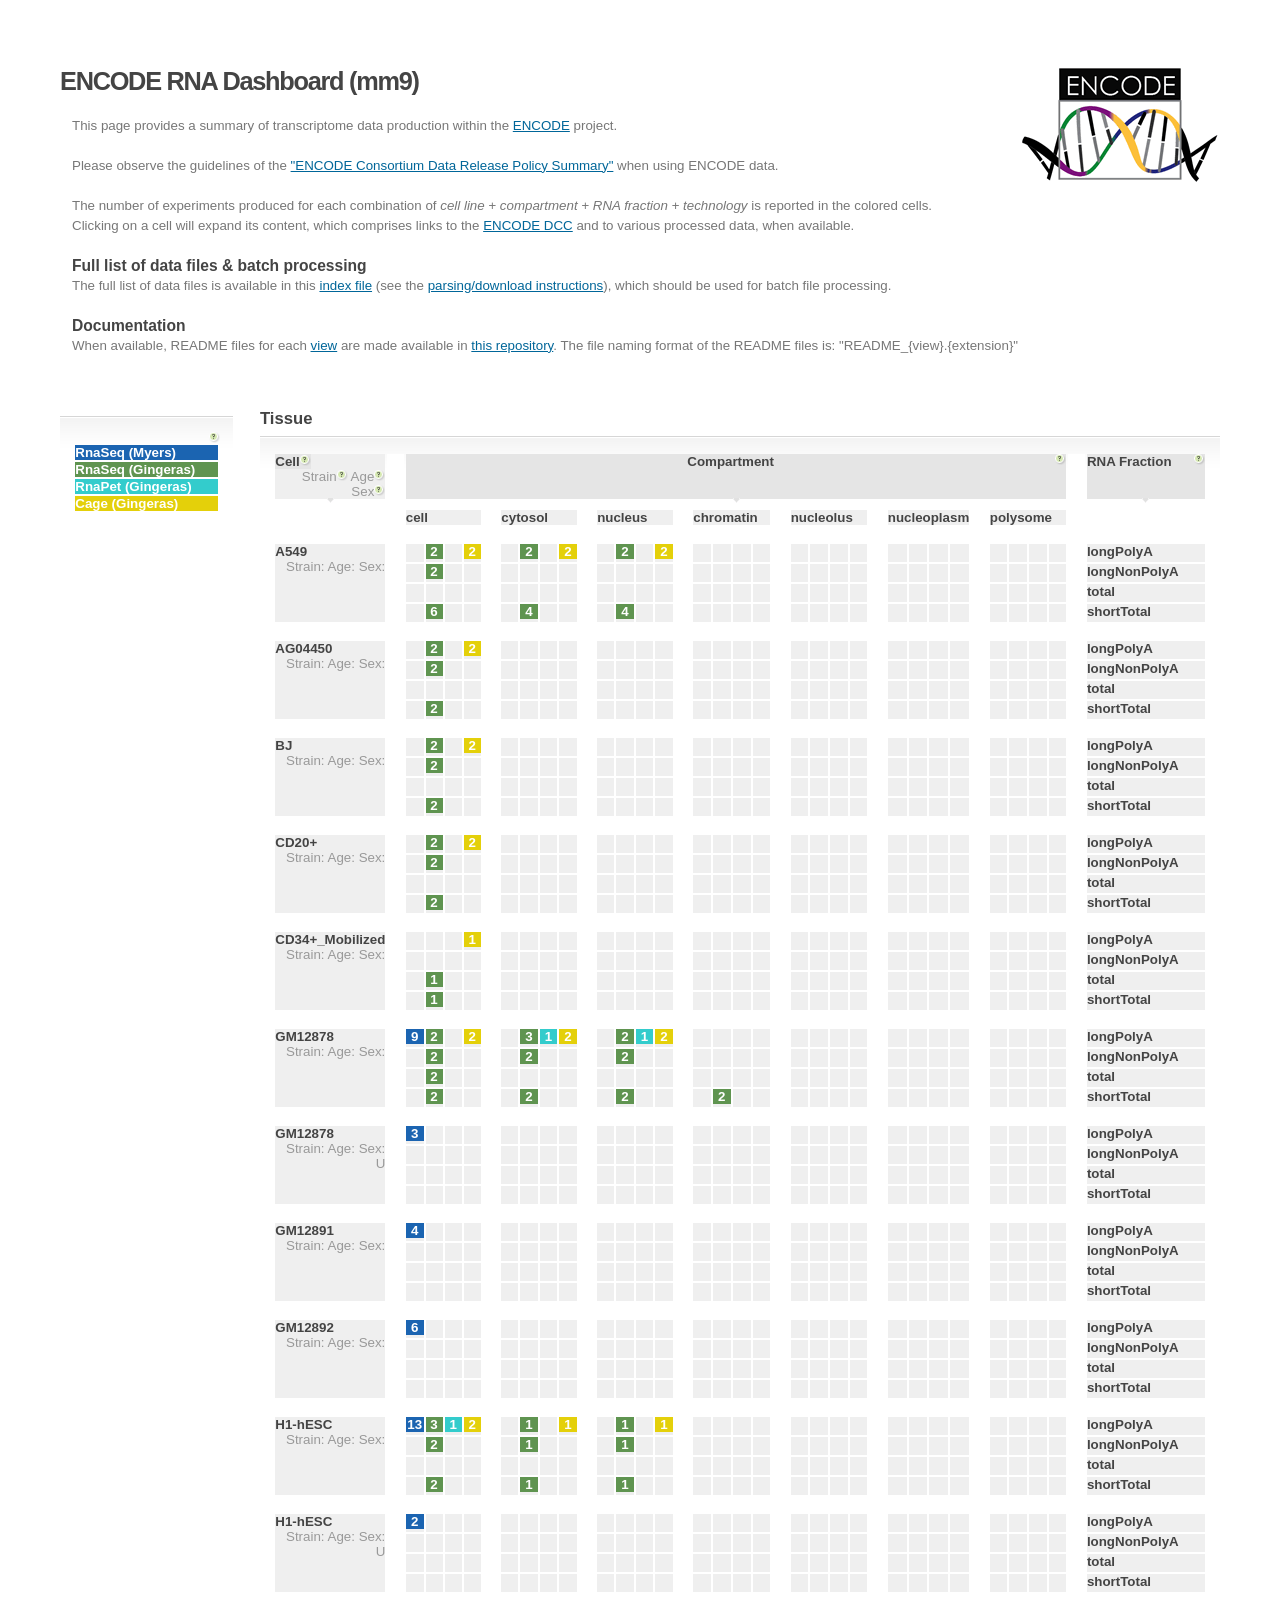
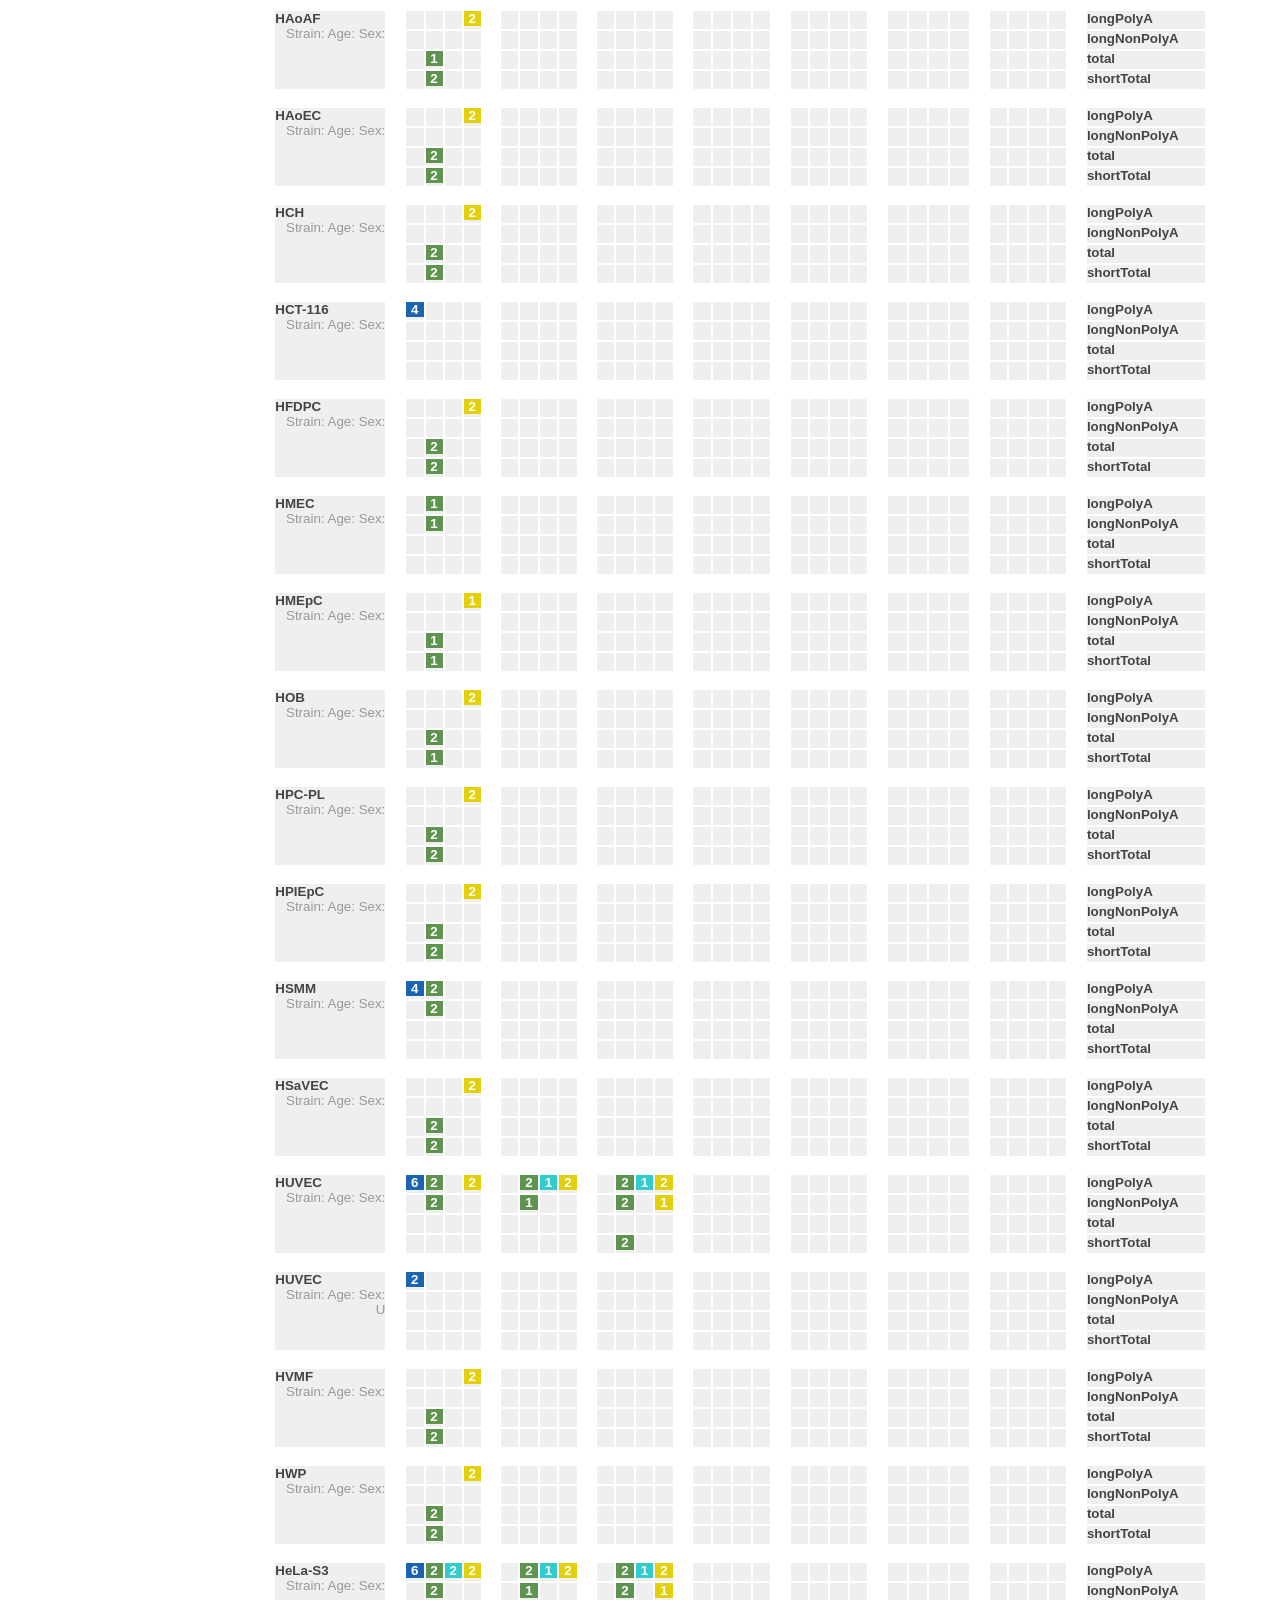
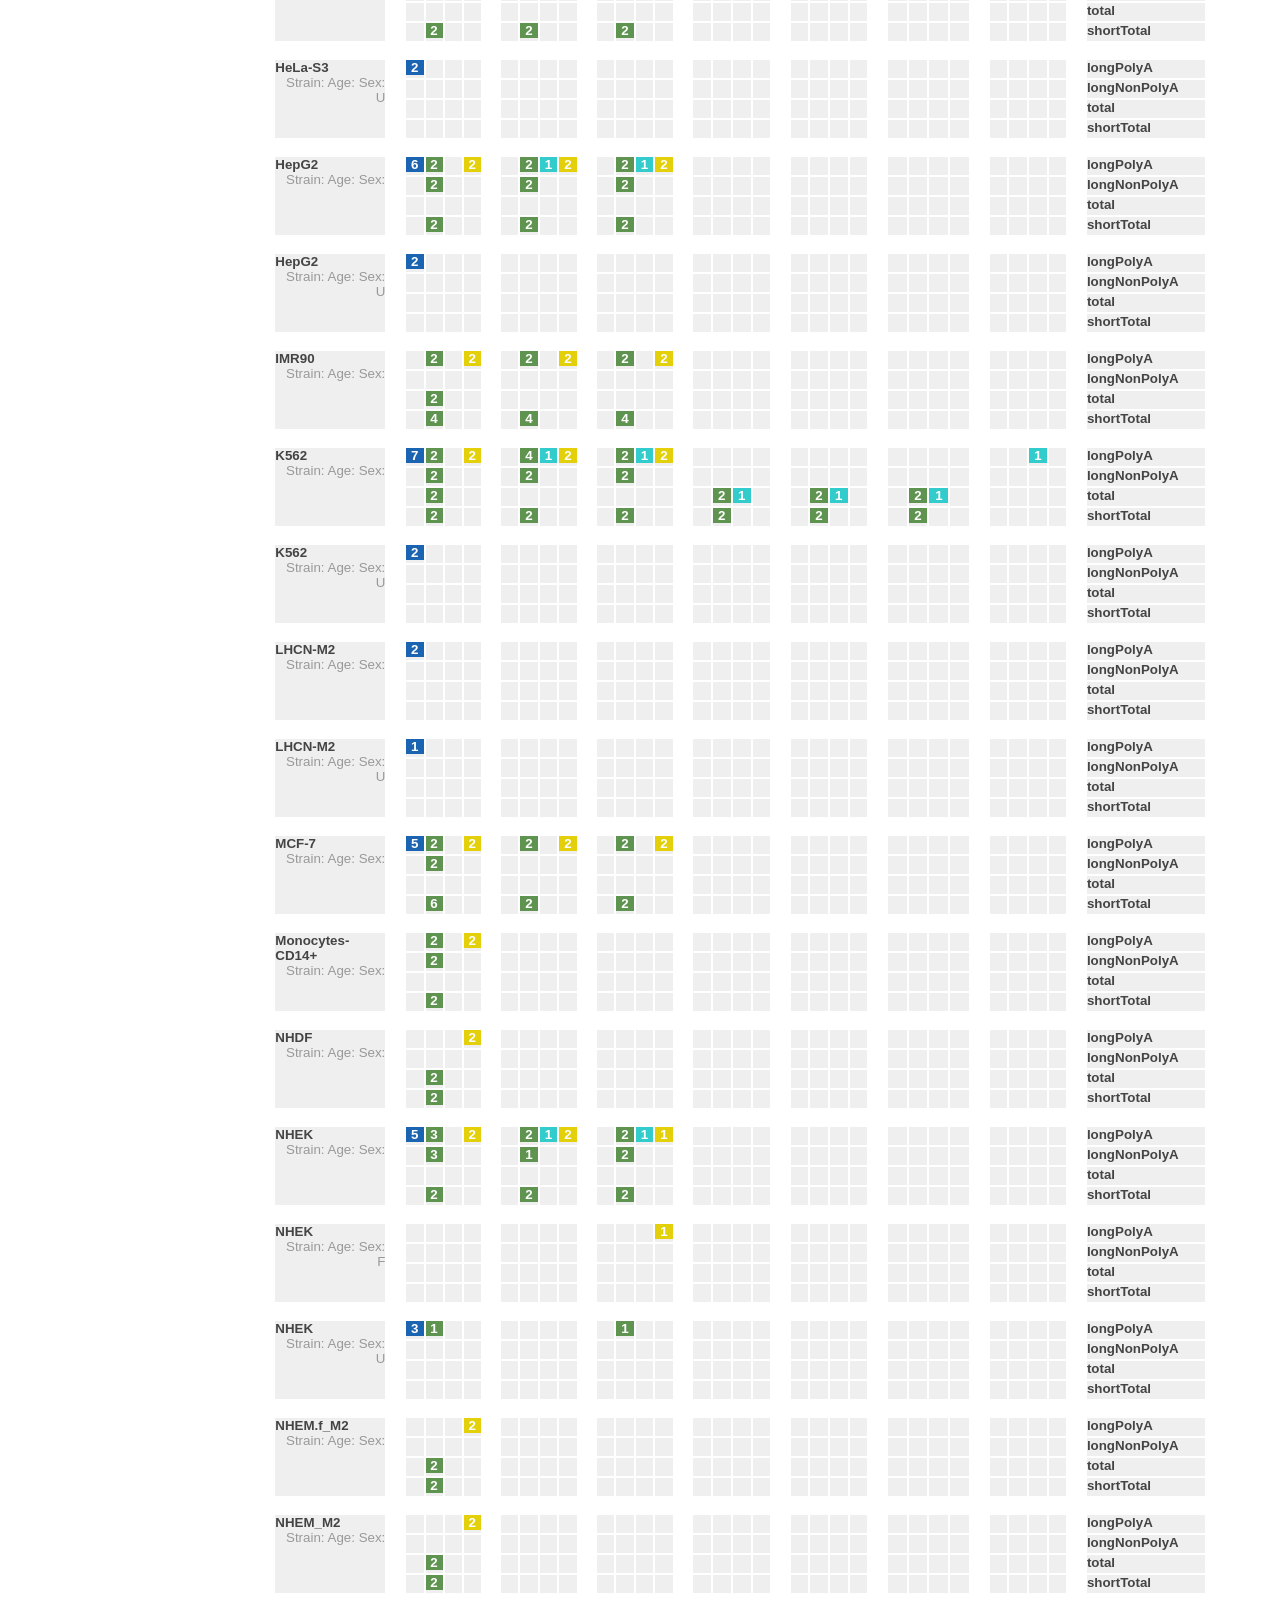
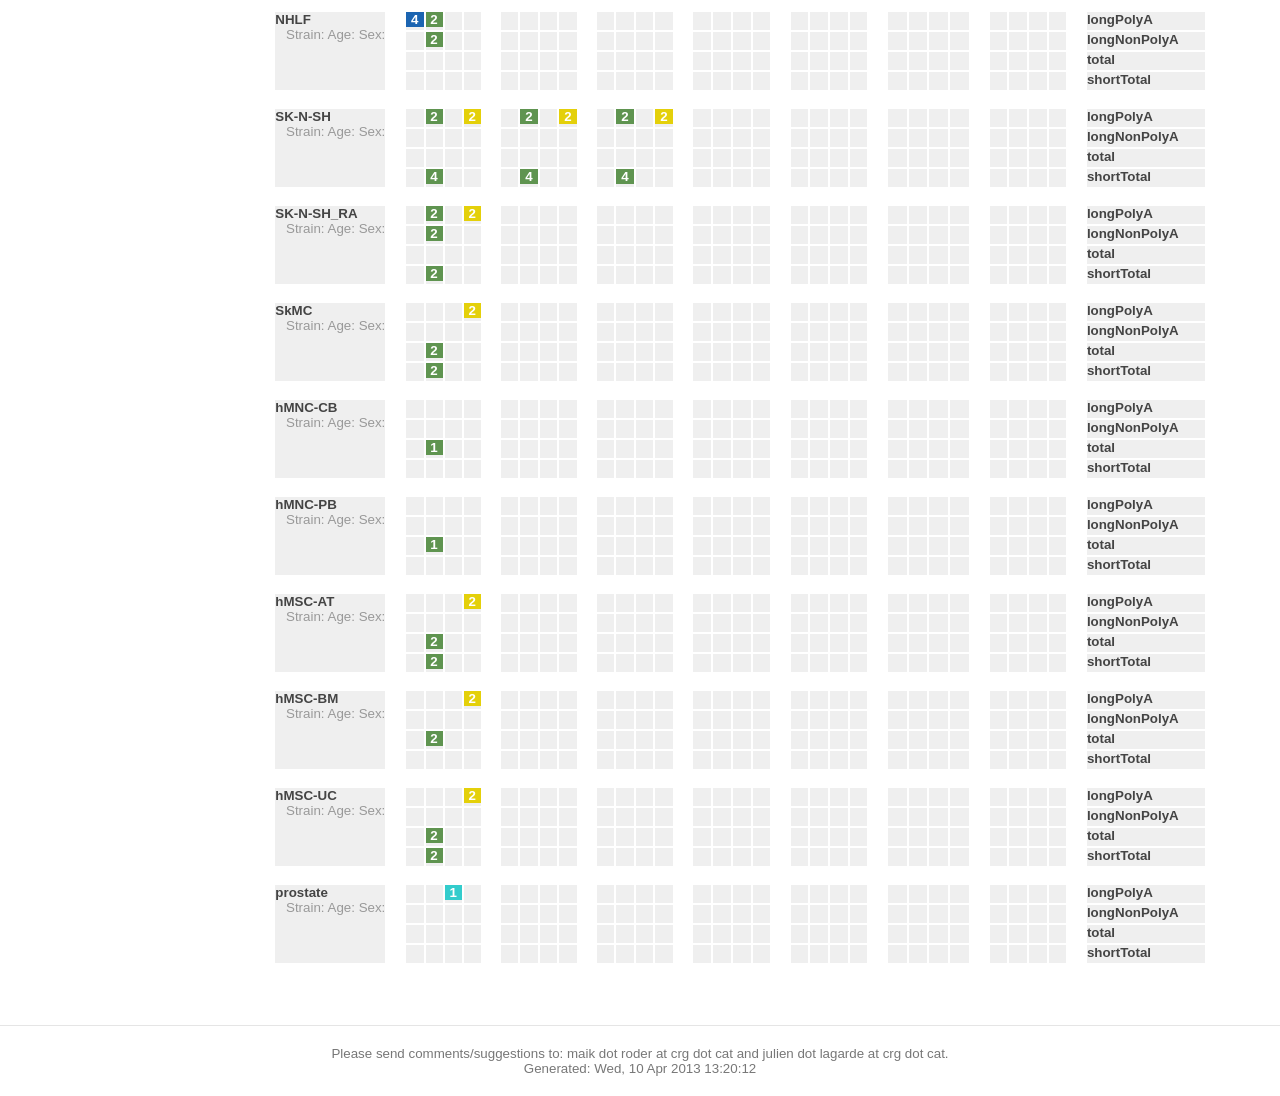
==== encode/human/apache_export/index.html @ 2d613b79 "=add" ====
<!DOCTYPE html PUBLIC "-//W3C//DTD XHTML 1.0 Strict//EN" "http://www.w3.org/TR/xhtml1/DTD/xhtml1-strict.dtd">
<!--
    Design by Free CSS Templates
    http://www.freecsstemplates.org
    Released for free under a Creative Commons Attribution 2.5 License
-->
<html xmlns="http://www.w3.org/1999/xhtml">
	<head>
		<meta http-equiv="content-type" content="text/html; charset=utf-8" />
		<title>ENCODE RNA Dashboard (mm9)</title>
		<meta name="keywords" content="" />
		<meta name="description" content="" />
		<link href="default.css" rel="stylesheet" type="text/css" />
		<link href="standalone.css" rel="stylesheet" type="text/css" />	
		<link href="overlay-basic.css" rel="stylesheet" type="text/css" />
		<script type="text/javascript" src="jquery.tools.min.js"></script>	

<script type="text/javascript">
function expandCollapse(id){
	if(document.getElementById(id).className == 'hide'){
		document.getElementById(id).className='show';
		}
	else{
		document.getElementById(id).className='hide';
		}
	}
</script>

<script type="text/javascript">
$(document).ready(function() {
    $("#about_dimension_0[rel]").overlay();
    $("#about_dimension_1[rel]").overlay();
    $("#about_dimension_2[rel]").overlay();
    $("#about_dimension_3[rel]").overlay();
    $("#about_dimension_4[rel]").overlay();
    $("#about_dimension_5[rel]").overlay();
    $("#about_dimension_6[rel]").overlay();
});
</script>

	</head>
	<body>
		<div id="outer">
		    <div id="header">
    <h1>ENCODE RNA Dashboard (mm9)</h1>
    <h2><a href="http://www.genome.gov/10005107"><img src="images/encode.gif" style="float:right" alt="ENCODE" /></a></h2>
</div>

<div style="line-height:20px; margin-left:72px; margin-top:20px;">

<p>
This page provides a summary of transcriptome data production within the <a href="http://www.genome.gov/10005107">ENCODE</a> project. 
</p>

<p>&nbsp;</p>

<p>
Please observe the guidelines of the <a href="http://genome.ucsc.edu/ENCODE/terms.html">"ENCODE Consortium Data Release Policy Summary"</a> when using ENCODE data.
</p>

<p>&nbsp;</p>

<p>
The number of experiments produced for each combination of <em>cell line + compartment + RNA fraction + technology</em> is reported in the colored cells. 
</p>
<p>
Clicking on a cell will expand its content, which comprises links to the <a href="http://genome.ucsc.edu/ENCODE/index.html">ENCODE DCC</a> and to various processed data, when available.
</p>

<p>&nbsp;</p>

<h3>Full list of data files & batch processing</h3>
<p>
The full list of data files is available in this <a href="mm9_RNA_dashboard_files.txt">index file</a>
(see the <a href="/encode_RNA_dashboard/HOWTO_batch-download.html">parsing/download instructions</a>), 
which should be used for batch file processing.
</p>

<p>&nbsp;</p>

<h3>Documentation</h3>
<p>
When available, README files for each 
<a href="/encode_RNA_dashboard/views.html">view</a> 
are made available in
<a href="/encode_RNA_dashboard/READMEs/">this repository</a>. 
The file naming format of the README files is: "README_{view}.{extension}"    
</p>

<p>&nbsp;</p>
    
</div>
			<div id="content" style="clear: both;">
		        <div id="primaryContentContainer">
	<div id="primaryContent">
    	<div class="box">
			<h2>Tissue</h2>
			<div class="boxContent">
    			<table>

    <tr style="text-align: center; cursor: pointer;" class="rowA">
        <th>
            
                <span style="background-color:#e5e5e5;" id="about_dimension_0" rel="#more_about_dimension_0">
                    Cell<img src="images/help.png" />
                </span>
            
            <span style="display: block; text-align: right; font-weight: normal; color: #999;">
            
                <span id="about_dimension_1" rel="#more_about_dimension_1">
                    Strain<img src="images/help.png" />
                </span>
            
            
                <span id="about_dimension_2" rel="#more_about_dimension_2">
                    Age<img src="images/help.png" />
                </span>
            
            
                <span id="about_dimension_3" rel="#more_about_dimension_3">
                    Sex<img src="images/help.png" />
                </span>
            
            </span>            
        </th>
        <th style="background-color:#fff;"></th>
        <th class="help" style="text-align: center; cursor: pointer;background-color:#e5e5e5;" class="rowA" colspan="34" id="about_dimension_5" rel="#more_about_dimension_5">
		    <img style="float:right;" src="images/help.png" />
		    Compartment
       </th>
        <th style="background-color:#fff;">
        </th>
        <th style="cursor: pointer; background-color:#e5e5e5;" id="about_dimension_4" rel="#more_about_dimension_4">
		    <img style="float:right;" src="images/help.png" />
            RNA Fraction
        </th>
    </tr>

    <tr style="line-height: 5px; ">
        <td style="text-align: center;">
           <img src="images/pointer.gif" style="position:relative; top:-5px;" />
        </td>
        <td>
        </td>
        <td style="text-align: center;" colspan="34">
           <img style="position:relative; top:-5px;" src="images/pointer.gif" />
        </td>
        <td>
        </td>
        <td style="text-align: center;">
           <img style="position:relative; top:-5px;" src="images/pointer.gif" />
        </td>
    </tr>

    <tr>
        <th></th>
        <th></th>
        
            <th colspan="4">
                <div style="background-color: #EFEFEF;" title="cell">
                    cell
                </div>
            </th>
            <th></th>        
        
        
            <th colspan="4">
                <div style="background-color: #EFEFEF;" title="cytosol">
                    cytosol
                </div>
            </th>
            <th></th>        
        
        
            <th colspan="4">
                <div style="background-color: #EFEFEF;" title="nucleus">
                    nucleus
                </div>
            </th>
            <th></th>        
        
        
            <th colspan="4">
                <div style="background-color: #EFEFEF;" title="chromatin">
                    chromatin
                </div>
            </th>
            <th></th>        
        
        
            <th colspan="4">
                <div style="background-color: #EFEFEF;" title="nucleolus">
                    nucleolus
                </div>
            </th>
            <th></th>        
        
        
            <th colspan="4">
                <div style="background-color: #EFEFEF;" title="nucleoplasm">
                    nucleoplasm
                </div>
            </th>
            <th></th>        
        
        
            <th colspan="4">
                <div style="background-color: #EFEFEF;" title="polysome">
                    polysome
                </div>
            </th>
            <th></th>        
        
        <th></th>
    </tr>

    
        <tr>
            <td colspan="38">&nbsp;</td>    
        </tr>
    
        
        <tr class="rowA">
            <th valign="top" rowspan="4">


            
                A549                
            

<span style="display: block; text-align: right; font-weight: normal; color: #999;">

            

             Strain:

             <span></span>

            
            

             Age:

             <span></span>

            
            

             Sex:

             <span></span>

            
</span>





            </th>
            <td width="18" height="18" valign="top" style="background-color:#fff;">
            </td>
            
                
                    <td width="18" height="18" valign="top">


                        


                            

                    </td>
                
                
                    <td width="18" height="18" valign="top">


                        <div style="background-color:#5F9450">
                             <a style="text-decoration: none; display:block; color: white; text-align: center; font-weight: bolder;" href="javascript:expandCollapse('div6049');" title="A549, , , , longPolyA, cell, RnaSeq (Gingeras): 2 experiments">2</a>
                        </div>


                            <div class="hide" id="div6049" style="background-color:#5F9450">
                                <div>


                                    

<div id="analysis-6049" style="background-color:#5F9450">
    <div style="padding:1em;">
        <div class="box">
            <div class="boxContent">
                <table>
                    <tr>
                        <th colspan="9" style="text-align: center;">
                            A549, , , , 
                            technology, 
                            longPolyA, 
                            cell
                        </th>
                    </tr>                    
                </table>                
            <div><table width="100%">
<tbody>

<tr class="rowA" style="display: table-row;">
    <th style="text-align: center;" colspan="6">
        <h3>Experiment</h3>
    </th>
    <th style="background-color: #ffffff;">
    </th>
    <th style="text-align: center;" colspan="7">
        <h3>Data files</h3>
    </th>
</tr>

<tr>
    <th>lab</th>
    <th>biologicalreplicate</th>
    <th>sampleinternalname</th>
    <th>readtype</th>
    <th>insertlength</th>
    <th>treatment</th>
    <th style="background-color: #ffffff;">
    &nbsp;
    </th>
    <th>bai</th>
    <th>bam</th>
    <th>bed</th>
    <th>bigWig</th>
    <th>fastq</th>
    <th>gff</th>
    <th>gtf</th>    
</tr>


    <tr class="rowA">
        
            <td>CSHL</td>
        
        
            <td>1</td>
        
        
            <td>LID8963</td>
        
        
            <td>2x76D</td>
        
        
            <td></td>
        
        
            <td></td>
        
        <td style="background-color: #ffffff;">
        &nbsp;
        </td>
        
            <td valign="top"><ul>
    <li>
        <a href="http://hgdownload-test.cse.ucsc.edu/goldenPath/hg19/encodeDCC/wgEncodeCshlLongRnaSeq/releaseLatest/wgEncodeCshlLongRnaSeqA549CellPapAlnRep1.bam.bai">Alignments</a>
        <br />
        <span style="font-size:8px;"> Unrestricted&nbsp;date:&nbsp;2011-06-29</span>
    </li>
</ul></td>
        
        
            <td valign="top"><ul>
    <li>
        <a href="http://hgdownload-test.cse.ucsc.edu/goldenPath/hg19/encodeDCC/wgEncodeCshlLongRnaSeq/releaseLatest/wgEncodeCshlLongRnaSeqA549CellPapAlnRep1.bam">Alignments</a>
        <br />
        <span style="font-size:8px;"> Unrestricted&nbsp;date:&nbsp;2011-06-29</span>
    </li>
    <li>
        <a href="http://hgdownload-test.cse.ucsc.edu/goldenPath/hg19/encodeDCC/wgEncodeCshlLongRnaSeq/releaseLatest/wgEncodeCshlLongRnaSeqA549CellPapSpikeinsRep1.spikeins.bam.gz">Spikeins</a>
        <br />
        <span style="font-size:8px;"> Unrestricted&nbsp;date:&nbsp;2012-03-08</span>
    </li>
</ul></td>
        
        
            <td valign="top"></td>
        
        
            <td valign="top"><ul>
    <li>
        <a href="http://hgdownload-test.cse.ucsc.edu/goldenPath/hg19/encodeDCC/wgEncodeCshlLongRnaSeq/releaseLatest/wgEncodeCshlLongRnaSeqA549CellPapMinusRawSigRep1.bigWig">MinusSignal</a>
        <br />
        <span style="font-size:8px;"> Unrestricted&nbsp;date:&nbsp;2011-06-29</span>
    </li>
    <li>
        <a href="http://hgdownload-test.cse.ucsc.edu/goldenPath/hg19/encodeDCC/wgEncodeCshlLongRnaSeq/releaseLatest/wgEncodeCshlLongRnaSeqA549CellPapPlusRawSigRep1.bigWig">PlusSignal</a>
        <br />
        <span style="font-size:8px;"> Unrestricted&nbsp;date:&nbsp;2011-06-29</span>
    </li>
</ul></td>
        
        
            <td valign="top"><ul>
    <li>
        <a href="http://hgdownload-test.cse.ucsc.edu/goldenPath/hg19/encodeDCC/wgEncodeCshlLongRnaSeq/releaseLatest/wgEncodeCshlLongRnaSeqA549CellPapFastqRd1Rep1.fastq.gz">FastqRd1</a>
        <br />
        <span style="font-size:8px;"> Unrestricted&nbsp;date:&nbsp;2011-06-29</span>
    </li>
    <li>
        <a href="http://hgdownload-test.cse.ucsc.edu/goldenPath/hg19/encodeDCC/wgEncodeCshlLongRnaSeq/releaseLatest/wgEncodeCshlLongRnaSeqA549CellPapFastqRd2Rep1.fastq.gz">FastqRd2</a>
        <br />
        <span style="font-size:8px;"> Unrestricted&nbsp;date:&nbsp;2011-06-29</span>
    </li>
</ul></td>
        
        
            <td valign="top"></td>
        
        
            <td valign="top"></td>
        
    </tr>


    <tr class="rowB">
        
            <td>CSHL</td>
        
        
            <td>1,2</td>
        
        
            <td>LID8963, LID8964</td>
        
        
            <td>2x76D</td>
        
        
            <td></td>
        
        
            <td></td>
        
        <td style="background-color: #ffffff;">
        &nbsp;
        </td>
        
            <td valign="top"></td>
        
        
            <td valign="top"></td>
        
        
            <td valign="top"></td>
        
        
            <td valign="top"></td>
        
        
            <td valign="top"></td>
        
        
            <td valign="top"><ul>
    <li>
        <a href="http://genome.crg.es/~jlagarde//encode/pre-DCC/wgEncodeCshlLongRnaSeq/20120220_long_quantifications_gencodev10_cufflinks_cshl_NOT_SUBMITTED/LID8963-LID8964_GeneGencV10IAcuff.gff">GeneGencV10IAcuff</a>
        <br />
        
    </li>
    <li>
        <a href="http://genome.crg.es/~jlagarde//encode/pre-DCC/wgEncodeCshlLongRnaSeq/20120220_long_quantifications_gencodev10_cufflinks_cshl_NOT_SUBMITTED/LID8963-LID8964_ExonsGencV10IAcuff.gff">ExonsGencV10IAcuff</a>
        <br />
        
    </li>
    <li>
        <a href="http://genome.crg.es/~jlagarde//encode/pre-DCC/wgEncodeCshlLongRnaSeq/cshl/LID8963-LID8964_GeneDeNovo.gff">GeneDeNovo</a>
        <br />
        
    </li>
    <li>
        <a href="http://genome.crg.es/~jlagarde//encode/pre-DCC/wgEncodeCshlLongRnaSeq/cshl/LID8963-LID8964_ExonsDeNovo.gff">ExonsDeNovo</a>
        <br />
        
    </li>
</ul></td>
        
        
            <td valign="top"><ul>
    <li>
        <a href="http://genome.crg.es/~jlagarde//encode/pre-DCC/wgEncodeCshlLongRnaSeq/20120220_long_quantifications_gencodev10_cufflinks_cshl_NOT_SUBMITTED/LID8963-LID8964_TranscriptGencV10IAcuff.gtf">TranscriptGencV10IAcuff</a>
        <br />
        
    </li>
    <li>
        <a href="http://genome.crg.es/~jlagarde//encode/pre-DCC/wgEncodeCshlLongRnaSeq/cshl/LID8963-LID8964_TranscriptDeNovo.gtf">TranscriptDeNovo</a>
        <br />
        
    </li>
</ul></td>
        
    </tr>


    <tr class="rowA">
        
            <td>CSHL</td>
        
        
            <td>2</td>
        
        
            <td>LID8964</td>
        
        
            <td>2x76D</td>
        
        
            <td></td>
        
        
            <td></td>
        
        <td style="background-color: #ffffff;">
        &nbsp;
        </td>
        
            <td valign="top"><ul>
    <li>
        <a href="http://hgdownload-test.cse.ucsc.edu/goldenPath/hg19/encodeDCC/wgEncodeCshlLongRnaSeq/releaseLatest/wgEncodeCshlLongRnaSeqA549CellPapAlnRep2.bam.bai">Alignments</a>
        <br />
        <span style="font-size:8px;"> Unrestricted&nbsp;date:&nbsp;2011-06-29</span>
    </li>
</ul></td>
        
        
            <td valign="top"><ul>
    <li>
        <a href="http://hgdownload-test.cse.ucsc.edu/goldenPath/hg19/encodeDCC/wgEncodeCshlLongRnaSeq/releaseLatest/wgEncodeCshlLongRnaSeqA549CellPapAlnRep2.bam">Alignments</a>
        <br />
        <span style="font-size:8px;"> Unrestricted&nbsp;date:&nbsp;2011-06-29</span>
    </li>
    <li>
        <a href="http://hgdownload-test.cse.ucsc.edu/goldenPath/hg19/encodeDCC/wgEncodeCshlLongRnaSeq/releaseLatest/wgEncodeCshlLongRnaSeqA549CellPapSpikeinsRep2.spikeins.bam.gz">Spikeins</a>
        <br />
        <span style="font-size:8px;"> Unrestricted&nbsp;date:&nbsp;2012-03-08</span>
    </li>
</ul></td>
        
        
            <td valign="top"></td>
        
        
            <td valign="top"><ul>
    <li>
        <a href="http://hgdownload-test.cse.ucsc.edu/goldenPath/hg19/encodeDCC/wgEncodeCshlLongRnaSeq/releaseLatest/wgEncodeCshlLongRnaSeqA549CellPapMinusRawSigRep2.bigWig">MinusSignal</a>
        <br />
        <span style="font-size:8px;"> Unrestricted&nbsp;date:&nbsp;2011-06-29</span>
    </li>
    <li>
        <a href="http://hgdownload-test.cse.ucsc.edu/goldenPath/hg19/encodeDCC/wgEncodeCshlLongRnaSeq/releaseLatest/wgEncodeCshlLongRnaSeqA549CellPapPlusRawSigRep2.bigWig">PlusSignal</a>
        <br />
        <span style="font-size:8px;"> Unrestricted&nbsp;date:&nbsp;2011-06-29</span>
    </li>
</ul></td>
        
        
            <td valign="top"><ul>
    <li>
        <a href="http://hgdownload-test.cse.ucsc.edu/goldenPath/hg19/encodeDCC/wgEncodeCshlLongRnaSeq/releaseLatest/wgEncodeCshlLongRnaSeqA549CellPapFastqRd1Rep2.fastq.gz">FastqRd1</a>
        <br />
        <span style="font-size:8px;"> Unrestricted&nbsp;date:&nbsp;2011-06-29</span>
    </li>
    <li>
        <a href="http://hgdownload-test.cse.ucsc.edu/goldenPath/hg19/encodeDCC/wgEncodeCshlLongRnaSeq/releaseLatest/wgEncodeCshlLongRnaSeqA549CellPapFastqRd2Rep2.fastq.gz">FastqRd2</a>
        <br />
        <span style="font-size:8px;"> Unrestricted&nbsp;date:&nbsp;2011-06-29</span>
    </li>
</ul></td>
        
        
            <td valign="top"></td>
        
        
            <td valign="top"></td>
        
    </tr>


</tbody>
</table>
</div>
</div>
            </div>
        </div>
    </div>

                                </div>
                            </div>

                    </td>
                
                
                    <td width="18" height="18" valign="top">


                        


                            

                    </td>
                
                
                    <td width="18" height="18" valign="top">


                        <div style="background-color:#E4D00A">
                             <a style="text-decoration: none; display:block; color: white; text-align: center; font-weight: bolder;" href="javascript:expandCollapse('div6051');" title="A549, , , , longPolyA, cell, Cage (Gingeras): 2 experiments">2</a>
                        </div>


                            <div class="hide" id="div6051" style="background-color:#E4D00A">
                                <div>


                                    

<div id="analysis-6051" style="background-color:#E4D00A">
    <div style="padding:1em;">
        <div class="box">
            <div class="boxContent">
                <table>
                    <tr>
                        <th colspan="9" style="text-align: center;">
                            A549, , , , 
                            technology, 
                            longPolyA, 
                            cell
                        </th>
                    </tr>                    
                </table>                
            <div><table width="100%">
<tbody>

<tr class="rowA" style="display: table-row;">
    <th style="text-align: center;" colspan="6">
        <h3>Experiment</h3>
    </th>
    <th style="background-color: #ffffff;">
    </th>
    <th style="text-align: center;" colspan="7">
        <h3>Data files</h3>
    </th>
</tr>

<tr>
    <th>lab</th>
    <th>biologicalreplicate</th>
    <th>sampleinternalname</th>
    <th>readtype</th>
    <th>insertlength</th>
    <th>treatment</th>
    <th style="background-color: #ffffff;">
    &nbsp;
    </th>
    <th>bai</th>
    <th>bam</th>
    <th>bed</th>
    <th>bigWig</th>
    <th>fastq</th>
    <th>gff</th>
    <th>gtf</th>    
</tr>


</tbody>
</table>
</div>
</div>
            </div>
        </div>
    </div>

                                </div>
                            </div>

                    </td>
                
                <td width="18" height="18" valign="top" style="background-color:#fff;"></td>
            
            
                
                    <td width="18" height="18" valign="top">


                        


                            

                    </td>
                
                
                    <td width="18" height="18" valign="top">


                        <div style="background-color:#5F9450">
                             <a style="text-decoration: none; display:block; color: white; text-align: center; font-weight: bolder;" href="javascript:expandCollapse('div6053');" title="A549, , , , longPolyA, cytosol, RnaSeq (Gingeras): 2 experiments">2</a>
                        </div>


                            <div class="hide" id="div6053" style="background-color:#5F9450">
                                <div>


                                    

<div id="analysis-6053" style="background-color:#5F9450">
    <div style="padding:1em;">
        <div class="box">
            <div class="boxContent">
                <table>
                    <tr>
                        <th colspan="9" style="text-align: center;">
                            A549, , , , 
                            technology, 
                            longPolyA, 
                            cytosol
                        </th>
                    </tr>                    
                </table>                
            <div><table width="100%">
<tbody>

<tr class="rowA" style="display: table-row;">
    <th style="text-align: center;" colspan="6">
        <h3>Experiment</h3>
    </th>
    <th style="background-color: #ffffff;">
    </th>
    <th style="text-align: center;" colspan="7">
        <h3>Data files</h3>
    </th>
</tr>

<tr>
    <th>lab</th>
    <th>biologicalreplicate</th>
    <th>sampleinternalname</th>
    <th>readtype</th>
    <th>insertlength</th>
    <th>treatment</th>
    <th style="background-color: #ffffff;">
    &nbsp;
    </th>
    <th>bai</th>
    <th>bam</th>
    <th>bed</th>
    <th>bigWig</th>
    <th>fastq</th>
    <th>gff</th>
    <th>gtf</th>    
</tr>


    <tr class="rowA">
        
            <td>CSHL</td>
        
        
            <td>3</td>
        
        
            <td>LID45897</td>
        
        
            <td>2x101D</td>
        
        
            <td></td>
        
        
            <td></td>
        
        <td style="background-color: #ffffff;">
        &nbsp;
        </td>
        
            <td valign="top"><ul>
    <li>
        <a href="http://hgdownload-test.cse.ucsc.edu/goldenPath/hg19/encodeDCC/wgEncodeCshlLongRnaSeq/releaseLatest/wgEncodeCshlLongRnaSeqA549CytosolPapAlnRep3.bam.bai">Alignments</a>
        <br />
        <span style="font-size:8px;"> Unrestricted&nbsp;date:&nbsp;2012-05-14</span>
    </li>
</ul></td>
        
        
            <td valign="top"><ul>
    <li>
        <a href="http://hgdownload-test.cse.ucsc.edu/goldenPath/hg19/encodeDCC/wgEncodeCshlLongRnaSeq/releaseLatest/wgEncodeCshlLongRnaSeqA549CytosolPapAlnRep3.bam">Alignments</a>
        <br />
        <span style="font-size:8px;"> Unrestricted&nbsp;date:&nbsp;2012-05-14</span>
    </li>
</ul></td>
        
        
            <td valign="top"></td>
        
        
            <td valign="top"><ul>
    <li>
        <a href="http://hgdownload-test.cse.ucsc.edu/goldenPath/hg19/encodeDCC/wgEncodeCshlLongRnaSeq/releaseLatest/wgEncodeCshlLongRnaSeqA549CytosolPapMinusRep3.bigWig">MinusSignal</a>
        <br />
        <span style="font-size:8px;"> Unrestricted&nbsp;date:&nbsp;2012-05-14</span>
    </li>
    <li>
        <a href="http://hgdownload-test.cse.ucsc.edu/goldenPath/hg19/encodeDCC/wgEncodeCshlLongRnaSeq/releaseLatest/wgEncodeCshlLongRnaSeqA549CytosolPapPlusRep3.bigWig">PlusSignal</a>
        <br />
        <span style="font-size:8px;"> Unrestricted&nbsp;date:&nbsp;2012-05-14</span>
    </li>
</ul></td>
        
        
            <td valign="top"><ul>
    <li>
        <a href="http://hgdownload-test.cse.ucsc.edu/goldenPath/hg19/encodeDCC/wgEncodeCshlLongRnaSeq/releaseLatest/wgEncodeCshlLongRnaSeqA549CytosolPapFastqRd1Rep3.fastq.gz">FastqRd1</a>
        <br />
        <span style="font-size:8px;"> Unrestricted&nbsp;date:&nbsp;2012-05-14</span>
    </li>
    <li>
        <a href="http://hgdownload-test.cse.ucsc.edu/goldenPath/hg19/encodeDCC/wgEncodeCshlLongRnaSeq/releaseLatest/wgEncodeCshlLongRnaSeqA549CytosolPapFastqRd2Rep3.fastq.gz">FastqRd2</a>
        <br />
        <span style="font-size:8px;"> Unrestricted&nbsp;date:&nbsp;2012-05-14</span>
    </li>
</ul></td>
        
        
            <td valign="top"></td>
        
        
            <td valign="top"></td>
        
    </tr>


    <tr class="rowB">
        
            <td>CSHL</td>
        
        
            <td>3,4</td>
        
        
            <td>LID45897, LID45898</td>
        
        
            <td>2x101D</td>
        
        
            <td></td>
        
        
            <td></td>
        
        <td style="background-color: #ffffff;">
        &nbsp;
        </td>
        
            <td valign="top"></td>
        
        
            <td valign="top"></td>
        
        
            <td valign="top"></td>
        
        
            <td valign="top"></td>
        
        
            <td valign="top"></td>
        
        
            <td valign="top"><ul>
    <li>
        <a href="http://genome.crg.es/~jlagarde//encode/pre-DCC/wgEncodeCshlLongRnaSeq/cshl/LID45897-LID45898_GeneDeNovo.gff">GeneDeNovo</a>
        <br />
        
    </li>
    <li>
        <a href="http://genome.crg.es/~jlagarde//encode/pre-DCC/wgEncodeCshlLongRnaSeq/cshl/LID45897-LID45898_ExonsDeNovo.gff">ExonsDeNovo</a>
        <br />
        
    </li>
</ul></td>
        
        
            <td valign="top"><ul>
    <li>
        <a href="http://genome.crg.es/~jlagarde//encode/pre-DCC/wgEncodeCshlLongRnaSeq/cshl/LID45897-LID45898_TranscriptDeNovo.gtf">TranscriptDeNovo</a>
        <br />
        
    </li>
</ul></td>
        
    </tr>


    <tr class="rowA">
        
            <td>CSHL</td>
        
        
            <td>4</td>
        
        
            <td>LID45898</td>
        
        
            <td>2x101D</td>
        
        
            <td></td>
        
        
            <td></td>
        
        <td style="background-color: #ffffff;">
        &nbsp;
        </td>
        
            <td valign="top"><ul>
    <li>
        <a href="http://hgdownload-test.cse.ucsc.edu/goldenPath/hg19/encodeDCC/wgEncodeCshlLongRnaSeq/releaseLatest/wgEncodeCshlLongRnaSeqA549CytosolPapAlnRep4.bam.bai">Alignments</a>
        <br />
        <span style="font-size:8px;"> Unrestricted&nbsp;date:&nbsp;2012-05-14</span>
    </li>
</ul></td>
        
        
            <td valign="top"><ul>
    <li>
        <a href="http://hgdownload-test.cse.ucsc.edu/goldenPath/hg19/encodeDCC/wgEncodeCshlLongRnaSeq/releaseLatest/wgEncodeCshlLongRnaSeqA549CytosolPapAlnRep4.bam">Alignments</a>
        <br />
        <span style="font-size:8px;"> Unrestricted&nbsp;date:&nbsp;2012-05-14</span>
    </li>
</ul></td>
        
        
            <td valign="top"></td>
        
        
            <td valign="top"><ul>
    <li>
        <a href="http://hgdownload-test.cse.ucsc.edu/goldenPath/hg19/encodeDCC/wgEncodeCshlLongRnaSeq/releaseLatest/wgEncodeCshlLongRnaSeqA549CytosolPapMinusRep4.bigWig">MinusSignal</a>
        <br />
        <span style="font-size:8px;"> Unrestricted&nbsp;date:&nbsp;2012-05-14</span>
    </li>
    <li>
        <a href="http://hgdownload-test.cse.ucsc.edu/goldenPath/hg19/encodeDCC/wgEncodeCshlLongRnaSeq/releaseLatest/wgEncodeCshlLongRnaSeqA549CytosolPapPlusRep4.bigWig">PlusSignal</a>
        <br />
        <span style="font-size:8px;"> Unrestricted&nbsp;date:&nbsp;2012-05-14</span>
    </li>
</ul></td>
        
        
            <td valign="top"><ul>
    <li>
        <a href="http://hgdownload-test.cse.ucsc.edu/goldenPath/hg19/encodeDCC/wgEncodeCshlLongRnaSeq/releaseLatest/wgEncodeCshlLongRnaSeqA549CytosolPapFastqRd1Rep4.fastq.gz">FastqRd1</a>
        <br />
        <span style="font-size:8px;"> Unrestricted&nbsp;date:&nbsp;2012-05-14</span>
    </li>
    <li>
        <a href="http://hgdownload-test.cse.ucsc.edu/goldenPath/hg19/encodeDCC/wgEncodeCshlLongRnaSeq/releaseLatest/wgEncodeCshlLongRnaSeqA549CytosolPapFastqRd2Rep4.fastq.gz">FastqRd2</a>
        <br />
        <span style="font-size:8px;"> Unrestricted&nbsp;date:&nbsp;2012-05-14</span>
    </li>
</ul></td>
        
        
            <td valign="top"></td>
        
        
            <td valign="top"></td>
        
    </tr>


</tbody>
</table>
</div>
</div>
            </div>
        </div>
    </div>

                                </div>
                            </div>

                    </td>
                
                
                    <td width="18" height="18" valign="top">


                        


                            

                    </td>
                
                
                    <td width="18" height="18" valign="top">


                        <div style="background-color:#E4D00A">
                             <a style="text-decoration: none; display:block; color: white; text-align: center; font-weight: bolder;" href="javascript:expandCollapse('div6055');" title="A549, , , , longPolyA, cytosol, Cage (Gingeras): 2 experiments">2</a>
                        </div>


                            <div class="hide" id="div6055" style="background-color:#E4D00A">
                                <div>


                                    

<div id="analysis-6055" style="background-color:#E4D00A">
    <div style="padding:1em;">
        <div class="box">
            <div class="boxContent">
                <table>
                    <tr>
                        <th colspan="9" style="text-align: center;">
                            A549, , , , 
                            technology, 
                            longPolyA, 
                            cytosol
                        </th>
                    </tr>                    
                </table>                
            <div><table width="100%">
<tbody>

<tr class="rowA" style="display: table-row;">
    <th style="text-align: center;" colspan="6">
        <h3>Experiment</h3>
    </th>
    <th style="background-color: #ffffff;">
    </th>
    <th style="text-align: center;" colspan="7">
        <h3>Data files</h3>
    </th>
</tr>

<tr>
    <th>lab</th>
    <th>biologicalreplicate</th>
    <th>sampleinternalname</th>
    <th>readtype</th>
    <th>insertlength</th>
    <th>treatment</th>
    <th style="background-color: #ffffff;">
    &nbsp;
    </th>
    <th>bai</th>
    <th>bam</th>
    <th>bed</th>
    <th>bigWig</th>
    <th>fastq</th>
    <th>gff</th>
    <th>gtf</th>    
</tr>


    <tr class="rowA">
        
            <td>RIKEN</td>
        
        
            <td>3</td>
        
        
            <td>CThi10049</td>
        
        
            <td>1x50</td>
        
        
            <td></td>
        
        
            <td></td>
        
        <td style="background-color: #ffffff;">
        &nbsp;
        </td>
        
            <td valign="top"><ul>
    <li>
        <a href="http://hgdownload-test.cse.ucsc.edu/goldenPath/hg19/encodeDCC/wgEncodeRikenCage/releaseLatest/wgEncodeRikenCageA549CytosolPapAlnRep3.bam.bai">Alignments</a>
        <br />
        <span style="font-size:8px;"> Unrestricted&nbsp;date:&nbsp;2012-12-30</span>
    </li>
</ul></td>
        
        
            <td valign="top"><ul>
    <li>
        <a href="http://hgdownload-test.cse.ucsc.edu/goldenPath/hg19/encodeDCC/wgEncodeRikenCage/releaseLatest/wgEncodeRikenCageA549CytosolPapAlnRep3.bam">Alignments</a>
        <br />
        <span style="font-size:8px;"> Unrestricted&nbsp;date:&nbsp;2012-12-30</span>
    </li>
</ul></td>
        
        
            <td valign="top"></td>
        
        
            <td valign="top"><ul>
    <li>
        <a href="http://hgdownload-test.cse.ucsc.edu/goldenPath/hg19/encodeDCC/wgEncodeRikenCage/releaseLatest/wgEncodeRikenCageA549CytosolPapMinusRawRep3.bigWig">MinusRawSignal</a>
        <br />
        <span style="font-size:8px;"> Unrestricted&nbsp;date:&nbsp;2012-12-30</span>
    </li>
    <li>
        <a href="http://hgdownload-test.cse.ucsc.edu/goldenPath/hg19/encodeDCC/wgEncodeRikenCage/releaseLatest/wgEncodeRikenCageA549CytosolPapPlusRawRep3.bigWig">PlusRawSignal</a>
        <br />
        <span style="font-size:8px;"> Unrestricted&nbsp;date:&nbsp;2012-12-30</span>
    </li>
</ul></td>
        
        
            <td valign="top"><ul>
    <li>
        <a href="http://hgdownload-test.cse.ucsc.edu/goldenPath/hg19/encodeDCC/wgEncodeRikenCage/releaseLatest/wgEncodeRikenCageA549CytosolPapRawDataRep3.fastq.gz">RawData</a>
        <br />
        <span style="font-size:8px;"> Unrestricted&nbsp;date:&nbsp;2012-12-28</span>
    </li>
</ul></td>
        
        
            <td valign="top"></td>
        
        
            <td valign="top"></td>
        
    </tr>


    <tr class="rowB">
        
            <td>RIKEN</td>
        
        
            <td>4</td>
        
        
            <td>CThi10059</td>
        
        
            <td>1x50</td>
        
        
            <td></td>
        
        
            <td></td>
        
        <td style="background-color: #ffffff;">
        &nbsp;
        </td>
        
            <td valign="top"><ul>
    <li>
        <a href="http://hgdownload-test.cse.ucsc.edu/goldenPath/hg19/encodeDCC/wgEncodeRikenCage/releaseLatest/wgEncodeRikenCageA549CytosolPapAlnRep4.bam.bai">Alignments</a>
        <br />
        <span style="font-size:8px;"> Unrestricted&nbsp;date:&nbsp;2012-12-30</span>
    </li>
</ul></td>
        
        
            <td valign="top"><ul>
    <li>
        <a href="http://hgdownload-test.cse.ucsc.edu/goldenPath/hg19/encodeDCC/wgEncodeRikenCage/releaseLatest/wgEncodeRikenCageA549CytosolPapAlnRep4.bam">Alignments</a>
        <br />
        <span style="font-size:8px;"> Unrestricted&nbsp;date:&nbsp;2012-12-30</span>
    </li>
</ul></td>
        
        
            <td valign="top"></td>
        
        
            <td valign="top"><ul>
    <li>
        <a href="http://hgdownload-test.cse.ucsc.edu/goldenPath/hg19/encodeDCC/wgEncodeRikenCage/releaseLatest/wgEncodeRikenCageA549CytosolPapMinusRawRep4.bigWig">MinusRawSignal</a>
        <br />
        <span style="font-size:8px;"> Unrestricted&nbsp;date:&nbsp;2012-12-30</span>
    </li>
    <li>
        <a href="http://hgdownload-test.cse.ucsc.edu/goldenPath/hg19/encodeDCC/wgEncodeRikenCage/releaseLatest/wgEncodeRikenCageA549CytosolPapPlusRawRep4.bigWig">PlusRawSignal</a>
        <br />
        <span style="font-size:8px;"> Unrestricted&nbsp;date:&nbsp;2012-12-30</span>
    </li>
</ul></td>
        
        
            <td valign="top"><ul>
    <li>
        <a href="http://hgdownload-test.cse.ucsc.edu/goldenPath/hg19/encodeDCC/wgEncodeRikenCage/releaseLatest/wgEncodeRikenCageA549CytosolPapRawDataRep4.fastq.gz">RawData</a>
        <br />
        <span style="font-size:8px;"> Unrestricted&nbsp;date:&nbsp;2012-12-28</span>
    </li>
</ul></td>
        
        
            <td valign="top"></td>
        
        
            <td valign="top"></td>
        
    </tr>


</tbody>
</table>
</div>
</div>
            </div>
        </div>
    </div>

                                </div>
                            </div>

                    </td>
                
                <td width="18" height="18" valign="top" style="background-color:#fff;"></td>
            
            
                
                    <td width="18" height="18" valign="top">


                        


                            

                    </td>
                
                
                    <td width="18" height="18" valign="top">


                        <div style="background-color:#5F9450">
                             <a style="text-decoration: none; display:block; color: white; text-align: center; font-weight: bolder;" href="javascript:expandCollapse('div6057');" title="A549, , , , longPolyA, nucleus, RnaSeq (Gingeras): 2 experiments">2</a>
                        </div>


                            <div class="hide" id="div6057" style="background-color:#5F9450">
                                <div>


                                    

<div id="analysis-6057" style="background-color:#5F9450">
    <div style="padding:1em;">
        <div class="box">
            <div class="boxContent">
                <table>
                    <tr>
                        <th colspan="9" style="text-align: center;">
                            A549, , , , 
                            technology, 
                            longPolyA, 
                            nucleus
                        </th>
                    </tr>                    
                </table>                
            <div><table width="100%">
<tbody>

<tr class="rowA" style="display: table-row;">
    <th style="text-align: center;" colspan="6">
        <h3>Experiment</h3>
    </th>
    <th style="background-color: #ffffff;">
    </th>
    <th style="text-align: center;" colspan="7">
        <h3>Data files</h3>
    </th>
</tr>

<tr>
    <th>lab</th>
    <th>biologicalreplicate</th>
    <th>sampleinternalname</th>
    <th>readtype</th>
    <th>insertlength</th>
    <th>treatment</th>
    <th style="background-color: #ffffff;">
    &nbsp;
    </th>
    <th>bai</th>
    <th>bam</th>
    <th>bed</th>
    <th>bigWig</th>
    <th>fastq</th>
    <th>gff</th>
    <th>gtf</th>    
</tr>


    <tr class="rowA">
        
            <td>CSHL</td>
        
        
            <td>3</td>
        
        
            <td>LID45899</td>
        
        
            <td>2x101D</td>
        
        
            <td></td>
        
        
            <td></td>
        
        <td style="background-color: #ffffff;">
        &nbsp;
        </td>
        
            <td valign="top"><ul>
    <li>
        <a href="http://hgdownload-test.cse.ucsc.edu/goldenPath/hg19/encodeDCC/wgEncodeCshlLongRnaSeq/releaseLatest/wgEncodeCshlLongRnaSeqA549NucleusPapAlnRep3.bam.bai">Alignments</a>
        <br />
        <span style="font-size:8px;"> Unrestricted&nbsp;date:&nbsp;2012-05-14</span>
    </li>
</ul></td>
        
        
            <td valign="top"><ul>
    <li>
        <a href="http://hgdownload-test.cse.ucsc.edu/goldenPath/hg19/encodeDCC/wgEncodeCshlLongRnaSeq/releaseLatest/wgEncodeCshlLongRnaSeqA549NucleusPapAlnRep3.bam">Alignments</a>
        <br />
        <span style="font-size:8px;"> Unrestricted&nbsp;date:&nbsp;2012-05-14</span>
    </li>
</ul></td>
        
        
            <td valign="top"></td>
        
        
            <td valign="top"><ul>
    <li>
        <a href="http://hgdownload-test.cse.ucsc.edu/goldenPath/hg19/encodeDCC/wgEncodeCshlLongRnaSeq/releaseLatest/wgEncodeCshlLongRnaSeqA549NucleusPapMinusRep3.bigWig">MinusSignal</a>
        <br />
        <span style="font-size:8px;"> Unrestricted&nbsp;date:&nbsp;2012-05-14</span>
    </li>
    <li>
        <a href="http://hgdownload-test.cse.ucsc.edu/goldenPath/hg19/encodeDCC/wgEncodeCshlLongRnaSeq/releaseLatest/wgEncodeCshlLongRnaSeqA549NucleusPapPlusRep3.bigWig">PlusSignal</a>
        <br />
        <span style="font-size:8px;"> Unrestricted&nbsp;date:&nbsp;2012-05-14</span>
    </li>
</ul></td>
        
        
            <td valign="top"><ul>
    <li>
        <a href="http://hgdownload-test.cse.ucsc.edu/goldenPath/hg19/encodeDCC/wgEncodeCshlLongRnaSeq/releaseLatest/wgEncodeCshlLongRnaSeqA549NucleusPapFastqRd1Rep3.fastq.gz">FastqRd1</a>
        <br />
        <span style="font-size:8px;"> Unrestricted&nbsp;date:&nbsp;2012-05-14</span>
    </li>
    <li>
        <a href="http://hgdownload-test.cse.ucsc.edu/goldenPath/hg19/encodeDCC/wgEncodeCshlLongRnaSeq/releaseLatest/wgEncodeCshlLongRnaSeqA549NucleusPapFastqRd2Rep3.fastq.gz">FastqRd2</a>
        <br />
        <span style="font-size:8px;"> Unrestricted&nbsp;date:&nbsp;2012-05-14</span>
    </li>
</ul></td>
        
        
            <td valign="top"></td>
        
        
            <td valign="top"></td>
        
    </tr>


    <tr class="rowB">
        
            <td>CSHL</td>
        
        
            <td>4</td>
        
        
            <td>LID45900</td>
        
        
            <td>2x101D</td>
        
        
            <td></td>
        
        
            <td></td>
        
        <td style="background-color: #ffffff;">
        &nbsp;
        </td>
        
            <td valign="top"><ul>
    <li>
        <a href="http://hgdownload-test.cse.ucsc.edu/goldenPath/hg19/encodeDCC/wgEncodeCshlLongRnaSeq/releaseLatest/wgEncodeCshlLongRnaSeqA549NucleusPapAlnRep4.bam.bai">Alignments</a>
        <br />
        <span style="font-size:8px;"> Unrestricted&nbsp;date:&nbsp;2012-05-14</span>
    </li>
</ul></td>
        
        
            <td valign="top"><ul>
    <li>
        <a href="http://hgdownload-test.cse.ucsc.edu/goldenPath/hg19/encodeDCC/wgEncodeCshlLongRnaSeq/releaseLatest/wgEncodeCshlLongRnaSeqA549NucleusPapAlnRep4.bam">Alignments</a>
        <br />
        <span style="font-size:8px;"> Unrestricted&nbsp;date:&nbsp;2012-05-14</span>
    </li>
</ul></td>
        
        
            <td valign="top"></td>
        
        
            <td valign="top"><ul>
    <li>
        <a href="http://hgdownload-test.cse.ucsc.edu/goldenPath/hg19/encodeDCC/wgEncodeCshlLongRnaSeq/releaseLatest/wgEncodeCshlLongRnaSeqA549NucleusPapMinusRep4.bigWig">MinusSignal</a>
        <br />
        <span style="font-size:8px;"> Unrestricted&nbsp;date:&nbsp;2012-05-14</span>
    </li>
    <li>
        <a href="http://hgdownload-test.cse.ucsc.edu/goldenPath/hg19/encodeDCC/wgEncodeCshlLongRnaSeq/releaseLatest/wgEncodeCshlLongRnaSeqA549NucleusPapPlusRep4.bigWig">PlusSignal</a>
        <br />
        <span style="font-size:8px;"> Unrestricted&nbsp;date:&nbsp;2012-05-14</span>
    </li>
</ul></td>
        
        
            <td valign="top"><ul>
    <li>
        <a href="http://hgdownload-test.cse.ucsc.edu/goldenPath/hg19/encodeDCC/wgEncodeCshlLongRnaSeq/releaseLatest/wgEncodeCshlLongRnaSeqA549NucleusPapFastqRd1Rep4.fastq.gz">FastqRd1</a>
        <br />
        <span style="font-size:8px;"> Unrestricted&nbsp;date:&nbsp;2012-05-14</span>
    </li>
    <li>
        <a href="http://hgdownload-test.cse.ucsc.edu/goldenPath/hg19/encodeDCC/wgEncodeCshlLongRnaSeq/releaseLatest/wgEncodeCshlLongRnaSeqA549NucleusPapFastqRd2Rep4.fastq.gz">FastqRd2</a>
        <br />
        <span style="font-size:8px;"> Unrestricted&nbsp;date:&nbsp;2012-05-14</span>
    </li>
</ul></td>
        
        
            <td valign="top"></td>
        
        
            <td valign="top"></td>
        
    </tr>


    <tr class="rowA">
        
            <td>CSHL</td>
        
        
            <td>4,3</td>
        
        
            <td>LID45900, LID45899</td>
        
        
            <td>2x101D</td>
        
        
            <td></td>
        
        
            <td></td>
        
        <td style="background-color: #ffffff;">
        &nbsp;
        </td>
        
            <td valign="top"></td>
        
        
            <td valign="top"></td>
        
        
            <td valign="top"></td>
        
        
            <td valign="top"></td>
        
        
            <td valign="top"></td>
        
        
            <td valign="top"><ul>
    <li>
        <a href="http://genome.crg.es/~jlagarde//encode/pre-DCC/wgEncodeCshlLongRnaSeq/cshl/LID45900-LID45899_GeneDeNovo.gff">GeneDeNovo</a>
        <br />
        
    </li>
    <li>
        <a href="http://genome.crg.es/~jlagarde//encode/pre-DCC/wgEncodeCshlLongRnaSeq/cshl/LID45900-LID45899_ExonsDeNovo.gff">ExonsDeNovo</a>
        <br />
        
    </li>
</ul></td>
        
        
            <td valign="top"><ul>
    <li>
        <a href="http://genome.crg.es/~jlagarde//encode/pre-DCC/wgEncodeCshlLongRnaSeq/cshl/LID45900-LID45899_TranscriptDeNovo.gtf">TranscriptDeNovo</a>
        <br />
        
    </li>
</ul></td>
        
    </tr>


</tbody>
</table>
</div>
</div>
            </div>
        </div>
    </div>

                                </div>
                            </div>

                    </td>
                
                
                    <td width="18" height="18" valign="top">


                        


                            

                    </td>
                
                
                    <td width="18" height="18" valign="top">


                        <div style="background-color:#E4D00A">
                             <a style="text-decoration: none; display:block; color: white; text-align: center; font-weight: bolder;" href="javascript:expandCollapse('div6059');" title="A549, , , , longPolyA, nucleus, Cage (Gingeras): 2 experiments">2</a>
                        </div>


                            <div class="hide" id="div6059" style="background-color:#E4D00A">
                                <div>


                                    

<div id="analysis-6059" style="background-color:#E4D00A">
    <div style="padding:1em;">
        <div class="box">
            <div class="boxContent">
                <table>
                    <tr>
                        <th colspan="9" style="text-align: center;">
                            A549, , , , 
                            technology, 
                            longPolyA, 
                            nucleus
                        </th>
                    </tr>                    
                </table>                
            <div><table width="100%">
<tbody>

<tr class="rowA" style="display: table-row;">
    <th style="text-align: center;" colspan="6">
        <h3>Experiment</h3>
    </th>
    <th style="background-color: #ffffff;">
    </th>
    <th style="text-align: center;" colspan="7">
        <h3>Data files</h3>
    </th>
</tr>

<tr>
    <th>lab</th>
    <th>biologicalreplicate</th>
    <th>sampleinternalname</th>
    <th>readtype</th>
    <th>insertlength</th>
    <th>treatment</th>
    <th style="background-color: #ffffff;">
    &nbsp;
    </th>
    <th>bai</th>
    <th>bam</th>
    <th>bed</th>
    <th>bigWig</th>
    <th>fastq</th>
    <th>gff</th>
    <th>gtf</th>    
</tr>


    <tr class="rowA">
        
            <td>RIKEN</td>
        
        
            <td>3</td>
        
        
            <td>CThi10106</td>
        
        
            <td>1x50</td>
        
        
            <td></td>
        
        
            <td></td>
        
        <td style="background-color: #ffffff;">
        &nbsp;
        </td>
        
            <td valign="top"><ul>
    <li>
        <a href="http://hgdownload-test.cse.ucsc.edu/goldenPath/hg19/encodeDCC/wgEncodeRikenCage/releaseLatest/wgEncodeRikenCageA549NucleusPapAlnRep3.bam.bai">Alignments</a>
        <br />
        <span style="font-size:8px;"> Unrestricted&nbsp;date:&nbsp;2012-12-30</span>
    </li>
</ul></td>
        
        
            <td valign="top"><ul>
    <li>
        <a href="http://hgdownload-test.cse.ucsc.edu/goldenPath/hg19/encodeDCC/wgEncodeRikenCage/releaseLatest/wgEncodeRikenCageA549NucleusPapAlnRep3.bam">Alignments</a>
        <br />
        <span style="font-size:8px;"> Unrestricted&nbsp;date:&nbsp;2012-12-30</span>
    </li>
</ul></td>
        
        
            <td valign="top"></td>
        
        
            <td valign="top"><ul>
    <li>
        <a href="http://hgdownload-test.cse.ucsc.edu/goldenPath/hg19/encodeDCC/wgEncodeRikenCage/releaseLatest/wgEncodeRikenCageA549NucleusPapMinusRawRep3.bigWig">MinusRawSignal</a>
        <br />
        <span style="font-size:8px;"> Unrestricted&nbsp;date:&nbsp;2012-12-30</span>
    </li>
    <li>
        <a href="http://hgdownload-test.cse.ucsc.edu/goldenPath/hg19/encodeDCC/wgEncodeRikenCage/releaseLatest/wgEncodeRikenCageA549NucleusPapPlusRawRep3.bigWig">PlusRawSignal</a>
        <br />
        <span style="font-size:8px;"> Unrestricted&nbsp;date:&nbsp;2012-12-30</span>
    </li>
</ul></td>
        
        
            <td valign="top"><ul>
    <li>
        <a href="http://hgdownload-test.cse.ucsc.edu/goldenPath/hg19/encodeDCC/wgEncodeRikenCage/releaseLatest/wgEncodeRikenCageA549NucleusPapRawDataRep3.fastq.gz">RawData</a>
        <br />
        <span style="font-size:8px;"> Unrestricted&nbsp;date:&nbsp;2012-12-28</span>
    </li>
</ul></td>
        
        
            <td valign="top"></td>
        
        
            <td valign="top"></td>
        
    </tr>


    <tr class="rowB">
        
            <td>RIKEN</td>
        
        
            <td>4</td>
        
        
            <td>CThi10060</td>
        
        
            <td>1x50</td>
        
        
            <td></td>
        
        
            <td></td>
        
        <td style="background-color: #ffffff;">
        &nbsp;
        </td>
        
            <td valign="top"><ul>
    <li>
        <a href="http://hgdownload-test.cse.ucsc.edu/goldenPath/hg19/encodeDCC/wgEncodeRikenCage/releaseLatest/wgEncodeRikenCageA549NucleusPapAlnRep4.bam.bai">Alignments</a>
        <br />
        <span style="font-size:8px;"> Unrestricted&nbsp;date:&nbsp;2012-12-30</span>
    </li>
</ul></td>
        
        
            <td valign="top"><ul>
    <li>
        <a href="http://hgdownload-test.cse.ucsc.edu/goldenPath/hg19/encodeDCC/wgEncodeRikenCage/releaseLatest/wgEncodeRikenCageA549NucleusPapAlnRep4.bam">Alignments</a>
        <br />
        <span style="font-size:8px;"> Unrestricted&nbsp;date:&nbsp;2012-12-30</span>
    </li>
</ul></td>
        
        
            <td valign="top"></td>
        
        
            <td valign="top"><ul>
    <li>
        <a href="http://hgdownload-test.cse.ucsc.edu/goldenPath/hg19/encodeDCC/wgEncodeRikenCage/releaseLatest/wgEncodeRikenCageA549NucleusPapMinusRawRep4.bigWig">MinusRawSignal</a>
        <br />
        <span style="font-size:8px;"> Unrestricted&nbsp;date:&nbsp;2012-12-30</span>
    </li>
    <li>
        <a href="http://hgdownload-test.cse.ucsc.edu/goldenPath/hg19/encodeDCC/wgEncodeRikenCage/releaseLatest/wgEncodeRikenCageA549NucleusPapPlusRawRep4.bigWig">PlusRawSignal</a>
        <br />
        <span style="font-size:8px;"> Unrestricted&nbsp;date:&nbsp;2012-12-30</span>
    </li>
</ul></td>
        
        
            <td valign="top"><ul>
    <li>
        <a href="http://hgdownload-test.cse.ucsc.edu/goldenPath/hg19/encodeDCC/wgEncodeRikenCage/releaseLatest/wgEncodeRikenCageA549NucleusPapRawDataRep4.fastq.gz">RawData</a>
        <br />
        <span style="font-size:8px;"> Unrestricted&nbsp;date:&nbsp;2012-12-28</span>
    </li>
</ul></td>
        
        
            <td valign="top"></td>
        
        
            <td valign="top"></td>
        
    </tr>


</tbody>
</table>
</div>
</div>
            </div>
        </div>
    </div>

                                </div>
                            </div>

                    </td>
                
                <td width="18" height="18" valign="top" style="background-color:#fff;"></td>
            
            
                
                    <td width="18" height="18" valign="top">


                        


                            

                    </td>
                
                
                    <td width="18" height="18" valign="top">


                        


                            

                    </td>
                
                
                    <td width="18" height="18" valign="top">


                        


                            

                    </td>
                
                
                    <td width="18" height="18" valign="top">


                        


                            

                    </td>
                
                <td width="18" height="18" valign="top" style="background-color:#fff;"></td>
            
            
                
                    <td width="18" height="18" valign="top">


                        


                            

                    </td>
                
                
                    <td width="18" height="18" valign="top">


                        


                            

                    </td>
                
                
                    <td width="18" height="18" valign="top">


                        


                            

                    </td>
                
                
                    <td width="18" height="18" valign="top">


                        


                            

                    </td>
                
                <td width="18" height="18" valign="top" style="background-color:#fff;"></td>
            
            
                
                    <td width="18" height="18" valign="top">


                        


                            

                    </td>
                
                
                    <td width="18" height="18" valign="top">


                        


                            

                    </td>
                
                
                    <td width="18" height="18" valign="top">


                        


                            

                    </td>
                
                
                    <td width="18" height="18" valign="top">


                        


                            

                    </td>
                
                <td width="18" height="18" valign="top" style="background-color:#fff;"></td>
            
            
                
                    <td width="18" height="18" valign="top">


                        


                            

                    </td>
                
                
                    <td width="18" height="18" valign="top">


                        


                            

                    </td>
                
                
                    <td width="18" height="18" valign="top">


                        


                            

                    </td>
                
                
                    <td width="18" height="18" valign="top">


                        


                            

                    </td>
                
                <td width="18" height="18" valign="top" style="background-color:#fff;"></td>
            
            <th width="120" valign="top">
                longPolyA
            </th>
        </tr>
        
        
        <tr class="rowA">
            
            <td width="18" height="18" valign="top" style="background-color:#fff;">
            </td>
            
                
                    <td width="18" height="18" valign="top">


                        


                            

                    </td>
                
                
                    <td width="18" height="18" valign="top">


                        <div style="background-color:#5F9450">
                             <a style="text-decoration: none; display:block; color: white; text-align: center; font-weight: bolder;" href="javascript:expandCollapse('div6077');" title="A549, , , , longNonPolyA, cell, RnaSeq (Gingeras): 2 experiments">2</a>
                        </div>


                            <div class="hide" id="div6077" style="background-color:#5F9450">
                                <div>


                                    

<div id="analysis-6077" style="background-color:#5F9450">
    <div style="padding:1em;">
        <div class="box">
            <div class="boxContent">
                <table>
                    <tr>
                        <th colspan="9" style="text-align: center;">
                            A549, , , , 
                            technology, 
                            longNonPolyA, 
                            cell
                        </th>
                    </tr>                    
                </table>                
            <div><table width="100%">
<tbody>

<tr class="rowA" style="display: table-row;">
    <th style="text-align: center;" colspan="6">
        <h3>Experiment</h3>
    </th>
    <th style="background-color: #ffffff;">
    </th>
    <th style="text-align: center;" colspan="7">
        <h3>Data files</h3>
    </th>
</tr>

<tr>
    <th>lab</th>
    <th>biologicalreplicate</th>
    <th>sampleinternalname</th>
    <th>readtype</th>
    <th>insertlength</th>
    <th>treatment</th>
    <th style="background-color: #ffffff;">
    &nbsp;
    </th>
    <th>bai</th>
    <th>bam</th>
    <th>bed</th>
    <th>bigWig</th>
    <th>fastq</th>
    <th>gff</th>
    <th>gtf</th>    
</tr>


    <tr class="rowA">
        
            <td>CSHL</td>
        
        
            <td>1</td>
        
        
            <td>LID9005</td>
        
        
            <td>2x76D</td>
        
        
            <td></td>
        
        
            <td></td>
        
        <td style="background-color: #ffffff;">
        &nbsp;
        </td>
        
            <td valign="top"><ul>
    <li>
        <a href="http://hgdownload-test.cse.ucsc.edu/goldenPath/hg19/encodeDCC/wgEncodeCshlLongRnaSeq/releaseLatest/wgEncodeCshlLongRnaSeqA549CellLongnonpolyaAlnRep1.bam.bai">Alignments</a>
        <br />
        <span style="font-size:8px;"> Unrestricted&nbsp;date:&nbsp;2011-09-23</span>
    </li>
</ul></td>
        
        
            <td valign="top"><ul>
    <li>
        <a href="http://hgdownload-test.cse.ucsc.edu/goldenPath/hg19/encodeDCC/wgEncodeCshlLongRnaSeq/releaseLatest/wgEncodeCshlLongRnaSeqA549CellLongnonpolyaAlnRep1.bam">Alignments</a>
        <br />
        <span style="font-size:8px;"> Unrestricted&nbsp;date:&nbsp;2011-09-23</span>
    </li>
    <li>
        <a href="http://hgdownload-test.cse.ucsc.edu/goldenPath/hg19/encodeDCC/wgEncodeCshlLongRnaSeq/releaseLatest/wgEncodeCshlLongRnaSeqA549CellPamSpikeinsRep1.spikeins.bam.gz">Spikeins</a>
        <br />
        <span style="font-size:8px;"> Unrestricted&nbsp;date:&nbsp;2012-03-08</span>
    </li>
</ul></td>
        
        
            <td valign="top"></td>
        
        
            <td valign="top"><ul>
    <li>
        <a href="http://hgdownload-test.cse.ucsc.edu/goldenPath/hg19/encodeDCC/wgEncodeCshlLongRnaSeq/releaseLatest/wgEncodeCshlLongRnaSeqA549CellLongnonpolyaMinusRawSigRep1.bigWig">MinusSignal</a>
        <br />
        <span style="font-size:8px;"> Unrestricted&nbsp;date:&nbsp;2011-09-23</span>
    </li>
    <li>
        <a href="http://hgdownload-test.cse.ucsc.edu/goldenPath/hg19/encodeDCC/wgEncodeCshlLongRnaSeq/releaseLatest/wgEncodeCshlLongRnaSeqA549CellLongnonpolyaPlusRawSigRep1.bigWig">PlusSignal</a>
        <br />
        <span style="font-size:8px;"> Unrestricted&nbsp;date:&nbsp;2011-09-23</span>
    </li>
</ul></td>
        
        
            <td valign="top"><ul>
    <li>
        <a href="http://hgdownload-test.cse.ucsc.edu/goldenPath/hg19/encodeDCC/wgEncodeCshlLongRnaSeq/releaseLatest/wgEncodeCshlLongRnaSeqA549CellLongnonpolyaFastqRd1Rep1.fastq.gz">FastqRd1</a>
        <br />
        <span style="font-size:8px;"> Unrestricted&nbsp;date:&nbsp;2011-09-23</span>
    </li>
    <li>
        <a href="http://hgdownload-test.cse.ucsc.edu/goldenPath/hg19/encodeDCC/wgEncodeCshlLongRnaSeq/releaseLatest/wgEncodeCshlLongRnaSeqA549CellLongnonpolyaFastqRd2Rep1.fastq.gz">FastqRd2</a>
        <br />
        <span style="font-size:8px;"> Unrestricted&nbsp;date:&nbsp;2011-09-23</span>
    </li>
</ul></td>
        
        
            <td valign="top"></td>
        
        
            <td valign="top"></td>
        
    </tr>


    <tr class="rowB">
        
            <td>CSHL</td>
        
        
            <td>1,2</td>
        
        
            <td>LID9005, LID9006</td>
        
        
            <td>2x76D</td>
        
        
            <td></td>
        
        
            <td></td>
        
        <td style="background-color: #ffffff;">
        &nbsp;
        </td>
        
            <td valign="top"></td>
        
        
            <td valign="top"></td>
        
        
            <td valign="top"></td>
        
        
            <td valign="top"></td>
        
        
            <td valign="top"></td>
        
        
            <td valign="top"><ul>
    <li>
        <a href="http://genome.crg.es/~jlagarde//encode/pre-DCC/wgEncodeCshlLongRnaSeq/20120220_long_quantifications_gencodev10_cufflinks_cshl_NOT_SUBMITTED/LID9005-LID9006_GeneGencV10IAcuff.gff">GeneGencV10IAcuff</a>
        <br />
        
    </li>
    <li>
        <a href="http://genome.crg.es/~jlagarde//encode/pre-DCC/wgEncodeCshlLongRnaSeq/20120220_long_quantifications_gencodev10_cufflinks_cshl_NOT_SUBMITTED/LID9005-LID9006_ExonsGencV10IAcuff.gff">ExonsGencV10IAcuff</a>
        <br />
        
    </li>
    <li>
        <a href="http://genome.crg.es/~jlagarde//encode/pre-DCC/wgEncodeCshlLongRnaSeq/cshl/LID9005-LID9006_GeneDeNovo.gff">GeneDeNovo</a>
        <br />
        
    </li>
    <li>
        <a href="http://genome.crg.es/~jlagarde//encode/pre-DCC/wgEncodeCshlLongRnaSeq/cshl/LID9005-LID9006_ExonsDeNovo.gff">ExonsDeNovo</a>
        <br />
        
    </li>
</ul></td>
        
        
            <td valign="top"><ul>
    <li>
        <a href="http://genome.crg.es/~jlagarde//encode/pre-DCC/wgEncodeCshlLongRnaSeq/20120220_long_quantifications_gencodev10_cufflinks_cshl_NOT_SUBMITTED/LID9005-LID9006_TranscriptGencV10IAcuff.gtf">TranscriptGencV10IAcuff</a>
        <br />
        
    </li>
    <li>
        <a href="http://genome.crg.es/~jlagarde//encode/pre-DCC/wgEncodeCshlLongRnaSeq/cshl/LID9005-LID9006_TranscriptDeNovo.gtf">TranscriptDeNovo</a>
        <br />
        
    </li>
</ul></td>
        
    </tr>


    <tr class="rowA">
        
            <td>CSHL</td>
        
        
            <td>2</td>
        
        
            <td>LID9006</td>
        
        
            <td>2x76D</td>
        
        
            <td></td>
        
        
            <td></td>
        
        <td style="background-color: #ffffff;">
        &nbsp;
        </td>
        
            <td valign="top"><ul>
    <li>
        <a href="http://hgdownload-test.cse.ucsc.edu/goldenPath/hg19/encodeDCC/wgEncodeCshlLongRnaSeq/releaseLatest/wgEncodeCshlLongRnaSeqA549CellLongnonpolyaAlnRep2.bam.bai">Alignments</a>
        <br />
        <span style="font-size:8px;"> Unrestricted&nbsp;date:&nbsp;2011-09-23</span>
    </li>
</ul></td>
        
        
            <td valign="top"><ul>
    <li>
        <a href="http://hgdownload-test.cse.ucsc.edu/goldenPath/hg19/encodeDCC/wgEncodeCshlLongRnaSeq/releaseLatest/wgEncodeCshlLongRnaSeqA549CellLongnonpolyaAlnRep2.bam">Alignments</a>
        <br />
        <span style="font-size:8px;"> Unrestricted&nbsp;date:&nbsp;2011-09-23</span>
    </li>
    <li>
        <a href="http://hgdownload-test.cse.ucsc.edu/goldenPath/hg19/encodeDCC/wgEncodeCshlLongRnaSeq/releaseLatest/wgEncodeCshlLongRnaSeqA549CellPamSpikeinsRep2.spikeins.bam.gz">Spikeins</a>
        <br />
        <span style="font-size:8px;"> Unrestricted&nbsp;date:&nbsp;2012-03-08</span>
    </li>
</ul></td>
        
        
            <td valign="top"></td>
        
        
            <td valign="top"><ul>
    <li>
        <a href="http://hgdownload-test.cse.ucsc.edu/goldenPath/hg19/encodeDCC/wgEncodeCshlLongRnaSeq/releaseLatest/wgEncodeCshlLongRnaSeqA549CellLongnonpolyaMinusRawSigRep2.bigWig">MinusSignal</a>
        <br />
        <span style="font-size:8px;"> Unrestricted&nbsp;date:&nbsp;2011-09-23</span>
    </li>
    <li>
        <a href="http://hgdownload-test.cse.ucsc.edu/goldenPath/hg19/encodeDCC/wgEncodeCshlLongRnaSeq/releaseLatest/wgEncodeCshlLongRnaSeqA549CellLongnonpolyaPlusRawSigRep2.bigWig">PlusSignal</a>
        <br />
        <span style="font-size:8px;"> Unrestricted&nbsp;date:&nbsp;2011-09-23</span>
    </li>
</ul></td>
        
        
            <td valign="top"><ul>
    <li>
        <a href="http://hgdownload-test.cse.ucsc.edu/goldenPath/hg19/encodeDCC/wgEncodeCshlLongRnaSeq/releaseLatest/wgEncodeCshlLongRnaSeqA549CellLongnonpolyaFastqRd1Rep2.fastq.gz">FastqRd1</a>
        <br />
        <span style="font-size:8px;"> Unrestricted&nbsp;date:&nbsp;2011-09-23</span>
    </li>
    <li>
        <a href="http://hgdownload-test.cse.ucsc.edu/goldenPath/hg19/encodeDCC/wgEncodeCshlLongRnaSeq/releaseLatest/wgEncodeCshlLongRnaSeqA549CellLongnonpolyaFastqRd2Rep2.fastq.gz">FastqRd2</a>
        <br />
        <span style="font-size:8px;"> Unrestricted&nbsp;date:&nbsp;2011-09-23</span>
    </li>
</ul></td>
        
        
            <td valign="top"></td>
        
        
            <td valign="top"></td>
        
    </tr>


</tbody>
</table>
</div>
</div>
            </div>
        </div>
    </div>

                                </div>
                            </div>

                    </td>
                
                
                    <td width="18" height="18" valign="top">


                        


                            

                    </td>
                
                
                    <td width="18" height="18" valign="top">


                        


                            

                    </td>
                
                <td width="18" height="18" valign="top" style="background-color:#fff;"></td>
            
            
                
                    <td width="18" height="18" valign="top">


                        


                            

                    </td>
                
                
                    <td width="18" height="18" valign="top">


                        


                            

                    </td>
                
                
                    <td width="18" height="18" valign="top">


                        


                            

                    </td>
                
                
                    <td width="18" height="18" valign="top">


                        


                            

                    </td>
                
                <td width="18" height="18" valign="top" style="background-color:#fff;"></td>
            
            
                
                    <td width="18" height="18" valign="top">


                        


                            

                    </td>
                
                
                    <td width="18" height="18" valign="top">


                        


                            

                    </td>
                
                
                    <td width="18" height="18" valign="top">


                        


                            

                    </td>
                
                
                    <td width="18" height="18" valign="top">


                        


                            

                    </td>
                
                <td width="18" height="18" valign="top" style="background-color:#fff;"></td>
            
            
                
                    <td width="18" height="18" valign="top">


                        


                            

                    </td>
                
                
                    <td width="18" height="18" valign="top">


                        


                            

                    </td>
                
                
                    <td width="18" height="18" valign="top">


                        


                            

                    </td>
                
                
                    <td width="18" height="18" valign="top">


                        


                            

                    </td>
                
                <td width="18" height="18" valign="top" style="background-color:#fff;"></td>
            
            
                
                    <td width="18" height="18" valign="top">


                        


                            

                    </td>
                
                
                    <td width="18" height="18" valign="top">


                        


                            

                    </td>
                
                
                    <td width="18" height="18" valign="top">


                        


                            

                    </td>
                
                
                    <td width="18" height="18" valign="top">


                        


                            

                    </td>
                
                <td width="18" height="18" valign="top" style="background-color:#fff;"></td>
            
            
                
                    <td width="18" height="18" valign="top">


                        


                            

                    </td>
                
                
                    <td width="18" height="18" valign="top">


                        


                            

                    </td>
                
                
                    <td width="18" height="18" valign="top">


                        


                            

                    </td>
                
                
                    <td width="18" height="18" valign="top">


                        


                            

                    </td>
                
                <td width="18" height="18" valign="top" style="background-color:#fff;"></td>
            
            
                
                    <td width="18" height="18" valign="top">


                        


                            

                    </td>
                
                
                    <td width="18" height="18" valign="top">


                        


                            

                    </td>
                
                
                    <td width="18" height="18" valign="top">


                        


                            

                    </td>
                
                
                    <td width="18" height="18" valign="top">


                        


                            

                    </td>
                
                <td width="18" height="18" valign="top" style="background-color:#fff;"></td>
            
            <th width="120" valign="top">
                longNonPolyA
            </th>
        </tr>
        
        
        <tr class="rowA">
            
            <td width="18" height="18" valign="top" style="background-color:#fff;">
            </td>
            
                
                    <td width="18" height="18" valign="top">


                        


                            

                    </td>
                
                
                    <td width="18" height="18" valign="top">


                        


                            

                    </td>
                
                
                    <td width="18" height="18" valign="top">


                        


                            

                    </td>
                
                
                    <td width="18" height="18" valign="top">


                        


                            

                    </td>
                
                <td width="18" height="18" valign="top" style="background-color:#fff;"></td>
            
            
                
                    <td width="18" height="18" valign="top">


                        


                            

                    </td>
                
                
                    <td width="18" height="18" valign="top">


                        


                            

                    </td>
                
                
                    <td width="18" height="18" valign="top">


                        


                            

                    </td>
                
                
                    <td width="18" height="18" valign="top">


                        


                            

                    </td>
                
                <td width="18" height="18" valign="top" style="background-color:#fff;"></td>
            
            
                
                    <td width="18" height="18" valign="top">


                        


                            

                    </td>
                
                
                    <td width="18" height="18" valign="top">


                        


                            

                    </td>
                
                
                    <td width="18" height="18" valign="top">


                        


                            

                    </td>
                
                
                    <td width="18" height="18" valign="top">


                        


                            

                    </td>
                
                <td width="18" height="18" valign="top" style="background-color:#fff;"></td>
            
            
                
                    <td width="18" height="18" valign="top">


                        


                            

                    </td>
                
                
                    <td width="18" height="18" valign="top">


                        


                            

                    </td>
                
                
                    <td width="18" height="18" valign="top">


                        


                            

                    </td>
                
                
                    <td width="18" height="18" valign="top">


                        


                            

                    </td>
                
                <td width="18" height="18" valign="top" style="background-color:#fff;"></td>
            
            
                
                    <td width="18" height="18" valign="top">


                        


                            

                    </td>
                
                
                    <td width="18" height="18" valign="top">


                        


                            

                    </td>
                
                
                    <td width="18" height="18" valign="top">


                        


                            

                    </td>
                
                
                    <td width="18" height="18" valign="top">


                        


                            

                    </td>
                
                <td width="18" height="18" valign="top" style="background-color:#fff;"></td>
            
            
                
                    <td width="18" height="18" valign="top">


                        


                            

                    </td>
                
                
                    <td width="18" height="18" valign="top">


                        


                            

                    </td>
                
                
                    <td width="18" height="18" valign="top">


                        


                            

                    </td>
                
                
                    <td width="18" height="18" valign="top">


                        


                            

                    </td>
                
                <td width="18" height="18" valign="top" style="background-color:#fff;"></td>
            
            
                
                    <td width="18" height="18" valign="top">


                        


                            

                    </td>
                
                
                    <td width="18" height="18" valign="top">


                        


                            

                    </td>
                
                
                    <td width="18" height="18" valign="top">


                        


                            

                    </td>
                
                
                    <td width="18" height="18" valign="top">


                        


                            

                    </td>
                
                <td width="18" height="18" valign="top" style="background-color:#fff;"></td>
            
            <th width="120" valign="top">
                total
            </th>
        </tr>
        
        
        <tr class="rowA">
            
            <td width="18" height="18" valign="top" style="background-color:#fff;">
            </td>
            
                
                    <td width="18" height="18" valign="top">


                        


                            

                    </td>
                
                
                    <td width="18" height="18" valign="top">


                        <div style="background-color:#5F9450">
                             <a style="text-decoration: none; display:block; color: white; text-align: center; font-weight: bolder;" href="javascript:expandCollapse('div6133');" title="A549, , , , shortTotal, cell, RnaSeq (Gingeras): 6 experiments">6</a>
                        </div>


                            <div class="hide" id="div6133" style="background-color:#5F9450">
                                <div>


                                    

<div id="analysis-6133" style="background-color:#5F9450">
    <div style="padding:1em;">
        <div class="box">
            <div class="boxContent">
                <table>
                    <tr>
                        <th colspan="9" style="text-align: center;">
                            A549, , , , 
                            technology, 
                            shortTotal, 
                            cell
                        </th>
                    </tr>                    
                </table>                
            <div><table width="100%">
<tbody>

<tr class="rowA" style="display: table-row;">
    <th style="text-align: center;" colspan="6">
        <h3>Experiment</h3>
    </th>
    <th style="background-color: #ffffff;">
    </th>
    <th style="text-align: center;" colspan="7">
        <h3>Data files</h3>
    </th>
</tr>

<tr>
    <th>lab</th>
    <th>biologicalreplicate</th>
    <th>sampleinternalname</th>
    <th>readtype</th>
    <th>insertlength</th>
    <th>treatment</th>
    <th style="background-color: #ffffff;">
    &nbsp;
    </th>
    <th>bai</th>
    <th>bam</th>
    <th>bed</th>
    <th>bigWig</th>
    <th>fastq</th>
    <th>gff</th>
    <th>gtf</th>    
</tr>


    <tr class="rowA">
        
            <td>CSHL</td>
        
        
            <td>1</td>
        
        
            <td>LID47039</td>
        
        
            <td>1x101</td>
        
        
            <td></td>
        
        
            <td></td>
        
        <td style="background-color: #ffffff;">
        &nbsp;
        </td>
        
            <td valign="top"><ul>
    <li>
        <a href="http://hgdownload-test.cse.ucsc.edu/goldenPath/hg19/encodeDCC/wgEncodeCshlShortRnaSeq/releaseLatest/wgEncodeCshlShortRnaSeqA549CellShorttotalTapAlnRep1V2.bam.bai">Alignments</a>
        <br />
        <span style="font-size:8px;"> Unrestricted&nbsp;date:&nbsp;2012-2-11</span>
    </li>
</ul></td>
        
        
            <td valign="top"><ul>
    <li>
        <a href="http://hgdownload-test.cse.ucsc.edu/goldenPath/hg19/encodeDCC/wgEncodeCshlShortRnaSeq/releaseLatest/wgEncodeCshlShortRnaSeqA549CellShorttotalTapAlnRep1V2.bam">Alignments</a>
        <br />
        <span style="font-size:8px;"> Unrestricted&nbsp;date:&nbsp;2012-2-11</span>
    </li>
</ul></td>
        
        
            <td valign="top"></td>
        
        
            <td valign="top"><ul>
    <li>
        <a href="http://hgdownload-test.cse.ucsc.edu/goldenPath/hg19/encodeDCC/wgEncodeCshlShortRnaSeq/releaseLatest/wgEncodeCshlShortRnaSeqA549CellShorttotalTapMinusRep1V2.bigWig">MinusSignal</a>
        <br />
        <span style="font-size:8px;"> Unrestricted&nbsp;date:&nbsp;2012-2-11</span>
    </li>
    <li>
        <a href="http://hgdownload-test.cse.ucsc.edu/goldenPath/hg19/encodeDCC/wgEncodeCshlShortRnaSeq/releaseLatest/wgEncodeCshlShortRnaSeqA549CellShorttotalTapPlusRep1V2.bigWig">PlusSignal</a>
        <br />
        <span style="font-size:8px;"> Unrestricted&nbsp;date:&nbsp;2012-2-11</span>
    </li>
</ul></td>
        
        
            <td valign="top"><ul>
    <li>
        <a href="http://hgdownload-test.cse.ucsc.edu/goldenPath/hg19/encodeDCC/wgEncodeCshlShortRnaSeq/releaseLatest/wgEncodeCshlShortRnaSeqA549CellShorttotalTapRawDataRep1V2.fastq.gz">RawData</a>
        <br />
        <span style="font-size:8px;"> Unrestricted&nbsp;date:&nbsp;2012-2-11</span>
    </li>
</ul></td>
        
        
            <td valign="top"></td>
        
        
            <td valign="top"></td>
        
    </tr>


    <tr class="rowB">
        
            <td>CSHL</td>
        
        
            <td>2</td>
        
        
            <td>LID47040</td>
        
        
            <td>1x101</td>
        
        
            <td></td>
        
        
            <td></td>
        
        <td style="background-color: #ffffff;">
        &nbsp;
        </td>
        
            <td valign="top"><ul>
    <li>
        <a href="http://hgdownload-test.cse.ucsc.edu/goldenPath/hg19/encodeDCC/wgEncodeCshlShortRnaSeq/releaseLatest/wgEncodeCshlShortRnaSeqA549CellShorttotalTapAlnRep2V2.bam.bai">Alignments</a>
        <br />
        <span style="font-size:8px;"> Unrestricted&nbsp;date:&nbsp;2012-2-11</span>
    </li>
</ul></td>
        
        
            <td valign="top"><ul>
    <li>
        <a href="http://hgdownload-test.cse.ucsc.edu/goldenPath/hg19/encodeDCC/wgEncodeCshlShortRnaSeq/releaseLatest/wgEncodeCshlShortRnaSeqA549CellShorttotalTapAlnRep2V2.bam">Alignments</a>
        <br />
        <span style="font-size:8px;"> Unrestricted&nbsp;date:&nbsp;2012-2-11</span>
    </li>
</ul></td>
        
        
            <td valign="top"></td>
        
        
            <td valign="top"><ul>
    <li>
        <a href="http://hgdownload-test.cse.ucsc.edu/goldenPath/hg19/encodeDCC/wgEncodeCshlShortRnaSeq/releaseLatest/wgEncodeCshlShortRnaSeqA549CellShorttotalTapMinusRep2V2.bigWig">MinusSignal</a>
        <br />
        <span style="font-size:8px;"> Unrestricted&nbsp;date:&nbsp;2012-2-11</span>
    </li>
    <li>
        <a href="http://hgdownload-test.cse.ucsc.edu/goldenPath/hg19/encodeDCC/wgEncodeCshlShortRnaSeq/releaseLatest/wgEncodeCshlShortRnaSeqA549CellShorttotalTapPlusRep2V2.bigWig">PlusSignal</a>
        <br />
        <span style="font-size:8px;"> Unrestricted&nbsp;date:&nbsp;2012-2-11</span>
    </li>
</ul></td>
        
        
            <td valign="top"><ul>
    <li>
        <a href="http://hgdownload-test.cse.ucsc.edu/goldenPath/hg19/encodeDCC/wgEncodeCshlShortRnaSeq/releaseLatest/wgEncodeCshlShortRnaSeqA549CellShorttotalTapRawDataRep2V2.fastq.gz">RawData</a>
        <br />
        <span style="font-size:8px;"> Unrestricted&nbsp;date:&nbsp;2012-2-11</span>
    </li>
</ul></td>
        
        
            <td valign="top"></td>
        
        
            <td valign="top"></td>
        
    </tr>


    <tr class="rowA">
        
            <td>CSHL</td>
        
        
            <td>3</td>
        
        
            <td>LID46058</td>
        
        
            <td>1x101</td>
        
        
            <td></td>
        
        
            <td></td>
        
        <td style="background-color: #ffffff;">
        &nbsp;
        </td>
        
            <td valign="top"><ul>
    <li>
        <a href="http://hgdownload-test.cse.ucsc.edu/goldenPath/hg19/encodeDCC/wgEncodeCshlShortRnaSeq/releaseLatest/wgEncodeCshlShortRnaSeqA549CellShorttotalAlnRep3.bam.bai">Alignments</a>
        <br />
        <span style="font-size:8px;"> Unrestricted&nbsp;date:&nbsp;2012-11-18</span>
    </li>
</ul></td>
        
        
            <td valign="top"><ul>
    <li>
        <a href="http://hgdownload-test.cse.ucsc.edu/goldenPath/hg19/encodeDCC/wgEncodeCshlShortRnaSeq/releaseLatest/wgEncodeCshlShortRnaSeqA549CellShorttotalAlnRep3.bam">Alignments</a>
        <br />
        <span style="font-size:8px;"> Unrestricted&nbsp;date:&nbsp;2012-11-18</span>
    </li>
</ul></td>
        
        
            <td valign="top"></td>
        
        
            <td valign="top"></td>
        
        
            <td valign="top"></td>
        
        
            <td valign="top"></td>
        
        
            <td valign="top"></td>
        
    </tr>


    <tr class="rowB">
        
            <td>CSHL</td>
        
        
            <td>3</td>
        
        
            <td>LID46098</td>
        
        
            <td>1x101</td>
        
        
            <td></td>
        
        
            <td></td>
        
        <td style="background-color: #ffffff;">
        &nbsp;
        </td>
        
            <td valign="top"></td>
        
        
            <td valign="top"></td>
        
        
            <td valign="top"></td>
        
        
            <td valign="top"><ul>
    <li>
        <a href="http://hgdownload-test.cse.ucsc.edu/goldenPath/hg19/encodeDCC/wgEncodeCshlShortRnaSeq/releaseLatest/wgEncodeCshlShortRnaSeqA549CellShorttotalCiptapMinusRep3.bigWig">MinusSignal</a>
        <br />
        <span style="font-size:8px;"> Unrestricted&nbsp;date:&nbsp;2012-11-18</span>
    </li>
    <li>
        <a href="http://hgdownload-test.cse.ucsc.edu/goldenPath/hg19/encodeDCC/wgEncodeCshlShortRnaSeq/releaseLatest/wgEncodeCshlShortRnaSeqA549CellShorttotalCiptapPlusRep3.bigWig">PlusSignal</a>
        <br />
        <span style="font-size:8px;"> Unrestricted&nbsp;date:&nbsp;2012-11-18</span>
    </li>
</ul></td>
        
        
            <td valign="top"><ul>
    <li>
        <a href="http://hgdownload-test.cse.ucsc.edu/goldenPath/hg19/encodeDCC/wgEncodeCshlShortRnaSeq/releaseLatest/wgEncodeCshlShortRnaSeqA549CellShorttotalCiptapRawDataRep3.fastq.gz">RawData</a>
        <br />
        <span style="font-size:8px;"> Unrestricted&nbsp;date:&nbsp;2012-11-18</span>
    </li>
</ul></td>
        
        
            <td valign="top"></td>
        
        
            <td valign="top"></td>
        
    </tr>


    <tr class="rowA">
        
            <td>CSHL</td>
        
        
            <td>4</td>
        
        
            <td>LID46059</td>
        
        
            <td>1x101</td>
        
        
            <td></td>
        
        
            <td></td>
        
        <td style="background-color: #ffffff;">
        &nbsp;
        </td>
        
            <td valign="top"><ul>
    <li>
        <a href="http://hgdownload-test.cse.ucsc.edu/goldenPath/hg19/encodeDCC/wgEncodeCshlShortRnaSeq/releaseLatest/wgEncodeCshlShortRnaSeqA549CellShorttotalAlnRep4.bam.bai">Alignments</a>
        <br />
        <span style="font-size:8px;"> Unrestricted&nbsp;date:&nbsp;2012-11-18</span>
    </li>
</ul></td>
        
        
            <td valign="top"><ul>
    <li>
        <a href="http://hgdownload-test.cse.ucsc.edu/goldenPath/hg19/encodeDCC/wgEncodeCshlShortRnaSeq/releaseLatest/wgEncodeCshlShortRnaSeqA549CellShorttotalAlnRep4.bam">Alignments</a>
        <br />
        <span style="font-size:8px;"> Unrestricted&nbsp;date:&nbsp;2012-11-18</span>
    </li>
</ul></td>
        
        
            <td valign="top"></td>
        
        
            <td valign="top"></td>
        
        
            <td valign="top"></td>
        
        
            <td valign="top"></td>
        
        
            <td valign="top"></td>
        
    </tr>


    <tr class="rowB">
        
            <td>CSHL</td>
        
        
            <td>4</td>
        
        
            <td>LID46099</td>
        
        
            <td>1x101</td>
        
        
            <td></td>
        
        
            <td></td>
        
        <td style="background-color: #ffffff;">
        &nbsp;
        </td>
        
            <td valign="top"></td>
        
        
            <td valign="top"></td>
        
        
            <td valign="top"></td>
        
        
            <td valign="top"><ul>
    <li>
        <a href="http://hgdownload-test.cse.ucsc.edu/goldenPath/hg19/encodeDCC/wgEncodeCshlShortRnaSeq/releaseLatest/wgEncodeCshlShortRnaSeqA549CellShorttotalCiptapMinusRep4.bigWig">MinusSignal</a>
        <br />
        <span style="font-size:8px;"> Unrestricted&nbsp;date:&nbsp;2012-11-18</span>
    </li>
    <li>
        <a href="http://hgdownload-test.cse.ucsc.edu/goldenPath/hg19/encodeDCC/wgEncodeCshlShortRnaSeq/releaseLatest/wgEncodeCshlShortRnaSeqA549CellShorttotalCiptapPlusRep4.bigWig">PlusSignal</a>
        <br />
        <span style="font-size:8px;"> Unrestricted&nbsp;date:&nbsp;2012-11-18</span>
    </li>
</ul></td>
        
        
            <td valign="top"><ul>
    <li>
        <a href="http://hgdownload-test.cse.ucsc.edu/goldenPath/hg19/encodeDCC/wgEncodeCshlShortRnaSeq/releaseLatest/wgEncodeCshlShortRnaSeqA549CellShorttotalCiptapRawDataRep4.fastq.gz">RawData</a>
        <br />
        <span style="font-size:8px;"> Unrestricted&nbsp;date:&nbsp;2012-11-18</span>
    </li>
</ul></td>
        
        
            <td valign="top"></td>
        
        
            <td valign="top"></td>
        
    </tr>


</tbody>
</table>
</div>
</div>
            </div>
        </div>
    </div>

                                </div>
                            </div>

                    </td>
                
                
                    <td width="18" height="18" valign="top">


                        


                            

                    </td>
                
                
                    <td width="18" height="18" valign="top">


                        


                            

                    </td>
                
                <td width="18" height="18" valign="top" style="background-color:#fff;"></td>
            
            
                
                    <td width="18" height="18" valign="top">


                        


                            

                    </td>
                
                
                    <td width="18" height="18" valign="top">


                        <div style="background-color:#5F9450">
                             <a style="text-decoration: none; display:block; color: white; text-align: center; font-weight: bolder;" href="javascript:expandCollapse('div6137');" title="A549, , , , shortTotal, cytosol, RnaSeq (Gingeras): 4 experiments">4</a>
                        </div>


                            <div class="hide" id="div6137" style="background-color:#5F9450">
                                <div>


                                    

<div id="analysis-6137" style="background-color:#5F9450">
    <div style="padding:1em;">
        <div class="box">
            <div class="boxContent">
                <table>
                    <tr>
                        <th colspan="9" style="text-align: center;">
                            A549, , , , 
                            technology, 
                            shortTotal, 
                            cytosol
                        </th>
                    </tr>                    
                </table>                
            <div><table width="100%">
<tbody>

<tr class="rowA" style="display: table-row;">
    <th style="text-align: center;" colspan="6">
        <h3>Experiment</h3>
    </th>
    <th style="background-color: #ffffff;">
    </th>
    <th style="text-align: center;" colspan="7">
        <h3>Data files</h3>
    </th>
</tr>

<tr>
    <th>lab</th>
    <th>biologicalreplicate</th>
    <th>sampleinternalname</th>
    <th>readtype</th>
    <th>insertlength</th>
    <th>treatment</th>
    <th style="background-color: #ffffff;">
    &nbsp;
    </th>
    <th>bai</th>
    <th>bam</th>
    <th>bed</th>
    <th>bigWig</th>
    <th>fastq</th>
    <th>gff</th>
    <th>gtf</th>    
</tr>


    <tr class="rowA">
        
            <td>CSHL</td>
        
        
            <td>3</td>
        
        
            <td>LID46062</td>
        
        
            <td>1x101</td>
        
        
            <td></td>
        
        
            <td></td>
        
        <td style="background-color: #ffffff;">
        &nbsp;
        </td>
        
            <td valign="top"><ul>
    <li>
        <a href="http://hgdownload-test.cse.ucsc.edu/goldenPath/hg19/encodeDCC/wgEncodeCshlShortRnaSeq/releaseLatest/wgEncodeCshlShortRnaSeqA549CytosolShorttotalAlnRep3.bam.bai">Alignments</a>
        <br />
        <span style="font-size:8px;"> Unrestricted&nbsp;date:&nbsp;2012-11-18</span>
    </li>
</ul></td>
        
        
            <td valign="top"><ul>
    <li>
        <a href="http://hgdownload-test.cse.ucsc.edu/goldenPath/hg19/encodeDCC/wgEncodeCshlShortRnaSeq/releaseLatest/wgEncodeCshlShortRnaSeqA549CytosolShorttotalAlnRep3.bam">Alignments</a>
        <br />
        <span style="font-size:8px;"> Unrestricted&nbsp;date:&nbsp;2012-11-18</span>
    </li>
</ul></td>
        
        
            <td valign="top"></td>
        
        
            <td valign="top"></td>
        
        
            <td valign="top"></td>
        
        
            <td valign="top"></td>
        
        
            <td valign="top"></td>
        
    </tr>


    <tr class="rowB">
        
            <td>CSHL</td>
        
        
            <td>3</td>
        
        
            <td>LID46102</td>
        
        
            <td>1x101</td>
        
        
            <td></td>
        
        
            <td></td>
        
        <td style="background-color: #ffffff;">
        &nbsp;
        </td>
        
            <td valign="top"></td>
        
        
            <td valign="top"></td>
        
        
            <td valign="top"></td>
        
        
            <td valign="top"><ul>
    <li>
        <a href="http://hgdownload-test.cse.ucsc.edu/goldenPath/hg19/encodeDCC/wgEncodeCshlShortRnaSeq/releaseLatest/wgEncodeCshlShortRnaSeqA549CytosolShorttotalCiptapMinusRep3.bigWig">MinusSignal</a>
        <br />
        <span style="font-size:8px;"> Unrestricted&nbsp;date:&nbsp;2012-11-18</span>
    </li>
    <li>
        <a href="http://hgdownload-test.cse.ucsc.edu/goldenPath/hg19/encodeDCC/wgEncodeCshlShortRnaSeq/releaseLatest/wgEncodeCshlShortRnaSeqA549CytosolShorttotalCiptapPlusRep3.bigWig">PlusSignal</a>
        <br />
        <span style="font-size:8px;"> Unrestricted&nbsp;date:&nbsp;2012-11-18</span>
    </li>
</ul></td>
        
        
            <td valign="top"><ul>
    <li>
        <a href="http://hgdownload-test.cse.ucsc.edu/goldenPath/hg19/encodeDCC/wgEncodeCshlShortRnaSeq/releaseLatest/wgEncodeCshlShortRnaSeqA549CytosolShorttotalCiptapRawDataRep3.fastq.gz">RawData</a>
        <br />
        <span style="font-size:8px;"> Unrestricted&nbsp;date:&nbsp;2012-11-18</span>
    </li>
</ul></td>
        
        
            <td valign="top"></td>
        
        
            <td valign="top"></td>
        
    </tr>


    <tr class="rowA">
        
            <td>CSHL</td>
        
        
            <td>4</td>
        
        
            <td>LID46063</td>
        
        
            <td>1x101</td>
        
        
            <td></td>
        
        
            <td></td>
        
        <td style="background-color: #ffffff;">
        &nbsp;
        </td>
        
            <td valign="top"><ul>
    <li>
        <a href="http://hgdownload-test.cse.ucsc.edu/goldenPath/hg19/encodeDCC/wgEncodeCshlShortRnaSeq/releaseLatest/wgEncodeCshlShortRnaSeqA549CytosolShorttotalAlnRep4.bam.bai">Alignments</a>
        <br />
        <span style="font-size:8px;"> Unrestricted&nbsp;date:&nbsp;2012-11-18</span>
    </li>
</ul></td>
        
        
            <td valign="top"><ul>
    <li>
        <a href="http://hgdownload-test.cse.ucsc.edu/goldenPath/hg19/encodeDCC/wgEncodeCshlShortRnaSeq/releaseLatest/wgEncodeCshlShortRnaSeqA549CytosolShorttotalAlnRep4.bam">Alignments</a>
        <br />
        <span style="font-size:8px;"> Unrestricted&nbsp;date:&nbsp;2012-11-18</span>
    </li>
</ul></td>
        
        
            <td valign="top"></td>
        
        
            <td valign="top"></td>
        
        
            <td valign="top"></td>
        
        
            <td valign="top"></td>
        
        
            <td valign="top"></td>
        
    </tr>


    <tr class="rowB">
        
            <td>CSHL</td>
        
        
            <td>4</td>
        
        
            <td>LID46103</td>
        
        
            <td>1x101</td>
        
        
            <td></td>
        
        
            <td></td>
        
        <td style="background-color: #ffffff;">
        &nbsp;
        </td>
        
            <td valign="top"></td>
        
        
            <td valign="top"></td>
        
        
            <td valign="top"></td>
        
        
            <td valign="top"><ul>
    <li>
        <a href="http://hgdownload-test.cse.ucsc.edu/goldenPath/hg19/encodeDCC/wgEncodeCshlShortRnaSeq/releaseLatest/wgEncodeCshlShortRnaSeqA549CytosolShorttotalCiptapMinusRep4.bigWig">MinusSignal</a>
        <br />
        <span style="font-size:8px;"> Unrestricted&nbsp;date:&nbsp;2012-11-18</span>
    </li>
    <li>
        <a href="http://hgdownload-test.cse.ucsc.edu/goldenPath/hg19/encodeDCC/wgEncodeCshlShortRnaSeq/releaseLatest/wgEncodeCshlShortRnaSeqA549CytosolShorttotalCiptapPlusRep4.bigWig">PlusSignal</a>
        <br />
        <span style="font-size:8px;"> Unrestricted&nbsp;date:&nbsp;2012-11-18</span>
    </li>
</ul></td>
        
        
            <td valign="top"><ul>
    <li>
        <a href="http://hgdownload-test.cse.ucsc.edu/goldenPath/hg19/encodeDCC/wgEncodeCshlShortRnaSeq/releaseLatest/wgEncodeCshlShortRnaSeqA549CytosolShorttotalCiptapRawDataRep4.fastq.gz">RawData</a>
        <br />
        <span style="font-size:8px;"> Unrestricted&nbsp;date:&nbsp;2012-11-18</span>
    </li>
</ul></td>
        
        
            <td valign="top"></td>
        
        
            <td valign="top"></td>
        
    </tr>


</tbody>
</table>
</div>
</div>
            </div>
        </div>
    </div>

                                </div>
                            </div>

                    </td>
                
                
                    <td width="18" height="18" valign="top">


                        


                            

                    </td>
                
                
                    <td width="18" height="18" valign="top">


                        


                            

                    </td>
                
                <td width="18" height="18" valign="top" style="background-color:#fff;"></td>
            
            
                
                    <td width="18" height="18" valign="top">


                        


                            

                    </td>
                
                
                    <td width="18" height="18" valign="top">


                        <div style="background-color:#5F9450">
                             <a style="text-decoration: none; display:block; color: white; text-align: center; font-weight: bolder;" href="javascript:expandCollapse('div6141');" title="A549, , , , shortTotal, nucleus, RnaSeq (Gingeras): 4 experiments">4</a>
                        </div>


                            <div class="hide" id="div6141" style="background-color:#5F9450">
                                <div>


                                    

<div id="analysis-6141" style="background-color:#5F9450">
    <div style="padding:1em;">
        <div class="box">
            <div class="boxContent">
                <table>
                    <tr>
                        <th colspan="9" style="text-align: center;">
                            A549, , , , 
                            technology, 
                            shortTotal, 
                            nucleus
                        </th>
                    </tr>                    
                </table>                
            <div><table width="100%">
<tbody>

<tr class="rowA" style="display: table-row;">
    <th style="text-align: center;" colspan="6">
        <h3>Experiment</h3>
    </th>
    <th style="background-color: #ffffff;">
    </th>
    <th style="text-align: center;" colspan="7">
        <h3>Data files</h3>
    </th>
</tr>

<tr>
    <th>lab</th>
    <th>biologicalreplicate</th>
    <th>sampleinternalname</th>
    <th>readtype</th>
    <th>insertlength</th>
    <th>treatment</th>
    <th style="background-color: #ffffff;">
    &nbsp;
    </th>
    <th>bai</th>
    <th>bam</th>
    <th>bed</th>
    <th>bigWig</th>
    <th>fastq</th>
    <th>gff</th>
    <th>gtf</th>    
</tr>


    <tr class="rowA">
        
            <td>CSHL</td>
        
        
            <td>3</td>
        
        
            <td>LID46060</td>
        
        
            <td>1x101</td>
        
        
            <td></td>
        
        
            <td></td>
        
        <td style="background-color: #ffffff;">
        &nbsp;
        </td>
        
            <td valign="top"><ul>
    <li>
        <a href="http://hgdownload-test.cse.ucsc.edu/goldenPath/hg19/encodeDCC/wgEncodeCshlShortRnaSeq/releaseLatest/wgEncodeCshlShortRnaSeqA549NucleusShorttotalAlnRep3.bam.bai">Alignments</a>
        <br />
        <span style="font-size:8px;"> Unrestricted&nbsp;date:&nbsp;2012-11-18</span>
    </li>
</ul></td>
        
        
            <td valign="top"><ul>
    <li>
        <a href="http://hgdownload-test.cse.ucsc.edu/goldenPath/hg19/encodeDCC/wgEncodeCshlShortRnaSeq/releaseLatest/wgEncodeCshlShortRnaSeqA549NucleusShorttotalAlnRep3.bam">Alignments</a>
        <br />
        <span style="font-size:8px;"> Unrestricted&nbsp;date:&nbsp;2012-11-18</span>
    </li>
</ul></td>
        
        
            <td valign="top"></td>
        
        
            <td valign="top"></td>
        
        
            <td valign="top"></td>
        
        
            <td valign="top"></td>
        
        
            <td valign="top"></td>
        
    </tr>


    <tr class="rowB">
        
            <td>CSHL</td>
        
        
            <td>3</td>
        
        
            <td>LID46100</td>
        
        
            <td>1x101</td>
        
        
            <td></td>
        
        
            <td></td>
        
        <td style="background-color: #ffffff;">
        &nbsp;
        </td>
        
            <td valign="top"></td>
        
        
            <td valign="top"></td>
        
        
            <td valign="top"></td>
        
        
            <td valign="top"><ul>
    <li>
        <a href="http://hgdownload-test.cse.ucsc.edu/goldenPath/hg19/encodeDCC/wgEncodeCshlShortRnaSeq/releaseLatest/wgEncodeCshlShortRnaSeqA549NucleusShorttotalCiptapMinusRep3.bigWig">MinusSignal</a>
        <br />
        <span style="font-size:8px;"> Unrestricted&nbsp;date:&nbsp;2012-11-18</span>
    </li>
    <li>
        <a href="http://hgdownload-test.cse.ucsc.edu/goldenPath/hg19/encodeDCC/wgEncodeCshlShortRnaSeq/releaseLatest/wgEncodeCshlShortRnaSeqA549NucleusShorttotalCiptapPlusRep3.bigWig">PlusSignal</a>
        <br />
        <span style="font-size:8px;"> Unrestricted&nbsp;date:&nbsp;2012-11-18</span>
    </li>
</ul></td>
        
        
            <td valign="top"><ul>
    <li>
        <a href="http://hgdownload-test.cse.ucsc.edu/goldenPath/hg19/encodeDCC/wgEncodeCshlShortRnaSeq/releaseLatest/wgEncodeCshlShortRnaSeqA549NucleusShorttotalCiptapRawDataRep3.fastq.gz">RawData</a>
        <br />
        <span style="font-size:8px;"> Unrestricted&nbsp;date:&nbsp;2012-11-18</span>
    </li>
</ul></td>
        
        
            <td valign="top"></td>
        
        
            <td valign="top"></td>
        
    </tr>


    <tr class="rowA">
        
            <td>CSHL</td>
        
        
            <td>4</td>
        
        
            <td>LID46061</td>
        
        
            <td>1x101</td>
        
        
            <td></td>
        
        
            <td></td>
        
        <td style="background-color: #ffffff;">
        &nbsp;
        </td>
        
            <td valign="top"><ul>
    <li>
        <a href="http://hgdownload-test.cse.ucsc.edu/goldenPath/hg19/encodeDCC/wgEncodeCshlShortRnaSeq/releaseLatest/wgEncodeCshlShortRnaSeqA549NucleusShorttotalAlnRep4.bam.bai">Alignments</a>
        <br />
        <span style="font-size:8px;"> Unrestricted&nbsp;date:&nbsp;2012-11-17</span>
    </li>
</ul></td>
        
        
            <td valign="top"><ul>
    <li>
        <a href="http://hgdownload-test.cse.ucsc.edu/goldenPath/hg19/encodeDCC/wgEncodeCshlShortRnaSeq/releaseLatest/wgEncodeCshlShortRnaSeqA549NucleusShorttotalAlnRep4.bam">Alignments</a>
        <br />
        <span style="font-size:8px;"> Unrestricted&nbsp;date:&nbsp;2012-11-17</span>
    </li>
</ul></td>
        
        
            <td valign="top"></td>
        
        
            <td valign="top"></td>
        
        
            <td valign="top"></td>
        
        
            <td valign="top"></td>
        
        
            <td valign="top"></td>
        
    </tr>


    <tr class="rowB">
        
            <td>CSHL</td>
        
        
            <td>4</td>
        
        
            <td>LID46101</td>
        
        
            <td>1x101</td>
        
        
            <td></td>
        
        
            <td></td>
        
        <td style="background-color: #ffffff;">
        &nbsp;
        </td>
        
            <td valign="top"></td>
        
        
            <td valign="top"></td>
        
        
            <td valign="top"></td>
        
        
            <td valign="top"><ul>
    <li>
        <a href="http://hgdownload-test.cse.ucsc.edu/goldenPath/hg19/encodeDCC/wgEncodeCshlShortRnaSeq/releaseLatest/wgEncodeCshlShortRnaSeqA549NucleusShorttotalCiptapMinusRep4.bigWig">MinusSignal</a>
        <br />
        <span style="font-size:8px;"> Unrestricted&nbsp;date:&nbsp;2012-11-18</span>
    </li>
    <li>
        <a href="http://hgdownload-test.cse.ucsc.edu/goldenPath/hg19/encodeDCC/wgEncodeCshlShortRnaSeq/releaseLatest/wgEncodeCshlShortRnaSeqA549NucleusShorttotalCiptapPlusRep4.bigWig">PlusSignal</a>
        <br />
        <span style="font-size:8px;"> Unrestricted&nbsp;date:&nbsp;2012-11-18</span>
    </li>
</ul></td>
        
        
            <td valign="top"><ul>
    <li>
        <a href="http://hgdownload-test.cse.ucsc.edu/goldenPath/hg19/encodeDCC/wgEncodeCshlShortRnaSeq/releaseLatest/wgEncodeCshlShortRnaSeqA549NucleusShorttotalCiptapRawDataRep4.fastq.gz">RawData</a>
        <br />
        <span style="font-size:8px;"> Unrestricted&nbsp;date:&nbsp;2012-11-18</span>
    </li>
</ul></td>
        
        
            <td valign="top"></td>
        
        
            <td valign="top"></td>
        
    </tr>


</tbody>
</table>
</div>
</div>
            </div>
        </div>
    </div>

                                </div>
                            </div>

                    </td>
                
                
                    <td width="18" height="18" valign="top">


                        


                            

                    </td>
                
                
                    <td width="18" height="18" valign="top">


                        


                            

                    </td>
                
                <td width="18" height="18" valign="top" style="background-color:#fff;"></td>
            
            
                
                    <td width="18" height="18" valign="top">


                        


                            

                    </td>
                
                
                    <td width="18" height="18" valign="top">


                        


                            

                    </td>
                
                
                    <td width="18" height="18" valign="top">


                        


                            

                    </td>
                
                
                    <td width="18" height="18" valign="top">


                        


                            

                    </td>
                
                <td width="18" height="18" valign="top" style="background-color:#fff;"></td>
            
            
                
                    <td width="18" height="18" valign="top">


                        


                            

                    </td>
                
                
                    <td width="18" height="18" valign="top">


                        


                            

                    </td>
                
                
                    <td width="18" height="18" valign="top">


                        


                            

                    </td>
                
                
                    <td width="18" height="18" valign="top">


                        


                            

                    </td>
                
                <td width="18" height="18" valign="top" style="background-color:#fff;"></td>
            
            
                
                    <td width="18" height="18" valign="top">


                        


                            

                    </td>
                
                
                    <td width="18" height="18" valign="top">


                        


                            

                    </td>
                
                
                    <td width="18" height="18" valign="top">


                        


                            

                    </td>
                
                
                    <td width="18" height="18" valign="top">


                        


                            

                    </td>
                
                <td width="18" height="18" valign="top" style="background-color:#fff;"></td>
            
            
                
                    <td width="18" height="18" valign="top">


                        


                            

                    </td>
                
                
                    <td width="18" height="18" valign="top">


                        


                            

                    </td>
                
                
                    <td width="18" height="18" valign="top">


                        


                            

                    </td>
                
                
                    <td width="18" height="18" valign="top">


                        


                            

                    </td>
                
                <td width="18" height="18" valign="top" style="background-color:#fff;"></td>
            
            <th width="120" valign="top">
                shortTotal
            </th>
        </tr>
        
    
    
        <tr>
            <td colspan="38">&nbsp;</td>    
        </tr>
    
        
        <tr class="rowA">
            <th valign="top" rowspan="4">


            
                AG04450                
            

<span style="display: block; text-align: right; font-weight: normal; color: #999;">

            

             Strain:

             <span></span>

            
            

             Age:

             <span></span>

            
            

             Sex:

             <span></span>

            
</span>





            </th>
            <td width="18" height="18" valign="top" style="background-color:#fff;">
            </td>
            
                
                    <td width="18" height="18" valign="top">


                        


                            

                    </td>
                
                
                    <td width="18" height="18" valign="top">


                        <div style="background-color:#5F9450">
                             <a style="text-decoration: none; display:block; color: white; text-align: center; font-weight: bolder;" href="javascript:expandCollapse('div6161');" title="AG04450, , , , longPolyA, cell, RnaSeq (Gingeras): 2 experiments">2</a>
                        </div>


                            <div class="hide" id="div6161" style="background-color:#5F9450">
                                <div>


                                    

<div id="analysis-6161" style="background-color:#5F9450">
    <div style="padding:1em;">
        <div class="box">
            <div class="boxContent">
                <table>
                    <tr>
                        <th colspan="9" style="text-align: center;">
                            AG04450, , , , 
                            technology, 
                            longPolyA, 
                            cell
                        </th>
                    </tr>                    
                </table>                
            <div><table width="100%">
<tbody>

<tr class="rowA" style="display: table-row;">
    <th style="text-align: center;" colspan="6">
        <h3>Experiment</h3>
    </th>
    <th style="background-color: #ffffff;">
    </th>
    <th style="text-align: center;" colspan="7">
        <h3>Data files</h3>
    </th>
</tr>

<tr>
    <th>lab</th>
    <th>biologicalreplicate</th>
    <th>sampleinternalname</th>
    <th>readtype</th>
    <th>insertlength</th>
    <th>treatment</th>
    <th style="background-color: #ffffff;">
    &nbsp;
    </th>
    <th>bai</th>
    <th>bam</th>
    <th>bed</th>
    <th>bigWig</th>
    <th>fastq</th>
    <th>gff</th>
    <th>gtf</th>    
</tr>


    <tr class="rowA">
        
            <td>CSHL</td>
        
        
            <td>1</td>
        
        
            <td>LID8965</td>
        
        
            <td>2x76D</td>
        
        
            <td></td>
        
        
            <td></td>
        
        <td style="background-color: #ffffff;">
        &nbsp;
        </td>
        
            <td valign="top"><ul>
    <li>
        <a href="http://hgdownload-test.cse.ucsc.edu/goldenPath/hg19/encodeDCC/wgEncodeCshlLongRnaSeq/releaseLatest/wgEncodeCshlLongRnaSeqAg04450CellPapAlnRep1.bam.bai">Alignments</a>
        <br />
        <span style="font-size:8px;"> Unrestricted&nbsp;date:&nbsp;2011-06-29</span>
    </li>
</ul></td>
        
        
            <td valign="top"><ul>
    <li>
        <a href="http://hgdownload-test.cse.ucsc.edu/goldenPath/hg19/encodeDCC/wgEncodeCshlLongRnaSeq/releaseLatest/wgEncodeCshlLongRnaSeqAg04450CellPapAlnRep1.bam">Alignments</a>
        <br />
        <span style="font-size:8px;"> Unrestricted&nbsp;date:&nbsp;2011-06-29</span>
    </li>
    <li>
        <a href="http://hgdownload-test.cse.ucsc.edu/goldenPath/hg19/encodeDCC/wgEncodeCshlLongRnaSeq/releaseLatest/wgEncodeCshlLongRnaSeqAg04450CellPapSpikeinsRep1.spikeins.bam.gz">Spikeins</a>
        <br />
        <span style="font-size:8px;"> Unrestricted&nbsp;date:&nbsp;2012-03-08</span>
    </li>
</ul></td>
        
        
            <td valign="top"></td>
        
        
            <td valign="top"><ul>
    <li>
        <a href="http://hgdownload-test.cse.ucsc.edu/goldenPath/hg19/encodeDCC/wgEncodeCshlLongRnaSeq/releaseLatest/wgEncodeCshlLongRnaSeqAg04450CellPapMinusRawSigRep1.bigWig">MinusSignal</a>
        <br />
        <span style="font-size:8px;"> Unrestricted&nbsp;date:&nbsp;2011-06-29</span>
    </li>
    <li>
        <a href="http://hgdownload-test.cse.ucsc.edu/goldenPath/hg19/encodeDCC/wgEncodeCshlLongRnaSeq/releaseLatest/wgEncodeCshlLongRnaSeqAg04450CellPapPlusRawSigRep1.bigWig">PlusSignal</a>
        <br />
        <span style="font-size:8px;"> Unrestricted&nbsp;date:&nbsp;2011-06-29</span>
    </li>
</ul></td>
        
        
            <td valign="top"><ul>
    <li>
        <a href="http://hgdownload-test.cse.ucsc.edu/goldenPath/hg19/encodeDCC/wgEncodeCshlLongRnaSeq/releaseLatest/wgEncodeCshlLongRnaSeqAg04450CellPapFastqRd1Rep1.fastq.gz">FastqRd1</a>
        <br />
        <span style="font-size:8px;"> Unrestricted&nbsp;date:&nbsp;2011-06-29</span>
    </li>
    <li>
        <a href="http://hgdownload-test.cse.ucsc.edu/goldenPath/hg19/encodeDCC/wgEncodeCshlLongRnaSeq/releaseLatest/wgEncodeCshlLongRnaSeqAg04450CellPapFastqRd2Rep1.fastq.gz">FastqRd2</a>
        <br />
        <span style="font-size:8px;"> Unrestricted&nbsp;date:&nbsp;2011-06-29</span>
    </li>
</ul></td>
        
        
            <td valign="top"></td>
        
        
            <td valign="top"></td>
        
    </tr>


    <tr class="rowB">
        
            <td>CSHL</td>
        
        
            <td>1,2</td>
        
        
            <td>LID8965, LID8966</td>
        
        
            <td>2x76D</td>
        
        
            <td></td>
        
        
            <td></td>
        
        <td style="background-color: #ffffff;">
        &nbsp;
        </td>
        
            <td valign="top"></td>
        
        
            <td valign="top"></td>
        
        
            <td valign="top"></td>
        
        
            <td valign="top"></td>
        
        
            <td valign="top"></td>
        
        
            <td valign="top"><ul>
    <li>
        <a href="http://genome.crg.es/~jlagarde//encode/pre-DCC/wgEncodeCshlLongRnaSeq/20120220_long_quantifications_gencodev10_cufflinks_cshl_NOT_SUBMITTED/LID8965-LID8966_GeneGencV10IAcuff.gff">GeneGencV10IAcuff</a>
        <br />
        
    </li>
    <li>
        <a href="http://genome.crg.es/~jlagarde//encode/pre-DCC/wgEncodeCshlLongRnaSeq/20120220_long_quantifications_gencodev10_cufflinks_cshl_NOT_SUBMITTED/LID8965-LID8966_ExonsGencV10IAcuff.gff">ExonsGencV10IAcuff</a>
        <br />
        
    </li>
    <li>
        <a href="http://genome.crg.es/~jlagarde//encode/pre-DCC/wgEncodeCshlLongRnaSeq/cshl/LID8965-LID8966_GeneDeNovo.gff">GeneDeNovo</a>
        <br />
        
    </li>
    <li>
        <a href="http://genome.crg.es/~jlagarde//encode/pre-DCC/wgEncodeCshlLongRnaSeq/cshl/LID8965-LID8966_ExonsDeNovo.gff">ExonsDeNovo</a>
        <br />
        
    </li>
</ul></td>
        
        
            <td valign="top"><ul>
    <li>
        <a href="http://genome.crg.es/~jlagarde//encode/pre-DCC/wgEncodeCshlLongRnaSeq/20120220_long_quantifications_gencodev10_cufflinks_cshl_NOT_SUBMITTED/LID8965-LID8966_TranscriptGencV10IAcuff.gtf">TranscriptGencV10IAcuff</a>
        <br />
        
    </li>
    <li>
        <a href="http://genome.crg.es/~jlagarde//encode/pre-DCC/wgEncodeCshlLongRnaSeq/cshl/LID8965-LID8966_TranscriptDeNovo.gtf">TranscriptDeNovo</a>
        <br />
        
    </li>
</ul></td>
        
    </tr>


    <tr class="rowA">
        
            <td>CSHL</td>
        
        
            <td>2</td>
        
        
            <td>LID8966</td>
        
        
            <td>2x76D</td>
        
        
            <td></td>
        
        
            <td></td>
        
        <td style="background-color: #ffffff;">
        &nbsp;
        </td>
        
            <td valign="top"><ul>
    <li>
        <a href="http://hgdownload-test.cse.ucsc.edu/goldenPath/hg19/encodeDCC/wgEncodeCshlLongRnaSeq/releaseLatest/wgEncodeCshlLongRnaSeqAg04450CellPapAlnRep2.bam.bai">Alignments</a>
        <br />
        <span style="font-size:8px;"> Unrestricted&nbsp;date:&nbsp;2011-06-29</span>
    </li>
</ul></td>
        
        
            <td valign="top"><ul>
    <li>
        <a href="http://hgdownload-test.cse.ucsc.edu/goldenPath/hg19/encodeDCC/wgEncodeCshlLongRnaSeq/releaseLatest/wgEncodeCshlLongRnaSeqAg04450CellPapAlnRep2.bam">Alignments</a>
        <br />
        <span style="font-size:8px;"> Unrestricted&nbsp;date:&nbsp;2011-06-29</span>
    </li>
    <li>
        <a href="http://hgdownload-test.cse.ucsc.edu/goldenPath/hg19/encodeDCC/wgEncodeCshlLongRnaSeq/releaseLatest/wgEncodeCshlLongRnaSeqAg04450CellPapSpikeinsRep2.spikeins.bam.gz">Spikeins</a>
        <br />
        <span style="font-size:8px;"> Unrestricted&nbsp;date:&nbsp;2012-03-08</span>
    </li>
</ul></td>
        
        
            <td valign="top"></td>
        
        
            <td valign="top"><ul>
    <li>
        <a href="http://hgdownload-test.cse.ucsc.edu/goldenPath/hg19/encodeDCC/wgEncodeCshlLongRnaSeq/releaseLatest/wgEncodeCshlLongRnaSeqAg04450CellPapMinusRawSigRep2.bigWig">MinusSignal</a>
        <br />
        <span style="font-size:8px;"> Unrestricted&nbsp;date:&nbsp;2011-06-29</span>
    </li>
    <li>
        <a href="http://hgdownload-test.cse.ucsc.edu/goldenPath/hg19/encodeDCC/wgEncodeCshlLongRnaSeq/releaseLatest/wgEncodeCshlLongRnaSeqAg04450CellPapPlusRawSigRep2.bigWig">PlusSignal</a>
        <br />
        <span style="font-size:8px;"> Unrestricted&nbsp;date:&nbsp;2011-06-29</span>
    </li>
</ul></td>
        
        
            <td valign="top"><ul>
    <li>
        <a href="http://hgdownload-test.cse.ucsc.edu/goldenPath/hg19/encodeDCC/wgEncodeCshlLongRnaSeq/releaseLatest/wgEncodeCshlLongRnaSeqAg04450CellPapFastqRd1Rep2.fastq.gz">FastqRd1</a>
        <br />
        <span style="font-size:8px;"> Unrestricted&nbsp;date:&nbsp;2011-06-29</span>
    </li>
    <li>
        <a href="http://hgdownload-test.cse.ucsc.edu/goldenPath/hg19/encodeDCC/wgEncodeCshlLongRnaSeq/releaseLatest/wgEncodeCshlLongRnaSeqAg04450CellPapFastqRd2Rep2.fastq.gz">FastqRd2</a>
        <br />
        <span style="font-size:8px;"> Unrestricted&nbsp;date:&nbsp;2011-06-29</span>
    </li>
</ul></td>
        
        
            <td valign="top"></td>
        
        
            <td valign="top"></td>
        
    </tr>


</tbody>
</table>
</div>
</div>
            </div>
        </div>
    </div>

                                </div>
                            </div>

                    </td>
                
                
                    <td width="18" height="18" valign="top">


                        


                            

                    </td>
                
                
                    <td width="18" height="18" valign="top">


                        <div style="background-color:#E4D00A">
                             <a style="text-decoration: none; display:block; color: white; text-align: center; font-weight: bolder;" href="javascript:expandCollapse('div6163');" title="AG04450, , , , longPolyA, cell, Cage (Gingeras): 2 experiments">2</a>
                        </div>


                            <div class="hide" id="div6163" style="background-color:#E4D00A">
                                <div>


                                    

<div id="analysis-6163" style="background-color:#E4D00A">
    <div style="padding:1em;">
        <div class="box">
            <div class="boxContent">
                <table>
                    <tr>
                        <th colspan="9" style="text-align: center;">
                            AG04450, , , , 
                            technology, 
                            longPolyA, 
                            cell
                        </th>
                    </tr>                    
                </table>                
            <div><table width="100%">
<tbody>

<tr class="rowA" style="display: table-row;">
    <th style="text-align: center;" colspan="6">
        <h3>Experiment</h3>
    </th>
    <th style="background-color: #ffffff;">
    </th>
    <th style="text-align: center;" colspan="7">
        <h3>Data files</h3>
    </th>
</tr>

<tr>
    <th>lab</th>
    <th>biologicalreplicate</th>
    <th>sampleinternalname</th>
    <th>readtype</th>
    <th>insertlength</th>
    <th>treatment</th>
    <th style="background-color: #ffffff;">
    &nbsp;
    </th>
    <th>bai</th>
    <th>bam</th>
    <th>bed</th>
    <th>bigWig</th>
    <th>fastq</th>
    <th>gff</th>
    <th>gtf</th>    
</tr>


</tbody>
</table>
</div>
</div>
            </div>
        </div>
    </div>

                                </div>
                            </div>

                    </td>
                
                <td width="18" height="18" valign="top" style="background-color:#fff;"></td>
            
            
                
                    <td width="18" height="18" valign="top">


                        


                            

                    </td>
                
                
                    <td width="18" height="18" valign="top">


                        


                            

                    </td>
                
                
                    <td width="18" height="18" valign="top">


                        


                            

                    </td>
                
                
                    <td width="18" height="18" valign="top">


                        


                            

                    </td>
                
                <td width="18" height="18" valign="top" style="background-color:#fff;"></td>
            
            
                
                    <td width="18" height="18" valign="top">


                        


                            

                    </td>
                
                
                    <td width="18" height="18" valign="top">


                        


                            

                    </td>
                
                
                    <td width="18" height="18" valign="top">


                        


                            

                    </td>
                
                
                    <td width="18" height="18" valign="top">


                        


                            

                    </td>
                
                <td width="18" height="18" valign="top" style="background-color:#fff;"></td>
            
            
                
                    <td width="18" height="18" valign="top">


                        


                            

                    </td>
                
                
                    <td width="18" height="18" valign="top">


                        


                            

                    </td>
                
                
                    <td width="18" height="18" valign="top">


                        


                            

                    </td>
                
                
                    <td width="18" height="18" valign="top">


                        


                            

                    </td>
                
                <td width="18" height="18" valign="top" style="background-color:#fff;"></td>
            
            
                
                    <td width="18" height="18" valign="top">


                        


                            

                    </td>
                
                
                    <td width="18" height="18" valign="top">


                        


                            

                    </td>
                
                
                    <td width="18" height="18" valign="top">


                        


                            

                    </td>
                
                
                    <td width="18" height="18" valign="top">


                        


                            

                    </td>
                
                <td width="18" height="18" valign="top" style="background-color:#fff;"></td>
            
            
                
                    <td width="18" height="18" valign="top">


                        


                            

                    </td>
                
                
                    <td width="18" height="18" valign="top">


                        


                            

                    </td>
                
                
                    <td width="18" height="18" valign="top">


                        


                            

                    </td>
                
                
                    <td width="18" height="18" valign="top">


                        


                            

                    </td>
                
                <td width="18" height="18" valign="top" style="background-color:#fff;"></td>
            
            
                
                    <td width="18" height="18" valign="top">


                        


                            

                    </td>
                
                
                    <td width="18" height="18" valign="top">


                        


                            

                    </td>
                
                
                    <td width="18" height="18" valign="top">


                        


                            

                    </td>
                
                
                    <td width="18" height="18" valign="top">


                        


                            

                    </td>
                
                <td width="18" height="18" valign="top" style="background-color:#fff;"></td>
            
            <th width="120" valign="top">
                longPolyA
            </th>
        </tr>
        
        
        <tr class="rowA">
            
            <td width="18" height="18" valign="top" style="background-color:#fff;">
            </td>
            
                
                    <td width="18" height="18" valign="top">


                        


                            

                    </td>
                
                
                    <td width="18" height="18" valign="top">


                        <div style="background-color:#5F9450">
                             <a style="text-decoration: none; display:block; color: white; text-align: center; font-weight: bolder;" href="javascript:expandCollapse('div6189');" title="AG04450, , , , longNonPolyA, cell, RnaSeq (Gingeras): 2 experiments">2</a>
                        </div>


                            <div class="hide" id="div6189" style="background-color:#5F9450">
                                <div>


                                    

<div id="analysis-6189" style="background-color:#5F9450">
    <div style="padding:1em;">
        <div class="box">
            <div class="boxContent">
                <table>
                    <tr>
                        <th colspan="9" style="text-align: center;">
                            AG04450, , , , 
                            technology, 
                            longNonPolyA, 
                            cell
                        </th>
                    </tr>                    
                </table>                
            <div><table width="100%">
<tbody>

<tr class="rowA" style="display: table-row;">
    <th style="text-align: center;" colspan="6">
        <h3>Experiment</h3>
    </th>
    <th style="background-color: #ffffff;">
    </th>
    <th style="text-align: center;" colspan="7">
        <h3>Data files</h3>
    </th>
</tr>

<tr>
    <th>lab</th>
    <th>biologicalreplicate</th>
    <th>sampleinternalname</th>
    <th>readtype</th>
    <th>insertlength</th>
    <th>treatment</th>
    <th style="background-color: #ffffff;">
    &nbsp;
    </th>
    <th>bai</th>
    <th>bam</th>
    <th>bed</th>
    <th>bigWig</th>
    <th>fastq</th>
    <th>gff</th>
    <th>gtf</th>    
</tr>


    <tr class="rowA">
        
            <td>CSHL</td>
        
        
            <td>1</td>
        
        
            <td>LID9001</td>
        
        
            <td>2x76D</td>
        
        
            <td></td>
        
        
            <td></td>
        
        <td style="background-color: #ffffff;">
        &nbsp;
        </td>
        
            <td valign="top"><ul>
    <li>
        <a href="http://hgdownload-test.cse.ucsc.edu/goldenPath/hg19/encodeDCC/wgEncodeCshlLongRnaSeq/releaseLatest/wgEncodeCshlLongRnaSeqAg04450CellLongnonpolyaAlnRep1.bam.bai">Alignments</a>
        <br />
        <span style="font-size:8px;"> Unrestricted&nbsp;date:&nbsp;2011-07-25</span>
    </li>
</ul></td>
        
        
            <td valign="top"><ul>
    <li>
        <a href="http://hgdownload-test.cse.ucsc.edu/goldenPath/hg19/encodeDCC/wgEncodeCshlLongRnaSeq/releaseLatest/wgEncodeCshlLongRnaSeqAg04450CellLongnonpolyaAlnRep1.bam">Alignments</a>
        <br />
        <span style="font-size:8px;"> Unrestricted&nbsp;date:&nbsp;2011-07-25</span>
    </li>
    <li>
        <a href="http://hgdownload-test.cse.ucsc.edu/goldenPath/hg19/encodeDCC/wgEncodeCshlLongRnaSeq/releaseLatest/wgEncodeCshlLongRnaSeqAg04450CellPamSpikeinsRep1.spikeins.bam.gz">Spikeins</a>
        <br />
        <span style="font-size:8px;"> Unrestricted&nbsp;date:&nbsp;2012-03-08</span>
    </li>
</ul></td>
        
        
            <td valign="top"></td>
        
        
            <td valign="top"><ul>
    <li>
        <a href="http://hgdownload-test.cse.ucsc.edu/goldenPath/hg19/encodeDCC/wgEncodeCshlLongRnaSeq/releaseLatest/wgEncodeCshlLongRnaSeqAg04450CellLongnonpolyaMinusRawSigRep1.bigWig">MinusSignal</a>
        <br />
        <span style="font-size:8px;"> Unrestricted&nbsp;date:&nbsp;2011-07-25</span>
    </li>
    <li>
        <a href="http://hgdownload-test.cse.ucsc.edu/goldenPath/hg19/encodeDCC/wgEncodeCshlLongRnaSeq/releaseLatest/wgEncodeCshlLongRnaSeqAg04450CellLongnonpolyaPlusRawSigRep1.bigWig">PlusSignal</a>
        <br />
        <span style="font-size:8px;"> Unrestricted&nbsp;date:&nbsp;2011-07-25</span>
    </li>
</ul></td>
        
        
            <td valign="top"><ul>
    <li>
        <a href="http://hgdownload-test.cse.ucsc.edu/goldenPath/hg19/encodeDCC/wgEncodeCshlLongRnaSeq/releaseLatest/wgEncodeCshlLongRnaSeqAg04450CellLongnonpolyaFastqRd1Rep1.fastq.gz">FastqRd1</a>
        <br />
        <span style="font-size:8px;"> Unrestricted&nbsp;date:&nbsp;2011-07-25</span>
    </li>
    <li>
        <a href="http://hgdownload-test.cse.ucsc.edu/goldenPath/hg19/encodeDCC/wgEncodeCshlLongRnaSeq/releaseLatest/wgEncodeCshlLongRnaSeqAg04450CellLongnonpolyaFastqRd2Rep1.fastq.gz">FastqRd2</a>
        <br />
        <span style="font-size:8px;"> Unrestricted&nbsp;date:&nbsp;2011-07-25</span>
    </li>
</ul></td>
        
        
            <td valign="top"></td>
        
        
            <td valign="top"></td>
        
    </tr>


    <tr class="rowB">
        
            <td>CSHL</td>
        
        
            <td>1,2</td>
        
        
            <td>LID9001, LID9002</td>
        
        
            <td>2x76D</td>
        
        
            <td></td>
        
        
            <td></td>
        
        <td style="background-color: #ffffff;">
        &nbsp;
        </td>
        
            <td valign="top"></td>
        
        
            <td valign="top"></td>
        
        
            <td valign="top"></td>
        
        
            <td valign="top"></td>
        
        
            <td valign="top"></td>
        
        
            <td valign="top"><ul>
    <li>
        <a href="http://genome.crg.es/~jlagarde//encode/pre-DCC/wgEncodeCshlLongRnaSeq/20120220_long_quantifications_gencodev10_cufflinks_cshl_NOT_SUBMITTED/LID9001-LID9002_GeneGencV10IAcuff.gff">GeneGencV10IAcuff</a>
        <br />
        
    </li>
    <li>
        <a href="http://genome.crg.es/~jlagarde//encode/pre-DCC/wgEncodeCshlLongRnaSeq/20120220_long_quantifications_gencodev10_cufflinks_cshl_NOT_SUBMITTED/LID9001-LID9002_ExonsGencV10IAcuff.gff">ExonsGencV10IAcuff</a>
        <br />
        
    </li>
    <li>
        <a href="http://genome.crg.es/~jlagarde//encode/pre-DCC/wgEncodeCshlLongRnaSeq/cshl/LID9001-LID9002_GeneDeNovo.gff">GeneDeNovo</a>
        <br />
        
    </li>
    <li>
        <a href="http://genome.crg.es/~jlagarde//encode/pre-DCC/wgEncodeCshlLongRnaSeq/cshl/LID9001-LID9002_ExonsDeNovo.gff">ExonsDeNovo</a>
        <br />
        
    </li>
</ul></td>
        
        
            <td valign="top"><ul>
    <li>
        <a href="http://genome.crg.es/~jlagarde//encode/pre-DCC/wgEncodeCshlLongRnaSeq/20120220_long_quantifications_gencodev10_cufflinks_cshl_NOT_SUBMITTED/LID9001-LID9002_TranscriptGencV10IAcuff.gtf">TranscriptGencV10IAcuff</a>
        <br />
        
    </li>
    <li>
        <a href="http://genome.crg.es/~jlagarde//encode/pre-DCC/wgEncodeCshlLongRnaSeq/cshl/LID9001-LID9002_TranscriptDeNovo.gtf">TranscriptDeNovo</a>
        <br />
        
    </li>
</ul></td>
        
    </tr>


    <tr class="rowA">
        
            <td>CSHL</td>
        
        
            <td>2</td>
        
        
            <td>LID9002</td>
        
        
            <td>2x76D</td>
        
        
            <td></td>
        
        
            <td></td>
        
        <td style="background-color: #ffffff;">
        &nbsp;
        </td>
        
            <td valign="top"><ul>
    <li>
        <a href="http://hgdownload-test.cse.ucsc.edu/goldenPath/hg19/encodeDCC/wgEncodeCshlLongRnaSeq/releaseLatest/wgEncodeCshlLongRnaSeqAg04450CellLongnonpolyaAlnRep2.bam.bai">Alignments</a>
        <br />
        <span style="font-size:8px;"> Unrestricted&nbsp;date:&nbsp;2011-09-23</span>
    </li>
</ul></td>
        
        
            <td valign="top"><ul>
    <li>
        <a href="http://hgdownload-test.cse.ucsc.edu/goldenPath/hg19/encodeDCC/wgEncodeCshlLongRnaSeq/releaseLatest/wgEncodeCshlLongRnaSeqAg04450CellLongnonpolyaAlnRep2.bam">Alignments</a>
        <br />
        <span style="font-size:8px;"> Unrestricted&nbsp;date:&nbsp;2011-09-23</span>
    </li>
    <li>
        <a href="http://hgdownload-test.cse.ucsc.edu/goldenPath/hg19/encodeDCC/wgEncodeCshlLongRnaSeq/releaseLatest/wgEncodeCshlLongRnaSeqAg04450CellPamSpikeinsRep2.spikeins.bam.gz">Spikeins</a>
        <br />
        <span style="font-size:8px;"> Unrestricted&nbsp;date:&nbsp;2012-03-08</span>
    </li>
</ul></td>
        
        
            <td valign="top"></td>
        
        
            <td valign="top"><ul>
    <li>
        <a href="http://hgdownload-test.cse.ucsc.edu/goldenPath/hg19/encodeDCC/wgEncodeCshlLongRnaSeq/releaseLatest/wgEncodeCshlLongRnaSeqAg04450CellLongnonpolyaMinusRawSigRep2.bigWig">MinusSignal</a>
        <br />
        <span style="font-size:8px;"> Unrestricted&nbsp;date:&nbsp;2011-09-23</span>
    </li>
    <li>
        <a href="http://hgdownload-test.cse.ucsc.edu/goldenPath/hg19/encodeDCC/wgEncodeCshlLongRnaSeq/releaseLatest/wgEncodeCshlLongRnaSeqAg04450CellLongnonpolyaPlusRawSigRep2.bigWig">PlusSignal</a>
        <br />
        <span style="font-size:8px;"> Unrestricted&nbsp;date:&nbsp;2011-09-23</span>
    </li>
</ul></td>
        
        
            <td valign="top"><ul>
    <li>
        <a href="http://hgdownload-test.cse.ucsc.edu/goldenPath/hg19/encodeDCC/wgEncodeCshlLongRnaSeq/releaseLatest/wgEncodeCshlLongRnaSeqAg04450CellLongnonpolyaFastqRd1Rep2.fastq.gz">FastqRd1</a>
        <br />
        <span style="font-size:8px;"> Unrestricted&nbsp;date:&nbsp;2011-09-23</span>
    </li>
    <li>
        <a href="http://hgdownload-test.cse.ucsc.edu/goldenPath/hg19/encodeDCC/wgEncodeCshlLongRnaSeq/releaseLatest/wgEncodeCshlLongRnaSeqAg04450CellLongnonpolyaFastqRd2Rep2.fastq.gz">FastqRd2</a>
        <br />
        <span style="font-size:8px;"> Unrestricted&nbsp;date:&nbsp;2011-09-23</span>
    </li>
</ul></td>
        
        
            <td valign="top"></td>
        
        
            <td valign="top"></td>
        
    </tr>


</tbody>
</table>
</div>
</div>
            </div>
        </div>
    </div>

                                </div>
                            </div>

                    </td>
                
                
                    <td width="18" height="18" valign="top">


                        


                            

                    </td>
                
                
                    <td width="18" height="18" valign="top">


                        


                            

                    </td>
                
                <td width="18" height="18" valign="top" style="background-color:#fff;"></td>
            
            
                
                    <td width="18" height="18" valign="top">


                        


                            

                    </td>
                
                
                    <td width="18" height="18" valign="top">


                        


                            

                    </td>
                
                
                    <td width="18" height="18" valign="top">


                        


                            

                    </td>
                
                
                    <td width="18" height="18" valign="top">


                        


                            

                    </td>
                
                <td width="18" height="18" valign="top" style="background-color:#fff;"></td>
            
            
                
                    <td width="18" height="18" valign="top">


                        


                            

                    </td>
                
                
                    <td width="18" height="18" valign="top">


                        


                            

                    </td>
                
                
                    <td width="18" height="18" valign="top">


                        


                            

                    </td>
                
                
                    <td width="18" height="18" valign="top">


                        


                            

                    </td>
                
                <td width="18" height="18" valign="top" style="background-color:#fff;"></td>
            
            
                
                    <td width="18" height="18" valign="top">


                        


                            

                    </td>
                
                
                    <td width="18" height="18" valign="top">


                        


                            

                    </td>
                
                
                    <td width="18" height="18" valign="top">


                        


                            

                    </td>
                
                
                    <td width="18" height="18" valign="top">


                        


                            

                    </td>
                
                <td width="18" height="18" valign="top" style="background-color:#fff;"></td>
            
            
                
                    <td width="18" height="18" valign="top">


                        


                            

                    </td>
                
                
                    <td width="18" height="18" valign="top">


                        


                            

                    </td>
                
                
                    <td width="18" height="18" valign="top">


                        


                            

                    </td>
                
                
                    <td width="18" height="18" valign="top">


                        


                            

                    </td>
                
                <td width="18" height="18" valign="top" style="background-color:#fff;"></td>
            
            
                
                    <td width="18" height="18" valign="top">


                        


                            

                    </td>
                
                
                    <td width="18" height="18" valign="top">


                        


                            

                    </td>
                
                
                    <td width="18" height="18" valign="top">


                        


                            

                    </td>
                
                
                    <td width="18" height="18" valign="top">


                        


                            

                    </td>
                
                <td width="18" height="18" valign="top" style="background-color:#fff;"></td>
            
            
                
                    <td width="18" height="18" valign="top">


                        


                            

                    </td>
                
                
                    <td width="18" height="18" valign="top">


                        


                            

                    </td>
                
                
                    <td width="18" height="18" valign="top">


                        


                            

                    </td>
                
                
                    <td width="18" height="18" valign="top">


                        


                            

                    </td>
                
                <td width="18" height="18" valign="top" style="background-color:#fff;"></td>
            
            <th width="120" valign="top">
                longNonPolyA
            </th>
        </tr>
        
        
        <tr class="rowA">
            
            <td width="18" height="18" valign="top" style="background-color:#fff;">
            </td>
            
                
                    <td width="18" height="18" valign="top">


                        


                            

                    </td>
                
                
                    <td width="18" height="18" valign="top">


                        


                            

                    </td>
                
                
                    <td width="18" height="18" valign="top">


                        


                            

                    </td>
                
                
                    <td width="18" height="18" valign="top">


                        


                            

                    </td>
                
                <td width="18" height="18" valign="top" style="background-color:#fff;"></td>
            
            
                
                    <td width="18" height="18" valign="top">


                        


                            

                    </td>
                
                
                    <td width="18" height="18" valign="top">


                        


                            

                    </td>
                
                
                    <td width="18" height="18" valign="top">


                        


                            

                    </td>
                
                
                    <td width="18" height="18" valign="top">


                        


                            

                    </td>
                
                <td width="18" height="18" valign="top" style="background-color:#fff;"></td>
            
            
                
                    <td width="18" height="18" valign="top">


                        


                            

                    </td>
                
                
                    <td width="18" height="18" valign="top">


                        


                            

                    </td>
                
                
                    <td width="18" height="18" valign="top">


                        


                            

                    </td>
                
                
                    <td width="18" height="18" valign="top">


                        


                            

                    </td>
                
                <td width="18" height="18" valign="top" style="background-color:#fff;"></td>
            
            
                
                    <td width="18" height="18" valign="top">


                        


                            

                    </td>
                
                
                    <td width="18" height="18" valign="top">


                        


                            

                    </td>
                
                
                    <td width="18" height="18" valign="top">


                        


                            

                    </td>
                
                
                    <td width="18" height="18" valign="top">


                        


                            

                    </td>
                
                <td width="18" height="18" valign="top" style="background-color:#fff;"></td>
            
            
                
                    <td width="18" height="18" valign="top">


                        


                            

                    </td>
                
                
                    <td width="18" height="18" valign="top">


                        


                            

                    </td>
                
                
                    <td width="18" height="18" valign="top">


                        


                            

                    </td>
                
                
                    <td width="18" height="18" valign="top">


                        


                            

                    </td>
                
                <td width="18" height="18" valign="top" style="background-color:#fff;"></td>
            
            
                
                    <td width="18" height="18" valign="top">


                        


                            

                    </td>
                
                
                    <td width="18" height="18" valign="top">


                        


                            

                    </td>
                
                
                    <td width="18" height="18" valign="top">


                        


                            

                    </td>
                
                
                    <td width="18" height="18" valign="top">


                        


                            

                    </td>
                
                <td width="18" height="18" valign="top" style="background-color:#fff;"></td>
            
            
                
                    <td width="18" height="18" valign="top">


                        


                            

                    </td>
                
                
                    <td width="18" height="18" valign="top">


                        


                            

                    </td>
                
                
                    <td width="18" height="18" valign="top">


                        


                            

                    </td>
                
                
                    <td width="18" height="18" valign="top">


                        


                            

                    </td>
                
                <td width="18" height="18" valign="top" style="background-color:#fff;"></td>
            
            <th width="120" valign="top">
                total
            </th>
        </tr>
        
        
        <tr class="rowA">
            
            <td width="18" height="18" valign="top" style="background-color:#fff;">
            </td>
            
                
                    <td width="18" height="18" valign="top">


                        


                            

                    </td>
                
                
                    <td width="18" height="18" valign="top">


                        <div style="background-color:#5F9450">
                             <a style="text-decoration: none; display:block; color: white; text-align: center; font-weight: bolder;" href="javascript:expandCollapse('div6245');" title="AG04450, , , , shortTotal, cell, RnaSeq (Gingeras): 2 experiments">2</a>
                        </div>


                            <div class="hide" id="div6245" style="background-color:#5F9450">
                                <div>


                                    

<div id="analysis-6245" style="background-color:#5F9450">
    <div style="padding:1em;">
        <div class="box">
            <div class="boxContent">
                <table>
                    <tr>
                        <th colspan="9" style="text-align: center;">
                            AG04450, , , , 
                            technology, 
                            shortTotal, 
                            cell
                        </th>
                    </tr>                    
                </table>                
            <div><table width="100%">
<tbody>

<tr class="rowA" style="display: table-row;">
    <th style="text-align: center;" colspan="6">
        <h3>Experiment</h3>
    </th>
    <th style="background-color: #ffffff;">
    </th>
    <th style="text-align: center;" colspan="7">
        <h3>Data files</h3>
    </th>
</tr>

<tr>
    <th>lab</th>
    <th>biologicalreplicate</th>
    <th>sampleinternalname</th>
    <th>readtype</th>
    <th>insertlength</th>
    <th>treatment</th>
    <th style="background-color: #ffffff;">
    &nbsp;
    </th>
    <th>bai</th>
    <th>bam</th>
    <th>bed</th>
    <th>bigWig</th>
    <th>fastq</th>
    <th>gff</th>
    <th>gtf</th>    
</tr>


    <tr class="rowA">
        
            <td>CSHL</td>
        
        
            <td>1</td>
        
        
            <td>LID20745</td>
        
        
            <td>1x36</td>
        
        
            <td></td>
        
        
            <td></td>
        
        <td style="background-color: #ffffff;">
        &nbsp;
        </td>
        
            <td valign="top"><ul>
    <li>
        <a href="http://hgdownload-test.cse.ucsc.edu/goldenPath/hg19/encodeDCC/wgEncodeCshlShortRnaSeq/releaseLatest/wgEncodeCshlShortRnaSeqAg04450CellShorttotalTapAlnRep1.bam.bai">Alignments</a>
        <br />
        <span style="font-size:8px;"> Unrestricted&nbsp;date:&nbsp;2011-10-19</span>
    </li>
</ul></td>
        
        
            <td valign="top"><ul>
    <li>
        <a href="http://hgdownload-test.cse.ucsc.edu/goldenPath/hg19/encodeDCC/wgEncodeCshlShortRnaSeq/releaseLatest/wgEncodeCshlShortRnaSeqAg04450CellShorttotalTapAlnRep1.bam">Alignments</a>
        <br />
        <span style="font-size:8px;"> Unrestricted&nbsp;date:&nbsp;2011-10-19</span>
    </li>
</ul></td>
        
        
            <td valign="top"></td>
        
        
            <td valign="top"><ul>
    <li>
        <a href="http://hgdownload-test.cse.ucsc.edu/goldenPath/hg19/encodeDCC/wgEncodeCshlShortRnaSeq/releaseLatest/wgEncodeCshlShortRnaSeqAg04450CellShorttotalTapMinusRawRep1.bigWig">MinusSignal</a>
        <br />
        <span style="font-size:8px;"> Unrestricted&nbsp;date:&nbsp;2011-10-19</span>
    </li>
    <li>
        <a href="http://hgdownload-test.cse.ucsc.edu/goldenPath/hg19/encodeDCC/wgEncodeCshlShortRnaSeq/releaseLatest/wgEncodeCshlShortRnaSeqAg04450CellShorttotalTapPlusRawRep1.bigWig">PlusSignal</a>
        <br />
        <span style="font-size:8px;"> Unrestricted&nbsp;date:&nbsp;2011-10-19</span>
    </li>
</ul></td>
        
        
            <td valign="top"><ul>
    <li>
        <a href="http://hgdownload-test.cse.ucsc.edu/goldenPath/hg19/encodeDCC/wgEncodeCshlShortRnaSeq/releaseLatest/wgEncodeCshlShortRnaSeqAg04450CellShorttotalTapRawDataRep1.fastq.gz">RawData</a>
        <br />
        <span style="font-size:8px;"> Unrestricted&nbsp;date:&nbsp;2011-10-19</span>
    </li>
</ul></td>
        
        
            <td valign="top"></td>
        
        
            <td valign="top"></td>
        
    </tr>


    <tr class="rowB">
        
            <td>CSHL</td>
        
        
            <td>2</td>
        
        
            <td>LID20746</td>
        
        
            <td>1x36</td>
        
        
            <td></td>
        
        
            <td></td>
        
        <td style="background-color: #ffffff;">
        &nbsp;
        </td>
        
            <td valign="top"><ul>
    <li>
        <a href="http://hgdownload-test.cse.ucsc.edu/goldenPath/hg19/encodeDCC/wgEncodeCshlShortRnaSeq/releaseLatest/wgEncodeCshlShortRnaSeqAg04450CellShorttotalTapAlnRep2.bam.bai">Alignments</a>
        <br />
        <span style="font-size:8px;"> Unrestricted&nbsp;date:&nbsp;2011-10-19</span>
    </li>
</ul></td>
        
        
            <td valign="top"><ul>
    <li>
        <a href="http://hgdownload-test.cse.ucsc.edu/goldenPath/hg19/encodeDCC/wgEncodeCshlShortRnaSeq/releaseLatest/wgEncodeCshlShortRnaSeqAg04450CellShorttotalTapAlnRep2.bam">Alignments</a>
        <br />
        <span style="font-size:8px;"> Unrestricted&nbsp;date:&nbsp;2011-10-19</span>
    </li>
</ul></td>
        
        
            <td valign="top"></td>
        
        
            <td valign="top"><ul>
    <li>
        <a href="http://hgdownload-test.cse.ucsc.edu/goldenPath/hg19/encodeDCC/wgEncodeCshlShortRnaSeq/releaseLatest/wgEncodeCshlShortRnaSeqAg04450CellShorttotalTapMinusRawRep2.bigWig">MinusSignal</a>
        <br />
        <span style="font-size:8px;"> Unrestricted&nbsp;date:&nbsp;2011-10-19</span>
    </li>
    <li>
        <a href="http://hgdownload-test.cse.ucsc.edu/goldenPath/hg19/encodeDCC/wgEncodeCshlShortRnaSeq/releaseLatest/wgEncodeCshlShortRnaSeqAg04450CellShorttotalTapPlusRawRep2.bigWig">PlusSignal</a>
        <br />
        <span style="font-size:8px;"> Unrestricted&nbsp;date:&nbsp;2011-10-19</span>
    </li>
</ul></td>
        
        
            <td valign="top"><ul>
    <li>
        <a href="http://hgdownload-test.cse.ucsc.edu/goldenPath/hg19/encodeDCC/wgEncodeCshlShortRnaSeq/releaseLatest/wgEncodeCshlShortRnaSeqAg04450CellShorttotalTapRawDataRep2.fastq.gz">RawData</a>
        <br />
        <span style="font-size:8px;"> Unrestricted&nbsp;date:&nbsp;2011-10-19</span>
    </li>
</ul></td>
        
        
            <td valign="top"></td>
        
        
            <td valign="top"></td>
        
    </tr>


</tbody>
</table>
</div>
</div>
            </div>
        </div>
    </div>

                                </div>
                            </div>

                    </td>
                
                
                    <td width="18" height="18" valign="top">


                        


                            

                    </td>
                
                
                    <td width="18" height="18" valign="top">


                        


                            

                    </td>
                
                <td width="18" height="18" valign="top" style="background-color:#fff;"></td>
            
            
                
                    <td width="18" height="18" valign="top">


                        


                            

                    </td>
                
                
                    <td width="18" height="18" valign="top">


                        


                            

                    </td>
                
                
                    <td width="18" height="18" valign="top">


                        


                            

                    </td>
                
                
                    <td width="18" height="18" valign="top">


                        


                            

                    </td>
                
                <td width="18" height="18" valign="top" style="background-color:#fff;"></td>
            
            
                
                    <td width="18" height="18" valign="top">


                        


                            

                    </td>
                
                
                    <td width="18" height="18" valign="top">


                        


                            

                    </td>
                
                
                    <td width="18" height="18" valign="top">


                        


                            

                    </td>
                
                
                    <td width="18" height="18" valign="top">


                        


                            

                    </td>
                
                <td width="18" height="18" valign="top" style="background-color:#fff;"></td>
            
            
                
                    <td width="18" height="18" valign="top">


                        


                            

                    </td>
                
                
                    <td width="18" height="18" valign="top">


                        


                            

                    </td>
                
                
                    <td width="18" height="18" valign="top">


                        


                            

                    </td>
                
                
                    <td width="18" height="18" valign="top">


                        


                            

                    </td>
                
                <td width="18" height="18" valign="top" style="background-color:#fff;"></td>
            
            
                
                    <td width="18" height="18" valign="top">


                        


                            

                    </td>
                
                
                    <td width="18" height="18" valign="top">


                        


                            

                    </td>
                
                
                    <td width="18" height="18" valign="top">


                        


                            

                    </td>
                
                
                    <td width="18" height="18" valign="top">


                        


                            

                    </td>
                
                <td width="18" height="18" valign="top" style="background-color:#fff;"></td>
            
            
                
                    <td width="18" height="18" valign="top">


                        


                            

                    </td>
                
                
                    <td width="18" height="18" valign="top">


                        


                            

                    </td>
                
                
                    <td width="18" height="18" valign="top">


                        


                            

                    </td>
                
                
                    <td width="18" height="18" valign="top">


                        


                            

                    </td>
                
                <td width="18" height="18" valign="top" style="background-color:#fff;"></td>
            
            
                
                    <td width="18" height="18" valign="top">


                        


                            

                    </td>
                
                
                    <td width="18" height="18" valign="top">


                        


                            

                    </td>
                
                
                    <td width="18" height="18" valign="top">


                        


                            

                    </td>
                
                
                    <td width="18" height="18" valign="top">


                        


                            

                    </td>
                
                <td width="18" height="18" valign="top" style="background-color:#fff;"></td>
            
            <th width="120" valign="top">
                shortTotal
            </th>
        </tr>
        
    
    
        <tr>
            <td colspan="38">&nbsp;</td>    
        </tr>
    
        
        <tr class="rowA">
            <th valign="top" rowspan="4">


            
                BJ                
            

<span style="display: block; text-align: right; font-weight: normal; color: #999;">

            

             Strain:

             <span></span>

            
            

             Age:

             <span></span>

            
            

             Sex:

             <span></span>

            
</span>





            </th>
            <td width="18" height="18" valign="top" style="background-color:#fff;">
            </td>
            
                
                    <td width="18" height="18" valign="top">


                        


                            

                    </td>
                
                
                    <td width="18" height="18" valign="top">


                        <div style="background-color:#5F9450">
                             <a style="text-decoration: none; display:block; color: white; text-align: center; font-weight: bolder;" href="javascript:expandCollapse('div6273');" title="BJ, , , , longPolyA, cell, RnaSeq (Gingeras): 2 experiments">2</a>
                        </div>


                            <div class="hide" id="div6273" style="background-color:#5F9450">
                                <div>


                                    

<div id="analysis-6273" style="background-color:#5F9450">
    <div style="padding:1em;">
        <div class="box">
            <div class="boxContent">
                <table>
                    <tr>
                        <th colspan="9" style="text-align: center;">
                            BJ, , , , 
                            technology, 
                            longPolyA, 
                            cell
                        </th>
                    </tr>                    
                </table>                
            <div><table width="100%">
<tbody>

<tr class="rowA" style="display: table-row;">
    <th style="text-align: center;" colspan="6">
        <h3>Experiment</h3>
    </th>
    <th style="background-color: #ffffff;">
    </th>
    <th style="text-align: center;" colspan="7">
        <h3>Data files</h3>
    </th>
</tr>

<tr>
    <th>lab</th>
    <th>biologicalreplicate</th>
    <th>sampleinternalname</th>
    <th>readtype</th>
    <th>insertlength</th>
    <th>treatment</th>
    <th style="background-color: #ffffff;">
    &nbsp;
    </th>
    <th>bai</th>
    <th>bam</th>
    <th>bed</th>
    <th>bigWig</th>
    <th>fastq</th>
    <th>gff</th>
    <th>gtf</th>    
</tr>


    <tr class="rowA">
        
            <td>CSHL</td>
        
        
            <td>1</td>
        
        
            <td>LID8969</td>
        
        
            <td>2x76D</td>
        
        
            <td></td>
        
        
            <td></td>
        
        <td style="background-color: #ffffff;">
        &nbsp;
        </td>
        
            <td valign="top"><ul>
    <li>
        <a href="http://hgdownload-test.cse.ucsc.edu/goldenPath/hg19/encodeDCC/wgEncodeCshlLongRnaSeq/releaseLatest/wgEncodeCshlLongRnaSeqBjCellPapAlnRep1.bam.bai">Alignments</a>
        <br />
        <span style="font-size:8px;"> Unrestricted&nbsp;date:&nbsp;2011-06-29</span>
    </li>
</ul></td>
        
        
            <td valign="top"><ul>
    <li>
        <a href="http://hgdownload-test.cse.ucsc.edu/goldenPath/hg19/encodeDCC/wgEncodeCshlLongRnaSeq/releaseLatest/wgEncodeCshlLongRnaSeqBjCellPapAlnRep1.bam">Alignments</a>
        <br />
        <span style="font-size:8px;"> Unrestricted&nbsp;date:&nbsp;2011-06-29</span>
    </li>
    <li>
        <a href="http://hgdownload-test.cse.ucsc.edu/goldenPath/hg19/encodeDCC/wgEncodeCshlLongRnaSeq/releaseLatest/wgEncodeCshlLongRnaSeqBjCellPapSpikeinsRep1.spikeins.bam.gz">Spikeins</a>
        <br />
        <span style="font-size:8px;"> Unrestricted&nbsp;date:&nbsp;2012-03-08</span>
    </li>
</ul></td>
        
        
            <td valign="top"></td>
        
        
            <td valign="top"><ul>
    <li>
        <a href="http://hgdownload-test.cse.ucsc.edu/goldenPath/hg19/encodeDCC/wgEncodeCshlLongRnaSeq/releaseLatest/wgEncodeCshlLongRnaSeqBjCellPapMinusRawSigRep1.bigWig">MinusSignal</a>
        <br />
        <span style="font-size:8px;"> Unrestricted&nbsp;date:&nbsp;2011-06-29</span>
    </li>
    <li>
        <a href="http://hgdownload-test.cse.ucsc.edu/goldenPath/hg19/encodeDCC/wgEncodeCshlLongRnaSeq/releaseLatest/wgEncodeCshlLongRnaSeqBjCellPapPlusRawSigRep1.bigWig">PlusSignal</a>
        <br />
        <span style="font-size:8px;"> Unrestricted&nbsp;date:&nbsp;2011-06-29</span>
    </li>
</ul></td>
        
        
            <td valign="top"><ul>
    <li>
        <a href="http://hgdownload-test.cse.ucsc.edu/goldenPath/hg19/encodeDCC/wgEncodeCshlLongRnaSeq/releaseLatest/wgEncodeCshlLongRnaSeqBjCellPapFastqRd1Rep1.fastq.gz">FastqRd1</a>
        <br />
        <span style="font-size:8px;"> Unrestricted&nbsp;date:&nbsp;2011-06-29</span>
    </li>
    <li>
        <a href="http://hgdownload-test.cse.ucsc.edu/goldenPath/hg19/encodeDCC/wgEncodeCshlLongRnaSeq/releaseLatest/wgEncodeCshlLongRnaSeqBjCellPapFastqRd2Rep1.fastq.gz">FastqRd2</a>
        <br />
        <span style="font-size:8px;"> Unrestricted&nbsp;date:&nbsp;2011-06-29</span>
    </li>
</ul></td>
        
        
            <td valign="top"></td>
        
        
            <td valign="top"></td>
        
    </tr>


    <tr class="rowB">
        
            <td>CSHL</td>
        
        
            <td>1,2</td>
        
        
            <td>LID8969, LID8970</td>
        
        
            <td>2x76D</td>
        
        
            <td></td>
        
        
            <td></td>
        
        <td style="background-color: #ffffff;">
        &nbsp;
        </td>
        
            <td valign="top"></td>
        
        
            <td valign="top"></td>
        
        
            <td valign="top"></td>
        
        
            <td valign="top"></td>
        
        
            <td valign="top"></td>
        
        
            <td valign="top"><ul>
    <li>
        <a href="http://genome.crg.es/~jlagarde//encode/pre-DCC/wgEncodeCshlLongRnaSeq/20120220_long_quantifications_gencodev10_cufflinks_cshl_NOT_SUBMITTED/LID8969-LID8970_GeneGencV10IAcuff.gff">GeneGencV10IAcuff</a>
        <br />
        
    </li>
    <li>
        <a href="http://genome.crg.es/~jlagarde//encode/pre-DCC/wgEncodeCshlLongRnaSeq/20120220_long_quantifications_gencodev10_cufflinks_cshl_NOT_SUBMITTED/LID8969-LID8970_ExonsGencV10IAcuff.gff">ExonsGencV10IAcuff</a>
        <br />
        
    </li>
    <li>
        <a href="http://genome.crg.es/~jlagarde//encode/pre-DCC/wgEncodeCshlLongRnaSeq/cshl/LID8969-LID8970_GeneDeNovo.gff">GeneDeNovo</a>
        <br />
        
    </li>
    <li>
        <a href="http://genome.crg.es/~jlagarde//encode/pre-DCC/wgEncodeCshlLongRnaSeq/cshl/LID8969-LID8970_ExonsDeNovo.gff">ExonsDeNovo</a>
        <br />
        
    </li>
</ul></td>
        
        
            <td valign="top"><ul>
    <li>
        <a href="http://genome.crg.es/~jlagarde//encode/pre-DCC/wgEncodeCshlLongRnaSeq/20120220_long_quantifications_gencodev10_cufflinks_cshl_NOT_SUBMITTED/LID8969-LID8970_TranscriptGencV10IAcuff.gtf">TranscriptGencV10IAcuff</a>
        <br />
        
    </li>
    <li>
        <a href="http://genome.crg.es/~jlagarde//encode/pre-DCC/wgEncodeCshlLongRnaSeq/cshl/LID8969-LID8970_TranscriptDeNovo.gtf">TranscriptDeNovo</a>
        <br />
        
    </li>
</ul></td>
        
    </tr>


    <tr class="rowA">
        
            <td>CSHL</td>
        
        
            <td>2</td>
        
        
            <td>LID8970</td>
        
        
            <td>2x76D</td>
        
        
            <td></td>
        
        
            <td></td>
        
        <td style="background-color: #ffffff;">
        &nbsp;
        </td>
        
            <td valign="top"><ul>
    <li>
        <a href="http://hgdownload-test.cse.ucsc.edu/goldenPath/hg19/encodeDCC/wgEncodeCshlLongRnaSeq/releaseLatest/wgEncodeCshlLongRnaSeqBjCellPapAlnRep2.bam.bai">Alignments</a>
        <br />
        <span style="font-size:8px;"> Unrestricted&nbsp;date:&nbsp;2011-07-01</span>
    </li>
</ul></td>
        
        
            <td valign="top"><ul>
    <li>
        <a href="http://hgdownload-test.cse.ucsc.edu/goldenPath/hg19/encodeDCC/wgEncodeCshlLongRnaSeq/releaseLatest/wgEncodeCshlLongRnaSeqBjCellPapAlnRep2.bam">Alignments</a>
        <br />
        <span style="font-size:8px;"> Unrestricted&nbsp;date:&nbsp;2011-07-01</span>
    </li>
    <li>
        <a href="http://hgdownload-test.cse.ucsc.edu/goldenPath/hg19/encodeDCC/wgEncodeCshlLongRnaSeq/releaseLatest/wgEncodeCshlLongRnaSeqBjCellPapSpikeinsRep2.spikeins.bam.gz">Spikeins</a>
        <br />
        <span style="font-size:8px;"> Unrestricted&nbsp;date:&nbsp;2012-03-08</span>
    </li>
</ul></td>
        
        
            <td valign="top"></td>
        
        
            <td valign="top"><ul>
    <li>
        <a href="http://hgdownload-test.cse.ucsc.edu/goldenPath/hg19/encodeDCC/wgEncodeCshlLongRnaSeq/releaseLatest/wgEncodeCshlLongRnaSeqBjCellPapMinusRawSigRep2.bigWig">MinusSignal</a>
        <br />
        <span style="font-size:8px;"> Unrestricted&nbsp;date:&nbsp;2011-07-01</span>
    </li>
    <li>
        <a href="http://hgdownload-test.cse.ucsc.edu/goldenPath/hg19/encodeDCC/wgEncodeCshlLongRnaSeq/releaseLatest/wgEncodeCshlLongRnaSeqBjCellPapPlusRawSigRep2.bigWig">PlusSignal</a>
        <br />
        <span style="font-size:8px;"> Unrestricted&nbsp;date:&nbsp;2011-07-01</span>
    </li>
</ul></td>
        
        
            <td valign="top"><ul>
    <li>
        <a href="http://hgdownload-test.cse.ucsc.edu/goldenPath/hg19/encodeDCC/wgEncodeCshlLongRnaSeq/releaseLatest/wgEncodeCshlLongRnaSeqBjCellPapFastqRd1Rep2.fastq.gz">FastqRd1</a>
        <br />
        <span style="font-size:8px;"> Unrestricted&nbsp;date:&nbsp;2011-07-01</span>
    </li>
    <li>
        <a href="http://hgdownload-test.cse.ucsc.edu/goldenPath/hg19/encodeDCC/wgEncodeCshlLongRnaSeq/releaseLatest/wgEncodeCshlLongRnaSeqBjCellPapFastqRd2Rep2.fastq.gz">FastqRd2</a>
        <br />
        <span style="font-size:8px;"> Unrestricted&nbsp;date:&nbsp;2011-07-01</span>
    </li>
</ul></td>
        
        
            <td valign="top"></td>
        
        
            <td valign="top"></td>
        
    </tr>


</tbody>
</table>
</div>
</div>
            </div>
        </div>
    </div>

                                </div>
                            </div>

                    </td>
                
                
                    <td width="18" height="18" valign="top">


                        


                            

                    </td>
                
                
                    <td width="18" height="18" valign="top">


                        <div style="background-color:#E4D00A">
                             <a style="text-decoration: none; display:block; color: white; text-align: center; font-weight: bolder;" href="javascript:expandCollapse('div6275');" title="BJ, , , , longPolyA, cell, Cage (Gingeras): 2 experiments">2</a>
                        </div>


                            <div class="hide" id="div6275" style="background-color:#E4D00A">
                                <div>


                                    

<div id="analysis-6275" style="background-color:#E4D00A">
    <div style="padding:1em;">
        <div class="box">
            <div class="boxContent">
                <table>
                    <tr>
                        <th colspan="9" style="text-align: center;">
                            BJ, , , , 
                            technology, 
                            longPolyA, 
                            cell
                        </th>
                    </tr>                    
                </table>                
            <div><table width="100%">
<tbody>

<tr class="rowA" style="display: table-row;">
    <th style="text-align: center;" colspan="6">
        <h3>Experiment</h3>
    </th>
    <th style="background-color: #ffffff;">
    </th>
    <th style="text-align: center;" colspan="7">
        <h3>Data files</h3>
    </th>
</tr>

<tr>
    <th>lab</th>
    <th>biologicalreplicate</th>
    <th>sampleinternalname</th>
    <th>readtype</th>
    <th>insertlength</th>
    <th>treatment</th>
    <th style="background-color: #ffffff;">
    &nbsp;
    </th>
    <th>bai</th>
    <th>bam</th>
    <th>bed</th>
    <th>bigWig</th>
    <th>fastq</th>
    <th>gff</th>
    <th>gtf</th>    
</tr>


</tbody>
</table>
</div>
</div>
            </div>
        </div>
    </div>

                                </div>
                            </div>

                    </td>
                
                <td width="18" height="18" valign="top" style="background-color:#fff;"></td>
            
            
                
                    <td width="18" height="18" valign="top">


                        


                            

                    </td>
                
                
                    <td width="18" height="18" valign="top">


                        


                            

                    </td>
                
                
                    <td width="18" height="18" valign="top">


                        


                            

                    </td>
                
                
                    <td width="18" height="18" valign="top">


                        


                            

                    </td>
                
                <td width="18" height="18" valign="top" style="background-color:#fff;"></td>
            
            
                
                    <td width="18" height="18" valign="top">


                        


                            

                    </td>
                
                
                    <td width="18" height="18" valign="top">


                        


                            

                    </td>
                
                
                    <td width="18" height="18" valign="top">


                        


                            

                    </td>
                
                
                    <td width="18" height="18" valign="top">


                        


                            

                    </td>
                
                <td width="18" height="18" valign="top" style="background-color:#fff;"></td>
            
            
                
                    <td width="18" height="18" valign="top">


                        


                            

                    </td>
                
                
                    <td width="18" height="18" valign="top">


                        


                            

                    </td>
                
                
                    <td width="18" height="18" valign="top">


                        


                            

                    </td>
                
                
                    <td width="18" height="18" valign="top">


                        


                            

                    </td>
                
                <td width="18" height="18" valign="top" style="background-color:#fff;"></td>
            
            
                
                    <td width="18" height="18" valign="top">


                        


                            

                    </td>
                
                
                    <td width="18" height="18" valign="top">


                        


                            

                    </td>
                
                
                    <td width="18" height="18" valign="top">


                        


                            

                    </td>
                
                
                    <td width="18" height="18" valign="top">


                        


                            

                    </td>
                
                <td width="18" height="18" valign="top" style="background-color:#fff;"></td>
            
            
                
                    <td width="18" height="18" valign="top">


                        


                            

                    </td>
                
                
                    <td width="18" height="18" valign="top">


                        


                            

                    </td>
                
                
                    <td width="18" height="18" valign="top">


                        


                            

                    </td>
                
                
                    <td width="18" height="18" valign="top">


                        


                            

                    </td>
                
                <td width="18" height="18" valign="top" style="background-color:#fff;"></td>
            
            
                
                    <td width="18" height="18" valign="top">


                        


                            

                    </td>
                
                
                    <td width="18" height="18" valign="top">


                        


                            

                    </td>
                
                
                    <td width="18" height="18" valign="top">


                        


                            

                    </td>
                
                
                    <td width="18" height="18" valign="top">


                        


                            

                    </td>
                
                <td width="18" height="18" valign="top" style="background-color:#fff;"></td>
            
            <th width="120" valign="top">
                longPolyA
            </th>
        </tr>
        
        
        <tr class="rowA">
            
            <td width="18" height="18" valign="top" style="background-color:#fff;">
            </td>
            
                
                    <td width="18" height="18" valign="top">


                        


                            

                    </td>
                
                
                    <td width="18" height="18" valign="top">


                        <div style="background-color:#5F9450">
                             <a style="text-decoration: none; display:block; color: white; text-align: center; font-weight: bolder;" href="javascript:expandCollapse('div6301');" title="BJ, , , , longNonPolyA, cell, RnaSeq (Gingeras): 2 experiments">2</a>
                        </div>


                            <div class="hide" id="div6301" style="background-color:#5F9450">
                                <div>


                                    

<div id="analysis-6301" style="background-color:#5F9450">
    <div style="padding:1em;">
        <div class="box">
            <div class="boxContent">
                <table>
                    <tr>
                        <th colspan="9" style="text-align: center;">
                            BJ, , , , 
                            technology, 
                            longNonPolyA, 
                            cell
                        </th>
                    </tr>                    
                </table>                
            <div><table width="100%">
<tbody>

<tr class="rowA" style="display: table-row;">
    <th style="text-align: center;" colspan="6">
        <h3>Experiment</h3>
    </th>
    <th style="background-color: #ffffff;">
    </th>
    <th style="text-align: center;" colspan="7">
        <h3>Data files</h3>
    </th>
</tr>

<tr>
    <th>lab</th>
    <th>biologicalreplicate</th>
    <th>sampleinternalname</th>
    <th>readtype</th>
    <th>insertlength</th>
    <th>treatment</th>
    <th style="background-color: #ffffff;">
    &nbsp;
    </th>
    <th>bai</th>
    <th>bam</th>
    <th>bed</th>
    <th>bigWig</th>
    <th>fastq</th>
    <th>gff</th>
    <th>gtf</th>    
</tr>


    <tr class="rowA">
        
            <td>CSHL</td>
        
        
            <td>1</td>
        
        
            <td>LID9007</td>
        
        
            <td>2x76D</td>
        
        
            <td></td>
        
        
            <td></td>
        
        <td style="background-color: #ffffff;">
        &nbsp;
        </td>
        
            <td valign="top"><ul>
    <li>
        <a href="http://hgdownload-test.cse.ucsc.edu/goldenPath/hg19/encodeDCC/wgEncodeCshlLongRnaSeq/releaseLatest/wgEncodeCshlLongRnaSeqBjCellLongnonpolyaAlnRep1.bam.bai">Alignments</a>
        <br />
        <span style="font-size:8px;"> Unrestricted&nbsp;date:&nbsp;2011-09-23</span>
    </li>
</ul></td>
        
        
            <td valign="top"><ul>
    <li>
        <a href="http://hgdownload-test.cse.ucsc.edu/goldenPath/hg19/encodeDCC/wgEncodeCshlLongRnaSeq/releaseLatest/wgEncodeCshlLongRnaSeqBjCellLongnonpolyaAlnRep1.bam">Alignments</a>
        <br />
        <span style="font-size:8px;"> Unrestricted&nbsp;date:&nbsp;2011-09-23</span>
    </li>
    <li>
        <a href="http://hgdownload-test.cse.ucsc.edu/goldenPath/hg19/encodeDCC/wgEncodeCshlLongRnaSeq/releaseLatest/wgEncodeCshlLongRnaSeqBjCellPamSpikeinsRep1.spikeins.bam.gz">Spikeins</a>
        <br />
        <span style="font-size:8px;"> Unrestricted&nbsp;date:&nbsp;2012-03-08</span>
    </li>
</ul></td>
        
        
            <td valign="top"></td>
        
        
            <td valign="top"><ul>
    <li>
        <a href="http://hgdownload-test.cse.ucsc.edu/goldenPath/hg19/encodeDCC/wgEncodeCshlLongRnaSeq/releaseLatest/wgEncodeCshlLongRnaSeqBjCellLongnonpolyaMinusRawSigRep1.bigWig">MinusSignal</a>
        <br />
        <span style="font-size:8px;"> Unrestricted&nbsp;date:&nbsp;2011-09-23</span>
    </li>
    <li>
        <a href="http://hgdownload-test.cse.ucsc.edu/goldenPath/hg19/encodeDCC/wgEncodeCshlLongRnaSeq/releaseLatest/wgEncodeCshlLongRnaSeqBjCellLongnonpolyaPlusRawSigRep1.bigWig">PlusSignal</a>
        <br />
        <span style="font-size:8px;"> Unrestricted&nbsp;date:&nbsp;2011-09-23</span>
    </li>
</ul></td>
        
        
            <td valign="top"><ul>
    <li>
        <a href="http://hgdownload-test.cse.ucsc.edu/goldenPath/hg19/encodeDCC/wgEncodeCshlLongRnaSeq/releaseLatest/wgEncodeCshlLongRnaSeqBjCellLongnonpolyaFastqRd1Rep1.fastq.gz">FastqRd1</a>
        <br />
        <span style="font-size:8px;"> Unrestricted&nbsp;date:&nbsp;2011-09-23</span>
    </li>
    <li>
        <a href="http://hgdownload-test.cse.ucsc.edu/goldenPath/hg19/encodeDCC/wgEncodeCshlLongRnaSeq/releaseLatest/wgEncodeCshlLongRnaSeqBjCellLongnonpolyaFastqRd2Rep1.fastq.gz">FastqRd2</a>
        <br />
        <span style="font-size:8px;"> Unrestricted&nbsp;date:&nbsp;2011-09-23</span>
    </li>
</ul></td>
        
        
            <td valign="top"></td>
        
        
            <td valign="top"></td>
        
    </tr>


    <tr class="rowB">
        
            <td>CSHL</td>
        
        
            <td>1,2</td>
        
        
            <td>LID9007, LID9008</td>
        
        
            <td>2x76D</td>
        
        
            <td></td>
        
        
            <td></td>
        
        <td style="background-color: #ffffff;">
        &nbsp;
        </td>
        
            <td valign="top"></td>
        
        
            <td valign="top"></td>
        
        
            <td valign="top"></td>
        
        
            <td valign="top"></td>
        
        
            <td valign="top"></td>
        
        
            <td valign="top"><ul>
    <li>
        <a href="http://genome.crg.es/~jlagarde//encode/pre-DCC/wgEncodeCshlLongRnaSeq/20120220_long_quantifications_gencodev10_cufflinks_cshl_NOT_SUBMITTED/LID9007-LID9008_GeneGencV10IAcuff.gff">GeneGencV10IAcuff</a>
        <br />
        
    </li>
    <li>
        <a href="http://genome.crg.es/~jlagarde//encode/pre-DCC/wgEncodeCshlLongRnaSeq/20120220_long_quantifications_gencodev10_cufflinks_cshl_NOT_SUBMITTED/LID9007-LID9008_ExonsGencV10IAcuff.gff">ExonsGencV10IAcuff</a>
        <br />
        
    </li>
    <li>
        <a href="http://genome.crg.es/~jlagarde//encode/pre-DCC/wgEncodeCshlLongRnaSeq/cshl/LID9007-LID9008_GeneDeNovo.gff">GeneDeNovo</a>
        <br />
        
    </li>
    <li>
        <a href="http://genome.crg.es/~jlagarde//encode/pre-DCC/wgEncodeCshlLongRnaSeq/cshl/LID9007-LID9008_ExonsDeNovo.gff">ExonsDeNovo</a>
        <br />
        
    </li>
</ul></td>
        
        
            <td valign="top"><ul>
    <li>
        <a href="http://genome.crg.es/~jlagarde//encode/pre-DCC/wgEncodeCshlLongRnaSeq/20120220_long_quantifications_gencodev10_cufflinks_cshl_NOT_SUBMITTED/LID9007-LID9008_TranscriptGencV10IAcuff.gtf">TranscriptGencV10IAcuff</a>
        <br />
        
    </li>
    <li>
        <a href="http://genome.crg.es/~jlagarde//encode/pre-DCC/wgEncodeCshlLongRnaSeq/cshl/LID9007-LID9008_TranscriptDeNovo.gtf">TranscriptDeNovo</a>
        <br />
        
    </li>
</ul></td>
        
    </tr>


    <tr class="rowA">
        
            <td>CSHL</td>
        
        
            <td>2</td>
        
        
            <td>LID9008</td>
        
        
            <td>2x76D</td>
        
        
            <td></td>
        
        
            <td></td>
        
        <td style="background-color: #ffffff;">
        &nbsp;
        </td>
        
            <td valign="top"><ul>
    <li>
        <a href="http://hgdownload-test.cse.ucsc.edu/goldenPath/hg19/encodeDCC/wgEncodeCshlLongRnaSeq/releaseLatest/wgEncodeCshlLongRnaSeqBjCellLongnonpolyaAlnRep2.bam.bai">Alignments</a>
        <br />
        <span style="font-size:8px;"> Unrestricted&nbsp;date:&nbsp;2011-09-23</span>
    </li>
</ul></td>
        
        
            <td valign="top"><ul>
    <li>
        <a href="http://hgdownload-test.cse.ucsc.edu/goldenPath/hg19/encodeDCC/wgEncodeCshlLongRnaSeq/releaseLatest/wgEncodeCshlLongRnaSeqBjCellLongnonpolyaAlnRep2.bam">Alignments</a>
        <br />
        <span style="font-size:8px;"> Unrestricted&nbsp;date:&nbsp;2011-09-23</span>
    </li>
    <li>
        <a href="http://hgdownload-test.cse.ucsc.edu/goldenPath/hg19/encodeDCC/wgEncodeCshlLongRnaSeq/releaseLatest/wgEncodeCshlLongRnaSeqBjCellPamSpikeinsRep2.spikeins.bam.gz">Spikeins</a>
        <br />
        <span style="font-size:8px;"> Unrestricted&nbsp;date:&nbsp;2012-03-08</span>
    </li>
</ul></td>
        
        
            <td valign="top"></td>
        
        
            <td valign="top"><ul>
    <li>
        <a href="http://hgdownload-test.cse.ucsc.edu/goldenPath/hg19/encodeDCC/wgEncodeCshlLongRnaSeq/releaseLatest/wgEncodeCshlLongRnaSeqBjCellLongnonpolyaMinusRawSigRep2.bigWig">MinusSignal</a>
        <br />
        <span style="font-size:8px;"> Unrestricted&nbsp;date:&nbsp;2011-09-23</span>
    </li>
    <li>
        <a href="http://hgdownload-test.cse.ucsc.edu/goldenPath/hg19/encodeDCC/wgEncodeCshlLongRnaSeq/releaseLatest/wgEncodeCshlLongRnaSeqBjCellLongnonpolyaPlusRawSigRep2.bigWig">PlusSignal</a>
        <br />
        <span style="font-size:8px;"> Unrestricted&nbsp;date:&nbsp;2011-09-23</span>
    </li>
</ul></td>
        
        
            <td valign="top"><ul>
    <li>
        <a href="http://hgdownload-test.cse.ucsc.edu/goldenPath/hg19/encodeDCC/wgEncodeCshlLongRnaSeq/releaseLatest/wgEncodeCshlLongRnaSeqBjCellLongnonpolyaFastqRd1Rep2.fastq.gz">FastqRd1</a>
        <br />
        <span style="font-size:8px;"> Unrestricted&nbsp;date:&nbsp;2011-09-23</span>
    </li>
    <li>
        <a href="http://hgdownload-test.cse.ucsc.edu/goldenPath/hg19/encodeDCC/wgEncodeCshlLongRnaSeq/releaseLatest/wgEncodeCshlLongRnaSeqBjCellLongnonpolyaFastqRd2Rep2.fastq.gz">FastqRd2</a>
        <br />
        <span style="font-size:8px;"> Unrestricted&nbsp;date:&nbsp;2011-09-23</span>
    </li>
</ul></td>
        
        
            <td valign="top"></td>
        
        
            <td valign="top"></td>
        
    </tr>


</tbody>
</table>
</div>
</div>
            </div>
        </div>
    </div>

                                </div>
                            </div>

                    </td>
                
                
                    <td width="18" height="18" valign="top">


                        


                            

                    </td>
                
                
                    <td width="18" height="18" valign="top">


                        


                            

                    </td>
                
                <td width="18" height="18" valign="top" style="background-color:#fff;"></td>
            
            
                
                    <td width="18" height="18" valign="top">


                        


                            

                    </td>
                
                
                    <td width="18" height="18" valign="top">


                        


                            

                    </td>
                
                
                    <td width="18" height="18" valign="top">


                        


                            

                    </td>
                
                
                    <td width="18" height="18" valign="top">


                        


                            

                    </td>
                
                <td width="18" height="18" valign="top" style="background-color:#fff;"></td>
            
            
                
                    <td width="18" height="18" valign="top">


                        


                            

                    </td>
                
                
                    <td width="18" height="18" valign="top">


                        


                            

                    </td>
                
                
                    <td width="18" height="18" valign="top">


                        


                            

                    </td>
                
                
                    <td width="18" height="18" valign="top">


                        


                            

                    </td>
                
                <td width="18" height="18" valign="top" style="background-color:#fff;"></td>
            
            
                
                    <td width="18" height="18" valign="top">


                        


                            

                    </td>
                
                
                    <td width="18" height="18" valign="top">


                        


                            

                    </td>
                
                
                    <td width="18" height="18" valign="top">


                        


                            

                    </td>
                
                
                    <td width="18" height="18" valign="top">


                        


                            

                    </td>
                
                <td width="18" height="18" valign="top" style="background-color:#fff;"></td>
            
            
                
                    <td width="18" height="18" valign="top">


                        


                            

                    </td>
                
                
                    <td width="18" height="18" valign="top">


                        


                            

                    </td>
                
                
                    <td width="18" height="18" valign="top">


                        


                            

                    </td>
                
                
                    <td width="18" height="18" valign="top">


                        


                            

                    </td>
                
                <td width="18" height="18" valign="top" style="background-color:#fff;"></td>
            
            
                
                    <td width="18" height="18" valign="top">


                        


                            

                    </td>
                
                
                    <td width="18" height="18" valign="top">


                        


                            

                    </td>
                
                
                    <td width="18" height="18" valign="top">


                        


                            

                    </td>
                
                
                    <td width="18" height="18" valign="top">


                        


                            

                    </td>
                
                <td width="18" height="18" valign="top" style="background-color:#fff;"></td>
            
            
                
                    <td width="18" height="18" valign="top">


                        


                            

                    </td>
                
                
                    <td width="18" height="18" valign="top">


                        


                            

                    </td>
                
                
                    <td width="18" height="18" valign="top">


                        


                            

                    </td>
                
                
                    <td width="18" height="18" valign="top">


                        


                            

                    </td>
                
                <td width="18" height="18" valign="top" style="background-color:#fff;"></td>
            
            <th width="120" valign="top">
                longNonPolyA
            </th>
        </tr>
        
        
        <tr class="rowA">
            
            <td width="18" height="18" valign="top" style="background-color:#fff;">
            </td>
            
                
                    <td width="18" height="18" valign="top">


                        


                            

                    </td>
                
                
                    <td width="18" height="18" valign="top">


                        


                            

                    </td>
                
                
                    <td width="18" height="18" valign="top">


                        


                            

                    </td>
                
                
                    <td width="18" height="18" valign="top">


                        


                            

                    </td>
                
                <td width="18" height="18" valign="top" style="background-color:#fff;"></td>
            
            
                
                    <td width="18" height="18" valign="top">


                        


                            

                    </td>
                
                
                    <td width="18" height="18" valign="top">


                        


                            

                    </td>
                
                
                    <td width="18" height="18" valign="top">


                        


                            

                    </td>
                
                
                    <td width="18" height="18" valign="top">


                        


                            

                    </td>
                
                <td width="18" height="18" valign="top" style="background-color:#fff;"></td>
            
            
                
                    <td width="18" height="18" valign="top">


                        


                            

                    </td>
                
                
                    <td width="18" height="18" valign="top">


                        


                            

                    </td>
                
                
                    <td width="18" height="18" valign="top">


                        


                            

                    </td>
                
                
                    <td width="18" height="18" valign="top">


                        


                            

                    </td>
                
                <td width="18" height="18" valign="top" style="background-color:#fff;"></td>
            
            
                
                    <td width="18" height="18" valign="top">


                        


                            

                    </td>
                
                
                    <td width="18" height="18" valign="top">


                        


                            

                    </td>
                
                
                    <td width="18" height="18" valign="top">


                        


                            

                    </td>
                
                
                    <td width="18" height="18" valign="top">


                        


                            

                    </td>
                
                <td width="18" height="18" valign="top" style="background-color:#fff;"></td>
            
            
                
                    <td width="18" height="18" valign="top">


                        


                            

                    </td>
                
                
                    <td width="18" height="18" valign="top">


                        


                            

                    </td>
                
                
                    <td width="18" height="18" valign="top">


                        


                            

                    </td>
                
                
                    <td width="18" height="18" valign="top">


                        


                            

                    </td>
                
                <td width="18" height="18" valign="top" style="background-color:#fff;"></td>
            
            
                
                    <td width="18" height="18" valign="top">


                        


                            

                    </td>
                
                
                    <td width="18" height="18" valign="top">


                        


                            

                    </td>
                
                
                    <td width="18" height="18" valign="top">


                        


                            

                    </td>
                
                
                    <td width="18" height="18" valign="top">


                        


                            

                    </td>
                
                <td width="18" height="18" valign="top" style="background-color:#fff;"></td>
            
            
                
                    <td width="18" height="18" valign="top">


                        


                            

                    </td>
                
                
                    <td width="18" height="18" valign="top">


                        


                            

                    </td>
                
                
                    <td width="18" height="18" valign="top">


                        


                            

                    </td>
                
                
                    <td width="18" height="18" valign="top">


                        


                            

                    </td>
                
                <td width="18" height="18" valign="top" style="background-color:#fff;"></td>
            
            <th width="120" valign="top">
                total
            </th>
        </tr>
        
        
        <tr class="rowA">
            
            <td width="18" height="18" valign="top" style="background-color:#fff;">
            </td>
            
                
                    <td width="18" height="18" valign="top">


                        


                            

                    </td>
                
                
                    <td width="18" height="18" valign="top">


                        <div style="background-color:#5F9450">
                             <a style="text-decoration: none; display:block; color: white; text-align: center; font-weight: bolder;" href="javascript:expandCollapse('div6357');" title="BJ, , , , shortTotal, cell, RnaSeq (Gingeras): 2 experiments">2</a>
                        </div>


                            <div class="hide" id="div6357" style="background-color:#5F9450">
                                <div>


                                    

<div id="analysis-6357" style="background-color:#5F9450">
    <div style="padding:1em;">
        <div class="box">
            <div class="boxContent">
                <table>
                    <tr>
                        <th colspan="9" style="text-align: center;">
                            BJ, , , , 
                            technology, 
                            shortTotal, 
                            cell
                        </th>
                    </tr>                    
                </table>                
            <div><table width="100%">
<tbody>

<tr class="rowA" style="display: table-row;">
    <th style="text-align: center;" colspan="6">
        <h3>Experiment</h3>
    </th>
    <th style="background-color: #ffffff;">
    </th>
    <th style="text-align: center;" colspan="7">
        <h3>Data files</h3>
    </th>
</tr>

<tr>
    <th>lab</th>
    <th>biologicalreplicate</th>
    <th>sampleinternalname</th>
    <th>readtype</th>
    <th>insertlength</th>
    <th>treatment</th>
    <th style="background-color: #ffffff;">
    &nbsp;
    </th>
    <th>bai</th>
    <th>bam</th>
    <th>bed</th>
    <th>bigWig</th>
    <th>fastq</th>
    <th>gff</th>
    <th>gtf</th>    
</tr>


    <tr class="rowA">
        
            <td>CSHL</td>
        
        
            <td>1</td>
        
        
            <td>LID20909</td>
        
        
            <td>1x36</td>
        
        
            <td></td>
        
        
            <td></td>
        
        <td style="background-color: #ffffff;">
        &nbsp;
        </td>
        
            <td valign="top"><ul>
    <li>
        <a href="http://hgdownload-test.cse.ucsc.edu/goldenPath/hg19/encodeDCC/wgEncodeCshlShortRnaSeq/releaseLatest/wgEncodeCshlShortRnaSeqBjCellShorttotalTapAlnRep1.bam.bai">Alignments</a>
        <br />
        <span style="font-size:8px;"> Unrestricted&nbsp;date:&nbsp;2011-10-18</span>
    </li>
</ul></td>
        
        
            <td valign="top"><ul>
    <li>
        <a href="http://hgdownload-test.cse.ucsc.edu/goldenPath/hg19/encodeDCC/wgEncodeCshlShortRnaSeq/releaseLatest/wgEncodeCshlShortRnaSeqBjCellShorttotalTapAlnRep1.bam">Alignments</a>
        <br />
        <span style="font-size:8px;"> Unrestricted&nbsp;date:&nbsp;2011-10-18</span>
    </li>
</ul></td>
        
        
            <td valign="top"></td>
        
        
            <td valign="top"><ul>
    <li>
        <a href="http://hgdownload-test.cse.ucsc.edu/goldenPath/hg19/encodeDCC/wgEncodeCshlShortRnaSeq/releaseLatest/wgEncodeCshlShortRnaSeqBjCellShorttotalTapMinusRawRep1.bigWig">MinusSignal</a>
        <br />
        <span style="font-size:8px;"> Unrestricted&nbsp;date:&nbsp;2011-10-18</span>
    </li>
    <li>
        <a href="http://hgdownload-test.cse.ucsc.edu/goldenPath/hg19/encodeDCC/wgEncodeCshlShortRnaSeq/releaseLatest/wgEncodeCshlShortRnaSeqBjCellShorttotalTapPlusRawRep1.bigWig">PlusSignal</a>
        <br />
        <span style="font-size:8px;"> Unrestricted&nbsp;date:&nbsp;2011-10-18</span>
    </li>
</ul></td>
        
        
            <td valign="top"><ul>
    <li>
        <a href="http://hgdownload-test.cse.ucsc.edu/goldenPath/hg19/encodeDCC/wgEncodeCshlShortRnaSeq/releaseLatest/wgEncodeCshlShortRnaSeqBjCellShorttotalTapRawDataRep1.fastq.gz">RawData</a>
        <br />
        <span style="font-size:8px;"> Unrestricted&nbsp;date:&nbsp;2011-10-18</span>
    </li>
</ul></td>
        
        
            <td valign="top"></td>
        
        
            <td valign="top"></td>
        
    </tr>


    <tr class="rowB">
        
            <td>CSHL</td>
        
        
            <td>2</td>
        
        
            <td>LID20910</td>
        
        
            <td>1x36</td>
        
        
            <td></td>
        
        
            <td></td>
        
        <td style="background-color: #ffffff;">
        &nbsp;
        </td>
        
            <td valign="top"><ul>
    <li>
        <a href="http://hgdownload-test.cse.ucsc.edu/goldenPath/hg19/encodeDCC/wgEncodeCshlShortRnaSeq/releaseLatest/wgEncodeCshlShortRnaSeqBjCellShorttotalTapAlnRep2.bam.bai">Alignments</a>
        <br />
        <span style="font-size:8px;"> Unrestricted&nbsp;date:&nbsp;2011-10-18</span>
    </li>
</ul></td>
        
        
            <td valign="top"><ul>
    <li>
        <a href="http://hgdownload-test.cse.ucsc.edu/goldenPath/hg19/encodeDCC/wgEncodeCshlShortRnaSeq/releaseLatest/wgEncodeCshlShortRnaSeqBjCellShorttotalTapAlnRep2.bam">Alignments</a>
        <br />
        <span style="font-size:8px;"> Unrestricted&nbsp;date:&nbsp;2011-10-18</span>
    </li>
</ul></td>
        
        
            <td valign="top"></td>
        
        
            <td valign="top"><ul>
    <li>
        <a href="http://hgdownload-test.cse.ucsc.edu/goldenPath/hg19/encodeDCC/wgEncodeCshlShortRnaSeq/releaseLatest/wgEncodeCshlShortRnaSeqBjCellShorttotalTapMinusRawRep2.bigWig">MinusSignal</a>
        <br />
        <span style="font-size:8px;"> Unrestricted&nbsp;date:&nbsp;2011-10-18</span>
    </li>
    <li>
        <a href="http://hgdownload-test.cse.ucsc.edu/goldenPath/hg19/encodeDCC/wgEncodeCshlShortRnaSeq/releaseLatest/wgEncodeCshlShortRnaSeqBjCellShorttotalTapPlusRawRep2.bigWig">PlusSignal</a>
        <br />
        <span style="font-size:8px;"> Unrestricted&nbsp;date:&nbsp;2011-10-18</span>
    </li>
</ul></td>
        
        
            <td valign="top"><ul>
    <li>
        <a href="http://hgdownload-test.cse.ucsc.edu/goldenPath/hg19/encodeDCC/wgEncodeCshlShortRnaSeq/releaseLatest/wgEncodeCshlShortRnaSeqBjCellShorttotalTapRawDataRep2.fastq.gz">RawData</a>
        <br />
        <span style="font-size:8px;"> Unrestricted&nbsp;date:&nbsp;2011-10-18</span>
    </li>
</ul></td>
        
        
            <td valign="top"></td>
        
        
            <td valign="top"></td>
        
    </tr>


</tbody>
</table>
</div>
</div>
            </div>
        </div>
    </div>

                                </div>
                            </div>

                    </td>
                
                
                    <td width="18" height="18" valign="top">


                        


                            

                    </td>
                
                
                    <td width="18" height="18" valign="top">


                        


                            

                    </td>
                
                <td width="18" height="18" valign="top" style="background-color:#fff;"></td>
            
            
                
                    <td width="18" height="18" valign="top">


                        


                            

                    </td>
                
                
                    <td width="18" height="18" valign="top">


                        


                            

                    </td>
                
                
                    <td width="18" height="18" valign="top">


                        


                            

                    </td>
                
                
                    <td width="18" height="18" valign="top">


                        


                            

                    </td>
                
                <td width="18" height="18" valign="top" style="background-color:#fff;"></td>
            
            
                
                    <td width="18" height="18" valign="top">


                        


                            

                    </td>
                
                
                    <td width="18" height="18" valign="top">


                        


                            

                    </td>
                
                
                    <td width="18" height="18" valign="top">


                        


                            

                    </td>
                
                
                    <td width="18" height="18" valign="top">


                        


                            

                    </td>
                
                <td width="18" height="18" valign="top" style="background-color:#fff;"></td>
            
            
                
                    <td width="18" height="18" valign="top">


                        


                            

                    </td>
                
                
                    <td width="18" height="18" valign="top">


                        


                            

                    </td>
                
                
                    <td width="18" height="18" valign="top">


                        


                            

                    </td>
                
                
                    <td width="18" height="18" valign="top">


                        


                            

                    </td>
                
                <td width="18" height="18" valign="top" style="background-color:#fff;"></td>
            
            
                
                    <td width="18" height="18" valign="top">


                        


                            

                    </td>
                
                
                    <td width="18" height="18" valign="top">


                        


                            

                    </td>
                
                
                    <td width="18" height="18" valign="top">


                        


                            

                    </td>
                
                
                    <td width="18" height="18" valign="top">


                        


                            

                    </td>
                
                <td width="18" height="18" valign="top" style="background-color:#fff;"></td>
            
            
                
                    <td width="18" height="18" valign="top">


                        


                            

                    </td>
                
                
                    <td width="18" height="18" valign="top">


                        


                            

                    </td>
                
                
                    <td width="18" height="18" valign="top">


                        


                            

                    </td>
                
                
                    <td width="18" height="18" valign="top">


                        


                            

                    </td>
                
                <td width="18" height="18" valign="top" style="background-color:#fff;"></td>
            
            
                
                    <td width="18" height="18" valign="top">


                        


                            

                    </td>
                
                
                    <td width="18" height="18" valign="top">


                        


                            

                    </td>
                
                
                    <td width="18" height="18" valign="top">


                        


                            

                    </td>
                
                
                    <td width="18" height="18" valign="top">


                        


                            

                    </td>
                
                <td width="18" height="18" valign="top" style="background-color:#fff;"></td>
            
            <th width="120" valign="top">
                shortTotal
            </th>
        </tr>
        
    
    
        <tr>
            <td colspan="38">&nbsp;</td>    
        </tr>
    
        
        <tr class="rowA">
            <th valign="top" rowspan="4">


            
                CD20+                
            

<span style="display: block; text-align: right; font-weight: normal; color: #999;">

            

             Strain:

             <span></span>

            
            

             Age:

             <span></span>

            
            

             Sex:

             <span></span>

            
</span>





            </th>
            <td width="18" height="18" valign="top" style="background-color:#fff;">
            </td>
            
                
                    <td width="18" height="18" valign="top">


                        


                            

                    </td>
                
                
                    <td width="18" height="18" valign="top">


                        <div style="background-color:#5F9450">
                             <a style="text-decoration: none; display:block; color: white; text-align: center; font-weight: bolder;" href="javascript:expandCollapse('div6385');" title="CD20+, , , , longPolyA, cell, RnaSeq (Gingeras): 2 experiments">2</a>
                        </div>


                            <div class="hide" id="div6385" style="background-color:#5F9450">
                                <div>


                                    

<div id="analysis-6385" style="background-color:#5F9450">
    <div style="padding:1em;">
        <div class="box">
            <div class="boxContent">
                <table>
                    <tr>
                        <th colspan="9" style="text-align: center;">
                            CD20+, , , , 
                            technology, 
                            longPolyA, 
                            cell
                        </th>
                    </tr>                    
                </table>                
            <div><table width="100%">
<tbody>

<tr class="rowA" style="display: table-row;">
    <th style="text-align: center;" colspan="6">
        <h3>Experiment</h3>
    </th>
    <th style="background-color: #ffffff;">
    </th>
    <th style="text-align: center;" colspan="7">
        <h3>Data files</h3>
    </th>
</tr>

<tr>
    <th>lab</th>
    <th>biologicalreplicate</th>
    <th>sampleinternalname</th>
    <th>readtype</th>
    <th>insertlength</th>
    <th>treatment</th>
    <th style="background-color: #ffffff;">
    &nbsp;
    </th>
    <th>bai</th>
    <th>bam</th>
    <th>bed</th>
    <th>bigWig</th>
    <th>fastq</th>
    <th>gff</th>
    <th>gtf</th>    
</tr>


    <tr class="rowA">
        
            <td>CSHL</td>
        
        
            <td>1</td>
        
        
            <td>LID44498</td>
        
        
            <td>2x76D</td>
        
        
            <td></td>
        
        
            <td></td>
        
        <td style="background-color: #ffffff;">
        &nbsp;
        </td>
        
            <td valign="top"><ul>
    <li>
        <a href="http://hgdownload-test.cse.ucsc.edu/goldenPath/hg19/encodeDCC/wgEncodeCshlLongRnaSeq/releaseLatest/wgEncodeCshlLongRnaSeqCd20CellPapAlnRep1.bam.bai">Alignments</a>
        <br />
        <span style="font-size:8px;"> Unrestricted&nbsp;date:&nbsp;2012-05-14</span>
    </li>
</ul></td>
        
        
            <td valign="top"><ul>
    <li>
        <a href="http://hgdownload-test.cse.ucsc.edu/goldenPath/hg19/encodeDCC/wgEncodeCshlLongRnaSeq/releaseLatest/wgEncodeCshlLongRnaSeqCd20CellPapAlnRep1.bam">Alignments</a>
        <br />
        <span style="font-size:8px;"> Unrestricted&nbsp;date:&nbsp;2012-05-14</span>
    </li>
</ul></td>
        
        
            <td valign="top"></td>
        
        
            <td valign="top"><ul>
    <li>
        <a href="http://hgdownload-test.cse.ucsc.edu/goldenPath/hg19/encodeDCC/wgEncodeCshlLongRnaSeq/releaseLatest/wgEncodeCshlLongRnaSeqCd20CellPapMinusRep1.bigWig">MinusSignal</a>
        <br />
        <span style="font-size:8px;"> Unrestricted&nbsp;date:&nbsp;2012-05-14</span>
    </li>
    <li>
        <a href="http://hgdownload-test.cse.ucsc.edu/goldenPath/hg19/encodeDCC/wgEncodeCshlLongRnaSeq/releaseLatest/wgEncodeCshlLongRnaSeqCd20CellPapPlusRep1.bigWig">PlusSignal</a>
        <br />
        <span style="font-size:8px;"> Unrestricted&nbsp;date:&nbsp;2012-05-14</span>
    </li>
</ul></td>
        
        
            <td valign="top"><ul>
    <li>
        <a href="http://hgdownload-test.cse.ucsc.edu/goldenPath/hg19/encodeDCC/wgEncodeCshlLongRnaSeq/releaseLatest/wgEncodeCshlLongRnaSeqCd20CellPapFastqRd1Rep1.fastq.tgz">FastqRd1</a>
        <br />
        <span style="font-size:8px;"> Unrestricted&nbsp;date:&nbsp;2012-05-14</span>
    </li>
    <li>
        <a href="http://hgdownload-test.cse.ucsc.edu/goldenPath/hg19/encodeDCC/wgEncodeCshlLongRnaSeq/releaseLatest/wgEncodeCshlLongRnaSeqCd20CellPapFastqRd2Rep1.fastq.tgz">FastqRd2</a>
        <br />
        <span style="font-size:8px;"> Unrestricted&nbsp;date:&nbsp;2012-05-14</span>
    </li>
</ul></td>
        
        
            <td valign="top"></td>
        
        
            <td valign="top"></td>
        
    </tr>


    <tr class="rowB">
        
            <td>CSHL</td>
        
        
            <td>2</td>
        
        
            <td>LID44499</td>
        
        
            <td>2x76D</td>
        
        
            <td></td>
        
        
            <td></td>
        
        <td style="background-color: #ffffff;">
        &nbsp;
        </td>
        
            <td valign="top"><ul>
    <li>
        <a href="http://hgdownload-test.cse.ucsc.edu/goldenPath/hg19/encodeDCC/wgEncodeCshlLongRnaSeq/releaseLatest/wgEncodeCshlLongRnaSeqCd20CellPapAlnRep2.bam.bai">Alignments</a>
        <br />
        <span style="font-size:8px;"> Unrestricted&nbsp;date:&nbsp;2012-05-14</span>
    </li>
</ul></td>
        
        
            <td valign="top"><ul>
    <li>
        <a href="http://hgdownload-test.cse.ucsc.edu/goldenPath/hg19/encodeDCC/wgEncodeCshlLongRnaSeq/releaseLatest/wgEncodeCshlLongRnaSeqCd20CellPapAlnRep2.bam">Alignments</a>
        <br />
        <span style="font-size:8px;"> Unrestricted&nbsp;date:&nbsp;2012-05-14</span>
    </li>
</ul></td>
        
        
            <td valign="top"></td>
        
        
            <td valign="top"><ul>
    <li>
        <a href="http://hgdownload-test.cse.ucsc.edu/goldenPath/hg19/encodeDCC/wgEncodeCshlLongRnaSeq/releaseLatest/wgEncodeCshlLongRnaSeqCd20CellPapMinusRep2.bigWig">MinusSignal</a>
        <br />
        <span style="font-size:8px;"> Unrestricted&nbsp;date:&nbsp;2012-05-14</span>
    </li>
    <li>
        <a href="http://hgdownload-test.cse.ucsc.edu/goldenPath/hg19/encodeDCC/wgEncodeCshlLongRnaSeq/releaseLatest/wgEncodeCshlLongRnaSeqCd20CellPapPlusRep2.bigWig">PlusSignal</a>
        <br />
        <span style="font-size:8px;"> Unrestricted&nbsp;date:&nbsp;2012-05-14</span>
    </li>
</ul></td>
        
        
            <td valign="top"><ul>
    <li>
        <a href="http://hgdownload-test.cse.ucsc.edu/goldenPath/hg19/encodeDCC/wgEncodeCshlLongRnaSeq/releaseLatest/wgEncodeCshlLongRnaSeqCd20CellPapFastqRd1Rep2.fastq.tgz">FastqRd1</a>
        <br />
        <span style="font-size:8px;"> Unrestricted&nbsp;date:&nbsp;2012-05-14</span>
    </li>
    <li>
        <a href="http://hgdownload-test.cse.ucsc.edu/goldenPath/hg19/encodeDCC/wgEncodeCshlLongRnaSeq/releaseLatest/wgEncodeCshlLongRnaSeqCd20CellPapFastqRd2Rep2.fastq.tgz">FastqRd2</a>
        <br />
        <span style="font-size:8px;"> Unrestricted&nbsp;date:&nbsp;2012-05-14</span>
    </li>
</ul></td>
        
        
            <td valign="top"></td>
        
        
            <td valign="top"></td>
        
    </tr>


    <tr class="rowA">
        
            <td>CSHL</td>
        
        
            <td>2,1</td>
        
        
            <td>LID44499, LID44498</td>
        
        
            <td>2x76D</td>
        
        
            <td></td>
        
        
            <td></td>
        
        <td style="background-color: #ffffff;">
        &nbsp;
        </td>
        
            <td valign="top"></td>
        
        
            <td valign="top"></td>
        
        
            <td valign="top"></td>
        
        
            <td valign="top"></td>
        
        
            <td valign="top"></td>
        
        
            <td valign="top"><ul>
    <li>
        <a href="http://genome.crg.es/~jlagarde//encode/pre-DCC/wgEncodeCshlLongRnaSeq/cshl/LID44499-LID44498_GeneDeNovo.gff">GeneDeNovo</a>
        <br />
        
    </li>
    <li>
        <a href="http://genome.crg.es/~jlagarde//encode/pre-DCC/wgEncodeCshlLongRnaSeq/cshl/LID44499-LID44498_ExonsDeNovo.gff">ExonsDeNovo</a>
        <br />
        
    </li>
</ul></td>
        
        
            <td valign="top"><ul>
    <li>
        <a href="http://genome.crg.es/~jlagarde//encode/pre-DCC/wgEncodeCshlLongRnaSeq/cshl/LID44499-LID44498_TranscriptDeNovo.gtf">TranscriptDeNovo</a>
        <br />
        
    </li>
</ul></td>
        
    </tr>


</tbody>
</table>
</div>
</div>
            </div>
        </div>
    </div>

                                </div>
                            </div>

                    </td>
                
                
                    <td width="18" height="18" valign="top">


                        


                            

                    </td>
                
                
                    <td width="18" height="18" valign="top">


                        <div style="background-color:#E4D00A">
                             <a style="text-decoration: none; display:block; color: white; text-align: center; font-weight: bolder;" href="javascript:expandCollapse('div6387');" title="CD20+, , , , longPolyA, cell, Cage (Gingeras): 2 experiments">2</a>
                        </div>


                            <div class="hide" id="div6387" style="background-color:#E4D00A">
                                <div>


                                    

<div id="analysis-6387" style="background-color:#E4D00A">
    <div style="padding:1em;">
        <div class="box">
            <div class="boxContent">
                <table>
                    <tr>
                        <th colspan="9" style="text-align: center;">
                            CD20+, , , , 
                            technology, 
                            longPolyA, 
                            cell
                        </th>
                    </tr>                    
                </table>                
            <div><table width="100%">
<tbody>

<tr class="rowA" style="display: table-row;">
    <th style="text-align: center;" colspan="6">
        <h3>Experiment</h3>
    </th>
    <th style="background-color: #ffffff;">
    </th>
    <th style="text-align: center;" colspan="7">
        <h3>Data files</h3>
    </th>
</tr>

<tr>
    <th>lab</th>
    <th>biologicalreplicate</th>
    <th>sampleinternalname</th>
    <th>readtype</th>
    <th>insertlength</th>
    <th>treatment</th>
    <th style="background-color: #ffffff;">
    &nbsp;
    </th>
    <th>bai</th>
    <th>bam</th>
    <th>bed</th>
    <th>bigWig</th>
    <th>fastq</th>
    <th>gff</th>
    <th>gtf</th>    
</tr>


    <tr class="rowA">
        
            <td>RIKEN</td>
        
        
            <td>1</td>
        
        
            <td>CThi10023</td>
        
        
            <td>1x50</td>
        
        
            <td></td>
        
        
            <td></td>
        
        <td style="background-color: #ffffff;">
        &nbsp;
        </td>
        
            <td valign="top"><ul>
    <li>
        <a href="http://hgdownload-test.cse.ucsc.edu/goldenPath/hg19/encodeDCC/wgEncodeRikenCage/releaseLatest/wgEncodeRikenCageCd20CellPapAlnRep1.bam.bai">Alignments</a>
        <br />
        <span style="font-size:8px;"> Unrestricted&nbsp;date:&nbsp;2012-12-30</span>
    </li>
</ul></td>
        
        
            <td valign="top"><ul>
    <li>
        <a href="http://hgdownload-test.cse.ucsc.edu/goldenPath/hg19/encodeDCC/wgEncodeRikenCage/releaseLatest/wgEncodeRikenCageCd20CellPapAlnRep1.bam">Alignments</a>
        <br />
        <span style="font-size:8px;"> Unrestricted&nbsp;date:&nbsp;2012-12-30</span>
    </li>
</ul></td>
        
        
            <td valign="top"></td>
        
        
            <td valign="top"><ul>
    <li>
        <a href="http://hgdownload-test.cse.ucsc.edu/goldenPath/hg19/encodeDCC/wgEncodeRikenCage/releaseLatest/wgEncodeRikenCageCd20CellPapMinusRawRep1.bigWig">MinusRawSignal</a>
        <br />
        <span style="font-size:8px;"> Unrestricted&nbsp;date:&nbsp;2012-12-30</span>
    </li>
    <li>
        <a href="http://hgdownload-test.cse.ucsc.edu/goldenPath/hg19/encodeDCC/wgEncodeRikenCage/releaseLatest/wgEncodeRikenCageCd20CellPapPlusRawRep1.bigWig">PlusRawSignal</a>
        <br />
        <span style="font-size:8px;"> Unrestricted&nbsp;date:&nbsp;2012-12-30</span>
    </li>
</ul></td>
        
        
            <td valign="top"><ul>
    <li>
        <a href="http://hgdownload-test.cse.ucsc.edu/goldenPath/hg19/encodeDCC/wgEncodeRikenCage/releaseLatest/wgEncodeRikenCageCd20CellPapRawDataRep1.fastq.gz">RawData</a>
        <br />
        <span style="font-size:8px;"> Unrestricted&nbsp;date:&nbsp;2012-12-28</span>
    </li>
</ul></td>
        
        
            <td valign="top"></td>
        
        
            <td valign="top"></td>
        
    </tr>


    <tr class="rowB">
        
            <td>RIKEN</td>
        
        
            <td>2</td>
        
        
            <td>CThi10024</td>
        
        
            <td>1x50</td>
        
        
            <td></td>
        
        
            <td></td>
        
        <td style="background-color: #ffffff;">
        &nbsp;
        </td>
        
            <td valign="top"><ul>
    <li>
        <a href="http://hgdownload-test.cse.ucsc.edu/goldenPath/hg19/encodeDCC/wgEncodeRikenCage/releaseLatest/wgEncodeRikenCageCd20CellPapAlnRep2.bam.bai">Alignments</a>
        <br />
        <span style="font-size:8px;"> Unrestricted&nbsp;date:&nbsp;2012-12-30</span>
    </li>
</ul></td>
        
        
            <td valign="top"><ul>
    <li>
        <a href="http://hgdownload-test.cse.ucsc.edu/goldenPath/hg19/encodeDCC/wgEncodeRikenCage/releaseLatest/wgEncodeRikenCageCd20CellPapAlnRep2.bam">Alignments</a>
        <br />
        <span style="font-size:8px;"> Unrestricted&nbsp;date:&nbsp;2012-12-30</span>
    </li>
</ul></td>
        
        
            <td valign="top"></td>
        
        
            <td valign="top"><ul>
    <li>
        <a href="http://hgdownload-test.cse.ucsc.edu/goldenPath/hg19/encodeDCC/wgEncodeRikenCage/releaseLatest/wgEncodeRikenCageCd20CellPapMinusRawRep2.bigWig">MinusRawSignal</a>
        <br />
        <span style="font-size:8px;"> Unrestricted&nbsp;date:&nbsp;2012-12-30</span>
    </li>
    <li>
        <a href="http://hgdownload-test.cse.ucsc.edu/goldenPath/hg19/encodeDCC/wgEncodeRikenCage/releaseLatest/wgEncodeRikenCageCd20CellPapPlusRawRep2.bigWig">PlusRawSignal</a>
        <br />
        <span style="font-size:8px;"> Unrestricted&nbsp;date:&nbsp;2012-12-30</span>
    </li>
</ul></td>
        
        
            <td valign="top"><ul>
    <li>
        <a href="http://hgdownload-test.cse.ucsc.edu/goldenPath/hg19/encodeDCC/wgEncodeRikenCage/releaseLatest/wgEncodeRikenCageCd20CellPapRawDataRep2.fastq.gz">RawData</a>
        <br />
        <span style="font-size:8px;"> Unrestricted&nbsp;date:&nbsp;2012-12-28</span>
    </li>
</ul></td>
        
        
            <td valign="top"></td>
        
        
            <td valign="top"></td>
        
    </tr>


</tbody>
</table>
</div>
</div>
            </div>
        </div>
    </div>

                                </div>
                            </div>

                    </td>
                
                <td width="18" height="18" valign="top" style="background-color:#fff;"></td>
            
            
                
                    <td width="18" height="18" valign="top">


                        


                            

                    </td>
                
                
                    <td width="18" height="18" valign="top">


                        


                            

                    </td>
                
                
                    <td width="18" height="18" valign="top">


                        


                            

                    </td>
                
                
                    <td width="18" height="18" valign="top">


                        


                            

                    </td>
                
                <td width="18" height="18" valign="top" style="background-color:#fff;"></td>
            
            
                
                    <td width="18" height="18" valign="top">


                        


                            

                    </td>
                
                
                    <td width="18" height="18" valign="top">


                        


                            

                    </td>
                
                
                    <td width="18" height="18" valign="top">


                        


                            

                    </td>
                
                
                    <td width="18" height="18" valign="top">


                        


                            

                    </td>
                
                <td width="18" height="18" valign="top" style="background-color:#fff;"></td>
            
            
                
                    <td width="18" height="18" valign="top">


                        


                            

                    </td>
                
                
                    <td width="18" height="18" valign="top">


                        


                            

                    </td>
                
                
                    <td width="18" height="18" valign="top">


                        


                            

                    </td>
                
                
                    <td width="18" height="18" valign="top">


                        


                            

                    </td>
                
                <td width="18" height="18" valign="top" style="background-color:#fff;"></td>
            
            
                
                    <td width="18" height="18" valign="top">


                        


                            

                    </td>
                
                
                    <td width="18" height="18" valign="top">


                        


                            

                    </td>
                
                
                    <td width="18" height="18" valign="top">


                        


                            

                    </td>
                
                
                    <td width="18" height="18" valign="top">


                        


                            

                    </td>
                
                <td width="18" height="18" valign="top" style="background-color:#fff;"></td>
            
            
                
                    <td width="18" height="18" valign="top">


                        


                            

                    </td>
                
                
                    <td width="18" height="18" valign="top">


                        


                            

                    </td>
                
                
                    <td width="18" height="18" valign="top">


                        


                            

                    </td>
                
                
                    <td width="18" height="18" valign="top">


                        


                            

                    </td>
                
                <td width="18" height="18" valign="top" style="background-color:#fff;"></td>
            
            
                
                    <td width="18" height="18" valign="top">


                        


                            

                    </td>
                
                
                    <td width="18" height="18" valign="top">


                        


                            

                    </td>
                
                
                    <td width="18" height="18" valign="top">


                        


                            

                    </td>
                
                
                    <td width="18" height="18" valign="top">


                        


                            

                    </td>
                
                <td width="18" height="18" valign="top" style="background-color:#fff;"></td>
            
            <th width="120" valign="top">
                longPolyA
            </th>
        </tr>
        
        
        <tr class="rowA">
            
            <td width="18" height="18" valign="top" style="background-color:#fff;">
            </td>
            
                
                    <td width="18" height="18" valign="top">


                        


                            

                    </td>
                
                
                    <td width="18" height="18" valign="top">


                        <div style="background-color:#5F9450">
                             <a style="text-decoration: none; display:block; color: white; text-align: center; font-weight: bolder;" href="javascript:expandCollapse('div6413');" title="CD20+, , , , longNonPolyA, cell, RnaSeq (Gingeras): 2 experiments">2</a>
                        </div>


                            <div class="hide" id="div6413" style="background-color:#5F9450">
                                <div>


                                    

<div id="analysis-6413" style="background-color:#5F9450">
    <div style="padding:1em;">
        <div class="box">
            <div class="boxContent">
                <table>
                    <tr>
                        <th colspan="9" style="text-align: center;">
                            CD20+, , , , 
                            technology, 
                            longNonPolyA, 
                            cell
                        </th>
                    </tr>                    
                </table>                
            <div><table width="100%">
<tbody>

<tr class="rowA" style="display: table-row;">
    <th style="text-align: center;" colspan="6">
        <h3>Experiment</h3>
    </th>
    <th style="background-color: #ffffff;">
    </th>
    <th style="text-align: center;" colspan="7">
        <h3>Data files</h3>
    </th>
</tr>

<tr>
    <th>lab</th>
    <th>biologicalreplicate</th>
    <th>sampleinternalname</th>
    <th>readtype</th>
    <th>insertlength</th>
    <th>treatment</th>
    <th style="background-color: #ffffff;">
    &nbsp;
    </th>
    <th>bai</th>
    <th>bam</th>
    <th>bed</th>
    <th>bigWig</th>
    <th>fastq</th>
    <th>gff</th>
    <th>gtf</th>    
</tr>


    <tr class="rowA">
        
            <td>CSHL</td>
        
        
            <td>1</td>
        
        
            <td>LID44659</td>
        
        
            <td>2x76D</td>
        
        
            <td></td>
        
        
            <td></td>
        
        <td style="background-color: #ffffff;">
        &nbsp;
        </td>
        
            <td valign="top"><ul>
    <li>
        <a href="http://hgdownload-test.cse.ucsc.edu/goldenPath/hg19/encodeDCC/wgEncodeCshlLongRnaSeq/releaseLatest/wgEncodeCshlLongRnaSeqCd20CellPamAlnRep1.bam.bai">Alignments</a>
        <br />
        <span style="font-size:8px;"> Unrestricted&nbsp;date:&nbsp;2012-11-17</span>
    </li>
</ul></td>
        
        
            <td valign="top"><ul>
    <li>
        <a href="http://hgdownload-test.cse.ucsc.edu/goldenPath/hg19/encodeDCC/wgEncodeCshlLongRnaSeq/releaseLatest/wgEncodeCshlLongRnaSeqCd20CellPamAlnRep1.bam">Alignments</a>
        <br />
        <span style="font-size:8px;"> Unrestricted&nbsp;date:&nbsp;2012-11-17</span>
    </li>
</ul></td>
        
        
            <td valign="top"></td>
        
        
            <td valign="top"><ul>
    <li>
        <a href="http://hgdownload-test.cse.ucsc.edu/goldenPath/hg19/encodeDCC/wgEncodeCshlLongRnaSeq/releaseLatest/wgEncodeCshlLongRnaSeqCd20CellPamMinusRep1.bigWig">MinusSignal</a>
        <br />
        <span style="font-size:8px;"> Unrestricted&nbsp;date:&nbsp;2012-11-17</span>
    </li>
    <li>
        <a href="http://hgdownload-test.cse.ucsc.edu/goldenPath/hg19/encodeDCC/wgEncodeCshlLongRnaSeq/releaseLatest/wgEncodeCshlLongRnaSeqCd20CellPamPlusRep1.bigWig">PlusSignal</a>
        <br />
        <span style="font-size:8px;"> Unrestricted&nbsp;date:&nbsp;2012-11-17</span>
    </li>
</ul></td>
        
        
            <td valign="top"><ul>
    <li>
        <a href="http://hgdownload-test.cse.ucsc.edu/goldenPath/hg19/encodeDCC/wgEncodeCshlLongRnaSeq/releaseLatest/wgEncodeCshlLongRnaSeqCd20CellPamFastqRd1Rep1.fastq.tgz">FastqRd1</a>
        <br />
        <span style="font-size:8px;"> Unrestricted&nbsp;date:&nbsp;2012-11-17</span>
    </li>
    <li>
        <a href="http://hgdownload-test.cse.ucsc.edu/goldenPath/hg19/encodeDCC/wgEncodeCshlLongRnaSeq/releaseLatest/wgEncodeCshlLongRnaSeqCd20CellPamFastqRd2Rep1.fastq.tgz">FastqRd2</a>
        <br />
        <span style="font-size:8px;"> Unrestricted&nbsp;date:&nbsp;2012-11-17</span>
    </li>
</ul></td>
        
        
            <td valign="top"></td>
        
        
            <td valign="top"></td>
        
    </tr>


    <tr class="rowB">
        
            <td>CSHL</td>
        
        
            <td>2</td>
        
        
            <td>LID44660</td>
        
        
            <td>2x76D</td>
        
        
            <td></td>
        
        
            <td></td>
        
        <td style="background-color: #ffffff;">
        &nbsp;
        </td>
        
            <td valign="top"><ul>
    <li>
        <a href="http://hgdownload-test.cse.ucsc.edu/goldenPath/hg19/encodeDCC/wgEncodeCshlLongRnaSeq/releaseLatest/wgEncodeCshlLongRnaSeqCd20CellPamAlnRep2.bam.bai">Alignments</a>
        <br />
        <span style="font-size:8px;"> Unrestricted&nbsp;date:&nbsp;2012-11-16</span>
    </li>
</ul></td>
        
        
            <td valign="top"><ul>
    <li>
        <a href="http://hgdownload-test.cse.ucsc.edu/goldenPath/hg19/encodeDCC/wgEncodeCshlLongRnaSeq/releaseLatest/wgEncodeCshlLongRnaSeqCd20CellPamAlnRep2.bam">Alignments</a>
        <br />
        <span style="font-size:8px;"> Unrestricted&nbsp;date:&nbsp;2012-11-16</span>
    </li>
</ul></td>
        
        
            <td valign="top"></td>
        
        
            <td valign="top"><ul>
    <li>
        <a href="http://hgdownload-test.cse.ucsc.edu/goldenPath/hg19/encodeDCC/wgEncodeCshlLongRnaSeq/releaseLatest/wgEncodeCshlLongRnaSeqCd20CellPamMinusRep2.bigWig">MinusSignal</a>
        <br />
        <span style="font-size:8px;"> Unrestricted&nbsp;date:&nbsp;2012-11-16</span>
    </li>
    <li>
        <a href="http://hgdownload-test.cse.ucsc.edu/goldenPath/hg19/encodeDCC/wgEncodeCshlLongRnaSeq/releaseLatest/wgEncodeCshlLongRnaSeqCd20CellPamPlusRep2.bigWig">PlusSignal</a>
        <br />
        <span style="font-size:8px;"> Unrestricted&nbsp;date:&nbsp;2012-11-16</span>
    </li>
</ul></td>
        
        
            <td valign="top"><ul>
    <li>
        <a href="http://hgdownload-test.cse.ucsc.edu/goldenPath/hg19/encodeDCC/wgEncodeCshlLongRnaSeq/releaseLatest/wgEncodeCshlLongRnaSeqCd20CellPamFastqRd1Rep2.fastq.tgz">FastqRd1</a>
        <br />
        <span style="font-size:8px;"> Unrestricted&nbsp;date:&nbsp;2012-11-16</span>
    </li>
    <li>
        <a href="http://hgdownload-test.cse.ucsc.edu/goldenPath/hg19/encodeDCC/wgEncodeCshlLongRnaSeq/releaseLatest/wgEncodeCshlLongRnaSeqCd20CellPamFastqRd2Rep2.fastq.tgz">FastqRd2</a>
        <br />
        <span style="font-size:8px;"> Unrestricted&nbsp;date:&nbsp;2012-11-16</span>
    </li>
</ul></td>
        
        
            <td valign="top"></td>
        
        
            <td valign="top"></td>
        
    </tr>


    <tr class="rowA">
        
            <td>CSHL</td>
        
        
            <td>2,1</td>
        
        
            <td>LID44660, LID44659</td>
        
        
            <td>2x76D</td>
        
        
            <td></td>
        
        
            <td></td>
        
        <td style="background-color: #ffffff;">
        &nbsp;
        </td>
        
            <td valign="top"></td>
        
        
            <td valign="top"></td>
        
        
            <td valign="top"></td>
        
        
            <td valign="top"></td>
        
        
            <td valign="top"></td>
        
        
            <td valign="top"><ul>
    <li>
        <a href="http://genome.crg.es/~jlagarde//encode/pre-DCC/wgEncodeCshlLongRnaSeq/cshl/LID44660-LID44659_GeneDeNovo.gff">GeneDeNovo</a>
        <br />
        
    </li>
    <li>
        <a href="http://genome.crg.es/~jlagarde//encode/pre-DCC/wgEncodeCshlLongRnaSeq/cshl/LID44660-LID44659_ExonsDeNovo.gff">ExonsDeNovo</a>
        <br />
        
    </li>
</ul></td>
        
        
            <td valign="top"><ul>
    <li>
        <a href="http://genome.crg.es/~jlagarde//encode/pre-DCC/wgEncodeCshlLongRnaSeq/cshl/LID44660-LID44659_TranscriptDeNovo.gtf">TranscriptDeNovo</a>
        <br />
        
    </li>
</ul></td>
        
    </tr>


</tbody>
</table>
</div>
</div>
            </div>
        </div>
    </div>

                                </div>
                            </div>

                    </td>
                
                
                    <td width="18" height="18" valign="top">


                        


                            

                    </td>
                
                
                    <td width="18" height="18" valign="top">


                        


                            

                    </td>
                
                <td width="18" height="18" valign="top" style="background-color:#fff;"></td>
            
            
                
                    <td width="18" height="18" valign="top">


                        


                            

                    </td>
                
                
                    <td width="18" height="18" valign="top">


                        


                            

                    </td>
                
                
                    <td width="18" height="18" valign="top">


                        


                            

                    </td>
                
                
                    <td width="18" height="18" valign="top">


                        


                            

                    </td>
                
                <td width="18" height="18" valign="top" style="background-color:#fff;"></td>
            
            
                
                    <td width="18" height="18" valign="top">


                        


                            

                    </td>
                
                
                    <td width="18" height="18" valign="top">


                        


                            

                    </td>
                
                
                    <td width="18" height="18" valign="top">


                        


                            

                    </td>
                
                
                    <td width="18" height="18" valign="top">


                        


                            

                    </td>
                
                <td width="18" height="18" valign="top" style="background-color:#fff;"></td>
            
            
                
                    <td width="18" height="18" valign="top">


                        


                            

                    </td>
                
                
                    <td width="18" height="18" valign="top">


                        


                            

                    </td>
                
                
                    <td width="18" height="18" valign="top">


                        


                            

                    </td>
                
                
                    <td width="18" height="18" valign="top">


                        


                            

                    </td>
                
                <td width="18" height="18" valign="top" style="background-color:#fff;"></td>
            
            
                
                    <td width="18" height="18" valign="top">


                        


                            

                    </td>
                
                
                    <td width="18" height="18" valign="top">


                        


                            

                    </td>
                
                
                    <td width="18" height="18" valign="top">


                        


                            

                    </td>
                
                
                    <td width="18" height="18" valign="top">


                        


                            

                    </td>
                
                <td width="18" height="18" valign="top" style="background-color:#fff;"></td>
            
            
                
                    <td width="18" height="18" valign="top">


                        


                            

                    </td>
                
                
                    <td width="18" height="18" valign="top">


                        


                            

                    </td>
                
                
                    <td width="18" height="18" valign="top">


                        


                            

                    </td>
                
                
                    <td width="18" height="18" valign="top">


                        


                            

                    </td>
                
                <td width="18" height="18" valign="top" style="background-color:#fff;"></td>
            
            
                
                    <td width="18" height="18" valign="top">


                        


                            

                    </td>
                
                
                    <td width="18" height="18" valign="top">


                        


                            

                    </td>
                
                
                    <td width="18" height="18" valign="top">


                        


                            

                    </td>
                
                
                    <td width="18" height="18" valign="top">


                        


                            

                    </td>
                
                <td width="18" height="18" valign="top" style="background-color:#fff;"></td>
            
            <th width="120" valign="top">
                longNonPolyA
            </th>
        </tr>
        
        
        <tr class="rowA">
            
            <td width="18" height="18" valign="top" style="background-color:#fff;">
            </td>
            
                
                    <td width="18" height="18" valign="top">


                        


                            

                    </td>
                
                
                    <td width="18" height="18" valign="top">


                        


                            

                    </td>
                
                
                    <td width="18" height="18" valign="top">


                        


                            

                    </td>
                
                
                    <td width="18" height="18" valign="top">


                        


                            

                    </td>
                
                <td width="18" height="18" valign="top" style="background-color:#fff;"></td>
            
            
                
                    <td width="18" height="18" valign="top">


                        


                            

                    </td>
                
                
                    <td width="18" height="18" valign="top">


                        


                            

                    </td>
                
                
                    <td width="18" height="18" valign="top">


                        


                            

                    </td>
                
                
                    <td width="18" height="18" valign="top">


                        


                            

                    </td>
                
                <td width="18" height="18" valign="top" style="background-color:#fff;"></td>
            
            
                
                    <td width="18" height="18" valign="top">


                        


                            

                    </td>
                
                
                    <td width="18" height="18" valign="top">


                        


                            

                    </td>
                
                
                    <td width="18" height="18" valign="top">


                        


                            

                    </td>
                
                
                    <td width="18" height="18" valign="top">


                        


                            

                    </td>
                
                <td width="18" height="18" valign="top" style="background-color:#fff;"></td>
            
            
                
                    <td width="18" height="18" valign="top">


                        


                            

                    </td>
                
                
                    <td width="18" height="18" valign="top">


                        


                            

                    </td>
                
                
                    <td width="18" height="18" valign="top">


                        


                            

                    </td>
                
                
                    <td width="18" height="18" valign="top">


                        


                            

                    </td>
                
                <td width="18" height="18" valign="top" style="background-color:#fff;"></td>
            
            
                
                    <td width="18" height="18" valign="top">


                        


                            

                    </td>
                
                
                    <td width="18" height="18" valign="top">


                        


                            

                    </td>
                
                
                    <td width="18" height="18" valign="top">


                        


                            

                    </td>
                
                
                    <td width="18" height="18" valign="top">


                        


                            

                    </td>
                
                <td width="18" height="18" valign="top" style="background-color:#fff;"></td>
            
            
                
                    <td width="18" height="18" valign="top">


                        


                            

                    </td>
                
                
                    <td width="18" height="18" valign="top">


                        


                            

                    </td>
                
                
                    <td width="18" height="18" valign="top">


                        


                            

                    </td>
                
                
                    <td width="18" height="18" valign="top">


                        


                            

                    </td>
                
                <td width="18" height="18" valign="top" style="background-color:#fff;"></td>
            
            
                
                    <td width="18" height="18" valign="top">


                        


                            

                    </td>
                
                
                    <td width="18" height="18" valign="top">


                        


                            

                    </td>
                
                
                    <td width="18" height="18" valign="top">


                        


                            

                    </td>
                
                
                    <td width="18" height="18" valign="top">


                        


                            

                    </td>
                
                <td width="18" height="18" valign="top" style="background-color:#fff;"></td>
            
            <th width="120" valign="top">
                total
            </th>
        </tr>
        
        
        <tr class="rowA">
            
            <td width="18" height="18" valign="top" style="background-color:#fff;">
            </td>
            
                
                    <td width="18" height="18" valign="top">


                        


                            

                    </td>
                
                
                    <td width="18" height="18" valign="top">


                        <div style="background-color:#5F9450">
                             <a style="text-decoration: none; display:block; color: white; text-align: center; font-weight: bolder;" href="javascript:expandCollapse('div6469');" title="CD20+, , , , shortTotal, cell, RnaSeq (Gingeras): 2 experiments">2</a>
                        </div>


                            <div class="hide" id="div6469" style="background-color:#5F9450">
                                <div>


                                    

<div id="analysis-6469" style="background-color:#5F9450">
    <div style="padding:1em;">
        <div class="box">
            <div class="boxContent">
                <table>
                    <tr>
                        <th colspan="9" style="text-align: center;">
                            CD20+, , , , 
                            technology, 
                            shortTotal, 
                            cell
                        </th>
                    </tr>                    
                </table>                
            <div><table width="100%">
<tbody>

<tr class="rowA" style="display: table-row;">
    <th style="text-align: center;" colspan="6">
        <h3>Experiment</h3>
    </th>
    <th style="background-color: #ffffff;">
    </th>
    <th style="text-align: center;" colspan="7">
        <h3>Data files</h3>
    </th>
</tr>

<tr>
    <th>lab</th>
    <th>biologicalreplicate</th>
    <th>sampleinternalname</th>
    <th>readtype</th>
    <th>insertlength</th>
    <th>treatment</th>
    <th style="background-color: #ffffff;">
    &nbsp;
    </th>
    <th>bai</th>
    <th>bam</th>
    <th>bed</th>
    <th>bigWig</th>
    <th>fastq</th>
    <th>gff</th>
    <th>gtf</th>    
</tr>


    <tr class="rowA">
        
            <td>CSHL</td>
        
        
            <td>1</td>
        
        
            <td>LID44362</td>
        
        
            <td>1x36</td>
        
        
            <td></td>
        
        
            <td></td>
        
        <td style="background-color: #ffffff;">
        &nbsp;
        </td>
        
            <td valign="top"><ul>
    <li>
        <a href="http://hgdownload-test.cse.ucsc.edu/goldenPath/hg19/encodeDCC/wgEncodeCshlShortRnaSeq/releaseLatest/wgEncodeCshlShortRnaSeqCd20ro01794CellShorttotalTapAlnRep1.bam.bai">Alignments</a>
        <br />
        <span style="font-size:8px;"> Unrestricted&nbsp;date:&nbsp;2012-11-18</span>
    </li>
</ul></td>
        
        
            <td valign="top"><ul>
    <li>
        <a href="http://hgdownload-test.cse.ucsc.edu/goldenPath/hg19/encodeDCC/wgEncodeCshlShortRnaSeq/releaseLatest/wgEncodeCshlShortRnaSeqCd20ro01794CellShorttotalTapAlnRep1.bam">Alignments</a>
        <br />
        <span style="font-size:8px;"> Unrestricted&nbsp;date:&nbsp;2012-11-18</span>
    </li>
</ul></td>
        
        
            <td valign="top"></td>
        
        
            <td valign="top"><ul>
    <li>
        <a href="http://hgdownload-test.cse.ucsc.edu/goldenPath/hg19/encodeDCC/wgEncodeCshlShortRnaSeq/releaseLatest/wgEncodeCshlShortRnaSeqCd20ro01794CellShorttotalTapMinusRep1.bigWig">MinusSignal</a>
        <br />
        <span style="font-size:8px;"> Unrestricted&nbsp;date:&nbsp;2012-11-18</span>
    </li>
    <li>
        <a href="http://hgdownload-test.cse.ucsc.edu/goldenPath/hg19/encodeDCC/wgEncodeCshlShortRnaSeq/releaseLatest/wgEncodeCshlShortRnaSeqCd20ro01794CellShorttotalTapPlusRep1.bigWig">PlusSignal</a>
        <br />
        <span style="font-size:8px;"> Unrestricted&nbsp;date:&nbsp;2012-11-18</span>
    </li>
</ul></td>
        
        
            <td valign="top"><ul>
    <li>
        <a href="http://hgdownload-test.cse.ucsc.edu/goldenPath/hg19/encodeDCC/wgEncodeCshlShortRnaSeq/releaseLatest/wgEncodeCshlShortRnaSeqCd20ro01794CellShorttotalTapRawDataRep1.fastq.gz">RawData</a>
        <br />
        <span style="font-size:8px;"> Unrestricted&nbsp;date:&nbsp;2012-11-18</span>
    </li>
</ul></td>
        
        
            <td valign="top"></td>
        
        
            <td valign="top"></td>
        
    </tr>


    <tr class="rowB">
        
            <td>CSHL</td>
        
        
            <td>2</td>
        
        
            <td>LID44363</td>
        
        
            <td>1x36</td>
        
        
            <td></td>
        
        
            <td></td>
        
        <td style="background-color: #ffffff;">
        &nbsp;
        </td>
        
            <td valign="top"><ul>
    <li>
        <a href="http://hgdownload-test.cse.ucsc.edu/goldenPath/hg19/encodeDCC/wgEncodeCshlShortRnaSeq/releaseLatest/wgEncodeCshlShortRnaSeqCd20ro01778CellShorttotalTapAlnRep2.bam.bai">Alignments</a>
        <br />
        <span style="font-size:8px;"> Unrestricted&nbsp;date:&nbsp;2012-11-18</span>
    </li>
</ul></td>
        
        
            <td valign="top"><ul>
    <li>
        <a href="http://hgdownload-test.cse.ucsc.edu/goldenPath/hg19/encodeDCC/wgEncodeCshlShortRnaSeq/releaseLatest/wgEncodeCshlShortRnaSeqCd20ro01778CellShorttotalTapAlnRep2.bam">Alignments</a>
        <br />
        <span style="font-size:8px;"> Unrestricted&nbsp;date:&nbsp;2012-11-18</span>
    </li>
</ul></td>
        
        
            <td valign="top"></td>
        
        
            <td valign="top"><ul>
    <li>
        <a href="http://hgdownload-test.cse.ucsc.edu/goldenPath/hg19/encodeDCC/wgEncodeCshlShortRnaSeq/releaseLatest/wgEncodeCshlShortRnaSeqCd20ro01778CellShorttotalTapMinusRep2.bigWig">MinusSignal</a>
        <br />
        <span style="font-size:8px;"> Unrestricted&nbsp;date:&nbsp;2012-11-18</span>
    </li>
    <li>
        <a href="http://hgdownload-test.cse.ucsc.edu/goldenPath/hg19/encodeDCC/wgEncodeCshlShortRnaSeq/releaseLatest/wgEncodeCshlShortRnaSeqCd20ro01778CellShorttotalTapPlusRep2.bigWig">PlusSignal</a>
        <br />
        <span style="font-size:8px;"> Unrestricted&nbsp;date:&nbsp;2012-11-18</span>
    </li>
</ul></td>
        
        
            <td valign="top"><ul>
    <li>
        <a href="http://hgdownload-test.cse.ucsc.edu/goldenPath/hg19/encodeDCC/wgEncodeCshlShortRnaSeq/releaseLatest/wgEncodeCshlShortRnaSeqCd20ro01778CellShorttotalTapRawDataRep2.fastq.gz">RawData</a>
        <br />
        <span style="font-size:8px;"> Unrestricted&nbsp;date:&nbsp;2012-11-18</span>
    </li>
</ul></td>
        
        
            <td valign="top"></td>
        
        
            <td valign="top"></td>
        
    </tr>


</tbody>
</table>
</div>
</div>
            </div>
        </div>
    </div>

                                </div>
                            </div>

                    </td>
                
                
                    <td width="18" height="18" valign="top">


                        


                            

                    </td>
                
                
                    <td width="18" height="18" valign="top">


                        


                            

                    </td>
                
                <td width="18" height="18" valign="top" style="background-color:#fff;"></td>
            
            
                
                    <td width="18" height="18" valign="top">


                        


                            

                    </td>
                
                
                    <td width="18" height="18" valign="top">


                        


                            

                    </td>
                
                
                    <td width="18" height="18" valign="top">


                        


                            

                    </td>
                
                
                    <td width="18" height="18" valign="top">


                        


                            

                    </td>
                
                <td width="18" height="18" valign="top" style="background-color:#fff;"></td>
            
            
                
                    <td width="18" height="18" valign="top">


                        


                            

                    </td>
                
                
                    <td width="18" height="18" valign="top">


                        


                            

                    </td>
                
                
                    <td width="18" height="18" valign="top">


                        


                            

                    </td>
                
                
                    <td width="18" height="18" valign="top">


                        


                            

                    </td>
                
                <td width="18" height="18" valign="top" style="background-color:#fff;"></td>
            
            
                
                    <td width="18" height="18" valign="top">


                        


                            

                    </td>
                
                
                    <td width="18" height="18" valign="top">


                        


                            

                    </td>
                
                
                    <td width="18" height="18" valign="top">


                        


                            

                    </td>
                
                
                    <td width="18" height="18" valign="top">


                        


                            

                    </td>
                
                <td width="18" height="18" valign="top" style="background-color:#fff;"></td>
            
            
                
                    <td width="18" height="18" valign="top">


                        


                            

                    </td>
                
                
                    <td width="18" height="18" valign="top">


                        


                            

                    </td>
                
                
                    <td width="18" height="18" valign="top">


                        


                            

                    </td>
                
                
                    <td width="18" height="18" valign="top">


                        


                            

                    </td>
                
                <td width="18" height="18" valign="top" style="background-color:#fff;"></td>
            
            
                
                    <td width="18" height="18" valign="top">


                        


                            

                    </td>
                
                
                    <td width="18" height="18" valign="top">


                        


                            

                    </td>
                
                
                    <td width="18" height="18" valign="top">


                        


                            

                    </td>
                
                
                    <td width="18" height="18" valign="top">


                        


                            

                    </td>
                
                <td width="18" height="18" valign="top" style="background-color:#fff;"></td>
            
            
                
                    <td width="18" height="18" valign="top">


                        


                            

                    </td>
                
                
                    <td width="18" height="18" valign="top">


                        


                            

                    </td>
                
                
                    <td width="18" height="18" valign="top">


                        


                            

                    </td>
                
                
                    <td width="18" height="18" valign="top">


                        


                            

                    </td>
                
                <td width="18" height="18" valign="top" style="background-color:#fff;"></td>
            
            <th width="120" valign="top">
                shortTotal
            </th>
        </tr>
        
    
    
        <tr>
            <td colspan="38">&nbsp;</td>    
        </tr>
    
        
        <tr class="rowA">
            <th valign="top" rowspan="4">


            
                CD34+_Mobilized                
            

<span style="display: block; text-align: right; font-weight: normal; color: #999;">

            

             Strain:

             <span></span>

            
            

             Age:

             <span></span>

            
            

             Sex:

             <span></span>

            
</span>





            </th>
            <td width="18" height="18" valign="top" style="background-color:#fff;">
            </td>
            
                
                    <td width="18" height="18" valign="top">


                        


                            

                    </td>
                
                
                    <td width="18" height="18" valign="top">


                        


                            

                    </td>
                
                
                    <td width="18" height="18" valign="top">


                        


                            

                    </td>
                
                
                    <td width="18" height="18" valign="top">


                        <div style="background-color:#E4D00A">
                             <a style="text-decoration: none; display:block; color: white; text-align: center; font-weight: bolder;" href="javascript:expandCollapse('div6499');" title="CD34+_Mobilized, , , , longPolyA, cell, Cage (Gingeras): 1 experiments">1</a>
                        </div>


                            <div class="hide" id="div6499" style="background-color:#E4D00A">
                                <div>


                                    

<div id="analysis-6499" style="background-color:#E4D00A">
    <div style="padding:1em;">
        <div class="box">
            <div class="boxContent">
                <table>
                    <tr>
                        <th colspan="9" style="text-align: center;">
                            CD34+_Mobilized, , , , 
                            technology, 
                            longPolyA, 
                            cell
                        </th>
                    </tr>                    
                </table>                
            <div><table width="100%">
<tbody>

<tr class="rowA" style="display: table-row;">
    <th style="text-align: center;" colspan="6">
        <h3>Experiment</h3>
    </th>
    <th style="background-color: #ffffff;">
    </th>
    <th style="text-align: center;" colspan="7">
        <h3>Data files</h3>
    </th>
</tr>

<tr>
    <th>lab</th>
    <th>biologicalreplicate</th>
    <th>sampleinternalname</th>
    <th>readtype</th>
    <th>insertlength</th>
    <th>treatment</th>
    <th style="background-color: #ffffff;">
    &nbsp;
    </th>
    <th>bai</th>
    <th>bam</th>
    <th>bed</th>
    <th>bigWig</th>
    <th>fastq</th>
    <th>gff</th>
    <th>gtf</th>    
</tr>


    <tr class="rowA">
        
            <td>RIKEN</td>
        
        
            <td>1</td>
        
        
            <td>CThi10058</td>
        
        
            <td>1x50</td>
        
        
            <td></td>
        
        
            <td></td>
        
        <td style="background-color: #ffffff;">
        &nbsp;
        </td>
        
            <td valign="top"><ul>
    <li>
        <a href="http://hgdownload-test.cse.ucsc.edu/goldenPath/hg19/encodeDCC/wgEncodeRikenCage/releaseLatest/wgEncodeRikenCageCd34mobilizedCellPapAlnRep1.bam.bai">Alignments</a>
        <br />
        <span style="font-size:8px;"> Unrestricted&nbsp;date:&nbsp;2012-12-30</span>
    </li>
</ul></td>
        
        
            <td valign="top"><ul>
    <li>
        <a href="http://hgdownload-test.cse.ucsc.edu/goldenPath/hg19/encodeDCC/wgEncodeRikenCage/releaseLatest/wgEncodeRikenCageCd34mobilizedCellPapAlnRep1.bam">Alignments</a>
        <br />
        <span style="font-size:8px;"> Unrestricted&nbsp;date:&nbsp;2012-12-30</span>
    </li>
</ul></td>
        
        
            <td valign="top"></td>
        
        
            <td valign="top"><ul>
    <li>
        <a href="http://hgdownload-test.cse.ucsc.edu/goldenPath/hg19/encodeDCC/wgEncodeRikenCage/releaseLatest/wgEncodeRikenCageCd34mobilizedCellPapMinusRawRep1.bigWig">MinusRawSignal</a>
        <br />
        <span style="font-size:8px;"> Unrestricted&nbsp;date:&nbsp;2012-12-30</span>
    </li>
    <li>
        <a href="http://hgdownload-test.cse.ucsc.edu/goldenPath/hg19/encodeDCC/wgEncodeRikenCage/releaseLatest/wgEncodeRikenCageCd34mobilizedCellPapPlusRawRep1.bigWig">PlusRawSignal</a>
        <br />
        <span style="font-size:8px;"> Unrestricted&nbsp;date:&nbsp;2012-12-30</span>
    </li>
</ul></td>
        
        
            <td valign="top"><ul>
    <li>
        <a href="http://hgdownload-test.cse.ucsc.edu/goldenPath/hg19/encodeDCC/wgEncodeRikenCage/releaseLatest/wgEncodeRikenCageCd34mobilizedCellPapRawDataRep1.fastq.gz">RawData</a>
        <br />
        <span style="font-size:8px;"> Unrestricted&nbsp;date:&nbsp;2012-12-28</span>
    </li>
</ul></td>
        
        
            <td valign="top"></td>
        
        
            <td valign="top"></td>
        
    </tr>


</tbody>
</table>
</div>
</div>
            </div>
        </div>
    </div>

                                </div>
                            </div>

                    </td>
                
                <td width="18" height="18" valign="top" style="background-color:#fff;"></td>
            
            
                
                    <td width="18" height="18" valign="top">


                        


                            

                    </td>
                
                
                    <td width="18" height="18" valign="top">


                        


                            

                    </td>
                
                
                    <td width="18" height="18" valign="top">


                        


                            

                    </td>
                
                
                    <td width="18" height="18" valign="top">


                        


                            

                    </td>
                
                <td width="18" height="18" valign="top" style="background-color:#fff;"></td>
            
            
                
                    <td width="18" height="18" valign="top">


                        


                            

                    </td>
                
                
                    <td width="18" height="18" valign="top">


                        


                            

                    </td>
                
                
                    <td width="18" height="18" valign="top">


                        


                            

                    </td>
                
                
                    <td width="18" height="18" valign="top">


                        


                            

                    </td>
                
                <td width="18" height="18" valign="top" style="background-color:#fff;"></td>
            
            
                
                    <td width="18" height="18" valign="top">


                        


                            

                    </td>
                
                
                    <td width="18" height="18" valign="top">


                        


                            

                    </td>
                
                
                    <td width="18" height="18" valign="top">


                        


                            

                    </td>
                
                
                    <td width="18" height="18" valign="top">


                        


                            

                    </td>
                
                <td width="18" height="18" valign="top" style="background-color:#fff;"></td>
            
            
                
                    <td width="18" height="18" valign="top">


                        


                            

                    </td>
                
                
                    <td width="18" height="18" valign="top">


                        


                            

                    </td>
                
                
                    <td width="18" height="18" valign="top">


                        


                            

                    </td>
                
                
                    <td width="18" height="18" valign="top">


                        


                            

                    </td>
                
                <td width="18" height="18" valign="top" style="background-color:#fff;"></td>
            
            
                
                    <td width="18" height="18" valign="top">


                        


                            

                    </td>
                
                
                    <td width="18" height="18" valign="top">


                        


                            

                    </td>
                
                
                    <td width="18" height="18" valign="top">


                        


                            

                    </td>
                
                
                    <td width="18" height="18" valign="top">


                        


                            

                    </td>
                
                <td width="18" height="18" valign="top" style="background-color:#fff;"></td>
            
            
                
                    <td width="18" height="18" valign="top">


                        


                            

                    </td>
                
                
                    <td width="18" height="18" valign="top">


                        


                            

                    </td>
                
                
                    <td width="18" height="18" valign="top">


                        


                            

                    </td>
                
                
                    <td width="18" height="18" valign="top">


                        


                            

                    </td>
                
                <td width="18" height="18" valign="top" style="background-color:#fff;"></td>
            
            <th width="120" valign="top">
                longPolyA
            </th>
        </tr>
        
        
        <tr class="rowA">
            
            <td width="18" height="18" valign="top" style="background-color:#fff;">
            </td>
            
                
                    <td width="18" height="18" valign="top">


                        


                            

                    </td>
                
                
                    <td width="18" height="18" valign="top">


                        


                            

                    </td>
                
                
                    <td width="18" height="18" valign="top">


                        


                            

                    </td>
                
                
                    <td width="18" height="18" valign="top">


                        


                            

                    </td>
                
                <td width="18" height="18" valign="top" style="background-color:#fff;"></td>
            
            
                
                    <td width="18" height="18" valign="top">


                        


                            

                    </td>
                
                
                    <td width="18" height="18" valign="top">


                        


                            

                    </td>
                
                
                    <td width="18" height="18" valign="top">


                        


                            

                    </td>
                
                
                    <td width="18" height="18" valign="top">


                        


                            

                    </td>
                
                <td width="18" height="18" valign="top" style="background-color:#fff;"></td>
            
            
                
                    <td width="18" height="18" valign="top">


                        


                            

                    </td>
                
                
                    <td width="18" height="18" valign="top">


                        


                            

                    </td>
                
                
                    <td width="18" height="18" valign="top">


                        


                            

                    </td>
                
                
                    <td width="18" height="18" valign="top">


                        


                            

                    </td>
                
                <td width="18" height="18" valign="top" style="background-color:#fff;"></td>
            
            
                
                    <td width="18" height="18" valign="top">


                        


                            

                    </td>
                
                
                    <td width="18" height="18" valign="top">


                        


                            

                    </td>
                
                
                    <td width="18" height="18" valign="top">


                        


                            

                    </td>
                
                
                    <td width="18" height="18" valign="top">


                        


                            

                    </td>
                
                <td width="18" height="18" valign="top" style="background-color:#fff;"></td>
            
            
                
                    <td width="18" height="18" valign="top">


                        


                            

                    </td>
                
                
                    <td width="18" height="18" valign="top">


                        


                            

                    </td>
                
                
                    <td width="18" height="18" valign="top">


                        


                            

                    </td>
                
                
                    <td width="18" height="18" valign="top">


                        


                            

                    </td>
                
                <td width="18" height="18" valign="top" style="background-color:#fff;"></td>
            
            
                
                    <td width="18" height="18" valign="top">


                        


                            

                    </td>
                
                
                    <td width="18" height="18" valign="top">


                        


                            

                    </td>
                
                
                    <td width="18" height="18" valign="top">


                        


                            

                    </td>
                
                
                    <td width="18" height="18" valign="top">


                        


                            

                    </td>
                
                <td width="18" height="18" valign="top" style="background-color:#fff;"></td>
            
            
                
                    <td width="18" height="18" valign="top">


                        


                            

                    </td>
                
                
                    <td width="18" height="18" valign="top">


                        


                            

                    </td>
                
                
                    <td width="18" height="18" valign="top">


                        


                            

                    </td>
                
                
                    <td width="18" height="18" valign="top">


                        


                            

                    </td>
                
                <td width="18" height="18" valign="top" style="background-color:#fff;"></td>
            
            <th width="120" valign="top">
                longNonPolyA
            </th>
        </tr>
        
        
        <tr class="rowA">
            
            <td width="18" height="18" valign="top" style="background-color:#fff;">
            </td>
            
                
                    <td width="18" height="18" valign="top">


                        


                            

                    </td>
                
                
                    <td width="18" height="18" valign="top">


                        <div style="background-color:#5F9450">
                             <a style="text-decoration: none; display:block; color: white; text-align: center; font-weight: bolder;" href="javascript:expandCollapse('div6553');" title="CD34+_Mobilized, , , , total, cell, RnaSeq (Gingeras): 1 experiments">1</a>
                        </div>


                            <div class="hide" id="div6553" style="background-color:#5F9450">
                                <div>


                                    

<div id="analysis-6553" style="background-color:#5F9450">
    <div style="padding:1em;">
        <div class="box">
            <div class="boxContent">
                <table>
                    <tr>
                        <th colspan="9" style="text-align: center;">
                            CD34+_Mobilized, , , , 
                            technology, 
                            total, 
                            cell
                        </th>
                    </tr>                    
                </table>                
            <div><table width="100%">
<tbody>

<tr class="rowA" style="display: table-row;">
    <th style="text-align: center;" colspan="6">
        <h3>Experiment</h3>
    </th>
    <th style="background-color: #ffffff;">
    </th>
    <th style="text-align: center;" colspan="7">
        <h3>Data files</h3>
    </th>
</tr>

<tr>
    <th>lab</th>
    <th>biologicalreplicate</th>
    <th>sampleinternalname</th>
    <th>readtype</th>
    <th>insertlength</th>
    <th>treatment</th>
    <th style="background-color: #ffffff;">
    &nbsp;
    </th>
    <th>bai</th>
    <th>bam</th>
    <th>bed</th>
    <th>bigWig</th>
    <th>fastq</th>
    <th>gff</th>
    <th>gtf</th>    
</tr>


    <tr class="rowA">
        
            <td>CSHL</td>
        
        
            <td>1</td>
        
        
            <td>LID45901</td>
        
        
            <td>2x101D</td>
        
        
            <td></td>
        
        
            <td></td>
        
        <td style="background-color: #ffffff;">
        &nbsp;
        </td>
        
            <td valign="top"><ul>
    <li>
        <a href="http://hgdownload-test.cse.ucsc.edu/goldenPath/hg19/encodeDCC/wgEncodeCshlLongRnaSeq/releaseLatest/wgEncodeCshlLongRnaSeqCd34mobilizedCellTotalAlnRep1.bam.bai">Alignments</a>
        <br />
        <span style="font-size:8px;"> Unrestricted&nbsp;date:&nbsp;2012-11-17</span>
    </li>
</ul></td>
        
        
            <td valign="top"><ul>
    <li>
        <a href="http://hgdownload-test.cse.ucsc.edu/goldenPath/hg19/encodeDCC/wgEncodeCshlLongRnaSeq/releaseLatest/wgEncodeCshlLongRnaSeqCd34mobilizedCellTotalAlnRep1.bam">Alignments</a>
        <br />
        <span style="font-size:8px;"> Unrestricted&nbsp;date:&nbsp;2012-11-17</span>
    </li>
</ul></td>
        
        
            <td valign="top"></td>
        
        
            <td valign="top"><ul>
    <li>
        <a href="http://hgdownload-test.cse.ucsc.edu/goldenPath/hg19/encodeDCC/wgEncodeCshlLongRnaSeq/releaseLatest/wgEncodeCshlLongRnaSeqCd34mobilizedCellTotalMinusRep1.bigWig">MinusSignal</a>
        <br />
        <span style="font-size:8px;"> Unrestricted&nbsp;date:&nbsp;2012-11-17</span>
    </li>
    <li>
        <a href="http://hgdownload-test.cse.ucsc.edu/goldenPath/hg19/encodeDCC/wgEncodeCshlLongRnaSeq/releaseLatest/wgEncodeCshlLongRnaSeqCd34mobilizedCellTotalPlusRep1.bigWig">PlusSignal</a>
        <br />
        <span style="font-size:8px;"> Unrestricted&nbsp;date:&nbsp;2012-11-17</span>
    </li>
</ul></td>
        
        
            <td valign="top"><ul>
    <li>
        <a href="http://hgdownload-test.cse.ucsc.edu/goldenPath/hg19/encodeDCC/wgEncodeCshlLongRnaSeq/releaseLatest/wgEncodeCshlLongRnaSeqCd34mobilizedCellTotalFastqRd1Rep1.fastq.gz">FastqRd1</a>
        <br />
        <span style="font-size:8px;"> Unrestricted&nbsp;date:&nbsp;2012-11-17</span>
    </li>
    <li>
        <a href="http://hgdownload-test.cse.ucsc.edu/goldenPath/hg19/encodeDCC/wgEncodeCshlLongRnaSeq/releaseLatest/wgEncodeCshlLongRnaSeqCd34mobilizedCellTotalFastqRd2Rep1.fastq.gz">FastqRd2</a>
        <br />
        <span style="font-size:8px;"> Unrestricted&nbsp;date:&nbsp;2012-11-17</span>
    </li>
</ul></td>
        
        
            <td valign="top"><ul>
    <li>
        <a href="http://genome.crg.es/~jlagarde/encode/pre-DCC/wgEncodeCshlLongRnaSeq/cshl/LID45901_GeneDeNovo.gff">GeneDeNovo</a>
        <br />
        
    </li>
    <li>
        <a href="http://genome.crg.es/~jlagarde/encode/pre-DCC/wgEncodeCshlLongRnaSeq/cshl/LID45901_ExonsDeNovo.gff">ExonsDeNovo</a>
        <br />
        
    </li>
</ul></td>
        
        
            <td valign="top"><ul>
    <li>
        <a href="http://genome.crg.es/~jlagarde/encode/pre-DCC/wgEncodeCshlLongRnaSeq/cshl/LID45901_TranscriptDeNovo.gtf">TranscriptDeNovo</a>
        <br />
        
    </li>
</ul></td>
        
    </tr>


</tbody>
</table>
</div>
</div>
            </div>
        </div>
    </div>

                                </div>
                            </div>

                    </td>
                
                
                    <td width="18" height="18" valign="top">


                        


                            

                    </td>
                
                
                    <td width="18" height="18" valign="top">


                        


                            

                    </td>
                
                <td width="18" height="18" valign="top" style="background-color:#fff;"></td>
            
            
                
                    <td width="18" height="18" valign="top">


                        


                            

                    </td>
                
                
                    <td width="18" height="18" valign="top">


                        


                            

                    </td>
                
                
                    <td width="18" height="18" valign="top">


                        


                            

                    </td>
                
                
                    <td width="18" height="18" valign="top">


                        


                            

                    </td>
                
                <td width="18" height="18" valign="top" style="background-color:#fff;"></td>
            
            
                
                    <td width="18" height="18" valign="top">


                        


                            

                    </td>
                
                
                    <td width="18" height="18" valign="top">


                        


                            

                    </td>
                
                
                    <td width="18" height="18" valign="top">


                        


                            

                    </td>
                
                
                    <td width="18" height="18" valign="top">


                        


                            

                    </td>
                
                <td width="18" height="18" valign="top" style="background-color:#fff;"></td>
            
            
                
                    <td width="18" height="18" valign="top">


                        


                            

                    </td>
                
                
                    <td width="18" height="18" valign="top">


                        


                            

                    </td>
                
                
                    <td width="18" height="18" valign="top">


                        


                            

                    </td>
                
                
                    <td width="18" height="18" valign="top">


                        


                            

                    </td>
                
                <td width="18" height="18" valign="top" style="background-color:#fff;"></td>
            
            
                
                    <td width="18" height="18" valign="top">


                        


                            

                    </td>
                
                
                    <td width="18" height="18" valign="top">


                        


                            

                    </td>
                
                
                    <td width="18" height="18" valign="top">


                        


                            

                    </td>
                
                
                    <td width="18" height="18" valign="top">


                        


                            

                    </td>
                
                <td width="18" height="18" valign="top" style="background-color:#fff;"></td>
            
            
                
                    <td width="18" height="18" valign="top">


                        


                            

                    </td>
                
                
                    <td width="18" height="18" valign="top">


                        


                            

                    </td>
                
                
                    <td width="18" height="18" valign="top">


                        


                            

                    </td>
                
                
                    <td width="18" height="18" valign="top">


                        


                            

                    </td>
                
                <td width="18" height="18" valign="top" style="background-color:#fff;"></td>
            
            
                
                    <td width="18" height="18" valign="top">


                        


                            

                    </td>
                
                
                    <td width="18" height="18" valign="top">


                        


                            

                    </td>
                
                
                    <td width="18" height="18" valign="top">


                        


                            

                    </td>
                
                
                    <td width="18" height="18" valign="top">


                        


                            

                    </td>
                
                <td width="18" height="18" valign="top" style="background-color:#fff;"></td>
            
            <th width="120" valign="top">
                total
            </th>
        </tr>
        
        
        <tr class="rowA">
            
            <td width="18" height="18" valign="top" style="background-color:#fff;">
            </td>
            
                
                    <td width="18" height="18" valign="top">


                        


                            

                    </td>
                
                
                    <td width="18" height="18" valign="top">


                        <div style="background-color:#5F9450">
                             <a style="text-decoration: none; display:block; color: white; text-align: center; font-weight: bolder;" href="javascript:expandCollapse('div6581');" title="CD34+_Mobilized, , , , shortTotal, cell, RnaSeq (Gingeras): 1 experiments">1</a>
                        </div>


                            <div class="hide" id="div6581" style="background-color:#5F9450">
                                <div>


                                    

<div id="analysis-6581" style="background-color:#5F9450">
    <div style="padding:1em;">
        <div class="box">
            <div class="boxContent">
                <table>
                    <tr>
                        <th colspan="9" style="text-align: center;">
                            CD34+_Mobilized, , , , 
                            technology, 
                            shortTotal, 
                            cell
                        </th>
                    </tr>                    
                </table>                
            <div><table width="100%">
<tbody>

<tr class="rowA" style="display: table-row;">
    <th style="text-align: center;" colspan="6">
        <h3>Experiment</h3>
    </th>
    <th style="background-color: #ffffff;">
    </th>
    <th style="text-align: center;" colspan="7">
        <h3>Data files</h3>
    </th>
</tr>

<tr>
    <th>lab</th>
    <th>biologicalreplicate</th>
    <th>sampleinternalname</th>
    <th>readtype</th>
    <th>insertlength</th>
    <th>treatment</th>
    <th style="background-color: #ffffff;">
    &nbsp;
    </th>
    <th>bai</th>
    <th>bam</th>
    <th>bed</th>
    <th>bigWig</th>
    <th>fastq</th>
    <th>gff</th>
    <th>gtf</th>    
</tr>


    <tr class="rowA">
        
            <td>CSHL</td>
        
        
            <td>1</td>
        
        
            <td>LID46197</td>
        
        
            <td>1x101</td>
        
        
            <td></td>
        
        
            <td></td>
        
        <td style="background-color: #ffffff;">
        &nbsp;
        </td>
        
            <td valign="top"><ul>
    <li>
        <a href="http://hgdownload-test.cse.ucsc.edu/goldenPath/hg19/encodeDCC/wgEncodeCshlShortRnaSeq/releaseLatest/wgEncodeCshlShortRnaSeqCd34mobilizedCellTapAlnRep1.bam.bai">Alignments</a>
        <br />
        <span style="font-size:8px;"> Unrestricted&nbsp;date:&nbsp;2012-11-18</span>
    </li>
</ul></td>
        
        
            <td valign="top"><ul>
    <li>
        <a href="http://hgdownload-test.cse.ucsc.edu/goldenPath/hg19/encodeDCC/wgEncodeCshlShortRnaSeq/releaseLatest/wgEncodeCshlShortRnaSeqCd34mobilizedCellTapAlnRep1.bam">Alignments</a>
        <br />
        <span style="font-size:8px;"> Unrestricted&nbsp;date:&nbsp;2012-11-18</span>
    </li>
</ul></td>
        
        
            <td valign="top"></td>
        
        
            <td valign="top"><ul>
    <li>
        <a href="http://hgdownload-test.cse.ucsc.edu/goldenPath/hg19/encodeDCC/wgEncodeCshlShortRnaSeq/releaseLatest/wgEncodeCshlShortRnaSeqCd34mobilizedCellTapMinusRep1.bigWig">MinusSignal</a>
        <br />
        <span style="font-size:8px;"> Unrestricted&nbsp;date:&nbsp;2012-11-18</span>
    </li>
    <li>
        <a href="http://hgdownload-test.cse.ucsc.edu/goldenPath/hg19/encodeDCC/wgEncodeCshlShortRnaSeq/releaseLatest/wgEncodeCshlShortRnaSeqCd34mobilizedCellTapPlusRep1.bigWig">PlusSignal</a>
        <br />
        <span style="font-size:8px;"> Unrestricted&nbsp;date:&nbsp;2012-11-18</span>
    </li>
</ul></td>
        
        
            <td valign="top"><ul>
    <li>
        <a href="http://hgdownload-test.cse.ucsc.edu/goldenPath/hg19/encodeDCC/wgEncodeCshlShortRnaSeq/releaseLatest/wgEncodeCshlShortRnaSeqCd34mobilizedCellTapRawDataRep1.fastq.gz">RawData</a>
        <br />
        <span style="font-size:8px;"> Unrestricted&nbsp;date:&nbsp;2012-11-18</span>
    </li>
</ul></td>
        
        
            <td valign="top"></td>
        
        
            <td valign="top"></td>
        
    </tr>


</tbody>
</table>
</div>
</div>
            </div>
        </div>
    </div>

                                </div>
                            </div>

                    </td>
                
                
                    <td width="18" height="18" valign="top">


                        


                            

                    </td>
                
                
                    <td width="18" height="18" valign="top">


                        


                            

                    </td>
                
                <td width="18" height="18" valign="top" style="background-color:#fff;"></td>
            
            
                
                    <td width="18" height="18" valign="top">


                        


                            

                    </td>
                
                
                    <td width="18" height="18" valign="top">


                        


                            

                    </td>
                
                
                    <td width="18" height="18" valign="top">


                        


                            

                    </td>
                
                
                    <td width="18" height="18" valign="top">


                        


                            

                    </td>
                
                <td width="18" height="18" valign="top" style="background-color:#fff;"></td>
            
            
                
                    <td width="18" height="18" valign="top">


                        


                            

                    </td>
                
                
                    <td width="18" height="18" valign="top">


                        


                            

                    </td>
                
                
                    <td width="18" height="18" valign="top">


                        


                            

                    </td>
                
                
                    <td width="18" height="18" valign="top">


                        


                            

                    </td>
                
                <td width="18" height="18" valign="top" style="background-color:#fff;"></td>
            
            
                
                    <td width="18" height="18" valign="top">


                        


                            

                    </td>
                
                
                    <td width="18" height="18" valign="top">


                        


                            

                    </td>
                
                
                    <td width="18" height="18" valign="top">


                        


                            

                    </td>
                
                
                    <td width="18" height="18" valign="top">


                        


                            

                    </td>
                
                <td width="18" height="18" valign="top" style="background-color:#fff;"></td>
            
            
                
                    <td width="18" height="18" valign="top">


                        


                            

                    </td>
                
                
                    <td width="18" height="18" valign="top">


                        


                            

                    </td>
                
                
                    <td width="18" height="18" valign="top">


                        


                            

                    </td>
                
                
                    <td width="18" height="18" valign="top">


                        


                            

                    </td>
                
                <td width="18" height="18" valign="top" style="background-color:#fff;"></td>
            
            
                
                    <td width="18" height="18" valign="top">


                        


                            

                    </td>
                
                
                    <td width="18" height="18" valign="top">


                        


                            

                    </td>
                
                
                    <td width="18" height="18" valign="top">


                        


                            

                    </td>
                
                
                    <td width="18" height="18" valign="top">


                        


                            

                    </td>
                
                <td width="18" height="18" valign="top" style="background-color:#fff;"></td>
            
            
                
                    <td width="18" height="18" valign="top">


                        


                            

                    </td>
                
                
                    <td width="18" height="18" valign="top">


                        


                            

                    </td>
                
                
                    <td width="18" height="18" valign="top">


                        


                            

                    </td>
                
                
                    <td width="18" height="18" valign="top">


                        


                            

                    </td>
                
                <td width="18" height="18" valign="top" style="background-color:#fff;"></td>
            
            <th width="120" valign="top">
                shortTotal
            </th>
        </tr>
        
    
    
        <tr>
            <td colspan="38">&nbsp;</td>    
        </tr>
    
        
        <tr class="rowA">
            <th valign="top" rowspan="4">


            
                GM12878                
            

<span style="display: block; text-align: right; font-weight: normal; color: #999;">

            

             Strain:

             <span></span>

            
            

             Age:

             <span></span>

            
            

             Sex:

             <span></span>

            
</span>





            </th>
            <td width="18" height="18" valign="top" style="background-color:#fff;">
            </td>
            
                
                    <td width="18" height="18" valign="top">


                        <div style="background-color:#1B64B1">
                             <a style="text-decoration: none; display:block; color: white; text-align: center; font-weight: bolder;" href="javascript:expandCollapse('div6608');" title="GM12878, , , , longPolyA, cell, RnaSeq (Myers): 9 experiments">9</a>
                        </div>


                            <div class="hide" id="div6608" style="background-color:#1B64B1">
                                <div>


                                    

<div id="analysis-6608" style="background-color:#1B64B1">
    <div style="padding:1em;">
        <div class="box">
            <div class="boxContent">
                <table>
                    <tr>
                        <th colspan="9" style="text-align: center;">
                            GM12878, , , , 
                            technology, 
                            longPolyA, 
                            cell
                        </th>
                    </tr>                    
                </table>                
            <div><table width="100%">
<tbody>

<tr class="rowA" style="display: table-row;">
    <th style="text-align: center;" colspan="6">
        <h3>Experiment</h3>
    </th>
    <th style="background-color: #ffffff;">
    </th>
    <th style="text-align: center;" colspan="7">
        <h3>Data files</h3>
    </th>
</tr>

<tr>
    <th>lab</th>
    <th>biologicalreplicate</th>
    <th>sampleinternalname</th>
    <th>readtype</th>
    <th>insertlength</th>
    <th>treatment</th>
    <th style="background-color: #ffffff;">
    &nbsp;
    </th>
    <th>bai</th>
    <th>bam</th>
    <th>bed</th>
    <th>bigWig</th>
    <th>fastq</th>
    <th>gff</th>
    <th>gtf</th>    
</tr>


    <tr class="rowA">
        
            <td>Caltech</td>
        
        
            <td>1</td>
        
        
            <td></td>
        
        
            <td>1x75D</td>
        
        
            <td>ilNA</td>
        
        
            <td>None</td>
        
        <td style="background-color: #ffffff;">
        &nbsp;
        </td>
        
            <td valign="top"></td>
        
        
            <td valign="top"></td>
        
        
            <td valign="top"></td>
        
        
            <td valign="top"></td>
        
        
            <td valign="top"><ul>
    <li>
        <a href="http://hgdownload-test.cse.ucsc.edu/goldenPath/hg19/encodeDCC/wgEncodeCaltechRnaSeq/releaseLatest/wgEncodeCaltechRnaSeqGm12878R1x75dFastqRep1.fastq.gz">RawData</a>
        <br />
        <span style="font-size:8px;"> Unrestricted&nbsp;date:&nbsp;2010-10-04</span>
    </li>
</ul></td>
        
        
            <td valign="top"></td>
        
        
            <td valign="top"></td>
        
    </tr>


    <tr class="rowB">
        
            <td>Caltech</td>
        
        
            <td>1</td>
        
        
            <td>10565</td>
        
        
            <td>2x75</td>
        
        
            <td>200</td>
        
        
            <td>None</td>
        
        <td style="background-color: #ffffff;">
        &nbsp;
        </td>
        
            <td valign="top"><ul>
    <li>
        <a href="http://hgdownload-test.cse.ucsc.edu/goldenPath/hg19/encodeDCC/wgEncodeCaltechRnaSeq/releaseLatest/wgEncodeCaltechRnaSeqGm12878R2x75Il200AlignsRep1V2.bam.bai">Alignments</a>
        <br />
        <span style="font-size:8px;"> Unrestricted&nbsp;date:&nbsp;2009-12-06</span>
    </li>
    <li>
        <a href="http://hgdownload-test.cse.ucsc.edu/goldenPath/hg19/encodeDCC/wgEncodeCaltechRnaSeq/releaseLatest/wgEncodeCaltechRnaSeqGm12878R2x75Il200SplicesRep1V2.bam.bai">Splices</a>
        <br />
        <span style="font-size:8px;"> Unrestricted&nbsp;date:&nbsp;2009-12-06</span>
    </li>
</ul></td>
        
        
            <td valign="top"><ul>
    <li>
        <a href="http://hgdownload-test.cse.ucsc.edu/goldenPath/hg19/encodeDCC/wgEncodeCaltechRnaSeq/releaseLatest/wgEncodeCaltechRnaSeqGm12878R2x75Il200AlignsRep1V2.bam">Alignments</a>
        <br />
        <span style="font-size:8px;"> Unrestricted&nbsp;date:&nbsp;2009-12-06</span>
    </li>
    <li>
        <a href="http://hgdownload-test.cse.ucsc.edu/goldenPath/hg19/encodeDCC/wgEncodeCaltechRnaSeq/releaseLatest/wgEncodeCaltechRnaSeqGm12878R2x75Il200SplicesRep1V2.bam">Splices</a>
        <br />
        <span style="font-size:8px;"> Unrestricted&nbsp;date:&nbsp;2009-12-06</span>
    </li>
</ul></td>
        
        
            <td valign="top"></td>
        
        
            <td valign="top"><ul>
    <li>
        <a href="http://hgdownload-test.cse.ucsc.edu/goldenPath/hg19/encodeDCC/wgEncodeCaltechRnaSeq/releaseLatest/wgEncodeCaltechRnaSeqGm12878R2x75Th1014Il200SigRep1V4.bigWig">Signal</a>
        <br />
        <span style="font-size:8px;"> Unrestricted&nbsp;date:&nbsp;2012-02-11</span>
    </li>
</ul></td>
        
        
            <td valign="top"><ul>
    <li>
        <a href="http://hgdownload-test.cse.ucsc.edu/goldenPath/hg19/encodeDCC/wgEncodeCaltechRnaSeq/releaseLatest/wgEncodeCaltechRnaSeqGm12878R2x75Il200FastqRd1Rep1.fastq.tgz">FastqRd1</a>
        <br />
        <span style="font-size:8px;"> Unrestricted&nbsp;date:&nbsp;2011-04-14</span>
    </li>
    <li>
        <a href="http://hgdownload-test.cse.ucsc.edu/goldenPath/hg19/encodeDCC/wgEncodeCaltechRnaSeq/releaseLatest/wgEncodeCaltechRnaSeqGm12878R2x75Il200FastqRd2Rep1.fastq.tgz">FastqRd2</a>
        <br />
        <span style="font-size:8px;"> Unrestricted&nbsp;date:&nbsp;2011-04-14</span>
    </li>
</ul></td>
        
        
            <td valign="top"></td>
        
        
            <td valign="top"><ul>
    <li>
        <a href="http://hgdownload-test.cse.ucsc.edu/goldenPath/hg19/encodeDCC/wgEncodeCaltechRnaSeq/releaseLatest/wgEncodeCaltechRnaSeqGm12878R2x75Il200GeneDeNovoRep1V3.gtf.gz">GeneDeNovo</a>
        <br />
        <span style="font-size:8px;"> Unrestricted&nbsp;date:&nbsp;2011-11-18</span>
    </li>
    <li>
        <a href="http://hgdownload-test.cse.ucsc.edu/goldenPath/hg19/encodeDCC/wgEncodeCaltechRnaSeq/releaseLatest/wgEncodeCaltechRnaSeqGm12878R2x75Il200TranscriptDeNovoRep1V3.gtf.gz">TranscriptDeNovo</a>
        <br />
        <span style="font-size:8px;"> Unrestricted&nbsp;date:&nbsp;2011-11-18</span>
    </li>
</ul></td>
        
    </tr>


    <tr class="rowA">
        
            <td>Caltech</td>
        
        
            <td>1</td>
        
        
            <td>11011</td>
        
        
            <td>1x75D</td>
        
        
            <td>ilNA</td>
        
        
            <td>None</td>
        
        <td style="background-color: #ffffff;">
        &nbsp;
        </td>
        
            <td valign="top"><ul>
    <li>
        <a href="http://hgdownload-test.cse.ucsc.edu/goldenPath/hg19/encodeDCC/wgEncodeCaltechRnaSeq/releaseLatest/wgEncodeCaltechRnaSeqGm12878R1x75dAlignsRep1V2.bam.bai">Alignments</a>
        <br />
        <span style="font-size:8px;"> Unrestricted&nbsp;date:&nbsp;2010-10-04</span>
    </li>
    <li>
        <a href="http://hgdownload-test.cse.ucsc.edu/goldenPath/hg19/encodeDCC/wgEncodeCaltechRnaSeq/releaseLatest/wgEncodeCaltechRnaSeqGm12878R1x75dSplicesRep1V2.bam.bai">Splices</a>
        <br />
        <span style="font-size:8px;"> Unrestricted&nbsp;date:&nbsp;2010-10-04</span>
    </li>
</ul></td>
        
        
            <td valign="top"><ul>
    <li>
        <a href="http://hgdownload-test.cse.ucsc.edu/goldenPath/hg19/encodeDCC/wgEncodeCaltechRnaSeq/releaseLatest/wgEncodeCaltechRnaSeqGm12878R1x75dAlignsRep1V2.bam">Alignments</a>
        <br />
        <span style="font-size:8px;"> Unrestricted&nbsp;date:&nbsp;2010-10-04</span>
    </li>
    <li>
        <a href="http://hgdownload-test.cse.ucsc.edu/goldenPath/hg19/encodeDCC/wgEncodeCaltechRnaSeq/releaseLatest/wgEncodeCaltechRnaSeqGm12878R1x75dSplicesRep1V2.bam">Splices</a>
        <br />
        <span style="font-size:8px;"> Unrestricted&nbsp;date:&nbsp;2010-10-04</span>
    </li>
</ul></td>
        
        
            <td valign="top"></td>
        
        
            <td valign="top"></td>
        
        
            <td valign="top"></td>
        
        
            <td valign="top"></td>
        
        
            <td valign="top"></td>
        
    </tr>


    <tr class="rowB">
        
            <td>Caltech</td>
        
        
            <td>1</td>
        
        
            <td>Gm12878R2x75Il200Rep1</td>
        
        
            <td>2x75</td>
        
        
            <td>200</td>
        
        
            <td></td>
        
        <td style="background-color: #ffffff;">
        &nbsp;
        </td>
        
            <td valign="top"></td>
        
        
            <td valign="top"><ul>
    <li>
        <a href="http://genome.crg.es/~jlagarde/encode/pre-DCC/wgEncodeCaltechRnaSeq/20110727_Caltech_Wold_NOT_SUBMITTED/Gm12878R2x75Il200Rep1/Gm12878R2x75Il200Rep1_1.bam">Alignments</a>
        <br />
        
    </li>
</ul></td>
        
        
            <td valign="top"></td>
        
        
            <td valign="top"></td>
        
        
            <td valign="top"></td>
        
        
            <td valign="top"></td>
        
        
            <td valign="top"></td>
        
    </tr>


    <tr class="rowA">
        
            <td>Caltech</td>
        
        
            <td>1,2</td>
        
        
            <td>Gm12878R2x75Il200Rep1, Gm12878R2x75Il200Rep2</td>
        
        
            <td>2x75</td>
        
        
            <td>200</td>
        
        
            <td></td>
        
        <td style="background-color: #ffffff;">
        &nbsp;
        </td>
        
            <td valign="top"></td>
        
        
            <td valign="top"></td>
        
        
            <td valign="top"><ul>
    <li>
        <a href="http://genome.crg.es/~jlagarde//encode/pre-DCC/wgEncodeCaltechRnaSeq/201111_Caltech_Wold_Junctions_mapped_by_CSHL/Gm12878R2x75Il200Rep1-Gm12878R2x75Il200Rep2/Gm12878R2x75Il200Rep1-Gm12878R2x75Il200Rep2_Junctions.bed">Junctions</a>
        <br />
        
    </li>
    <li>
        <a href="http://genome.crg.es/~jlagarde//encode/pre-DCC/wgEncodeCaltechRnaSeq/20110812_Caltech_Wold_Contigs_NOT_SUBMITTED/Gm12878R2x75Il200Rep1-Gm12878R2x75Il200Rep2/Contig.Gm12878R2x75Il200Rep1-Gm12878R2x75Il200Rep2.bed">Contigs</a>
        <br />
        
    </li>
</ul></td>
        
        
            <td valign="top"></td>
        
        
            <td valign="top"></td>
        
        
            <td valign="top"><ul>
    <li>
        <a href="http://genome.crg.es/~jlagarde//encode/pre-DCC/wgEncodeCaltechRnaSeq/20120220_long_quantifications_gencodev10_cufflinks_caltech_NOT_SUBMITTED/Gm12878R2x75Il200Rep1-Gm12878R2x75Il200Rep2_GeneGencV10IAcuff.gff">GeneGencV10IAcuff</a>
        <br />
        
    </li>
    <li>
        <a href="http://genome.crg.es/~jlagarde//encode/pre-DCC/wgEncodeCaltechRnaSeq/20120220_long_quantifications_gencodev10_cufflinks_caltech_NOT_SUBMITTED/Gm12878R2x75Il200Rep1-Gm12878R2x75Il200Rep2_ExonsGencV10IAcuff.gff">ExonsGencV10IAcuff</a>
        <br />
        
    </li>
    <li>
        <a href="http://genome.crg.es/~jlagarde//encode/pre-DCC/wgEncodeCaltechRnaSeq/caltech/Gm12878R2x75Il200Rep1-Gm12878R2x75Il200Rep2_GeneDeNovo.gff">GeneDeNovo</a>
        <br />
        
    </li>
    <li>
        <a href="http://genome.crg.es/~jlagarde//encode/pre-DCC/wgEncodeCaltechRnaSeq/caltech/Gm12878R2x75Il200Rep1-Gm12878R2x75Il200Rep2_ExonsDeNovo.gff">ExonsDeNovo</a>
        <br />
        
    </li>
</ul></td>
        
        
            <td valign="top"><ul>
    <li>
        <a href="http://genome.crg.es/~jlagarde//encode/pre-DCC/wgEncodeCaltechRnaSeq/20120220_long_quantifications_gencodev10_cufflinks_caltech_NOT_SUBMITTED/Gm12878R2x75Il200Rep1-Gm12878R2x75Il200Rep2_TranscriptGencV10IAcuff.gtf">TranscriptGencV10IAcuff</a>
        <br />
        
    </li>
    <li>
        <a href="http://genome.crg.es/~jlagarde//encode/pre-DCC/wgEncodeCaltechRnaSeq/caltech/Gm12878R2x75Il200Rep1-Gm12878R2x75Il200Rep2_TranscriptDeNovo.gtf">TranscriptDeNovo</a>
        <br />
        
    </li>
</ul></td>
        
    </tr>


    <tr class="rowB">
        
            <td>Caltech</td>
        
        
            <td>2</td>
        
        
            <td></td>
        
        
            <td>1x75D</td>
        
        
            <td>ilNA</td>
        
        
            <td>None</td>
        
        <td style="background-color: #ffffff;">
        &nbsp;
        </td>
        
            <td valign="top"></td>
        
        
            <td valign="top"></td>
        
        
            <td valign="top"></td>
        
        
            <td valign="top"></td>
        
        
            <td valign="top"><ul>
    <li>
        <a href="http://hgdownload-test.cse.ucsc.edu/goldenPath/hg19/encodeDCC/wgEncodeCaltechRnaSeq/releaseLatest/wgEncodeCaltechRnaSeqGm12878R1x75dFastqRep2.fastq.gz">RawData</a>
        <br />
        <span style="font-size:8px;"> Unrestricted&nbsp;date:&nbsp;2010-10-06</span>
    </li>
</ul></td>
        
        
            <td valign="top"></td>
        
        
            <td valign="top"></td>
        
    </tr>


    <tr class="rowA">
        
            <td>Caltech</td>
        
        
            <td>2</td>
        
        
            <td>10515</td>
        
        
            <td>2x75</td>
        
        
            <td>200</td>
        
        
            <td>None</td>
        
        <td style="background-color: #ffffff;">
        &nbsp;
        </td>
        
            <td valign="top"><ul>
    <li>
        <a href="http://hgdownload-test.cse.ucsc.edu/goldenPath/hg19/encodeDCC/wgEncodeCaltechRnaSeq/releaseLatest/wgEncodeCaltechRnaSeqGm12878R2x75Il200AlignsRep2V2.bam.bai">Alignments</a>
        <br />
        <span style="font-size:8px;"> Unrestricted&nbsp;date:&nbsp;2009-12-06</span>
    </li>
    <li>
        <a href="http://hgdownload-test.cse.ucsc.edu/goldenPath/hg19/encodeDCC/wgEncodeCaltechRnaSeq/releaseLatest/wgEncodeCaltechRnaSeqGm12878R2x75Il200SplicesRep2V2.bam.bai">Splices</a>
        <br />
        <span style="font-size:8px;"> Unrestricted&nbsp;date:&nbsp;2009-12-06</span>
    </li>
</ul></td>
        
        
            <td valign="top"><ul>
    <li>
        <a href="http://hgdownload-test.cse.ucsc.edu/goldenPath/hg19/encodeDCC/wgEncodeCaltechRnaSeq/releaseLatest/wgEncodeCaltechRnaSeqGm12878R2x75Il200AlignsRep2V2.bam">Alignments</a>
        <br />
        <span style="font-size:8px;"> Unrestricted&nbsp;date:&nbsp;2009-12-06</span>
    </li>
    <li>
        <a href="http://hgdownload-test.cse.ucsc.edu/goldenPath/hg19/encodeDCC/wgEncodeCaltechRnaSeq/releaseLatest/wgEncodeCaltechRnaSeqGm12878R2x75Il200SplicesRep2V2.bam">Splices</a>
        <br />
        <span style="font-size:8px;"> Unrestricted&nbsp;date:&nbsp;2009-12-06</span>
    </li>
</ul></td>
        
        
            <td valign="top"></td>
        
        
            <td valign="top"><ul>
    <li>
        <a href="http://hgdownload-test.cse.ucsc.edu/goldenPath/hg19/encodeDCC/wgEncodeCaltechRnaSeq/releaseLatest/wgEncodeCaltechRnaSeqGm12878R2x75Th1014Il200SigRep2V4.bigWig">Signal</a>
        <br />
        <span style="font-size:8px;"> Unrestricted&nbsp;date:&nbsp;2012-02-11</span>
    </li>
</ul></td>
        
        
            <td valign="top"><ul>
    <li>
        <a href="http://hgdownload-test.cse.ucsc.edu/goldenPath/hg19/encodeDCC/wgEncodeCaltechRnaSeq/releaseLatest/wgEncodeCaltechRnaSeqGm12878R2x75Il200FastqRd1Rep2V2.fastq.tgz">FastqRd1</a>
        <br />
        <span style="font-size:8px;"> Unrestricted&nbsp;date:&nbsp;2010-10-14</span>
    </li>
    <li>
        <a href="http://hgdownload-test.cse.ucsc.edu/goldenPath/hg19/encodeDCC/wgEncodeCaltechRnaSeq/releaseLatest/wgEncodeCaltechRnaSeqGm12878R2x75Il200FastqRd2Rep2V2.fastq.tgz">FastqRd2</a>
        <br />
        <span style="font-size:8px;"> Unrestricted&nbsp;date:&nbsp;2010-10-14</span>
    </li>
</ul></td>
        
        
            <td valign="top"></td>
        
        
            <td valign="top"><ul>
    <li>
        <a href="http://hgdownload-test.cse.ucsc.edu/goldenPath/hg19/encodeDCC/wgEncodeCaltechRnaSeq/releaseLatest/wgEncodeCaltechRnaSeqGm12878R2x75Il200GeneDeNovoRep2V3.gtf.gz">GeneDeNovo</a>
        <br />
        <span style="font-size:8px;"> Unrestricted&nbsp;date:&nbsp;2011-11-18</span>
    </li>
    <li>
        <a href="http://hgdownload-test.cse.ucsc.edu/goldenPath/hg19/encodeDCC/wgEncodeCaltechRnaSeq/releaseLatest/wgEncodeCaltechRnaSeqGm12878R2x75Il200TranscriptDeNovoRep2V3.gtf.gz">TranscriptDeNovo</a>
        <br />
        <span style="font-size:8px;"> Unrestricted&nbsp;date:&nbsp;2011-11-18</span>
    </li>
</ul></td>
        
    </tr>


    <tr class="rowB">
        
            <td>Caltech</td>
        
        
            <td>2</td>
        
        
            <td>10516</td>
        
        
            <td>2x75</td>
        
        
            <td>400</td>
        
        
            <td>None</td>
        
        <td style="background-color: #ffffff;">
        &nbsp;
        </td>
        
            <td valign="top"><ul>
    <li>
        <a href="http://hgdownload-test.cse.ucsc.edu/goldenPath/hg19/encodeDCC/wgEncodeCaltechRnaSeq/releaseLatest/wgEncodeCaltechRnaSeqGm12878R2x75Il400AlignsRep2V2.bam.bai">Alignments</a>
        <br />
        <span style="font-size:8px;"> Unrestricted&nbsp;date:&nbsp;2010-10-14</span>
    </li>
    <li>
        <a href="http://hgdownload-test.cse.ucsc.edu/goldenPath/hg19/encodeDCC/wgEncodeCaltechRnaSeq/releaseLatest/wgEncodeCaltechRnaSeqGm12878R2x75Il400SplicesRep2V2.bam.bai">Splices</a>
        <br />
        <span style="font-size:8px;"> Unrestricted&nbsp;date:&nbsp;2010-10-14</span>
    </li>
</ul></td>
        
        
            <td valign="top"><ul>
    <li>
        <a href="http://hgdownload-test.cse.ucsc.edu/goldenPath/hg19/encodeDCC/wgEncodeCaltechRnaSeq/releaseLatest/wgEncodeCaltechRnaSeqGm12878R2x75Il400AlignsRep2V2.bam">Alignments</a>
        <br />
        <span style="font-size:8px;"> Unrestricted&nbsp;date:&nbsp;2010-10-14</span>
    </li>
    <li>
        <a href="http://hgdownload-test.cse.ucsc.edu/goldenPath/hg19/encodeDCC/wgEncodeCaltechRnaSeq/releaseLatest/wgEncodeCaltechRnaSeqGm12878R2x75Il400SplicesRep2V2.bam">Splices</a>
        <br />
        <span style="font-size:8px;"> Unrestricted&nbsp;date:&nbsp;2010-10-14</span>
    </li>
</ul></td>
        
        
            <td valign="top"></td>
        
        
            <td valign="top"></td>
        
        
            <td valign="top"><ul>
    <li>
        <a href="http://hgdownload-test.cse.ucsc.edu/goldenPath/hg19/encodeDCC/wgEncodeCaltechRnaSeq/releaseLatest/wgEncodeCaltechRnaSeqGm12878R2x75Il400FastqRd1Rep2V2.fastq.tgz">FastqRd1</a>
        <br />
        <span style="font-size:8px;"> Unrestricted&nbsp;date:&nbsp;2010-10-14</span>
    </li>
    <li>
        <a href="http://hgdownload-test.cse.ucsc.edu/goldenPath/hg19/encodeDCC/wgEncodeCaltechRnaSeq/releaseLatest/wgEncodeCaltechRnaSeqGm12878R2x75Il400FastqRd2Rep2V2.fastq.tgz">FastqRd2</a>
        <br />
        <span style="font-size:8px;"> Unrestricted&nbsp;date:&nbsp;2010-10-14</span>
    </li>
</ul></td>
        
        
            <td valign="top"></td>
        
        
            <td valign="top"><ul>
    <li>
        <a href="http://hgdownload-test.cse.ucsc.edu/goldenPath/hg19/encodeDCC/wgEncodeCaltechRnaSeq/releaseLatest/wgEncodeCaltechRnaSeqGm12878R2x75Il400GeneDeNovoRep2V3.gtf.gz">GeneDeNovo</a>
        <br />
        <span style="font-size:8px;"> Unrestricted&nbsp;date:&nbsp;2011-11-17</span>
    </li>
    <li>
        <a href="http://hgdownload-test.cse.ucsc.edu/goldenPath/hg19/encodeDCC/wgEncodeCaltechRnaSeq/releaseLatest/wgEncodeCaltechRnaSeqGm12878R2x75Il400TranscriptDeNovoRep2V3.gtf.gz">TranscriptDeNovo</a>
        <br />
        <span style="font-size:8px;"> Unrestricted&nbsp;date:&nbsp;2011-11-17</span>
    </li>
</ul></td>
        
    </tr>


    <tr class="rowA">
        
            <td>Caltech</td>
        
        
            <td>2</td>
        
        
            <td>11010</td>
        
        
            <td>1x75D</td>
        
        
            <td>ilNA</td>
        
        
            <td>None</td>
        
        <td style="background-color: #ffffff;">
        &nbsp;
        </td>
        
            <td valign="top"><ul>
    <li>
        <a href="http://hgdownload-test.cse.ucsc.edu/goldenPath/hg19/encodeDCC/wgEncodeCaltechRnaSeq/releaseLatest/wgEncodeCaltechRnaSeqGm12878R1x75dAlignsRep2V2.bam.bai">Alignments</a>
        <br />
        <span style="font-size:8px;"> Unrestricted&nbsp;date:&nbsp;2010-10-06</span>
    </li>
    <li>
        <a href="http://hgdownload-test.cse.ucsc.edu/goldenPath/hg19/encodeDCC/wgEncodeCaltechRnaSeq/releaseLatest/wgEncodeCaltechRnaSeqGm12878R1x75dSplicesRep2V2.bam.bai">Splices</a>
        <br />
        <span style="font-size:8px;"> Unrestricted&nbsp;date:&nbsp;2010-10-06</span>
    </li>
</ul></td>
        
        
            <td valign="top"><ul>
    <li>
        <a href="http://hgdownload-test.cse.ucsc.edu/goldenPath/hg19/encodeDCC/wgEncodeCaltechRnaSeq/releaseLatest/wgEncodeCaltechRnaSeqGm12878R1x75dAlignsRep2V2.bam">Alignments</a>
        <br />
        <span style="font-size:8px;"> Unrestricted&nbsp;date:&nbsp;2010-10-06</span>
    </li>
    <li>
        <a href="http://hgdownload-test.cse.ucsc.edu/goldenPath/hg19/encodeDCC/wgEncodeCaltechRnaSeq/releaseLatest/wgEncodeCaltechRnaSeqGm12878R1x75dSplicesRep2V2.bam">Splices</a>
        <br />
        <span style="font-size:8px;"> Unrestricted&nbsp;date:&nbsp;2010-10-06</span>
    </li>
</ul></td>
        
        
            <td valign="top"></td>
        
        
            <td valign="top"></td>
        
        
            <td valign="top"></td>
        
        
            <td valign="top"></td>
        
        
            <td valign="top"></td>
        
    </tr>


    <tr class="rowB">
        
            <td>Caltech</td>
        
        
            <td>2</td>
        
        
            <td>Gm12878R2x75Il200Rep2</td>
        
        
            <td>2x75</td>
        
        
            <td>200</td>
        
        
            <td></td>
        
        <td style="background-color: #ffffff;">
        &nbsp;
        </td>
        
            <td valign="top"></td>
        
        
            <td valign="top"><ul>
    <li>
        <a href="http://genome.crg.es/~jlagarde/encode/pre-DCC/wgEncodeCaltechRnaSeq/20110727_Caltech_Wold_NOT_SUBMITTED/Gm12878R2x75Il200Rep2/Gm12878R2x75Il200Rep2_2.bam">Alignments</a>
        <br />
        
    </li>
</ul></td>
        
        
            <td valign="top"></td>
        
        
            <td valign="top"></td>
        
        
            <td valign="top"></td>
        
        
            <td valign="top"></td>
        
        
            <td valign="top"></td>
        
    </tr>


    <tr class="rowA">
        
            <td>Caltech</td>
        
        
            <td>2</td>
        
        
            <td>Gm12878R2x75Il400Rep2</td>
        
        
            <td>2x75</td>
        
        
            <td>400</td>
        
        
            <td></td>
        
        <td style="background-color: #ffffff;">
        &nbsp;
        </td>
        
            <td valign="top"></td>
        
        
            <td valign="top"><ul>
    <li>
        <a href="http://genome.crg.es/~jlagarde/encode/pre-DCC/wgEncodeCaltechRnaSeq/20110727_Caltech_Wold_NOT_SUBMITTED/Gm12878R2x75Il400Rep2/Gm12878R2x75Il400Rep2_3.bam">Alignments</a>
        <br />
        
    </li>
</ul></td>
        
        
            <td valign="top"><ul>
    <li>
        <a href="http://genome.crg.es/~jlagarde/encode/pre-DCC/wgEncodeCaltechRnaSeq/201111_Caltech_Wold_Junctions_mapped_by_CSHL/Gm12878R2x75Il400Rep2/Gm12878R2x75Il400Rep2_Junctions.bed">Junctions</a>
        <br />
        
    </li>
    <li>
        <a href="http://genome.crg.es/~jlagarde/encode/pre-DCC/wgEncodeCaltechRnaSeq/20110812_Caltech_Wold_Contigs_NOT_SUBMITTED/Gm12878R2x75Il400Rep2/Contig.Gm12878R2x75Il400Rep2.bed">Contigs</a>
        <br />
        
    </li>
</ul></td>
        
        
            <td valign="top"></td>
        
        
            <td valign="top"></td>
        
        
            <td valign="top"><ul>
    <li>
        <a href="http://genome.crg.es/~jlagarde/encode/pre-DCC/wgEncodeCaltechRnaSeq/20120220_long_quantifications_gencodev10_cufflinks_caltech_NOT_SUBMITTED/Gm12878R2x75Il400Rep2_GeneGencV10IAcuff.gff">GeneGencV10IAcuff</a>
        <br />
        
    </li>
    <li>
        <a href="http://genome.crg.es/~jlagarde/encode/pre-DCC/wgEncodeCaltechRnaSeq/20120220_long_quantifications_gencodev10_cufflinks_caltech_NOT_SUBMITTED/Gm12878R2x75Il400Rep2_ExonsGencV10IAcuff.gff">ExonsGencV10IAcuff</a>
        <br />
        
    </li>
</ul></td>
        
        
            <td valign="top"><ul>
    <li>
        <a href="http://genome.crg.es/~jlagarde/encode/pre-DCC/wgEncodeCaltechRnaSeq/20120220_long_quantifications_gencodev10_cufflinks_caltech_NOT_SUBMITTED/Gm12878R2x75Il400Rep2_TranscriptGencV10IAcuff.gtf">TranscriptGencV10IAcuff</a>
        <br />
        
    </li>
</ul></td>
        
    </tr>


</tbody>
</table>
</div>
</div>
            </div>
        </div>
    </div>

                                </div>
                            </div>

                    </td>
                
                
                    <td width="18" height="18" valign="top">


                        <div style="background-color:#5F9450">
                             <a style="text-decoration: none; display:block; color: white; text-align: center; font-weight: bolder;" href="javascript:expandCollapse('div6609');" title="GM12878, , , , longPolyA, cell, RnaSeq (Gingeras): 2 experiments">2</a>
                        </div>


                            <div class="hide" id="div6609" style="background-color:#5F9450">
                                <div>


                                    

<div id="analysis-6609" style="background-color:#5F9450">
    <div style="padding:1em;">
        <div class="box">
            <div class="boxContent">
                <table>
                    <tr>
                        <th colspan="9" style="text-align: center;">
                            GM12878, , , , 
                            technology, 
                            longPolyA, 
                            cell
                        </th>
                    </tr>                    
                </table>                
            <div><table width="100%">
<tbody>

<tr class="rowA" style="display: table-row;">
    <th style="text-align: center;" colspan="6">
        <h3>Experiment</h3>
    </th>
    <th style="background-color: #ffffff;">
    </th>
    <th style="text-align: center;" colspan="7">
        <h3>Data files</h3>
    </th>
</tr>

<tr>
    <th>lab</th>
    <th>biologicalreplicate</th>
    <th>sampleinternalname</th>
    <th>readtype</th>
    <th>insertlength</th>
    <th>treatment</th>
    <th style="background-color: #ffffff;">
    &nbsp;
    </th>
    <th>bai</th>
    <th>bam</th>
    <th>bed</th>
    <th>bigWig</th>
    <th>fastq</th>
    <th>gff</th>
    <th>gtf</th>    
</tr>


    <tr class="rowA">
        
            <td>CSHL</td>
        
        
            <td>1</td>
        
        
            <td>LID16629</td>
        
        
            <td>2x76D</td>
        
        
            <td></td>
        
        
            <td></td>
        
        <td style="background-color: #ffffff;">
        &nbsp;
        </td>
        
            <td valign="top"><ul>
    <li>
        <a href="http://hgdownload-test.cse.ucsc.edu/goldenPath/hg19/encodeDCC/wgEncodeCshlLongRnaSeq/releaseLatest/wgEncodeCshlLongRnaSeqGm12878CellPapAlnRep1.bam.bai">Alignments</a>
        <br />
        <span style="font-size:8px;"> Unrestricted&nbsp;date:&nbsp;2011-06-29</span>
    </li>
</ul></td>
        
        
            <td valign="top"><ul>
    <li>
        <a href="http://hgdownload-test.cse.ucsc.edu/goldenPath/hg19/encodeDCC/wgEncodeCshlLongRnaSeq/releaseLatest/wgEncodeCshlLongRnaSeqGm12878CellPapAlnRep1.bam">Alignments</a>
        <br />
        <span style="font-size:8px;"> Unrestricted&nbsp;date:&nbsp;2011-06-29</span>
    </li>
    <li>
        <a href="http://hgdownload-test.cse.ucsc.edu/goldenPath/hg19/encodeDCC/wgEncodeCshlLongRnaSeq/releaseLatest/wgEncodeCshlLongRnaSeqGm12878CellPapSpikeinsRep1.spikeins.bam.gz">Spikeins</a>
        <br />
        <span style="font-size:8px;"> Unrestricted&nbsp;date:&nbsp;2012-03-08</span>
    </li>
</ul></td>
        
        
            <td valign="top"></td>
        
        
            <td valign="top"><ul>
    <li>
        <a href="http://hgdownload-test.cse.ucsc.edu/goldenPath/hg19/encodeDCC/wgEncodeCshlLongRnaSeq/releaseLatest/wgEncodeCshlLongRnaSeqGm12878CellPapMinusRawSigRep1.bigWig">MinusSignal</a>
        <br />
        <span style="font-size:8px;"> Unrestricted&nbsp;date:&nbsp;2011-06-29</span>
    </li>
    <li>
        <a href="http://hgdownload-test.cse.ucsc.edu/goldenPath/hg19/encodeDCC/wgEncodeCshlLongRnaSeq/releaseLatest/wgEncodeCshlLongRnaSeqGm12878CellPapPlusRawSigRep1.bigWig">PlusSignal</a>
        <br />
        <span style="font-size:8px;"> Unrestricted&nbsp;date:&nbsp;2011-06-29</span>
    </li>
</ul></td>
        
        
            <td valign="top"><ul>
    <li>
        <a href="http://hgdownload-test.cse.ucsc.edu/goldenPath/hg19/encodeDCC/wgEncodeCshlLongRnaSeq/releaseLatest/wgEncodeCshlLongRnaSeqGm12878CellPapFastqRd1Rep1.fastq.gz">FastqRd1</a>
        <br />
        <span style="font-size:8px;"> Unrestricted&nbsp;date:&nbsp;2011-06-29</span>
    </li>
    <li>
        <a href="http://hgdownload-test.cse.ucsc.edu/goldenPath/hg19/encodeDCC/wgEncodeCshlLongRnaSeq/releaseLatest/wgEncodeCshlLongRnaSeqGm12878CellPapFastqRd2Rep1.fastq.gz">FastqRd2</a>
        <br />
        <span style="font-size:8px;"> Unrestricted&nbsp;date:&nbsp;2011-06-29</span>
    </li>
</ul></td>
        
        
            <td valign="top"></td>
        
        
            <td valign="top"></td>
        
    </tr>


    <tr class="rowB">
        
            <td>CSHL</td>
        
        
            <td>1,2</td>
        
        
            <td>LID16629, LID16630</td>
        
        
            <td>2x76D</td>
        
        
            <td></td>
        
        
            <td></td>
        
        <td style="background-color: #ffffff;">
        &nbsp;
        </td>
        
            <td valign="top"></td>
        
        
            <td valign="top"></td>
        
        
            <td valign="top"></td>
        
        
            <td valign="top"></td>
        
        
            <td valign="top"></td>
        
        
            <td valign="top"><ul>
    <li>
        <a href="http://genome.crg.es/~jlagarde//encode/pre-DCC/wgEncodeCshlLongRnaSeq/20120220_long_quantifications_gencodev10_cufflinks_cshl_NOT_SUBMITTED/LID16629-LID16630_GeneGencV10IAcuff.gff">GeneGencV10IAcuff</a>
        <br />
        
    </li>
    <li>
        <a href="http://genome.crg.es/~jlagarde//encode/pre-DCC/wgEncodeCshlLongRnaSeq/20120220_long_quantifications_gencodev10_cufflinks_cshl_NOT_SUBMITTED/LID16629-LID16630_ExonsGencV10IAcuff.gff">ExonsGencV10IAcuff</a>
        <br />
        
    </li>
    <li>
        <a href="http://genome.crg.es/~jlagarde//encode/pre-DCC/wgEncodeCshlLongRnaSeq/cshl/LID16629-LID16630_GeneDeNovo.gff">GeneDeNovo</a>
        <br />
        
    </li>
    <li>
        <a href="http://genome.crg.es/~jlagarde//encode/pre-DCC/wgEncodeCshlLongRnaSeq/cshl/LID16629-LID16630_ExonsDeNovo.gff">ExonsDeNovo</a>
        <br />
        
    </li>
</ul></td>
        
        
            <td valign="top"><ul>
    <li>
        <a href="http://genome.crg.es/~jlagarde//encode/pre-DCC/wgEncodeCshlLongRnaSeq/20120220_long_quantifications_gencodev10_cufflinks_cshl_NOT_SUBMITTED/LID16629-LID16630_TranscriptGencV10IAcuff.gtf">TranscriptGencV10IAcuff</a>
        <br />
        
    </li>
    <li>
        <a href="http://genome.crg.es/~jlagarde//encode/pre-DCC/wgEncodeCshlLongRnaSeq/cshl/LID16629-LID16630_TranscriptDeNovo.gtf">TranscriptDeNovo</a>
        <br />
        
    </li>
</ul></td>
        
    </tr>


    <tr class="rowA">
        
            <td>CSHL</td>
        
        
            <td>2</td>
        
        
            <td>LID16630</td>
        
        
            <td>2x76D</td>
        
        
            <td></td>
        
        
            <td></td>
        
        <td style="background-color: #ffffff;">
        &nbsp;
        </td>
        
            <td valign="top"><ul>
    <li>
        <a href="http://hgdownload-test.cse.ucsc.edu/goldenPath/hg19/encodeDCC/wgEncodeCshlLongRnaSeq/releaseLatest/wgEncodeCshlLongRnaSeqGm12878CellPapAlnRep2.bam.bai">Alignments</a>
        <br />
        <span style="font-size:8px;"> Unrestricted&nbsp;date:&nbsp;2011-06-30</span>
    </li>
</ul></td>
        
        
            <td valign="top"><ul>
    <li>
        <a href="http://hgdownload-test.cse.ucsc.edu/goldenPath/hg19/encodeDCC/wgEncodeCshlLongRnaSeq/releaseLatest/wgEncodeCshlLongRnaSeqGm12878CellPapAlnRep2.bam">Alignments</a>
        <br />
        <span style="font-size:8px;"> Unrestricted&nbsp;date:&nbsp;2011-06-30</span>
    </li>
    <li>
        <a href="http://hgdownload-test.cse.ucsc.edu/goldenPath/hg19/encodeDCC/wgEncodeCshlLongRnaSeq/releaseLatest/wgEncodeCshlLongRnaSeqGm12878CellPapSpikeinsRep2.spikeins.bam.gz">Spikeins</a>
        <br />
        <span style="font-size:8px;"> Unrestricted&nbsp;date:&nbsp;2012-03-08</span>
    </li>
</ul></td>
        
        
            <td valign="top"></td>
        
        
            <td valign="top"><ul>
    <li>
        <a href="http://hgdownload-test.cse.ucsc.edu/goldenPath/hg19/encodeDCC/wgEncodeCshlLongRnaSeq/releaseLatest/wgEncodeCshlLongRnaSeqGm12878CellPapMinusRawSigRep2.bigWig">MinusSignal</a>
        <br />
        <span style="font-size:8px;"> Unrestricted&nbsp;date:&nbsp;2011-06-30</span>
    </li>
    <li>
        <a href="http://hgdownload-test.cse.ucsc.edu/goldenPath/hg19/encodeDCC/wgEncodeCshlLongRnaSeq/releaseLatest/wgEncodeCshlLongRnaSeqGm12878CellPapPlusRawSigRep2.bigWig">PlusSignal</a>
        <br />
        <span style="font-size:8px;"> Unrestricted&nbsp;date:&nbsp;2011-06-30</span>
    </li>
</ul></td>
        
        
            <td valign="top"><ul>
    <li>
        <a href="http://hgdownload-test.cse.ucsc.edu/goldenPath/hg19/encodeDCC/wgEncodeCshlLongRnaSeq/releaseLatest/wgEncodeCshlLongRnaSeqGm12878CellPapFastqRd1Rep2.fastq.gz">FastqRd1</a>
        <br />
        <span style="font-size:8px;"> Unrestricted&nbsp;date:&nbsp;2011-06-30</span>
    </li>
    <li>
        <a href="http://hgdownload-test.cse.ucsc.edu/goldenPath/hg19/encodeDCC/wgEncodeCshlLongRnaSeq/releaseLatest/wgEncodeCshlLongRnaSeqGm12878CellPapFastqRd2Rep2.fastq.gz">FastqRd2</a>
        <br />
        <span style="font-size:8px;"> Unrestricted&nbsp;date:&nbsp;2011-06-30</span>
    </li>
</ul></td>
        
        
            <td valign="top"></td>
        
        
            <td valign="top"></td>
        
    </tr>


</tbody>
</table>
</div>
</div>
            </div>
        </div>
    </div>

                                </div>
                            </div>

                    </td>
                
                
                    <td width="18" height="18" valign="top">


                        


                            

                    </td>
                
                
                    <td width="18" height="18" valign="top">


                        <div style="background-color:#E4D00A">
                             <a style="text-decoration: none; display:block; color: white; text-align: center; font-weight: bolder;" href="javascript:expandCollapse('div6611');" title="GM12878, , , , longPolyA, cell, Cage (Gingeras): 2 experiments">2</a>
                        </div>


                            <div class="hide" id="div6611" style="background-color:#E4D00A">
                                <div>


                                    

<div id="analysis-6611" style="background-color:#E4D00A">
    <div style="padding:1em;">
        <div class="box">
            <div class="boxContent">
                <table>
                    <tr>
                        <th colspan="9" style="text-align: center;">
                            GM12878, , , , 
                            technology, 
                            longPolyA, 
                            cell
                        </th>
                    </tr>                    
                </table>                
            <div><table width="100%">
<tbody>

<tr class="rowA" style="display: table-row;">
    <th style="text-align: center;" colspan="6">
        <h3>Experiment</h3>
    </th>
    <th style="background-color: #ffffff;">
    </th>
    <th style="text-align: center;" colspan="7">
        <h3>Data files</h3>
    </th>
</tr>

<tr>
    <th>lab</th>
    <th>biologicalreplicate</th>
    <th>sampleinternalname</th>
    <th>readtype</th>
    <th>insertlength</th>
    <th>treatment</th>
    <th style="background-color: #ffffff;">
    &nbsp;
    </th>
    <th>bai</th>
    <th>bam</th>
    <th>bed</th>
    <th>bigWig</th>
    <th>fastq</th>
    <th>gff</th>
    <th>gtf</th>    
</tr>


</tbody>
</table>
</div>
</div>
            </div>
        </div>
    </div>

                                </div>
                            </div>

                    </td>
                
                <td width="18" height="18" valign="top" style="background-color:#fff;"></td>
            
            
                
                    <td width="18" height="18" valign="top">


                        


                            

                    </td>
                
                
                    <td width="18" height="18" valign="top">


                        <div style="background-color:#5F9450">
                             <a style="text-decoration: none; display:block; color: white; text-align: center; font-weight: bolder;" href="javascript:expandCollapse('div6613');" title="GM12878, , , , longPolyA, cytosol, RnaSeq (Gingeras): 3 experiments">3</a>
                        </div>


                            <div class="hide" id="div6613" style="background-color:#5F9450">
                                <div>


                                    

<div id="analysis-6613" style="background-color:#5F9450">
    <div style="padding:1em;">
        <div class="box">
            <div class="boxContent">
                <table>
                    <tr>
                        <th colspan="9" style="text-align: center;">
                            GM12878, , , , 
                            technology, 
                            longPolyA, 
                            cytosol
                        </th>
                    </tr>                    
                </table>                
            <div><table width="100%">
<tbody>

<tr class="rowA" style="display: table-row;">
    <th style="text-align: center;" colspan="6">
        <h3>Experiment</h3>
    </th>
    <th style="background-color: #ffffff;">
    </th>
    <th style="text-align: center;" colspan="7">
        <h3>Data files</h3>
    </th>
</tr>

<tr>
    <th>lab</th>
    <th>biologicalreplicate</th>
    <th>sampleinternalname</th>
    <th>readtype</th>
    <th>insertlength</th>
    <th>treatment</th>
    <th style="background-color: #ffffff;">
    &nbsp;
    </th>
    <th>bai</th>
    <th>bam</th>
    <th>bed</th>
    <th>bigWig</th>
    <th>fastq</th>
    <th>gff</th>
    <th>gtf</th>    
</tr>


    <tr class="rowA">
        
            <td>CSHL</td>
        
        
            <td>1</td>
        
        
            <td>LID8467</td>
        
        
            <td>2x76D</td>
        
        
            <td></td>
        
        
            <td></td>
        
        <td style="background-color: #ffffff;">
        &nbsp;
        </td>
        
            <td valign="top"><ul>
    <li>
        <a href="http://hgdownload-test.cse.ucsc.edu/goldenPath/hg19/encodeDCC/wgEncodeCshlLongRnaSeq/releaseLatest/wgEncodeCshlLongRnaSeqGm12878CytosolPapAlnRep1.bam.bai">Alignments</a>
        <br />
        <span style="font-size:8px;"> Unrestricted&nbsp;date:&nbsp;2011-07-05</span>
    </li>
</ul></td>
        
        
            <td valign="top"><ul>
    <li>
        <a href="http://hgdownload-test.cse.ucsc.edu/goldenPath/hg19/encodeDCC/wgEncodeCshlLongRnaSeq/releaseLatest/wgEncodeCshlLongRnaSeqGm12878CytosolPapAlnRep1.bam">Alignments</a>
        <br />
        <span style="font-size:8px;"> Unrestricted&nbsp;date:&nbsp;2011-07-05</span>
    </li>
    <li>
        <a href="http://hgdownload-test.cse.ucsc.edu/goldenPath/hg19/encodeDCC/wgEncodeCshlLongRnaSeq/releaseLatest/wgEncodeCshlLongRnaSeqGm12878CytosolPapSpikeinsRep1.spikeins.bam.gz">Spikeins</a>
        <br />
        <span style="font-size:8px;"> Unrestricted&nbsp;date:&nbsp;2012-03-08</span>
    </li>
</ul></td>
        
        
            <td valign="top"></td>
        
        
            <td valign="top"><ul>
    <li>
        <a href="http://hgdownload-test.cse.ucsc.edu/goldenPath/hg19/encodeDCC/wgEncodeCshlLongRnaSeq/releaseLatest/wgEncodeCshlLongRnaSeqGm12878CytosolPapMinusRawSigRep1.bigWig">MinusSignal</a>
        <br />
        <span style="font-size:8px;"> Unrestricted&nbsp;date:&nbsp;2011-07-05</span>
    </li>
    <li>
        <a href="http://hgdownload-test.cse.ucsc.edu/goldenPath/hg19/encodeDCC/wgEncodeCshlLongRnaSeq/releaseLatest/wgEncodeCshlLongRnaSeqGm12878CytosolPapPlusRawSigRep1.bigWig">PlusSignal</a>
        <br />
        <span style="font-size:8px;"> Unrestricted&nbsp;date:&nbsp;2011-07-05</span>
    </li>
</ul></td>
        
        
            <td valign="top"><ul>
    <li>
        <a href="http://hgdownload-test.cse.ucsc.edu/goldenPath/hg19/encodeDCC/wgEncodeCshlLongRnaSeq/releaseLatest/wgEncodeCshlLongRnaSeqGm12878CytosolPapFastqRd1Rep1.fastq.gz">FastqRd1</a>
        <br />
        <span style="font-size:8px;"> Unrestricted&nbsp;date:&nbsp;2011-07-05</span>
    </li>
    <li>
        <a href="http://hgdownload-test.cse.ucsc.edu/goldenPath/hg19/encodeDCC/wgEncodeCshlLongRnaSeq/releaseLatest/wgEncodeCshlLongRnaSeqGm12878CytosolPapFastqRd2Rep1.fastq.gz">FastqRd2</a>
        <br />
        <span style="font-size:8px;"> Unrestricted&nbsp;date:&nbsp;2011-07-05</span>
    </li>
</ul></td>
        
        
            <td valign="top"></td>
        
        
            <td valign="top"></td>
        
    </tr>


    <tr class="rowB">
        
            <td>CSHL</td>
        
        
            <td>1,2</td>
        
        
            <td>LID8467, LID8468</td>
        
        
            <td>2x76D</td>
        
        
            <td></td>
        
        
            <td></td>
        
        <td style="background-color: #ffffff;">
        &nbsp;
        </td>
        
            <td valign="top"></td>
        
        
            <td valign="top"></td>
        
        
            <td valign="top"></td>
        
        
            <td valign="top"></td>
        
        
            <td valign="top"></td>
        
        
            <td valign="top"><ul>
    <li>
        <a href="http://genome.crg.es/~jlagarde//encode/pre-DCC/wgEncodeCshlLongRnaSeq/20120220_long_quantifications_gencodev10_cufflinks_cshl_NOT_SUBMITTED/LID8467-LID8468_GeneGencV10IAcuff.gff">GeneGencV10IAcuff</a>
        <br />
        
    </li>
    <li>
        <a href="http://genome.crg.es/~jlagarde//encode/pre-DCC/wgEncodeCshlLongRnaSeq/20120220_long_quantifications_gencodev10_cufflinks_cshl_NOT_SUBMITTED/LID8467-LID8468_ExonsGencV10IAcuff.gff">ExonsGencV10IAcuff</a>
        <br />
        
    </li>
    <li>
        <a href="http://genome.crg.es/~jlagarde//encode/pre-DCC/wgEncodeCshlLongRnaSeq/cshl/LID8467-LID8468_GeneDeNovo.gff">GeneDeNovo</a>
        <br />
        
    </li>
    <li>
        <a href="http://genome.crg.es/~jlagarde//encode/pre-DCC/wgEncodeCshlLongRnaSeq/cshl/LID8467-LID8468_ExonsDeNovo.gff">ExonsDeNovo</a>
        <br />
        
    </li>
</ul></td>
        
        
            <td valign="top"><ul>
    <li>
        <a href="http://genome.crg.es/~jlagarde//encode/pre-DCC/wgEncodeCshlLongRnaSeq/20120220_long_quantifications_gencodev10_cufflinks_cshl_NOT_SUBMITTED/LID8467-LID8468_TranscriptGencV10IAcuff.gtf">TranscriptGencV10IAcuff</a>
        <br />
        
    </li>
    <li>
        <a href="http://genome.crg.es/~jlagarde//encode/pre-DCC/wgEncodeCshlLongRnaSeq/cshl/LID8467-LID8468_TranscriptDeNovo.gtf">TranscriptDeNovo</a>
        <br />
        
    </li>
</ul></td>
        
    </tr>


    <tr class="rowA">
        
            <td>CSHL</td>
        
        
            <td>2</td>
        
        
            <td>LID8468</td>
        
        
            <td>2x76D</td>
        
        
            <td></td>
        
        
            <td></td>
        
        <td style="background-color: #ffffff;">
        &nbsp;
        </td>
        
            <td valign="top"><ul>
    <li>
        <a href="http://hgdownload-test.cse.ucsc.edu/goldenPath/hg19/encodeDCC/wgEncodeCshlLongRnaSeq/releaseLatest/wgEncodeCshlLongRnaSeqGm12878CytosolPapAlnRep2.bam.bai">Alignments</a>
        <br />
        <span style="font-size:8px;"> Unrestricted&nbsp;date:&nbsp;2011-06-29</span>
    </li>
</ul></td>
        
        
            <td valign="top"><ul>
    <li>
        <a href="http://hgdownload-test.cse.ucsc.edu/goldenPath/hg19/encodeDCC/wgEncodeCshlLongRnaSeq/releaseLatest/wgEncodeCshlLongRnaSeqGm12878CytosolPapAlnRep2.bam">Alignments</a>
        <br />
        <span style="font-size:8px;"> Unrestricted&nbsp;date:&nbsp;2011-06-29</span>
    </li>
    <li>
        <a href="http://hgdownload-test.cse.ucsc.edu/goldenPath/hg19/encodeDCC/wgEncodeCshlLongRnaSeq/releaseLatest/wgEncodeCshlLongRnaSeqGm12878CytosolPapSpikeinsRep2.spikeins.bam.gz">Spikeins</a>
        <br />
        <span style="font-size:8px;"> Unrestricted&nbsp;date:&nbsp;2012-03-08</span>
    </li>
</ul></td>
        
        
            <td valign="top"></td>
        
        
            <td valign="top"><ul>
    <li>
        <a href="http://hgdownload-test.cse.ucsc.edu/goldenPath/hg19/encodeDCC/wgEncodeCshlLongRnaSeq/releaseLatest/wgEncodeCshlLongRnaSeqGm12878CytosolPapMinusRawSigRep2.bigWig">MinusSignal</a>
        <br />
        <span style="font-size:8px;"> Unrestricted&nbsp;date:&nbsp;2011-06-29</span>
    </li>
    <li>
        <a href="http://hgdownload-test.cse.ucsc.edu/goldenPath/hg19/encodeDCC/wgEncodeCshlLongRnaSeq/releaseLatest/wgEncodeCshlLongRnaSeqGm12878CytosolPapPlusRawSigRep2.bigWig">PlusSignal</a>
        <br />
        <span style="font-size:8px;"> Unrestricted&nbsp;date:&nbsp;2011-06-29</span>
    </li>
</ul></td>
        
        
            <td valign="top"><ul>
    <li>
        <a href="http://hgdownload-test.cse.ucsc.edu/goldenPath/hg19/encodeDCC/wgEncodeCshlLongRnaSeq/releaseLatest/wgEncodeCshlLongRnaSeqGm12878CytosolPapFastqRd1Rep2.fastq.gz">FastqRd1</a>
        <br />
        <span style="font-size:8px;"> Unrestricted&nbsp;date:&nbsp;2011-06-29</span>
    </li>
    <li>
        <a href="http://hgdownload-test.cse.ucsc.edu/goldenPath/hg19/encodeDCC/wgEncodeCshlLongRnaSeq/releaseLatest/wgEncodeCshlLongRnaSeqGm12878CytosolPapFastqRd2Rep2.fastq.gz">FastqRd2</a>
        <br />
        <span style="font-size:8px;"> Unrestricted&nbsp;date:&nbsp;2011-06-29</span>
    </li>
</ul></td>
        
        
            <td valign="top"></td>
        
        
            <td valign="top"></td>
        
    </tr>


</tbody>
</table>
</div>
</div>
            </div>
        </div>
    </div>

                                </div>
                            </div>

                    </td>
                
                
                    <td width="18" height="18" valign="top">


                        <div style="background-color:#33CCCC">
                             <a style="text-decoration: none; display:block; color: white; text-align: center; font-weight: bolder;" href="javascript:expandCollapse('div6614');" title="GM12878, , , , longPolyA, cytosol, RnaPet (Gingeras): 1 experiments">1</a>
                        </div>


                            <div class="hide" id="div6614" style="background-color:#33CCCC">
                                <div>


                                    

<div id="analysis-6614" style="background-color:#33CCCC">
    <div style="padding:1em;">
        <div class="box">
            <div class="boxContent">
                <table>
                    <tr>
                        <th colspan="9" style="text-align: center;">
                            GM12878, , , , 
                            technology, 
                            longPolyA, 
                            cytosol
                        </th>
                    </tr>                    
                </table>                
            <div><table width="100%">
<tbody>

<tr class="rowA" style="display: table-row;">
    <th style="text-align: center;" colspan="6">
        <h3>Experiment</h3>
    </th>
    <th style="background-color: #ffffff;">
    </th>
    <th style="text-align: center;" colspan="7">
        <h3>Data files</h3>
    </th>
</tr>

<tr>
    <th>lab</th>
    <th>biologicalreplicate</th>
    <th>sampleinternalname</th>
    <th>readtype</th>
    <th>insertlength</th>
    <th>treatment</th>
    <th style="background-color: #ffffff;">
    &nbsp;
    </th>
    <th>bai</th>
    <th>bam</th>
    <th>bed</th>
    <th>bigWig</th>
    <th>fastq</th>
    <th>gff</th>
    <th>gtf</th>    
</tr>


</tbody>
</table>
</div>
</div>
            </div>
        </div>
    </div>

                                </div>
                            </div>

                    </td>
                
                
                    <td width="18" height="18" valign="top">


                        <div style="background-color:#E4D00A">
                             <a style="text-decoration: none; display:block; color: white; text-align: center; font-weight: bolder;" href="javascript:expandCollapse('div6615');" title="GM12878, , , , longPolyA, cytosol, Cage (Gingeras): 2 experiments">2</a>
                        </div>


                            <div class="hide" id="div6615" style="background-color:#E4D00A">
                                <div>


                                    

<div id="analysis-6615" style="background-color:#E4D00A">
    <div style="padding:1em;">
        <div class="box">
            <div class="boxContent">
                <table>
                    <tr>
                        <th colspan="9" style="text-align: center;">
                            GM12878, , , , 
                            technology, 
                            longPolyA, 
                            cytosol
                        </th>
                    </tr>                    
                </table>                
            <div><table width="100%">
<tbody>

<tr class="rowA" style="display: table-row;">
    <th style="text-align: center;" colspan="6">
        <h3>Experiment</h3>
    </th>
    <th style="background-color: #ffffff;">
    </th>
    <th style="text-align: center;" colspan="7">
        <h3>Data files</h3>
    </th>
</tr>

<tr>
    <th>lab</th>
    <th>biologicalreplicate</th>
    <th>sampleinternalname</th>
    <th>readtype</th>
    <th>insertlength</th>
    <th>treatment</th>
    <th style="background-color: #ffffff;">
    &nbsp;
    </th>
    <th>bai</th>
    <th>bam</th>
    <th>bed</th>
    <th>bigWig</th>
    <th>fastq</th>
    <th>gff</th>
    <th>gtf</th>    
</tr>


</tbody>
</table>
</div>
</div>
            </div>
        </div>
    </div>

                                </div>
                            </div>

                    </td>
                
                <td width="18" height="18" valign="top" style="background-color:#fff;"></td>
            
            
                
                    <td width="18" height="18" valign="top">


                        


                            

                    </td>
                
                
                    <td width="18" height="18" valign="top">


                        <div style="background-color:#5F9450">
                             <a style="text-decoration: none; display:block; color: white; text-align: center; font-weight: bolder;" href="javascript:expandCollapse('div6617');" title="GM12878, , , , longPolyA, nucleus, RnaSeq (Gingeras): 2 experiments">2</a>
                        </div>


                            <div class="hide" id="div6617" style="background-color:#5F9450">
                                <div>


                                    

<div id="analysis-6617" style="background-color:#5F9450">
    <div style="padding:1em;">
        <div class="box">
            <div class="boxContent">
                <table>
                    <tr>
                        <th colspan="9" style="text-align: center;">
                            GM12878, , , , 
                            technology, 
                            longPolyA, 
                            nucleus
                        </th>
                    </tr>                    
                </table>                
            <div><table width="100%">
<tbody>

<tr class="rowA" style="display: table-row;">
    <th style="text-align: center;" colspan="6">
        <h3>Experiment</h3>
    </th>
    <th style="background-color: #ffffff;">
    </th>
    <th style="text-align: center;" colspan="7">
        <h3>Data files</h3>
    </th>
</tr>

<tr>
    <th>lab</th>
    <th>biologicalreplicate</th>
    <th>sampleinternalname</th>
    <th>readtype</th>
    <th>insertlength</th>
    <th>treatment</th>
    <th style="background-color: #ffffff;">
    &nbsp;
    </th>
    <th>bai</th>
    <th>bam</th>
    <th>bed</th>
    <th>bigWig</th>
    <th>fastq</th>
    <th>gff</th>
    <th>gtf</th>    
</tr>


    <tr class="rowA">
        
            <td>CSHL</td>
        
        
            <td>1</td>
        
        
            <td>LID8532</td>
        
        
            <td>2x76D</td>
        
        
            <td></td>
        
        
            <td></td>
        
        <td style="background-color: #ffffff;">
        &nbsp;
        </td>
        
            <td valign="top"><ul>
    <li>
        <a href="http://hgdownload-test.cse.ucsc.edu/goldenPath/hg19/encodeDCC/wgEncodeCshlLongRnaSeq/releaseLatest/wgEncodeCshlLongRnaSeqGm12878NucleusPapAlnRep1.bam.bai">Alignments</a>
        <br />
        <span style="font-size:8px;"> Unrestricted&nbsp;date:&nbsp;2011-06-30</span>
    </li>
</ul></td>
        
        
            <td valign="top"><ul>
    <li>
        <a href="http://hgdownload-test.cse.ucsc.edu/goldenPath/hg19/encodeDCC/wgEncodeCshlLongRnaSeq/releaseLatest/wgEncodeCshlLongRnaSeqGm12878NucleusPapAlnRep1.bam">Alignments</a>
        <br />
        <span style="font-size:8px;"> Unrestricted&nbsp;date:&nbsp;2011-06-30</span>
    </li>
    <li>
        <a href="http://hgdownload-test.cse.ucsc.edu/goldenPath/hg19/encodeDCC/wgEncodeCshlLongRnaSeq/releaseLatest/wgEncodeCshlLongRnaSeqGm12878NucleusPapSpikeinsRep1.spikeins.bam.gz">Spikeins</a>
        <br />
        <span style="font-size:8px;"> Unrestricted&nbsp;date:&nbsp;2012-03-08</span>
    </li>
</ul></td>
        
        
            <td valign="top"></td>
        
        
            <td valign="top"><ul>
    <li>
        <a href="http://hgdownload-test.cse.ucsc.edu/goldenPath/hg19/encodeDCC/wgEncodeCshlLongRnaSeq/releaseLatest/wgEncodeCshlLongRnaSeqGm12878NucleusPapMinusRawSigRep1.bigWig">MinusSignal</a>
        <br />
        <span style="font-size:8px;"> Unrestricted&nbsp;date:&nbsp;2011-06-30</span>
    </li>
    <li>
        <a href="http://hgdownload-test.cse.ucsc.edu/goldenPath/hg19/encodeDCC/wgEncodeCshlLongRnaSeq/releaseLatest/wgEncodeCshlLongRnaSeqGm12878NucleusPapPlusRawSigRep1.bigWig">PlusSignal</a>
        <br />
        <span style="font-size:8px;"> Unrestricted&nbsp;date:&nbsp;2011-06-30</span>
    </li>
</ul></td>
        
        
            <td valign="top"><ul>
    <li>
        <a href="http://hgdownload-test.cse.ucsc.edu/goldenPath/hg19/encodeDCC/wgEncodeCshlLongRnaSeq/releaseLatest/wgEncodeCshlLongRnaSeqGm12878NucleusPapFastqRd1Rep1.fastq.gz">FastqRd1</a>
        <br />
        <span style="font-size:8px;"> Unrestricted&nbsp;date:&nbsp;2011-06-30</span>
    </li>
    <li>
        <a href="http://hgdownload-test.cse.ucsc.edu/goldenPath/hg19/encodeDCC/wgEncodeCshlLongRnaSeq/releaseLatest/wgEncodeCshlLongRnaSeqGm12878NucleusPapFastqRd2Rep1.fastq.gz">FastqRd2</a>
        <br />
        <span style="font-size:8px;"> Unrestricted&nbsp;date:&nbsp;2011-06-30</span>
    </li>
</ul></td>
        
        
            <td valign="top"></td>
        
        
            <td valign="top"></td>
        
    </tr>


    <tr class="rowB">
        
            <td>CSHL</td>
        
        
            <td>1,2</td>
        
        
            <td>LID8532, LID8533</td>
        
        
            <td>2x76D</td>
        
        
            <td></td>
        
        
            <td></td>
        
        <td style="background-color: #ffffff;">
        &nbsp;
        </td>
        
            <td valign="top"></td>
        
        
            <td valign="top"></td>
        
        
            <td valign="top"></td>
        
        
            <td valign="top"></td>
        
        
            <td valign="top"></td>
        
        
            <td valign="top"><ul>
    <li>
        <a href="http://genome.crg.es/~jlagarde//encode/pre-DCC/wgEncodeCshlLongRnaSeq/20120220_long_quantifications_gencodev10_cufflinks_cshl_NOT_SUBMITTED/LID8532-LID8533_GeneGencV10IAcuff.gff">GeneGencV10IAcuff</a>
        <br />
        
    </li>
    <li>
        <a href="http://genome.crg.es/~jlagarde//encode/pre-DCC/wgEncodeCshlLongRnaSeq/20120220_long_quantifications_gencodev10_cufflinks_cshl_NOT_SUBMITTED/LID8532-LID8533_ExonsGencV10IAcuff.gff">ExonsGencV10IAcuff</a>
        <br />
        
    </li>
    <li>
        <a href="http://genome.crg.es/~jlagarde//encode/pre-DCC/wgEncodeCshlLongRnaSeq/cshl/LID8532-LID8533_GeneDeNovo.gff">GeneDeNovo</a>
        <br />
        
    </li>
    <li>
        <a href="http://genome.crg.es/~jlagarde//encode/pre-DCC/wgEncodeCshlLongRnaSeq/cshl/LID8532-LID8533_ExonsDeNovo.gff">ExonsDeNovo</a>
        <br />
        
    </li>
</ul></td>
        
        
            <td valign="top"><ul>
    <li>
        <a href="http://genome.crg.es/~jlagarde//encode/pre-DCC/wgEncodeCshlLongRnaSeq/20120220_long_quantifications_gencodev10_cufflinks_cshl_NOT_SUBMITTED/LID8532-LID8533_TranscriptGencV10IAcuff.gtf">TranscriptGencV10IAcuff</a>
        <br />
        
    </li>
    <li>
        <a href="http://genome.crg.es/~jlagarde//encode/pre-DCC/wgEncodeCshlLongRnaSeq/cshl/LID8532-LID8533_TranscriptDeNovo.gtf">TranscriptDeNovo</a>
        <br />
        
    </li>
</ul></td>
        
    </tr>


    <tr class="rowA">
        
            <td>CSHL</td>
        
        
            <td>2</td>
        
        
            <td>LID8533</td>
        
        
            <td>2x76D</td>
        
        
            <td></td>
        
        
            <td></td>
        
        <td style="background-color: #ffffff;">
        &nbsp;
        </td>
        
            <td valign="top"><ul>
    <li>
        <a href="http://hgdownload-test.cse.ucsc.edu/goldenPath/hg19/encodeDCC/wgEncodeCshlLongRnaSeq/releaseLatest/wgEncodeCshlLongRnaSeqGm12878NucleusPapAlnRep2.bam.bai">Alignments</a>
        <br />
        <span style="font-size:8px;"> Unrestricted&nbsp;date:&nbsp;2011-06-30</span>
    </li>
</ul></td>
        
        
            <td valign="top"><ul>
    <li>
        <a href="http://hgdownload-test.cse.ucsc.edu/goldenPath/hg19/encodeDCC/wgEncodeCshlLongRnaSeq/releaseLatest/wgEncodeCshlLongRnaSeqGm12878NucleusPapAlnRep2.bam">Alignments</a>
        <br />
        <span style="font-size:8px;"> Unrestricted&nbsp;date:&nbsp;2011-06-30</span>
    </li>
    <li>
        <a href="http://hgdownload-test.cse.ucsc.edu/goldenPath/hg19/encodeDCC/wgEncodeCshlLongRnaSeq/releaseLatest/wgEncodeCshlLongRnaSeqGm12878NucleusPapSpikeinsRep2.spikeins.bam.gz">Spikeins</a>
        <br />
        <span style="font-size:8px;"> Unrestricted&nbsp;date:&nbsp;2012-03-08</span>
    </li>
</ul></td>
        
        
            <td valign="top"></td>
        
        
            <td valign="top"><ul>
    <li>
        <a href="http://hgdownload-test.cse.ucsc.edu/goldenPath/hg19/encodeDCC/wgEncodeCshlLongRnaSeq/releaseLatest/wgEncodeCshlLongRnaSeqGm12878NucleusPapMinusRawSigRep2.bigWig">MinusSignal</a>
        <br />
        <span style="font-size:8px;"> Unrestricted&nbsp;date:&nbsp;2011-06-30</span>
    </li>
    <li>
        <a href="http://hgdownload-test.cse.ucsc.edu/goldenPath/hg19/encodeDCC/wgEncodeCshlLongRnaSeq/releaseLatest/wgEncodeCshlLongRnaSeqGm12878NucleusPapPlusRawSigRep2.bigWig">PlusSignal</a>
        <br />
        <span style="font-size:8px;"> Unrestricted&nbsp;date:&nbsp;2011-06-30</span>
    </li>
</ul></td>
        
        
            <td valign="top"><ul>
    <li>
        <a href="http://hgdownload-test.cse.ucsc.edu/goldenPath/hg19/encodeDCC/wgEncodeCshlLongRnaSeq/releaseLatest/wgEncodeCshlLongRnaSeqGm12878NucleusPapFastqRd1Rep2.fastq.gz">FastqRd1</a>
        <br />
        <span style="font-size:8px;"> Unrestricted&nbsp;date:&nbsp;2011-06-30</span>
    </li>
    <li>
        <a href="http://hgdownload-test.cse.ucsc.edu/goldenPath/hg19/encodeDCC/wgEncodeCshlLongRnaSeq/releaseLatest/wgEncodeCshlLongRnaSeqGm12878NucleusPapFastqRd2Rep2.fastq.gz">FastqRd2</a>
        <br />
        <span style="font-size:8px;"> Unrestricted&nbsp;date:&nbsp;2011-06-30</span>
    </li>
</ul></td>
        
        
            <td valign="top"></td>
        
        
            <td valign="top"></td>
        
    </tr>


</tbody>
</table>
</div>
</div>
            </div>
        </div>
    </div>

                                </div>
                            </div>

                    </td>
                
                
                    <td width="18" height="18" valign="top">


                        <div style="background-color:#33CCCC">
                             <a style="text-decoration: none; display:block; color: white; text-align: center; font-weight: bolder;" href="javascript:expandCollapse('div6618');" title="GM12878, , , , longPolyA, nucleus, RnaPet (Gingeras): 1 experiments">1</a>
                        </div>


                            <div class="hide" id="div6618" style="background-color:#33CCCC">
                                <div>


                                    

<div id="analysis-6618" style="background-color:#33CCCC">
    <div style="padding:1em;">
        <div class="box">
            <div class="boxContent">
                <table>
                    <tr>
                        <th colspan="9" style="text-align: center;">
                            GM12878, , , , 
                            technology, 
                            longPolyA, 
                            nucleus
                        </th>
                    </tr>                    
                </table>                
            <div><table width="100%">
<tbody>

<tr class="rowA" style="display: table-row;">
    <th style="text-align: center;" colspan="6">
        <h3>Experiment</h3>
    </th>
    <th style="background-color: #ffffff;">
    </th>
    <th style="text-align: center;" colspan="7">
        <h3>Data files</h3>
    </th>
</tr>

<tr>
    <th>lab</th>
    <th>biologicalreplicate</th>
    <th>sampleinternalname</th>
    <th>readtype</th>
    <th>insertlength</th>
    <th>treatment</th>
    <th style="background-color: #ffffff;">
    &nbsp;
    </th>
    <th>bai</th>
    <th>bam</th>
    <th>bed</th>
    <th>bigWig</th>
    <th>fastq</th>
    <th>gff</th>
    <th>gtf</th>    
</tr>


</tbody>
</table>
</div>
</div>
            </div>
        </div>
    </div>

                                </div>
                            </div>

                    </td>
                
                
                    <td width="18" height="18" valign="top">


                        <div style="background-color:#E4D00A">
                             <a style="text-decoration: none; display:block; color: white; text-align: center; font-weight: bolder;" href="javascript:expandCollapse('div6619');" title="GM12878, , , , longPolyA, nucleus, Cage (Gingeras): 2 experiments">2</a>
                        </div>


                            <div class="hide" id="div6619" style="background-color:#E4D00A">
                                <div>


                                    

<div id="analysis-6619" style="background-color:#E4D00A">
    <div style="padding:1em;">
        <div class="box">
            <div class="boxContent">
                <table>
                    <tr>
                        <th colspan="9" style="text-align: center;">
                            GM12878, , , , 
                            technology, 
                            longPolyA, 
                            nucleus
                        </th>
                    </tr>                    
                </table>                
            <div><table width="100%">
<tbody>

<tr class="rowA" style="display: table-row;">
    <th style="text-align: center;" colspan="6">
        <h3>Experiment</h3>
    </th>
    <th style="background-color: #ffffff;">
    </th>
    <th style="text-align: center;" colspan="7">
        <h3>Data files</h3>
    </th>
</tr>

<tr>
    <th>lab</th>
    <th>biologicalreplicate</th>
    <th>sampleinternalname</th>
    <th>readtype</th>
    <th>insertlength</th>
    <th>treatment</th>
    <th style="background-color: #ffffff;">
    &nbsp;
    </th>
    <th>bai</th>
    <th>bam</th>
    <th>bed</th>
    <th>bigWig</th>
    <th>fastq</th>
    <th>gff</th>
    <th>gtf</th>    
</tr>


</tbody>
</table>
</div>
</div>
            </div>
        </div>
    </div>

                                </div>
                            </div>

                    </td>
                
                <td width="18" height="18" valign="top" style="background-color:#fff;"></td>
            
            
                
                    <td width="18" height="18" valign="top">


                        


                            

                    </td>
                
                
                    <td width="18" height="18" valign="top">


                        


                            

                    </td>
                
                
                    <td width="18" height="18" valign="top">


                        


                            

                    </td>
                
                
                    <td width="18" height="18" valign="top">


                        


                            

                    </td>
                
                <td width="18" height="18" valign="top" style="background-color:#fff;"></td>
            
            
                
                    <td width="18" height="18" valign="top">


                        


                            

                    </td>
                
                
                    <td width="18" height="18" valign="top">


                        


                            

                    </td>
                
                
                    <td width="18" height="18" valign="top">


                        


                            

                    </td>
                
                
                    <td width="18" height="18" valign="top">


                        


                            

                    </td>
                
                <td width="18" height="18" valign="top" style="background-color:#fff;"></td>
            
            
                
                    <td width="18" height="18" valign="top">


                        


                            

                    </td>
                
                
                    <td width="18" height="18" valign="top">


                        


                            

                    </td>
                
                
                    <td width="18" height="18" valign="top">


                        


                            

                    </td>
                
                
                    <td width="18" height="18" valign="top">


                        


                            

                    </td>
                
                <td width="18" height="18" valign="top" style="background-color:#fff;"></td>
            
            
                
                    <td width="18" height="18" valign="top">


                        


                            

                    </td>
                
                
                    <td width="18" height="18" valign="top">


                        


                            

                    </td>
                
                
                    <td width="18" height="18" valign="top">


                        


                            

                    </td>
                
                
                    <td width="18" height="18" valign="top">


                        


                            

                    </td>
                
                <td width="18" height="18" valign="top" style="background-color:#fff;"></td>
            
            <th width="120" valign="top">
                longPolyA
            </th>
        </tr>
        
        
        <tr class="rowA">
            
            <td width="18" height="18" valign="top" style="background-color:#fff;">
            </td>
            
                
                    <td width="18" height="18" valign="top">


                        


                            

                    </td>
                
                
                    <td width="18" height="18" valign="top">


                        <div style="background-color:#5F9450">
                             <a style="text-decoration: none; display:block; color: white; text-align: center; font-weight: bolder;" href="javascript:expandCollapse('div6637');" title="GM12878, , , , longNonPolyA, cell, RnaSeq (Gingeras): 2 experiments">2</a>
                        </div>


                            <div class="hide" id="div6637" style="background-color:#5F9450">
                                <div>


                                    

<div id="analysis-6637" style="background-color:#5F9450">
    <div style="padding:1em;">
        <div class="box">
            <div class="boxContent">
                <table>
                    <tr>
                        <th colspan="9" style="text-align: center;">
                            GM12878, , , , 
                            technology, 
                            longNonPolyA, 
                            cell
                        </th>
                    </tr>                    
                </table>                
            <div><table width="100%">
<tbody>

<tr class="rowA" style="display: table-row;">
    <th style="text-align: center;" colspan="6">
        <h3>Experiment</h3>
    </th>
    <th style="background-color: #ffffff;">
    </th>
    <th style="text-align: center;" colspan="7">
        <h3>Data files</h3>
    </th>
</tr>

<tr>
    <th>lab</th>
    <th>biologicalreplicate</th>
    <th>sampleinternalname</th>
    <th>readtype</th>
    <th>insertlength</th>
    <th>treatment</th>
    <th style="background-color: #ffffff;">
    &nbsp;
    </th>
    <th>bai</th>
    <th>bam</th>
    <th>bed</th>
    <th>bigWig</th>
    <th>fastq</th>
    <th>gff</th>
    <th>gtf</th>    
</tr>


    <tr class="rowA">
        
            <td>CSHL</td>
        
        
            <td>1</td>
        
        
            <td>LID8661</td>
        
        
            <td>2x76D</td>
        
        
            <td></td>
        
        
            <td></td>
        
        <td style="background-color: #ffffff;">
        &nbsp;
        </td>
        
            <td valign="top"><ul>
    <li>
        <a href="http://hgdownload-test.cse.ucsc.edu/goldenPath/hg19/encodeDCC/wgEncodeCshlLongRnaSeq/releaseLatest/wgEncodeCshlLongRnaSeqGm12878CellLongnonpolyaAlnRep1.bam.bai">Alignments</a>
        <br />
        <span style="font-size:8px;"> Unrestricted&nbsp;date:&nbsp;2011-10-11</span>
    </li>
</ul></td>
        
        
            <td valign="top"><ul>
    <li>
        <a href="http://hgdownload-test.cse.ucsc.edu/goldenPath/hg19/encodeDCC/wgEncodeCshlLongRnaSeq/releaseLatest/wgEncodeCshlLongRnaSeqGm12878CellLongnonpolyaAlnRep1.bam">Alignments</a>
        <br />
        <span style="font-size:8px;"> Unrestricted&nbsp;date:&nbsp;2011-10-11</span>
    </li>
    <li>
        <a href="http://hgdownload-test.cse.ucsc.edu/goldenPath/hg19/encodeDCC/wgEncodeCshlLongRnaSeq/releaseLatest/wgEncodeCshlLongRnaSeqGm12878CellPamSpikeinsRep1.spikeins.bam.gz">Spikeins</a>
        <br />
        <span style="font-size:8px;"> Unrestricted&nbsp;date:&nbsp;2012-03-08</span>
    </li>
</ul></td>
        
        
            <td valign="top"></td>
        
        
            <td valign="top"><ul>
    <li>
        <a href="http://hgdownload-test.cse.ucsc.edu/goldenPath/hg19/encodeDCC/wgEncodeCshlLongRnaSeq/releaseLatest/wgEncodeCshlLongRnaSeqGm12878CellLongnonpolyaMinusRawSigRep1.bigWig">MinusSignal</a>
        <br />
        <span style="font-size:8px;"> Unrestricted&nbsp;date:&nbsp;2011-10-11</span>
    </li>
    <li>
        <a href="http://hgdownload-test.cse.ucsc.edu/goldenPath/hg19/encodeDCC/wgEncodeCshlLongRnaSeq/releaseLatest/wgEncodeCshlLongRnaSeqGm12878CellLongnonpolyaPlusRawSigRep1.bigWig">PlusSignal</a>
        <br />
        <span style="font-size:8px;"> Unrestricted&nbsp;date:&nbsp;2011-10-11</span>
    </li>
</ul></td>
        
        
            <td valign="top"><ul>
    <li>
        <a href="http://hgdownload-test.cse.ucsc.edu/goldenPath/hg19/encodeDCC/wgEncodeCshlLongRnaSeq/releaseLatest/wgEncodeCshlLongRnaSeqGm12878CellLongnonpolyaFastqRd1Rep1.fastq.gz">FastqRd1</a>
        <br />
        <span style="font-size:8px;"> Unrestricted&nbsp;date:&nbsp;2011-10-11</span>
    </li>
    <li>
        <a href="http://hgdownload-test.cse.ucsc.edu/goldenPath/hg19/encodeDCC/wgEncodeCshlLongRnaSeq/releaseLatest/wgEncodeCshlLongRnaSeqGm12878CellLongnonpolyaFastqRd2Rep1.fastq.gz">FastqRd2</a>
        <br />
        <span style="font-size:8px;"> Unrestricted&nbsp;date:&nbsp;2011-10-11</span>
    </li>
</ul></td>
        
        
            <td valign="top"></td>
        
        
            <td valign="top"></td>
        
    </tr>


    <tr class="rowB">
        
            <td>CSHL</td>
        
        
            <td>1,2</td>
        
        
            <td>LID8661, LID8662</td>
        
        
            <td>2x76D</td>
        
        
            <td></td>
        
        
            <td></td>
        
        <td style="background-color: #ffffff;">
        &nbsp;
        </td>
        
            <td valign="top"></td>
        
        
            <td valign="top"></td>
        
        
            <td valign="top"></td>
        
        
            <td valign="top"></td>
        
        
            <td valign="top"></td>
        
        
            <td valign="top"><ul>
    <li>
        <a href="http://genome.crg.es/~jlagarde//encode/pre-DCC/wgEncodeCshlLongRnaSeq/20120220_long_quantifications_gencodev10_cufflinks_cshl_NOT_SUBMITTED/LID8661-LID8662_GeneGencV10IAcuff.gff">GeneGencV10IAcuff</a>
        <br />
        
    </li>
    <li>
        <a href="http://genome.crg.es/~jlagarde//encode/pre-DCC/wgEncodeCshlLongRnaSeq/20120220_long_quantifications_gencodev10_cufflinks_cshl_NOT_SUBMITTED/LID8661-LID8662_ExonsGencV10IAcuff.gff">ExonsGencV10IAcuff</a>
        <br />
        
    </li>
    <li>
        <a href="http://genome.crg.es/~jlagarde//encode/pre-DCC/wgEncodeCshlLongRnaSeq/cshl/LID8661-LID8662_GeneDeNovo.gff">GeneDeNovo</a>
        <br />
        
    </li>
    <li>
        <a href="http://genome.crg.es/~jlagarde//encode/pre-DCC/wgEncodeCshlLongRnaSeq/cshl/LID8661-LID8662_ExonsDeNovo.gff">ExonsDeNovo</a>
        <br />
        
    </li>
</ul></td>
        
        
            <td valign="top"><ul>
    <li>
        <a href="http://genome.crg.es/~jlagarde//encode/pre-DCC/wgEncodeCshlLongRnaSeq/20120220_long_quantifications_gencodev10_cufflinks_cshl_NOT_SUBMITTED/LID8661-LID8662_TranscriptGencV10IAcuff.gtf">TranscriptGencV10IAcuff</a>
        <br />
        
    </li>
    <li>
        <a href="http://genome.crg.es/~jlagarde//encode/pre-DCC/wgEncodeCshlLongRnaSeq/cshl/LID8661-LID8662_TranscriptDeNovo.gtf">TranscriptDeNovo</a>
        <br />
        
    </li>
</ul></td>
        
    </tr>


    <tr class="rowA">
        
            <td>CSHL</td>
        
        
            <td>2</td>
        
        
            <td>LID8662</td>
        
        
            <td>2x76D</td>
        
        
            <td></td>
        
        
            <td></td>
        
        <td style="background-color: #ffffff;">
        &nbsp;
        </td>
        
            <td valign="top"><ul>
    <li>
        <a href="http://hgdownload-test.cse.ucsc.edu/goldenPath/hg19/encodeDCC/wgEncodeCshlLongRnaSeq/releaseLatest/wgEncodeCshlLongRnaSeqGm12878CellLongnonpolyaAlnRep2.bam.bai">Alignments</a>
        <br />
        <span style="font-size:8px;"> Unrestricted&nbsp;date:&nbsp;2011-06-29</span>
    </li>
</ul></td>
        
        
            <td valign="top"><ul>
    <li>
        <a href="http://hgdownload-test.cse.ucsc.edu/goldenPath/hg19/encodeDCC/wgEncodeCshlLongRnaSeq/releaseLatest/wgEncodeCshlLongRnaSeqGm12878CellLongnonpolyaAlnRep2.bam">Alignments</a>
        <br />
        <span style="font-size:8px;"> Unrestricted&nbsp;date:&nbsp;2011-06-29</span>
    </li>
    <li>
        <a href="http://hgdownload-test.cse.ucsc.edu/goldenPath/hg19/encodeDCC/wgEncodeCshlLongRnaSeq/releaseLatest/wgEncodeCshlLongRnaSeqGm12878CellPamSpikeinsRep2.spikeins.bam.gz">Spikeins</a>
        <br />
        <span style="font-size:8px;"> Unrestricted&nbsp;date:&nbsp;2012-03-08</span>
    </li>
</ul></td>
        
        
            <td valign="top"></td>
        
        
            <td valign="top"><ul>
    <li>
        <a href="http://hgdownload-test.cse.ucsc.edu/goldenPath/hg19/encodeDCC/wgEncodeCshlLongRnaSeq/releaseLatest/wgEncodeCshlLongRnaSeqGm12878CellLongnonpolyaMinusRawSigRep2.bigWig">MinusSignal</a>
        <br />
        <span style="font-size:8px;"> Unrestricted&nbsp;date:&nbsp;2011-06-29</span>
    </li>
    <li>
        <a href="http://hgdownload-test.cse.ucsc.edu/goldenPath/hg19/encodeDCC/wgEncodeCshlLongRnaSeq/releaseLatest/wgEncodeCshlLongRnaSeqGm12878CellLongnonpolyaPlusRawSigRep2.bigWig">PlusSignal</a>
        <br />
        <span style="font-size:8px;"> Unrestricted&nbsp;date:&nbsp;2011-06-29</span>
    </li>
</ul></td>
        
        
            <td valign="top"><ul>
    <li>
        <a href="http://hgdownload-test.cse.ucsc.edu/goldenPath/hg19/encodeDCC/wgEncodeCshlLongRnaSeq/releaseLatest/wgEncodeCshlLongRnaSeqGm12878CellLongnonpolyaFastqRd1Rep2.fastq.gz">FastqRd1</a>
        <br />
        <span style="font-size:8px;"> Unrestricted&nbsp;date:&nbsp;2011-06-29</span>
    </li>
    <li>
        <a href="http://hgdownload-test.cse.ucsc.edu/goldenPath/hg19/encodeDCC/wgEncodeCshlLongRnaSeq/releaseLatest/wgEncodeCshlLongRnaSeqGm12878CellLongnonpolyaFastqRd2Rep2.fastq.gz">FastqRd2</a>
        <br />
        <span style="font-size:8px;"> Unrestricted&nbsp;date:&nbsp;2011-06-29</span>
    </li>
</ul></td>
        
        
            <td valign="top"></td>
        
        
            <td valign="top"></td>
        
    </tr>


</tbody>
</table>
</div>
</div>
            </div>
        </div>
    </div>

                                </div>
                            </div>

                    </td>
                
                
                    <td width="18" height="18" valign="top">


                        


                            

                    </td>
                
                
                    <td width="18" height="18" valign="top">


                        


                            

                    </td>
                
                <td width="18" height="18" valign="top" style="background-color:#fff;"></td>
            
            
                
                    <td width="18" height="18" valign="top">


                        


                            

                    </td>
                
                
                    <td width="18" height="18" valign="top">


                        <div style="background-color:#5F9450">
                             <a style="text-decoration: none; display:block; color: white; text-align: center; font-weight: bolder;" href="javascript:expandCollapse('div6641');" title="GM12878, , , , longNonPolyA, cytosol, RnaSeq (Gingeras): 2 experiments">2</a>
                        </div>


                            <div class="hide" id="div6641" style="background-color:#5F9450">
                                <div>


                                    

<div id="analysis-6641" style="background-color:#5F9450">
    <div style="padding:1em;">
        <div class="box">
            <div class="boxContent">
                <table>
                    <tr>
                        <th colspan="9" style="text-align: center;">
                            GM12878, , , , 
                            technology, 
                            longNonPolyA, 
                            cytosol
                        </th>
                    </tr>                    
                </table>                
            <div><table width="100%">
<tbody>

<tr class="rowA" style="display: table-row;">
    <th style="text-align: center;" colspan="6">
        <h3>Experiment</h3>
    </th>
    <th style="background-color: #ffffff;">
    </th>
    <th style="text-align: center;" colspan="7">
        <h3>Data files</h3>
    </th>
</tr>

<tr>
    <th>lab</th>
    <th>biologicalreplicate</th>
    <th>sampleinternalname</th>
    <th>readtype</th>
    <th>insertlength</th>
    <th>treatment</th>
    <th style="background-color: #ffffff;">
    &nbsp;
    </th>
    <th>bai</th>
    <th>bam</th>
    <th>bed</th>
    <th>bigWig</th>
    <th>fastq</th>
    <th>gff</th>
    <th>gtf</th>    
</tr>


    <tr class="rowA">
        
            <td>CSHL</td>
        
        
            <td>1</td>
        
        
            <td>LID18547</td>
        
        
            <td>2x76D</td>
        
        
            <td></td>
        
        
            <td></td>
        
        <td style="background-color: #ffffff;">
        &nbsp;
        </td>
        
            <td valign="top"><ul>
    <li>
        <a href="http://hgdownload-test.cse.ucsc.edu/goldenPath/hg19/encodeDCC/wgEncodeCshlLongRnaSeq/releaseLatest/wgEncodeCshlLongRnaSeqGm12878CytosolLongnonpolyaAlnRep1.bam.bai">Alignments</a>
        <br />
        <span style="font-size:8px;"> Unrestricted&nbsp;date:&nbsp;2011-09-23</span>
    </li>
</ul></td>
        
        
            <td valign="top"><ul>
    <li>
        <a href="http://hgdownload-test.cse.ucsc.edu/goldenPath/hg19/encodeDCC/wgEncodeCshlLongRnaSeq/releaseLatest/wgEncodeCshlLongRnaSeqGm12878CytosolLongnonpolyaAlnRep1.bam">Alignments</a>
        <br />
        <span style="font-size:8px;"> Unrestricted&nbsp;date:&nbsp;2011-09-23</span>
    </li>
    <li>
        <a href="http://hgdownload-test.cse.ucsc.edu/goldenPath/hg19/encodeDCC/wgEncodeCshlLongRnaSeq/releaseLatest/wgEncodeCshlLongRnaSeqGm12878CytosolPamSpikeinsRep1.spikeins.bam.gz">Spikeins</a>
        <br />
        <span style="font-size:8px;"> Unrestricted&nbsp;date:&nbsp;2012-03-08</span>
    </li>
</ul></td>
        
        
            <td valign="top"></td>
        
        
            <td valign="top"><ul>
    <li>
        <a href="http://hgdownload-test.cse.ucsc.edu/goldenPath/hg19/encodeDCC/wgEncodeCshlLongRnaSeq/releaseLatest/wgEncodeCshlLongRnaSeqGm12878CytosolLongnonpolyaMinusRawSigRep1.bigWig">MinusSignal</a>
        <br />
        <span style="font-size:8px;"> Unrestricted&nbsp;date:&nbsp;2011-09-23</span>
    </li>
    <li>
        <a href="http://hgdownload-test.cse.ucsc.edu/goldenPath/hg19/encodeDCC/wgEncodeCshlLongRnaSeq/releaseLatest/wgEncodeCshlLongRnaSeqGm12878CytosolLongnonpolyaPlusRawSigRep1.bigWig">PlusSignal</a>
        <br />
        <span style="font-size:8px;"> Unrestricted&nbsp;date:&nbsp;2011-09-23</span>
    </li>
</ul></td>
        
        
            <td valign="top"><ul>
    <li>
        <a href="http://hgdownload-test.cse.ucsc.edu/goldenPath/hg19/encodeDCC/wgEncodeCshlLongRnaSeq/releaseLatest/wgEncodeCshlLongRnaSeqGm12878CytosolLongnonpolyaFastqRd1Rep1.fastq.gz">FastqRd1</a>
        <br />
        <span style="font-size:8px;"> Unrestricted&nbsp;date:&nbsp;2011-09-23</span>
    </li>
    <li>
        <a href="http://hgdownload-test.cse.ucsc.edu/goldenPath/hg19/encodeDCC/wgEncodeCshlLongRnaSeq/releaseLatest/wgEncodeCshlLongRnaSeqGm12878CytosolLongnonpolyaFastqRd2Rep1.fastq.gz">FastqRd2</a>
        <br />
        <span style="font-size:8px;"> Unrestricted&nbsp;date:&nbsp;2011-09-23</span>
    </li>
</ul></td>
        
        
            <td valign="top"></td>
        
        
            <td valign="top"></td>
        
    </tr>


    <tr class="rowB">
        
            <td>CSHL</td>
        
        
            <td>1,2</td>
        
        
            <td>LID18547, LID18548</td>
        
        
            <td>2x76D</td>
        
        
            <td></td>
        
        
            <td></td>
        
        <td style="background-color: #ffffff;">
        &nbsp;
        </td>
        
            <td valign="top"></td>
        
        
            <td valign="top"></td>
        
        
            <td valign="top"></td>
        
        
            <td valign="top"></td>
        
        
            <td valign="top"></td>
        
        
            <td valign="top"><ul>
    <li>
        <a href="http://genome.crg.es/~jlagarde//encode/pre-DCC/wgEncodeCshlLongRnaSeq/20120220_long_quantifications_gencodev10_cufflinks_cshl_NOT_SUBMITTED/LID18547-LID18548_GeneGencV10IAcuff.gff">GeneGencV10IAcuff</a>
        <br />
        
    </li>
    <li>
        <a href="http://genome.crg.es/~jlagarde//encode/pre-DCC/wgEncodeCshlLongRnaSeq/20120220_long_quantifications_gencodev10_cufflinks_cshl_NOT_SUBMITTED/LID18547-LID18548_ExonsGencV10IAcuff.gff">ExonsGencV10IAcuff</a>
        <br />
        
    </li>
    <li>
        <a href="http://genome.crg.es/~jlagarde//encode/pre-DCC/wgEncodeCshlLongRnaSeq/cshl/LID18547-LID18548_GeneDeNovo.gff">GeneDeNovo</a>
        <br />
        
    </li>
    <li>
        <a href="http://genome.crg.es/~jlagarde//encode/pre-DCC/wgEncodeCshlLongRnaSeq/cshl/LID18547-LID18548_ExonsDeNovo.gff">ExonsDeNovo</a>
        <br />
        
    </li>
</ul></td>
        
        
            <td valign="top"><ul>
    <li>
        <a href="http://genome.crg.es/~jlagarde//encode/pre-DCC/wgEncodeCshlLongRnaSeq/20120220_long_quantifications_gencodev10_cufflinks_cshl_NOT_SUBMITTED/LID18547-LID18548_TranscriptGencV10IAcuff.gtf">TranscriptGencV10IAcuff</a>
        <br />
        
    </li>
    <li>
        <a href="http://genome.crg.es/~jlagarde//encode/pre-DCC/wgEncodeCshlLongRnaSeq/cshl/LID18547-LID18548_TranscriptDeNovo.gtf">TranscriptDeNovo</a>
        <br />
        
    </li>
</ul></td>
        
    </tr>


    <tr class="rowA">
        
            <td>CSHL</td>
        
        
            <td>2</td>
        
        
            <td>LID18548</td>
        
        
            <td>2x76D</td>
        
        
            <td></td>
        
        
            <td></td>
        
        <td style="background-color: #ffffff;">
        &nbsp;
        </td>
        
            <td valign="top"><ul>
    <li>
        <a href="http://hgdownload-test.cse.ucsc.edu/goldenPath/hg19/encodeDCC/wgEncodeCshlLongRnaSeq/releaseLatest/wgEncodeCshlLongRnaSeqGm12878CytosolLongnonpolyaAlnRep2.bam.bai">Alignments</a>
        <br />
        <span style="font-size:8px;"> Unrestricted&nbsp;date:&nbsp;2011-09-23</span>
    </li>
</ul></td>
        
        
            <td valign="top"><ul>
    <li>
        <a href="http://hgdownload-test.cse.ucsc.edu/goldenPath/hg19/encodeDCC/wgEncodeCshlLongRnaSeq/releaseLatest/wgEncodeCshlLongRnaSeqGm12878CytosolLongnonpolyaAlnRep2.bam">Alignments</a>
        <br />
        <span style="font-size:8px;"> Unrestricted&nbsp;date:&nbsp;2011-09-23</span>
    </li>
    <li>
        <a href="http://hgdownload-test.cse.ucsc.edu/goldenPath/hg19/encodeDCC/wgEncodeCshlLongRnaSeq/releaseLatest/wgEncodeCshlLongRnaSeqGm12878CytosolPamSpikeinsRep2.spikeins.bam.gz">Spikeins</a>
        <br />
        <span style="font-size:8px;"> Unrestricted&nbsp;date:&nbsp;2012-03-08</span>
    </li>
</ul></td>
        
        
            <td valign="top"></td>
        
        
            <td valign="top"><ul>
    <li>
        <a href="http://hgdownload-test.cse.ucsc.edu/goldenPath/hg19/encodeDCC/wgEncodeCshlLongRnaSeq/releaseLatest/wgEncodeCshlLongRnaSeqGm12878CytosolLongnonpolyaMinusRawSigRep2.bigWig">MinusSignal</a>
        <br />
        <span style="font-size:8px;"> Unrestricted&nbsp;date:&nbsp;2011-09-23</span>
    </li>
    <li>
        <a href="http://hgdownload-test.cse.ucsc.edu/goldenPath/hg19/encodeDCC/wgEncodeCshlLongRnaSeq/releaseLatest/wgEncodeCshlLongRnaSeqGm12878CytosolLongnonpolyaPlusRawSigRep2.bigWig">PlusSignal</a>
        <br />
        <span style="font-size:8px;"> Unrestricted&nbsp;date:&nbsp;2011-09-23</span>
    </li>
</ul></td>
        
        
            <td valign="top"><ul>
    <li>
        <a href="http://hgdownload-test.cse.ucsc.edu/goldenPath/hg19/encodeDCC/wgEncodeCshlLongRnaSeq/releaseLatest/wgEncodeCshlLongRnaSeqGm12878CytosolLongnonpolyaFastqRd1Rep2.fastq.gz">FastqRd1</a>
        <br />
        <span style="font-size:8px;"> Unrestricted&nbsp;date:&nbsp;2011-09-23</span>
    </li>
    <li>
        <a href="http://hgdownload-test.cse.ucsc.edu/goldenPath/hg19/encodeDCC/wgEncodeCshlLongRnaSeq/releaseLatest/wgEncodeCshlLongRnaSeqGm12878CytosolLongnonpolyaFastqRd2Rep2.fastq.gz">FastqRd2</a>
        <br />
        <span style="font-size:8px;"> Unrestricted&nbsp;date:&nbsp;2011-09-23</span>
    </li>
</ul></td>
        
        
            <td valign="top"></td>
        
        
            <td valign="top"></td>
        
    </tr>


</tbody>
</table>
</div>
</div>
            </div>
        </div>
    </div>

                                </div>
                            </div>

                    </td>
                
                
                    <td width="18" height="18" valign="top">


                        


                            

                    </td>
                
                
                    <td width="18" height="18" valign="top">


                        


                            

                    </td>
                
                <td width="18" height="18" valign="top" style="background-color:#fff;"></td>
            
            
                
                    <td width="18" height="18" valign="top">


                        


                            

                    </td>
                
                
                    <td width="18" height="18" valign="top">


                        <div style="background-color:#5F9450">
                             <a style="text-decoration: none; display:block; color: white; text-align: center; font-weight: bolder;" href="javascript:expandCollapse('div6645');" title="GM12878, , , , longNonPolyA, nucleus, RnaSeq (Gingeras): 2 experiments">2</a>
                        </div>


                            <div class="hide" id="div6645" style="background-color:#5F9450">
                                <div>


                                    

<div id="analysis-6645" style="background-color:#5F9450">
    <div style="padding:1em;">
        <div class="box">
            <div class="boxContent">
                <table>
                    <tr>
                        <th colspan="9" style="text-align: center;">
                            GM12878, , , , 
                            technology, 
                            longNonPolyA, 
                            nucleus
                        </th>
                    </tr>                    
                </table>                
            <div><table width="100%">
<tbody>

<tr class="rowA" style="display: table-row;">
    <th style="text-align: center;" colspan="6">
        <h3>Experiment</h3>
    </th>
    <th style="background-color: #ffffff;">
    </th>
    <th style="text-align: center;" colspan="7">
        <h3>Data files</h3>
    </th>
</tr>

<tr>
    <th>lab</th>
    <th>biologicalreplicate</th>
    <th>sampleinternalname</th>
    <th>readtype</th>
    <th>insertlength</th>
    <th>treatment</th>
    <th style="background-color: #ffffff;">
    &nbsp;
    </th>
    <th>bai</th>
    <th>bam</th>
    <th>bed</th>
    <th>bigWig</th>
    <th>fastq</th>
    <th>gff</th>
    <th>gtf</th>    
</tr>


    <tr class="rowA">
        
            <td>CSHL</td>
        
        
            <td>1</td>
        
        
            <td>LID9197</td>
        
        
            <td>2x76D</td>
        
        
            <td></td>
        
        
            <td></td>
        
        <td style="background-color: #ffffff;">
        &nbsp;
        </td>
        
            <td valign="top"><ul>
    <li>
        <a href="http://hgdownload-test.cse.ucsc.edu/goldenPath/hg19/encodeDCC/wgEncodeCshlLongRnaSeq/releaseLatest/wgEncodeCshlLongRnaSeqGm12878NucleusLongnonpolyaAlnRep1.bam.bai">Alignments</a>
        <br />
        <span style="font-size:8px;"> Unrestricted&nbsp;date:&nbsp;2011-09-23</span>
    </li>
</ul></td>
        
        
            <td valign="top"><ul>
    <li>
        <a href="http://hgdownload-test.cse.ucsc.edu/goldenPath/hg19/encodeDCC/wgEncodeCshlLongRnaSeq/releaseLatest/wgEncodeCshlLongRnaSeqGm12878NucleusLongnonpolyaAlnRep1.bam">Alignments</a>
        <br />
        <span style="font-size:8px;"> Unrestricted&nbsp;date:&nbsp;2011-09-23</span>
    </li>
    <li>
        <a href="http://hgdownload-test.cse.ucsc.edu/goldenPath/hg19/encodeDCC/wgEncodeCshlLongRnaSeq/releaseLatest/wgEncodeCshlLongRnaSeqGm12878NucleusPamSpikeinsRep1.spikeins.bam.gz">Spikeins</a>
        <br />
        <span style="font-size:8px;"> Unrestricted&nbsp;date:&nbsp;2012-03-08</span>
    </li>
</ul></td>
        
        
            <td valign="top"></td>
        
        
            <td valign="top"><ul>
    <li>
        <a href="http://hgdownload-test.cse.ucsc.edu/goldenPath/hg19/encodeDCC/wgEncodeCshlLongRnaSeq/releaseLatest/wgEncodeCshlLongRnaSeqGm12878NucleusLongnonpolyaMinusRawSigRep1.bigWig">MinusSignal</a>
        <br />
        <span style="font-size:8px;"> Unrestricted&nbsp;date:&nbsp;2011-09-23</span>
    </li>
    <li>
        <a href="http://hgdownload-test.cse.ucsc.edu/goldenPath/hg19/encodeDCC/wgEncodeCshlLongRnaSeq/releaseLatest/wgEncodeCshlLongRnaSeqGm12878NucleusLongnonpolyaPlusRawSigRep1.bigWig">PlusSignal</a>
        <br />
        <span style="font-size:8px;"> Unrestricted&nbsp;date:&nbsp;2011-09-23</span>
    </li>
</ul></td>
        
        
            <td valign="top"><ul>
    <li>
        <a href="http://hgdownload-test.cse.ucsc.edu/goldenPath/hg19/encodeDCC/wgEncodeCshlLongRnaSeq/releaseLatest/wgEncodeCshlLongRnaSeqGm12878NucleusLongnonpolyaFastqRd1Rep1.fastq.gz">FastqRd1</a>
        <br />
        <span style="font-size:8px;"> Unrestricted&nbsp;date:&nbsp;2011-09-23</span>
    </li>
    <li>
        <a href="http://hgdownload-test.cse.ucsc.edu/goldenPath/hg19/encodeDCC/wgEncodeCshlLongRnaSeq/releaseLatest/wgEncodeCshlLongRnaSeqGm12878NucleusLongnonpolyaFastqRd2Rep1.fastq.gz">FastqRd2</a>
        <br />
        <span style="font-size:8px;"> Unrestricted&nbsp;date:&nbsp;2011-09-23</span>
    </li>
</ul></td>
        
        
            <td valign="top"></td>
        
        
            <td valign="top"></td>
        
    </tr>


    <tr class="rowB">
        
            <td>CSHL</td>
        
        
            <td>1,2</td>
        
        
            <td>LID9197, LID9198</td>
        
        
            <td>2x76D</td>
        
        
            <td></td>
        
        
            <td></td>
        
        <td style="background-color: #ffffff;">
        &nbsp;
        </td>
        
            <td valign="top"></td>
        
        
            <td valign="top"></td>
        
        
            <td valign="top"></td>
        
        
            <td valign="top"></td>
        
        
            <td valign="top"></td>
        
        
            <td valign="top"><ul>
    <li>
        <a href="http://genome.crg.es/~jlagarde//encode/pre-DCC/wgEncodeCshlLongRnaSeq/20120220_long_quantifications_gencodev10_cufflinks_cshl_NOT_SUBMITTED/LID9197-LID9198_GeneGencV10IAcuff.gff">GeneGencV10IAcuff</a>
        <br />
        
    </li>
    <li>
        <a href="http://genome.crg.es/~jlagarde//encode/pre-DCC/wgEncodeCshlLongRnaSeq/20120220_long_quantifications_gencodev10_cufflinks_cshl_NOT_SUBMITTED/LID9197-LID9198_ExonsGencV10IAcuff.gff">ExonsGencV10IAcuff</a>
        <br />
        
    </li>
    <li>
        <a href="http://genome.crg.es/~jlagarde//encode/pre-DCC/wgEncodeCshlLongRnaSeq/cshl/LID9197-LID9198_GeneDeNovo.gff">GeneDeNovo</a>
        <br />
        
    </li>
    <li>
        <a href="http://genome.crg.es/~jlagarde//encode/pre-DCC/wgEncodeCshlLongRnaSeq/cshl/LID9197-LID9198_ExonsDeNovo.gff">ExonsDeNovo</a>
        <br />
        
    </li>
</ul></td>
        
        
            <td valign="top"><ul>
    <li>
        <a href="http://genome.crg.es/~jlagarde//encode/pre-DCC/wgEncodeCshlLongRnaSeq/20120220_long_quantifications_gencodev10_cufflinks_cshl_NOT_SUBMITTED/LID9197-LID9198_TranscriptGencV10IAcuff.gtf">TranscriptGencV10IAcuff</a>
        <br />
        
    </li>
    <li>
        <a href="http://genome.crg.es/~jlagarde//encode/pre-DCC/wgEncodeCshlLongRnaSeq/cshl/LID9197-LID9198_TranscriptDeNovo.gtf">TranscriptDeNovo</a>
        <br />
        
    </li>
</ul></td>
        
    </tr>


    <tr class="rowA">
        
            <td>CSHL</td>
        
        
            <td>2</td>
        
        
            <td>LID9198</td>
        
        
            <td>2x76D</td>
        
        
            <td></td>
        
        
            <td></td>
        
        <td style="background-color: #ffffff;">
        &nbsp;
        </td>
        
            <td valign="top"><ul>
    <li>
        <a href="http://hgdownload-test.cse.ucsc.edu/goldenPath/hg19/encodeDCC/wgEncodeCshlLongRnaSeq/releaseLatest/wgEncodeCshlLongRnaSeqGm12878NucleusLongnonpolyaAlnRep2.bam.bai">Alignments</a>
        <br />
        <span style="font-size:8px;"> Unrestricted&nbsp;date:&nbsp;2011-10-12</span>
    </li>
</ul></td>
        
        
            <td valign="top"><ul>
    <li>
        <a href="http://hgdownload-test.cse.ucsc.edu/goldenPath/hg19/encodeDCC/wgEncodeCshlLongRnaSeq/releaseLatest/wgEncodeCshlLongRnaSeqGm12878NucleusLongnonpolyaAlnRep2.bam">Alignments</a>
        <br />
        <span style="font-size:8px;"> Unrestricted&nbsp;date:&nbsp;2011-10-12</span>
    </li>
    <li>
        <a href="http://hgdownload-test.cse.ucsc.edu/goldenPath/hg19/encodeDCC/wgEncodeCshlLongRnaSeq/releaseLatest/wgEncodeCshlLongRnaSeqGm12878NucleusPamSpikeinsRep2.spikeins.bam.gz">Spikeins</a>
        <br />
        <span style="font-size:8px;"> Unrestricted&nbsp;date:&nbsp;2012-03-08</span>
    </li>
</ul></td>
        
        
            <td valign="top"></td>
        
        
            <td valign="top"><ul>
    <li>
        <a href="http://hgdownload-test.cse.ucsc.edu/goldenPath/hg19/encodeDCC/wgEncodeCshlLongRnaSeq/releaseLatest/wgEncodeCshlLongRnaSeqGm12878NucleusLongnonpolyaMinusRawSigRep2.bigWig">MinusSignal</a>
        <br />
        <span style="font-size:8px;"> Unrestricted&nbsp;date:&nbsp;2011-10-12</span>
    </li>
    <li>
        <a href="http://hgdownload-test.cse.ucsc.edu/goldenPath/hg19/encodeDCC/wgEncodeCshlLongRnaSeq/releaseLatest/wgEncodeCshlLongRnaSeqGm12878NucleusLongnonpolyaPlusRawSigRep2.bigWig">PlusSignal</a>
        <br />
        <span style="font-size:8px;"> Unrestricted&nbsp;date:&nbsp;2011-10-12</span>
    </li>
</ul></td>
        
        
            <td valign="top"><ul>
    <li>
        <a href="http://hgdownload-test.cse.ucsc.edu/goldenPath/hg19/encodeDCC/wgEncodeCshlLongRnaSeq/releaseLatest/wgEncodeCshlLongRnaSeqGm12878NucleusLongnonpolyaFastqRd1Rep2.fastq.gz">FastqRd1</a>
        <br />
        <span style="font-size:8px;"> Unrestricted&nbsp;date:&nbsp;2011-10-12</span>
    </li>
    <li>
        <a href="http://hgdownload-test.cse.ucsc.edu/goldenPath/hg19/encodeDCC/wgEncodeCshlLongRnaSeq/releaseLatest/wgEncodeCshlLongRnaSeqGm12878NucleusLongnonpolyaFastqRd2Rep2.fastq.gz">FastqRd2</a>
        <br />
        <span style="font-size:8px;"> Unrestricted&nbsp;date:&nbsp;2011-10-12</span>
    </li>
</ul></td>
        
        
            <td valign="top"></td>
        
        
            <td valign="top"></td>
        
    </tr>


</tbody>
</table>
</div>
</div>
            </div>
        </div>
    </div>

                                </div>
                            </div>

                    </td>
                
                
                    <td width="18" height="18" valign="top">


                        


                            

                    </td>
                
                
                    <td width="18" height="18" valign="top">


                        


                            

                    </td>
                
                <td width="18" height="18" valign="top" style="background-color:#fff;"></td>
            
            
                
                    <td width="18" height="18" valign="top">


                        


                            

                    </td>
                
                
                    <td width="18" height="18" valign="top">


                        


                            

                    </td>
                
                
                    <td width="18" height="18" valign="top">


                        


                            

                    </td>
                
                
                    <td width="18" height="18" valign="top">


                        


                            

                    </td>
                
                <td width="18" height="18" valign="top" style="background-color:#fff;"></td>
            
            
                
                    <td width="18" height="18" valign="top">


                        


                            

                    </td>
                
                
                    <td width="18" height="18" valign="top">


                        


                            

                    </td>
                
                
                    <td width="18" height="18" valign="top">


                        


                            

                    </td>
                
                
                    <td width="18" height="18" valign="top">


                        


                            

                    </td>
                
                <td width="18" height="18" valign="top" style="background-color:#fff;"></td>
            
            
                
                    <td width="18" height="18" valign="top">


                        


                            

                    </td>
                
                
                    <td width="18" height="18" valign="top">


                        


                            

                    </td>
                
                
                    <td width="18" height="18" valign="top">


                        


                            

                    </td>
                
                
                    <td width="18" height="18" valign="top">


                        


                            

                    </td>
                
                <td width="18" height="18" valign="top" style="background-color:#fff;"></td>
            
            
                
                    <td width="18" height="18" valign="top">


                        


                            

                    </td>
                
                
                    <td width="18" height="18" valign="top">


                        


                            

                    </td>
                
                
                    <td width="18" height="18" valign="top">


                        


                            

                    </td>
                
                
                    <td width="18" height="18" valign="top">


                        


                            

                    </td>
                
                <td width="18" height="18" valign="top" style="background-color:#fff;"></td>
            
            <th width="120" valign="top">
                longNonPolyA
            </th>
        </tr>
        
        
        <tr class="rowA">
            
            <td width="18" height="18" valign="top" style="background-color:#fff;">
            </td>
            
                
                    <td width="18" height="18" valign="top">


                        


                            

                    </td>
                
                
                    <td width="18" height="18" valign="top">


                        <div style="background-color:#5F9450">
                             <a style="text-decoration: none; display:block; color: white; text-align: center; font-weight: bolder;" href="javascript:expandCollapse('div6665');" title="GM12878, , , , total, cell, RnaSeq (Gingeras): 2 experiments">2</a>
                        </div>


                            <div class="hide" id="div6665" style="background-color:#5F9450">
                                <div>


                                    

<div id="analysis-6665" style="background-color:#5F9450">
    <div style="padding:1em;">
        <div class="box">
            <div class="boxContent">
                <table>
                    <tr>
                        <th colspan="9" style="text-align: center;">
                            GM12878, , , , 
                            technology, 
                            total, 
                            cell
                        </th>
                    </tr>                    
                </table>                
            <div><table width="100%">
<tbody>

<tr class="rowA" style="display: table-row;">
    <th style="text-align: center;" colspan="6">
        <h3>Experiment</h3>
    </th>
    <th style="background-color: #ffffff;">
    </th>
    <th style="text-align: center;" colspan="7">
        <h3>Data files</h3>
    </th>
</tr>

<tr>
    <th>lab</th>
    <th>biologicalreplicate</th>
    <th>sampleinternalname</th>
    <th>readtype</th>
    <th>insertlength</th>
    <th>treatment</th>
    <th style="background-color: #ffffff;">
    &nbsp;
    </th>
    <th>bai</th>
    <th>bam</th>
    <th>bed</th>
    <th>bigWig</th>
    <th>fastq</th>
    <th>gff</th>
    <th>gtf</th>    
</tr>


</tbody>
</table>
</div>
</div>
            </div>
        </div>
    </div>

                                </div>
                            </div>

                    </td>
                
                
                    <td width="18" height="18" valign="top">


                        


                            

                    </td>
                
                
                    <td width="18" height="18" valign="top">


                        


                            

                    </td>
                
                <td width="18" height="18" valign="top" style="background-color:#fff;"></td>
            
            
                
                    <td width="18" height="18" valign="top">


                        


                            

                    </td>
                
                
                    <td width="18" height="18" valign="top">


                        


                            

                    </td>
                
                
                    <td width="18" height="18" valign="top">


                        


                            

                    </td>
                
                
                    <td width="18" height="18" valign="top">


                        


                            

                    </td>
                
                <td width="18" height="18" valign="top" style="background-color:#fff;"></td>
            
            
                
                    <td width="18" height="18" valign="top">


                        


                            

                    </td>
                
                
                    <td width="18" height="18" valign="top">


                        


                            

                    </td>
                
                
                    <td width="18" height="18" valign="top">


                        


                            

                    </td>
                
                
                    <td width="18" height="18" valign="top">


                        


                            

                    </td>
                
                <td width="18" height="18" valign="top" style="background-color:#fff;"></td>
            
            
                
                    <td width="18" height="18" valign="top">


                        


                            

                    </td>
                
                
                    <td width="18" height="18" valign="top">


                        


                            

                    </td>
                
                
                    <td width="18" height="18" valign="top">


                        


                            

                    </td>
                
                
                    <td width="18" height="18" valign="top">


                        


                            

                    </td>
                
                <td width="18" height="18" valign="top" style="background-color:#fff;"></td>
            
            
                
                    <td width="18" height="18" valign="top">


                        


                            

                    </td>
                
                
                    <td width="18" height="18" valign="top">


                        


                            

                    </td>
                
                
                    <td width="18" height="18" valign="top">


                        


                            

                    </td>
                
                
                    <td width="18" height="18" valign="top">


                        


                            

                    </td>
                
                <td width="18" height="18" valign="top" style="background-color:#fff;"></td>
            
            
                
                    <td width="18" height="18" valign="top">


                        


                            

                    </td>
                
                
                    <td width="18" height="18" valign="top">


                        


                            

                    </td>
                
                
                    <td width="18" height="18" valign="top">


                        


                            

                    </td>
                
                
                    <td width="18" height="18" valign="top">


                        


                            

                    </td>
                
                <td width="18" height="18" valign="top" style="background-color:#fff;"></td>
            
            
                
                    <td width="18" height="18" valign="top">


                        


                            

                    </td>
                
                
                    <td width="18" height="18" valign="top">


                        


                            

                    </td>
                
                
                    <td width="18" height="18" valign="top">


                        


                            

                    </td>
                
                
                    <td width="18" height="18" valign="top">


                        


                            

                    </td>
                
                <td width="18" height="18" valign="top" style="background-color:#fff;"></td>
            
            <th width="120" valign="top">
                total
            </th>
        </tr>
        
        
        <tr class="rowA">
            
            <td width="18" height="18" valign="top" style="background-color:#fff;">
            </td>
            
                
                    <td width="18" height="18" valign="top">


                        


                            

                    </td>
                
                
                    <td width="18" height="18" valign="top">


                        <div style="background-color:#5F9450">
                             <a style="text-decoration: none; display:block; color: white; text-align: center; font-weight: bolder;" href="javascript:expandCollapse('div6693');" title="GM12878, , , , shortTotal, cell, RnaSeq (Gingeras): 2 experiments">2</a>
                        </div>


                            <div class="hide" id="div6693" style="background-color:#5F9450">
                                <div>


                                    

<div id="analysis-6693" style="background-color:#5F9450">
    <div style="padding:1em;">
        <div class="box">
            <div class="boxContent">
                <table>
                    <tr>
                        <th colspan="9" style="text-align: center;">
                            GM12878, , , , 
                            technology, 
                            shortTotal, 
                            cell
                        </th>
                    </tr>                    
                </table>                
            <div><table width="100%">
<tbody>

<tr class="rowA" style="display: table-row;">
    <th style="text-align: center;" colspan="6">
        <h3>Experiment</h3>
    </th>
    <th style="background-color: #ffffff;">
    </th>
    <th style="text-align: center;" colspan="7">
        <h3>Data files</h3>
    </th>
</tr>

<tr>
    <th>lab</th>
    <th>biologicalreplicate</th>
    <th>sampleinternalname</th>
    <th>readtype</th>
    <th>insertlength</th>
    <th>treatment</th>
    <th style="background-color: #ffffff;">
    &nbsp;
    </th>
    <th>bai</th>
    <th>bam</th>
    <th>bed</th>
    <th>bigWig</th>
    <th>fastq</th>
    <th>gff</th>
    <th>gtf</th>    
</tr>


    <tr class="rowA">
        
            <td>CSHL</td>
        
        
            <td>1</td>
        
        
            <td>LID20899</td>
        
        
            <td>1x36</td>
        
        
            <td></td>
        
        
            <td></td>
        
        <td style="background-color: #ffffff;">
        &nbsp;
        </td>
        
            <td valign="top"><ul>
    <li>
        <a href="http://hgdownload-test.cse.ucsc.edu/goldenPath/hg19/encodeDCC/wgEncodeCshlShortRnaSeq/releaseLatest/wgEncodeCshlShortRnaSeqGm12878CellShorttotalTapAlnRep1.bam.bai">Alignments</a>
        <br />
        <span style="font-size:8px;"> Unrestricted&nbsp;date:&nbsp;2011-10-18</span>
    </li>
</ul></td>
        
        
            <td valign="top"><ul>
    <li>
        <a href="http://hgdownload-test.cse.ucsc.edu/goldenPath/hg19/encodeDCC/wgEncodeCshlShortRnaSeq/releaseLatest/wgEncodeCshlShortRnaSeqGm12878CellShorttotalTapAlnRep1.bam">Alignments</a>
        <br />
        <span style="font-size:8px;"> Unrestricted&nbsp;date:&nbsp;2011-10-18</span>
    </li>
</ul></td>
        
        
            <td valign="top"></td>
        
        
            <td valign="top"><ul>
    <li>
        <a href="http://hgdownload-test.cse.ucsc.edu/goldenPath/hg19/encodeDCC/wgEncodeCshlShortRnaSeq/releaseLatest/wgEncodeCshlShortRnaSeqGm12878CellShorttotalTapMinusRawRep1.bigWig">MinusSignal</a>
        <br />
        <span style="font-size:8px;"> Unrestricted&nbsp;date:&nbsp;2011-10-18</span>
    </li>
    <li>
        <a href="http://hgdownload-test.cse.ucsc.edu/goldenPath/hg19/encodeDCC/wgEncodeCshlShortRnaSeq/releaseLatest/wgEncodeCshlShortRnaSeqGm12878CellShorttotalTapPlusRawRep1.bigWig">PlusSignal</a>
        <br />
        <span style="font-size:8px;"> Unrestricted&nbsp;date:&nbsp;2011-10-18</span>
    </li>
</ul></td>
        
        
            <td valign="top"><ul>
    <li>
        <a href="http://hgdownload-test.cse.ucsc.edu/goldenPath/hg19/encodeDCC/wgEncodeCshlShortRnaSeq/releaseLatest/wgEncodeCshlShortRnaSeqGm12878CellShorttotalTapRawDataRep1.fastq.gz">RawData</a>
        <br />
        <span style="font-size:8px;"> Unrestricted&nbsp;date:&nbsp;2011-10-18</span>
    </li>
</ul></td>
        
        
            <td valign="top"></td>
        
        
            <td valign="top"></td>
        
    </tr>


    <tr class="rowB">
        
            <td>CSHL</td>
        
        
            <td>2</td>
        
        
            <td>LID20902</td>
        
        
            <td>1x36</td>
        
        
            <td></td>
        
        
            <td></td>
        
        <td style="background-color: #ffffff;">
        &nbsp;
        </td>
        
            <td valign="top"><ul>
    <li>
        <a href="http://hgdownload-test.cse.ucsc.edu/goldenPath/hg19/encodeDCC/wgEncodeCshlShortRnaSeq/releaseLatest/wgEncodeCshlShortRnaSeqGm12878CellShorttotalTapAlnRep2.bam.bai">Alignments</a>
        <br />
        <span style="font-size:8px;"> Unrestricted&nbsp;date:&nbsp;2011-10-18</span>
    </li>
</ul></td>
        
        
            <td valign="top"><ul>
    <li>
        <a href="http://hgdownload-test.cse.ucsc.edu/goldenPath/hg19/encodeDCC/wgEncodeCshlShortRnaSeq/releaseLatest/wgEncodeCshlShortRnaSeqGm12878CellShorttotalTapAlnRep2.bam">Alignments</a>
        <br />
        <span style="font-size:8px;"> Unrestricted&nbsp;date:&nbsp;2011-10-18</span>
    </li>
</ul></td>
        
        
            <td valign="top"></td>
        
        
            <td valign="top"><ul>
    <li>
        <a href="http://hgdownload-test.cse.ucsc.edu/goldenPath/hg19/encodeDCC/wgEncodeCshlShortRnaSeq/releaseLatest/wgEncodeCshlShortRnaSeqGm12878CellShorttotalTapMinusRawRep2.bigWig">MinusSignal</a>
        <br />
        <span style="font-size:8px;"> Unrestricted&nbsp;date:&nbsp;2011-10-18</span>
    </li>
    <li>
        <a href="http://hgdownload-test.cse.ucsc.edu/goldenPath/hg19/encodeDCC/wgEncodeCshlShortRnaSeq/releaseLatest/wgEncodeCshlShortRnaSeqGm12878CellShorttotalTapPlusRawRep2.bigWig">PlusSignal</a>
        <br />
        <span style="font-size:8px;"> Unrestricted&nbsp;date:&nbsp;2011-10-18</span>
    </li>
</ul></td>
        
        
            <td valign="top"><ul>
    <li>
        <a href="http://hgdownload-test.cse.ucsc.edu/goldenPath/hg19/encodeDCC/wgEncodeCshlShortRnaSeq/releaseLatest/wgEncodeCshlShortRnaSeqGm12878CellShorttotalTapRawDataRep2.fastq.gz">RawData</a>
        <br />
        <span style="font-size:8px;"> Unrestricted&nbsp;date:&nbsp;2011-10-18</span>
    </li>
</ul></td>
        
        
            <td valign="top"></td>
        
        
            <td valign="top"></td>
        
    </tr>


</tbody>
</table>
</div>
</div>
            </div>
        </div>
    </div>

                                </div>
                            </div>

                    </td>
                
                
                    <td width="18" height="18" valign="top">


                        


                            

                    </td>
                
                
                    <td width="18" height="18" valign="top">


                        


                            

                    </td>
                
                <td width="18" height="18" valign="top" style="background-color:#fff;"></td>
            
            
                
                    <td width="18" height="18" valign="top">


                        


                            

                    </td>
                
                
                    <td width="18" height="18" valign="top">


                        <div style="background-color:#5F9450">
                             <a style="text-decoration: none; display:block; color: white; text-align: center; font-weight: bolder;" href="javascript:expandCollapse('div6697');" title="GM12878, , , , shortTotal, cytosol, RnaSeq (Gingeras): 2 experiments">2</a>
                        </div>


                            <div class="hide" id="div6697" style="background-color:#5F9450">
                                <div>


                                    

<div id="analysis-6697" style="background-color:#5F9450">
    <div style="padding:1em;">
        <div class="box">
            <div class="boxContent">
                <table>
                    <tr>
                        <th colspan="9" style="text-align: center;">
                            GM12878, , , , 
                            technology, 
                            shortTotal, 
                            cytosol
                        </th>
                    </tr>                    
                </table>                
            <div><table width="100%">
<tbody>

<tr class="rowA" style="display: table-row;">
    <th style="text-align: center;" colspan="6">
        <h3>Experiment</h3>
    </th>
    <th style="background-color: #ffffff;">
    </th>
    <th style="text-align: center;" colspan="7">
        <h3>Data files</h3>
    </th>
</tr>

<tr>
    <th>lab</th>
    <th>biologicalreplicate</th>
    <th>sampleinternalname</th>
    <th>readtype</th>
    <th>insertlength</th>
    <th>treatment</th>
    <th style="background-color: #ffffff;">
    &nbsp;
    </th>
    <th>bai</th>
    <th>bam</th>
    <th>bed</th>
    <th>bigWig</th>
    <th>fastq</th>
    <th>gff</th>
    <th>gtf</th>    
</tr>


    <tr class="rowA">
        
            <td>CSHL</td>
        
        
            <td>1</td>
        
        
            <td>LID20901</td>
        
        
            <td>1x36</td>
        
        
            <td></td>
        
        
            <td></td>
        
        <td style="background-color: #ffffff;">
        &nbsp;
        </td>
        
            <td valign="top"><ul>
    <li>
        <a href="http://hgdownload-test.cse.ucsc.edu/goldenPath/hg19/encodeDCC/wgEncodeCshlShortRnaSeq/releaseLatest/wgEncodeCshlShortRnaSeqGm12878CytosolShorttotalTapAlnRep1.bam.bai">Alignments</a>
        <br />
        <span style="font-size:8px;"> Unrestricted&nbsp;date:&nbsp;2011-10-18</span>
    </li>
</ul></td>
        
        
            <td valign="top"><ul>
    <li>
        <a href="http://hgdownload-test.cse.ucsc.edu/goldenPath/hg19/encodeDCC/wgEncodeCshlShortRnaSeq/releaseLatest/wgEncodeCshlShortRnaSeqGm12878CytosolShorttotalTapAlnRep1.bam">Alignments</a>
        <br />
        <span style="font-size:8px;"> Unrestricted&nbsp;date:&nbsp;2011-10-18</span>
    </li>
</ul></td>
        
        
            <td valign="top"></td>
        
        
            <td valign="top"><ul>
    <li>
        <a href="http://hgdownload-test.cse.ucsc.edu/goldenPath/hg19/encodeDCC/wgEncodeCshlShortRnaSeq/releaseLatest/wgEncodeCshlShortRnaSeqGm12878CytosolShorttotalTapMinusRawRep1.bigWig">MinusSignal</a>
        <br />
        <span style="font-size:8px;"> Unrestricted&nbsp;date:&nbsp;2011-10-18</span>
    </li>
    <li>
        <a href="http://hgdownload-test.cse.ucsc.edu/goldenPath/hg19/encodeDCC/wgEncodeCshlShortRnaSeq/releaseLatest/wgEncodeCshlShortRnaSeqGm12878CytosolShorttotalTapPlusRawRep1.bigWig">PlusSignal</a>
        <br />
        <span style="font-size:8px;"> Unrestricted&nbsp;date:&nbsp;2011-10-18</span>
    </li>
</ul></td>
        
        
            <td valign="top"><ul>
    <li>
        <a href="http://hgdownload-test.cse.ucsc.edu/goldenPath/hg19/encodeDCC/wgEncodeCshlShortRnaSeq/releaseLatest/wgEncodeCshlShortRnaSeqGm12878CytosolShorttotalTapRawDataRep1.fastq.gz">RawData</a>
        <br />
        <span style="font-size:8px;"> Unrestricted&nbsp;date:&nbsp;2011-10-18</span>
    </li>
</ul></td>
        
        
            <td valign="top"></td>
        
        
            <td valign="top"></td>
        
    </tr>


    <tr class="rowB">
        
            <td>CSHL</td>
        
        
            <td>2</td>
        
        
            <td>LID20904</td>
        
        
            <td>1x36</td>
        
        
            <td></td>
        
        
            <td></td>
        
        <td style="background-color: #ffffff;">
        &nbsp;
        </td>
        
            <td valign="top"><ul>
    <li>
        <a href="http://hgdownload-test.cse.ucsc.edu/goldenPath/hg19/encodeDCC/wgEncodeCshlShortRnaSeq/releaseLatest/wgEncodeCshlShortRnaSeqGm12878CytosolShorttotalTapAlnRep2.bam.bai">Alignments</a>
        <br />
        <span style="font-size:8px;"> Unrestricted&nbsp;date:&nbsp;2011-10-18</span>
    </li>
</ul></td>
        
        
            <td valign="top"><ul>
    <li>
        <a href="http://hgdownload-test.cse.ucsc.edu/goldenPath/hg19/encodeDCC/wgEncodeCshlShortRnaSeq/releaseLatest/wgEncodeCshlShortRnaSeqGm12878CytosolShorttotalTapAlnRep2.bam">Alignments</a>
        <br />
        <span style="font-size:8px;"> Unrestricted&nbsp;date:&nbsp;2011-10-18</span>
    </li>
</ul></td>
        
        
            <td valign="top"></td>
        
        
            <td valign="top"><ul>
    <li>
        <a href="http://hgdownload-test.cse.ucsc.edu/goldenPath/hg19/encodeDCC/wgEncodeCshlShortRnaSeq/releaseLatest/wgEncodeCshlShortRnaSeqGm12878CytosolShorttotalTapMinusRawRep2.bigWig">MinusSignal</a>
        <br />
        <span style="font-size:8px;"> Unrestricted&nbsp;date:&nbsp;2011-10-18</span>
    </li>
    <li>
        <a href="http://hgdownload-test.cse.ucsc.edu/goldenPath/hg19/encodeDCC/wgEncodeCshlShortRnaSeq/releaseLatest/wgEncodeCshlShortRnaSeqGm12878CytosolShorttotalTapPlusRawRep2.bigWig">PlusSignal</a>
        <br />
        <span style="font-size:8px;"> Unrestricted&nbsp;date:&nbsp;2011-10-18</span>
    </li>
</ul></td>
        
        
            <td valign="top"><ul>
    <li>
        <a href="http://hgdownload-test.cse.ucsc.edu/goldenPath/hg19/encodeDCC/wgEncodeCshlShortRnaSeq/releaseLatest/wgEncodeCshlShortRnaSeqGm12878CytosolShorttotalTapRawDataRep2.fastq.gz">RawData</a>
        <br />
        <span style="font-size:8px;"> Unrestricted&nbsp;date:&nbsp;2011-10-18</span>
    </li>
</ul></td>
        
        
            <td valign="top"></td>
        
        
            <td valign="top"></td>
        
    </tr>


</tbody>
</table>
</div>
</div>
            </div>
        </div>
    </div>

                                </div>
                            </div>

                    </td>
                
                
                    <td width="18" height="18" valign="top">


                        


                            

                    </td>
                
                
                    <td width="18" height="18" valign="top">


                        


                            

                    </td>
                
                <td width="18" height="18" valign="top" style="background-color:#fff;"></td>
            
            
                
                    <td width="18" height="18" valign="top">


                        


                            

                    </td>
                
                
                    <td width="18" height="18" valign="top">


                        <div style="background-color:#5F9450">
                             <a style="text-decoration: none; display:block; color: white; text-align: center; font-weight: bolder;" href="javascript:expandCollapse('div6701');" title="GM12878, , , , shortTotal, nucleus, RnaSeq (Gingeras): 2 experiments">2</a>
                        </div>


                            <div class="hide" id="div6701" style="background-color:#5F9450">
                                <div>


                                    

<div id="analysis-6701" style="background-color:#5F9450">
    <div style="padding:1em;">
        <div class="box">
            <div class="boxContent">
                <table>
                    <tr>
                        <th colspan="9" style="text-align: center;">
                            GM12878, , , , 
                            technology, 
                            shortTotal, 
                            nucleus
                        </th>
                    </tr>                    
                </table>                
            <div><table width="100%">
<tbody>

<tr class="rowA" style="display: table-row;">
    <th style="text-align: center;" colspan="6">
        <h3>Experiment</h3>
    </th>
    <th style="background-color: #ffffff;">
    </th>
    <th style="text-align: center;" colspan="7">
        <h3>Data files</h3>
    </th>
</tr>

<tr>
    <th>lab</th>
    <th>biologicalreplicate</th>
    <th>sampleinternalname</th>
    <th>readtype</th>
    <th>insertlength</th>
    <th>treatment</th>
    <th style="background-color: #ffffff;">
    &nbsp;
    </th>
    <th>bai</th>
    <th>bam</th>
    <th>bed</th>
    <th>bigWig</th>
    <th>fastq</th>
    <th>gff</th>
    <th>gtf</th>    
</tr>


    <tr class="rowA">
        
            <td>CSHL</td>
        
        
            <td>1</td>
        
        
            <td>LID20900</td>
        
        
            <td>1x36</td>
        
        
            <td></td>
        
        
            <td></td>
        
        <td style="background-color: #ffffff;">
        &nbsp;
        </td>
        
            <td valign="top"><ul>
    <li>
        <a href="http://hgdownload-test.cse.ucsc.edu/goldenPath/hg19/encodeDCC/wgEncodeCshlShortRnaSeq/releaseLatest/wgEncodeCshlShortRnaSeqGm12878NucleusShorttotalTapAlnRep1.bam.bai">Alignments</a>
        <br />
        <span style="font-size:8px;"> Unrestricted&nbsp;date:&nbsp;2011-10-18</span>
    </li>
</ul></td>
        
        
            <td valign="top"><ul>
    <li>
        <a href="http://hgdownload-test.cse.ucsc.edu/goldenPath/hg19/encodeDCC/wgEncodeCshlShortRnaSeq/releaseLatest/wgEncodeCshlShortRnaSeqGm12878NucleusShorttotalTapAlnRep1.bam">Alignments</a>
        <br />
        <span style="font-size:8px;"> Unrestricted&nbsp;date:&nbsp;2011-10-18</span>
    </li>
</ul></td>
        
        
            <td valign="top"></td>
        
        
            <td valign="top"><ul>
    <li>
        <a href="http://hgdownload-test.cse.ucsc.edu/goldenPath/hg19/encodeDCC/wgEncodeCshlShortRnaSeq/releaseLatest/wgEncodeCshlShortRnaSeqGm12878NucleusShorttotalTapMinusRawRep1.bigWig">MinusSignal</a>
        <br />
        <span style="font-size:8px;"> Unrestricted&nbsp;date:&nbsp;2011-10-18</span>
    </li>
    <li>
        <a href="http://hgdownload-test.cse.ucsc.edu/goldenPath/hg19/encodeDCC/wgEncodeCshlShortRnaSeq/releaseLatest/wgEncodeCshlShortRnaSeqGm12878NucleusShorttotalTapPlusRawRep1.bigWig">PlusSignal</a>
        <br />
        <span style="font-size:8px;"> Unrestricted&nbsp;date:&nbsp;2011-10-18</span>
    </li>
</ul></td>
        
        
            <td valign="top"><ul>
    <li>
        <a href="http://hgdownload-test.cse.ucsc.edu/goldenPath/hg19/encodeDCC/wgEncodeCshlShortRnaSeq/releaseLatest/wgEncodeCshlShortRnaSeqGm12878NucleusShorttotalTapRawDataRep1.fastq.gz">RawData</a>
        <br />
        <span style="font-size:8px;"> Unrestricted&nbsp;date:&nbsp;2011-10-18</span>
    </li>
</ul></td>
        
        
            <td valign="top"></td>
        
        
            <td valign="top"></td>
        
    </tr>


    <tr class="rowB">
        
            <td>CSHL</td>
        
        
            <td>2</td>
        
        
            <td>LID20903</td>
        
        
            <td>1x36</td>
        
        
            <td></td>
        
        
            <td></td>
        
        <td style="background-color: #ffffff;">
        &nbsp;
        </td>
        
            <td valign="top"><ul>
    <li>
        <a href="http://hgdownload-test.cse.ucsc.edu/goldenPath/hg19/encodeDCC/wgEncodeCshlShortRnaSeq/releaseLatest/wgEncodeCshlShortRnaSeqGm12878NucleusShorttotalTapAlnRep2.bam.bai">Alignments</a>
        <br />
        <span style="font-size:8px;"> Unrestricted&nbsp;date:&nbsp;2011-10-19</span>
    </li>
</ul></td>
        
        
            <td valign="top"><ul>
    <li>
        <a href="http://hgdownload-test.cse.ucsc.edu/goldenPath/hg19/encodeDCC/wgEncodeCshlShortRnaSeq/releaseLatest/wgEncodeCshlShortRnaSeqGm12878NucleusShorttotalTapAlnRep2.bam">Alignments</a>
        <br />
        <span style="font-size:8px;"> Unrestricted&nbsp;date:&nbsp;2011-10-19</span>
    </li>
</ul></td>
        
        
            <td valign="top"></td>
        
        
            <td valign="top"><ul>
    <li>
        <a href="http://hgdownload-test.cse.ucsc.edu/goldenPath/hg19/encodeDCC/wgEncodeCshlShortRnaSeq/releaseLatest/wgEncodeCshlShortRnaSeqGm12878NucleusShorttotalTapMinusRawRep2.bigWig">MinusSignal</a>
        <br />
        <span style="font-size:8px;"> Unrestricted&nbsp;date:&nbsp;2011-10-19</span>
    </li>
    <li>
        <a href="http://hgdownload-test.cse.ucsc.edu/goldenPath/hg19/encodeDCC/wgEncodeCshlShortRnaSeq/releaseLatest/wgEncodeCshlShortRnaSeqGm12878NucleusShorttotalTapPlusRawRep2.bigWig">PlusSignal</a>
        <br />
        <span style="font-size:8px;"> Unrestricted&nbsp;date:&nbsp;2011-10-19</span>
    </li>
</ul></td>
        
        
            <td valign="top"><ul>
    <li>
        <a href="http://hgdownload-test.cse.ucsc.edu/goldenPath/hg19/encodeDCC/wgEncodeCshlShortRnaSeq/releaseLatest/wgEncodeCshlShortRnaSeqGm12878NucleusShorttotalTapRawDataRep2.fastq.gz">RawData</a>
        <br />
        <span style="font-size:8px;"> Unrestricted&nbsp;date:&nbsp;2011-10-19</span>
    </li>
</ul></td>
        
        
            <td valign="top"></td>
        
        
            <td valign="top"></td>
        
    </tr>


</tbody>
</table>
</div>
</div>
            </div>
        </div>
    </div>

                                </div>
                            </div>

                    </td>
                
                
                    <td width="18" height="18" valign="top">


                        


                            

                    </td>
                
                
                    <td width="18" height="18" valign="top">


                        


                            

                    </td>
                
                <td width="18" height="18" valign="top" style="background-color:#fff;"></td>
            
            
                
                    <td width="18" height="18" valign="top">


                        


                            

                    </td>
                
                
                    <td width="18" height="18" valign="top">


                        <div style="background-color:#5F9450">
                             <a style="text-decoration: none; display:block; color: white; text-align: center; font-weight: bolder;" href="javascript:expandCollapse('div6705');" title="GM12878, , , , shortTotal, chromatin, RnaSeq (Gingeras): 2 experiments">2</a>
                        </div>


                            <div class="hide" id="div6705" style="background-color:#5F9450">
                                <div>


                                    

<div id="analysis-6705" style="background-color:#5F9450">
    <div style="padding:1em;">
        <div class="box">
            <div class="boxContent">
                <table>
                    <tr>
                        <th colspan="9" style="text-align: center;">
                            GM12878, , , , 
                            technology, 
                            shortTotal, 
                            chromatin
                        </th>
                    </tr>                    
                </table>                
            <div><table width="100%">
<tbody>

<tr class="rowA" style="display: table-row;">
    <th style="text-align: center;" colspan="6">
        <h3>Experiment</h3>
    </th>
    <th style="background-color: #ffffff;">
    </th>
    <th style="text-align: center;" colspan="7">
        <h3>Data files</h3>
    </th>
</tr>

<tr>
    <th>lab</th>
    <th>biologicalreplicate</th>
    <th>sampleinternalname</th>
    <th>readtype</th>
    <th>insertlength</th>
    <th>treatment</th>
    <th style="background-color: #ffffff;">
    &nbsp;
    </th>
    <th>bai</th>
    <th>bam</th>
    <th>bed</th>
    <th>bigWig</th>
    <th>fastq</th>
    <th>gff</th>
    <th>gtf</th>    
</tr>


    <tr class="rowA">
        
            <td>CSHL</td>
        
        
            <td>3</td>
        
        
            <td>LID47655</td>
        
        
            <td>1x101</td>
        
        
            <td></td>
        
        
            <td></td>
        
        <td style="background-color: #ffffff;">
        &nbsp;
        </td>
        
            <td valign="top"><ul>
    <li>
        <a href="http://hgdownload-test.cse.ucsc.edu/goldenPath/hg19/encodeDCC/wgEncodeCshlShortRnaSeq/releaseLatest/wgEncodeCshlShortRnaSeqGm12878ChromatinTapAlnRep3.bam.bai">Alignments</a>
        <br />
        <span style="font-size:8px;"> Unrestricted&nbsp;date:&nbsp;2012-12-20</span>
    </li>
</ul></td>
        
        
            <td valign="top"><ul>
    <li>
        <a href="http://hgdownload-test.cse.ucsc.edu/goldenPath/hg19/encodeDCC/wgEncodeCshlShortRnaSeq/releaseLatest/wgEncodeCshlShortRnaSeqGm12878ChromatinTapAlnRep3.bam">Alignments</a>
        <br />
        <span style="font-size:8px;"> Unrestricted&nbsp;date:&nbsp;2012-12-20</span>
    </li>
</ul></td>
        
        
            <td valign="top"></td>
        
        
            <td valign="top"><ul>
    <li>
        <a href="http://hgdownload-test.cse.ucsc.edu/goldenPath/hg19/encodeDCC/wgEncodeCshlShortRnaSeq/releaseLatest/wgEncodeCshlShortRnaSeqGm12878ChromatinTapMinusRep3.bigWig">MinusSignal</a>
        <br />
        <span style="font-size:8px;"> Unrestricted&nbsp;date:&nbsp;2012-12-20</span>
    </li>
    <li>
        <a href="http://hgdownload-test.cse.ucsc.edu/goldenPath/hg19/encodeDCC/wgEncodeCshlShortRnaSeq/releaseLatest/wgEncodeCshlShortRnaSeqGm12878ChromatinTapPlusRep3.bigWig">PlusSignal</a>
        <br />
        <span style="font-size:8px;"> Unrestricted&nbsp;date:&nbsp;2012-12-20</span>
    </li>
</ul></td>
        
        
            <td valign="top"><ul>
    <li>
        <a href="http://hgdownload-test.cse.ucsc.edu/goldenPath/hg19/encodeDCC/wgEncodeCshlShortRnaSeq/releaseLatest/wgEncodeCshlShortRnaSeqGm12878ChromatinTapRawDataRep3.fastq.gz">RawData</a>
        <br />
        <span style="font-size:8px;"> Unrestricted&nbsp;date:&nbsp;2012-12-20</span>
    </li>
</ul></td>
        
        
            <td valign="top"></td>
        
        
            <td valign="top"></td>
        
    </tr>


    <tr class="rowB">
        
            <td>CSHL</td>
        
        
            <td>4</td>
        
        
            <td>LID47656</td>
        
        
            <td>1x101</td>
        
        
            <td></td>
        
        
            <td></td>
        
        <td style="background-color: #ffffff;">
        &nbsp;
        </td>
        
            <td valign="top"><ul>
    <li>
        <a href="http://hgdownload-test.cse.ucsc.edu/goldenPath/hg19/encodeDCC/wgEncodeCshlShortRnaSeq/releaseLatest/wgEncodeCshlShortRnaSeqGm12878ChromatinTapAlnRep4.bam.bai">Alignments</a>
        <br />
        <span style="font-size:8px;"> Unrestricted&nbsp;date:&nbsp;2012-12-20</span>
    </li>
</ul></td>
        
        
            <td valign="top"><ul>
    <li>
        <a href="http://hgdownload-test.cse.ucsc.edu/goldenPath/hg19/encodeDCC/wgEncodeCshlShortRnaSeq/releaseLatest/wgEncodeCshlShortRnaSeqGm12878ChromatinTapAlnRep4.bam">Alignments</a>
        <br />
        <span style="font-size:8px;"> Unrestricted&nbsp;date:&nbsp;2012-12-20</span>
    </li>
</ul></td>
        
        
            <td valign="top"></td>
        
        
            <td valign="top"><ul>
    <li>
        <a href="http://hgdownload-test.cse.ucsc.edu/goldenPath/hg19/encodeDCC/wgEncodeCshlShortRnaSeq/releaseLatest/wgEncodeCshlShortRnaSeqGm12878ChromatinTapMinusRep4.bigWig">MinusSignal</a>
        <br />
        <span style="font-size:8px;"> Unrestricted&nbsp;date:&nbsp;2012-12-20</span>
    </li>
    <li>
        <a href="http://hgdownload-test.cse.ucsc.edu/goldenPath/hg19/encodeDCC/wgEncodeCshlShortRnaSeq/releaseLatest/wgEncodeCshlShortRnaSeqGm12878ChromatinTapPlusRep4.bigWig">PlusSignal</a>
        <br />
        <span style="font-size:8px;"> Unrestricted&nbsp;date:&nbsp;2012-12-20</span>
    </li>
</ul></td>
        
        
            <td valign="top"><ul>
    <li>
        <a href="http://hgdownload-test.cse.ucsc.edu/goldenPath/hg19/encodeDCC/wgEncodeCshlShortRnaSeq/releaseLatest/wgEncodeCshlShortRnaSeqGm12878ChromatinTapRawDataRep4.fastq.gz">RawData</a>
        <br />
        <span style="font-size:8px;"> Unrestricted&nbsp;date:&nbsp;2012-12-20</span>
    </li>
</ul></td>
        
        
            <td valign="top"></td>
        
        
            <td valign="top"></td>
        
    </tr>


</tbody>
</table>
</div>
</div>
            </div>
        </div>
    </div>

                                </div>
                            </div>

                    </td>
                
                
                    <td width="18" height="18" valign="top">


                        


                            

                    </td>
                
                
                    <td width="18" height="18" valign="top">


                        


                            

                    </td>
                
                <td width="18" height="18" valign="top" style="background-color:#fff;"></td>
            
            
                
                    <td width="18" height="18" valign="top">


                        


                            

                    </td>
                
                
                    <td width="18" height="18" valign="top">


                        


                            

                    </td>
                
                
                    <td width="18" height="18" valign="top">


                        


                            

                    </td>
                
                
                    <td width="18" height="18" valign="top">


                        


                            

                    </td>
                
                <td width="18" height="18" valign="top" style="background-color:#fff;"></td>
            
            
                
                    <td width="18" height="18" valign="top">


                        


                            

                    </td>
                
                
                    <td width="18" height="18" valign="top">


                        


                            

                    </td>
                
                
                    <td width="18" height="18" valign="top">


                        


                            

                    </td>
                
                
                    <td width="18" height="18" valign="top">


                        


                            

                    </td>
                
                <td width="18" height="18" valign="top" style="background-color:#fff;"></td>
            
            
                
                    <td width="18" height="18" valign="top">


                        


                            

                    </td>
                
                
                    <td width="18" height="18" valign="top">


                        


                            

                    </td>
                
                
                    <td width="18" height="18" valign="top">


                        


                            

                    </td>
                
                
                    <td width="18" height="18" valign="top">


                        


                            

                    </td>
                
                <td width="18" height="18" valign="top" style="background-color:#fff;"></td>
            
            <th width="120" valign="top">
                shortTotal
            </th>
        </tr>
        
    
    
        <tr>
            <td colspan="38">&nbsp;</td>    
        </tr>
    
        
        <tr class="rowA">
            <th valign="top" rowspan="4">


            
                GM12878                
            

<span style="display: block; text-align: right; font-weight: normal; color: #999;">

            

             Strain:

             <span></span>

            
            

             Age:

             <span></span>

            
            

             Sex:

             <span>U</span>

            
</span>





            </th>
            <td width="18" height="18" valign="top" style="background-color:#fff;">
            </td>
            
                
                    <td width="18" height="18" valign="top">


                        <div style="background-color:#1B64B1">
                             <a style="text-decoration: none; display:block; color: white; text-align: center; font-weight: bolder;" href="javascript:expandCollapse('div6720');" title="GM12878, , , U, longPolyA, cell, RnaSeq (Myers): 3 experiments">3</a>
                        </div>


                            <div class="hide" id="div6720" style="background-color:#1B64B1">
                                <div>


                                    

<div id="analysis-6720" style="background-color:#1B64B1">
    <div style="padding:1em;">
        <div class="box">
            <div class="boxContent">
                <table>
                    <tr>
                        <th colspan="9" style="text-align: center;">
                            GM12878, , , U, 
                            technology, 
                            longPolyA, 
                            cell
                        </th>
                    </tr>                    
                </table>                
            <div><table width="100%">
<tbody>

<tr class="rowA" style="display: table-row;">
    <th style="text-align: center;" colspan="6">
        <h3>Experiment</h3>
    </th>
    <th style="background-color: #ffffff;">
    </th>
    <th style="text-align: center;" colspan="7">
        <h3>Data files</h3>
    </th>
</tr>

<tr>
    <th>lab</th>
    <th>biologicalreplicate</th>
    <th>sampleinternalname</th>
    <th>readtype</th>
    <th>insertlength</th>
    <th>treatment</th>
    <th style="background-color: #ffffff;">
    &nbsp;
    </th>
    <th>bai</th>
    <th>bam</th>
    <th>bed</th>
    <th>bigWig</th>
    <th>fastq</th>
    <th>gff</th>
    <th>gtf</th>    
</tr>


    <tr class="rowA">
        
            <td>Caltech</td>
        
        
            <td>1</td>
        
        
            <td>11011</td>
        
        
            <td>1x75D</td>
        
        
            <td>ilNA</td>
        
        
            <td>None</td>
        
        <td style="background-color: #ffffff;">
        &nbsp;
        </td>
        
            <td valign="top"></td>
        
        
            <td valign="top"></td>
        
        
            <td valign="top"></td>
        
        
            <td valign="top"><ul>
    <li>
        <a href="http://hgdownload-test.cse.ucsc.edu/goldenPath/hg19/encodeDCC/wgEncodeCaltechRnaSeq/releaseLatest/wgEncodeCaltechRnaSeqGm12878R1x75dTh1014UMinusRawRep1V4.bigWig">MinusRawSignal</a>
        <br />
        <span style="font-size:8px;"> Unrestricted&nbsp;date:&nbsp;2012-02-11</span>
    </li>
    <li>
        <a href="http://hgdownload-test.cse.ucsc.edu/goldenPath/hg19/encodeDCC/wgEncodeCaltechRnaSeq/releaseLatest/wgEncodeCaltechRnaSeqGm12878R1x75dTh1014UPlusRawRep1V4.bigWig">PlusRawSignal</a>
        <br />
        <span style="font-size:8px;"> Unrestricted&nbsp;date:&nbsp;2012-02-11</span>
    </li>
</ul></td>
        
        
            <td valign="top"></td>
        
        
            <td valign="top"></td>
        
        
            <td valign="top"></td>
        
    </tr>


    <tr class="rowB">
        
            <td>Caltech</td>
        
        
            <td>2</td>
        
        
            <td>10516</td>
        
        
            <td>2x75</td>
        
        
            <td>400</td>
        
        
            <td>None</td>
        
        <td style="background-color: #ffffff;">
        &nbsp;
        </td>
        
            <td valign="top"></td>
        
        
            <td valign="top"></td>
        
        
            <td valign="top"></td>
        
        
            <td valign="top"><ul>
    <li>
        <a href="http://hgdownload-test.cse.ucsc.edu/goldenPath/hg19/encodeDCC/wgEncodeCaltechRnaSeq/releaseLatest/wgEncodeCaltechRnaSeqGm12878R2x75Th1014Il400USigRep2V4.bigWig">Signal</a>
        <br />
        <span style="font-size:8px;"> Unrestricted&nbsp;date:&nbsp;2012-02-11</span>
    </li>
</ul></td>
        
        
            <td valign="top"></td>
        
        
            <td valign="top"></td>
        
        
            <td valign="top"></td>
        
    </tr>


    <tr class="rowA">
        
            <td>Caltech</td>
        
        
            <td>2</td>
        
        
            <td>11010</td>
        
        
            <td>1x75D</td>
        
        
            <td>ilNA</td>
        
        
            <td>None</td>
        
        <td style="background-color: #ffffff;">
        &nbsp;
        </td>
        
            <td valign="top"></td>
        
        
            <td valign="top"></td>
        
        
            <td valign="top"></td>
        
        
            <td valign="top"><ul>
    <li>
        <a href="http://hgdownload-test.cse.ucsc.edu/goldenPath/hg19/encodeDCC/wgEncodeCaltechRnaSeq/releaseLatest/wgEncodeCaltechRnaSeqGm12878R1x75dTh1014UMinusRawRep2V4.bigWig">MinusRawSignal</a>
        <br />
        <span style="font-size:8px;"> Unrestricted&nbsp;date:&nbsp;2012-02-11</span>
    </li>
    <li>
        <a href="http://hgdownload-test.cse.ucsc.edu/goldenPath/hg19/encodeDCC/wgEncodeCaltechRnaSeq/releaseLatest/wgEncodeCaltechRnaSeqGm12878R1x75dTh1014UPlusRawRep2V4.bigWig">PlusRawSignal</a>
        <br />
        <span style="font-size:8px;"> Unrestricted&nbsp;date:&nbsp;2012-02-11</span>
    </li>
</ul></td>
        
        
            <td valign="top"></td>
        
        
            <td valign="top"></td>
        
        
            <td valign="top"></td>
        
    </tr>


</tbody>
</table>
</div>
</div>
            </div>
        </div>
    </div>

                                </div>
                            </div>

                    </td>
                
                
                    <td width="18" height="18" valign="top">


                        


                            

                    </td>
                
                
                    <td width="18" height="18" valign="top">


                        


                            

                    </td>
                
                
                    <td width="18" height="18" valign="top">


                        


                            

                    </td>
                
                <td width="18" height="18" valign="top" style="background-color:#fff;"></td>
            
            
                
                    <td width="18" height="18" valign="top">


                        


                            

                    </td>
                
                
                    <td width="18" height="18" valign="top">


                        


                            

                    </td>
                
                
                    <td width="18" height="18" valign="top">


                        


                            

                    </td>
                
                
                    <td width="18" height="18" valign="top">


                        


                            

                    </td>
                
                <td width="18" height="18" valign="top" style="background-color:#fff;"></td>
            
            
                
                    <td width="18" height="18" valign="top">


                        


                            

                    </td>
                
                
                    <td width="18" height="18" valign="top">


                        


                            

                    </td>
                
                
                    <td width="18" height="18" valign="top">


                        


                            

                    </td>
                
                
                    <td width="18" height="18" valign="top">


                        


                            

                    </td>
                
                <td width="18" height="18" valign="top" style="background-color:#fff;"></td>
            
            
                
                    <td width="18" height="18" valign="top">


                        


                            

                    </td>
                
                
                    <td width="18" height="18" valign="top">


                        


                            

                    </td>
                
                
                    <td width="18" height="18" valign="top">


                        


                            

                    </td>
                
                
                    <td width="18" height="18" valign="top">


                        


                            

                    </td>
                
                <td width="18" height="18" valign="top" style="background-color:#fff;"></td>
            
            
                
                    <td width="18" height="18" valign="top">


                        


                            

                    </td>
                
                
                    <td width="18" height="18" valign="top">


                        


                            

                    </td>
                
                
                    <td width="18" height="18" valign="top">


                        


                            

                    </td>
                
                
                    <td width="18" height="18" valign="top">


                        


                            

                    </td>
                
                <td width="18" height="18" valign="top" style="background-color:#fff;"></td>
            
            
                
                    <td width="18" height="18" valign="top">


                        


                            

                    </td>
                
                
                    <td width="18" height="18" valign="top">


                        


                            

                    </td>
                
                
                    <td width="18" height="18" valign="top">


                        


                            

                    </td>
                
                
                    <td width="18" height="18" valign="top">


                        


                            

                    </td>
                
                <td width="18" height="18" valign="top" style="background-color:#fff;"></td>
            
            
                
                    <td width="18" height="18" valign="top">


                        


                            

                    </td>
                
                
                    <td width="18" height="18" valign="top">


                        


                            

                    </td>
                
                
                    <td width="18" height="18" valign="top">


                        


                            

                    </td>
                
                
                    <td width="18" height="18" valign="top">


                        


                            

                    </td>
                
                <td width="18" height="18" valign="top" style="background-color:#fff;"></td>
            
            <th width="120" valign="top">
                longPolyA
            </th>
        </tr>
        
        
        <tr class="rowA">
            
            <td width="18" height="18" valign="top" style="background-color:#fff;">
            </td>
            
                
                    <td width="18" height="18" valign="top">


                        


                            

                    </td>
                
                
                    <td width="18" height="18" valign="top">


                        


                            

                    </td>
                
                
                    <td width="18" height="18" valign="top">


                        


                            

                    </td>
                
                
                    <td width="18" height="18" valign="top">


                        


                            

                    </td>
                
                <td width="18" height="18" valign="top" style="background-color:#fff;"></td>
            
            
                
                    <td width="18" height="18" valign="top">


                        


                            

                    </td>
                
                
                    <td width="18" height="18" valign="top">


                        


                            

                    </td>
                
                
                    <td width="18" height="18" valign="top">


                        


                            

                    </td>
                
                
                    <td width="18" height="18" valign="top">


                        


                            

                    </td>
                
                <td width="18" height="18" valign="top" style="background-color:#fff;"></td>
            
            
                
                    <td width="18" height="18" valign="top">


                        


                            

                    </td>
                
                
                    <td width="18" height="18" valign="top">


                        


                            

                    </td>
                
                
                    <td width="18" height="18" valign="top">


                        


                            

                    </td>
                
                
                    <td width="18" height="18" valign="top">


                        


                            

                    </td>
                
                <td width="18" height="18" valign="top" style="background-color:#fff;"></td>
            
            
                
                    <td width="18" height="18" valign="top">


                        


                            

                    </td>
                
                
                    <td width="18" height="18" valign="top">


                        


                            

                    </td>
                
                
                    <td width="18" height="18" valign="top">


                        


                            

                    </td>
                
                
                    <td width="18" height="18" valign="top">


                        


                            

                    </td>
                
                <td width="18" height="18" valign="top" style="background-color:#fff;"></td>
            
            
                
                    <td width="18" height="18" valign="top">


                        


                            

                    </td>
                
                
                    <td width="18" height="18" valign="top">


                        


                            

                    </td>
                
                
                    <td width="18" height="18" valign="top">


                        


                            

                    </td>
                
                
                    <td width="18" height="18" valign="top">


                        


                            

                    </td>
                
                <td width="18" height="18" valign="top" style="background-color:#fff;"></td>
            
            
                
                    <td width="18" height="18" valign="top">


                        


                            

                    </td>
                
                
                    <td width="18" height="18" valign="top">


                        


                            

                    </td>
                
                
                    <td width="18" height="18" valign="top">


                        


                            

                    </td>
                
                
                    <td width="18" height="18" valign="top">


                        


                            

                    </td>
                
                <td width="18" height="18" valign="top" style="background-color:#fff;"></td>
            
            
                
                    <td width="18" height="18" valign="top">


                        


                            

                    </td>
                
                
                    <td width="18" height="18" valign="top">


                        


                            

                    </td>
                
                
                    <td width="18" height="18" valign="top">


                        


                            

                    </td>
                
                
                    <td width="18" height="18" valign="top">


                        


                            

                    </td>
                
                <td width="18" height="18" valign="top" style="background-color:#fff;"></td>
            
            <th width="120" valign="top">
                longNonPolyA
            </th>
        </tr>
        
        
        <tr class="rowA">
            
            <td width="18" height="18" valign="top" style="background-color:#fff;">
            </td>
            
                
                    <td width="18" height="18" valign="top">


                        


                            

                    </td>
                
                
                    <td width="18" height="18" valign="top">


                        


                            

                    </td>
                
                
                    <td width="18" height="18" valign="top">


                        


                            

                    </td>
                
                
                    <td width="18" height="18" valign="top">


                        


                            

                    </td>
                
                <td width="18" height="18" valign="top" style="background-color:#fff;"></td>
            
            
                
                    <td width="18" height="18" valign="top">


                        


                            

                    </td>
                
                
                    <td width="18" height="18" valign="top">


                        


                            

                    </td>
                
                
                    <td width="18" height="18" valign="top">


                        


                            

                    </td>
                
                
                    <td width="18" height="18" valign="top">


                        


                            

                    </td>
                
                <td width="18" height="18" valign="top" style="background-color:#fff;"></td>
            
            
                
                    <td width="18" height="18" valign="top">


                        


                            

                    </td>
                
                
                    <td width="18" height="18" valign="top">


                        


                            

                    </td>
                
                
                    <td width="18" height="18" valign="top">


                        


                            

                    </td>
                
                
                    <td width="18" height="18" valign="top">


                        


                            

                    </td>
                
                <td width="18" height="18" valign="top" style="background-color:#fff;"></td>
            
            
                
                    <td width="18" height="18" valign="top">


                        


                            

                    </td>
                
                
                    <td width="18" height="18" valign="top">


                        


                            

                    </td>
                
                
                    <td width="18" height="18" valign="top">


                        


                            

                    </td>
                
                
                    <td width="18" height="18" valign="top">


                        


                            

                    </td>
                
                <td width="18" height="18" valign="top" style="background-color:#fff;"></td>
            
            
                
                    <td width="18" height="18" valign="top">


                        


                            

                    </td>
                
                
                    <td width="18" height="18" valign="top">


                        


                            

                    </td>
                
                
                    <td width="18" height="18" valign="top">


                        


                            

                    </td>
                
                
                    <td width="18" height="18" valign="top">


                        


                            

                    </td>
                
                <td width="18" height="18" valign="top" style="background-color:#fff;"></td>
            
            
                
                    <td width="18" height="18" valign="top">


                        


                            

                    </td>
                
                
                    <td width="18" height="18" valign="top">


                        


                            

                    </td>
                
                
                    <td width="18" height="18" valign="top">


                        


                            

                    </td>
                
                
                    <td width="18" height="18" valign="top">


                        


                            

                    </td>
                
                <td width="18" height="18" valign="top" style="background-color:#fff;"></td>
            
            
                
                    <td width="18" height="18" valign="top">


                        


                            

                    </td>
                
                
                    <td width="18" height="18" valign="top">


                        


                            

                    </td>
                
                
                    <td width="18" height="18" valign="top">


                        


                            

                    </td>
                
                
                    <td width="18" height="18" valign="top">


                        


                            

                    </td>
                
                <td width="18" height="18" valign="top" style="background-color:#fff;"></td>
            
            <th width="120" valign="top">
                total
            </th>
        </tr>
        
        
        <tr class="rowA">
            
            <td width="18" height="18" valign="top" style="background-color:#fff;">
            </td>
            
                
                    <td width="18" height="18" valign="top">


                        


                            

                    </td>
                
                
                    <td width="18" height="18" valign="top">


                        


                            

                    </td>
                
                
                    <td width="18" height="18" valign="top">


                        


                            

                    </td>
                
                
                    <td width="18" height="18" valign="top">


                        


                            

                    </td>
                
                <td width="18" height="18" valign="top" style="background-color:#fff;"></td>
            
            
                
                    <td width="18" height="18" valign="top">


                        


                            

                    </td>
                
                
                    <td width="18" height="18" valign="top">


                        


                            

                    </td>
                
                
                    <td width="18" height="18" valign="top">


                        


                            

                    </td>
                
                
                    <td width="18" height="18" valign="top">


                        


                            

                    </td>
                
                <td width="18" height="18" valign="top" style="background-color:#fff;"></td>
            
            
                
                    <td width="18" height="18" valign="top">


                        


                            

                    </td>
                
                
                    <td width="18" height="18" valign="top">


                        


                            

                    </td>
                
                
                    <td width="18" height="18" valign="top">


                        


                            

                    </td>
                
                
                    <td width="18" height="18" valign="top">


                        


                            

                    </td>
                
                <td width="18" height="18" valign="top" style="background-color:#fff;"></td>
            
            
                
                    <td width="18" height="18" valign="top">


                        


                            

                    </td>
                
                
                    <td width="18" height="18" valign="top">


                        


                            

                    </td>
                
                
                    <td width="18" height="18" valign="top">


                        


                            

                    </td>
                
                
                    <td width="18" height="18" valign="top">


                        


                            

                    </td>
                
                <td width="18" height="18" valign="top" style="background-color:#fff;"></td>
            
            
                
                    <td width="18" height="18" valign="top">


                        


                            

                    </td>
                
                
                    <td width="18" height="18" valign="top">


                        


                            

                    </td>
                
                
                    <td width="18" height="18" valign="top">


                        


                            

                    </td>
                
                
                    <td width="18" height="18" valign="top">


                        


                            

                    </td>
                
                <td width="18" height="18" valign="top" style="background-color:#fff;"></td>
            
            
                
                    <td width="18" height="18" valign="top">


                        


                            

                    </td>
                
                
                    <td width="18" height="18" valign="top">


                        


                            

                    </td>
                
                
                    <td width="18" height="18" valign="top">


                        


                            

                    </td>
                
                
                    <td width="18" height="18" valign="top">


                        


                            

                    </td>
                
                <td width="18" height="18" valign="top" style="background-color:#fff;"></td>
            
            
                
                    <td width="18" height="18" valign="top">


                        


                            

                    </td>
                
                
                    <td width="18" height="18" valign="top">


                        


                            

                    </td>
                
                
                    <td width="18" height="18" valign="top">


                        


                            

                    </td>
                
                
                    <td width="18" height="18" valign="top">


                        


                            

                    </td>
                
                <td width="18" height="18" valign="top" style="background-color:#fff;"></td>
            
            <th width="120" valign="top">
                shortTotal
            </th>
        </tr>
        
    
    
        <tr>
            <td colspan="38">&nbsp;</td>    
        </tr>
    
        
        <tr class="rowA">
            <th valign="top" rowspan="4">


            
                GM12891                
            

<span style="display: block; text-align: right; font-weight: normal; color: #999;">

            

             Strain:

             <span></span>

            
            

             Age:

             <span></span>

            
            

             Sex:

             <span></span>

            
</span>





            </th>
            <td width="18" height="18" valign="top" style="background-color:#fff;">
            </td>
            
                
                    <td width="18" height="18" valign="top">


                        <div style="background-color:#1B64B1">
                             <a style="text-decoration: none; display:block; color: white; text-align: center; font-weight: bolder;" href="javascript:expandCollapse('div6832');" title="GM12891, , , , longPolyA, cell, RnaSeq (Myers): 4 experiments">4</a>
                        </div>


                            <div class="hide" id="div6832" style="background-color:#1B64B1">
                                <div>


                                    

<div id="analysis-6832" style="background-color:#1B64B1">
    <div style="padding:1em;">
        <div class="box">
            <div class="boxContent">
                <table>
                    <tr>
                        <th colspan="9" style="text-align: center;">
                            GM12891, , , , 
                            technology, 
                            longPolyA, 
                            cell
                        </th>
                    </tr>                    
                </table>                
            <div><table width="100%">
<tbody>

<tr class="rowA" style="display: table-row;">
    <th style="text-align: center;" colspan="6">
        <h3>Experiment</h3>
    </th>
    <th style="background-color: #ffffff;">
    </th>
    <th style="text-align: center;" colspan="7">
        <h3>Data files</h3>
    </th>
</tr>

<tr>
    <th>lab</th>
    <th>biologicalreplicate</th>
    <th>sampleinternalname</th>
    <th>readtype</th>
    <th>insertlength</th>
    <th>treatment</th>
    <th style="background-color: #ffffff;">
    &nbsp;
    </th>
    <th>bai</th>
    <th>bam</th>
    <th>bed</th>
    <th>bigWig</th>
    <th>fastq</th>
    <th>gff</th>
    <th>gtf</th>    
</tr>


    <tr class="rowA">
        
            <td>Caltech</td>
        
        
            <td>1</td>
        
        
            <td>11038</td>
        
        
            <td>2x75</td>
        
        
            <td>200</td>
        
        
            <td>None</td>
        
        <td style="background-color: #ffffff;">
        &nbsp;
        </td>
        
            <td valign="top"><ul>
    <li>
        <a href="http://hgdownload-test.cse.ucsc.edu/goldenPath/hg19/encodeDCC/wgEncodeCaltechRnaSeq/releaseLatest/wgEncodeCaltechRnaSeqGm12891R2x75Il200AlignsRep1V2.bam.bai">Alignments</a>
        <br />
        <span style="font-size:8px;"> Unrestricted&nbsp;date:&nbsp;2011-10-18</span>
    </li>
    <li>
        <a href="http://hgdownload-test.cse.ucsc.edu/goldenPath/hg19/encodeDCC/wgEncodeCaltechRnaSeq/releaseLatest/wgEncodeCaltechRnaSeqGm12891R2x75Il200SplicesRep1V2.bam.bai">Splices</a>
        <br />
        <span style="font-size:8px;"> Unrestricted&nbsp;date:&nbsp;2011-10-18</span>
    </li>
</ul></td>
        
        
            <td valign="top"><ul>
    <li>
        <a href="http://hgdownload-test.cse.ucsc.edu/goldenPath/hg19/encodeDCC/wgEncodeCaltechRnaSeq/releaseLatest/wgEncodeCaltechRnaSeqGm12891R2x75Il200AlignsRep1V2.bam">Alignments</a>
        <br />
        <span style="font-size:8px;"> Unrestricted&nbsp;date:&nbsp;2011-10-18</span>
    </li>
    <li>
        <a href="http://hgdownload-test.cse.ucsc.edu/goldenPath/hg19/encodeDCC/wgEncodeCaltechRnaSeq/releaseLatest/wgEncodeCaltechRnaSeqGm12891R2x75Il200SplicesRep1V2.bam">Splices</a>
        <br />
        <span style="font-size:8px;"> Unrestricted&nbsp;date:&nbsp;2011-10-18</span>
    </li>
</ul></td>
        
        
            <td valign="top"></td>
        
        
            <td valign="top"><ul>
    <li>
        <a href="http://hgdownload-test.cse.ucsc.edu/goldenPath/hg19/encodeDCC/wgEncodeCaltechRnaSeq/releaseLatest/wgEncodeCaltechRnaSeqGm12891R2x75Th1014Il200SigRep1V4.bigWig">Signal</a>
        <br />
        <span style="font-size:8px;"> Unrestricted&nbsp;date:&nbsp;2012-02-11</span>
    </li>
</ul></td>
        
        
            <td valign="top"><ul>
    <li>
        <a href="http://hgdownload-test.cse.ucsc.edu/goldenPath/hg19/encodeDCC/wgEncodeCaltechRnaSeq/releaseLatest/wgEncodeCaltechRnaSeqGm12891R2x75Il200FastqRd1Rep1.fastq.tgz">FastqRd1</a>
        <br />
        <span style="font-size:8px;"> Unrestricted&nbsp;date:&nbsp;2011-10-21</span>
    </li>
    <li>
        <a href="http://hgdownload-test.cse.ucsc.edu/goldenPath/hg19/encodeDCC/wgEncodeCaltechRnaSeq/releaseLatest/wgEncodeCaltechRnaSeqGm12891R2x75Il200FastqRd2Rep1.fastq.tgz">FastqRd2</a>
        <br />
        <span style="font-size:8px;"> Unrestricted&nbsp;date:&nbsp;2011-10-21</span>
    </li>
</ul></td>
        
        
            <td valign="top"></td>
        
        
            <td valign="top"><ul>
    <li>
        <a href="http://hgdownload-test.cse.ucsc.edu/goldenPath/hg19/encodeDCC/wgEncodeCaltechRnaSeq/releaseLatest/wgEncodeCaltechRnaSeqGm12891R2x75Il200GeneDeNovoRep1V3.gtf.gz">GeneDeNovo</a>
        <br />
        <span style="font-size:8px;"> Unrestricted&nbsp;date:&nbsp;2011-12-29</span>
    </li>
    <li>
        <a href="http://hgdownload-test.cse.ucsc.edu/goldenPath/hg19/encodeDCC/wgEncodeCaltechRnaSeq/releaseLatest/wgEncodeCaltechRnaSeqGm12891R2x75Il200TranscriptDeNovoRep1V3.gtf.gz">TranscriptDeNovo</a>
        <br />
        <span style="font-size:8px;"> Unrestricted&nbsp;date:&nbsp;2011-12-29</span>
    </li>
</ul></td>
        
    </tr>


    <tr class="rowB">
        
            <td>Caltech</td>
        
        
            <td>1</td>
        
        
            <td>Gm12891R2x75Il200Rep1</td>
        
        
            <td>2x75</td>
        
        
            <td>200</td>
        
        
            <td></td>
        
        <td style="background-color: #ffffff;">
        &nbsp;
        </td>
        
            <td valign="top"></td>
        
        
            <td valign="top"><ul>
    <li>
        <a href="http://genome.crg.es/~jlagarde/encode/pre-DCC/wgEncodeCaltechRnaSeq/20110727_Caltech_Wold_NOT_SUBMITTED/Gm12891R2x75Il200Rep1/Gm12891R2x75Il200Rep1_4.bam">Alignments</a>
        <br />
        
    </li>
</ul></td>
        
        
            <td valign="top"></td>
        
        
            <td valign="top"></td>
        
        
            <td valign="top"></td>
        
        
            <td valign="top"></td>
        
        
            <td valign="top"></td>
        
    </tr>


    <tr class="rowA">
        
            <td>Caltech</td>
        
        
            <td>1,2</td>
        
        
            <td>Gm12891R2x75Il200Rep1, Gm12891R2x75Il200Rep2</td>
        
        
            <td>2x75</td>
        
        
            <td>200</td>
        
        
            <td></td>
        
        <td style="background-color: #ffffff;">
        &nbsp;
        </td>
        
            <td valign="top"></td>
        
        
            <td valign="top"></td>
        
        
            <td valign="top"><ul>
    <li>
        <a href="http://genome.crg.es/~jlagarde//encode/pre-DCC/wgEncodeCaltechRnaSeq/20110812_Caltech_Wold_Contigs_NOT_SUBMITTED/Gm12891R2x75Il200Rep1-Gm12891R2x75Il200Rep2/Contig.Gm12891R2x75Il200Rep1-Gm12891R2x75Il200Rep2.bed">Contigs</a>
        <br />
        
    </li>
</ul></td>
        
        
            <td valign="top"></td>
        
        
            <td valign="top"></td>
        
        
            <td valign="top"><ul>
    <li>
        <a href="http://genome.crg.es/~jlagarde//encode/pre-DCC/wgEncodeCaltechRnaSeq/20120220_long_quantifications_gencodev10_cufflinks_caltech_NOT_SUBMITTED/Gm12891R2x75Il200Rep1-Gm12891R2x75Il200Rep2_GeneGencV10IAcuff.gff">GeneGencV10IAcuff</a>
        <br />
        
    </li>
    <li>
        <a href="http://genome.crg.es/~jlagarde//encode/pre-DCC/wgEncodeCaltechRnaSeq/20120220_long_quantifications_gencodev10_cufflinks_caltech_NOT_SUBMITTED/Gm12891R2x75Il200Rep1-Gm12891R2x75Il200Rep2_ExonsGencV10IAcuff.gff">ExonsGencV10IAcuff</a>
        <br />
        
    </li>
</ul></td>
        
        
            <td valign="top"><ul>
    <li>
        <a href="http://genome.crg.es/~jlagarde//encode/pre-DCC/wgEncodeCaltechRnaSeq/20120220_long_quantifications_gencodev10_cufflinks_caltech_NOT_SUBMITTED/Gm12891R2x75Il200Rep1-Gm12891R2x75Il200Rep2_TranscriptGencV10IAcuff.gtf">TranscriptGencV10IAcuff</a>
        <br />
        
    </li>
</ul></td>
        
    </tr>


    <tr class="rowB">
        
            <td>Caltech</td>
        
        
            <td>2</td>
        
        
            <td>Gm12891R2x75Il200Rep2</td>
        
        
            <td>2x75</td>
        
        
            <td>200</td>
        
        
            <td></td>
        
        <td style="background-color: #ffffff;">
        &nbsp;
        </td>
        
            <td valign="top"></td>
        
        
            <td valign="top"><ul>
    <li>
        <a href="http://genome.crg.es/~jlagarde/encode/pre-DCC/wgEncodeCaltechRnaSeq/20110727_Caltech_Wold_NOT_SUBMITTED/Gm12891R2x75Il200Rep2/Gm12891R2x75Il200Rep2_5.bam">Alignments</a>
        <br />
        
    </li>
</ul></td>
        
        
            <td valign="top"></td>
        
        
            <td valign="top"></td>
        
        
            <td valign="top"></td>
        
        
            <td valign="top"></td>
        
        
            <td valign="top"></td>
        
    </tr>


    <tr class="rowA">
        
            <td>Caltech</td>
        
        
            <td>2</td>
        
        
            <td>SL2971</td>
        
        
            <td>2x75</td>
        
        
            <td>200</td>
        
        
            <td>None</td>
        
        <td style="background-color: #ffffff;">
        &nbsp;
        </td>
        
            <td valign="top"><ul>
    <li>
        <a href="http://hgdownload-test.cse.ucsc.edu/goldenPath/hg19/encodeDCC/wgEncodeCaltechRnaSeq/releaseLatest/wgEncodeCaltechRnaSeqGm12891R2x75Il200AlignsRep2V2.bam.bai">Alignments</a>
        <br />
        <span style="font-size:8px;"> Unrestricted&nbsp;date:&nbsp;2011-12-14</span>
    </li>
    <li>
        <a href="http://hgdownload-test.cse.ucsc.edu/goldenPath/hg19/encodeDCC/wgEncodeCaltechRnaSeq/releaseLatest/wgEncodeCaltechRnaSeqGm12891R2x75Il200SplicesRep2V2.bam.bai">Splices</a>
        <br />
        <span style="font-size:8px;"> Unrestricted&nbsp;date:&nbsp;2011-12-14</span>
    </li>
</ul></td>
        
        
            <td valign="top"><ul>
    <li>
        <a href="http://hgdownload-test.cse.ucsc.edu/goldenPath/hg19/encodeDCC/wgEncodeCaltechRnaSeq/releaseLatest/wgEncodeCaltechRnaSeqGm12891R2x75Il200AlignsRep2V2.bam">Alignments</a>
        <br />
        <span style="font-size:8px;"> Unrestricted&nbsp;date:&nbsp;2011-12-14</span>
    </li>
    <li>
        <a href="http://hgdownload-test.cse.ucsc.edu/goldenPath/hg19/encodeDCC/wgEncodeCaltechRnaSeq/releaseLatest/wgEncodeCaltechRnaSeqGm12891R2x75Il200SplicesRep2V2.bam">Splices</a>
        <br />
        <span style="font-size:8px;"> Unrestricted&nbsp;date:&nbsp;2011-12-14</span>
    </li>
</ul></td>
        
        
            <td valign="top"></td>
        
        
            <td valign="top"><ul>
    <li>
        <a href="http://hgdownload-test.cse.ucsc.edu/goldenPath/hg19/encodeDCC/wgEncodeCaltechRnaSeq/releaseLatest/wgEncodeCaltechRnaSeqGm12891R2x75Th1014Il200SigRep2V4.bigWig">Signal</a>
        <br />
        <span style="font-size:8px;"> Unrestricted&nbsp;date:&nbsp;2012-02-11</span>
    </li>
</ul></td>
        
        
            <td valign="top"><ul>
    <li>
        <a href="http://hgdownload-test.cse.ucsc.edu/goldenPath/hg19/encodeDCC/wgEncodeCaltechRnaSeq/releaseLatest/wgEncodeCaltechRnaSeqGm12891R2x75Il200FastqRd1Rep2.fastq.gz">FastqRd1</a>
        <br />
        <span style="font-size:8px;"> Unrestricted&nbsp;date:&nbsp;2011-12-14</span>
    </li>
    <li>
        <a href="http://hgdownload-test.cse.ucsc.edu/goldenPath/hg19/encodeDCC/wgEncodeCaltechRnaSeq/releaseLatest/wgEncodeCaltechRnaSeqGm12891R2x75Il200FastqRd2Rep2.fastq.gz">FastqRd2</a>
        <br />
        <span style="font-size:8px;"> Unrestricted&nbsp;date:&nbsp;2011-12-14</span>
    </li>
</ul></td>
        
        
            <td valign="top"></td>
        
        
            <td valign="top"><ul>
    <li>
        <a href="http://hgdownload-test.cse.ucsc.edu/goldenPath/hg19/encodeDCC/wgEncodeCaltechRnaSeq/releaseLatest/wgEncodeCaltechRnaSeqGm12891R2x75Il200GeneDeNovoRep2V3.gtf.gz">GeneDeNovo</a>
        <br />
        <span style="font-size:8px;"> Unrestricted&nbsp;date:&nbsp;2011-11-18</span>
    </li>
    <li>
        <a href="http://hgdownload-test.cse.ucsc.edu/goldenPath/hg19/encodeDCC/wgEncodeCaltechRnaSeq/releaseLatest/wgEncodeCaltechRnaSeqGm12891R2x75Il200TranscriptDeNovoRep2V3.gtf.gz">TranscriptDeNovo</a>
        <br />
        <span style="font-size:8px;"> Unrestricted&nbsp;date:&nbsp;2011-11-18</span>
    </li>
</ul></td>
        
    </tr>


</tbody>
</table>
</div>
</div>
            </div>
        </div>
    </div>

                                </div>
                            </div>

                    </td>
                
                
                    <td width="18" height="18" valign="top">


                        


                            

                    </td>
                
                
                    <td width="18" height="18" valign="top">


                        


                            

                    </td>
                
                
                    <td width="18" height="18" valign="top">


                        


                            

                    </td>
                
                <td width="18" height="18" valign="top" style="background-color:#fff;"></td>
            
            
                
                    <td width="18" height="18" valign="top">


                        


                            

                    </td>
                
                
                    <td width="18" height="18" valign="top">


                        


                            

                    </td>
                
                
                    <td width="18" height="18" valign="top">


                        


                            

                    </td>
                
                
                    <td width="18" height="18" valign="top">


                        


                            

                    </td>
                
                <td width="18" height="18" valign="top" style="background-color:#fff;"></td>
            
            
                
                    <td width="18" height="18" valign="top">


                        


                            

                    </td>
                
                
                    <td width="18" height="18" valign="top">


                        


                            

                    </td>
                
                
                    <td width="18" height="18" valign="top">


                        


                            

                    </td>
                
                
                    <td width="18" height="18" valign="top">


                        


                            

                    </td>
                
                <td width="18" height="18" valign="top" style="background-color:#fff;"></td>
            
            
                
                    <td width="18" height="18" valign="top">


                        


                            

                    </td>
                
                
                    <td width="18" height="18" valign="top">


                        


                            

                    </td>
                
                
                    <td width="18" height="18" valign="top">


                        


                            

                    </td>
                
                
                    <td width="18" height="18" valign="top">


                        


                            

                    </td>
                
                <td width="18" height="18" valign="top" style="background-color:#fff;"></td>
            
            
                
                    <td width="18" height="18" valign="top">


                        


                            

                    </td>
                
                
                    <td width="18" height="18" valign="top">


                        


                            

                    </td>
                
                
                    <td width="18" height="18" valign="top">


                        


                            

                    </td>
                
                
                    <td width="18" height="18" valign="top">


                        


                            

                    </td>
                
                <td width="18" height="18" valign="top" style="background-color:#fff;"></td>
            
            
                
                    <td width="18" height="18" valign="top">


                        


                            

                    </td>
                
                
                    <td width="18" height="18" valign="top">


                        


                            

                    </td>
                
                
                    <td width="18" height="18" valign="top">


                        


                            

                    </td>
                
                
                    <td width="18" height="18" valign="top">


                        


                            

                    </td>
                
                <td width="18" height="18" valign="top" style="background-color:#fff;"></td>
            
            
                
                    <td width="18" height="18" valign="top">


                        


                            

                    </td>
                
                
                    <td width="18" height="18" valign="top">


                        


                            

                    </td>
                
                
                    <td width="18" height="18" valign="top">


                        


                            

                    </td>
                
                
                    <td width="18" height="18" valign="top">


                        


                            

                    </td>
                
                <td width="18" height="18" valign="top" style="background-color:#fff;"></td>
            
            <th width="120" valign="top">
                longPolyA
            </th>
        </tr>
        
        
        <tr class="rowA">
            
            <td width="18" height="18" valign="top" style="background-color:#fff;">
            </td>
            
                
                    <td width="18" height="18" valign="top">


                        


                            

                    </td>
                
                
                    <td width="18" height="18" valign="top">


                        


                            

                    </td>
                
                
                    <td width="18" height="18" valign="top">


                        


                            

                    </td>
                
                
                    <td width="18" height="18" valign="top">


                        


                            

                    </td>
                
                <td width="18" height="18" valign="top" style="background-color:#fff;"></td>
            
            
                
                    <td width="18" height="18" valign="top">


                        


                            

                    </td>
                
                
                    <td width="18" height="18" valign="top">


                        


                            

                    </td>
                
                
                    <td width="18" height="18" valign="top">


                        


                            

                    </td>
                
                
                    <td width="18" height="18" valign="top">


                        


                            

                    </td>
                
                <td width="18" height="18" valign="top" style="background-color:#fff;"></td>
            
            
                
                    <td width="18" height="18" valign="top">


                        


                            

                    </td>
                
                
                    <td width="18" height="18" valign="top">


                        


                            

                    </td>
                
                
                    <td width="18" height="18" valign="top">


                        


                            

                    </td>
                
                
                    <td width="18" height="18" valign="top">


                        


                            

                    </td>
                
                <td width="18" height="18" valign="top" style="background-color:#fff;"></td>
            
            
                
                    <td width="18" height="18" valign="top">


                        


                            

                    </td>
                
                
                    <td width="18" height="18" valign="top">


                        


                            

                    </td>
                
                
                    <td width="18" height="18" valign="top">


                        


                            

                    </td>
                
                
                    <td width="18" height="18" valign="top">


                        


                            

                    </td>
                
                <td width="18" height="18" valign="top" style="background-color:#fff;"></td>
            
            
                
                    <td width="18" height="18" valign="top">


                        


                            

                    </td>
                
                
                    <td width="18" height="18" valign="top">


                        


                            

                    </td>
                
                
                    <td width="18" height="18" valign="top">


                        


                            

                    </td>
                
                
                    <td width="18" height="18" valign="top">


                        


                            

                    </td>
                
                <td width="18" height="18" valign="top" style="background-color:#fff;"></td>
            
            
                
                    <td width="18" height="18" valign="top">


                        


                            

                    </td>
                
                
                    <td width="18" height="18" valign="top">


                        


                            

                    </td>
                
                
                    <td width="18" height="18" valign="top">


                        


                            

                    </td>
                
                
                    <td width="18" height="18" valign="top">


                        


                            

                    </td>
                
                <td width="18" height="18" valign="top" style="background-color:#fff;"></td>
            
            
                
                    <td width="18" height="18" valign="top">


                        


                            

                    </td>
                
                
                    <td width="18" height="18" valign="top">


                        


                            

                    </td>
                
                
                    <td width="18" height="18" valign="top">


                        


                            

                    </td>
                
                
                    <td width="18" height="18" valign="top">


                        


                            

                    </td>
                
                <td width="18" height="18" valign="top" style="background-color:#fff;"></td>
            
            <th width="120" valign="top">
                longNonPolyA
            </th>
        </tr>
        
        
        <tr class="rowA">
            
            <td width="18" height="18" valign="top" style="background-color:#fff;">
            </td>
            
                
                    <td width="18" height="18" valign="top">


                        


                            

                    </td>
                
                
                    <td width="18" height="18" valign="top">


                        


                            

                    </td>
                
                
                    <td width="18" height="18" valign="top">


                        


                            

                    </td>
                
                
                    <td width="18" height="18" valign="top">


                        


                            

                    </td>
                
                <td width="18" height="18" valign="top" style="background-color:#fff;"></td>
            
            
                
                    <td width="18" height="18" valign="top">


                        


                            

                    </td>
                
                
                    <td width="18" height="18" valign="top">


                        


                            

                    </td>
                
                
                    <td width="18" height="18" valign="top">


                        


                            

                    </td>
                
                
                    <td width="18" height="18" valign="top">


                        


                            

                    </td>
                
                <td width="18" height="18" valign="top" style="background-color:#fff;"></td>
            
            
                
                    <td width="18" height="18" valign="top">


                        


                            

                    </td>
                
                
                    <td width="18" height="18" valign="top">


                        


                            

                    </td>
                
                
                    <td width="18" height="18" valign="top">


                        


                            

                    </td>
                
                
                    <td width="18" height="18" valign="top">


                        


                            

                    </td>
                
                <td width="18" height="18" valign="top" style="background-color:#fff;"></td>
            
            
                
                    <td width="18" height="18" valign="top">


                        


                            

                    </td>
                
                
                    <td width="18" height="18" valign="top">


                        


                            

                    </td>
                
                
                    <td width="18" height="18" valign="top">


                        


                            

                    </td>
                
                
                    <td width="18" height="18" valign="top">


                        


                            

                    </td>
                
                <td width="18" height="18" valign="top" style="background-color:#fff;"></td>
            
            
                
                    <td width="18" height="18" valign="top">


                        


                            

                    </td>
                
                
                    <td width="18" height="18" valign="top">


                        


                            

                    </td>
                
                
                    <td width="18" height="18" valign="top">


                        


                            

                    </td>
                
                
                    <td width="18" height="18" valign="top">


                        


                            

                    </td>
                
                <td width="18" height="18" valign="top" style="background-color:#fff;"></td>
            
            
                
                    <td width="18" height="18" valign="top">


                        


                            

                    </td>
                
                
                    <td width="18" height="18" valign="top">


                        


                            

                    </td>
                
                
                    <td width="18" height="18" valign="top">


                        


                            

                    </td>
                
                
                    <td width="18" height="18" valign="top">


                        


                            

                    </td>
                
                <td width="18" height="18" valign="top" style="background-color:#fff;"></td>
            
            
                
                    <td width="18" height="18" valign="top">


                        


                            

                    </td>
                
                
                    <td width="18" height="18" valign="top">


                        


                            

                    </td>
                
                
                    <td width="18" height="18" valign="top">


                        


                            

                    </td>
                
                
                    <td width="18" height="18" valign="top">


                        


                            

                    </td>
                
                <td width="18" height="18" valign="top" style="background-color:#fff;"></td>
            
            <th width="120" valign="top">
                total
            </th>
        </tr>
        
        
        <tr class="rowA">
            
            <td width="18" height="18" valign="top" style="background-color:#fff;">
            </td>
            
                
                    <td width="18" height="18" valign="top">


                        


                            

                    </td>
                
                
                    <td width="18" height="18" valign="top">


                        


                            

                    </td>
                
                
                    <td width="18" height="18" valign="top">


                        


                            

                    </td>
                
                
                    <td width="18" height="18" valign="top">


                        


                            

                    </td>
                
                <td width="18" height="18" valign="top" style="background-color:#fff;"></td>
            
            
                
                    <td width="18" height="18" valign="top">


                        


                            

                    </td>
                
                
                    <td width="18" height="18" valign="top">


                        


                            

                    </td>
                
                
                    <td width="18" height="18" valign="top">


                        


                            

                    </td>
                
                
                    <td width="18" height="18" valign="top">


                        


                            

                    </td>
                
                <td width="18" height="18" valign="top" style="background-color:#fff;"></td>
            
            
                
                    <td width="18" height="18" valign="top">


                        


                            

                    </td>
                
                
                    <td width="18" height="18" valign="top">


                        


                            

                    </td>
                
                
                    <td width="18" height="18" valign="top">


                        


                            

                    </td>
                
                
                    <td width="18" height="18" valign="top">


                        


                            

                    </td>
                
                <td width="18" height="18" valign="top" style="background-color:#fff;"></td>
            
            
                
                    <td width="18" height="18" valign="top">


                        


                            

                    </td>
                
                
                    <td width="18" height="18" valign="top">


                        


                            

                    </td>
                
                
                    <td width="18" height="18" valign="top">


                        


                            

                    </td>
                
                
                    <td width="18" height="18" valign="top">


                        


                            

                    </td>
                
                <td width="18" height="18" valign="top" style="background-color:#fff;"></td>
            
            
                
                    <td width="18" height="18" valign="top">


                        


                            

                    </td>
                
                
                    <td width="18" height="18" valign="top">


                        


                            

                    </td>
                
                
                    <td width="18" height="18" valign="top">


                        


                            

                    </td>
                
                
                    <td width="18" height="18" valign="top">


                        


                            

                    </td>
                
                <td width="18" height="18" valign="top" style="background-color:#fff;"></td>
            
            
                
                    <td width="18" height="18" valign="top">


                        


                            

                    </td>
                
                
                    <td width="18" height="18" valign="top">


                        


                            

                    </td>
                
                
                    <td width="18" height="18" valign="top">


                        


                            

                    </td>
                
                
                    <td width="18" height="18" valign="top">


                        


                            

                    </td>
                
                <td width="18" height="18" valign="top" style="background-color:#fff;"></td>
            
            
                
                    <td width="18" height="18" valign="top">


                        


                            

                    </td>
                
                
                    <td width="18" height="18" valign="top">


                        


                            

                    </td>
                
                
                    <td width="18" height="18" valign="top">


                        


                            

                    </td>
                
                
                    <td width="18" height="18" valign="top">


                        


                            

                    </td>
                
                <td width="18" height="18" valign="top" style="background-color:#fff;"></td>
            
            <th width="120" valign="top">
                shortTotal
            </th>
        </tr>
        
    
    
        <tr>
            <td colspan="38">&nbsp;</td>    
        </tr>
    
        
        <tr class="rowA">
            <th valign="top" rowspan="4">


            
                GM12892                
            

<span style="display: block; text-align: right; font-weight: normal; color: #999;">

            

             Strain:

             <span></span>

            
            

             Age:

             <span></span>

            
            

             Sex:

             <span></span>

            
</span>





            </th>
            <td width="18" height="18" valign="top" style="background-color:#fff;">
            </td>
            
                
                    <td width="18" height="18" valign="top">


                        <div style="background-color:#1B64B1">
                             <a style="text-decoration: none; display:block; color: white; text-align: center; font-weight: bolder;" href="javascript:expandCollapse('div6944');" title="GM12892, , , , longPolyA, cell, RnaSeq (Myers): 6 experiments">6</a>
                        </div>


                            <div class="hide" id="div6944" style="background-color:#1B64B1">
                                <div>


                                    

<div id="analysis-6944" style="background-color:#1B64B1">
    <div style="padding:1em;">
        <div class="box">
            <div class="boxContent">
                <table>
                    <tr>
                        <th colspan="9" style="text-align: center;">
                            GM12892, , , , 
                            technology, 
                            longPolyA, 
                            cell
                        </th>
                    </tr>                    
                </table>                
            <div><table width="100%">
<tbody>

<tr class="rowA" style="display: table-row;">
    <th style="text-align: center;" colspan="6">
        <h3>Experiment</h3>
    </th>
    <th style="background-color: #ffffff;">
    </th>
    <th style="text-align: center;" colspan="7">
        <h3>Data files</h3>
    </th>
</tr>

<tr>
    <th>lab</th>
    <th>biologicalreplicate</th>
    <th>sampleinternalname</th>
    <th>readtype</th>
    <th>insertlength</th>
    <th>treatment</th>
    <th style="background-color: #ffffff;">
    &nbsp;
    </th>
    <th>bai</th>
    <th>bam</th>
    <th>bed</th>
    <th>bigWig</th>
    <th>fastq</th>
    <th>gff</th>
    <th>gtf</th>    
</tr>


    <tr class="rowA">
        
            <td>Caltech</td>
        
        
            <td>1</td>
        
        
            <td>11039</td>
        
        
            <td>2x75</td>
        
        
            <td>200</td>
        
        
            <td>None</td>
        
        <td style="background-color: #ffffff;">
        &nbsp;
        </td>
        
            <td valign="top"><ul>
    <li>
        <a href="http://hgdownload-test.cse.ucsc.edu/goldenPath/hg19/encodeDCC/wgEncodeCaltechRnaSeq/releaseLatest/wgEncodeCaltechRnaSeqGm12892R2x75Il200AlignsRep1V2.bam.bai">Alignments</a>
        <br />
        <span style="font-size:8px;"> Unrestricted&nbsp;date:&nbsp;2011-10-18</span>
    </li>
    <li>
        <a href="http://hgdownload-test.cse.ucsc.edu/goldenPath/hg19/encodeDCC/wgEncodeCaltechRnaSeq/releaseLatest/wgEncodeCaltechRnaSeqGm12892R2x75Il200SplicesRep1V2.bam.bai">Splices</a>
        <br />
        <span style="font-size:8px;"> Unrestricted&nbsp;date:&nbsp;2011-10-18</span>
    </li>
</ul></td>
        
        
            <td valign="top"><ul>
    <li>
        <a href="http://hgdownload-test.cse.ucsc.edu/goldenPath/hg19/encodeDCC/wgEncodeCaltechRnaSeq/releaseLatest/wgEncodeCaltechRnaSeqGm12892R2x75Il200AlignsRep1V2.bam">Alignments</a>
        <br />
        <span style="font-size:8px;"> Unrestricted&nbsp;date:&nbsp;2011-10-18</span>
    </li>
    <li>
        <a href="http://hgdownload-test.cse.ucsc.edu/goldenPath/hg19/encodeDCC/wgEncodeCaltechRnaSeq/releaseLatest/wgEncodeCaltechRnaSeqGm12892R2x75Il200SplicesRep1V2.bam">Splices</a>
        <br />
        <span style="font-size:8px;"> Unrestricted&nbsp;date:&nbsp;2011-10-18</span>
    </li>
</ul></td>
        
        
            <td valign="top"></td>
        
        
            <td valign="top"><ul>
    <li>
        <a href="http://hgdownload-test.cse.ucsc.edu/goldenPath/hg19/encodeDCC/wgEncodeCaltechRnaSeq/releaseLatest/wgEncodeCaltechRnaSeqGm12892R2x75Th1014Il200SigRep1V4.bigWig">Signal</a>
        <br />
        <span style="font-size:8px;"> Unrestricted&nbsp;date:&nbsp;2012-02-11</span>
    </li>
</ul></td>
        
        
            <td valign="top"><ul>
    <li>
        <a href="http://hgdownload-test.cse.ucsc.edu/goldenPath/hg19/encodeDCC/wgEncodeCaltechRnaSeq/releaseLatest/wgEncodeCaltechRnaSeqGm12892R2x75Il200FastqRd1Rep1.fastq.tgz">FastqRd1</a>
        <br />
        <span style="font-size:8px;"> Unrestricted&nbsp;date:&nbsp;2011-10-21</span>
    </li>
    <li>
        <a href="http://hgdownload-test.cse.ucsc.edu/goldenPath/hg19/encodeDCC/wgEncodeCaltechRnaSeq/releaseLatest/wgEncodeCaltechRnaSeqGm12892R2x75Il200FastqRd2Rep1.fastq.tgz">FastqRd2</a>
        <br />
        <span style="font-size:8px;"> Unrestricted&nbsp;date:&nbsp;2011-10-21</span>
    </li>
</ul></td>
        
        
            <td valign="top"></td>
        
        
            <td valign="top"><ul>
    <li>
        <a href="http://hgdownload-test.cse.ucsc.edu/goldenPath/hg19/encodeDCC/wgEncodeCaltechRnaSeq/releaseLatest/wgEncodeCaltechRnaSeqGm12892R2x75Il200GeneDeNovoRep1V3.gtf.gz">GeneDeNovo</a>
        <br />
        <span style="font-size:8px;"> Unrestricted&nbsp;date:&nbsp;2011-11-18</span>
    </li>
    <li>
        <a href="http://hgdownload-test.cse.ucsc.edu/goldenPath/hg19/encodeDCC/wgEncodeCaltechRnaSeq/releaseLatest/wgEncodeCaltechRnaSeqGm12892R2x75Il200TranscriptDeNovoRep1V3.gtf.gz">TranscriptDeNovo</a>
        <br />
        <span style="font-size:8px;"> Unrestricted&nbsp;date:&nbsp;2011-11-18</span>
    </li>
</ul></td>
        
    </tr>


    <tr class="rowB">
        
            <td>Caltech</td>
        
        
            <td>1</td>
        
        
            <td>Gm12892R2x75Il200Rep1</td>
        
        
            <td>2x75</td>
        
        
            <td>200</td>
        
        
            <td></td>
        
        <td style="background-color: #ffffff;">
        &nbsp;
        </td>
        
            <td valign="top"></td>
        
        
            <td valign="top"><ul>
    <li>
        <a href="http://genome.crg.es/~jlagarde/encode/pre-DCC/wgEncodeCaltechRnaSeq/20110727_Caltech_Wold_NOT_SUBMITTED/Gm12892R2x75Il200Rep1/Gm12892R2x75Il200Rep1_6.bam">Alignments</a>
        <br />
        
    </li>
</ul></td>
        
        
            <td valign="top"></td>
        
        
            <td valign="top"></td>
        
        
            <td valign="top"></td>
        
        
            <td valign="top"></td>
        
        
            <td valign="top"></td>
        
    </tr>


    <tr class="rowA">
        
            <td>Caltech</td>
        
        
            <td>1,2</td>
        
        
            <td>Gm12892R2x75Il200Rep1, Gm12892R2x75Il200Rep2</td>
        
        
            <td>2x75</td>
        
        
            <td>200</td>
        
        
            <td></td>
        
        <td style="background-color: #ffffff;">
        &nbsp;
        </td>
        
            <td valign="top"></td>
        
        
            <td valign="top"></td>
        
        
            <td valign="top"><ul>
    <li>
        <a href="http://genome.crg.es/~jlagarde//encode/pre-DCC/wgEncodeCaltechRnaSeq/20110812_Caltech_Wold_Contigs_NOT_SUBMITTED/Gm12892R2x75Il200Rep1-Gm12892R2x75Il200Rep2/Contig.Gm12892R2x75Il200Rep1-Gm12892R2x75Il200Rep2.bed">Contigs</a>
        <br />
        
    </li>
</ul></td>
        
        
            <td valign="top"></td>
        
        
            <td valign="top"></td>
        
        
            <td valign="top"><ul>
    <li>
        <a href="http://genome.crg.es/~jlagarde//encode/pre-DCC/wgEncodeCaltechRnaSeq/20120220_long_quantifications_gencodev10_cufflinks_caltech_NOT_SUBMITTED/Gm12892R2x75Il200Rep1-Gm12892R2x75Il200Rep2_GeneGencV10IAcuff.gff">GeneGencV10IAcuff</a>
        <br />
        
    </li>
    <li>
        <a href="http://genome.crg.es/~jlagarde//encode/pre-DCC/wgEncodeCaltechRnaSeq/20120220_long_quantifications_gencodev10_cufflinks_caltech_NOT_SUBMITTED/Gm12892R2x75Il200Rep1-Gm12892R2x75Il200Rep2_ExonsGencV10IAcuff.gff">ExonsGencV10IAcuff</a>
        <br />
        
    </li>
</ul></td>
        
        
            <td valign="top"><ul>
    <li>
        <a href="http://genome.crg.es/~jlagarde//encode/pre-DCC/wgEncodeCaltechRnaSeq/20120220_long_quantifications_gencodev10_cufflinks_caltech_NOT_SUBMITTED/Gm12892R2x75Il200Rep1-Gm12892R2x75Il200Rep2_TranscriptGencV10IAcuff.gtf">TranscriptGencV10IAcuff</a>
        <br />
        
    </li>
</ul></td>
        
    </tr>


    <tr class="rowB">
        
            <td>Caltech</td>
        
        
            <td>2</td>
        
        
            <td>Gm12892R2x75Il200Rep2</td>
        
        
            <td>2x75</td>
        
        
            <td>200</td>
        
        
            <td></td>
        
        <td style="background-color: #ffffff;">
        &nbsp;
        </td>
        
            <td valign="top"></td>
        
        
            <td valign="top"><ul>
    <li>
        <a href="http://genome.crg.es/~jlagarde/encode/pre-DCC/wgEncodeCaltechRnaSeq/20110727_Caltech_Wold_NOT_SUBMITTED/Gm12892R2x75Il200Rep2/Gm12892R2x75Il200Rep2_7.bam">Alignments</a>
        <br />
        
    </li>
</ul></td>
        
        
            <td valign="top"></td>
        
        
            <td valign="top"></td>
        
        
            <td valign="top"></td>
        
        
            <td valign="top"></td>
        
        
            <td valign="top"></td>
        
    </tr>


    <tr class="rowA">
        
            <td>Caltech</td>
        
        
            <td>2</td>
        
        
            <td>SL2970</td>
        
        
            <td>2x75</td>
        
        
            <td>200</td>
        
        
            <td>None</td>
        
        <td style="background-color: #ffffff;">
        &nbsp;
        </td>
        
            <td valign="top"><ul>
    <li>
        <a href="http://hgdownload-test.cse.ucsc.edu/goldenPath/hg19/encodeDCC/wgEncodeCaltechRnaSeq/releaseLatest/wgEncodeCaltechRnaSeqGm12892R2x75Il200AlignsRep2V2.bam.bai">Alignments</a>
        <br />
        <span style="font-size:8px;"> Unrestricted&nbsp;date:&nbsp;2011-10-18</span>
    </li>
    <li>
        <a href="http://hgdownload-test.cse.ucsc.edu/goldenPath/hg19/encodeDCC/wgEncodeCaltechRnaSeq/releaseLatest/wgEncodeCaltechRnaSeqGm12892R2x75Il200SplicesRep2V2.bam.bai">Splices</a>
        <br />
        <span style="font-size:8px;"> Unrestricted&nbsp;date:&nbsp;2011-10-18</span>
    </li>
</ul></td>
        
        
            <td valign="top"><ul>
    <li>
        <a href="http://hgdownload-test.cse.ucsc.edu/goldenPath/hg19/encodeDCC/wgEncodeCaltechRnaSeq/releaseLatest/wgEncodeCaltechRnaSeqGm12892R2x75Il200AlignsRep2V2.bam">Alignments</a>
        <br />
        <span style="font-size:8px;"> Unrestricted&nbsp;date:&nbsp;2011-10-18</span>
    </li>
    <li>
        <a href="http://hgdownload-test.cse.ucsc.edu/goldenPath/hg19/encodeDCC/wgEncodeCaltechRnaSeq/releaseLatest/wgEncodeCaltechRnaSeqGm12892R2x75Il200SplicesRep2V2.bam">Splices</a>
        <br />
        <span style="font-size:8px;"> Unrestricted&nbsp;date:&nbsp;2011-10-18</span>
    </li>
</ul></td>
        
        
            <td valign="top"></td>
        
        
            <td valign="top"><ul>
    <li>
        <a href="http://hgdownload-test.cse.ucsc.edu/goldenPath/hg19/encodeDCC/wgEncodeCaltechRnaSeq/releaseLatest/wgEncodeCaltechRnaSeqGm12892R2x75Th1014Il200SigRep2V4.bigWig">Signal</a>
        <br />
        <span style="font-size:8px;"> Unrestricted&nbsp;date:&nbsp;2012-02-11</span>
    </li>
</ul></td>
        
        
            <td valign="top"><ul>
    <li>
        <a href="http://hgdownload-test.cse.ucsc.edu/goldenPath/hg19/encodeDCC/wgEncodeCaltechRnaSeq/releaseLatest/wgEncodeCaltechRnaSeqGm12892R2x75Il200FastqRd1Rep2.fastq.gz">FastqRd1</a>
        <br />
        <span style="font-size:8px;"> Unrestricted&nbsp;date:&nbsp;2011-12-14</span>
    </li>
    <li>
        <a href="http://hgdownload-test.cse.ucsc.edu/goldenPath/hg19/encodeDCC/wgEncodeCaltechRnaSeq/releaseLatest/wgEncodeCaltechRnaSeqGm12892R2x75Il200FastqRd2Rep2.fastq.gz">FastqRd2</a>
        <br />
        <span style="font-size:8px;"> Unrestricted&nbsp;date:&nbsp;2011-12-14</span>
    </li>
</ul></td>
        
        
            <td valign="top"></td>
        
        
            <td valign="top"><ul>
    <li>
        <a href="http://hgdownload-test.cse.ucsc.edu/goldenPath/hg19/encodeDCC/wgEncodeCaltechRnaSeq/releaseLatest/wgEncodeCaltechRnaSeqGm12892R2x75Il200GeneDeNovoRep2V3.gtf.gz">GeneDeNovo</a>
        <br />
        <span style="font-size:8px;"> Unrestricted&nbsp;date:&nbsp;2011-12-17</span>
    </li>
    <li>
        <a href="http://hgdownload-test.cse.ucsc.edu/goldenPath/hg19/encodeDCC/wgEncodeCaltechRnaSeq/releaseLatest/wgEncodeCaltechRnaSeqGm12892R2x75Il200TranscriptDeNovoRep2V3.gtf.gz">TranscriptDeNovo</a>
        <br />
        <span style="font-size:8px;"> Unrestricted&nbsp;date:&nbsp;2011-12-17</span>
    </li>
</ul></td>
        
    </tr>


    <tr class="rowB">
        
            <td>Caltech</td>
        
        
            <td>3</td>
        
        
            <td>Gm12892R2x75Il200Rep3</td>
        
        
            <td>2x75</td>
        
        
            <td>200</td>
        
        
            <td></td>
        
        <td style="background-color: #ffffff;">
        &nbsp;
        </td>
        
            <td valign="top"></td>
        
        
            <td valign="top"><ul>
    <li>
        <a href="http://genome.crg.es/~jlagarde/encode/pre-DCC/wgEncodeCaltechRnaSeq/20110727_Caltech_Wold_NOT_SUBMITTED/Gm12892R2x75Il200Rep3/Gm12892R2x75Il200Rep3_8.bam">Alignments</a>
        <br />
        
    </li>
</ul></td>
        
        
            <td valign="top"><ul>
    <li>
        <a href="http://genome.crg.es/~jlagarde/encode/pre-DCC/wgEncodeCaltechRnaSeq/20110812_Caltech_Wold_Contigs_NOT_SUBMITTED/Gm12892R2x75Il200Rep3/Contig.Gm12892R2x75Il200Rep3.bed">Contigs</a>
        <br />
        
    </li>
</ul></td>
        
        
            <td valign="top"></td>
        
        
            <td valign="top"></td>
        
        
            <td valign="top"><ul>
    <li>
        <a href="http://genome.crg.es/~jlagarde/encode/pre-DCC/wgEncodeCaltechRnaSeq/20120220_long_quantifications_gencodev10_cufflinks_caltech_NOT_SUBMITTED/Gm12892R2x75Il200Rep3_GeneGencV10IAcuff.gff">GeneGencV10IAcuff</a>
        <br />
        
    </li>
    <li>
        <a href="http://genome.crg.es/~jlagarde/encode/pre-DCC/wgEncodeCaltechRnaSeq/20120220_long_quantifications_gencodev10_cufflinks_caltech_NOT_SUBMITTED/Gm12892R2x75Il200Rep3_ExonsGencV10IAcuff.gff">ExonsGencV10IAcuff</a>
        <br />
        
    </li>
</ul></td>
        
        
            <td valign="top"><ul>
    <li>
        <a href="http://genome.crg.es/~jlagarde/encode/pre-DCC/wgEncodeCaltechRnaSeq/20120220_long_quantifications_gencodev10_cufflinks_caltech_NOT_SUBMITTED/Gm12892R2x75Il200Rep3_TranscriptGencV10IAcuff.gtf">TranscriptGencV10IAcuff</a>
        <br />
        
    </li>
</ul></td>
        
    </tr>


    <tr class="rowA">
        
            <td>Caltech</td>
        
        
            <td>3</td>
        
        
            <td>SL2973</td>
        
        
            <td>2x75</td>
        
        
            <td>200</td>
        
        
            <td>None</td>
        
        <td style="background-color: #ffffff;">
        &nbsp;
        </td>
        
            <td valign="top"><ul>
    <li>
        <a href="http://hgdownload-test.cse.ucsc.edu/goldenPath/hg19/encodeDCC/wgEncodeCaltechRnaSeq/releaseLatest/wgEncodeCaltechRnaSeqGm12892R2x75Il200AlignsRep3V2.bam.bai">Alignments</a>
        <br />
        <span style="font-size:8px;"> Unrestricted&nbsp;date:&nbsp;2011-10-18</span>
    </li>
    <li>
        <a href="http://hgdownload-test.cse.ucsc.edu/goldenPath/hg19/encodeDCC/wgEncodeCaltechRnaSeq/releaseLatest/wgEncodeCaltechRnaSeqGm12892R2x75Il200SplicesRep3V2.bam.bai">Splices</a>
        <br />
        <span style="font-size:8px;"> Unrestricted&nbsp;date:&nbsp;2011-10-18</span>
    </li>
</ul></td>
        
        
            <td valign="top"><ul>
    <li>
        <a href="http://hgdownload-test.cse.ucsc.edu/goldenPath/hg19/encodeDCC/wgEncodeCaltechRnaSeq/releaseLatest/wgEncodeCaltechRnaSeqGm12892R2x75Il200AlignsRep3V2.bam">Alignments</a>
        <br />
        <span style="font-size:8px;"> Unrestricted&nbsp;date:&nbsp;2011-10-18</span>
    </li>
    <li>
        <a href="http://hgdownload-test.cse.ucsc.edu/goldenPath/hg19/encodeDCC/wgEncodeCaltechRnaSeq/releaseLatest/wgEncodeCaltechRnaSeqGm12892R2x75Il200SplicesRep3V2.bam">Splices</a>
        <br />
        <span style="font-size:8px;"> Unrestricted&nbsp;date:&nbsp;2011-10-18</span>
    </li>
</ul></td>
        
        
            <td valign="top"></td>
        
        
            <td valign="top"><ul>
    <li>
        <a href="http://hgdownload-test.cse.ucsc.edu/goldenPath/hg19/encodeDCC/wgEncodeCaltechRnaSeq/releaseLatest/wgEncodeCaltechRnaSeqGm12892R2x75Th1014Il200SigRep3V4.bigWig">Signal</a>
        <br />
        <span style="font-size:8px;"> Unrestricted&nbsp;date:&nbsp;2012-02-11</span>
    </li>
</ul></td>
        
        
            <td valign="top"><ul>
    <li>
        <a href="http://hgdownload-test.cse.ucsc.edu/goldenPath/hg19/encodeDCC/wgEncodeCaltechRnaSeq/releaseLatest/wgEncodeCaltechRnaSeqGm12892R2x75Il200FastqRd1Rep3.fastq.gz">FastqRd1</a>
        <br />
        <span style="font-size:8px;"> Unrestricted&nbsp;date:&nbsp;2011-12-14</span>
    </li>
    <li>
        <a href="http://hgdownload-test.cse.ucsc.edu/goldenPath/hg19/encodeDCC/wgEncodeCaltechRnaSeq/releaseLatest/wgEncodeCaltechRnaSeqGm12892R2x75Il200FastqRd2Rep3.fastq.gz">FastqRd2</a>
        <br />
        <span style="font-size:8px;"> Unrestricted&nbsp;date:&nbsp;2011-12-14</span>
    </li>
</ul></td>
        
        
            <td valign="top"></td>
        
        
            <td valign="top"><ul>
    <li>
        <a href="http://hgdownload-test.cse.ucsc.edu/goldenPath/hg19/encodeDCC/wgEncodeCaltechRnaSeq/releaseLatest/wgEncodeCaltechRnaSeqGm12892R2x75Il200GeneDeNovoRep3V3.gtf.gz">GeneDeNovo</a>
        <br />
        <span style="font-size:8px;"> Unrestricted&nbsp;date:&nbsp;2011-11-18</span>
    </li>
    <li>
        <a href="http://hgdownload-test.cse.ucsc.edu/goldenPath/hg19/encodeDCC/wgEncodeCaltechRnaSeq/releaseLatest/wgEncodeCaltechRnaSeqGm12892R2x75Il200TranscriptDeNovoRep3V3.gtf.gz">TranscriptDeNovo</a>
        <br />
        <span style="font-size:8px;"> Unrestricted&nbsp;date:&nbsp;2011-11-18</span>
    </li>
</ul></td>
        
    </tr>


</tbody>
</table>
</div>
</div>
            </div>
        </div>
    </div>

                                </div>
                            </div>

                    </td>
                
                
                    <td width="18" height="18" valign="top">


                        


                            

                    </td>
                
                
                    <td width="18" height="18" valign="top">


                        


                            

                    </td>
                
                
                    <td width="18" height="18" valign="top">


                        


                            

                    </td>
                
                <td width="18" height="18" valign="top" style="background-color:#fff;"></td>
            
            
                
                    <td width="18" height="18" valign="top">


                        


                            

                    </td>
                
                
                    <td width="18" height="18" valign="top">


                        


                            

                    </td>
                
                
                    <td width="18" height="18" valign="top">


                        


                            

                    </td>
                
                
                    <td width="18" height="18" valign="top">


                        


                            

                    </td>
                
                <td width="18" height="18" valign="top" style="background-color:#fff;"></td>
            
            
                
                    <td width="18" height="18" valign="top">


                        


                            

                    </td>
                
                
                    <td width="18" height="18" valign="top">


                        


                            

                    </td>
                
                
                    <td width="18" height="18" valign="top">


                        


                            

                    </td>
                
                
                    <td width="18" height="18" valign="top">


                        


                            

                    </td>
                
                <td width="18" height="18" valign="top" style="background-color:#fff;"></td>
            
            
                
                    <td width="18" height="18" valign="top">


                        


                            

                    </td>
                
                
                    <td width="18" height="18" valign="top">


                        


                            

                    </td>
                
                
                    <td width="18" height="18" valign="top">


                        


                            

                    </td>
                
                
                    <td width="18" height="18" valign="top">


                        


                            

                    </td>
                
                <td width="18" height="18" valign="top" style="background-color:#fff;"></td>
            
            
                
                    <td width="18" height="18" valign="top">


                        


                            

                    </td>
                
                
                    <td width="18" height="18" valign="top">


                        


                            

                    </td>
                
                
                    <td width="18" height="18" valign="top">


                        


                            

                    </td>
                
                
                    <td width="18" height="18" valign="top">


                        


                            

                    </td>
                
                <td width="18" height="18" valign="top" style="background-color:#fff;"></td>
            
            
                
                    <td width="18" height="18" valign="top">


                        


                            

                    </td>
                
                
                    <td width="18" height="18" valign="top">


                        


                            

                    </td>
                
                
                    <td width="18" height="18" valign="top">


                        


                            

                    </td>
                
                
                    <td width="18" height="18" valign="top">


                        


                            

                    </td>
                
                <td width="18" height="18" valign="top" style="background-color:#fff;"></td>
            
            
                
                    <td width="18" height="18" valign="top">


                        


                            

                    </td>
                
                
                    <td width="18" height="18" valign="top">


                        


                            

                    </td>
                
                
                    <td width="18" height="18" valign="top">


                        


                            

                    </td>
                
                
                    <td width="18" height="18" valign="top">


                        


                            

                    </td>
                
                <td width="18" height="18" valign="top" style="background-color:#fff;"></td>
            
            <th width="120" valign="top">
                longPolyA
            </th>
        </tr>
        
        
        <tr class="rowA">
            
            <td width="18" height="18" valign="top" style="background-color:#fff;">
            </td>
            
                
                    <td width="18" height="18" valign="top">


                        


                            

                    </td>
                
                
                    <td width="18" height="18" valign="top">


                        


                            

                    </td>
                
                
                    <td width="18" height="18" valign="top">


                        


                            

                    </td>
                
                
                    <td width="18" height="18" valign="top">


                        


                            

                    </td>
                
                <td width="18" height="18" valign="top" style="background-color:#fff;"></td>
            
            
                
                    <td width="18" height="18" valign="top">


                        


                            

                    </td>
                
                
                    <td width="18" height="18" valign="top">


                        


                            

                    </td>
                
                
                    <td width="18" height="18" valign="top">


                        


                            

                    </td>
                
                
                    <td width="18" height="18" valign="top">


                        


                            

                    </td>
                
                <td width="18" height="18" valign="top" style="background-color:#fff;"></td>
            
            
                
                    <td width="18" height="18" valign="top">


                        


                            

                    </td>
                
                
                    <td width="18" height="18" valign="top">


                        


                            

                    </td>
                
                
                    <td width="18" height="18" valign="top">


                        


                            

                    </td>
                
                
                    <td width="18" height="18" valign="top">


                        


                            

                    </td>
                
                <td width="18" height="18" valign="top" style="background-color:#fff;"></td>
            
            
                
                    <td width="18" height="18" valign="top">


                        


                            

                    </td>
                
                
                    <td width="18" height="18" valign="top">


                        


                            

                    </td>
                
                
                    <td width="18" height="18" valign="top">


                        


                            

                    </td>
                
                
                    <td width="18" height="18" valign="top">


                        


                            

                    </td>
                
                <td width="18" height="18" valign="top" style="background-color:#fff;"></td>
            
            
                
                    <td width="18" height="18" valign="top">


                        


                            

                    </td>
                
                
                    <td width="18" height="18" valign="top">


                        


                            

                    </td>
                
                
                    <td width="18" height="18" valign="top">


                        


                            

                    </td>
                
                
                    <td width="18" height="18" valign="top">


                        


                            

                    </td>
                
                <td width="18" height="18" valign="top" style="background-color:#fff;"></td>
            
            
                
                    <td width="18" height="18" valign="top">


                        


                            

                    </td>
                
                
                    <td width="18" height="18" valign="top">


                        


                            

                    </td>
                
                
                    <td width="18" height="18" valign="top">


                        


                            

                    </td>
                
                
                    <td width="18" height="18" valign="top">


                        


                            

                    </td>
                
                <td width="18" height="18" valign="top" style="background-color:#fff;"></td>
            
            
                
                    <td width="18" height="18" valign="top">


                        


                            

                    </td>
                
                
                    <td width="18" height="18" valign="top">


                        


                            

                    </td>
                
                
                    <td width="18" height="18" valign="top">


                        


                            

                    </td>
                
                
                    <td width="18" height="18" valign="top">


                        


                            

                    </td>
                
                <td width="18" height="18" valign="top" style="background-color:#fff;"></td>
            
            <th width="120" valign="top">
                longNonPolyA
            </th>
        </tr>
        
        
        <tr class="rowA">
            
            <td width="18" height="18" valign="top" style="background-color:#fff;">
            </td>
            
                
                    <td width="18" height="18" valign="top">


                        


                            

                    </td>
                
                
                    <td width="18" height="18" valign="top">


                        


                            

                    </td>
                
                
                    <td width="18" height="18" valign="top">


                        


                            

                    </td>
                
                
                    <td width="18" height="18" valign="top">


                        


                            

                    </td>
                
                <td width="18" height="18" valign="top" style="background-color:#fff;"></td>
            
            
                
                    <td width="18" height="18" valign="top">


                        


                            

                    </td>
                
                
                    <td width="18" height="18" valign="top">


                        


                            

                    </td>
                
                
                    <td width="18" height="18" valign="top">


                        


                            

                    </td>
                
                
                    <td width="18" height="18" valign="top">


                        


                            

                    </td>
                
                <td width="18" height="18" valign="top" style="background-color:#fff;"></td>
            
            
                
                    <td width="18" height="18" valign="top">


                        


                            

                    </td>
                
                
                    <td width="18" height="18" valign="top">


                        


                            

                    </td>
                
                
                    <td width="18" height="18" valign="top">


                        


                            

                    </td>
                
                
                    <td width="18" height="18" valign="top">


                        


                            

                    </td>
                
                <td width="18" height="18" valign="top" style="background-color:#fff;"></td>
            
            
                
                    <td width="18" height="18" valign="top">


                        


                            

                    </td>
                
                
                    <td width="18" height="18" valign="top">


                        


                            

                    </td>
                
                
                    <td width="18" height="18" valign="top">


                        


                            

                    </td>
                
                
                    <td width="18" height="18" valign="top">


                        


                            

                    </td>
                
                <td width="18" height="18" valign="top" style="background-color:#fff;"></td>
            
            
                
                    <td width="18" height="18" valign="top">


                        


                            

                    </td>
                
                
                    <td width="18" height="18" valign="top">


                        


                            

                    </td>
                
                
                    <td width="18" height="18" valign="top">


                        


                            

                    </td>
                
                
                    <td width="18" height="18" valign="top">


                        


                            

                    </td>
                
                <td width="18" height="18" valign="top" style="background-color:#fff;"></td>
            
            
                
                    <td width="18" height="18" valign="top">


                        


                            

                    </td>
                
                
                    <td width="18" height="18" valign="top">


                        


                            

                    </td>
                
                
                    <td width="18" height="18" valign="top">


                        


                            

                    </td>
                
                
                    <td width="18" height="18" valign="top">


                        


                            

                    </td>
                
                <td width="18" height="18" valign="top" style="background-color:#fff;"></td>
            
            
                
                    <td width="18" height="18" valign="top">


                        


                            

                    </td>
                
                
                    <td width="18" height="18" valign="top">


                        


                            

                    </td>
                
                
                    <td width="18" height="18" valign="top">


                        


                            

                    </td>
                
                
                    <td width="18" height="18" valign="top">


                        


                            

                    </td>
                
                <td width="18" height="18" valign="top" style="background-color:#fff;"></td>
            
            <th width="120" valign="top">
                total
            </th>
        </tr>
        
        
        <tr class="rowA">
            
            <td width="18" height="18" valign="top" style="background-color:#fff;">
            </td>
            
                
                    <td width="18" height="18" valign="top">


                        


                            

                    </td>
                
                
                    <td width="18" height="18" valign="top">


                        


                            

                    </td>
                
                
                    <td width="18" height="18" valign="top">


                        


                            

                    </td>
                
                
                    <td width="18" height="18" valign="top">


                        


                            

                    </td>
                
                <td width="18" height="18" valign="top" style="background-color:#fff;"></td>
            
            
                
                    <td width="18" height="18" valign="top">


                        


                            

                    </td>
                
                
                    <td width="18" height="18" valign="top">


                        


                            

                    </td>
                
                
                    <td width="18" height="18" valign="top">


                        


                            

                    </td>
                
                
                    <td width="18" height="18" valign="top">


                        


                            

                    </td>
                
                <td width="18" height="18" valign="top" style="background-color:#fff;"></td>
            
            
                
                    <td width="18" height="18" valign="top">


                        


                            

                    </td>
                
                
                    <td width="18" height="18" valign="top">


                        


                            

                    </td>
                
                
                    <td width="18" height="18" valign="top">


                        


                            

                    </td>
                
                
                    <td width="18" height="18" valign="top">


                        


                            

                    </td>
                
                <td width="18" height="18" valign="top" style="background-color:#fff;"></td>
            
            
                
                    <td width="18" height="18" valign="top">


                        


                            

                    </td>
                
                
                    <td width="18" height="18" valign="top">


                        


                            

                    </td>
                
                
                    <td width="18" height="18" valign="top">


                        


                            

                    </td>
                
                
                    <td width="18" height="18" valign="top">


                        


                            

                    </td>
                
                <td width="18" height="18" valign="top" style="background-color:#fff;"></td>
            
            
                
                    <td width="18" height="18" valign="top">


                        


                            

                    </td>
                
                
                    <td width="18" height="18" valign="top">


                        


                            

                    </td>
                
                
                    <td width="18" height="18" valign="top">


                        


                            

                    </td>
                
                
                    <td width="18" height="18" valign="top">


                        


                            

                    </td>
                
                <td width="18" height="18" valign="top" style="background-color:#fff;"></td>
            
            
                
                    <td width="18" height="18" valign="top">


                        


                            

                    </td>
                
                
                    <td width="18" height="18" valign="top">


                        


                            

                    </td>
                
                
                    <td width="18" height="18" valign="top">


                        


                            

                    </td>
                
                
                    <td width="18" height="18" valign="top">


                        


                            

                    </td>
                
                <td width="18" height="18" valign="top" style="background-color:#fff;"></td>
            
            
                
                    <td width="18" height="18" valign="top">


                        


                            

                    </td>
                
                
                    <td width="18" height="18" valign="top">


                        


                            

                    </td>
                
                
                    <td width="18" height="18" valign="top">


                        


                            

                    </td>
                
                
                    <td width="18" height="18" valign="top">


                        


                            

                    </td>
                
                <td width="18" height="18" valign="top" style="background-color:#fff;"></td>
            
            <th width="120" valign="top">
                shortTotal
            </th>
        </tr>
        
    
    
        <tr>
            <td colspan="38">&nbsp;</td>    
        </tr>
    
        
        <tr class="rowA">
            <th valign="top" rowspan="4">


            
                H1-hESC                
            

<span style="display: block; text-align: right; font-weight: normal; color: #999;">

            

             Strain:

             <span></span>

            
            

             Age:

             <span></span>

            
            

             Sex:

             <span></span>

            
</span>





            </th>
            <td width="18" height="18" valign="top" style="background-color:#fff;">
            </td>
            
                
                    <td width="18" height="18" valign="top">


                        <div style="background-color:#1B64B1">
                             <a style="text-decoration: none; display:block; color: white; text-align: center; font-weight: bolder;" href="javascript:expandCollapse('div7056');" title="H1-hESC, , , , longPolyA, cell, RnaSeq (Myers): 13 experiments">13</a>
                        </div>


                            <div class="hide" id="div7056" style="background-color:#1B64B1">
                                <div>


                                    

<div id="analysis-7056" style="background-color:#1B64B1">
    <div style="padding:1em;">
        <div class="box">
            <div class="boxContent">
                <table>
                    <tr>
                        <th colspan="9" style="text-align: center;">
                            H1-hESC, , , , 
                            technology, 
                            longPolyA, 
                            cell
                        </th>
                    </tr>                    
                </table>                
            <div><table width="100%">
<tbody>

<tr class="rowA" style="display: table-row;">
    <th style="text-align: center;" colspan="6">
        <h3>Experiment</h3>
    </th>
    <th style="background-color: #ffffff;">
    </th>
    <th style="text-align: center;" colspan="7">
        <h3>Data files</h3>
    </th>
</tr>

<tr>
    <th>lab</th>
    <th>biologicalreplicate</th>
    <th>sampleinternalname</th>
    <th>readtype</th>
    <th>insertlength</th>
    <th>treatment</th>
    <th style="background-color: #ffffff;">
    &nbsp;
    </th>
    <th>bai</th>
    <th>bam</th>
    <th>bed</th>
    <th>bigWig</th>
    <th>fastq</th>
    <th>gff</th>
    <th>gtf</th>    
</tr>


    <tr class="rowA">
        
            <td>Caltech</td>
        
        
            <td>1</td>
        
        
            <td>10876</td>
        
        
            <td>2x75</td>
        
        
            <td>400</td>
        
        
            <td>None</td>
        
        <td style="background-color: #ffffff;">
        &nbsp;
        </td>
        
            <td valign="top"><ul>
    <li>
        <a href="http://hgdownload-test.cse.ucsc.edu/goldenPath/hg19/encodeDCC/wgEncodeCaltechRnaSeq/releaseLatest/wgEncodeCaltechRnaSeqH1hescR2x75Il400AlignsRep1V2.bam.bai">Alignments</a>
        <br />
        <span style="font-size:8px;"> Unrestricted&nbsp;date:&nbsp;2010-10-14</span>
    </li>
    <li>
        <a href="http://hgdownload-test.cse.ucsc.edu/goldenPath/hg19/encodeDCC/wgEncodeCaltechRnaSeq/releaseLatest/wgEncodeCaltechRnaSeqH1hescR2x75Il400SplicesRep1V2.bam.bai">Splices</a>
        <br />
        <span style="font-size:8px;"> Unrestricted&nbsp;date:&nbsp;2010-10-14</span>
    </li>
</ul></td>
        
        
            <td valign="top"><ul>
    <li>
        <a href="http://hgdownload-test.cse.ucsc.edu/goldenPath/hg19/encodeDCC/wgEncodeCaltechRnaSeq/releaseLatest/wgEncodeCaltechRnaSeqH1hescR2x75Il400AlignsRep1V2.bam">Alignments</a>
        <br />
        <span style="font-size:8px;"> Unrestricted&nbsp;date:&nbsp;2010-10-14</span>
    </li>
    <li>
        <a href="http://hgdownload-test.cse.ucsc.edu/goldenPath/hg19/encodeDCC/wgEncodeCaltechRnaSeq/releaseLatest/wgEncodeCaltechRnaSeqH1hescR2x75Il400SplicesRep1V2.bam">Splices</a>
        <br />
        <span style="font-size:8px;"> Unrestricted&nbsp;date:&nbsp;2010-10-14</span>
    </li>
</ul></td>
        
        
            <td valign="top"></td>
        
        
            <td valign="top"><ul>
    <li>
        <a href="http://hgdownload-test.cse.ucsc.edu/goldenPath/hg19/encodeDCC/wgEncodeCaltechRnaSeq/releaseLatest/wgEncodeCaltechRnaSeqH1hescR2x75Th1014Il400SigRep1V4.bigWig">Signal</a>
        <br />
        <span style="font-size:8px;"> Unrestricted&nbsp;date:&nbsp;2012-02-11</span>
    </li>
</ul></td>
        
        
            <td valign="top"><ul>
    <li>
        <a href="http://hgdownload-test.cse.ucsc.edu/goldenPath/hg19/encodeDCC/wgEncodeCaltechRnaSeq/releaseLatest/wgEncodeCaltechRnaSeqH1hescR2x75Il400FastqRd1Rep1.fastq.tgz">FastqRd1</a>
        <br />
        <span style="font-size:8px;"> Unrestricted&nbsp;date:&nbsp;2010-10-14</span>
    </li>
    <li>
        <a href="http://hgdownload-test.cse.ucsc.edu/goldenPath/hg19/encodeDCC/wgEncodeCaltechRnaSeq/releaseLatest/wgEncodeCaltechRnaSeqH1hescR2x75Il400FastqRd2Rep1.fastq.tgz">FastqRd2</a>
        <br />
        <span style="font-size:8px;"> Unrestricted&nbsp;date:&nbsp;2010-10-14</span>
    </li>
</ul></td>
        
        
            <td valign="top"></td>
        
        
            <td valign="top"><ul>
    <li>
        <a href="http://hgdownload-test.cse.ucsc.edu/goldenPath/hg19/encodeDCC/wgEncodeCaltechRnaSeq/releaseLatest/wgEncodeCaltechRnaSeqH1hescR2x75Il400GeneDeNovoRep1V3.gtf.gz">GeneDeNovo</a>
        <br />
        <span style="font-size:8px;"> Unrestricted&nbsp;date:&nbsp;2011-11-18</span>
    </li>
    <li>
        <a href="http://hgdownload-test.cse.ucsc.edu/goldenPath/hg19/encodeDCC/wgEncodeCaltechRnaSeq/releaseLatest/wgEncodeCaltechRnaSeqH1hescR2x75Il400TranscriptDeNovoRep1V3.gtf.gz">TranscriptDeNovo</a>
        <br />
        <span style="font-size:8px;"> Unrestricted&nbsp;date:&nbsp;2011-11-18</span>
    </li>
</ul></td>
        
    </tr>


    <tr class="rowB">
        
            <td>Caltech</td>
        
        
            <td>1</td>
        
        
            <td>10947</td>
        
        
            <td>1x75D</td>
        
        
            <td>ilNA</td>
        
        
            <td>None</td>
        
        <td style="background-color: #ffffff;">
        &nbsp;
        </td>
        
            <td valign="top"><ul>
    <li>
        <a href="http://hgdownload-test.cse.ucsc.edu/goldenPath/hg19/encodeDCC/wgEncodeCaltechRnaSeq/releaseLatest/wgEncodeCaltechRnaSeqH1hescR1x75dAlignsRep1V2.bam.bai">Alignments</a>
        <br />
        <span style="font-size:8px;"> Unrestricted&nbsp;date:&nbsp;2010-10-14</span>
    </li>
    <li>
        <a href="http://hgdownload-test.cse.ucsc.edu/goldenPath/hg19/encodeDCC/wgEncodeCaltechRnaSeq/releaseLatest/wgEncodeCaltechRnaSeqH1hescR1x75dSplicesRep1V2.bam.bai">Splices</a>
        <br />
        <span style="font-size:8px;"> Unrestricted&nbsp;date:&nbsp;2010-10-14</span>
    </li>
</ul></td>
        
        
            <td valign="top"><ul>
    <li>
        <a href="http://hgdownload-test.cse.ucsc.edu/goldenPath/hg19/encodeDCC/wgEncodeCaltechRnaSeq/releaseLatest/wgEncodeCaltechRnaSeqH1hescR1x75dAlignsRep1V2.bam">Alignments</a>
        <br />
        <span style="font-size:8px;"> Unrestricted&nbsp;date:&nbsp;2010-10-14</span>
    </li>
    <li>
        <a href="http://hgdownload-test.cse.ucsc.edu/goldenPath/hg19/encodeDCC/wgEncodeCaltechRnaSeq/releaseLatest/wgEncodeCaltechRnaSeqH1hescR1x75dSplicesRep1V2.bam">Splices</a>
        <br />
        <span style="font-size:8px;"> Unrestricted&nbsp;date:&nbsp;2010-10-14</span>
    </li>
</ul></td>
        
        
            <td valign="top"></td>
        
        
            <td valign="top"></td>
        
        
            <td valign="top"><ul>
    <li>
        <a href="http://hgdownload-test.cse.ucsc.edu/goldenPath/hg19/encodeDCC/wgEncodeCaltechRnaSeq/releaseLatest/wgEncodeCaltechRnaSeqH1hescR1x75dFastqRep1.fastq.gz">RawData</a>
        <br />
        <span style="font-size:8px;"> Unrestricted&nbsp;date:&nbsp;2010-10-14</span>
    </li>
</ul></td>
        
        
            <td valign="top"></td>
        
        
            <td valign="top"></td>
        
    </tr>


    <tr class="rowA">
        
            <td>Caltech</td>
        
        
            <td>1</td>
        
        
            <td>11286</td>
        
        
            <td>2x75</td>
        
        
            <td>200</td>
        
        
            <td>None</td>
        
        <td style="background-color: #ffffff;">
        &nbsp;
        </td>
        
            <td valign="top"><ul>
    <li>
        <a href="http://hgdownload-test.cse.ucsc.edu/goldenPath/hg19/encodeDCC/wgEncodeCaltechRnaSeq/releaseLatest/wgEncodeCaltechRnaSeqH1hescR2x75Il200AlignsRep1V2.bam.bai">Alignments</a>
        <br />
        <span style="font-size:8px;"> Unrestricted&nbsp;date:&nbsp;2010-10-13</span>
    </li>
    <li>
        <a href="http://hgdownload-test.cse.ucsc.edu/goldenPath/hg19/encodeDCC/wgEncodeCaltechRnaSeq/releaseLatest/wgEncodeCaltechRnaSeqH1hescR2x75Il200SplicesRep1V2.bam.bai">Splices</a>
        <br />
        <span style="font-size:8px;"> Unrestricted&nbsp;date:&nbsp;2010-10-13</span>
    </li>
</ul></td>
        
        
            <td valign="top"><ul>
    <li>
        <a href="http://hgdownload-test.cse.ucsc.edu/goldenPath/hg19/encodeDCC/wgEncodeCaltechRnaSeq/releaseLatest/wgEncodeCaltechRnaSeqH1hescR2x75Il200AlignsRep1V2.bam">Alignments</a>
        <br />
        <span style="font-size:8px;"> Unrestricted&nbsp;date:&nbsp;2010-10-13</span>
    </li>
    <li>
        <a href="http://hgdownload-test.cse.ucsc.edu/goldenPath/hg19/encodeDCC/wgEncodeCaltechRnaSeq/releaseLatest/wgEncodeCaltechRnaSeqH1hescR2x75Il200SplicesRep1V2.bam">Splices</a>
        <br />
        <span style="font-size:8px;"> Unrestricted&nbsp;date:&nbsp;2010-10-13</span>
    </li>
</ul></td>
        
        
            <td valign="top"></td>
        
        
            <td valign="top"><ul>
    <li>
        <a href="http://hgdownload-test.cse.ucsc.edu/goldenPath/hg19/encodeDCC/wgEncodeCaltechRnaSeq/releaseLatest/wgEncodeCaltechRnaSeqH1hescR2x75Th1014Il200SigRep1V4.bigWig">Signal</a>
        <br />
        <span style="font-size:8px;"> Unrestricted&nbsp;date:&nbsp;2012-02-11</span>
    </li>
</ul></td>
        
        
            <td valign="top"><ul>
    <li>
        <a href="http://hgdownload-test.cse.ucsc.edu/goldenPath/hg19/encodeDCC/wgEncodeCaltechRnaSeq/releaseLatest/wgEncodeCaltechRnaSeqH1hescR2x75Il200FastqRd1Rep1.fastq.tgz">FastqRd1</a>
        <br />
        <span style="font-size:8px;"> Unrestricted&nbsp;date:&nbsp;2010-10-13</span>
    </li>
    <li>
        <a href="http://hgdownload-test.cse.ucsc.edu/goldenPath/hg19/encodeDCC/wgEncodeCaltechRnaSeq/releaseLatest/wgEncodeCaltechRnaSeqH1hescR2x75Il200FastqRd2Rep1.fastq.tgz">FastqRd2</a>
        <br />
        <span style="font-size:8px;"> Unrestricted&nbsp;date:&nbsp;2010-10-13</span>
    </li>
</ul></td>
        
        
            <td valign="top"></td>
        
        
            <td valign="top"><ul>
    <li>
        <a href="http://hgdownload-test.cse.ucsc.edu/goldenPath/hg19/encodeDCC/wgEncodeCaltechRnaSeq/releaseLatest/wgEncodeCaltechRnaSeqH1hescR2x75Il200GeneDeNovoRep1V3.gtf.gz">GeneDeNovo</a>
        <br />
        <span style="font-size:8px;"> Unrestricted&nbsp;date:&nbsp;2011-11-18</span>
    </li>
    <li>
        <a href="http://hgdownload-test.cse.ucsc.edu/goldenPath/hg19/encodeDCC/wgEncodeCaltechRnaSeq/releaseLatest/wgEncodeCaltechRnaSeqH1hescR2x75Il200TranscriptDeNovoRep1V3.gtf.gz">TranscriptDeNovo</a>
        <br />
        <span style="font-size:8px;"> Unrestricted&nbsp;date:&nbsp;2011-11-18</span>
    </li>
</ul></td>
        
    </tr>


    <tr class="rowB">
        
            <td>Caltech</td>
        
        
            <td>1</td>
        
        
            <td>H1hescR2x75Il200Rep1</td>
        
        
            <td>2x75</td>
        
        
            <td>200</td>
        
        
            <td></td>
        
        <td style="background-color: #ffffff;">
        &nbsp;
        </td>
        
            <td valign="top"></td>
        
        
            <td valign="top"><ul>
    <li>
        <a href="http://genome.crg.es/~jlagarde/encode/pre-DCC/wgEncodeCaltechRnaSeq/20110727_Caltech_Wold_NOT_SUBMITTED/H1hescR2x75Il200Rep1/H1hescR2x75Il200Rep1_9.bam">Alignments</a>
        <br />
        
    </li>
</ul></td>
        
        
            <td valign="top"></td>
        
        
            <td valign="top"></td>
        
        
            <td valign="top"></td>
        
        
            <td valign="top"></td>
        
        
            <td valign="top"></td>
        
    </tr>


    <tr class="rowA">
        
            <td>Caltech</td>
        
        
            <td>1</td>
        
        
            <td>H1hescR2x75Il400Rep1</td>
        
        
            <td>2x75</td>
        
        
            <td>400</td>
        
        
            <td></td>
        
        <td style="background-color: #ffffff;">
        &nbsp;
        </td>
        
            <td valign="top"></td>
        
        
            <td valign="top"><ul>
    <li>
        <a href="http://genome.crg.es/~jlagarde/encode/pre-DCC/wgEncodeCaltechRnaSeq/20110727_Caltech_Wold_NOT_SUBMITTED/H1hescR2x75Il400Rep1/H1hescR2x75Il400Rep1_13.bam">Alignments</a>
        <br />
        
    </li>
</ul></td>
        
        
            <td valign="top"><ul>
    <li>
        <a href="http://genome.crg.es/~jlagarde/encode/pre-DCC/wgEncodeCaltechRnaSeq/201111_Caltech_Wold_Junctions_mapped_by_CSHL/H1hescR2x75Il400Rep1/H1hescR2x75Il400Rep1_Junctions.bed">Junctions</a>
        <br />
        
    </li>
    <li>
        <a href="http://genome.crg.es/~jlagarde/encode/pre-DCC/wgEncodeCaltechRnaSeq/20110812_Caltech_Wold_Contigs_NOT_SUBMITTED/H1hescR2x75Il400Rep1/Contig.H1hescR2x75Il400Rep1.bed">Contigs</a>
        <br />
        
    </li>
</ul></td>
        
        
            <td valign="top"></td>
        
        
            <td valign="top"></td>
        
        
            <td valign="top"><ul>
    <li>
        <a href="http://genome.crg.es/~jlagarde/encode/pre-DCC/wgEncodeCaltechRnaSeq/20120220_long_quantifications_gencodev10_cufflinks_caltech_NOT_SUBMITTED/H1hescR2x75Il400Rep1_GeneGencV10IAcuff.gff">GeneGencV10IAcuff</a>
        <br />
        
    </li>
    <li>
        <a href="http://genome.crg.es/~jlagarde/encode/pre-DCC/wgEncodeCaltechRnaSeq/20120220_long_quantifications_gencodev10_cufflinks_caltech_NOT_SUBMITTED/H1hescR2x75Il400Rep1_ExonsGencV10IAcuff.gff">ExonsGencV10IAcuff</a>
        <br />
        
    </li>
</ul></td>
        
        
            <td valign="top"><ul>
    <li>
        <a href="http://genome.crg.es/~jlagarde/encode/pre-DCC/wgEncodeCaltechRnaSeq/20120220_long_quantifications_gencodev10_cufflinks_caltech_NOT_SUBMITTED/H1hescR2x75Il400Rep1_TranscriptGencV10IAcuff.gtf">TranscriptGencV10IAcuff</a>
        <br />
        
    </li>
</ul></td>
        
    </tr>


    <tr class="rowB">
        
            <td>Caltech</td>
        
        
            <td>1,2</td>
        
        
            <td>H1hescR2x75Il200Rep1, H1hescR2x75Il200Rep2</td>
        
        
            <td>2x75</td>
        
        
            <td>200</td>
        
        
            <td></td>
        
        <td style="background-color: #ffffff;">
        &nbsp;
        </td>
        
            <td valign="top"></td>
        
        
            <td valign="top"></td>
        
        
            <td valign="top"><ul>
    <li>
        <a href="http://genome.crg.es/~jlagarde//encode/pre-DCC/wgEncodeCaltechRnaSeq/201111_Caltech_Wold_Junctions_mapped_by_CSHL/H1hescR2x75Il200Rep1-H1hescR2x75Il200Rep2/H1hescR2x75Il200Rep1-H1hescR2x75Il200Rep2_Junctions.bed">Junctions</a>
        <br />
        
    </li>
    <li>
        <a href="http://genome.crg.es/~jlagarde//encode/pre-DCC/wgEncodeCaltechRnaSeq/20110812_Caltech_Wold_Contigs_NOT_SUBMITTED/H1hescR2x75Il200Rep1-H1hescR2x75Il200Rep2/Contig.H1hescR2x75Il200Rep1-H1hescR2x75Il200Rep2.bed">Contigs</a>
        <br />
        
    </li>
</ul></td>
        
        
            <td valign="top"></td>
        
        
            <td valign="top"></td>
        
        
            <td valign="top"><ul>
    <li>
        <a href="http://genome.crg.es/~jlagarde//encode/pre-DCC/wgEncodeCaltechRnaSeq/20120220_long_quantifications_gencodev10_cufflinks_caltech_NOT_SUBMITTED/H1hescR2x75Il200Rep1-H1hescR2x75Il200Rep2_GeneGencV10IAcuff.gff">GeneGencV10IAcuff</a>
        <br />
        
    </li>
    <li>
        <a href="http://genome.crg.es/~jlagarde//encode/pre-DCC/wgEncodeCaltechRnaSeq/20120220_long_quantifications_gencodev10_cufflinks_caltech_NOT_SUBMITTED/H1hescR2x75Il200Rep1-H1hescR2x75Il200Rep2_ExonsGencV10IAcuff.gff">ExonsGencV10IAcuff</a>
        <br />
        
    </li>
    <li>
        <a href="http://genome.crg.es/~jlagarde//encode/pre-DCC/wgEncodeCaltechRnaSeq/caltech/H1hescR2x75Il200Rep1-H1hescR2x75Il200Rep2_GeneDeNovo.gff">GeneDeNovo</a>
        <br />
        
    </li>
    <li>
        <a href="http://genome.crg.es/~jlagarde//encode/pre-DCC/wgEncodeCaltechRnaSeq/caltech/H1hescR2x75Il200Rep1-H1hescR2x75Il200Rep2_ExonsDeNovo.gff">ExonsDeNovo</a>
        <br />
        
    </li>
</ul></td>
        
        
            <td valign="top"><ul>
    <li>
        <a href="http://genome.crg.es/~jlagarde//encode/pre-DCC/wgEncodeCaltechRnaSeq/20120220_long_quantifications_gencodev10_cufflinks_caltech_NOT_SUBMITTED/H1hescR2x75Il200Rep1-H1hescR2x75Il200Rep2_TranscriptGencV10IAcuff.gtf">TranscriptGencV10IAcuff</a>
        <br />
        
    </li>
    <li>
        <a href="http://genome.crg.es/~jlagarde//encode/pre-DCC/wgEncodeCaltechRnaSeq/caltech/H1hescR2x75Il200Rep1-H1hescR2x75Il200Rep2_TranscriptDeNovo.gtf">TranscriptDeNovo</a>
        <br />
        
    </li>
</ul></td>
        
    </tr>


    <tr class="rowA">
        
            <td>Caltech</td>
        
        
            <td>2</td>
        
        
            <td></td>
        
        
            <td>1x75D</td>
        
        
            <td>ilNA</td>
        
        
            <td>None</td>
        
        <td style="background-color: #ffffff;">
        &nbsp;
        </td>
        
            <td valign="top"></td>
        
        
            <td valign="top"></td>
        
        
            <td valign="top"></td>
        
        
            <td valign="top"></td>
        
        
            <td valign="top"><ul>
    <li>
        <a href="http://hgdownload-test.cse.ucsc.edu/goldenPath/hg19/encodeDCC/wgEncodeCaltechRnaSeq/releaseLatest/wgEncodeCaltechRnaSeqH1hescR1x75dFastqRep2.fastq.gz">RawData</a>
        <br />
        <span style="font-size:8px;"> Unrestricted&nbsp;date:&nbsp;2010-10-14</span>
    </li>
</ul></td>
        
        
            <td valign="top"></td>
        
        
            <td valign="top"></td>
        
    </tr>


    <tr class="rowB">
        
            <td>Caltech</td>
        
        
            <td>2</td>
        
        
            <td>11009</td>
        
        
            <td>1x75D</td>
        
        
            <td>ilNA</td>
        
        
            <td>None</td>
        
        <td style="background-color: #ffffff;">
        &nbsp;
        </td>
        
            <td valign="top"><ul>
    <li>
        <a href="http://hgdownload-test.cse.ucsc.edu/goldenPath/hg19/encodeDCC/wgEncodeCaltechRnaSeq/releaseLatest/wgEncodeCaltechRnaSeqH1hescR1x75dAlignsRep2V2.bam.bai">Alignments</a>
        <br />
        <span style="font-size:8px;"> Unrestricted&nbsp;date:&nbsp;2010-10-14</span>
    </li>
    <li>
        <a href="http://hgdownload-test.cse.ucsc.edu/goldenPath/hg19/encodeDCC/wgEncodeCaltechRnaSeq/releaseLatest/wgEncodeCaltechRnaSeqH1hescR1x75dSplicesRep2V2.bam.bai">Splices</a>
        <br />
        <span style="font-size:8px;"> Unrestricted&nbsp;date:&nbsp;2010-10-14</span>
    </li>
</ul></td>
        
        
            <td valign="top"><ul>
    <li>
        <a href="http://hgdownload-test.cse.ucsc.edu/goldenPath/hg19/encodeDCC/wgEncodeCaltechRnaSeq/releaseLatest/wgEncodeCaltechRnaSeqH1hescR1x75dAlignsRep2V2.bam">Alignments</a>
        <br />
        <span style="font-size:8px;"> Unrestricted&nbsp;date:&nbsp;2010-10-14</span>
    </li>
    <li>
        <a href="http://hgdownload-test.cse.ucsc.edu/goldenPath/hg19/encodeDCC/wgEncodeCaltechRnaSeq/releaseLatest/wgEncodeCaltechRnaSeqH1hescR1x75dSplicesRep2V2.bam">Splices</a>
        <br />
        <span style="font-size:8px;"> Unrestricted&nbsp;date:&nbsp;2010-10-14</span>
    </li>
</ul></td>
        
        
            <td valign="top"></td>
        
        
            <td valign="top"></td>
        
        
            <td valign="top"></td>
        
        
            <td valign="top"></td>
        
        
            <td valign="top"></td>
        
    </tr>


    <tr class="rowA">
        
            <td>Caltech</td>
        
        
            <td>2</td>
        
        
            <td>11288</td>
        
        
            <td>2x75</td>
        
        
            <td>200</td>
        
        
            <td>None</td>
        
        <td style="background-color: #ffffff;">
        &nbsp;
        </td>
        
            <td valign="top"><ul>
    <li>
        <a href="http://hgdownload-test.cse.ucsc.edu/goldenPath/hg19/encodeDCC/wgEncodeCaltechRnaSeq/releaseLatest/wgEncodeCaltechRnaSeqH1hescR2x75Il200AlignsRep2V2.bam.bai">Alignments</a>
        <br />
        <span style="font-size:8px;"> Unrestricted&nbsp;date:&nbsp;2010-10-13</span>
    </li>
    <li>
        <a href="http://hgdownload-test.cse.ucsc.edu/goldenPath/hg19/encodeDCC/wgEncodeCaltechRnaSeq/releaseLatest/wgEncodeCaltechRnaSeqH1hescR2x75Il200SplicesRep2V2.bam.bai">Splices</a>
        <br />
        <span style="font-size:8px;"> Unrestricted&nbsp;date:&nbsp;2010-10-13</span>
    </li>
</ul></td>
        
        
            <td valign="top"><ul>
    <li>
        <a href="http://hgdownload-test.cse.ucsc.edu/goldenPath/hg19/encodeDCC/wgEncodeCaltechRnaSeq/releaseLatest/wgEncodeCaltechRnaSeqH1hescR2x75Il200AlignsRep2V2.bam">Alignments</a>
        <br />
        <span style="font-size:8px;"> Unrestricted&nbsp;date:&nbsp;2010-10-13</span>
    </li>
    <li>
        <a href="http://hgdownload-test.cse.ucsc.edu/goldenPath/hg19/encodeDCC/wgEncodeCaltechRnaSeq/releaseLatest/wgEncodeCaltechRnaSeqH1hescR2x75Il200SplicesRep2V2.bam">Splices</a>
        <br />
        <span style="font-size:8px;"> Unrestricted&nbsp;date:&nbsp;2010-10-13</span>
    </li>
</ul></td>
        
        
            <td valign="top"></td>
        
        
            <td valign="top"><ul>
    <li>
        <a href="http://hgdownload-test.cse.ucsc.edu/goldenPath/hg19/encodeDCC/wgEncodeCaltechRnaSeq/releaseLatest/wgEncodeCaltechRnaSeqH1hescR2x75Th1014Il200SigRep2V4.bigWig">Signal</a>
        <br />
        <span style="font-size:8px;"> Unrestricted&nbsp;date:&nbsp;2012-02-11</span>
    </li>
</ul></td>
        
        
            <td valign="top"><ul>
    <li>
        <a href="http://hgdownload-test.cse.ucsc.edu/goldenPath/hg19/encodeDCC/wgEncodeCaltechRnaSeq/releaseLatest/wgEncodeCaltechRnaSeqH1hescR2x75Il200FastqRd1Rep2.fastq.tgz">FastqRd1</a>
        <br />
        <span style="font-size:8px;"> Unrestricted&nbsp;date:&nbsp;2010-10-13</span>
    </li>
    <li>
        <a href="http://hgdownload-test.cse.ucsc.edu/goldenPath/hg19/encodeDCC/wgEncodeCaltechRnaSeq/releaseLatest/wgEncodeCaltechRnaSeqH1hescR2x75Il200FastqRd2Rep2.fastq.tgz">FastqRd2</a>
        <br />
        <span style="font-size:8px;"> Unrestricted&nbsp;date:&nbsp;2010-10-13</span>
    </li>
</ul></td>
        
        
            <td valign="top"></td>
        
        
            <td valign="top"><ul>
    <li>
        <a href="http://hgdownload-test.cse.ucsc.edu/goldenPath/hg19/encodeDCC/wgEncodeCaltechRnaSeq/releaseLatest/wgEncodeCaltechRnaSeqH1hescR2x75Il200GeneDeNovoRep2V3.gtf.gz">GeneDeNovo</a>
        <br />
        <span style="font-size:8px;"> Unrestricted&nbsp;date:&nbsp;2011-11-18</span>
    </li>
    <li>
        <a href="http://hgdownload-test.cse.ucsc.edu/goldenPath/hg19/encodeDCC/wgEncodeCaltechRnaSeq/releaseLatest/wgEncodeCaltechRnaSeqH1hescR2x75Il200TranscriptDeNovoRep2V3.gtf.gz">TranscriptDeNovo</a>
        <br />
        <span style="font-size:8px;"> Unrestricted&nbsp;date:&nbsp;2011-11-18</span>
    </li>
</ul></td>
        
    </tr>


    <tr class="rowB">
        
            <td>Caltech</td>
        
        
            <td>2</td>
        
        
            <td>H1hescR2x75Il200Rep2</td>
        
        
            <td>2x75</td>
        
        
            <td>200</td>
        
        
            <td></td>
        
        <td style="background-color: #ffffff;">
        &nbsp;
        </td>
        
            <td valign="top"></td>
        
        
            <td valign="top"><ul>
    <li>
        <a href="http://genome.crg.es/~jlagarde/encode/pre-DCC/wgEncodeCaltechRnaSeq/20110727_Caltech_Wold_NOT_SUBMITTED/H1hescR2x75Il200Rep2/H1hescR2x75Il200Rep2_10.bam">Alignments</a>
        <br />
        
    </li>
</ul></td>
        
        
            <td valign="top"></td>
        
        
            <td valign="top"></td>
        
        
            <td valign="top"></td>
        
        
            <td valign="top"></td>
        
        
            <td valign="top"></td>
        
    </tr>


    <tr class="rowA">
        
            <td>Caltech</td>
        
        
            <td>3</td>
        
        
            <td>11289</td>
        
        
            <td>2x75</td>
        
        
            <td>200</td>
        
        
            <td>None</td>
        
        <td style="background-color: #ffffff;">
        &nbsp;
        </td>
        
            <td valign="top"><ul>
    <li>
        <a href="http://hgdownload-test.cse.ucsc.edu/goldenPath/hg19/encodeDCC/wgEncodeCaltechRnaSeq/releaseLatest/wgEncodeCaltechRnaSeqH1hescR2x75Il200AlignsRep3V2.bam.bai">Alignments</a>
        <br />
        <span style="font-size:8px;"> Unrestricted&nbsp;date:&nbsp;2010-10-13</span>
    </li>
    <li>
        <a href="http://hgdownload-test.cse.ucsc.edu/goldenPath/hg19/encodeDCC/wgEncodeCaltechRnaSeq/releaseLatest/wgEncodeCaltechRnaSeqH1hescR2x75Il200SplicesRep3V2.bam.bai">Splices</a>
        <br />
        <span style="font-size:8px;"> Unrestricted&nbsp;date:&nbsp;2010-10-13</span>
    </li>
</ul></td>
        
        
            <td valign="top"><ul>
    <li>
        <a href="http://hgdownload-test.cse.ucsc.edu/goldenPath/hg19/encodeDCC/wgEncodeCaltechRnaSeq/releaseLatest/wgEncodeCaltechRnaSeqH1hescR2x75Il200AlignsRep3V2.bam">Alignments</a>
        <br />
        <span style="font-size:8px;"> Unrestricted&nbsp;date:&nbsp;2010-10-13</span>
    </li>
    <li>
        <a href="http://hgdownload-test.cse.ucsc.edu/goldenPath/hg19/encodeDCC/wgEncodeCaltechRnaSeq/releaseLatest/wgEncodeCaltechRnaSeqH1hescR2x75Il200SplicesRep3V2.bam">Splices</a>
        <br />
        <span style="font-size:8px;"> Unrestricted&nbsp;date:&nbsp;2010-10-13</span>
    </li>
</ul></td>
        
        
            <td valign="top"></td>
        
        
            <td valign="top"><ul>
    <li>
        <a href="http://hgdownload-test.cse.ucsc.edu/goldenPath/hg19/encodeDCC/wgEncodeCaltechRnaSeq/releaseLatest/wgEncodeCaltechRnaSeqH1hescR2x75Th1014Il200SigRep3V4.bigWig">Signal</a>
        <br />
        <span style="font-size:8px;"> Unrestricted&nbsp;date:&nbsp;2012-02-11</span>
    </li>
</ul></td>
        
        
            <td valign="top"><ul>
    <li>
        <a href="http://hgdownload-test.cse.ucsc.edu/goldenPath/hg19/encodeDCC/wgEncodeCaltechRnaSeq/releaseLatest/wgEncodeCaltechRnaSeqH1hescR2x75Il200FastqRd1Rep3.fastq.tgz">FastqRd1</a>
        <br />
        <span style="font-size:8px;"> Unrestricted&nbsp;date:&nbsp;2010-10-13</span>
    </li>
    <li>
        <a href="http://hgdownload-test.cse.ucsc.edu/goldenPath/hg19/encodeDCC/wgEncodeCaltechRnaSeq/releaseLatest/wgEncodeCaltechRnaSeqH1hescR2x75Il200FastqRd2Rep3.fastq.tgz">FastqRd2</a>
        <br />
        <span style="font-size:8px;"> Unrestricted&nbsp;date:&nbsp;2010-10-13</span>
    </li>
</ul></td>
        
        
            <td valign="top"></td>
        
        
            <td valign="top"><ul>
    <li>
        <a href="http://hgdownload-test.cse.ucsc.edu/goldenPath/hg19/encodeDCC/wgEncodeCaltechRnaSeq/releaseLatest/wgEncodeCaltechRnaSeqH1hescR2x75Il200GeneDeNovoRep3V3.gtf.gz">GeneDeNovo</a>
        <br />
        <span style="font-size:8px;"> Unrestricted&nbsp;date:&nbsp;2011-11-18</span>
    </li>
    <li>
        <a href="http://hgdownload-test.cse.ucsc.edu/goldenPath/hg19/encodeDCC/wgEncodeCaltechRnaSeq/releaseLatest/wgEncodeCaltechRnaSeqH1hescR2x75Il200TranscriptDeNovoRep3V3.gtf.gz">TranscriptDeNovo</a>
        <br />
        <span style="font-size:8px;"> Unrestricted&nbsp;date:&nbsp;2011-11-18</span>
    </li>
</ul></td>
        
    </tr>


    <tr class="rowB">
        
            <td>Caltech</td>
        
        
            <td>3</td>
        
        
            <td>H1hescR2x75Il200Rep3</td>
        
        
            <td>2x75</td>
        
        
            <td>200</td>
        
        
            <td></td>
        
        <td style="background-color: #ffffff;">
        &nbsp;
        </td>
        
            <td valign="top"></td>
        
        
            <td valign="top"><ul>
    <li>
        <a href="http://genome.crg.es/~jlagarde/encode/pre-DCC/wgEncodeCaltechRnaSeq/20110727_Caltech_Wold_NOT_SUBMITTED/H1hescR2x75Il200Rep3/H1hescR2x75Il200Rep3_11.bam">Alignments</a>
        <br />
        
    </li>
</ul></td>
        
        
            <td valign="top"></td>
        
        
            <td valign="top"></td>
        
        
            <td valign="top"></td>
        
        
            <td valign="top"></td>
        
        
            <td valign="top"></td>
        
    </tr>


    <tr class="rowA">
        
            <td>Caltech</td>
        
        
            <td>3,4</td>
        
        
            <td>H1hescR2x75Il200Rep3, H1hescR2x75Il200Rep4</td>
        
        
            <td>2x75</td>
        
        
            <td>200</td>
        
        
            <td></td>
        
        <td style="background-color: #ffffff;">
        &nbsp;
        </td>
        
            <td valign="top"></td>
        
        
            <td valign="top"></td>
        
        
            <td valign="top"><ul>
    <li>
        <a href="http://genome.crg.es/~jlagarde//encode/pre-DCC/wgEncodeCaltechRnaSeq/201111_Caltech_Wold_Junctions_mapped_by_CSHL/H1hescR2x75Il200Rep3-H1hescR2x75Il200Rep4/H1hescR2x75Il200Rep3-H1hescR2x75Il200Rep4_Junctions.bed">Junctions</a>
        <br />
        
    </li>
    <li>
        <a href="http://genome.crg.es/~jlagarde//encode/pre-DCC/wgEncodeCaltechRnaSeq/20110812_Caltech_Wold_Contigs_NOT_SUBMITTED/H1hescR2x75Il200Rep3-H1hescR2x75Il200Rep4/Contig.H1hescR2x75Il200Rep3-H1hescR2x75Il200Rep4.bed">Contigs</a>
        <br />
        
    </li>
</ul></td>
        
        
            <td valign="top"></td>
        
        
            <td valign="top"></td>
        
        
            <td valign="top"><ul>
    <li>
        <a href="http://genome.crg.es/~jlagarde//encode/pre-DCC/wgEncodeCaltechRnaSeq/20120220_long_quantifications_gencodev10_cufflinks_caltech_NOT_SUBMITTED/H1hescR2x75Il200Rep3-H1hescR2x75Il200Rep4_GeneGencV10IAcuff.gff">GeneGencV10IAcuff</a>
        <br />
        
    </li>
    <li>
        <a href="http://genome.crg.es/~jlagarde//encode/pre-DCC/wgEncodeCaltechRnaSeq/20120220_long_quantifications_gencodev10_cufflinks_caltech_NOT_SUBMITTED/H1hescR2x75Il200Rep3-H1hescR2x75Il200Rep4_ExonsGencV10IAcuff.gff">ExonsGencV10IAcuff</a>
        <br />
        
    </li>
    <li>
        <a href="http://genome.crg.es/~jlagarde//encode/pre-DCC/wgEncodeCaltechRnaSeq/caltech/H1hescR2x75Il200Rep3-H1hescR2x75Il200Rep4_GeneDeNovo.gff">GeneDeNovo</a>
        <br />
        
    </li>
    <li>
        <a href="http://genome.crg.es/~jlagarde//encode/pre-DCC/wgEncodeCaltechRnaSeq/caltech/H1hescR2x75Il200Rep3-H1hescR2x75Il200Rep4_ExonsDeNovo.gff">ExonsDeNovo</a>
        <br />
        
    </li>
</ul></td>
        
        
            <td valign="top"><ul>
    <li>
        <a href="http://genome.crg.es/~jlagarde//encode/pre-DCC/wgEncodeCaltechRnaSeq/20120220_long_quantifications_gencodev10_cufflinks_caltech_NOT_SUBMITTED/H1hescR2x75Il200Rep3-H1hescR2x75Il200Rep4_TranscriptGencV10IAcuff.gtf">TranscriptGencV10IAcuff</a>
        <br />
        
    </li>
    <li>
        <a href="http://genome.crg.es/~jlagarde//encode/pre-DCC/wgEncodeCaltechRnaSeq/caltech/H1hescR2x75Il200Rep3-H1hescR2x75Il200Rep4_TranscriptDeNovo.gtf">TranscriptDeNovo</a>
        <br />
        
    </li>
</ul></td>
        
    </tr>


    <tr class="rowB">
        
            <td>Caltech</td>
        
        
            <td>4</td>
        
        
            <td>10874</td>
        
        
            <td>2x75</td>
        
        
            <td>200</td>
        
        
            <td>None</td>
        
        <td style="background-color: #ffffff;">
        &nbsp;
        </td>
        
            <td valign="top"><ul>
    <li>
        <a href="http://hgdownload-test.cse.ucsc.edu/goldenPath/hg19/encodeDCC/wgEncodeCaltechRnaSeq/releaseLatest/wgEncodeCaltechRnaSeqH1hescR2x75Il200AlignsRep4V2.bam.bai">Alignments</a>
        <br />
        <span style="font-size:8px;"> Unrestricted&nbsp;date:&nbsp;2010-10-14</span>
    </li>
    <li>
        <a href="http://hgdownload-test.cse.ucsc.edu/goldenPath/hg19/encodeDCC/wgEncodeCaltechRnaSeq/releaseLatest/wgEncodeCaltechRnaSeqH1hescR2x75Il200SplicesRep4V2.bam.bai">Splices</a>
        <br />
        <span style="font-size:8px;"> Unrestricted&nbsp;date:&nbsp;2010-10-14</span>
    </li>
</ul></td>
        
        
            <td valign="top"><ul>
    <li>
        <a href="http://hgdownload-test.cse.ucsc.edu/goldenPath/hg19/encodeDCC/wgEncodeCaltechRnaSeq/releaseLatest/wgEncodeCaltechRnaSeqH1hescR2x75Il200AlignsRep4V2.bam">Alignments</a>
        <br />
        <span style="font-size:8px;"> Unrestricted&nbsp;date:&nbsp;2010-10-14</span>
    </li>
    <li>
        <a href="http://hgdownload-test.cse.ucsc.edu/goldenPath/hg19/encodeDCC/wgEncodeCaltechRnaSeq/releaseLatest/wgEncodeCaltechRnaSeqH1hescR2x75Il200SplicesRep4V2.bam">Splices</a>
        <br />
        <span style="font-size:8px;"> Unrestricted&nbsp;date:&nbsp;2010-10-14</span>
    </li>
</ul></td>
        
        
            <td valign="top"></td>
        
        
            <td valign="top"><ul>
    <li>
        <a href="http://hgdownload-test.cse.ucsc.edu/goldenPath/hg19/encodeDCC/wgEncodeCaltechRnaSeq/releaseLatest/wgEncodeCaltechRnaSeqH1hescR2x75Th1014Il200SigRep4V4.bigWig">Signal</a>
        <br />
        <span style="font-size:8px;"> Unrestricted&nbsp;date:&nbsp;2012-02-11</span>
    </li>
</ul></td>
        
        
            <td valign="top"><ul>
    <li>
        <a href="http://hgdownload-test.cse.ucsc.edu/goldenPath/hg19/encodeDCC/wgEncodeCaltechRnaSeq/releaseLatest/wgEncodeCaltechRnaSeqH1hescR2x75Il200FastqRd1Rep4.fastq.tgz">FastqRd1</a>
        <br />
        <span style="font-size:8px;"> Unrestricted&nbsp;date:&nbsp;2010-10-14</span>
    </li>
    <li>
        <a href="http://hgdownload-test.cse.ucsc.edu/goldenPath/hg19/encodeDCC/wgEncodeCaltechRnaSeq/releaseLatest/wgEncodeCaltechRnaSeqH1hescR2x75Il200FastqRd2Rep4.fastq.tgz">FastqRd2</a>
        <br />
        <span style="font-size:8px;"> Unrestricted&nbsp;date:&nbsp;2010-10-14</span>
    </li>
</ul></td>
        
        
            <td valign="top"></td>
        
        
            <td valign="top"><ul>
    <li>
        <a href="http://hgdownload-test.cse.ucsc.edu/goldenPath/hg19/encodeDCC/wgEncodeCaltechRnaSeq/releaseLatest/wgEncodeCaltechRnaSeqH1hescR2x75Il200GeneDeNovoRep4V3.gtf.gz">GeneDeNovo</a>
        <br />
        <span style="font-size:8px;"> Unrestricted&nbsp;date:&nbsp;2011-11-18</span>
    </li>
    <li>
        <a href="http://hgdownload-test.cse.ucsc.edu/goldenPath/hg19/encodeDCC/wgEncodeCaltechRnaSeq/releaseLatest/wgEncodeCaltechRnaSeqH1hescR2x75Il200TranscriptDeNovoRep4V3.gtf.gz">TranscriptDeNovo</a>
        <br />
        <span style="font-size:8px;"> Unrestricted&nbsp;date:&nbsp;2011-11-18</span>
    </li>
</ul></td>
        
    </tr>


    <tr class="rowA">
        
            <td>Caltech</td>
        
        
            <td>4</td>
        
        
            <td>H1hescR2x75Il200Rep4</td>
        
        
            <td>2x75</td>
        
        
            <td>200</td>
        
        
            <td></td>
        
        <td style="background-color: #ffffff;">
        &nbsp;
        </td>
        
            <td valign="top"></td>
        
        
            <td valign="top"><ul>
    <li>
        <a href="http://genome.crg.es/~jlagarde/encode/pre-DCC/wgEncodeCaltechRnaSeq/20110727_Caltech_Wold_NOT_SUBMITTED/H1hescR2x75Il200Rep4/H1hescR2x75Il200Rep4_12.bam">Alignments</a>
        <br />
        
    </li>
</ul></td>
        
        
            <td valign="top"></td>
        
        
            <td valign="top"></td>
        
        
            <td valign="top"></td>
        
        
            <td valign="top"></td>
        
        
            <td valign="top"></td>
        
    </tr>


</tbody>
</table>
</div>
</div>
            </div>
        </div>
    </div>

                                </div>
                            </div>

                    </td>
                
                
                    <td width="18" height="18" valign="top">


                        <div style="background-color:#5F9450">
                             <a style="text-decoration: none; display:block; color: white; text-align: center; font-weight: bolder;" href="javascript:expandCollapse('div7057');" title="H1-hESC, , , , longPolyA, cell, RnaSeq (Gingeras): 3 experiments">3</a>
                        </div>


                            <div class="hide" id="div7057" style="background-color:#5F9450">
                                <div>


                                    

<div id="analysis-7057" style="background-color:#5F9450">
    <div style="padding:1em;">
        <div class="box">
            <div class="boxContent">
                <table>
                    <tr>
                        <th colspan="9" style="text-align: center;">
                            H1-hESC, , , , 
                            technology, 
                            longPolyA, 
                            cell
                        </th>
                    </tr>                    
                </table>                
            <div><table width="100%">
<tbody>

<tr class="rowA" style="display: table-row;">
    <th style="text-align: center;" colspan="6">
        <h3>Experiment</h3>
    </th>
    <th style="background-color: #ffffff;">
    </th>
    <th style="text-align: center;" colspan="7">
        <h3>Data files</h3>
    </th>
</tr>

<tr>
    <th>lab</th>
    <th>biologicalreplicate</th>
    <th>sampleinternalname</th>
    <th>readtype</th>
    <th>insertlength</th>
    <th>treatment</th>
    <th style="background-color: #ffffff;">
    &nbsp;
    </th>
    <th>bai</th>
    <th>bam</th>
    <th>bed</th>
    <th>bigWig</th>
    <th>fastq</th>
    <th>gff</th>
    <th>gtf</th>    
</tr>


    <tr class="rowA">
        
            <td>CSHL</td>
        
        
            <td>1</td>
        
        
            <td>LID8461</td>
        
        
            <td>2x76D</td>
        
        
            <td></td>
        
        
            <td></td>
        
        <td style="background-color: #ffffff;">
        &nbsp;
        </td>
        
            <td valign="top"><ul>
    <li>
        <a href="http://hgdownload-test.cse.ucsc.edu/goldenPath/hg19/encodeDCC/wgEncodeCshlLongRnaSeq/releaseLatest/wgEncodeCshlLongRnaSeqH1hescCellPapAlnRep1.bam.bai">Alignments</a>
        <br />
        <span style="font-size:8px;"> Unrestricted&nbsp;date:&nbsp;2011-06-29</span>
    </li>
</ul></td>
        
        
            <td valign="top"><ul>
    <li>
        <a href="http://hgdownload-test.cse.ucsc.edu/goldenPath/hg19/encodeDCC/wgEncodeCshlLongRnaSeq/releaseLatest/wgEncodeCshlLongRnaSeqH1hescCellPapAlnRep1.bam">Alignments</a>
        <br />
        <span style="font-size:8px;"> Unrestricted&nbsp;date:&nbsp;2011-06-29</span>
    </li>
    <li>
        <a href="http://hgdownload-test.cse.ucsc.edu/goldenPath/hg19/encodeDCC/wgEncodeCshlLongRnaSeq/releaseLatest/wgEncodeCshlLongRnaSeqH1hescCellPapSpikeinsRep1.spikeins.bam.gz">Spikeins</a>
        <br />
        <span style="font-size:8px;"> Unrestricted&nbsp;date:&nbsp;2012-03-08</span>
    </li>
</ul></td>
        
        
            <td valign="top"></td>
        
        
            <td valign="top"><ul>
    <li>
        <a href="http://hgdownload-test.cse.ucsc.edu/goldenPath/hg19/encodeDCC/wgEncodeCshlLongRnaSeq/releaseLatest/wgEncodeCshlLongRnaSeqH1hescCellPapMinusRawSigRep1.bigWig">MinusSignal</a>
        <br />
        <span style="font-size:8px;"> Unrestricted&nbsp;date:&nbsp;2011-06-29</span>
    </li>
    <li>
        <a href="http://hgdownload-test.cse.ucsc.edu/goldenPath/hg19/encodeDCC/wgEncodeCshlLongRnaSeq/releaseLatest/wgEncodeCshlLongRnaSeqH1hescCellPapPlusRawSigRep1.bigWig">PlusSignal</a>
        <br />
        <span style="font-size:8px;"> Unrestricted&nbsp;date:&nbsp;2011-06-29</span>
    </li>
</ul></td>
        
        
            <td valign="top"><ul>
    <li>
        <a href="http://hgdownload-test.cse.ucsc.edu/goldenPath/hg19/encodeDCC/wgEncodeCshlLongRnaSeq/releaseLatest/wgEncodeCshlLongRnaSeqH1hescCellPapFastqRd1Rep1.fastq.gz">FastqRd1</a>
        <br />
        <span style="font-size:8px;"> Unrestricted&nbsp;date:&nbsp;2011-06-29</span>
    </li>
    <li>
        <a href="http://hgdownload-test.cse.ucsc.edu/goldenPath/hg19/encodeDCC/wgEncodeCshlLongRnaSeq/releaseLatest/wgEncodeCshlLongRnaSeqH1hescCellPapFastqRd2Rep1.fastq.gz">FastqRd2</a>
        <br />
        <span style="font-size:8px;"> Unrestricted&nbsp;date:&nbsp;2011-06-29</span>
    </li>
</ul></td>
        
        
            <td valign="top"></td>
        
        
            <td valign="top"></td>
        
    </tr>


    <tr class="rowB">
        
            <td>CSHL</td>
        
        
            <td>1,2</td>
        
        
            <td>LID8461, LID8462</td>
        
        
            <td>2x76D</td>
        
        
            <td></td>
        
        
            <td></td>
        
        <td style="background-color: #ffffff;">
        &nbsp;
        </td>
        
            <td valign="top"></td>
        
        
            <td valign="top"></td>
        
        
            <td valign="top"></td>
        
        
            <td valign="top"></td>
        
        
            <td valign="top"></td>
        
        
            <td valign="top"><ul>
    <li>
        <a href="http://genome.crg.es/~jlagarde//encode/pre-DCC/wgEncodeCshlLongRnaSeq/20120220_long_quantifications_gencodev10_cufflinks_cshl_NOT_SUBMITTED/LID8461-LID8462_GeneGencV10IAcuff.gff">GeneGencV10IAcuff</a>
        <br />
        
    </li>
    <li>
        <a href="http://genome.crg.es/~jlagarde//encode/pre-DCC/wgEncodeCshlLongRnaSeq/20120220_long_quantifications_gencodev10_cufflinks_cshl_NOT_SUBMITTED/LID8461-LID8462_ExonsGencV10IAcuff.gff">ExonsGencV10IAcuff</a>
        <br />
        
    </li>
    <li>
        <a href="http://genome.crg.es/~jlagarde//encode/pre-DCC/wgEncodeCshlLongRnaSeq/cshl/LID8461-LID8462_GeneDeNovo.gff">GeneDeNovo</a>
        <br />
        
    </li>
    <li>
        <a href="http://genome.crg.es/~jlagarde//encode/pre-DCC/wgEncodeCshlLongRnaSeq/cshl/LID8461-LID8462_ExonsDeNovo.gff">ExonsDeNovo</a>
        <br />
        
    </li>
</ul></td>
        
        
            <td valign="top"><ul>
    <li>
        <a href="http://genome.crg.es/~jlagarde//encode/pre-DCC/wgEncodeCshlLongRnaSeq/20120220_long_quantifications_gencodev10_cufflinks_cshl_NOT_SUBMITTED/LID8461-LID8462_TranscriptGencV10IAcuff.gtf">TranscriptGencV10IAcuff</a>
        <br />
        
    </li>
    <li>
        <a href="http://genome.crg.es/~jlagarde//encode/pre-DCC/wgEncodeCshlLongRnaSeq/cshl/LID8461-LID8462_TranscriptDeNovo.gtf">TranscriptDeNovo</a>
        <br />
        
    </li>
</ul></td>
        
    </tr>


    <tr class="rowA">
        
            <td>CSHL</td>
        
        
            <td>2</td>
        
        
            <td>LID8462</td>
        
        
            <td>2x76D</td>
        
        
            <td></td>
        
        
            <td></td>
        
        <td style="background-color: #ffffff;">
        &nbsp;
        </td>
        
            <td valign="top"><ul>
    <li>
        <a href="http://hgdownload-test.cse.ucsc.edu/goldenPath/hg19/encodeDCC/wgEncodeCshlLongRnaSeq/releaseLatest/wgEncodeCshlLongRnaSeqH1hescCellPapAlnRep2.bam.bai">Alignments</a>
        <br />
        <span style="font-size:8px;"> Unrestricted&nbsp;date:&nbsp;2011-06-29</span>
    </li>
</ul></td>
        
        
            <td valign="top"><ul>
    <li>
        <a href="http://hgdownload-test.cse.ucsc.edu/goldenPath/hg19/encodeDCC/wgEncodeCshlLongRnaSeq/releaseLatest/wgEncodeCshlLongRnaSeqH1hescCellPapAlnRep2.bam">Alignments</a>
        <br />
        <span style="font-size:8px;"> Unrestricted&nbsp;date:&nbsp;2011-06-29</span>
    </li>
    <li>
        <a href="http://hgdownload-test.cse.ucsc.edu/goldenPath/hg19/encodeDCC/wgEncodeCshlLongRnaSeq/releaseLatest/wgEncodeCshlLongRnaSeqH1hescCellPapSpikeinsRep2.spikeins.bam.gz">Spikeins</a>
        <br />
        <span style="font-size:8px;"> Unrestricted&nbsp;date:&nbsp;2012-03-08</span>
    </li>
</ul></td>
        
        
            <td valign="top"></td>
        
        
            <td valign="top"><ul>
    <li>
        <a href="http://hgdownload-test.cse.ucsc.edu/goldenPath/hg19/encodeDCC/wgEncodeCshlLongRnaSeq/releaseLatest/wgEncodeCshlLongRnaSeqH1hescCellPapMinusRawSigRep2.bigWig">MinusSignal</a>
        <br />
        <span style="font-size:8px;"> Unrestricted&nbsp;date:&nbsp;2011-06-29</span>
    </li>
    <li>
        <a href="http://hgdownload-test.cse.ucsc.edu/goldenPath/hg19/encodeDCC/wgEncodeCshlLongRnaSeq/releaseLatest/wgEncodeCshlLongRnaSeqH1hescCellPapPlusRawSigRep2.bigWig">PlusSignal</a>
        <br />
        <span style="font-size:8px;"> Unrestricted&nbsp;date:&nbsp;2011-06-29</span>
    </li>
</ul></td>
        
        
            <td valign="top"><ul>
    <li>
        <a href="http://hgdownload-test.cse.ucsc.edu/goldenPath/hg19/encodeDCC/wgEncodeCshlLongRnaSeq/releaseLatest/wgEncodeCshlLongRnaSeqH1hescCellPapFastqRd1Rep2.fastq.gz">FastqRd1</a>
        <br />
        <span style="font-size:8px;"> Unrestricted&nbsp;date:&nbsp;2011-06-29</span>
    </li>
    <li>
        <a href="http://hgdownload-test.cse.ucsc.edu/goldenPath/hg19/encodeDCC/wgEncodeCshlLongRnaSeq/releaseLatest/wgEncodeCshlLongRnaSeqH1hescCellPapFastqRd2Rep2.fastq.gz">FastqRd2</a>
        <br />
        <span style="font-size:8px;"> Unrestricted&nbsp;date:&nbsp;2011-06-29</span>
    </li>
</ul></td>
        
        
            <td valign="top"></td>
        
        
            <td valign="top"></td>
        
    </tr>


</tbody>
</table>
</div>
</div>
            </div>
        </div>
    </div>

                                </div>
                            </div>

                    </td>
                
                
                    <td width="18" height="18" valign="top">


                        <div style="background-color:#33CCCC">
                             <a style="text-decoration: none; display:block; color: white; text-align: center; font-weight: bolder;" href="javascript:expandCollapse('div7058');" title="H1-hESC, , , , longPolyA, cell, RnaPet (Gingeras): 1 experiments">1</a>
                        </div>


                            <div class="hide" id="div7058" style="background-color:#33CCCC">
                                <div>


                                    

<div id="analysis-7058" style="background-color:#33CCCC">
    <div style="padding:1em;">
        <div class="box">
            <div class="boxContent">
                <table>
                    <tr>
                        <th colspan="9" style="text-align: center;">
                            H1-hESC, , , , 
                            technology, 
                            longPolyA, 
                            cell
                        </th>
                    </tr>                    
                </table>                
            <div><table width="100%">
<tbody>

<tr class="rowA" style="display: table-row;">
    <th style="text-align: center;" colspan="6">
        <h3>Experiment</h3>
    </th>
    <th style="background-color: #ffffff;">
    </th>
    <th style="text-align: center;" colspan="7">
        <h3>Data files</h3>
    </th>
</tr>

<tr>
    <th>lab</th>
    <th>biologicalreplicate</th>
    <th>sampleinternalname</th>
    <th>readtype</th>
    <th>insertlength</th>
    <th>treatment</th>
    <th style="background-color: #ffffff;">
    &nbsp;
    </th>
    <th>bai</th>
    <th>bam</th>
    <th>bed</th>
    <th>bigWig</th>
    <th>fastq</th>
    <th>gff</th>
    <th>gtf</th>    
</tr>


</tbody>
</table>
</div>
</div>
            </div>
        </div>
    </div>

                                </div>
                            </div>

                    </td>
                
                
                    <td width="18" height="18" valign="top">


                        <div style="background-color:#E4D00A">
                             <a style="text-decoration: none; display:block; color: white; text-align: center; font-weight: bolder;" href="javascript:expandCollapse('div7059');" title="H1-hESC, , , , longPolyA, cell, Cage (Gingeras): 2 experiments">2</a>
                        </div>


                            <div class="hide" id="div7059" style="background-color:#E4D00A">
                                <div>


                                    

<div id="analysis-7059" style="background-color:#E4D00A">
    <div style="padding:1em;">
        <div class="box">
            <div class="boxContent">
                <table>
                    <tr>
                        <th colspan="9" style="text-align: center;">
                            H1-hESC, , , , 
                            technology, 
                            longPolyA, 
                            cell
                        </th>
                    </tr>                    
                </table>                
            <div><table width="100%">
<tbody>

<tr class="rowA" style="display: table-row;">
    <th style="text-align: center;" colspan="6">
        <h3>Experiment</h3>
    </th>
    <th style="background-color: #ffffff;">
    </th>
    <th style="text-align: center;" colspan="7">
        <h3>Data files</h3>
    </th>
</tr>

<tr>
    <th>lab</th>
    <th>biologicalreplicate</th>
    <th>sampleinternalname</th>
    <th>readtype</th>
    <th>insertlength</th>
    <th>treatment</th>
    <th style="background-color: #ffffff;">
    &nbsp;
    </th>
    <th>bai</th>
    <th>bam</th>
    <th>bed</th>
    <th>bigWig</th>
    <th>fastq</th>
    <th>gff</th>
    <th>gtf</th>    
</tr>


</tbody>
</table>
</div>
</div>
            </div>
        </div>
    </div>

                                </div>
                            </div>

                    </td>
                
                <td width="18" height="18" valign="top" style="background-color:#fff;"></td>
            
            
                
                    <td width="18" height="18" valign="top">


                        


                            

                    </td>
                
                
                    <td width="18" height="18" valign="top">


                        <div style="background-color:#5F9450">
                             <a style="text-decoration: none; display:block; color: white; text-align: center; font-weight: bolder;" href="javascript:expandCollapse('div7061');" title="H1-hESC, , , , longPolyA, cytosol, RnaSeq (Gingeras): 1 experiments">1</a>
                        </div>


                            <div class="hide" id="div7061" style="background-color:#5F9450">
                                <div>


                                    

<div id="analysis-7061" style="background-color:#5F9450">
    <div style="padding:1em;">
        <div class="box">
            <div class="boxContent">
                <table>
                    <tr>
                        <th colspan="9" style="text-align: center;">
                            H1-hESC, , , , 
                            technology, 
                            longPolyA, 
                            cytosol
                        </th>
                    </tr>                    
                </table>                
            <div><table width="100%">
<tbody>

<tr class="rowA" style="display: table-row;">
    <th style="text-align: center;" colspan="6">
        <h3>Experiment</h3>
    </th>
    <th style="background-color: #ffffff;">
    </th>
    <th style="text-align: center;" colspan="7">
        <h3>Data files</h3>
    </th>
</tr>

<tr>
    <th>lab</th>
    <th>biologicalreplicate</th>
    <th>sampleinternalname</th>
    <th>readtype</th>
    <th>insertlength</th>
    <th>treatment</th>
    <th style="background-color: #ffffff;">
    &nbsp;
    </th>
    <th>bai</th>
    <th>bam</th>
    <th>bed</th>
    <th>bigWig</th>
    <th>fastq</th>
    <th>gff</th>
    <th>gtf</th>    
</tr>


    <tr class="rowA">
        
            <td>CSHL</td>
        
        
            <td>2</td>
        
        
            <td>LID8536</td>
        
        
            <td>2x76D</td>
        
        
            <td></td>
        
        
            <td></td>
        
        <td style="background-color: #ffffff;">
        &nbsp;
        </td>
        
            <td valign="top"><ul>
    <li>
        <a href="http://hgdownload-test.cse.ucsc.edu/goldenPath/hg19/encodeDCC/wgEncodeCshlLongRnaSeq/releaseLatest/wgEncodeCshlLongRnaSeqH1hescCytosolPapAlnRep2.bam.bai">Alignments</a>
        <br />
        <span style="font-size:8px;"> Unrestricted&nbsp;date:&nbsp;2011-06-29</span>
    </li>
</ul></td>
        
        
            <td valign="top"><ul>
    <li>
        <a href="http://hgdownload-test.cse.ucsc.edu/goldenPath/hg19/encodeDCC/wgEncodeCshlLongRnaSeq/releaseLatest/wgEncodeCshlLongRnaSeqH1hescCytosolPapAlnRep2.bam">Alignments</a>
        <br />
        <span style="font-size:8px;"> Unrestricted&nbsp;date:&nbsp;2011-06-29</span>
    </li>
    <li>
        <a href="http://hgdownload-test.cse.ucsc.edu/goldenPath/hg19/encodeDCC/wgEncodeCshlLongRnaSeq/releaseLatest/wgEncodeCshlLongRnaSeqH1hescCytosolPapSpikeinsRep2.spikeins.bam.gz">Spikeins</a>
        <br />
        <span style="font-size:8px;"> Unrestricted&nbsp;date:&nbsp;2012-03-08</span>
    </li>
</ul></td>
        
        
            <td valign="top"></td>
        
        
            <td valign="top"><ul>
    <li>
        <a href="http://hgdownload-test.cse.ucsc.edu/goldenPath/hg19/encodeDCC/wgEncodeCshlLongRnaSeq/releaseLatest/wgEncodeCshlLongRnaSeqH1hescCytosolPapMinusRawSigRep2.bigWig">MinusSignal</a>
        <br />
        <span style="font-size:8px;"> Unrestricted&nbsp;date:&nbsp;2011-06-29</span>
    </li>
    <li>
        <a href="http://hgdownload-test.cse.ucsc.edu/goldenPath/hg19/encodeDCC/wgEncodeCshlLongRnaSeq/releaseLatest/wgEncodeCshlLongRnaSeqH1hescCytosolPapPlusRawSigRep2.bigWig">PlusSignal</a>
        <br />
        <span style="font-size:8px;"> Unrestricted&nbsp;date:&nbsp;2011-06-29</span>
    </li>
</ul></td>
        
        
            <td valign="top"><ul>
    <li>
        <a href="http://hgdownload-test.cse.ucsc.edu/goldenPath/hg19/encodeDCC/wgEncodeCshlLongRnaSeq/releaseLatest/wgEncodeCshlLongRnaSeqH1hescCytosolPapFastqRd1Rep2.fastq.gz">FastqRd1</a>
        <br />
        <span style="font-size:8px;"> Unrestricted&nbsp;date:&nbsp;2011-06-29</span>
    </li>
    <li>
        <a href="http://hgdownload-test.cse.ucsc.edu/goldenPath/hg19/encodeDCC/wgEncodeCshlLongRnaSeq/releaseLatest/wgEncodeCshlLongRnaSeqH1hescCytosolPapFastqRd2Rep2.fastq.gz">FastqRd2</a>
        <br />
        <span style="font-size:8px;"> Unrestricted&nbsp;date:&nbsp;2011-06-29</span>
    </li>
</ul></td>
        
        
            <td valign="top"><ul>
    <li>
        <a href="http://genome.crg.es/~jlagarde/encode/pre-DCC/wgEncodeCshlLongRnaSeq/20120220_long_quantifications_gencodev10_cufflinks_cshl_NOT_SUBMITTED/LID8536_GeneGencV10IAcuff.gff">GeneGencV10IAcuff</a>
        <br />
        
    </li>
    <li>
        <a href="http://genome.crg.es/~jlagarde/encode/pre-DCC/wgEncodeCshlLongRnaSeq/20120220_long_quantifications_gencodev10_cufflinks_cshl_NOT_SUBMITTED/LID8536_ExonsGencV10IAcuff.gff">ExonsGencV10IAcuff</a>
        <br />
        
    </li>
    <li>
        <a href="http://genome.crg.es/~jlagarde/encode/pre-DCC/wgEncodeCshlLongRnaSeq/cshl/LID8536_GeneDeNovo.gff">GeneDeNovo</a>
        <br />
        
    </li>
    <li>
        <a href="http://genome.crg.es/~jlagarde/encode/pre-DCC/wgEncodeCshlLongRnaSeq/cshl/LID8536_ExonsDeNovo.gff">ExonsDeNovo</a>
        <br />
        
    </li>
</ul></td>
        
        
            <td valign="top"><ul>
    <li>
        <a href="http://genome.crg.es/~jlagarde/encode/pre-DCC/wgEncodeCshlLongRnaSeq/20120220_long_quantifications_gencodev10_cufflinks_cshl_NOT_SUBMITTED/LID8536_TranscriptGencV10IAcuff.gtf">TranscriptGencV10IAcuff</a>
        <br />
        
    </li>
    <li>
        <a href="http://genome.crg.es/~jlagarde/encode/pre-DCC/wgEncodeCshlLongRnaSeq/cshl/LID8536_TranscriptDeNovo.gtf">TranscriptDeNovo</a>
        <br />
        
    </li>
</ul></td>
        
    </tr>


</tbody>
</table>
</div>
</div>
            </div>
        </div>
    </div>

                                </div>
                            </div>

                    </td>
                
                
                    <td width="18" height="18" valign="top">


                        


                            

                    </td>
                
                
                    <td width="18" height="18" valign="top">


                        <div style="background-color:#E4D00A">
                             <a style="text-decoration: none; display:block; color: white; text-align: center; font-weight: bolder;" href="javascript:expandCollapse('div7063');" title="H1-hESC, , , , longPolyA, cytosol, Cage (Gingeras): 1 experiments">1</a>
                        </div>


                            <div class="hide" id="div7063" style="background-color:#E4D00A">
                                <div>


                                    

<div id="analysis-7063" style="background-color:#E4D00A">
    <div style="padding:1em;">
        <div class="box">
            <div class="boxContent">
                <table>
                    <tr>
                        <th colspan="9" style="text-align: center;">
                            H1-hESC, , , , 
                            technology, 
                            longPolyA, 
                            cytosol
                        </th>
                    </tr>                    
                </table>                
            <div><table width="100%">
<tbody>

<tr class="rowA" style="display: table-row;">
    <th style="text-align: center;" colspan="6">
        <h3>Experiment</h3>
    </th>
    <th style="background-color: #ffffff;">
    </th>
    <th style="text-align: center;" colspan="7">
        <h3>Data files</h3>
    </th>
</tr>

<tr>
    <th>lab</th>
    <th>biologicalreplicate</th>
    <th>sampleinternalname</th>
    <th>readtype</th>
    <th>insertlength</th>
    <th>treatment</th>
    <th style="background-color: #ffffff;">
    &nbsp;
    </th>
    <th>bai</th>
    <th>bam</th>
    <th>bed</th>
    <th>bigWig</th>
    <th>fastq</th>
    <th>gff</th>
    <th>gtf</th>    
</tr>


</tbody>
</table>
</div>
</div>
            </div>
        </div>
    </div>

                                </div>
                            </div>

                    </td>
                
                <td width="18" height="18" valign="top" style="background-color:#fff;"></td>
            
            
                
                    <td width="18" height="18" valign="top">


                        


                            

                    </td>
                
                
                    <td width="18" height="18" valign="top">


                        <div style="background-color:#5F9450">
                             <a style="text-decoration: none; display:block; color: white; text-align: center; font-weight: bolder;" href="javascript:expandCollapse('div7065');" title="H1-hESC, , , , longPolyA, nucleus, RnaSeq (Gingeras): 1 experiments">1</a>
                        </div>


                            <div class="hide" id="div7065" style="background-color:#5F9450">
                                <div>


                                    

<div id="analysis-7065" style="background-color:#5F9450">
    <div style="padding:1em;">
        <div class="box">
            <div class="boxContent">
                <table>
                    <tr>
                        <th colspan="9" style="text-align: center;">
                            H1-hESC, , , , 
                            technology, 
                            longPolyA, 
                            nucleus
                        </th>
                    </tr>                    
                </table>                
            <div><table width="100%">
<tbody>

<tr class="rowA" style="display: table-row;">
    <th style="text-align: center;" colspan="6">
        <h3>Experiment</h3>
    </th>
    <th style="background-color: #ffffff;">
    </th>
    <th style="text-align: center;" colspan="7">
        <h3>Data files</h3>
    </th>
</tr>

<tr>
    <th>lab</th>
    <th>biologicalreplicate</th>
    <th>sampleinternalname</th>
    <th>readtype</th>
    <th>insertlength</th>
    <th>treatment</th>
    <th style="background-color: #ffffff;">
    &nbsp;
    </th>
    <th>bai</th>
    <th>bam</th>
    <th>bed</th>
    <th>bigWig</th>
    <th>fastq</th>
    <th>gff</th>
    <th>gtf</th>    
</tr>


    <tr class="rowA">
        
            <td>CSHL</td>
        
        
            <td>2</td>
        
        
            <td>LID8558</td>
        
        
            <td>2x76D</td>
        
        
            <td></td>
        
        
            <td></td>
        
        <td style="background-color: #ffffff;">
        &nbsp;
        </td>
        
            <td valign="top"><ul>
    <li>
        <a href="http://hgdownload-test.cse.ucsc.edu/goldenPath/hg19/encodeDCC/wgEncodeCshlLongRnaSeq/releaseLatest/wgEncodeCshlLongRnaSeqH1hescNucleusPapAlnRep2.bam.bai">Alignments</a>
        <br />
        <span style="font-size:8px;"> Unrestricted&nbsp;date:&nbsp;2011-06-29</span>
    </li>
</ul></td>
        
        
            <td valign="top"><ul>
    <li>
        <a href="http://hgdownload-test.cse.ucsc.edu/goldenPath/hg19/encodeDCC/wgEncodeCshlLongRnaSeq/releaseLatest/wgEncodeCshlLongRnaSeqH1hescNucleusPapAlnRep2.bam">Alignments</a>
        <br />
        <span style="font-size:8px;"> Unrestricted&nbsp;date:&nbsp;2011-06-29</span>
    </li>
    <li>
        <a href="http://hgdownload-test.cse.ucsc.edu/goldenPath/hg19/encodeDCC/wgEncodeCshlLongRnaSeq/releaseLatest/wgEncodeCshlLongRnaSeqH1hescNucleusPapSpikeinsRep2.spikeins.bam.gz">Spikeins</a>
        <br />
        <span style="font-size:8px;"> Unrestricted&nbsp;date:&nbsp;2012-03-08</span>
    </li>
</ul></td>
        
        
            <td valign="top"></td>
        
        
            <td valign="top"><ul>
    <li>
        <a href="http://hgdownload-test.cse.ucsc.edu/goldenPath/hg19/encodeDCC/wgEncodeCshlLongRnaSeq/releaseLatest/wgEncodeCshlLongRnaSeqH1hescNucleusPapMinusRawSigRep2.bigWig">MinusSignal</a>
        <br />
        <span style="font-size:8px;"> Unrestricted&nbsp;date:&nbsp;2011-06-29</span>
    </li>
    <li>
        <a href="http://hgdownload-test.cse.ucsc.edu/goldenPath/hg19/encodeDCC/wgEncodeCshlLongRnaSeq/releaseLatest/wgEncodeCshlLongRnaSeqH1hescNucleusPapPlusRawSigRep2.bigWig">PlusSignal</a>
        <br />
        <span style="font-size:8px;"> Unrestricted&nbsp;date:&nbsp;2011-06-29</span>
    </li>
</ul></td>
        
        
            <td valign="top"><ul>
    <li>
        <a href="http://hgdownload-test.cse.ucsc.edu/goldenPath/hg19/encodeDCC/wgEncodeCshlLongRnaSeq/releaseLatest/wgEncodeCshlLongRnaSeqH1hescNucleusPapFastqRd1Rep2.fastq.gz">FastqRd1</a>
        <br />
        <span style="font-size:8px;"> Unrestricted&nbsp;date:&nbsp;2011-06-29</span>
    </li>
    <li>
        <a href="http://hgdownload-test.cse.ucsc.edu/goldenPath/hg19/encodeDCC/wgEncodeCshlLongRnaSeq/releaseLatest/wgEncodeCshlLongRnaSeqH1hescNucleusPapFastqRd2Rep2.fastq.gz">FastqRd2</a>
        <br />
        <span style="font-size:8px;"> Unrestricted&nbsp;date:&nbsp;2011-06-29</span>
    </li>
</ul></td>
        
        
            <td valign="top"><ul>
    <li>
        <a href="http://genome.crg.es/~jlagarde/encode/pre-DCC/wgEncodeCshlLongRnaSeq/20120220_long_quantifications_gencodev10_cufflinks_cshl_NOT_SUBMITTED/LID8558_GeneGencV10IAcuff.gff">GeneGencV10IAcuff</a>
        <br />
        
    </li>
    <li>
        <a href="http://genome.crg.es/~jlagarde/encode/pre-DCC/wgEncodeCshlLongRnaSeq/20120220_long_quantifications_gencodev10_cufflinks_cshl_NOT_SUBMITTED/LID8558_ExonsGencV10IAcuff.gff">ExonsGencV10IAcuff</a>
        <br />
        
    </li>
    <li>
        <a href="http://genome.crg.es/~jlagarde/encode/pre-DCC/wgEncodeCshlLongRnaSeq/cshl/LID8558_GeneDeNovo.gff">GeneDeNovo</a>
        <br />
        
    </li>
    <li>
        <a href="http://genome.crg.es/~jlagarde/encode/pre-DCC/wgEncodeCshlLongRnaSeq/cshl/LID8558_ExonsDeNovo.gff">ExonsDeNovo</a>
        <br />
        
    </li>
</ul></td>
        
        
            <td valign="top"><ul>
    <li>
        <a href="http://genome.crg.es/~jlagarde/encode/pre-DCC/wgEncodeCshlLongRnaSeq/20120220_long_quantifications_gencodev10_cufflinks_cshl_NOT_SUBMITTED/LID8558_TranscriptGencV10IAcuff.gtf">TranscriptGencV10IAcuff</a>
        <br />
        
    </li>
    <li>
        <a href="http://genome.crg.es/~jlagarde/encode/pre-DCC/wgEncodeCshlLongRnaSeq/cshl/LID8558_TranscriptDeNovo.gtf">TranscriptDeNovo</a>
        <br />
        
    </li>
</ul></td>
        
    </tr>


</tbody>
</table>
</div>
</div>
            </div>
        </div>
    </div>

                                </div>
                            </div>

                    </td>
                
                
                    <td width="18" height="18" valign="top">


                        


                            

                    </td>
                
                
                    <td width="18" height="18" valign="top">


                        <div style="background-color:#E4D00A">
                             <a style="text-decoration: none; display:block; color: white; text-align: center; font-weight: bolder;" href="javascript:expandCollapse('div7067');" title="H1-hESC, , , , longPolyA, nucleus, Cage (Gingeras): 1 experiments">1</a>
                        </div>


                            <div class="hide" id="div7067" style="background-color:#E4D00A">
                                <div>


                                    

<div id="analysis-7067" style="background-color:#E4D00A">
    <div style="padding:1em;">
        <div class="box">
            <div class="boxContent">
                <table>
                    <tr>
                        <th colspan="9" style="text-align: center;">
                            H1-hESC, , , , 
                            technology, 
                            longPolyA, 
                            nucleus
                        </th>
                    </tr>                    
                </table>                
            <div><table width="100%">
<tbody>

<tr class="rowA" style="display: table-row;">
    <th style="text-align: center;" colspan="6">
        <h3>Experiment</h3>
    </th>
    <th style="background-color: #ffffff;">
    </th>
    <th style="text-align: center;" colspan="7">
        <h3>Data files</h3>
    </th>
</tr>

<tr>
    <th>lab</th>
    <th>biologicalreplicate</th>
    <th>sampleinternalname</th>
    <th>readtype</th>
    <th>insertlength</th>
    <th>treatment</th>
    <th style="background-color: #ffffff;">
    &nbsp;
    </th>
    <th>bai</th>
    <th>bam</th>
    <th>bed</th>
    <th>bigWig</th>
    <th>fastq</th>
    <th>gff</th>
    <th>gtf</th>    
</tr>


</tbody>
</table>
</div>
</div>
            </div>
        </div>
    </div>

                                </div>
                            </div>

                    </td>
                
                <td width="18" height="18" valign="top" style="background-color:#fff;"></td>
            
            
                
                    <td width="18" height="18" valign="top">


                        


                            

                    </td>
                
                
                    <td width="18" height="18" valign="top">


                        


                            

                    </td>
                
                
                    <td width="18" height="18" valign="top">


                        


                            

                    </td>
                
                
                    <td width="18" height="18" valign="top">


                        


                            

                    </td>
                
                <td width="18" height="18" valign="top" style="background-color:#fff;"></td>
            
            
                
                    <td width="18" height="18" valign="top">


                        


                            

                    </td>
                
                
                    <td width="18" height="18" valign="top">


                        


                            

                    </td>
                
                
                    <td width="18" height="18" valign="top">


                        


                            

                    </td>
                
                
                    <td width="18" height="18" valign="top">


                        


                            

                    </td>
                
                <td width="18" height="18" valign="top" style="background-color:#fff;"></td>
            
            
                
                    <td width="18" height="18" valign="top">


                        


                            

                    </td>
                
                
                    <td width="18" height="18" valign="top">


                        


                            

                    </td>
                
                
                    <td width="18" height="18" valign="top">


                        


                            

                    </td>
                
                
                    <td width="18" height="18" valign="top">


                        


                            

                    </td>
                
                <td width="18" height="18" valign="top" style="background-color:#fff;"></td>
            
            
                
                    <td width="18" height="18" valign="top">


                        


                            

                    </td>
                
                
                    <td width="18" height="18" valign="top">


                        


                            

                    </td>
                
                
                    <td width="18" height="18" valign="top">


                        


                            

                    </td>
                
                
                    <td width="18" height="18" valign="top">


                        


                            

                    </td>
                
                <td width="18" height="18" valign="top" style="background-color:#fff;"></td>
            
            <th width="120" valign="top">
                longPolyA
            </th>
        </tr>
        
        
        <tr class="rowA">
            
            <td width="18" height="18" valign="top" style="background-color:#fff;">
            </td>
            
                
                    <td width="18" height="18" valign="top">


                        


                            

                    </td>
                
                
                    <td width="18" height="18" valign="top">


                        <div style="background-color:#5F9450">
                             <a style="text-decoration: none; display:block; color: white; text-align: center; font-weight: bolder;" href="javascript:expandCollapse('div7085');" title="H1-hESC, , , , longNonPolyA, cell, RnaSeq (Gingeras): 2 experiments">2</a>
                        </div>


                            <div class="hide" id="div7085" style="background-color:#5F9450">
                                <div>


                                    

<div id="analysis-7085" style="background-color:#5F9450">
    <div style="padding:1em;">
        <div class="box">
            <div class="boxContent">
                <table>
                    <tr>
                        <th colspan="9" style="text-align: center;">
                            H1-hESC, , , , 
                            technology, 
                            longNonPolyA, 
                            cell
                        </th>
                    </tr>                    
                </table>                
            <div><table width="100%">
<tbody>

<tr class="rowA" style="display: table-row;">
    <th style="text-align: center;" colspan="6">
        <h3>Experiment</h3>
    </th>
    <th style="background-color: #ffffff;">
    </th>
    <th style="text-align: center;" colspan="7">
        <h3>Data files</h3>
    </th>
</tr>

<tr>
    <th>lab</th>
    <th>biologicalreplicate</th>
    <th>sampleinternalname</th>
    <th>readtype</th>
    <th>insertlength</th>
    <th>treatment</th>
    <th style="background-color: #ffffff;">
    &nbsp;
    </th>
    <th>bai</th>
    <th>bam</th>
    <th>bed</th>
    <th>bigWig</th>
    <th>fastq</th>
    <th>gff</th>
    <th>gtf</th>    
</tr>


    <tr class="rowA">
        
            <td>CSHL</td>
        
        
            <td>1</td>
        
        
            <td>LID8663</td>
        
        
            <td>2x76D</td>
        
        
            <td></td>
        
        
            <td></td>
        
        <td style="background-color: #ffffff;">
        &nbsp;
        </td>
        
            <td valign="top"><ul>
    <li>
        <a href="http://hgdownload-test.cse.ucsc.edu/goldenPath/hg19/encodeDCC/wgEncodeCshlLongRnaSeq/releaseLatest/wgEncodeCshlLongRnaSeqH1hescCellLongnonpolyaAlnRep1.bam.bai">Alignments</a>
        <br />
        <span style="font-size:8px;"> Unrestricted&nbsp;date:&nbsp;2011-06-29</span>
    </li>
</ul></td>
        
        
            <td valign="top"><ul>
    <li>
        <a href="http://hgdownload-test.cse.ucsc.edu/goldenPath/hg19/encodeDCC/wgEncodeCshlLongRnaSeq/releaseLatest/wgEncodeCshlLongRnaSeqH1hescCellLongnonpolyaAlnRep1.bam">Alignments</a>
        <br />
        <span style="font-size:8px;"> Unrestricted&nbsp;date:&nbsp;2011-06-29</span>
    </li>
    <li>
        <a href="http://hgdownload-test.cse.ucsc.edu/goldenPath/hg19/encodeDCC/wgEncodeCshlLongRnaSeq/releaseLatest/wgEncodeCshlLongRnaSeqH1hescCellPamSpikeinsRep1.spikeins.bam.gz">Spikeins</a>
        <br />
        <span style="font-size:8px;"> Unrestricted&nbsp;date:&nbsp;2012-03-08</span>
    </li>
</ul></td>
        
        
            <td valign="top"></td>
        
        
            <td valign="top"><ul>
    <li>
        <a href="http://hgdownload-test.cse.ucsc.edu/goldenPath/hg19/encodeDCC/wgEncodeCshlLongRnaSeq/releaseLatest/wgEncodeCshlLongRnaSeqH1hescCellLongnonpolyaMinusRawSigRep1.bigWig">MinusSignal</a>
        <br />
        <span style="font-size:8px;"> Unrestricted&nbsp;date:&nbsp;2011-06-29</span>
    </li>
    <li>
        <a href="http://hgdownload-test.cse.ucsc.edu/goldenPath/hg19/encodeDCC/wgEncodeCshlLongRnaSeq/releaseLatest/wgEncodeCshlLongRnaSeqH1hescCellLongnonpolyaPlusRawSigRep1.bigWig">PlusSignal</a>
        <br />
        <span style="font-size:8px;"> Unrestricted&nbsp;date:&nbsp;2011-06-29</span>
    </li>
</ul></td>
        
        
            <td valign="top"><ul>
    <li>
        <a href="http://hgdownload-test.cse.ucsc.edu/goldenPath/hg19/encodeDCC/wgEncodeCshlLongRnaSeq/releaseLatest/wgEncodeCshlLongRnaSeqH1hescCellLongnonpolyaFastqRd1Rep1.fastq.gz">FastqRd1</a>
        <br />
        <span style="font-size:8px;"> Unrestricted&nbsp;date:&nbsp;2011-06-29</span>
    </li>
    <li>
        <a href="http://hgdownload-test.cse.ucsc.edu/goldenPath/hg19/encodeDCC/wgEncodeCshlLongRnaSeq/releaseLatest/wgEncodeCshlLongRnaSeqH1hescCellLongnonpolyaFastqRd2Rep1.fastq.gz">FastqRd2</a>
        <br />
        <span style="font-size:8px;"> Unrestricted&nbsp;date:&nbsp;2011-06-29</span>
    </li>
</ul></td>
        
        
            <td valign="top"></td>
        
        
            <td valign="top"></td>
        
    </tr>


    <tr class="rowB">
        
            <td>CSHL</td>
        
        
            <td>1,2</td>
        
        
            <td>LID8663, LID8664</td>
        
        
            <td>2x76D</td>
        
        
            <td></td>
        
        
            <td></td>
        
        <td style="background-color: #ffffff;">
        &nbsp;
        </td>
        
            <td valign="top"></td>
        
        
            <td valign="top"></td>
        
        
            <td valign="top"></td>
        
        
            <td valign="top"></td>
        
        
            <td valign="top"></td>
        
        
            <td valign="top"><ul>
    <li>
        <a href="http://genome.crg.es/~jlagarde//encode/pre-DCC/wgEncodeCshlLongRnaSeq/20120220_long_quantifications_gencodev10_cufflinks_cshl_NOT_SUBMITTED/LID8663-LID8664_GeneGencV10IAcuff.gff">GeneGencV10IAcuff</a>
        <br />
        
    </li>
    <li>
        <a href="http://genome.crg.es/~jlagarde//encode/pre-DCC/wgEncodeCshlLongRnaSeq/20120220_long_quantifications_gencodev10_cufflinks_cshl_NOT_SUBMITTED/LID8663-LID8664_ExonsGencV10IAcuff.gff">ExonsGencV10IAcuff</a>
        <br />
        
    </li>
    <li>
        <a href="http://genome.crg.es/~jlagarde//encode/pre-DCC/wgEncodeCshlLongRnaSeq/cshl/LID8663-LID8664_GeneDeNovo.gff">GeneDeNovo</a>
        <br />
        
    </li>
    <li>
        <a href="http://genome.crg.es/~jlagarde//encode/pre-DCC/wgEncodeCshlLongRnaSeq/cshl/LID8663-LID8664_ExonsDeNovo.gff">ExonsDeNovo</a>
        <br />
        
    </li>
</ul></td>
        
        
            <td valign="top"><ul>
    <li>
        <a href="http://genome.crg.es/~jlagarde//encode/pre-DCC/wgEncodeCshlLongRnaSeq/20120220_long_quantifications_gencodev10_cufflinks_cshl_NOT_SUBMITTED/LID8663-LID8664_TranscriptGencV10IAcuff.gtf">TranscriptGencV10IAcuff</a>
        <br />
        
    </li>
    <li>
        <a href="http://genome.crg.es/~jlagarde//encode/pre-DCC/wgEncodeCshlLongRnaSeq/cshl/LID8663-LID8664_TranscriptDeNovo.gtf">TranscriptDeNovo</a>
        <br />
        
    </li>
</ul></td>
        
    </tr>


    <tr class="rowA">
        
            <td>CSHL</td>
        
        
            <td>2</td>
        
        
            <td>LID8664</td>
        
        
            <td>2x76D</td>
        
        
            <td></td>
        
        
            <td></td>
        
        <td style="background-color: #ffffff;">
        &nbsp;
        </td>
        
            <td valign="top"><ul>
    <li>
        <a href="http://hgdownload-test.cse.ucsc.edu/goldenPath/hg19/encodeDCC/wgEncodeCshlLongRnaSeq/releaseLatest/wgEncodeCshlLongRnaSeqH1hescCellLongnonpolyaAlnRep2.bam.bai">Alignments</a>
        <br />
        <span style="font-size:8px;"> Unrestricted&nbsp;date:&nbsp;2011-06-29</span>
    </li>
</ul></td>
        
        
            <td valign="top"><ul>
    <li>
        <a href="http://hgdownload-test.cse.ucsc.edu/goldenPath/hg19/encodeDCC/wgEncodeCshlLongRnaSeq/releaseLatest/wgEncodeCshlLongRnaSeqH1hescCellLongnonpolyaAlnRep2.bam">Alignments</a>
        <br />
        <span style="font-size:8px;"> Unrestricted&nbsp;date:&nbsp;2011-06-29</span>
    </li>
    <li>
        <a href="http://hgdownload-test.cse.ucsc.edu/goldenPath/hg19/encodeDCC/wgEncodeCshlLongRnaSeq/releaseLatest/wgEncodeCshlLongRnaSeqH1hescCellPamSpikeinsRep2.spikeins.bam.gz">Spikeins</a>
        <br />
        <span style="font-size:8px;"> Unrestricted&nbsp;date:&nbsp;2012-03-08</span>
    </li>
</ul></td>
        
        
            <td valign="top"></td>
        
        
            <td valign="top"><ul>
    <li>
        <a href="http://hgdownload-test.cse.ucsc.edu/goldenPath/hg19/encodeDCC/wgEncodeCshlLongRnaSeq/releaseLatest/wgEncodeCshlLongRnaSeqH1hescCellLongnonpolyaMinusRawSigRep2.bigWig">MinusSignal</a>
        <br />
        <span style="font-size:8px;"> Unrestricted&nbsp;date:&nbsp;2011-06-29</span>
    </li>
    <li>
        <a href="http://hgdownload-test.cse.ucsc.edu/goldenPath/hg19/encodeDCC/wgEncodeCshlLongRnaSeq/releaseLatest/wgEncodeCshlLongRnaSeqH1hescCellLongnonpolyaPlusRawSigRep2.bigWig">PlusSignal</a>
        <br />
        <span style="font-size:8px;"> Unrestricted&nbsp;date:&nbsp;2011-06-29</span>
    </li>
</ul></td>
        
        
            <td valign="top"><ul>
    <li>
        <a href="http://hgdownload-test.cse.ucsc.edu/goldenPath/hg19/encodeDCC/wgEncodeCshlLongRnaSeq/releaseLatest/wgEncodeCshlLongRnaSeqH1hescCellLongnonpolyaFastqRd1Rep2.fastq.gz">FastqRd1</a>
        <br />
        <span style="font-size:8px;"> Unrestricted&nbsp;date:&nbsp;2011-06-29</span>
    </li>
    <li>
        <a href="http://hgdownload-test.cse.ucsc.edu/goldenPath/hg19/encodeDCC/wgEncodeCshlLongRnaSeq/releaseLatest/wgEncodeCshlLongRnaSeqH1hescCellLongnonpolyaFastqRd2Rep2.fastq.gz">FastqRd2</a>
        <br />
        <span style="font-size:8px;"> Unrestricted&nbsp;date:&nbsp;2011-06-29</span>
    </li>
</ul></td>
        
        
            <td valign="top"></td>
        
        
            <td valign="top"></td>
        
    </tr>


</tbody>
</table>
</div>
</div>
            </div>
        </div>
    </div>

                                </div>
                            </div>

                    </td>
                
                
                    <td width="18" height="18" valign="top">


                        


                            

                    </td>
                
                
                    <td width="18" height="18" valign="top">


                        


                            

                    </td>
                
                <td width="18" height="18" valign="top" style="background-color:#fff;"></td>
            
            
                
                    <td width="18" height="18" valign="top">


                        


                            

                    </td>
                
                
                    <td width="18" height="18" valign="top">


                        <div style="background-color:#5F9450">
                             <a style="text-decoration: none; display:block; color: white; text-align: center; font-weight: bolder;" href="javascript:expandCollapse('div7089');" title="H1-hESC, , , , longNonPolyA, cytosol, RnaSeq (Gingeras): 1 experiments">1</a>
                        </div>


                            <div class="hide" id="div7089" style="background-color:#5F9450">
                                <div>


                                    

<div id="analysis-7089" style="background-color:#5F9450">
    <div style="padding:1em;">
        <div class="box">
            <div class="boxContent">
                <table>
                    <tr>
                        <th colspan="9" style="text-align: center;">
                            H1-hESC, , , , 
                            technology, 
                            longNonPolyA, 
                            cytosol
                        </th>
                    </tr>                    
                </table>                
            <div><table width="100%">
<tbody>

<tr class="rowA" style="display: table-row;">
    <th style="text-align: center;" colspan="6">
        <h3>Experiment</h3>
    </th>
    <th style="background-color: #ffffff;">
    </th>
    <th style="text-align: center;" colspan="7">
        <h3>Data files</h3>
    </th>
</tr>

<tr>
    <th>lab</th>
    <th>biologicalreplicate</th>
    <th>sampleinternalname</th>
    <th>readtype</th>
    <th>insertlength</th>
    <th>treatment</th>
    <th style="background-color: #ffffff;">
    &nbsp;
    </th>
    <th>bai</th>
    <th>bam</th>
    <th>bed</th>
    <th>bigWig</th>
    <th>fastq</th>
    <th>gff</th>
    <th>gtf</th>    
</tr>


    <tr class="rowA">
        
            <td>CSHL</td>
        
        
            <td>2</td>
        
        
            <td>LID18549</td>
        
        
            <td>2x76D</td>
        
        
            <td></td>
        
        
            <td></td>
        
        <td style="background-color: #ffffff;">
        &nbsp;
        </td>
        
            <td valign="top"><ul>
    <li>
        <a href="http://hgdownload-test.cse.ucsc.edu/goldenPath/hg19/encodeDCC/wgEncodeCshlLongRnaSeq/releaseLatest/wgEncodeCshlLongRnaSeqH1hescCytosolLongnonpolyaAlnRep2.bam.bai">Alignments</a>
        <br />
        <span style="font-size:8px;"> Unrestricted&nbsp;date:&nbsp;2011-10-11</span>
    </li>
</ul></td>
        
        
            <td valign="top"><ul>
    <li>
        <a href="http://hgdownload-test.cse.ucsc.edu/goldenPath/hg19/encodeDCC/wgEncodeCshlLongRnaSeq/releaseLatest/wgEncodeCshlLongRnaSeqH1hescCytosolLongnonpolyaAlnRep2.bam">Alignments</a>
        <br />
        <span style="font-size:8px;"> Unrestricted&nbsp;date:&nbsp;2011-10-11</span>
    </li>
    <li>
        <a href="http://hgdownload-test.cse.ucsc.edu/goldenPath/hg19/encodeDCC/wgEncodeCshlLongRnaSeq/releaseLatest/wgEncodeCshlLongRnaSeqH1hescCytosolPamSpikeinsRep2.spikeins.bam.gz">Spikeins</a>
        <br />
        <span style="font-size:8px;"> Unrestricted&nbsp;date:&nbsp;2012-03-08</span>
    </li>
</ul></td>
        
        
            <td valign="top"></td>
        
        
            <td valign="top"><ul>
    <li>
        <a href="http://hgdownload-test.cse.ucsc.edu/goldenPath/hg19/encodeDCC/wgEncodeCshlLongRnaSeq/releaseLatest/wgEncodeCshlLongRnaSeqH1hescCytosolLongnonpolyaMinusRawSigRep2.bigWig">MinusSignal</a>
        <br />
        <span style="font-size:8px;"> Unrestricted&nbsp;date:&nbsp;2011-10-11</span>
    </li>
    <li>
        <a href="http://hgdownload-test.cse.ucsc.edu/goldenPath/hg19/encodeDCC/wgEncodeCshlLongRnaSeq/releaseLatest/wgEncodeCshlLongRnaSeqH1hescCytosolLongnonpolyaPlusRawSigRep2.bigWig">PlusSignal</a>
        <br />
        <span style="font-size:8px;"> Unrestricted&nbsp;date:&nbsp;2011-10-11</span>
    </li>
</ul></td>
        
        
            <td valign="top"><ul>
    <li>
        <a href="http://hgdownload-test.cse.ucsc.edu/goldenPath/hg19/encodeDCC/wgEncodeCshlLongRnaSeq/releaseLatest/wgEncodeCshlLongRnaSeqH1hescCytosolLongnonpolyaFastqRd1Rep2.fastq.gz">FastqRd1</a>
        <br />
        <span style="font-size:8px;"> Unrestricted&nbsp;date:&nbsp;2011-10-11</span>
    </li>
    <li>
        <a href="http://hgdownload-test.cse.ucsc.edu/goldenPath/hg19/encodeDCC/wgEncodeCshlLongRnaSeq/releaseLatest/wgEncodeCshlLongRnaSeqH1hescCytosolLongnonpolyaFastqRd2Rep2.fastq.gz">FastqRd2</a>
        <br />
        <span style="font-size:8px;"> Unrestricted&nbsp;date:&nbsp;2011-10-11</span>
    </li>
</ul></td>
        
        
            <td valign="top"><ul>
    <li>
        <a href="http://genome.crg.es/~jlagarde/encode/pre-DCC/wgEncodeCshlLongRnaSeq/20120220_long_quantifications_gencodev10_cufflinks_cshl_NOT_SUBMITTED/LID18549_GeneGencV10IAcuff.gff">GeneGencV10IAcuff</a>
        <br />
        
    </li>
    <li>
        <a href="http://genome.crg.es/~jlagarde/encode/pre-DCC/wgEncodeCshlLongRnaSeq/20120220_long_quantifications_gencodev10_cufflinks_cshl_NOT_SUBMITTED/LID18549_ExonsGencV10IAcuff.gff">ExonsGencV10IAcuff</a>
        <br />
        
    </li>
    <li>
        <a href="http://genome.crg.es/~jlagarde/encode/pre-DCC/wgEncodeCshlLongRnaSeq/cshl/LID18549_GeneDeNovo.gff">GeneDeNovo</a>
        <br />
        
    </li>
    <li>
        <a href="http://genome.crg.es/~jlagarde/encode/pre-DCC/wgEncodeCshlLongRnaSeq/cshl/LID18549_ExonsDeNovo.gff">ExonsDeNovo</a>
        <br />
        
    </li>
</ul></td>
        
        
            <td valign="top"><ul>
    <li>
        <a href="http://genome.crg.es/~jlagarde/encode/pre-DCC/wgEncodeCshlLongRnaSeq/20120220_long_quantifications_gencodev10_cufflinks_cshl_NOT_SUBMITTED/LID18549_TranscriptGencV10IAcuff.gtf">TranscriptGencV10IAcuff</a>
        <br />
        
    </li>
    <li>
        <a href="http://genome.crg.es/~jlagarde/encode/pre-DCC/wgEncodeCshlLongRnaSeq/cshl/LID18549_TranscriptDeNovo.gtf">TranscriptDeNovo</a>
        <br />
        
    </li>
</ul></td>
        
    </tr>


</tbody>
</table>
</div>
</div>
            </div>
        </div>
    </div>

                                </div>
                            </div>

                    </td>
                
                
                    <td width="18" height="18" valign="top">


                        


                            

                    </td>
                
                
                    <td width="18" height="18" valign="top">


                        


                            

                    </td>
                
                <td width="18" height="18" valign="top" style="background-color:#fff;"></td>
            
            
                
                    <td width="18" height="18" valign="top">


                        


                            

                    </td>
                
                
                    <td width="18" height="18" valign="top">


                        <div style="background-color:#5F9450">
                             <a style="text-decoration: none; display:block; color: white; text-align: center; font-weight: bolder;" href="javascript:expandCollapse('div7093');" title="H1-hESC, , , , longNonPolyA, nucleus, RnaSeq (Gingeras): 1 experiments">1</a>
                        </div>


                            <div class="hide" id="div7093" style="background-color:#5F9450">
                                <div>


                                    

<div id="analysis-7093" style="background-color:#5F9450">
    <div style="padding:1em;">
        <div class="box">
            <div class="boxContent">
                <table>
                    <tr>
                        <th colspan="9" style="text-align: center;">
                            H1-hESC, , , , 
                            technology, 
                            longNonPolyA, 
                            nucleus
                        </th>
                    </tr>                    
                </table>                
            <div><table width="100%">
<tbody>

<tr class="rowA" style="display: table-row;">
    <th style="text-align: center;" colspan="6">
        <h3>Experiment</h3>
    </th>
    <th style="background-color: #ffffff;">
    </th>
    <th style="text-align: center;" colspan="7">
        <h3>Data files</h3>
    </th>
</tr>

<tr>
    <th>lab</th>
    <th>biologicalreplicate</th>
    <th>sampleinternalname</th>
    <th>readtype</th>
    <th>insertlength</th>
    <th>treatment</th>
    <th style="background-color: #ffffff;">
    &nbsp;
    </th>
    <th>bai</th>
    <th>bam</th>
    <th>bed</th>
    <th>bigWig</th>
    <th>fastq</th>
    <th>gff</th>
    <th>gtf</th>    
</tr>


    <tr class="rowA">
        
            <td>CSHL</td>
        
        
            <td>2</td>
        
        
            <td>LID9199</td>
        
        
            <td>2x76D</td>
        
        
            <td></td>
        
        
            <td></td>
        
        <td style="background-color: #ffffff;">
        &nbsp;
        </td>
        
            <td valign="top"><ul>
    <li>
        <a href="http://hgdownload-test.cse.ucsc.edu/goldenPath/hg19/encodeDCC/wgEncodeCshlLongRnaSeq/releaseLatest/wgEncodeCshlLongRnaSeqH1hescNucleusLongnonpolyaAlnRep2.bam.bai">Alignments</a>
        <br />
        <span style="font-size:8px;"> Unrestricted&nbsp;date:&nbsp;2011-10-11</span>
    </li>
</ul></td>
        
        
            <td valign="top"><ul>
    <li>
        <a href="http://hgdownload-test.cse.ucsc.edu/goldenPath/hg19/encodeDCC/wgEncodeCshlLongRnaSeq/releaseLatest/wgEncodeCshlLongRnaSeqH1hescNucleusLongnonpolyaAlnRep2.bam">Alignments</a>
        <br />
        <span style="font-size:8px;"> Unrestricted&nbsp;date:&nbsp;2011-10-11</span>
    </li>
    <li>
        <a href="http://hgdownload-test.cse.ucsc.edu/goldenPath/hg19/encodeDCC/wgEncodeCshlLongRnaSeq/releaseLatest/wgEncodeCshlLongRnaSeqH1hescNucleusPamSpikeinsRep2.spikeins.bam.gz">Spikeins</a>
        <br />
        <span style="font-size:8px;"> Unrestricted&nbsp;date:&nbsp;2012-03-08</span>
    </li>
</ul></td>
        
        
            <td valign="top"></td>
        
        
            <td valign="top"><ul>
    <li>
        <a href="http://hgdownload-test.cse.ucsc.edu/goldenPath/hg19/encodeDCC/wgEncodeCshlLongRnaSeq/releaseLatest/wgEncodeCshlLongRnaSeqH1hescNucleusLongnonpolyaMinusRawSigRep2.bigWig">MinusSignal</a>
        <br />
        <span style="font-size:8px;"> Unrestricted&nbsp;date:&nbsp;2011-10-11</span>
    </li>
    <li>
        <a href="http://hgdownload-test.cse.ucsc.edu/goldenPath/hg19/encodeDCC/wgEncodeCshlLongRnaSeq/releaseLatest/wgEncodeCshlLongRnaSeqH1hescNucleusLongnonpolyaPlusRawSigRep2.bigWig">PlusSignal</a>
        <br />
        <span style="font-size:8px;"> Unrestricted&nbsp;date:&nbsp;2011-10-11</span>
    </li>
</ul></td>
        
        
            <td valign="top"><ul>
    <li>
        <a href="http://hgdownload-test.cse.ucsc.edu/goldenPath/hg19/encodeDCC/wgEncodeCshlLongRnaSeq/releaseLatest/wgEncodeCshlLongRnaSeqH1hescNucleusLongnonpolyaFastqRd1Rep2.fastq.gz">FastqRd1</a>
        <br />
        <span style="font-size:8px;"> Unrestricted&nbsp;date:&nbsp;2011-10-11</span>
    </li>
    <li>
        <a href="http://hgdownload-test.cse.ucsc.edu/goldenPath/hg19/encodeDCC/wgEncodeCshlLongRnaSeq/releaseLatest/wgEncodeCshlLongRnaSeqH1hescNucleusLongnonpolyaFastqRd2Rep2.fastq.gz">FastqRd2</a>
        <br />
        <span style="font-size:8px;"> Unrestricted&nbsp;date:&nbsp;2011-10-11</span>
    </li>
</ul></td>
        
        
            <td valign="top"><ul>
    <li>
        <a href="http://genome.crg.es/~jlagarde/encode/pre-DCC/wgEncodeCshlLongRnaSeq/20120220_long_quantifications_gencodev10_cufflinks_cshl_NOT_SUBMITTED/LID9199_GeneGencV10IAcuff.gff">GeneGencV10IAcuff</a>
        <br />
        
    </li>
    <li>
        <a href="http://genome.crg.es/~jlagarde/encode/pre-DCC/wgEncodeCshlLongRnaSeq/20120220_long_quantifications_gencodev10_cufflinks_cshl_NOT_SUBMITTED/LID9199_ExonsGencV10IAcuff.gff">ExonsGencV10IAcuff</a>
        <br />
        
    </li>
    <li>
        <a href="http://genome.crg.es/~jlagarde/encode/pre-DCC/wgEncodeCshlLongRnaSeq/cshl/LID9199_GeneDeNovo.gff">GeneDeNovo</a>
        <br />
        
    </li>
    <li>
        <a href="http://genome.crg.es/~jlagarde/encode/pre-DCC/wgEncodeCshlLongRnaSeq/cshl/LID9199_ExonsDeNovo.gff">ExonsDeNovo</a>
        <br />
        
    </li>
</ul></td>
        
        
            <td valign="top"><ul>
    <li>
        <a href="http://genome.crg.es/~jlagarde/encode/pre-DCC/wgEncodeCshlLongRnaSeq/20120220_long_quantifications_gencodev10_cufflinks_cshl_NOT_SUBMITTED/LID9199_TranscriptGencV10IAcuff.gtf">TranscriptGencV10IAcuff</a>
        <br />
        
    </li>
    <li>
        <a href="http://genome.crg.es/~jlagarde/encode/pre-DCC/wgEncodeCshlLongRnaSeq/cshl/LID9199_TranscriptDeNovo.gtf">TranscriptDeNovo</a>
        <br />
        
    </li>
</ul></td>
        
    </tr>


</tbody>
</table>
</div>
</div>
            </div>
        </div>
    </div>

                                </div>
                            </div>

                    </td>
                
                
                    <td width="18" height="18" valign="top">


                        


                            

                    </td>
                
                
                    <td width="18" height="18" valign="top">


                        


                            

                    </td>
                
                <td width="18" height="18" valign="top" style="background-color:#fff;"></td>
            
            
                
                    <td width="18" height="18" valign="top">


                        


                            

                    </td>
                
                
                    <td width="18" height="18" valign="top">


                        


                            

                    </td>
                
                
                    <td width="18" height="18" valign="top">


                        


                            

                    </td>
                
                
                    <td width="18" height="18" valign="top">


                        


                            

                    </td>
                
                <td width="18" height="18" valign="top" style="background-color:#fff;"></td>
            
            
                
                    <td width="18" height="18" valign="top">


                        


                            

                    </td>
                
                
                    <td width="18" height="18" valign="top">


                        


                            

                    </td>
                
                
                    <td width="18" height="18" valign="top">


                        


                            

                    </td>
                
                
                    <td width="18" height="18" valign="top">


                        


                            

                    </td>
                
                <td width="18" height="18" valign="top" style="background-color:#fff;"></td>
            
            
                
                    <td width="18" height="18" valign="top">


                        


                            

                    </td>
                
                
                    <td width="18" height="18" valign="top">


                        


                            

                    </td>
                
                
                    <td width="18" height="18" valign="top">


                        


                            

                    </td>
                
                
                    <td width="18" height="18" valign="top">


                        


                            

                    </td>
                
                <td width="18" height="18" valign="top" style="background-color:#fff;"></td>
            
            
                
                    <td width="18" height="18" valign="top">


                        


                            

                    </td>
                
                
                    <td width="18" height="18" valign="top">


                        


                            

                    </td>
                
                
                    <td width="18" height="18" valign="top">


                        


                            

                    </td>
                
                
                    <td width="18" height="18" valign="top">


                        


                            

                    </td>
                
                <td width="18" height="18" valign="top" style="background-color:#fff;"></td>
            
            <th width="120" valign="top">
                longNonPolyA
            </th>
        </tr>
        
        
        <tr class="rowA">
            
            <td width="18" height="18" valign="top" style="background-color:#fff;">
            </td>
            
                
                    <td width="18" height="18" valign="top">


                        


                            

                    </td>
                
                
                    <td width="18" height="18" valign="top">


                        


                            

                    </td>
                
                
                    <td width="18" height="18" valign="top">


                        


                            

                    </td>
                
                
                    <td width="18" height="18" valign="top">


                        


                            

                    </td>
                
                <td width="18" height="18" valign="top" style="background-color:#fff;"></td>
            
            
                
                    <td width="18" height="18" valign="top">


                        


                            

                    </td>
                
                
                    <td width="18" height="18" valign="top">


                        


                            

                    </td>
                
                
                    <td width="18" height="18" valign="top">


                        


                            

                    </td>
                
                
                    <td width="18" height="18" valign="top">


                        


                            

                    </td>
                
                <td width="18" height="18" valign="top" style="background-color:#fff;"></td>
            
            
                
                    <td width="18" height="18" valign="top">


                        


                            

                    </td>
                
                
                    <td width="18" height="18" valign="top">


                        


                            

                    </td>
                
                
                    <td width="18" height="18" valign="top">


                        


                            

                    </td>
                
                
                    <td width="18" height="18" valign="top">


                        


                            

                    </td>
                
                <td width="18" height="18" valign="top" style="background-color:#fff;"></td>
            
            
                
                    <td width="18" height="18" valign="top">


                        


                            

                    </td>
                
                
                    <td width="18" height="18" valign="top">


                        


                            

                    </td>
                
                
                    <td width="18" height="18" valign="top">


                        


                            

                    </td>
                
                
                    <td width="18" height="18" valign="top">


                        


                            

                    </td>
                
                <td width="18" height="18" valign="top" style="background-color:#fff;"></td>
            
            
                
                    <td width="18" height="18" valign="top">


                        


                            

                    </td>
                
                
                    <td width="18" height="18" valign="top">


                        


                            

                    </td>
                
                
                    <td width="18" height="18" valign="top">


                        


                            

                    </td>
                
                
                    <td width="18" height="18" valign="top">


                        


                            

                    </td>
                
                <td width="18" height="18" valign="top" style="background-color:#fff;"></td>
            
            
                
                    <td width="18" height="18" valign="top">


                        


                            

                    </td>
                
                
                    <td width="18" height="18" valign="top">


                        


                            

                    </td>
                
                
                    <td width="18" height="18" valign="top">


                        


                            

                    </td>
                
                
                    <td width="18" height="18" valign="top">


                        


                            

                    </td>
                
                <td width="18" height="18" valign="top" style="background-color:#fff;"></td>
            
            
                
                    <td width="18" height="18" valign="top">


                        


                            

                    </td>
                
                
                    <td width="18" height="18" valign="top">


                        


                            

                    </td>
                
                
                    <td width="18" height="18" valign="top">


                        


                            

                    </td>
                
                
                    <td width="18" height="18" valign="top">


                        


                            

                    </td>
                
                <td width="18" height="18" valign="top" style="background-color:#fff;"></td>
            
            <th width="120" valign="top">
                total
            </th>
        </tr>
        
        
        <tr class="rowA">
            
            <td width="18" height="18" valign="top" style="background-color:#fff;">
            </td>
            
                
                    <td width="18" height="18" valign="top">


                        


                            

                    </td>
                
                
                    <td width="18" height="18" valign="top">


                        <div style="background-color:#5F9450">
                             <a style="text-decoration: none; display:block; color: white; text-align: center; font-weight: bolder;" href="javascript:expandCollapse('div7141');" title="H1-hESC, , , , shortTotal, cell, RnaSeq (Gingeras): 2 experiments">2</a>
                        </div>


                            <div class="hide" id="div7141" style="background-color:#5F9450">
                                <div>


                                    

<div id="analysis-7141" style="background-color:#5F9450">
    <div style="padding:1em;">
        <div class="box">
            <div class="boxContent">
                <table>
                    <tr>
                        <th colspan="9" style="text-align: center;">
                            H1-hESC, , , , 
                            technology, 
                            shortTotal, 
                            cell
                        </th>
                    </tr>                    
                </table>                
            <div><table width="100%">
<tbody>

<tr class="rowA" style="display: table-row;">
    <th style="text-align: center;" colspan="6">
        <h3>Experiment</h3>
    </th>
    <th style="background-color: #ffffff;">
    </th>
    <th style="text-align: center;" colspan="7">
        <h3>Data files</h3>
    </th>
</tr>

<tr>
    <th>lab</th>
    <th>biologicalreplicate</th>
    <th>sampleinternalname</th>
    <th>readtype</th>
    <th>insertlength</th>
    <th>treatment</th>
    <th style="background-color: #ffffff;">
    &nbsp;
    </th>
    <th>bai</th>
    <th>bam</th>
    <th>bed</th>
    <th>bigWig</th>
    <th>fastq</th>
    <th>gff</th>
    <th>gtf</th>    
</tr>


    <tr class="rowA">
        
            <td>CSHL</td>
        
        
            <td>1</td>
        
        
            <td>LID20905</td>
        
        
            <td>1x36</td>
        
        
            <td></td>
        
        
            <td></td>
        
        <td style="background-color: #ffffff;">
        &nbsp;
        </td>
        
            <td valign="top"><ul>
    <li>
        <a href="http://hgdownload-test.cse.ucsc.edu/goldenPath/hg19/encodeDCC/wgEncodeCshlShortRnaSeq/releaseLatest/wgEncodeCshlShortRnaSeqH1hescCellShorttotalTapAlnRep1.bam.bai">Alignments</a>
        <br />
        <span style="font-size:8px;"> Unrestricted&nbsp;date:&nbsp;2011-10-19</span>
    </li>
</ul></td>
        
        
            <td valign="top"><ul>
    <li>
        <a href="http://hgdownload-test.cse.ucsc.edu/goldenPath/hg19/encodeDCC/wgEncodeCshlShortRnaSeq/releaseLatest/wgEncodeCshlShortRnaSeqH1hescCellShorttotalTapAlnRep1.bam">Alignments</a>
        <br />
        <span style="font-size:8px;"> Unrestricted&nbsp;date:&nbsp;2011-10-19</span>
    </li>
</ul></td>
        
        
            <td valign="top"></td>
        
        
            <td valign="top"><ul>
    <li>
        <a href="http://hgdownload-test.cse.ucsc.edu/goldenPath/hg19/encodeDCC/wgEncodeCshlShortRnaSeq/releaseLatest/wgEncodeCshlShortRnaSeqH1hescCellShorttotalTapMinusRawRep1.bigWig">MinusSignal</a>
        <br />
        <span style="font-size:8px;"> Unrestricted&nbsp;date:&nbsp;2011-10-19</span>
    </li>
    <li>
        <a href="http://hgdownload-test.cse.ucsc.edu/goldenPath/hg19/encodeDCC/wgEncodeCshlShortRnaSeq/releaseLatest/wgEncodeCshlShortRnaSeqH1hescCellShorttotalTapPlusRawRep1.bigWig">PlusSignal</a>
        <br />
        <span style="font-size:8px;"> Unrestricted&nbsp;date:&nbsp;2011-10-19</span>
    </li>
</ul></td>
        
        
            <td valign="top"><ul>
    <li>
        <a href="http://hgdownload-test.cse.ucsc.edu/goldenPath/hg19/encodeDCC/wgEncodeCshlShortRnaSeq/releaseLatest/wgEncodeCshlShortRnaSeqH1hescCellShorttotalTapRawDataRep1.fastq.gz">RawData</a>
        <br />
        <span style="font-size:8px;"> Unrestricted&nbsp;date:&nbsp;2011-10-19</span>
    </li>
</ul></td>
        
        
            <td valign="top"></td>
        
        
            <td valign="top"></td>
        
    </tr>


    <tr class="rowB">
        
            <td>CSHL</td>
        
        
            <td>2</td>
        
        
            <td>LID20906</td>
        
        
            <td>1x36</td>
        
        
            <td></td>
        
        
            <td></td>
        
        <td style="background-color: #ffffff;">
        &nbsp;
        </td>
        
            <td valign="top"><ul>
    <li>
        <a href="http://hgdownload-test.cse.ucsc.edu/goldenPath/hg19/encodeDCC/wgEncodeCshlShortRnaSeq/releaseLatest/wgEncodeCshlShortRnaSeqH1hescCellShorttotalTapAlnRep2.bam.bai">Alignments</a>
        <br />
        <span style="font-size:8px;"> Unrestricted&nbsp;date:&nbsp;2011-10-19</span>
    </li>
</ul></td>
        
        
            <td valign="top"><ul>
    <li>
        <a href="http://hgdownload-test.cse.ucsc.edu/goldenPath/hg19/encodeDCC/wgEncodeCshlShortRnaSeq/releaseLatest/wgEncodeCshlShortRnaSeqH1hescCellShorttotalTapAlnRep2.bam">Alignments</a>
        <br />
        <span style="font-size:8px;"> Unrestricted&nbsp;date:&nbsp;2011-10-19</span>
    </li>
</ul></td>
        
        
            <td valign="top"></td>
        
        
            <td valign="top"><ul>
    <li>
        <a href="http://hgdownload-test.cse.ucsc.edu/goldenPath/hg19/encodeDCC/wgEncodeCshlShortRnaSeq/releaseLatest/wgEncodeCshlShortRnaSeqH1hescCellShorttotalTapMinusRawRep2.bigWig">MinusSignal</a>
        <br />
        <span style="font-size:8px;"> Unrestricted&nbsp;date:&nbsp;2011-10-19</span>
    </li>
    <li>
        <a href="http://hgdownload-test.cse.ucsc.edu/goldenPath/hg19/encodeDCC/wgEncodeCshlShortRnaSeq/releaseLatest/wgEncodeCshlShortRnaSeqH1hescCellShorttotalTapPlusRawRep2.bigWig">PlusSignal</a>
        <br />
        <span style="font-size:8px;"> Unrestricted&nbsp;date:&nbsp;2011-10-19</span>
    </li>
</ul></td>
        
        
            <td valign="top"><ul>
    <li>
        <a href="http://hgdownload-test.cse.ucsc.edu/goldenPath/hg19/encodeDCC/wgEncodeCshlShortRnaSeq/releaseLatest/wgEncodeCshlShortRnaSeqH1hescCellShorttotalTapRawDataRep2.fastq.gz">RawData</a>
        <br />
        <span style="font-size:8px;"> Unrestricted&nbsp;date:&nbsp;2011-10-19</span>
    </li>
</ul></td>
        
        
            <td valign="top"></td>
        
        
            <td valign="top"></td>
        
    </tr>


</tbody>
</table>
</div>
</div>
            </div>
        </div>
    </div>

                                </div>
                            </div>

                    </td>
                
                
                    <td width="18" height="18" valign="top">


                        


                            

                    </td>
                
                
                    <td width="18" height="18" valign="top">


                        


                            

                    </td>
                
                <td width="18" height="18" valign="top" style="background-color:#fff;"></td>
            
            
                
                    <td width="18" height="18" valign="top">


                        


                            

                    </td>
                
                
                    <td width="18" height="18" valign="top">


                        <div style="background-color:#5F9450">
                             <a style="text-decoration: none; display:block; color: white; text-align: center; font-weight: bolder;" href="javascript:expandCollapse('div7145');" title="H1-hESC, , , , shortTotal, cytosol, RnaSeq (Gingeras): 1 experiments">1</a>
                        </div>


                            <div class="hide" id="div7145" style="background-color:#5F9450">
                                <div>


                                    

<div id="analysis-7145" style="background-color:#5F9450">
    <div style="padding:1em;">
        <div class="box">
            <div class="boxContent">
                <table>
                    <tr>
                        <th colspan="9" style="text-align: center;">
                            H1-hESC, , , , 
                            technology, 
                            shortTotal, 
                            cytosol
                        </th>
                    </tr>                    
                </table>                
            <div><table width="100%">
<tbody>

<tr class="rowA" style="display: table-row;">
    <th style="text-align: center;" colspan="6">
        <h3>Experiment</h3>
    </th>
    <th style="background-color: #ffffff;">
    </th>
    <th style="text-align: center;" colspan="7">
        <h3>Data files</h3>
    </th>
</tr>

<tr>
    <th>lab</th>
    <th>biologicalreplicate</th>
    <th>sampleinternalname</th>
    <th>readtype</th>
    <th>insertlength</th>
    <th>treatment</th>
    <th style="background-color: #ffffff;">
    &nbsp;
    </th>
    <th>bai</th>
    <th>bam</th>
    <th>bed</th>
    <th>bigWig</th>
    <th>fastq</th>
    <th>gff</th>
    <th>gtf</th>    
</tr>


    <tr class="rowA">
        
            <td>CSHL</td>
        
        
            <td>2</td>
        
        
            <td>LID20908</td>
        
        
            <td>1x36</td>
        
        
            <td></td>
        
        
            <td></td>
        
        <td style="background-color: #ffffff;">
        &nbsp;
        </td>
        
            <td valign="top"><ul>
    <li>
        <a href="http://hgdownload-test.cse.ucsc.edu/goldenPath/hg19/encodeDCC/wgEncodeCshlShortRnaSeq/releaseLatest/wgEncodeCshlShortRnaSeqH1hescCytosolShorttotalTapAlnRep2.bam.bai">Alignments</a>
        <br />
        <span style="font-size:8px;"> Unrestricted&nbsp;date:&nbsp;2011-10-19</span>
    </li>
</ul></td>
        
        
            <td valign="top"><ul>
    <li>
        <a href="http://hgdownload-test.cse.ucsc.edu/goldenPath/hg19/encodeDCC/wgEncodeCshlShortRnaSeq/releaseLatest/wgEncodeCshlShortRnaSeqH1hescCytosolShorttotalTapAlnRep2.bam">Alignments</a>
        <br />
        <span style="font-size:8px;"> Unrestricted&nbsp;date:&nbsp;2011-10-19</span>
    </li>
</ul></td>
        
        
            <td valign="top"></td>
        
        
            <td valign="top"><ul>
    <li>
        <a href="http://hgdownload-test.cse.ucsc.edu/goldenPath/hg19/encodeDCC/wgEncodeCshlShortRnaSeq/releaseLatest/wgEncodeCshlShortRnaSeqH1hescCytosolShorttotalTapMinusRawRep2.bigWig">MinusSignal</a>
        <br />
        <span style="font-size:8px;"> Unrestricted&nbsp;date:&nbsp;2011-10-19</span>
    </li>
    <li>
        <a href="http://hgdownload-test.cse.ucsc.edu/goldenPath/hg19/encodeDCC/wgEncodeCshlShortRnaSeq/releaseLatest/wgEncodeCshlShortRnaSeqH1hescCytosolShorttotalTapPlusRawRep2.bigWig">PlusSignal</a>
        <br />
        <span style="font-size:8px;"> Unrestricted&nbsp;date:&nbsp;2011-10-19</span>
    </li>
</ul></td>
        
        
            <td valign="top"><ul>
    <li>
        <a href="http://hgdownload-test.cse.ucsc.edu/goldenPath/hg19/encodeDCC/wgEncodeCshlShortRnaSeq/releaseLatest/wgEncodeCshlShortRnaSeqH1hescCytosolShorttotalTapRawDataRep2.fastq.gz">RawData</a>
        <br />
        <span style="font-size:8px;"> Unrestricted&nbsp;date:&nbsp;2011-10-19</span>
    </li>
</ul></td>
        
        
            <td valign="top"></td>
        
        
            <td valign="top"></td>
        
    </tr>


</tbody>
</table>
</div>
</div>
            </div>
        </div>
    </div>

                                </div>
                            </div>

                    </td>
                
                
                    <td width="18" height="18" valign="top">


                        


                            

                    </td>
                
                
                    <td width="18" height="18" valign="top">


                        


                            

                    </td>
                
                <td width="18" height="18" valign="top" style="background-color:#fff;"></td>
            
            
                
                    <td width="18" height="18" valign="top">


                        


                            

                    </td>
                
                
                    <td width="18" height="18" valign="top">


                        <div style="background-color:#5F9450">
                             <a style="text-decoration: none; display:block; color: white; text-align: center; font-weight: bolder;" href="javascript:expandCollapse('div7149');" title="H1-hESC, , , , shortTotal, nucleus, RnaSeq (Gingeras): 1 experiments">1</a>
                        </div>


                            <div class="hide" id="div7149" style="background-color:#5F9450">
                                <div>


                                    

<div id="analysis-7149" style="background-color:#5F9450">
    <div style="padding:1em;">
        <div class="box">
            <div class="boxContent">
                <table>
                    <tr>
                        <th colspan="9" style="text-align: center;">
                            H1-hESC, , , , 
                            technology, 
                            shortTotal, 
                            nucleus
                        </th>
                    </tr>                    
                </table>                
            <div><table width="100%">
<tbody>

<tr class="rowA" style="display: table-row;">
    <th style="text-align: center;" colspan="6">
        <h3>Experiment</h3>
    </th>
    <th style="background-color: #ffffff;">
    </th>
    <th style="text-align: center;" colspan="7">
        <h3>Data files</h3>
    </th>
</tr>

<tr>
    <th>lab</th>
    <th>biologicalreplicate</th>
    <th>sampleinternalname</th>
    <th>readtype</th>
    <th>insertlength</th>
    <th>treatment</th>
    <th style="background-color: #ffffff;">
    &nbsp;
    </th>
    <th>bai</th>
    <th>bam</th>
    <th>bed</th>
    <th>bigWig</th>
    <th>fastq</th>
    <th>gff</th>
    <th>gtf</th>    
</tr>


    <tr class="rowA">
        
            <td>CSHL</td>
        
        
            <td>2</td>
        
        
            <td>LID20907</td>
        
        
            <td>1x36</td>
        
        
            <td></td>
        
        
            <td></td>
        
        <td style="background-color: #ffffff;">
        &nbsp;
        </td>
        
            <td valign="top"><ul>
    <li>
        <a href="http://hgdownload-test.cse.ucsc.edu/goldenPath/hg19/encodeDCC/wgEncodeCshlShortRnaSeq/releaseLatest/wgEncodeCshlShortRnaSeqH1hescNucleusShorttotalTapAlnRep2.bam.bai">Alignments</a>
        <br />
        <span style="font-size:8px;"> Unrestricted&nbsp;date:&nbsp;2011-10-19</span>
    </li>
</ul></td>
        
        
            <td valign="top"><ul>
    <li>
        <a href="http://hgdownload-test.cse.ucsc.edu/goldenPath/hg19/encodeDCC/wgEncodeCshlShortRnaSeq/releaseLatest/wgEncodeCshlShortRnaSeqH1hescNucleusShorttotalTapAlnRep2.bam">Alignments</a>
        <br />
        <span style="font-size:8px;"> Unrestricted&nbsp;date:&nbsp;2011-10-19</span>
    </li>
</ul></td>
        
        
            <td valign="top"></td>
        
        
            <td valign="top"><ul>
    <li>
        <a href="http://hgdownload-test.cse.ucsc.edu/goldenPath/hg19/encodeDCC/wgEncodeCshlShortRnaSeq/releaseLatest/wgEncodeCshlShortRnaSeqH1hescNucleusShorttotalTapMinusRawRep2.bigWig">MinusSignal</a>
        <br />
        <span style="font-size:8px;"> Unrestricted&nbsp;date:&nbsp;2011-10-19</span>
    </li>
    <li>
        <a href="http://hgdownload-test.cse.ucsc.edu/goldenPath/hg19/encodeDCC/wgEncodeCshlShortRnaSeq/releaseLatest/wgEncodeCshlShortRnaSeqH1hescNucleusShorttotalTapPlusRawRep2.bigWig">PlusSignal</a>
        <br />
        <span style="font-size:8px;"> Unrestricted&nbsp;date:&nbsp;2011-10-19</span>
    </li>
</ul></td>
        
        
            <td valign="top"><ul>
    <li>
        <a href="http://hgdownload-test.cse.ucsc.edu/goldenPath/hg19/encodeDCC/wgEncodeCshlShortRnaSeq/releaseLatest/wgEncodeCshlShortRnaSeqH1hescNucleusShorttotalTapRawDataRep2.fastq.gz">RawData</a>
        <br />
        <span style="font-size:8px;"> Unrestricted&nbsp;date:&nbsp;2011-10-19</span>
    </li>
</ul></td>
        
        
            <td valign="top"></td>
        
        
            <td valign="top"></td>
        
    </tr>


</tbody>
</table>
</div>
</div>
            </div>
        </div>
    </div>

                                </div>
                            </div>

                    </td>
                
                
                    <td width="18" height="18" valign="top">


                        


                            

                    </td>
                
                
                    <td width="18" height="18" valign="top">


                        


                            

                    </td>
                
                <td width="18" height="18" valign="top" style="background-color:#fff;"></td>
            
            
                
                    <td width="18" height="18" valign="top">


                        


                            

                    </td>
                
                
                    <td width="18" height="18" valign="top">


                        


                            

                    </td>
                
                
                    <td width="18" height="18" valign="top">


                        


                            

                    </td>
                
                
                    <td width="18" height="18" valign="top">


                        


                            

                    </td>
                
                <td width="18" height="18" valign="top" style="background-color:#fff;"></td>
            
            
                
                    <td width="18" height="18" valign="top">


                        


                            

                    </td>
                
                
                    <td width="18" height="18" valign="top">


                        


                            

                    </td>
                
                
                    <td width="18" height="18" valign="top">


                        


                            

                    </td>
                
                
                    <td width="18" height="18" valign="top">


                        


                            

                    </td>
                
                <td width="18" height="18" valign="top" style="background-color:#fff;"></td>
            
            
                
                    <td width="18" height="18" valign="top">


                        


                            

                    </td>
                
                
                    <td width="18" height="18" valign="top">


                        


                            

                    </td>
                
                
                    <td width="18" height="18" valign="top">


                        


                            

                    </td>
                
                
                    <td width="18" height="18" valign="top">


                        


                            

                    </td>
                
                <td width="18" height="18" valign="top" style="background-color:#fff;"></td>
            
            
                
                    <td width="18" height="18" valign="top">


                        


                            

                    </td>
                
                
                    <td width="18" height="18" valign="top">


                        


                            

                    </td>
                
                
                    <td width="18" height="18" valign="top">


                        


                            

                    </td>
                
                
                    <td width="18" height="18" valign="top">


                        


                            

                    </td>
                
                <td width="18" height="18" valign="top" style="background-color:#fff;"></td>
            
            <th width="120" valign="top">
                shortTotal
            </th>
        </tr>
        
    
    
        <tr>
            <td colspan="38">&nbsp;</td>    
        </tr>
    
        
        <tr class="rowA">
            <th valign="top" rowspan="4">


            
                H1-hESC                
            

<span style="display: block; text-align: right; font-weight: normal; color: #999;">

            

             Strain:

             <span></span>

            
            

             Age:

             <span></span>

            
            

             Sex:

             <span>U</span>

            
</span>





            </th>
            <td width="18" height="18" valign="top" style="background-color:#fff;">
            </td>
            
                
                    <td width="18" height="18" valign="top">


                        <div style="background-color:#1B64B1">
                             <a style="text-decoration: none; display:block; color: white; text-align: center; font-weight: bolder;" href="javascript:expandCollapse('div7168');" title="H1-hESC, , , U, longPolyA, cell, RnaSeq (Myers): 2 experiments">2</a>
                        </div>


                            <div class="hide" id="div7168" style="background-color:#1B64B1">
                                <div>


                                    

<div id="analysis-7168" style="background-color:#1B64B1">
    <div style="padding:1em;">
        <div class="box">
            <div class="boxContent">
                <table>
                    <tr>
                        <th colspan="9" style="text-align: center;">
                            H1-hESC, , , U, 
                            technology, 
                            longPolyA, 
                            cell
                        </th>
                    </tr>                    
                </table>                
            <div><table width="100%">
<tbody>

<tr class="rowA" style="display: table-row;">
    <th style="text-align: center;" colspan="6">
        <h3>Experiment</h3>
    </th>
    <th style="background-color: #ffffff;">
    </th>
    <th style="text-align: center;" colspan="7">
        <h3>Data files</h3>
    </th>
</tr>

<tr>
    <th>lab</th>
    <th>biologicalreplicate</th>
    <th>sampleinternalname</th>
    <th>readtype</th>
    <th>insertlength</th>
    <th>treatment</th>
    <th style="background-color: #ffffff;">
    &nbsp;
    </th>
    <th>bai</th>
    <th>bam</th>
    <th>bed</th>
    <th>bigWig</th>
    <th>fastq</th>
    <th>gff</th>
    <th>gtf</th>    
</tr>


    <tr class="rowA">
        
            <td>Caltech</td>
        
        
            <td>1</td>
        
        
            <td>10947</td>
        
        
            <td>1x75D</td>
        
        
            <td>ilNA</td>
        
        
            <td>None</td>
        
        <td style="background-color: #ffffff;">
        &nbsp;
        </td>
        
            <td valign="top"></td>
        
        
            <td valign="top"></td>
        
        
            <td valign="top"></td>
        
        
            <td valign="top"><ul>
    <li>
        <a href="http://hgdownload-test.cse.ucsc.edu/goldenPath/hg19/encodeDCC/wgEncodeCaltechRnaSeq/releaseLatest/wgEncodeCaltechRnaSeqH1hescR1x75dTh1014UMinusRawRep1V4.bigWig">MinusRawSignal</a>
        <br />
        <span style="font-size:8px;"> Unrestricted&nbsp;date:&nbsp;2012-02-11</span>
    </li>
    <li>
        <a href="http://hgdownload-test.cse.ucsc.edu/goldenPath/hg19/encodeDCC/wgEncodeCaltechRnaSeq/releaseLatest/wgEncodeCaltechRnaSeqH1hescR1x75dTh1014UPlusRawRep1V4.bigWig">PlusRawSignal</a>
        <br />
        <span style="font-size:8px;"> Unrestricted&nbsp;date:&nbsp;2012-02-11</span>
    </li>
</ul></td>
        
        
            <td valign="top"></td>
        
        
            <td valign="top"></td>
        
        
            <td valign="top"></td>
        
    </tr>


    <tr class="rowB">
        
            <td>Caltech</td>
        
        
            <td>2</td>
        
        
            <td>11009</td>
        
        
            <td>1x75D</td>
        
        
            <td>ilNA</td>
        
        
            <td>None</td>
        
        <td style="background-color: #ffffff;">
        &nbsp;
        </td>
        
            <td valign="top"></td>
        
        
            <td valign="top"></td>
        
        
            <td valign="top"></td>
        
        
            <td valign="top"><ul>
    <li>
        <a href="http://hgdownload-test.cse.ucsc.edu/goldenPath/hg19/encodeDCC/wgEncodeCaltechRnaSeq/releaseLatest/wgEncodeCaltechRnaSeqH1hescR1x75dTh1014UMinusRawRep2V4.bigWig">MinusRawSignal</a>
        <br />
        <span style="font-size:8px;"> Unrestricted&nbsp;date:&nbsp;2012-02-11</span>
    </li>
    <li>
        <a href="http://hgdownload-test.cse.ucsc.edu/goldenPath/hg19/encodeDCC/wgEncodeCaltechRnaSeq/releaseLatest/wgEncodeCaltechRnaSeqH1hescR1x75dTh1014UPlusRawRep2V4.bigWig">PlusRawSignal</a>
        <br />
        <span style="font-size:8px;"> Unrestricted&nbsp;date:&nbsp;2012-02-11</span>
    </li>
</ul></td>
        
        
            <td valign="top"></td>
        
        
            <td valign="top"></td>
        
        
            <td valign="top"></td>
        
    </tr>


</tbody>
</table>
</div>
</div>
            </div>
        </div>
    </div>

                                </div>
                            </div>

                    </td>
                
                
                    <td width="18" height="18" valign="top">


                        


                            

                    </td>
                
                
                    <td width="18" height="18" valign="top">


                        


                            

                    </td>
                
                
                    <td width="18" height="18" valign="top">


                        


                            

                    </td>
                
                <td width="18" height="18" valign="top" style="background-color:#fff;"></td>
            
            
                
                    <td width="18" height="18" valign="top">


                        


                            

                    </td>
                
                
                    <td width="18" height="18" valign="top">


                        


                            

                    </td>
                
                
                    <td width="18" height="18" valign="top">


                        


                            

                    </td>
                
                
                    <td width="18" height="18" valign="top">


                        


                            

                    </td>
                
                <td width="18" height="18" valign="top" style="background-color:#fff;"></td>
            
            
                
                    <td width="18" height="18" valign="top">


                        


                            

                    </td>
                
                
                    <td width="18" height="18" valign="top">


                        


                            

                    </td>
                
                
                    <td width="18" height="18" valign="top">


                        


                            

                    </td>
                
                
                    <td width="18" height="18" valign="top">


                        


                            

                    </td>
                
                <td width="18" height="18" valign="top" style="background-color:#fff;"></td>
            
            
                
                    <td width="18" height="18" valign="top">


                        


                            

                    </td>
                
                
                    <td width="18" height="18" valign="top">


                        


                            

                    </td>
                
                
                    <td width="18" height="18" valign="top">


                        


                            

                    </td>
                
                
                    <td width="18" height="18" valign="top">


                        


                            

                    </td>
                
                <td width="18" height="18" valign="top" style="background-color:#fff;"></td>
            
            
                
                    <td width="18" height="18" valign="top">


                        


                            

                    </td>
                
                
                    <td width="18" height="18" valign="top">


                        


                            

                    </td>
                
                
                    <td width="18" height="18" valign="top">


                        


                            

                    </td>
                
                
                    <td width="18" height="18" valign="top">


                        


                            

                    </td>
                
                <td width="18" height="18" valign="top" style="background-color:#fff;"></td>
            
            
                
                    <td width="18" height="18" valign="top">


                        


                            

                    </td>
                
                
                    <td width="18" height="18" valign="top">


                        


                            

                    </td>
                
                
                    <td width="18" height="18" valign="top">


                        


                            

                    </td>
                
                
                    <td width="18" height="18" valign="top">


                        


                            

                    </td>
                
                <td width="18" height="18" valign="top" style="background-color:#fff;"></td>
            
            
                
                    <td width="18" height="18" valign="top">


                        


                            

                    </td>
                
                
                    <td width="18" height="18" valign="top">


                        


                            

                    </td>
                
                
                    <td width="18" height="18" valign="top">


                        


                            

                    </td>
                
                
                    <td width="18" height="18" valign="top">


                        


                            

                    </td>
                
                <td width="18" height="18" valign="top" style="background-color:#fff;"></td>
            
            <th width="120" valign="top">
                longPolyA
            </th>
        </tr>
        
        
        <tr class="rowA">
            
            <td width="18" height="18" valign="top" style="background-color:#fff;">
            </td>
            
                
                    <td width="18" height="18" valign="top">


                        


                            

                    </td>
                
                
                    <td width="18" height="18" valign="top">


                        


                            

                    </td>
                
                
                    <td width="18" height="18" valign="top">


                        


                            

                    </td>
                
                
                    <td width="18" height="18" valign="top">


                        


                            

                    </td>
                
                <td width="18" height="18" valign="top" style="background-color:#fff;"></td>
            
            
                
                    <td width="18" height="18" valign="top">


                        


                            

                    </td>
                
                
                    <td width="18" height="18" valign="top">


                        


                            

                    </td>
                
                
                    <td width="18" height="18" valign="top">


                        


                            

                    </td>
                
                
                    <td width="18" height="18" valign="top">


                        


                            

                    </td>
                
                <td width="18" height="18" valign="top" style="background-color:#fff;"></td>
            
            
                
                    <td width="18" height="18" valign="top">


                        


                            

                    </td>
                
                
                    <td width="18" height="18" valign="top">


                        


                            

                    </td>
                
                
                    <td width="18" height="18" valign="top">


                        


                            

                    </td>
                
                
                    <td width="18" height="18" valign="top">


                        


                            

                    </td>
                
                <td width="18" height="18" valign="top" style="background-color:#fff;"></td>
            
            
                
                    <td width="18" height="18" valign="top">


                        


                            

                    </td>
                
                
                    <td width="18" height="18" valign="top">


                        


                            

                    </td>
                
                
                    <td width="18" height="18" valign="top">


                        


                            

                    </td>
                
                
                    <td width="18" height="18" valign="top">


                        


                            

                    </td>
                
                <td width="18" height="18" valign="top" style="background-color:#fff;"></td>
            
            
                
                    <td width="18" height="18" valign="top">


                        


                            

                    </td>
                
                
                    <td width="18" height="18" valign="top">


                        


                            

                    </td>
                
                
                    <td width="18" height="18" valign="top">


                        


                            

                    </td>
                
                
                    <td width="18" height="18" valign="top">


                        


                            

                    </td>
                
                <td width="18" height="18" valign="top" style="background-color:#fff;"></td>
            
            
                
                    <td width="18" height="18" valign="top">


                        


                            

                    </td>
                
                
                    <td width="18" height="18" valign="top">


                        


                            

                    </td>
                
                
                    <td width="18" height="18" valign="top">


                        


                            

                    </td>
                
                
                    <td width="18" height="18" valign="top">


                        


                            

                    </td>
                
                <td width="18" height="18" valign="top" style="background-color:#fff;"></td>
            
            
                
                    <td width="18" height="18" valign="top">


                        


                            

                    </td>
                
                
                    <td width="18" height="18" valign="top">


                        


                            

                    </td>
                
                
                    <td width="18" height="18" valign="top">


                        


                            

                    </td>
                
                
                    <td width="18" height="18" valign="top">


                        


                            

                    </td>
                
                <td width="18" height="18" valign="top" style="background-color:#fff;"></td>
            
            <th width="120" valign="top">
                longNonPolyA
            </th>
        </tr>
        
        
        <tr class="rowA">
            
            <td width="18" height="18" valign="top" style="background-color:#fff;">
            </td>
            
                
                    <td width="18" height="18" valign="top">


                        


                            

                    </td>
                
                
                    <td width="18" height="18" valign="top">


                        


                            

                    </td>
                
                
                    <td width="18" height="18" valign="top">


                        


                            

                    </td>
                
                
                    <td width="18" height="18" valign="top">


                        


                            

                    </td>
                
                <td width="18" height="18" valign="top" style="background-color:#fff;"></td>
            
            
                
                    <td width="18" height="18" valign="top">


                        


                            

                    </td>
                
                
                    <td width="18" height="18" valign="top">


                        


                            

                    </td>
                
                
                    <td width="18" height="18" valign="top">


                        


                            

                    </td>
                
                
                    <td width="18" height="18" valign="top">


                        


                            

                    </td>
                
                <td width="18" height="18" valign="top" style="background-color:#fff;"></td>
            
            
                
                    <td width="18" height="18" valign="top">


                        


                            

                    </td>
                
                
                    <td width="18" height="18" valign="top">


                        


                            

                    </td>
                
                
                    <td width="18" height="18" valign="top">


                        


                            

                    </td>
                
                
                    <td width="18" height="18" valign="top">


                        


                            

                    </td>
                
                <td width="18" height="18" valign="top" style="background-color:#fff;"></td>
            
            
                
                    <td width="18" height="18" valign="top">


                        


                            

                    </td>
                
                
                    <td width="18" height="18" valign="top">


                        


                            

                    </td>
                
                
                    <td width="18" height="18" valign="top">


                        


                            

                    </td>
                
                
                    <td width="18" height="18" valign="top">


                        


                            

                    </td>
                
                <td width="18" height="18" valign="top" style="background-color:#fff;"></td>
            
            
                
                    <td width="18" height="18" valign="top">


                        


                            

                    </td>
                
                
                    <td width="18" height="18" valign="top">


                        


                            

                    </td>
                
                
                    <td width="18" height="18" valign="top">


                        


                            

                    </td>
                
                
                    <td width="18" height="18" valign="top">


                        


                            

                    </td>
                
                <td width="18" height="18" valign="top" style="background-color:#fff;"></td>
            
            
                
                    <td width="18" height="18" valign="top">


                        


                            

                    </td>
                
                
                    <td width="18" height="18" valign="top">


                        


                            

                    </td>
                
                
                    <td width="18" height="18" valign="top">


                        


                            

                    </td>
                
                
                    <td width="18" height="18" valign="top">


                        


                            

                    </td>
                
                <td width="18" height="18" valign="top" style="background-color:#fff;"></td>
            
            
                
                    <td width="18" height="18" valign="top">


                        


                            

                    </td>
                
                
                    <td width="18" height="18" valign="top">


                        


                            

                    </td>
                
                
                    <td width="18" height="18" valign="top">


                        


                            

                    </td>
                
                
                    <td width="18" height="18" valign="top">


                        


                            

                    </td>
                
                <td width="18" height="18" valign="top" style="background-color:#fff;"></td>
            
            <th width="120" valign="top">
                total
            </th>
        </tr>
        
        
        <tr class="rowA">
            
            <td width="18" height="18" valign="top" style="background-color:#fff;">
            </td>
            
                
                    <td width="18" height="18" valign="top">


                        


                            

                    </td>
                
                
                    <td width="18" height="18" valign="top">


                        


                            

                    </td>
                
                
                    <td width="18" height="18" valign="top">


                        


                            

                    </td>
                
                
                    <td width="18" height="18" valign="top">


                        


                            

                    </td>
                
                <td width="18" height="18" valign="top" style="background-color:#fff;"></td>
            
            
                
                    <td width="18" height="18" valign="top">


                        


                            

                    </td>
                
                
                    <td width="18" height="18" valign="top">


                        


                            

                    </td>
                
                
                    <td width="18" height="18" valign="top">


                        


                            

                    </td>
                
                
                    <td width="18" height="18" valign="top">


                        


                            

                    </td>
                
                <td width="18" height="18" valign="top" style="background-color:#fff;"></td>
            
            
                
                    <td width="18" height="18" valign="top">


                        


                            

                    </td>
                
                
                    <td width="18" height="18" valign="top">


                        


                            

                    </td>
                
                
                    <td width="18" height="18" valign="top">


                        


                            

                    </td>
                
                
                    <td width="18" height="18" valign="top">


                        


                            

                    </td>
                
                <td width="18" height="18" valign="top" style="background-color:#fff;"></td>
            
            
                
                    <td width="18" height="18" valign="top">


                        


                            

                    </td>
                
                
                    <td width="18" height="18" valign="top">


                        


                            

                    </td>
                
                
                    <td width="18" height="18" valign="top">


                        


                            

                    </td>
                
                
                    <td width="18" height="18" valign="top">


                        


                            

                    </td>
                
                <td width="18" height="18" valign="top" style="background-color:#fff;"></td>
            
            
                
                    <td width="18" height="18" valign="top">


                        


                            

                    </td>
                
                
                    <td width="18" height="18" valign="top">


                        


                            

                    </td>
                
                
                    <td width="18" height="18" valign="top">


                        


                            

                    </td>
                
                
                    <td width="18" height="18" valign="top">


                        


                            

                    </td>
                
                <td width="18" height="18" valign="top" style="background-color:#fff;"></td>
            
            
                
                    <td width="18" height="18" valign="top">


                        


                            

                    </td>
                
                
                    <td width="18" height="18" valign="top">


                        


                            

                    </td>
                
                
                    <td width="18" height="18" valign="top">


                        


                            

                    </td>
                
                
                    <td width="18" height="18" valign="top">


                        


                            

                    </td>
                
                <td width="18" height="18" valign="top" style="background-color:#fff;"></td>
            
            
                
                    <td width="18" height="18" valign="top">


                        


                            

                    </td>
                
                
                    <td width="18" height="18" valign="top">


                        


                            

                    </td>
                
                
                    <td width="18" height="18" valign="top">


                        


                            

                    </td>
                
                
                    <td width="18" height="18" valign="top">


                        


                            

                    </td>
                
                <td width="18" height="18" valign="top" style="background-color:#fff;"></td>
            
            <th width="120" valign="top">
                shortTotal
            </th>
        </tr>
        
    
    
        <tr>
            <td colspan="38">&nbsp;</td>    
        </tr>
    
        
        <tr class="rowA">
            <th valign="top" rowspan="4">


            
                HAoAF                
            

<span style="display: block; text-align: right; font-weight: normal; color: #999;">

            

             Strain:

             <span></span>

            
            

             Age:

             <span></span>

            
            

             Sex:

             <span></span>

            
</span>





            </th>
            <td width="18" height="18" valign="top" style="background-color:#fff;">
            </td>
            
                
                    <td width="18" height="18" valign="top">


                        


                            

                    </td>
                
                
                    <td width="18" height="18" valign="top">


                        


                            

                    </td>
                
                
                    <td width="18" height="18" valign="top">


                        


                            

                    </td>
                
                
                    <td width="18" height="18" valign="top">


                        <div style="background-color:#E4D00A">
                             <a style="text-decoration: none; display:block; color: white; text-align: center; font-weight: bolder;" href="javascript:expandCollapse('div7283');" title="HAoAF, , , , longPolyA, cell, Cage (Gingeras): 2 experiments">2</a>
                        </div>


                            <div class="hide" id="div7283" style="background-color:#E4D00A">
                                <div>


                                    

<div id="analysis-7283" style="background-color:#E4D00A">
    <div style="padding:1em;">
        <div class="box">
            <div class="boxContent">
                <table>
                    <tr>
                        <th colspan="9" style="text-align: center;">
                            HAoAF, , , , 
                            technology, 
                            longPolyA, 
                            cell
                        </th>
                    </tr>                    
                </table>                
            <div><table width="100%">
<tbody>

<tr class="rowA" style="display: table-row;">
    <th style="text-align: center;" colspan="6">
        <h3>Experiment</h3>
    </th>
    <th style="background-color: #ffffff;">
    </th>
    <th style="text-align: center;" colspan="7">
        <h3>Data files</h3>
    </th>
</tr>

<tr>
    <th>lab</th>
    <th>biologicalreplicate</th>
    <th>sampleinternalname</th>
    <th>readtype</th>
    <th>insertlength</th>
    <th>treatment</th>
    <th style="background-color: #ffffff;">
    &nbsp;
    </th>
    <th>bai</th>
    <th>bam</th>
    <th>bed</th>
    <th>bigWig</th>
    <th>fastq</th>
    <th>gff</th>
    <th>gtf</th>    
</tr>


    <tr class="rowA">
        
            <td>RIKEN</td>
        
        
            <td>1</td>
        
        
            <td>CThi10100CTT</td>
        
        
            <td>1x50</td>
        
        
            <td></td>
        
        
            <td></td>
        
        <td style="background-color: #ffffff;">
        &nbsp;
        </td>
        
            <td valign="top"><ul>
    <li>
        <a href="http://hgdownload-test.cse.ucsc.edu/goldenPath/hg19/encodeDCC/wgEncodeRikenCage/releaseLatest/wgEncodeRikenCageHaoafCellPapAlnRep1.bam.bai">Alignments</a>
        <br />
        <span style="font-size:8px;"> Unrestricted&nbsp;date:&nbsp;2012-12-30</span>
    </li>
</ul></td>
        
        
            <td valign="top"><ul>
    <li>
        <a href="http://hgdownload-test.cse.ucsc.edu/goldenPath/hg19/encodeDCC/wgEncodeRikenCage/releaseLatest/wgEncodeRikenCageHaoafCellPapAlnRep1.bam">Alignments</a>
        <br />
        <span style="font-size:8px;"> Unrestricted&nbsp;date:&nbsp;2012-12-30</span>
    </li>
</ul></td>
        
        
            <td valign="top"></td>
        
        
            <td valign="top"><ul>
    <li>
        <a href="http://hgdownload-test.cse.ucsc.edu/goldenPath/hg19/encodeDCC/wgEncodeRikenCage/releaseLatest/wgEncodeRikenCageHaoafCellPapMinusRawRep1.bigWig">MinusRawSignal</a>
        <br />
        <span style="font-size:8px;"> Unrestricted&nbsp;date:&nbsp;2012-12-30</span>
    </li>
    <li>
        <a href="http://hgdownload-test.cse.ucsc.edu/goldenPath/hg19/encodeDCC/wgEncodeRikenCage/releaseLatest/wgEncodeRikenCageHaoafCellPapPlusRawRep1.bigWig">PlusRawSignal</a>
        <br />
        <span style="font-size:8px;"> Unrestricted&nbsp;date:&nbsp;2012-12-30</span>
    </li>
</ul></td>
        
        
            <td valign="top"><ul>
    <li>
        <a href="http://hgdownload-test.cse.ucsc.edu/goldenPath/hg19/encodeDCC/wgEncodeRikenCage/releaseLatest/wgEncodeRikenCageHaoafCellPapRawDataRep1.fastq.gz">RawData</a>
        <br />
        <span style="font-size:8px;"> Unrestricted&nbsp;date:&nbsp;2012-12-28</span>
    </li>
</ul></td>
        
        
            <td valign="top"></td>
        
        
            <td valign="top"></td>
        
    </tr>


    <tr class="rowB">
        
            <td>RIKEN</td>
        
        
            <td>2</td>
        
        
            <td>CThi10103CTT</td>
        
        
            <td>1x50</td>
        
        
            <td></td>
        
        
            <td></td>
        
        <td style="background-color: #ffffff;">
        &nbsp;
        </td>
        
            <td valign="top"><ul>
    <li>
        <a href="http://hgdownload-test.cse.ucsc.edu/goldenPath/hg19/encodeDCC/wgEncodeRikenCage/releaseLatest/wgEncodeRikenCageHaoafCellPapAlnRep2.bam.bai">Alignments</a>
        <br />
        <span style="font-size:8px;"> Unrestricted&nbsp;date:&nbsp;2012-12-30</span>
    </li>
</ul></td>
        
        
            <td valign="top"><ul>
    <li>
        <a href="http://hgdownload-test.cse.ucsc.edu/goldenPath/hg19/encodeDCC/wgEncodeRikenCage/releaseLatest/wgEncodeRikenCageHaoafCellPapAlnRep2.bam">Alignments</a>
        <br />
        <span style="font-size:8px;"> Unrestricted&nbsp;date:&nbsp;2012-12-30</span>
    </li>
</ul></td>
        
        
            <td valign="top"></td>
        
        
            <td valign="top"><ul>
    <li>
        <a href="http://hgdownload-test.cse.ucsc.edu/goldenPath/hg19/encodeDCC/wgEncodeRikenCage/releaseLatest/wgEncodeRikenCageHaoafCellPapMinusRawRep2.bigWig">MinusRawSignal</a>
        <br />
        <span style="font-size:8px;"> Unrestricted&nbsp;date:&nbsp;2012-12-30</span>
    </li>
    <li>
        <a href="http://hgdownload-test.cse.ucsc.edu/goldenPath/hg19/encodeDCC/wgEncodeRikenCage/releaseLatest/wgEncodeRikenCageHaoafCellPapPlusRawRep2.bigWig">PlusRawSignal</a>
        <br />
        <span style="font-size:8px;"> Unrestricted&nbsp;date:&nbsp;2012-12-30</span>
    </li>
</ul></td>
        
        
            <td valign="top"><ul>
    <li>
        <a href="http://hgdownload-test.cse.ucsc.edu/goldenPath/hg19/encodeDCC/wgEncodeRikenCage/releaseLatest/wgEncodeRikenCageHaoafCellPapRawDataRep2.fastq.gz">RawData</a>
        <br />
        <span style="font-size:8px;"> Unrestricted&nbsp;date:&nbsp;2012-12-28</span>
    </li>
</ul></td>
        
        
            <td valign="top"></td>
        
        
            <td valign="top"></td>
        
    </tr>


</tbody>
</table>
</div>
</div>
            </div>
        </div>
    </div>

                                </div>
                            </div>

                    </td>
                
                <td width="18" height="18" valign="top" style="background-color:#fff;"></td>
            
            
                
                    <td width="18" height="18" valign="top">


                        


                            

                    </td>
                
                
                    <td width="18" height="18" valign="top">


                        


                            

                    </td>
                
                
                    <td width="18" height="18" valign="top">


                        


                            

                    </td>
                
                
                    <td width="18" height="18" valign="top">


                        


                            

                    </td>
                
                <td width="18" height="18" valign="top" style="background-color:#fff;"></td>
            
            
                
                    <td width="18" height="18" valign="top">


                        


                            

                    </td>
                
                
                    <td width="18" height="18" valign="top">


                        


                            

                    </td>
                
                
                    <td width="18" height="18" valign="top">


                        


                            

                    </td>
                
                
                    <td width="18" height="18" valign="top">


                        


                            

                    </td>
                
                <td width="18" height="18" valign="top" style="background-color:#fff;"></td>
            
            
                
                    <td width="18" height="18" valign="top">


                        


                            

                    </td>
                
                
                    <td width="18" height="18" valign="top">


                        


                            

                    </td>
                
                
                    <td width="18" height="18" valign="top">


                        


                            

                    </td>
                
                
                    <td width="18" height="18" valign="top">


                        


                            

                    </td>
                
                <td width="18" height="18" valign="top" style="background-color:#fff;"></td>
            
            
                
                    <td width="18" height="18" valign="top">


                        


                            

                    </td>
                
                
                    <td width="18" height="18" valign="top">


                        


                            

                    </td>
                
                
                    <td width="18" height="18" valign="top">


                        


                            

                    </td>
                
                
                    <td width="18" height="18" valign="top">


                        


                            

                    </td>
                
                <td width="18" height="18" valign="top" style="background-color:#fff;"></td>
            
            
                
                    <td width="18" height="18" valign="top">


                        


                            

                    </td>
                
                
                    <td width="18" height="18" valign="top">


                        


                            

                    </td>
                
                
                    <td width="18" height="18" valign="top">


                        


                            

                    </td>
                
                
                    <td width="18" height="18" valign="top">


                        


                            

                    </td>
                
                <td width="18" height="18" valign="top" style="background-color:#fff;"></td>
            
            
                
                    <td width="18" height="18" valign="top">


                        


                            

                    </td>
                
                
                    <td width="18" height="18" valign="top">


                        


                            

                    </td>
                
                
                    <td width="18" height="18" valign="top">


                        


                            

                    </td>
                
                
                    <td width="18" height="18" valign="top">


                        


                            

                    </td>
                
                <td width="18" height="18" valign="top" style="background-color:#fff;"></td>
            
            <th width="120" valign="top">
                longPolyA
            </th>
        </tr>
        
        
        <tr class="rowA">
            
            <td width="18" height="18" valign="top" style="background-color:#fff;">
            </td>
            
                
                    <td width="18" height="18" valign="top">


                        


                            

                    </td>
                
                
                    <td width="18" height="18" valign="top">


                        


                            

                    </td>
                
                
                    <td width="18" height="18" valign="top">


                        


                            

                    </td>
                
                
                    <td width="18" height="18" valign="top">


                        


                            

                    </td>
                
                <td width="18" height="18" valign="top" style="background-color:#fff;"></td>
            
            
                
                    <td width="18" height="18" valign="top">


                        


                            

                    </td>
                
                
                    <td width="18" height="18" valign="top">


                        


                            

                    </td>
                
                
                    <td width="18" height="18" valign="top">


                        


                            

                    </td>
                
                
                    <td width="18" height="18" valign="top">


                        


                            

                    </td>
                
                <td width="18" height="18" valign="top" style="background-color:#fff;"></td>
            
            
                
                    <td width="18" height="18" valign="top">


                        


                            

                    </td>
                
                
                    <td width="18" height="18" valign="top">


                        


                            

                    </td>
                
                
                    <td width="18" height="18" valign="top">


                        


                            

                    </td>
                
                
                    <td width="18" height="18" valign="top">


                        


                            

                    </td>
                
                <td width="18" height="18" valign="top" style="background-color:#fff;"></td>
            
            
                
                    <td width="18" height="18" valign="top">


                        


                            

                    </td>
                
                
                    <td width="18" height="18" valign="top">


                        


                            

                    </td>
                
                
                    <td width="18" height="18" valign="top">


                        


                            

                    </td>
                
                
                    <td width="18" height="18" valign="top">


                        


                            

                    </td>
                
                <td width="18" height="18" valign="top" style="background-color:#fff;"></td>
            
            
                
                    <td width="18" height="18" valign="top">


                        


                            

                    </td>
                
                
                    <td width="18" height="18" valign="top">


                        


                            

                    </td>
                
                
                    <td width="18" height="18" valign="top">


                        


                            

                    </td>
                
                
                    <td width="18" height="18" valign="top">


                        


                            

                    </td>
                
                <td width="18" height="18" valign="top" style="background-color:#fff;"></td>
            
            
                
                    <td width="18" height="18" valign="top">


                        


                            

                    </td>
                
                
                    <td width="18" height="18" valign="top">


                        


                            

                    </td>
                
                
                    <td width="18" height="18" valign="top">


                        


                            

                    </td>
                
                
                    <td width="18" height="18" valign="top">


                        


                            

                    </td>
                
                <td width="18" height="18" valign="top" style="background-color:#fff;"></td>
            
            
                
                    <td width="18" height="18" valign="top">


                        


                            

                    </td>
                
                
                    <td width="18" height="18" valign="top">


                        


                            

                    </td>
                
                
                    <td width="18" height="18" valign="top">


                        


                            

                    </td>
                
                
                    <td width="18" height="18" valign="top">


                        


                            

                    </td>
                
                <td width="18" height="18" valign="top" style="background-color:#fff;"></td>
            
            <th width="120" valign="top">
                longNonPolyA
            </th>
        </tr>
        
        
        <tr class="rowA">
            
            <td width="18" height="18" valign="top" style="background-color:#fff;">
            </td>
            
                
                    <td width="18" height="18" valign="top">


                        


                            

                    </td>
                
                
                    <td width="18" height="18" valign="top">


                        <div style="background-color:#5F9450">
                             <a style="text-decoration: none; display:block; color: white; text-align: center; font-weight: bolder;" href="javascript:expandCollapse('div7337');" title="HAoAF, , , , total, cell, RnaSeq (Gingeras): 1 experiments">1</a>
                        </div>


                            <div class="hide" id="div7337" style="background-color:#5F9450">
                                <div>


                                    

<div id="analysis-7337" style="background-color:#5F9450">
    <div style="padding:1em;">
        <div class="box">
            <div class="boxContent">
                <table>
                    <tr>
                        <th colspan="9" style="text-align: center;">
                            HAoAF, , , , 
                            technology, 
                            total, 
                            cell
                        </th>
                    </tr>                    
                </table>                
            <div><table width="100%">
<tbody>

<tr class="rowA" style="display: table-row;">
    <th style="text-align: center;" colspan="6">
        <h3>Experiment</h3>
    </th>
    <th style="background-color: #ffffff;">
    </th>
    <th style="text-align: center;" colspan="7">
        <h3>Data files</h3>
    </th>
</tr>

<tr>
    <th>lab</th>
    <th>biologicalreplicate</th>
    <th>sampleinternalname</th>
    <th>readtype</th>
    <th>insertlength</th>
    <th>treatment</th>
    <th style="background-color: #ffffff;">
    &nbsp;
    </th>
    <th>bai</th>
    <th>bam</th>
    <th>bed</th>
    <th>bigWig</th>
    <th>fastq</th>
    <th>gff</th>
    <th>gtf</th>    
</tr>


    <tr class="rowA">
        
            <td>CSHL</td>
        
        
            <td>2</td>
        
        
            <td>LID47021</td>
        
        
            <td>2x101D</td>
        
        
            <td></td>
        
        
            <td></td>
        
        <td style="background-color: #ffffff;">
        &nbsp;
        </td>
        
            <td valign="top"><ul>
    <li>
        <a href="http://hgdownload-test.cse.ucsc.edu/goldenPath/hg19/encodeDCC/wgEncodeCshlLongRnaSeq/releaseLatest/wgEncodeCshlLongRnaSeqHaoaf609010111CellTotalAlnRep2.bam.bai">Alignments</a>
        <br />
        <span style="font-size:8px;"> Unrestricted&nbsp;date:&nbsp;2012-11-24</span>
    </li>
</ul></td>
        
        
            <td valign="top"><ul>
    <li>
        <a href="http://hgdownload-test.cse.ucsc.edu/goldenPath/hg19/encodeDCC/wgEncodeCshlLongRnaSeq/releaseLatest/wgEncodeCshlLongRnaSeqHaoaf609010111CellTotalAlnRep2.bam">Alignments</a>
        <br />
        <span style="font-size:8px;"> Unrestricted&nbsp;date:&nbsp;2012-11-24</span>
    </li>
</ul></td>
        
        
            <td valign="top"></td>
        
        
            <td valign="top"><ul>
    <li>
        <a href="http://hgdownload-test.cse.ucsc.edu/goldenPath/hg19/encodeDCC/wgEncodeCshlLongRnaSeq/releaseLatest/wgEncodeCshlLongRnaSeqHaoaf609010111CellTotalMinusRep2.bigWig">MinusSignal</a>
        <br />
        <span style="font-size:8px;"> Unrestricted&nbsp;date:&nbsp;2012-11-24</span>
    </li>
    <li>
        <a href="http://hgdownload-test.cse.ucsc.edu/goldenPath/hg19/encodeDCC/wgEncodeCshlLongRnaSeq/releaseLatest/wgEncodeCshlLongRnaSeqHaoaf609010111CellTotalPlusRep2.bigWig">PlusSignal</a>
        <br />
        <span style="font-size:8px;"> Unrestricted&nbsp;date:&nbsp;2012-11-24</span>
    </li>
</ul></td>
        
        
            <td valign="top"><ul>
    <li>
        <a href="http://hgdownload-test.cse.ucsc.edu/goldenPath/hg19/encodeDCC/wgEncodeCshlLongRnaSeq/releaseLatest/wgEncodeCshlLongRnaSeqHaoaf609010111CellTotalFastqRd1Rep2.fastq.gz">FastqRd1</a>
        <br />
        <span style="font-size:8px;"> Unrestricted&nbsp;date:&nbsp;2012-11-24</span>
    </li>
    <li>
        <a href="http://hgdownload-test.cse.ucsc.edu/goldenPath/hg19/encodeDCC/wgEncodeCshlLongRnaSeq/releaseLatest/wgEncodeCshlLongRnaSeqHaoaf609010111CellTotalFastqRd2Rep2.fastq.gz">FastqRd2</a>
        <br />
        <span style="font-size:8px;"> Unrestricted&nbsp;date:&nbsp;2012-11-24</span>
    </li>
</ul></td>
        
        
            <td valign="top"><ul>
    <li>
        <a href="http://genome.crg.es/~jlagarde/encode/pre-DCC/wgEncodeCshlLongRnaSeq/cshl/LID47021_GeneDeNovo.gff">GeneDeNovo</a>
        <br />
        
    </li>
    <li>
        <a href="http://genome.crg.es/~jlagarde/encode/pre-DCC/wgEncodeCshlLongRnaSeq/cshl/LID47021_ExonsDeNovo.gff">ExonsDeNovo</a>
        <br />
        
    </li>
</ul></td>
        
        
            <td valign="top"><ul>
    <li>
        <a href="http://genome.crg.es/~jlagarde/encode/pre-DCC/wgEncodeCshlLongRnaSeq/cshl/LID47021_TranscriptDeNovo.gtf">TranscriptDeNovo</a>
        <br />
        
    </li>
</ul></td>
        
    </tr>


</tbody>
</table>
</div>
</div>
            </div>
        </div>
    </div>

                                </div>
                            </div>

                    </td>
                
                
                    <td width="18" height="18" valign="top">


                        


                            

                    </td>
                
                
                    <td width="18" height="18" valign="top">


                        


                            

                    </td>
                
                <td width="18" height="18" valign="top" style="background-color:#fff;"></td>
            
            
                
                    <td width="18" height="18" valign="top">


                        


                            

                    </td>
                
                
                    <td width="18" height="18" valign="top">


                        


                            

                    </td>
                
                
                    <td width="18" height="18" valign="top">


                        


                            

                    </td>
                
                
                    <td width="18" height="18" valign="top">


                        


                            

                    </td>
                
                <td width="18" height="18" valign="top" style="background-color:#fff;"></td>
            
            
                
                    <td width="18" height="18" valign="top">


                        


                            

                    </td>
                
                
                    <td width="18" height="18" valign="top">


                        


                            

                    </td>
                
                
                    <td width="18" height="18" valign="top">


                        


                            

                    </td>
                
                
                    <td width="18" height="18" valign="top">


                        


                            

                    </td>
                
                <td width="18" height="18" valign="top" style="background-color:#fff;"></td>
            
            
                
                    <td width="18" height="18" valign="top">


                        


                            

                    </td>
                
                
                    <td width="18" height="18" valign="top">


                        


                            

                    </td>
                
                
                    <td width="18" height="18" valign="top">


                        


                            

                    </td>
                
                
                    <td width="18" height="18" valign="top">


                        


                            

                    </td>
                
                <td width="18" height="18" valign="top" style="background-color:#fff;"></td>
            
            
                
                    <td width="18" height="18" valign="top">


                        


                            

                    </td>
                
                
                    <td width="18" height="18" valign="top">


                        


                            

                    </td>
                
                
                    <td width="18" height="18" valign="top">


                        


                            

                    </td>
                
                
                    <td width="18" height="18" valign="top">


                        


                            

                    </td>
                
                <td width="18" height="18" valign="top" style="background-color:#fff;"></td>
            
            
                
                    <td width="18" height="18" valign="top">


                        


                            

                    </td>
                
                
                    <td width="18" height="18" valign="top">


                        


                            

                    </td>
                
                
                    <td width="18" height="18" valign="top">


                        


                            

                    </td>
                
                
                    <td width="18" height="18" valign="top">


                        


                            

                    </td>
                
                <td width="18" height="18" valign="top" style="background-color:#fff;"></td>
            
            
                
                    <td width="18" height="18" valign="top">


                        


                            

                    </td>
                
                
                    <td width="18" height="18" valign="top">


                        


                            

                    </td>
                
                
                    <td width="18" height="18" valign="top">


                        


                            

                    </td>
                
                
                    <td width="18" height="18" valign="top">


                        


                            

                    </td>
                
                <td width="18" height="18" valign="top" style="background-color:#fff;"></td>
            
            <th width="120" valign="top">
                total
            </th>
        </tr>
        
        
        <tr class="rowA">
            
            <td width="18" height="18" valign="top" style="background-color:#fff;">
            </td>
            
                
                    <td width="18" height="18" valign="top">


                        


                            

                    </td>
                
                
                    <td width="18" height="18" valign="top">


                        <div style="background-color:#5F9450">
                             <a style="text-decoration: none; display:block; color: white; text-align: center; font-weight: bolder;" href="javascript:expandCollapse('div7365');" title="HAoAF, , , , shortTotal, cell, RnaSeq (Gingeras): 2 experiments">2</a>
                        </div>


                            <div class="hide" id="div7365" style="background-color:#5F9450">
                                <div>


                                    

<div id="analysis-7365" style="background-color:#5F9450">
    <div style="padding:1em;">
        <div class="box">
            <div class="boxContent">
                <table>
                    <tr>
                        <th colspan="9" style="text-align: center;">
                            HAoAF, , , , 
                            technology, 
                            shortTotal, 
                            cell
                        </th>
                    </tr>                    
                </table>                
            <div><table width="100%">
<tbody>

<tr class="rowA" style="display: table-row;">
    <th style="text-align: center;" colspan="6">
        <h3>Experiment</h3>
    </th>
    <th style="background-color: #ffffff;">
    </th>
    <th style="text-align: center;" colspan="7">
        <h3>Data files</h3>
    </th>
</tr>

<tr>
    <th>lab</th>
    <th>biologicalreplicate</th>
    <th>sampleinternalname</th>
    <th>readtype</th>
    <th>insertlength</th>
    <th>treatment</th>
    <th style="background-color: #ffffff;">
    &nbsp;
    </th>
    <th>bai</th>
    <th>bam</th>
    <th>bed</th>
    <th>bigWig</th>
    <th>fastq</th>
    <th>gff</th>
    <th>gtf</th>    
</tr>


    <tr class="rowA">
        
            <td>CSHL</td>
        
        
            <td>1</td>
        
        
            <td>LID47433</td>
        
        
            <td>1x101</td>
        
        
            <td></td>
        
        
            <td></td>
        
        <td style="background-color: #ffffff;">
        &nbsp;
        </td>
        
            <td valign="top"><ul>
    <li>
        <a href="http://hgdownload-test.cse.ucsc.edu/goldenPath/hg19/encodeDCC/wgEncodeCshlShortRnaSeq/releaseLatest/wgEncodeCshlShortRnaSeqHaoaf61113019CellTapAlnRep1.bam.bai">Alignments</a>
        <br />
        <span style="font-size:8px;"> Unrestricted&nbsp;date:&nbsp;2012-11-29</span>
    </li>
</ul></td>
        
        
            <td valign="top"><ul>
    <li>
        <a href="http://hgdownload-test.cse.ucsc.edu/goldenPath/hg19/encodeDCC/wgEncodeCshlShortRnaSeq/releaseLatest/wgEncodeCshlShortRnaSeqHaoaf61113019CellTapAlnRep1.bam">Alignments</a>
        <br />
        <span style="font-size:8px;"> Unrestricted&nbsp;date:&nbsp;2012-11-29</span>
    </li>
</ul></td>
        
        
            <td valign="top"></td>
        
        
            <td valign="top"><ul>
    <li>
        <a href="http://hgdownload-test.cse.ucsc.edu/goldenPath/hg19/encodeDCC/wgEncodeCshlShortRnaSeq/releaseLatest/wgEncodeCshlShortRnaSeqHaoaf61113019CellTapMinusRep1.bigWig">MinusSignal</a>
        <br />
        <span style="font-size:8px;"> Unrestricted&nbsp;date:&nbsp;2012-11-29</span>
    </li>
    <li>
        <a href="http://hgdownload-test.cse.ucsc.edu/goldenPath/hg19/encodeDCC/wgEncodeCshlShortRnaSeq/releaseLatest/wgEncodeCshlShortRnaSeqHaoaf61113019CellTapPlusRep1.bigWig">PlusSignal</a>
        <br />
        <span style="font-size:8px;"> Unrestricted&nbsp;date:&nbsp;2012-11-29</span>
    </li>
</ul></td>
        
        
            <td valign="top"><ul>
    <li>
        <a href="http://hgdownload-test.cse.ucsc.edu/goldenPath/hg19/encodeDCC/wgEncodeCshlShortRnaSeq/releaseLatest/wgEncodeCshlShortRnaSeqHaoaf61113019CellTapRawDataRep1.fastq.gz">RawData</a>
        <br />
        <span style="font-size:8px;"> Unrestricted&nbsp;date:&nbsp;2012-11-29</span>
    </li>
</ul></td>
        
        
            <td valign="top"></td>
        
        
            <td valign="top"></td>
        
    </tr>


    <tr class="rowB">
        
            <td>CSHL</td>
        
        
            <td>2</td>
        
        
            <td>LID47434</td>
        
        
            <td>1x101</td>
        
        
            <td></td>
        
        
            <td></td>
        
        <td style="background-color: #ffffff;">
        &nbsp;
        </td>
        
            <td valign="top"><ul>
    <li>
        <a href="http://hgdownload-test.cse.ucsc.edu/goldenPath/hg19/encodeDCC/wgEncodeCshlShortRnaSeq/releaseLatest/wgEncodeCshlShortRnaSeqHaoaf609010111CellTapAlnRep2.bam.bai">Alignments</a>
        <br />
        <span style="font-size:8px;"> Unrestricted&nbsp;date:&nbsp;2012-11-29</span>
    </li>
</ul></td>
        
        
            <td valign="top"><ul>
    <li>
        <a href="http://hgdownload-test.cse.ucsc.edu/goldenPath/hg19/encodeDCC/wgEncodeCshlShortRnaSeq/releaseLatest/wgEncodeCshlShortRnaSeqHaoaf609010111CellTapAlnRep2.bam">Alignments</a>
        <br />
        <span style="font-size:8px;"> Unrestricted&nbsp;date:&nbsp;2012-11-29</span>
    </li>
</ul></td>
        
        
            <td valign="top"></td>
        
        
            <td valign="top"><ul>
    <li>
        <a href="http://hgdownload-test.cse.ucsc.edu/goldenPath/hg19/encodeDCC/wgEncodeCshlShortRnaSeq/releaseLatest/wgEncodeCshlShortRnaSeqHaoaf609010111CellTapMinusRep2.bigWig">MinusSignal</a>
        <br />
        <span style="font-size:8px;"> Unrestricted&nbsp;date:&nbsp;2012-11-29</span>
    </li>
    <li>
        <a href="http://hgdownload-test.cse.ucsc.edu/goldenPath/hg19/encodeDCC/wgEncodeCshlShortRnaSeq/releaseLatest/wgEncodeCshlShortRnaSeqHaoaf609010111CellTapPlusRep2.bigWig">PlusSignal</a>
        <br />
        <span style="font-size:8px;"> Unrestricted&nbsp;date:&nbsp;2012-11-29</span>
    </li>
</ul></td>
        
        
            <td valign="top"><ul>
    <li>
        <a href="http://hgdownload-test.cse.ucsc.edu/goldenPath/hg19/encodeDCC/wgEncodeCshlShortRnaSeq/releaseLatest/wgEncodeCshlShortRnaSeqHaoaf609010111CellTapRawDataRep2.fastq.gz">RawData</a>
        <br />
        <span style="font-size:8px;"> Unrestricted&nbsp;date:&nbsp;2012-11-29</span>
    </li>
</ul></td>
        
        
            <td valign="top"></td>
        
        
            <td valign="top"></td>
        
    </tr>


</tbody>
</table>
</div>
</div>
            </div>
        </div>
    </div>

                                </div>
                            </div>

                    </td>
                
                
                    <td width="18" height="18" valign="top">


                        


                            

                    </td>
                
                
                    <td width="18" height="18" valign="top">


                        


                            

                    </td>
                
                <td width="18" height="18" valign="top" style="background-color:#fff;"></td>
            
            
                
                    <td width="18" height="18" valign="top">


                        


                            

                    </td>
                
                
                    <td width="18" height="18" valign="top">


                        


                            

                    </td>
                
                
                    <td width="18" height="18" valign="top">


                        


                            

                    </td>
                
                
                    <td width="18" height="18" valign="top">


                        


                            

                    </td>
                
                <td width="18" height="18" valign="top" style="background-color:#fff;"></td>
            
            
                
                    <td width="18" height="18" valign="top">


                        


                            

                    </td>
                
                
                    <td width="18" height="18" valign="top">


                        


                            

                    </td>
                
                
                    <td width="18" height="18" valign="top">


                        


                            

                    </td>
                
                
                    <td width="18" height="18" valign="top">


                        


                            

                    </td>
                
                <td width="18" height="18" valign="top" style="background-color:#fff;"></td>
            
            
                
                    <td width="18" height="18" valign="top">


                        


                            

                    </td>
                
                
                    <td width="18" height="18" valign="top">


                        


                            

                    </td>
                
                
                    <td width="18" height="18" valign="top">


                        


                            

                    </td>
                
                
                    <td width="18" height="18" valign="top">


                        


                            

                    </td>
                
                <td width="18" height="18" valign="top" style="background-color:#fff;"></td>
            
            
                
                    <td width="18" height="18" valign="top">


                        


                            

                    </td>
                
                
                    <td width="18" height="18" valign="top">


                        


                            

                    </td>
                
                
                    <td width="18" height="18" valign="top">


                        


                            

                    </td>
                
                
                    <td width="18" height="18" valign="top">


                        


                            

                    </td>
                
                <td width="18" height="18" valign="top" style="background-color:#fff;"></td>
            
            
                
                    <td width="18" height="18" valign="top">


                        


                            

                    </td>
                
                
                    <td width="18" height="18" valign="top">


                        


                            

                    </td>
                
                
                    <td width="18" height="18" valign="top">


                        


                            

                    </td>
                
                
                    <td width="18" height="18" valign="top">


                        


                            

                    </td>
                
                <td width="18" height="18" valign="top" style="background-color:#fff;"></td>
            
            
                
                    <td width="18" height="18" valign="top">


                        


                            

                    </td>
                
                
                    <td width="18" height="18" valign="top">


                        


                            

                    </td>
                
                
                    <td width="18" height="18" valign="top">


                        


                            

                    </td>
                
                
                    <td width="18" height="18" valign="top">


                        


                            

                    </td>
                
                <td width="18" height="18" valign="top" style="background-color:#fff;"></td>
            
            <th width="120" valign="top">
                shortTotal
            </th>
        </tr>
        
    
    
        <tr>
            <td colspan="38">&nbsp;</td>    
        </tr>
    
        
        <tr class="rowA">
            <th valign="top" rowspan="4">


            
                HAoEC                
            

<span style="display: block; text-align: right; font-weight: normal; color: #999;">

            

             Strain:

             <span></span>

            
            

             Age:

             <span></span>

            
            

             Sex:

             <span></span>

            
</span>





            </th>
            <td width="18" height="18" valign="top" style="background-color:#fff;">
            </td>
            
                
                    <td width="18" height="18" valign="top">


                        


                            

                    </td>
                
                
                    <td width="18" height="18" valign="top">


                        


                            

                    </td>
                
                
                    <td width="18" height="18" valign="top">


                        


                            

                    </td>
                
                
                    <td width="18" height="18" valign="top">


                        <div style="background-color:#E4D00A">
                             <a style="text-decoration: none; display:block; color: white; text-align: center; font-weight: bolder;" href="javascript:expandCollapse('div7395');" title="HAoEC, , , , longPolyA, cell, Cage (Gingeras): 2 experiments">2</a>
                        </div>


                            <div class="hide" id="div7395" style="background-color:#E4D00A">
                                <div>


                                    

<div id="analysis-7395" style="background-color:#E4D00A">
    <div style="padding:1em;">
        <div class="box">
            <div class="boxContent">
                <table>
                    <tr>
                        <th colspan="9" style="text-align: center;">
                            HAoEC, , , , 
                            technology, 
                            longPolyA, 
                            cell
                        </th>
                    </tr>                    
                </table>                
            <div><table width="100%">
<tbody>

<tr class="rowA" style="display: table-row;">
    <th style="text-align: center;" colspan="6">
        <h3>Experiment</h3>
    </th>
    <th style="background-color: #ffffff;">
    </th>
    <th style="text-align: center;" colspan="7">
        <h3>Data files</h3>
    </th>
</tr>

<tr>
    <th>lab</th>
    <th>biologicalreplicate</th>
    <th>sampleinternalname</th>
    <th>readtype</th>
    <th>insertlength</th>
    <th>treatment</th>
    <th style="background-color: #ffffff;">
    &nbsp;
    </th>
    <th>bai</th>
    <th>bam</th>
    <th>bed</th>
    <th>bigWig</th>
    <th>fastq</th>
    <th>gff</th>
    <th>gtf</th>    
</tr>


    <tr class="rowA">
        
            <td>RIKEN</td>
        
        
            <td>1</td>
        
        
            <td>CThi10103GAT</td>
        
        
            <td>1x50</td>
        
        
            <td></td>
        
        
            <td></td>
        
        <td style="background-color: #ffffff;">
        &nbsp;
        </td>
        
            <td valign="top"><ul>
    <li>
        <a href="http://hgdownload-test.cse.ucsc.edu/goldenPath/hg19/encodeDCC/wgEncodeRikenCage/releaseLatest/wgEncodeRikenCageHaoecCellPapAlnRep1.bam.bai">Alignments</a>
        <br />
        <span style="font-size:8px;"> Unrestricted&nbsp;date:&nbsp;2012-12-30</span>
    </li>
</ul></td>
        
        
            <td valign="top"><ul>
    <li>
        <a href="http://hgdownload-test.cse.ucsc.edu/goldenPath/hg19/encodeDCC/wgEncodeRikenCage/releaseLatest/wgEncodeRikenCageHaoecCellPapAlnRep1.bam">Alignments</a>
        <br />
        <span style="font-size:8px;"> Unrestricted&nbsp;date:&nbsp;2012-12-30</span>
    </li>
</ul></td>
        
        
            <td valign="top"></td>
        
        
            <td valign="top"><ul>
    <li>
        <a href="http://hgdownload-test.cse.ucsc.edu/goldenPath/hg19/encodeDCC/wgEncodeRikenCage/releaseLatest/wgEncodeRikenCageHaoecCellPapMinusRawRep1.bigWig">MinusRawSignal</a>
        <br />
        <span style="font-size:8px;"> Unrestricted&nbsp;date:&nbsp;2012-12-30</span>
    </li>
    <li>
        <a href="http://hgdownload-test.cse.ucsc.edu/goldenPath/hg19/encodeDCC/wgEncodeRikenCage/releaseLatest/wgEncodeRikenCageHaoecCellPapPlusRawRep1.bigWig">PlusRawSignal</a>
        <br />
        <span style="font-size:8px;"> Unrestricted&nbsp;date:&nbsp;2012-12-30</span>
    </li>
</ul></td>
        
        
            <td valign="top"><ul>
    <li>
        <a href="http://hgdownload-test.cse.ucsc.edu/goldenPath/hg19/encodeDCC/wgEncodeRikenCage/releaseLatest/wgEncodeRikenCageHaoecCellPapRawDataRep1.fastq.gz">RawData</a>
        <br />
        <span style="font-size:8px;"> Unrestricted&nbsp;date:&nbsp;2012-12-28</span>
    </li>
</ul></td>
        
        
            <td valign="top"></td>
        
        
            <td valign="top"></td>
        
    </tr>


    <tr class="rowB">
        
            <td>RIKEN</td>
        
        
            <td>2</td>
        
        
            <td>CThi10105CTT</td>
        
        
            <td>1x50</td>
        
        
            <td></td>
        
        
            <td></td>
        
        <td style="background-color: #ffffff;">
        &nbsp;
        </td>
        
            <td valign="top"><ul>
    <li>
        <a href="http://hgdownload-test.cse.ucsc.edu/goldenPath/hg19/encodeDCC/wgEncodeRikenCage/releaseLatest/wgEncodeRikenCageHaoecCellPapAlnRep2.bam.bai">Alignments</a>
        <br />
        <span style="font-size:8px;"> Unrestricted&nbsp;date:&nbsp;2012-12-30</span>
    </li>
</ul></td>
        
        
            <td valign="top"><ul>
    <li>
        <a href="http://hgdownload-test.cse.ucsc.edu/goldenPath/hg19/encodeDCC/wgEncodeRikenCage/releaseLatest/wgEncodeRikenCageHaoecCellPapAlnRep2.bam">Alignments</a>
        <br />
        <span style="font-size:8px;"> Unrestricted&nbsp;date:&nbsp;2012-12-30</span>
    </li>
</ul></td>
        
        
            <td valign="top"></td>
        
        
            <td valign="top"><ul>
    <li>
        <a href="http://hgdownload-test.cse.ucsc.edu/goldenPath/hg19/encodeDCC/wgEncodeRikenCage/releaseLatest/wgEncodeRikenCageHaoecCellPapMinusRawRep2.bigWig">MinusRawSignal</a>
        <br />
        <span style="font-size:8px;"> Unrestricted&nbsp;date:&nbsp;2012-12-30</span>
    </li>
    <li>
        <a href="http://hgdownload-test.cse.ucsc.edu/goldenPath/hg19/encodeDCC/wgEncodeRikenCage/releaseLatest/wgEncodeRikenCageHaoecCellPapPlusRawRep2.bigWig">PlusRawSignal</a>
        <br />
        <span style="font-size:8px;"> Unrestricted&nbsp;date:&nbsp;2012-12-30</span>
    </li>
</ul></td>
        
        
            <td valign="top"><ul>
    <li>
        <a href="http://hgdownload-test.cse.ucsc.edu/goldenPath/hg19/encodeDCC/wgEncodeRikenCage/releaseLatest/wgEncodeRikenCageHaoecCellPapRawDataRep2.fastq.gz">RawData</a>
        <br />
        <span style="font-size:8px;"> Unrestricted&nbsp;date:&nbsp;2012-12-28</span>
    </li>
</ul></td>
        
        
            <td valign="top"></td>
        
        
            <td valign="top"></td>
        
    </tr>


</tbody>
</table>
</div>
</div>
            </div>
        </div>
    </div>

                                </div>
                            </div>

                    </td>
                
                <td width="18" height="18" valign="top" style="background-color:#fff;"></td>
            
            
                
                    <td width="18" height="18" valign="top">


                        


                            

                    </td>
                
                
                    <td width="18" height="18" valign="top">


                        


                            

                    </td>
                
                
                    <td width="18" height="18" valign="top">


                        


                            

                    </td>
                
                
                    <td width="18" height="18" valign="top">


                        


                            

                    </td>
                
                <td width="18" height="18" valign="top" style="background-color:#fff;"></td>
            
            
                
                    <td width="18" height="18" valign="top">


                        


                            

                    </td>
                
                
                    <td width="18" height="18" valign="top">


                        


                            

                    </td>
                
                
                    <td width="18" height="18" valign="top">


                        


                            

                    </td>
                
                
                    <td width="18" height="18" valign="top">


                        


                            

                    </td>
                
                <td width="18" height="18" valign="top" style="background-color:#fff;"></td>
            
            
                
                    <td width="18" height="18" valign="top">


                        


                            

                    </td>
                
                
                    <td width="18" height="18" valign="top">


                        


                            

                    </td>
                
                
                    <td width="18" height="18" valign="top">


                        


                            

                    </td>
                
                
                    <td width="18" height="18" valign="top">


                        


                            

                    </td>
                
                <td width="18" height="18" valign="top" style="background-color:#fff;"></td>
            
            
                
                    <td width="18" height="18" valign="top">


                        


                            

                    </td>
                
                
                    <td width="18" height="18" valign="top">


                        


                            

                    </td>
                
                
                    <td width="18" height="18" valign="top">


                        


                            

                    </td>
                
                
                    <td width="18" height="18" valign="top">


                        


                            

                    </td>
                
                <td width="18" height="18" valign="top" style="background-color:#fff;"></td>
            
            
                
                    <td width="18" height="18" valign="top">


                        


                            

                    </td>
                
                
                    <td width="18" height="18" valign="top">


                        


                            

                    </td>
                
                
                    <td width="18" height="18" valign="top">


                        


                            

                    </td>
                
                
                    <td width="18" height="18" valign="top">


                        


                            

                    </td>
                
                <td width="18" height="18" valign="top" style="background-color:#fff;"></td>
            
            
                
                    <td width="18" height="18" valign="top">


                        


                            

                    </td>
                
                
                    <td width="18" height="18" valign="top">


                        


                            

                    </td>
                
                
                    <td width="18" height="18" valign="top">


                        


                            

                    </td>
                
                
                    <td width="18" height="18" valign="top">


                        


                            

                    </td>
                
                <td width="18" height="18" valign="top" style="background-color:#fff;"></td>
            
            <th width="120" valign="top">
                longPolyA
            </th>
        </tr>
        
        
        <tr class="rowA">
            
            <td width="18" height="18" valign="top" style="background-color:#fff;">
            </td>
            
                
                    <td width="18" height="18" valign="top">


                        


                            

                    </td>
                
                
                    <td width="18" height="18" valign="top">


                        


                            

                    </td>
                
                
                    <td width="18" height="18" valign="top">


                        


                            

                    </td>
                
                
                    <td width="18" height="18" valign="top">


                        


                            

                    </td>
                
                <td width="18" height="18" valign="top" style="background-color:#fff;"></td>
            
            
                
                    <td width="18" height="18" valign="top">


                        


                            

                    </td>
                
                
                    <td width="18" height="18" valign="top">


                        


                            

                    </td>
                
                
                    <td width="18" height="18" valign="top">


                        


                            

                    </td>
                
                
                    <td width="18" height="18" valign="top">


                        


                            

                    </td>
                
                <td width="18" height="18" valign="top" style="background-color:#fff;"></td>
            
            
                
                    <td width="18" height="18" valign="top">


                        


                            

                    </td>
                
                
                    <td width="18" height="18" valign="top">


                        


                            

                    </td>
                
                
                    <td width="18" height="18" valign="top">


                        


                            

                    </td>
                
                
                    <td width="18" height="18" valign="top">


                        


                            

                    </td>
                
                <td width="18" height="18" valign="top" style="background-color:#fff;"></td>
            
            
                
                    <td width="18" height="18" valign="top">


                        


                            

                    </td>
                
                
                    <td width="18" height="18" valign="top">


                        


                            

                    </td>
                
                
                    <td width="18" height="18" valign="top">


                        


                            

                    </td>
                
                
                    <td width="18" height="18" valign="top">


                        


                            

                    </td>
                
                <td width="18" height="18" valign="top" style="background-color:#fff;"></td>
            
            
                
                    <td width="18" height="18" valign="top">


                        


                            

                    </td>
                
                
                    <td width="18" height="18" valign="top">


                        


                            

                    </td>
                
                
                    <td width="18" height="18" valign="top">


                        


                            

                    </td>
                
                
                    <td width="18" height="18" valign="top">


                        


                            

                    </td>
                
                <td width="18" height="18" valign="top" style="background-color:#fff;"></td>
            
            
                
                    <td width="18" height="18" valign="top">


                        


                            

                    </td>
                
                
                    <td width="18" height="18" valign="top">


                        


                            

                    </td>
                
                
                    <td width="18" height="18" valign="top">


                        


                            

                    </td>
                
                
                    <td width="18" height="18" valign="top">


                        


                            

                    </td>
                
                <td width="18" height="18" valign="top" style="background-color:#fff;"></td>
            
            
                
                    <td width="18" height="18" valign="top">


                        


                            

                    </td>
                
                
                    <td width="18" height="18" valign="top">


                        


                            

                    </td>
                
                
                    <td width="18" height="18" valign="top">


                        


                            

                    </td>
                
                
                    <td width="18" height="18" valign="top">


                        


                            

                    </td>
                
                <td width="18" height="18" valign="top" style="background-color:#fff;"></td>
            
            <th width="120" valign="top">
                longNonPolyA
            </th>
        </tr>
        
        
        <tr class="rowA">
            
            <td width="18" height="18" valign="top" style="background-color:#fff;">
            </td>
            
                
                    <td width="18" height="18" valign="top">


                        


                            

                    </td>
                
                
                    <td width="18" height="18" valign="top">


                        <div style="background-color:#5F9450">
                             <a style="text-decoration: none; display:block; color: white; text-align: center; font-weight: bolder;" href="javascript:expandCollapse('div7449');" title="HAoEC, , , , total, cell, RnaSeq (Gingeras): 2 experiments">2</a>
                        </div>


                            <div class="hide" id="div7449" style="background-color:#5F9450">
                                <div>


                                    

<div id="analysis-7449" style="background-color:#5F9450">
    <div style="padding:1em;">
        <div class="box">
            <div class="boxContent">
                <table>
                    <tr>
                        <th colspan="9" style="text-align: center;">
                            HAoEC, , , , 
                            technology, 
                            total, 
                            cell
                        </th>
                    </tr>                    
                </table>                
            <div><table width="100%">
<tbody>

<tr class="rowA" style="display: table-row;">
    <th style="text-align: center;" colspan="6">
        <h3>Experiment</h3>
    </th>
    <th style="background-color: #ffffff;">
    </th>
    <th style="text-align: center;" colspan="7">
        <h3>Data files</h3>
    </th>
</tr>

<tr>
    <th>lab</th>
    <th>biologicalreplicate</th>
    <th>sampleinternalname</th>
    <th>readtype</th>
    <th>insertlength</th>
    <th>treatment</th>
    <th style="background-color: #ffffff;">
    &nbsp;
    </th>
    <th>bai</th>
    <th>bam</th>
    <th>bed</th>
    <th>bigWig</th>
    <th>fastq</th>
    <th>gff</th>
    <th>gtf</th>    
</tr>


    <tr class="rowA">
        
            <td>CSHL</td>
        
        
            <td>1</td>
        
        
            <td>LID47022</td>
        
        
            <td>2x101D</td>
        
        
            <td></td>
        
        
            <td></td>
        
        <td style="background-color: #ffffff;">
        &nbsp;
        </td>
        
            <td valign="top"><ul>
    <li>
        <a href="http://hgdownload-test.cse.ucsc.edu/goldenPath/hg19/encodeDCC/wgEncodeCshlLongRnaSeq/releaseLatest/wgEncodeCshlLongRnaSeqHaoec70717061CellTotalAlnRep1.bam.bai">Alignments</a>
        <br />
        <span style="font-size:8px;"> Unrestricted&nbsp;date:&nbsp;2012-11-25</span>
    </li>
</ul></td>
        
        
            <td valign="top"><ul>
    <li>
        <a href="http://hgdownload-test.cse.ucsc.edu/goldenPath/hg19/encodeDCC/wgEncodeCshlLongRnaSeq/releaseLatest/wgEncodeCshlLongRnaSeqHaoec70717061CellTotalAlnRep1.bam">Alignments</a>
        <br />
        <span style="font-size:8px;"> Unrestricted&nbsp;date:&nbsp;2012-11-25</span>
    </li>
</ul></td>
        
        
            <td valign="top"></td>
        
        
            <td valign="top"><ul>
    <li>
        <a href="http://hgdownload-test.cse.ucsc.edu/goldenPath/hg19/encodeDCC/wgEncodeCshlLongRnaSeq/releaseLatest/wgEncodeCshlLongRnaSeqHaoec70717061CellTotalMinusRep1.bigWig">MinusSignal</a>
        <br />
        <span style="font-size:8px;"> Unrestricted&nbsp;date:&nbsp;2012-11-25</span>
    </li>
    <li>
        <a href="http://hgdownload-test.cse.ucsc.edu/goldenPath/hg19/encodeDCC/wgEncodeCshlLongRnaSeq/releaseLatest/wgEncodeCshlLongRnaSeqHaoec70717061CellTotalPlusRep1.bigWig">PlusSignal</a>
        <br />
        <span style="font-size:8px;"> Unrestricted&nbsp;date:&nbsp;2012-11-25</span>
    </li>
</ul></td>
        
        
            <td valign="top"><ul>
    <li>
        <a href="http://hgdownload-test.cse.ucsc.edu/goldenPath/hg19/encodeDCC/wgEncodeCshlLongRnaSeq/releaseLatest/wgEncodeCshlLongRnaSeqHaoec70717061CellTotalFastqRd1Rep1.fastq.gz">FastqRd1</a>
        <br />
        <span style="font-size:8px;"> Unrestricted&nbsp;date:&nbsp;2012-11-25</span>
    </li>
    <li>
        <a href="http://hgdownload-test.cse.ucsc.edu/goldenPath/hg19/encodeDCC/wgEncodeCshlLongRnaSeq/releaseLatest/wgEncodeCshlLongRnaSeqHaoec70717061CellTotalFastqRd2Rep1.fastq.gz">FastqRd2</a>
        <br />
        <span style="font-size:8px;"> Unrestricted&nbsp;date:&nbsp;2012-11-25</span>
    </li>
</ul></td>
        
        
            <td valign="top"></td>
        
        
            <td valign="top"></td>
        
    </tr>


    <tr class="rowB">
        
            <td>CSHL</td>
        
        
            <td>2</td>
        
        
            <td>LID47023</td>
        
        
            <td>2x101D</td>
        
        
            <td></td>
        
        
            <td></td>
        
        <td style="background-color: #ffffff;">
        &nbsp;
        </td>
        
            <td valign="top"><ul>
    <li>
        <a href="http://hgdownload-test.cse.ucsc.edu/goldenPath/hg19/encodeDCC/wgEncodeCshlLongRnaSeq/releaseLatest/wgEncodeCshlLongRnaSeqHaoecCellTotalAlnRep2.bam.bai">Alignments</a>
        <br />
        <span style="font-size:8px;"> Unrestricted&nbsp;date:&nbsp;2012-12-14</span>
    </li>
</ul></td>
        
        
            <td valign="top"><ul>
    <li>
        <a href="http://hgdownload-test.cse.ucsc.edu/goldenPath/hg19/encodeDCC/wgEncodeCshlLongRnaSeq/releaseLatest/wgEncodeCshlLongRnaSeqHaoecCellTotalAlnRep2.bam">Alignments</a>
        <br />
        <span style="font-size:8px;"> Unrestricted&nbsp;date:&nbsp;2012-12-14</span>
    </li>
</ul></td>
        
        
            <td valign="top"></td>
        
        
            <td valign="top"><ul>
    <li>
        <a href="http://hgdownload-test.cse.ucsc.edu/goldenPath/hg19/encodeDCC/wgEncodeCshlLongRnaSeq/releaseLatest/wgEncodeCshlLongRnaSeqHaoecCellTotalMinusRep2.bigWig">MinusSignal</a>
        <br />
        <span style="font-size:8px;"> Unrestricted&nbsp;date:&nbsp;2012-12-14</span>
    </li>
    <li>
        <a href="http://hgdownload-test.cse.ucsc.edu/goldenPath/hg19/encodeDCC/wgEncodeCshlLongRnaSeq/releaseLatest/wgEncodeCshlLongRnaSeqHaoecCellTotalPlusRep2.bigWig">PlusSignal</a>
        <br />
        <span style="font-size:8px;"> Unrestricted&nbsp;date:&nbsp;2012-12-14</span>
    </li>
</ul></td>
        
        
            <td valign="top"><ul>
    <li>
        <a href="http://hgdownload-test.cse.ucsc.edu/goldenPath/hg19/encodeDCC/wgEncodeCshlLongRnaSeq/releaseLatest/wgEncodeCshlLongRnaSeqHaoecCellTotalFastqRd1Rep2.fastq.gz">FastqRd1</a>
        <br />
        <span style="font-size:8px;"> Unrestricted&nbsp;date:&nbsp;2012-12-14</span>
    </li>
    <li>
        <a href="http://hgdownload-test.cse.ucsc.edu/goldenPath/hg19/encodeDCC/wgEncodeCshlLongRnaSeq/releaseLatest/wgEncodeCshlLongRnaSeqHaoecCellTotalFastqRd2Rep2.fastq.gz">FastqRd2</a>
        <br />
        <span style="font-size:8px;"> Unrestricted&nbsp;date:&nbsp;2012-12-14</span>
    </li>
</ul></td>
        
        
            <td valign="top"></td>
        
        
            <td valign="top"></td>
        
    </tr>


    <tr class="rowA">
        
            <td>CSHL</td>
        
        
            <td>2,1</td>
        
        
            <td>LID47023, LID47022</td>
        
        
            <td>2x101D</td>
        
        
            <td></td>
        
        
            <td></td>
        
        <td style="background-color: #ffffff;">
        &nbsp;
        </td>
        
            <td valign="top"></td>
        
        
            <td valign="top"></td>
        
        
            <td valign="top"></td>
        
        
            <td valign="top"></td>
        
        
            <td valign="top"></td>
        
        
            <td valign="top"><ul>
    <li>
        <a href="http://genome.crg.es/~jlagarde//encode/pre-DCC/wgEncodeCshlLongRnaSeq/cshl/LID47023-LID47022_GeneDeNovo.gff">GeneDeNovo</a>
        <br />
        
    </li>
    <li>
        <a href="http://genome.crg.es/~jlagarde//encode/pre-DCC/wgEncodeCshlLongRnaSeq/cshl/LID47023-LID47022_ExonsDeNovo.gff">ExonsDeNovo</a>
        <br />
        
    </li>
</ul></td>
        
        
            <td valign="top"><ul>
    <li>
        <a href="http://genome.crg.es/~jlagarde//encode/pre-DCC/wgEncodeCshlLongRnaSeq/cshl/LID47023-LID47022_TranscriptDeNovo.gtf">TranscriptDeNovo</a>
        <br />
        
    </li>
</ul></td>
        
    </tr>


</tbody>
</table>
</div>
</div>
            </div>
        </div>
    </div>

                                </div>
                            </div>

                    </td>
                
                
                    <td width="18" height="18" valign="top">


                        


                            

                    </td>
                
                
                    <td width="18" height="18" valign="top">


                        


                            

                    </td>
                
                <td width="18" height="18" valign="top" style="background-color:#fff;"></td>
            
            
                
                    <td width="18" height="18" valign="top">


                        


                            

                    </td>
                
                
                    <td width="18" height="18" valign="top">


                        


                            

                    </td>
                
                
                    <td width="18" height="18" valign="top">


                        


                            

                    </td>
                
                
                    <td width="18" height="18" valign="top">


                        


                            

                    </td>
                
                <td width="18" height="18" valign="top" style="background-color:#fff;"></td>
            
            
                
                    <td width="18" height="18" valign="top">


                        


                            

                    </td>
                
                
                    <td width="18" height="18" valign="top">


                        


                            

                    </td>
                
                
                    <td width="18" height="18" valign="top">


                        


                            

                    </td>
                
                
                    <td width="18" height="18" valign="top">


                        


                            

                    </td>
                
                <td width="18" height="18" valign="top" style="background-color:#fff;"></td>
            
            
                
                    <td width="18" height="18" valign="top">


                        


                            

                    </td>
                
                
                    <td width="18" height="18" valign="top">


                        


                            

                    </td>
                
                
                    <td width="18" height="18" valign="top">


                        


                            

                    </td>
                
                
                    <td width="18" height="18" valign="top">


                        


                            

                    </td>
                
                <td width="18" height="18" valign="top" style="background-color:#fff;"></td>
            
            
                
                    <td width="18" height="18" valign="top">


                        


                            

                    </td>
                
                
                    <td width="18" height="18" valign="top">


                        


                            

                    </td>
                
                
                    <td width="18" height="18" valign="top">


                        


                            

                    </td>
                
                
                    <td width="18" height="18" valign="top">


                        


                            

                    </td>
                
                <td width="18" height="18" valign="top" style="background-color:#fff;"></td>
            
            
                
                    <td width="18" height="18" valign="top">


                        


                            

                    </td>
                
                
                    <td width="18" height="18" valign="top">


                        


                            

                    </td>
                
                
                    <td width="18" height="18" valign="top">


                        


                            

                    </td>
                
                
                    <td width="18" height="18" valign="top">


                        


                            

                    </td>
                
                <td width="18" height="18" valign="top" style="background-color:#fff;"></td>
            
            
                
                    <td width="18" height="18" valign="top">


                        


                            

                    </td>
                
                
                    <td width="18" height="18" valign="top">


                        


                            

                    </td>
                
                
                    <td width="18" height="18" valign="top">


                        


                            

                    </td>
                
                
                    <td width="18" height="18" valign="top">


                        


                            

                    </td>
                
                <td width="18" height="18" valign="top" style="background-color:#fff;"></td>
            
            <th width="120" valign="top">
                total
            </th>
        </tr>
        
        
        <tr class="rowA">
            
            <td width="18" height="18" valign="top" style="background-color:#fff;">
            </td>
            
                
                    <td width="18" height="18" valign="top">


                        


                            

                    </td>
                
                
                    <td width="18" height="18" valign="top">


                        <div style="background-color:#5F9450">
                             <a style="text-decoration: none; display:block; color: white; text-align: center; font-weight: bolder;" href="javascript:expandCollapse('div7477');" title="HAoEC, , , , shortTotal, cell, RnaSeq (Gingeras): 2 experiments">2</a>
                        </div>


                            <div class="hide" id="div7477" style="background-color:#5F9450">
                                <div>


                                    

<div id="analysis-7477" style="background-color:#5F9450">
    <div style="padding:1em;">
        <div class="box">
            <div class="boxContent">
                <table>
                    <tr>
                        <th colspan="9" style="text-align: center;">
                            HAoEC, , , , 
                            technology, 
                            shortTotal, 
                            cell
                        </th>
                    </tr>                    
                </table>                
            <div><table width="100%">
<tbody>

<tr class="rowA" style="display: table-row;">
    <th style="text-align: center;" colspan="6">
        <h3>Experiment</h3>
    </th>
    <th style="background-color: #ffffff;">
    </th>
    <th style="text-align: center;" colspan="7">
        <h3>Data files</h3>
    </th>
</tr>

<tr>
    <th>lab</th>
    <th>biologicalreplicate</th>
    <th>sampleinternalname</th>
    <th>readtype</th>
    <th>insertlength</th>
    <th>treatment</th>
    <th style="background-color: #ffffff;">
    &nbsp;
    </th>
    <th>bai</th>
    <th>bam</th>
    <th>bed</th>
    <th>bigWig</th>
    <th>fastq</th>
    <th>gff</th>
    <th>gtf</th>    
</tr>


    <tr class="rowA">
        
            <td>CSHL</td>
        
        
            <td>1</td>
        
        
            <td>LID47435</td>
        
        
            <td>1x101</td>
        
        
            <td></td>
        
        
            <td></td>
        
        <td style="background-color: #ffffff;">
        &nbsp;
        </td>
        
            <td valign="top"><ul>
    <li>
        <a href="http://hgdownload-test.cse.ucsc.edu/goldenPath/hg19/encodeDCC/wgEncodeCshlShortRnaSeq/releaseLatest/wgEncodeCshlShortRnaSeqHaoec70717061CellTapAlnRep1.bam.bai">Alignments</a>
        <br />
        <span style="font-size:8px;"> Unrestricted&nbsp;date:&nbsp;2012-11-29</span>
    </li>
</ul></td>
        
        
            <td valign="top"><ul>
    <li>
        <a href="http://hgdownload-test.cse.ucsc.edu/goldenPath/hg19/encodeDCC/wgEncodeCshlShortRnaSeq/releaseLatest/wgEncodeCshlShortRnaSeqHaoec70717061CellTapAlnRep1.bam">Alignments</a>
        <br />
        <span style="font-size:8px;"> Unrestricted&nbsp;date:&nbsp;2012-11-29</span>
    </li>
</ul></td>
        
        
            <td valign="top"></td>
        
        
            <td valign="top"><ul>
    <li>
        <a href="http://hgdownload-test.cse.ucsc.edu/goldenPath/hg19/encodeDCC/wgEncodeCshlShortRnaSeq/releaseLatest/wgEncodeCshlShortRnaSeqHaoec70717061CellTapMinusRep1.bigWig">MinusSignal</a>
        <br />
        <span style="font-size:8px;"> Unrestricted&nbsp;date:&nbsp;2012-11-29</span>
    </li>
    <li>
        <a href="http://hgdownload-test.cse.ucsc.edu/goldenPath/hg19/encodeDCC/wgEncodeCshlShortRnaSeq/releaseLatest/wgEncodeCshlShortRnaSeqHaoec70717061CellTapPlusRep1.bigWig">PlusSignal</a>
        <br />
        <span style="font-size:8px;"> Unrestricted&nbsp;date:&nbsp;2012-11-29</span>
    </li>
</ul></td>
        
        
            <td valign="top"><ul>
    <li>
        <a href="http://hgdownload-test.cse.ucsc.edu/goldenPath/hg19/encodeDCC/wgEncodeCshlShortRnaSeq/releaseLatest/wgEncodeCshlShortRnaSeqHaoec70717061CellTapRawDataRep1.fastq.gz">RawData</a>
        <br />
        <span style="font-size:8px;"> Unrestricted&nbsp;date:&nbsp;2012-11-29</span>
    </li>
</ul></td>
        
        
            <td valign="top"></td>
        
        
            <td valign="top"></td>
        
    </tr>


    <tr class="rowB">
        
            <td>CSHL</td>
        
        
            <td>2</td>
        
        
            <td>LID47436</td>
        
        
            <td>1x101</td>
        
        
            <td></td>
        
        
            <td></td>
        
        <td style="background-color: #ffffff;">
        &nbsp;
        </td>
        
            <td valign="top"><ul>
    <li>
        <a href="http://hgdownload-test.cse.ucsc.edu/goldenPath/hg19/encodeDCC/wgEncodeCshlShortRnaSeq/releaseLatest/wgEncodeCshlShortRnaSeqHaoec80611021CellTapAlnRep2.bam.bai">Alignments</a>
        <br />
        <span style="font-size:8px;"> Unrestricted&nbsp;date:&nbsp;2012-11-29</span>
    </li>
</ul></td>
        
        
            <td valign="top"><ul>
    <li>
        <a href="http://hgdownload-test.cse.ucsc.edu/goldenPath/hg19/encodeDCC/wgEncodeCshlShortRnaSeq/releaseLatest/wgEncodeCshlShortRnaSeqHaoec80611021CellTapAlnRep2.bam">Alignments</a>
        <br />
        <span style="font-size:8px;"> Unrestricted&nbsp;date:&nbsp;2012-11-29</span>
    </li>
</ul></td>
        
        
            <td valign="top"></td>
        
        
            <td valign="top"><ul>
    <li>
        <a href="http://hgdownload-test.cse.ucsc.edu/goldenPath/hg19/encodeDCC/wgEncodeCshlShortRnaSeq/releaseLatest/wgEncodeCshlShortRnaSeqHaoec80611021CellTapMinusRep2.bigWig">MinusSignal</a>
        <br />
        <span style="font-size:8px;"> Unrestricted&nbsp;date:&nbsp;2012-11-29</span>
    </li>
    <li>
        <a href="http://hgdownload-test.cse.ucsc.edu/goldenPath/hg19/encodeDCC/wgEncodeCshlShortRnaSeq/releaseLatest/wgEncodeCshlShortRnaSeqHaoec80611021CellTapPlusRep2.bigWig">PlusSignal</a>
        <br />
        <span style="font-size:8px;"> Unrestricted&nbsp;date:&nbsp;2012-11-29</span>
    </li>
</ul></td>
        
        
            <td valign="top"><ul>
    <li>
        <a href="http://hgdownload-test.cse.ucsc.edu/goldenPath/hg19/encodeDCC/wgEncodeCshlShortRnaSeq/releaseLatest/wgEncodeCshlShortRnaSeqHaoec80611021CellTapRawDataRep2.fastq.gz">RawData</a>
        <br />
        <span style="font-size:8px;"> Unrestricted&nbsp;date:&nbsp;2012-11-29</span>
    </li>
</ul></td>
        
        
            <td valign="top"></td>
        
        
            <td valign="top"></td>
        
    </tr>


</tbody>
</table>
</div>
</div>
            </div>
        </div>
    </div>

                                </div>
                            </div>

                    </td>
                
                
                    <td width="18" height="18" valign="top">


                        


                            

                    </td>
                
                
                    <td width="18" height="18" valign="top">


                        


                            

                    </td>
                
                <td width="18" height="18" valign="top" style="background-color:#fff;"></td>
            
            
                
                    <td width="18" height="18" valign="top">


                        


                            

                    </td>
                
                
                    <td width="18" height="18" valign="top">


                        


                            

                    </td>
                
                
                    <td width="18" height="18" valign="top">


                        


                            

                    </td>
                
                
                    <td width="18" height="18" valign="top">


                        


                            

                    </td>
                
                <td width="18" height="18" valign="top" style="background-color:#fff;"></td>
            
            
                
                    <td width="18" height="18" valign="top">


                        


                            

                    </td>
                
                
                    <td width="18" height="18" valign="top">


                        


                            

                    </td>
                
                
                    <td width="18" height="18" valign="top">


                        


                            

                    </td>
                
                
                    <td width="18" height="18" valign="top">


                        


                            

                    </td>
                
                <td width="18" height="18" valign="top" style="background-color:#fff;"></td>
            
            
                
                    <td width="18" height="18" valign="top">


                        


                            

                    </td>
                
                
                    <td width="18" height="18" valign="top">


                        


                            

                    </td>
                
                
                    <td width="18" height="18" valign="top">


                        


                            

                    </td>
                
                
                    <td width="18" height="18" valign="top">


                        


                            

                    </td>
                
                <td width="18" height="18" valign="top" style="background-color:#fff;"></td>
            
            
                
                    <td width="18" height="18" valign="top">


                        


                            

                    </td>
                
                
                    <td width="18" height="18" valign="top">


                        


                            

                    </td>
                
                
                    <td width="18" height="18" valign="top">


                        


                            

                    </td>
                
                
                    <td width="18" height="18" valign="top">


                        


                            

                    </td>
                
                <td width="18" height="18" valign="top" style="background-color:#fff;"></td>
            
            
                
                    <td width="18" height="18" valign="top">


                        


                            

                    </td>
                
                
                    <td width="18" height="18" valign="top">


                        


                            

                    </td>
                
                
                    <td width="18" height="18" valign="top">


                        


                            

                    </td>
                
                
                    <td width="18" height="18" valign="top">


                        


                            

                    </td>
                
                <td width="18" height="18" valign="top" style="background-color:#fff;"></td>
            
            
                
                    <td width="18" height="18" valign="top">


                        


                            

                    </td>
                
                
                    <td width="18" height="18" valign="top">


                        


                            

                    </td>
                
                
                    <td width="18" height="18" valign="top">


                        


                            

                    </td>
                
                
                    <td width="18" height="18" valign="top">


                        


                            

                    </td>
                
                <td width="18" height="18" valign="top" style="background-color:#fff;"></td>
            
            <th width="120" valign="top">
                shortTotal
            </th>
        </tr>
        
    
    
        <tr>
            <td colspan="38">&nbsp;</td>    
        </tr>
    
        
        <tr class="rowA">
            <th valign="top" rowspan="4">


            
                HCH                
            

<span style="display: block; text-align: right; font-weight: normal; color: #999;">

            

             Strain:

             <span></span>

            
            

             Age:

             <span></span>

            
            

             Sex:

             <span></span>

            
</span>





            </th>
            <td width="18" height="18" valign="top" style="background-color:#fff;">
            </td>
            
                
                    <td width="18" height="18" valign="top">


                        


                            

                    </td>
                
                
                    <td width="18" height="18" valign="top">


                        


                            

                    </td>
                
                
                    <td width="18" height="18" valign="top">


                        


                            

                    </td>
                
                
                    <td width="18" height="18" valign="top">


                        <div style="background-color:#E4D00A">
                             <a style="text-decoration: none; display:block; color: white; text-align: center; font-weight: bolder;" href="javascript:expandCollapse('div7507');" title="HCH, , , , longPolyA, cell, Cage (Gingeras): 2 experiments">2</a>
                        </div>


                            <div class="hide" id="div7507" style="background-color:#E4D00A">
                                <div>


                                    

<div id="analysis-7507" style="background-color:#E4D00A">
    <div style="padding:1em;">
        <div class="box">
            <div class="boxContent">
                <table>
                    <tr>
                        <th colspan="9" style="text-align: center;">
                            HCH, , , , 
                            technology, 
                            longPolyA, 
                            cell
                        </th>
                    </tr>                    
                </table>                
            <div><table width="100%">
<tbody>

<tr class="rowA" style="display: table-row;">
    <th style="text-align: center;" colspan="6">
        <h3>Experiment</h3>
    </th>
    <th style="background-color: #ffffff;">
    </th>
    <th style="text-align: center;" colspan="7">
        <h3>Data files</h3>
    </th>
</tr>

<tr>
    <th>lab</th>
    <th>biologicalreplicate</th>
    <th>sampleinternalname</th>
    <th>readtype</th>
    <th>insertlength</th>
    <th>treatment</th>
    <th style="background-color: #ffffff;">
    &nbsp;
    </th>
    <th>bai</th>
    <th>bam</th>
    <th>bed</th>
    <th>bigWig</th>
    <th>fastq</th>
    <th>gff</th>
    <th>gtf</th>    
</tr>


    <tr class="rowA">
        
            <td>RIKEN</td>
        
        
            <td>1</td>
        
        
            <td>CThi10104CTT</td>
        
        
            <td>1x50</td>
        
        
            <td></td>
        
        
            <td></td>
        
        <td style="background-color: #ffffff;">
        &nbsp;
        </td>
        
            <td valign="top"><ul>
    <li>
        <a href="http://hgdownload-test.cse.ucsc.edu/goldenPath/hg19/encodeDCC/wgEncodeRikenCage/releaseLatest/wgEncodeRikenCageHchCellPapAlnRep1.bam.bai">Alignments</a>
        <br />
        <span style="font-size:8px;"> Unrestricted&nbsp;date:&nbsp;2012-12-30</span>
    </li>
</ul></td>
        
        
            <td valign="top"><ul>
    <li>
        <a href="http://hgdownload-test.cse.ucsc.edu/goldenPath/hg19/encodeDCC/wgEncodeRikenCage/releaseLatest/wgEncodeRikenCageHchCellPapAlnRep1.bam">Alignments</a>
        <br />
        <span style="font-size:8px;"> Unrestricted&nbsp;date:&nbsp;2012-12-30</span>
    </li>
</ul></td>
        
        
            <td valign="top"></td>
        
        
            <td valign="top"><ul>
    <li>
        <a href="http://hgdownload-test.cse.ucsc.edu/goldenPath/hg19/encodeDCC/wgEncodeRikenCage/releaseLatest/wgEncodeRikenCageHchCellPapMinusRawRep1.bigWig">MinusRawSignal</a>
        <br />
        <span style="font-size:8px;"> Unrestricted&nbsp;date:&nbsp;2012-12-30</span>
    </li>
    <li>
        <a href="http://hgdownload-test.cse.ucsc.edu/goldenPath/hg19/encodeDCC/wgEncodeRikenCage/releaseLatest/wgEncodeRikenCageHchCellPapPlusRawRep1.bigWig">PlusRawSignal</a>
        <br />
        <span style="font-size:8px;"> Unrestricted&nbsp;date:&nbsp;2012-12-30</span>
    </li>
</ul></td>
        
        
            <td valign="top"><ul>
    <li>
        <a href="http://hgdownload-test.cse.ucsc.edu/goldenPath/hg19/encodeDCC/wgEncodeRikenCage/releaseLatest/wgEncodeRikenCageHchCellPapRawDataRep1.fastq.gz">RawData</a>
        <br />
        <span style="font-size:8px;"> Unrestricted&nbsp;date:&nbsp;2012-12-28</span>
    </li>
</ul></td>
        
        
            <td valign="top"></td>
        
        
            <td valign="top"></td>
        
    </tr>


    <tr class="rowB">
        
            <td>RIKEN</td>
        
        
            <td>2</td>
        
        
            <td>CThi10104ACA</td>
        
        
            <td>1x50</td>
        
        
            <td></td>
        
        
            <td></td>
        
        <td style="background-color: #ffffff;">
        &nbsp;
        </td>
        
            <td valign="top"><ul>
    <li>
        <a href="http://hgdownload-test.cse.ucsc.edu/goldenPath/hg19/encodeDCC/wgEncodeRikenCage/releaseLatest/wgEncodeRikenCageHchCellPapAlnRep2.bam.bai">Alignments</a>
        <br />
        <span style="font-size:8px;"> Unrestricted&nbsp;date:&nbsp;2012-12-30</span>
    </li>
</ul></td>
        
        
            <td valign="top"><ul>
    <li>
        <a href="http://hgdownload-test.cse.ucsc.edu/goldenPath/hg19/encodeDCC/wgEncodeRikenCage/releaseLatest/wgEncodeRikenCageHchCellPapAlnRep2.bam">Alignments</a>
        <br />
        <span style="font-size:8px;"> Unrestricted&nbsp;date:&nbsp;2012-12-30</span>
    </li>
</ul></td>
        
        
            <td valign="top"></td>
        
        
            <td valign="top"><ul>
    <li>
        <a href="http://hgdownload-test.cse.ucsc.edu/goldenPath/hg19/encodeDCC/wgEncodeRikenCage/releaseLatest/wgEncodeRikenCageHchCellPapMinusRawRep2.bigWig">MinusRawSignal</a>
        <br />
        <span style="font-size:8px;"> Unrestricted&nbsp;date:&nbsp;2012-12-30</span>
    </li>
    <li>
        <a href="http://hgdownload-test.cse.ucsc.edu/goldenPath/hg19/encodeDCC/wgEncodeRikenCage/releaseLatest/wgEncodeRikenCageHchCellPapPlusRawRep2.bigWig">PlusRawSignal</a>
        <br />
        <span style="font-size:8px;"> Unrestricted&nbsp;date:&nbsp;2012-12-30</span>
    </li>
</ul></td>
        
        
            <td valign="top"><ul>
    <li>
        <a href="http://hgdownload-test.cse.ucsc.edu/goldenPath/hg19/encodeDCC/wgEncodeRikenCage/releaseLatest/wgEncodeRikenCageHchCellPapRawDataRep2.fastq.gz">RawData</a>
        <br />
        <span style="font-size:8px;"> Unrestricted&nbsp;date:&nbsp;2012-12-28</span>
    </li>
</ul></td>
        
        
            <td valign="top"></td>
        
        
            <td valign="top"></td>
        
    </tr>


</tbody>
</table>
</div>
</div>
            </div>
        </div>
    </div>

                                </div>
                            </div>

                    </td>
                
                <td width="18" height="18" valign="top" style="background-color:#fff;"></td>
            
            
                
                    <td width="18" height="18" valign="top">


                        


                            

                    </td>
                
                
                    <td width="18" height="18" valign="top">


                        


                            

                    </td>
                
                
                    <td width="18" height="18" valign="top">


                        


                            

                    </td>
                
                
                    <td width="18" height="18" valign="top">


                        


                            

                    </td>
                
                <td width="18" height="18" valign="top" style="background-color:#fff;"></td>
            
            
                
                    <td width="18" height="18" valign="top">


                        


                            

                    </td>
                
                
                    <td width="18" height="18" valign="top">


                        


                            

                    </td>
                
                
                    <td width="18" height="18" valign="top">


                        


                            

                    </td>
                
                
                    <td width="18" height="18" valign="top">


                        


                            

                    </td>
                
                <td width="18" height="18" valign="top" style="background-color:#fff;"></td>
            
            
                
                    <td width="18" height="18" valign="top">


                        


                            

                    </td>
                
                
                    <td width="18" height="18" valign="top">


                        


                            

                    </td>
                
                
                    <td width="18" height="18" valign="top">


                        


                            

                    </td>
                
                
                    <td width="18" height="18" valign="top">


                        


                            

                    </td>
                
                <td width="18" height="18" valign="top" style="background-color:#fff;"></td>
            
            
                
                    <td width="18" height="18" valign="top">


                        


                            

                    </td>
                
                
                    <td width="18" height="18" valign="top">


                        


                            

                    </td>
                
                
                    <td width="18" height="18" valign="top">


                        


                            

                    </td>
                
                
                    <td width="18" height="18" valign="top">


                        


                            

                    </td>
                
                <td width="18" height="18" valign="top" style="background-color:#fff;"></td>
            
            
                
                    <td width="18" height="18" valign="top">


                        


                            

                    </td>
                
                
                    <td width="18" height="18" valign="top">


                        


                            

                    </td>
                
                
                    <td width="18" height="18" valign="top">


                        


                            

                    </td>
                
                
                    <td width="18" height="18" valign="top">


                        


                            

                    </td>
                
                <td width="18" height="18" valign="top" style="background-color:#fff;"></td>
            
            
                
                    <td width="18" height="18" valign="top">


                        


                            

                    </td>
                
                
                    <td width="18" height="18" valign="top">


                        


                            

                    </td>
                
                
                    <td width="18" height="18" valign="top">


                        


                            

                    </td>
                
                
                    <td width="18" height="18" valign="top">


                        


                            

                    </td>
                
                <td width="18" height="18" valign="top" style="background-color:#fff;"></td>
            
            <th width="120" valign="top">
                longPolyA
            </th>
        </tr>
        
        
        <tr class="rowA">
            
            <td width="18" height="18" valign="top" style="background-color:#fff;">
            </td>
            
                
                    <td width="18" height="18" valign="top">


                        


                            

                    </td>
                
                
                    <td width="18" height="18" valign="top">


                        


                            

                    </td>
                
                
                    <td width="18" height="18" valign="top">


                        


                            

                    </td>
                
                
                    <td width="18" height="18" valign="top">


                        


                            

                    </td>
                
                <td width="18" height="18" valign="top" style="background-color:#fff;"></td>
            
            
                
                    <td width="18" height="18" valign="top">


                        


                            

                    </td>
                
                
                    <td width="18" height="18" valign="top">


                        


                            

                    </td>
                
                
                    <td width="18" height="18" valign="top">


                        


                            

                    </td>
                
                
                    <td width="18" height="18" valign="top">


                        


                            

                    </td>
                
                <td width="18" height="18" valign="top" style="background-color:#fff;"></td>
            
            
                
                    <td width="18" height="18" valign="top">


                        


                            

                    </td>
                
                
                    <td width="18" height="18" valign="top">


                        


                            

                    </td>
                
                
                    <td width="18" height="18" valign="top">


                        


                            

                    </td>
                
                
                    <td width="18" height="18" valign="top">


                        


                            

                    </td>
                
                <td width="18" height="18" valign="top" style="background-color:#fff;"></td>
            
            
                
                    <td width="18" height="18" valign="top">


                        


                            

                    </td>
                
                
                    <td width="18" height="18" valign="top">


                        


                            

                    </td>
                
                
                    <td width="18" height="18" valign="top">


                        


                            

                    </td>
                
                
                    <td width="18" height="18" valign="top">


                        


                            

                    </td>
                
                <td width="18" height="18" valign="top" style="background-color:#fff;"></td>
            
            
                
                    <td width="18" height="18" valign="top">


                        


                            

                    </td>
                
                
                    <td width="18" height="18" valign="top">


                        


                            

                    </td>
                
                
                    <td width="18" height="18" valign="top">


                        


                            

                    </td>
                
                
                    <td width="18" height="18" valign="top">


                        


                            

                    </td>
                
                <td width="18" height="18" valign="top" style="background-color:#fff;"></td>
            
            
                
                    <td width="18" height="18" valign="top">


                        


                            

                    </td>
                
                
                    <td width="18" height="18" valign="top">


                        


                            

                    </td>
                
                
                    <td width="18" height="18" valign="top">


                        


                            

                    </td>
                
                
                    <td width="18" height="18" valign="top">


                        


                            

                    </td>
                
                <td width="18" height="18" valign="top" style="background-color:#fff;"></td>
            
            
                
                    <td width="18" height="18" valign="top">


                        


                            

                    </td>
                
                
                    <td width="18" height="18" valign="top">


                        


                            

                    </td>
                
                
                    <td width="18" height="18" valign="top">


                        


                            

                    </td>
                
                
                    <td width="18" height="18" valign="top">


                        


                            

                    </td>
                
                <td width="18" height="18" valign="top" style="background-color:#fff;"></td>
            
            <th width="120" valign="top">
                longNonPolyA
            </th>
        </tr>
        
        
        <tr class="rowA">
            
            <td width="18" height="18" valign="top" style="background-color:#fff;">
            </td>
            
                
                    <td width="18" height="18" valign="top">


                        


                            

                    </td>
                
                
                    <td width="18" height="18" valign="top">


                        <div style="background-color:#5F9450">
                             <a style="text-decoration: none; display:block; color: white; text-align: center; font-weight: bolder;" href="javascript:expandCollapse('div7561');" title="HCH, , , , total, cell, RnaSeq (Gingeras): 2 experiments">2</a>
                        </div>


                            <div class="hide" id="div7561" style="background-color:#5F9450">
                                <div>


                                    

<div id="analysis-7561" style="background-color:#5F9450">
    <div style="padding:1em;">
        <div class="box">
            <div class="boxContent">
                <table>
                    <tr>
                        <th colspan="9" style="text-align: center;">
                            HCH, , , , 
                            technology, 
                            total, 
                            cell
                        </th>
                    </tr>                    
                </table>                
            <div><table width="100%">
<tbody>

<tr class="rowA" style="display: table-row;">
    <th style="text-align: center;" colspan="6">
        <h3>Experiment</h3>
    </th>
    <th style="background-color: #ffffff;">
    </th>
    <th style="text-align: center;" colspan="7">
        <h3>Data files</h3>
    </th>
</tr>

<tr>
    <th>lab</th>
    <th>biologicalreplicate</th>
    <th>sampleinternalname</th>
    <th>readtype</th>
    <th>insertlength</th>
    <th>treatment</th>
    <th style="background-color: #ffffff;">
    &nbsp;
    </th>
    <th>bai</th>
    <th>bam</th>
    <th>bed</th>
    <th>bigWig</th>
    <th>fastq</th>
    <th>gff</th>
    <th>gtf</th>    
</tr>


    <tr class="rowA">
        
            <td>CSHL</td>
        
        
            <td>1</td>
        
        
            <td>LID47024</td>
        
        
            <td>2x101D</td>
        
        
            <td></td>
        
        
            <td></td>
        
        <td style="background-color: #ffffff;">
        &nbsp;
        </td>
        
            <td valign="top"><ul>
    <li>
        <a href="http://hgdownload-test.cse.ucsc.edu/goldenPath/hg19/encodeDCC/wgEncodeCshlLongRnaSeq/releaseLatest/wgEncodeCshlLongRnaSeqHch00113082pCellTotalAlnRep1.bam.bai">Alignments</a>
        <br />
        <span style="font-size:8px;"> Unrestricted&nbsp;date:&nbsp;2012-11-24</span>
    </li>
</ul></td>
        
        
            <td valign="top"><ul>
    <li>
        <a href="http://hgdownload-test.cse.ucsc.edu/goldenPath/hg19/encodeDCC/wgEncodeCshlLongRnaSeq/releaseLatest/wgEncodeCshlLongRnaSeqHch00113082pCellTotalAlnRep1.bam">Alignments</a>
        <br />
        <span style="font-size:8px;"> Unrestricted&nbsp;date:&nbsp;2012-11-24</span>
    </li>
</ul></td>
        
        
            <td valign="top"></td>
        
        
            <td valign="top"><ul>
    <li>
        <a href="http://hgdownload-test.cse.ucsc.edu/goldenPath/hg19/encodeDCC/wgEncodeCshlLongRnaSeq/releaseLatest/wgEncodeCshlLongRnaSeqHch00113082pCellTotalMinusRep1.bigWig">MinusSignal</a>
        <br />
        <span style="font-size:8px;"> Unrestricted&nbsp;date:&nbsp;2012-11-24</span>
    </li>
    <li>
        <a href="http://hgdownload-test.cse.ucsc.edu/goldenPath/hg19/encodeDCC/wgEncodeCshlLongRnaSeq/releaseLatest/wgEncodeCshlLongRnaSeqHch00113082pCellTotalPlusRep1.bigWig">PlusSignal</a>
        <br />
        <span style="font-size:8px;"> Unrestricted&nbsp;date:&nbsp;2012-11-24</span>
    </li>
</ul></td>
        
        
            <td valign="top"><ul>
    <li>
        <a href="http://hgdownload-test.cse.ucsc.edu/goldenPath/hg19/encodeDCC/wgEncodeCshlLongRnaSeq/releaseLatest/wgEncodeCshlLongRnaSeqHch00113082pCellTotalFastqRd1Rep1.fastq.gz">FastqRd1</a>
        <br />
        <span style="font-size:8px;"> Unrestricted&nbsp;date:&nbsp;2012-11-24</span>
    </li>
    <li>
        <a href="http://hgdownload-test.cse.ucsc.edu/goldenPath/hg19/encodeDCC/wgEncodeCshlLongRnaSeq/releaseLatest/wgEncodeCshlLongRnaSeqHch00113082pCellTotalFastqRd2Rep1.fastq.gz">FastqRd2</a>
        <br />
        <span style="font-size:8px;"> Unrestricted&nbsp;date:&nbsp;2012-11-24</span>
    </li>
</ul></td>
        
        
            <td valign="top"></td>
        
        
            <td valign="top"></td>
        
    </tr>


    <tr class="rowB">
        
            <td>CSHL</td>
        
        
            <td>2</td>
        
        
            <td>LID47025</td>
        
        
            <td>2x101D</td>
        
        
            <td></td>
        
        
            <td></td>
        
        <td style="background-color: #ffffff;">
        &nbsp;
        </td>
        
            <td valign="top"><ul>
    <li>
        <a href="http://hgdownload-test.cse.ucsc.edu/goldenPath/hg19/encodeDCC/wgEncodeCshlLongRnaSeq/releaseLatest/wgEncodeCshlLongRnaSeqHch81008082CellTotalAlnRep2.bam.bai">Alignments</a>
        <br />
        <span style="font-size:8px;"> Unrestricted&nbsp;date:&nbsp;2012-11-24</span>
    </li>
</ul></td>
        
        
            <td valign="top"><ul>
    <li>
        <a href="http://hgdownload-test.cse.ucsc.edu/goldenPath/hg19/encodeDCC/wgEncodeCshlLongRnaSeq/releaseLatest/wgEncodeCshlLongRnaSeqHch81008082CellTotalAlnRep2.bam">Alignments</a>
        <br />
        <span style="font-size:8px;"> Unrestricted&nbsp;date:&nbsp;2012-11-24</span>
    </li>
</ul></td>
        
        
            <td valign="top"></td>
        
        
            <td valign="top"><ul>
    <li>
        <a href="http://hgdownload-test.cse.ucsc.edu/goldenPath/hg19/encodeDCC/wgEncodeCshlLongRnaSeq/releaseLatest/wgEncodeCshlLongRnaSeqHch81008082CellTotalMinusRep2.bigWig">MinusSignal</a>
        <br />
        <span style="font-size:8px;"> Unrestricted&nbsp;date:&nbsp;2012-11-24</span>
    </li>
    <li>
        <a href="http://hgdownload-test.cse.ucsc.edu/goldenPath/hg19/encodeDCC/wgEncodeCshlLongRnaSeq/releaseLatest/wgEncodeCshlLongRnaSeqHch81008082CellTotalPlusRep2.bigWig">PlusSignal</a>
        <br />
        <span style="font-size:8px;"> Unrestricted&nbsp;date:&nbsp;2012-11-24</span>
    </li>
</ul></td>
        
        
            <td valign="top"><ul>
    <li>
        <a href="http://hgdownload-test.cse.ucsc.edu/goldenPath/hg19/encodeDCC/wgEncodeCshlLongRnaSeq/releaseLatest/wgEncodeCshlLongRnaSeqHch81008082CellTotalFastqRd1Rep2.fastq.gz">FastqRd1</a>
        <br />
        <span style="font-size:8px;"> Unrestricted&nbsp;date:&nbsp;2012-11-24</span>
    </li>
    <li>
        <a href="http://hgdownload-test.cse.ucsc.edu/goldenPath/hg19/encodeDCC/wgEncodeCshlLongRnaSeq/releaseLatest/wgEncodeCshlLongRnaSeqHch81008082CellTotalFastqRd2Rep2.fastq.gz">FastqRd2</a>
        <br />
        <span style="font-size:8px;"> Unrestricted&nbsp;date:&nbsp;2012-11-24</span>
    </li>
</ul></td>
        
        
            <td valign="top"></td>
        
        
            <td valign="top"></td>
        
    </tr>


    <tr class="rowA">
        
            <td>CSHL</td>
        
        
            <td>2,1</td>
        
        
            <td>LID47025, LID47024</td>
        
        
            <td>2x101D</td>
        
        
            <td></td>
        
        
            <td></td>
        
        <td style="background-color: #ffffff;">
        &nbsp;
        </td>
        
            <td valign="top"></td>
        
        
            <td valign="top"></td>
        
        
            <td valign="top"></td>
        
        
            <td valign="top"></td>
        
        
            <td valign="top"></td>
        
        
            <td valign="top"><ul>
    <li>
        <a href="http://genome.crg.es/~jlagarde//encode/pre-DCC/wgEncodeCshlLongRnaSeq/cshl/LID47025-LID47024_GeneDeNovo.gff">GeneDeNovo</a>
        <br />
        
    </li>
    <li>
        <a href="http://genome.crg.es/~jlagarde//encode/pre-DCC/wgEncodeCshlLongRnaSeq/cshl/LID47025-LID47024_ExonsDeNovo.gff">ExonsDeNovo</a>
        <br />
        
    </li>
</ul></td>
        
        
            <td valign="top"><ul>
    <li>
        <a href="http://genome.crg.es/~jlagarde//encode/pre-DCC/wgEncodeCshlLongRnaSeq/cshl/LID47025-LID47024_TranscriptDeNovo.gtf">TranscriptDeNovo</a>
        <br />
        
    </li>
</ul></td>
        
    </tr>


</tbody>
</table>
</div>
</div>
            </div>
        </div>
    </div>

                                </div>
                            </div>

                    </td>
                
                
                    <td width="18" height="18" valign="top">


                        


                            

                    </td>
                
                
                    <td width="18" height="18" valign="top">


                        


                            

                    </td>
                
                <td width="18" height="18" valign="top" style="background-color:#fff;"></td>
            
            
                
                    <td width="18" height="18" valign="top">


                        


                            

                    </td>
                
                
                    <td width="18" height="18" valign="top">


                        


                            

                    </td>
                
                
                    <td width="18" height="18" valign="top">


                        


                            

                    </td>
                
                
                    <td width="18" height="18" valign="top">


                        


                            

                    </td>
                
                <td width="18" height="18" valign="top" style="background-color:#fff;"></td>
            
            
                
                    <td width="18" height="18" valign="top">


                        


                            

                    </td>
                
                
                    <td width="18" height="18" valign="top">


                        


                            

                    </td>
                
                
                    <td width="18" height="18" valign="top">


                        


                            

                    </td>
                
                
                    <td width="18" height="18" valign="top">


                        


                            

                    </td>
                
                <td width="18" height="18" valign="top" style="background-color:#fff;"></td>
            
            
                
                    <td width="18" height="18" valign="top">


                        


                            

                    </td>
                
                
                    <td width="18" height="18" valign="top">


                        


                            

                    </td>
                
                
                    <td width="18" height="18" valign="top">


                        


                            

                    </td>
                
                
                    <td width="18" height="18" valign="top">


                        


                            

                    </td>
                
                <td width="18" height="18" valign="top" style="background-color:#fff;"></td>
            
            
                
                    <td width="18" height="18" valign="top">


                        


                            

                    </td>
                
                
                    <td width="18" height="18" valign="top">


                        


                            

                    </td>
                
                
                    <td width="18" height="18" valign="top">


                        


                            

                    </td>
                
                
                    <td width="18" height="18" valign="top">


                        


                            

                    </td>
                
                <td width="18" height="18" valign="top" style="background-color:#fff;"></td>
            
            
                
                    <td width="18" height="18" valign="top">


                        


                            

                    </td>
                
                
                    <td width="18" height="18" valign="top">


                        


                            

                    </td>
                
                
                    <td width="18" height="18" valign="top">


                        


                            

                    </td>
                
                
                    <td width="18" height="18" valign="top">


                        


                            

                    </td>
                
                <td width="18" height="18" valign="top" style="background-color:#fff;"></td>
            
            
                
                    <td width="18" height="18" valign="top">


                        


                            

                    </td>
                
                
                    <td width="18" height="18" valign="top">


                        


                            

                    </td>
                
                
                    <td width="18" height="18" valign="top">


                        


                            

                    </td>
                
                
                    <td width="18" height="18" valign="top">


                        


                            

                    </td>
                
                <td width="18" height="18" valign="top" style="background-color:#fff;"></td>
            
            <th width="120" valign="top">
                total
            </th>
        </tr>
        
        
        <tr class="rowA">
            
            <td width="18" height="18" valign="top" style="background-color:#fff;">
            </td>
            
                
                    <td width="18" height="18" valign="top">


                        


                            

                    </td>
                
                
                    <td width="18" height="18" valign="top">


                        <div style="background-color:#5F9450">
                             <a style="text-decoration: none; display:block; color: white; text-align: center; font-weight: bolder;" href="javascript:expandCollapse('div7589');" title="HCH, , , , shortTotal, cell, RnaSeq (Gingeras): 2 experiments">2</a>
                        </div>


                            <div class="hide" id="div7589" style="background-color:#5F9450">
                                <div>


                                    

<div id="analysis-7589" style="background-color:#5F9450">
    <div style="padding:1em;">
        <div class="box">
            <div class="boxContent">
                <table>
                    <tr>
                        <th colspan="9" style="text-align: center;">
                            HCH, , , , 
                            technology, 
                            shortTotal, 
                            cell
                        </th>
                    </tr>                    
                </table>                
            <div><table width="100%">
<tbody>

<tr class="rowA" style="display: table-row;">
    <th style="text-align: center;" colspan="6">
        <h3>Experiment</h3>
    </th>
    <th style="background-color: #ffffff;">
    </th>
    <th style="text-align: center;" colspan="7">
        <h3>Data files</h3>
    </th>
</tr>

<tr>
    <th>lab</th>
    <th>biologicalreplicate</th>
    <th>sampleinternalname</th>
    <th>readtype</th>
    <th>insertlength</th>
    <th>treatment</th>
    <th style="background-color: #ffffff;">
    &nbsp;
    </th>
    <th>bai</th>
    <th>bam</th>
    <th>bed</th>
    <th>bigWig</th>
    <th>fastq</th>
    <th>gff</th>
    <th>gtf</th>    
</tr>


    <tr class="rowA">
        
            <td>CSHL</td>
        
        
            <td>1</td>
        
        
            <td>LID47475</td>
        
        
            <td>1x101</td>
        
        
            <td></td>
        
        
            <td></td>
        
        <td style="background-color: #ffffff;">
        &nbsp;
        </td>
        
            <td valign="top"><ul>
    <li>
        <a href="http://hgdownload-test.cse.ucsc.edu/goldenPath/hg19/encodeDCC/wgEncodeCshlShortRnaSeq/releaseLatest/wgEncodeCshlShortRnaSeqHch00113082pCellShorttotalTapAlnRep1.bam.bai">Alignments</a>
        <br />
        <span style="font-size:8px;"> Unrestricted&nbsp;date:&nbsp;2012-11-29</span>
    </li>
</ul></td>
        
        
            <td valign="top"><ul>
    <li>
        <a href="http://hgdownload-test.cse.ucsc.edu/goldenPath/hg19/encodeDCC/wgEncodeCshlShortRnaSeq/releaseLatest/wgEncodeCshlShortRnaSeqHch00113082pCellShorttotalTapAlnRep1.bam">Alignments</a>
        <br />
        <span style="font-size:8px;"> Unrestricted&nbsp;date:&nbsp;2012-11-29</span>
    </li>
</ul></td>
        
        
            <td valign="top"></td>
        
        
            <td valign="top"><ul>
    <li>
        <a href="http://hgdownload-test.cse.ucsc.edu/goldenPath/hg19/encodeDCC/wgEncodeCshlShortRnaSeq/releaseLatest/wgEncodeCshlShortRnaSeqHch00113082pCellShorttotalTapMinusRep1.bigWig">MinusSignal</a>
        <br />
        <span style="font-size:8px;"> Unrestricted&nbsp;date:&nbsp;2012-11-29</span>
    </li>
    <li>
        <a href="http://hgdownload-test.cse.ucsc.edu/goldenPath/hg19/encodeDCC/wgEncodeCshlShortRnaSeq/releaseLatest/wgEncodeCshlShortRnaSeqHch00113082pCellShorttotalTapPlusRep1.bigWig">PlusSignal</a>
        <br />
        <span style="font-size:8px;"> Unrestricted&nbsp;date:&nbsp;2012-11-29</span>
    </li>
</ul></td>
        
        
            <td valign="top"><ul>
    <li>
        <a href="http://hgdownload-test.cse.ucsc.edu/goldenPath/hg19/encodeDCC/wgEncodeCshlShortRnaSeq/releaseLatest/wgEncodeCshlShortRnaSeqHch00113082pCellShorttotalTapRawDataRep1.fastq.gz">RawData</a>
        <br />
        <span style="font-size:8px;"> Unrestricted&nbsp;date:&nbsp;2012-11-29</span>
    </li>
</ul></td>
        
        
            <td valign="top"></td>
        
        
            <td valign="top"></td>
        
    </tr>


    <tr class="rowB">
        
            <td>CSHL</td>
        
        
            <td>2</td>
        
        
            <td>LID47476</td>
        
        
            <td>1x101</td>
        
        
            <td></td>
        
        
            <td></td>
        
        <td style="background-color: #ffffff;">
        &nbsp;
        </td>
        
            <td valign="top"><ul>
    <li>
        <a href="http://hgdownload-test.cse.ucsc.edu/goldenPath/hg19/encodeDCC/wgEncodeCshlShortRnaSeq/releaseLatest/wgEncodeCshlShortRnaSeqHch81008082CellShorttotalTapAlnRep2.bam.bai">Alignments</a>
        <br />
        <span style="font-size:8px;"> Unrestricted&nbsp;date:&nbsp;2012-11-29</span>
    </li>
</ul></td>
        
        
            <td valign="top"><ul>
    <li>
        <a href="http://hgdownload-test.cse.ucsc.edu/goldenPath/hg19/encodeDCC/wgEncodeCshlShortRnaSeq/releaseLatest/wgEncodeCshlShortRnaSeqHch81008082CellShorttotalTapAlnRep2.bam">Alignments</a>
        <br />
        <span style="font-size:8px;"> Unrestricted&nbsp;date:&nbsp;2012-11-29</span>
    </li>
</ul></td>
        
        
            <td valign="top"></td>
        
        
            <td valign="top"><ul>
    <li>
        <a href="http://hgdownload-test.cse.ucsc.edu/goldenPath/hg19/encodeDCC/wgEncodeCshlShortRnaSeq/releaseLatest/wgEncodeCshlShortRnaSeqHch81008082CellShorttotalTapMinusRep2.bigWig">MinusSignal</a>
        <br />
        <span style="font-size:8px;"> Unrestricted&nbsp;date:&nbsp;2012-11-29</span>
    </li>
    <li>
        <a href="http://hgdownload-test.cse.ucsc.edu/goldenPath/hg19/encodeDCC/wgEncodeCshlShortRnaSeq/releaseLatest/wgEncodeCshlShortRnaSeqHch81008082CellShorttotalTapPlusRep2.bigWig">PlusSignal</a>
        <br />
        <span style="font-size:8px;"> Unrestricted&nbsp;date:&nbsp;2012-11-29</span>
    </li>
</ul></td>
        
        
            <td valign="top"><ul>
    <li>
        <a href="http://hgdownload-test.cse.ucsc.edu/goldenPath/hg19/encodeDCC/wgEncodeCshlShortRnaSeq/releaseLatest/wgEncodeCshlShortRnaSeqHch81008082CellShorttotalTapRawDataRep2.fastq.gz">RawData</a>
        <br />
        <span style="font-size:8px;"> Unrestricted&nbsp;date:&nbsp;2012-11-29</span>
    </li>
</ul></td>
        
        
            <td valign="top"></td>
        
        
            <td valign="top"></td>
        
    </tr>


</tbody>
</table>
</div>
</div>
            </div>
        </div>
    </div>

                                </div>
                            </div>

                    </td>
                
                
                    <td width="18" height="18" valign="top">


                        


                            

                    </td>
                
                
                    <td width="18" height="18" valign="top">


                        


                            

                    </td>
                
                <td width="18" height="18" valign="top" style="background-color:#fff;"></td>
            
            
                
                    <td width="18" height="18" valign="top">


                        


                            

                    </td>
                
                
                    <td width="18" height="18" valign="top">


                        


                            

                    </td>
                
                
                    <td width="18" height="18" valign="top">


                        


                            

                    </td>
                
                
                    <td width="18" height="18" valign="top">


                        


                            

                    </td>
                
                <td width="18" height="18" valign="top" style="background-color:#fff;"></td>
            
            
                
                    <td width="18" height="18" valign="top">


                        


                            

                    </td>
                
                
                    <td width="18" height="18" valign="top">


                        


                            

                    </td>
                
                
                    <td width="18" height="18" valign="top">


                        


                            

                    </td>
                
                
                    <td width="18" height="18" valign="top">


                        


                            

                    </td>
                
                <td width="18" height="18" valign="top" style="background-color:#fff;"></td>
            
            
                
                    <td width="18" height="18" valign="top">


                        


                            

                    </td>
                
                
                    <td width="18" height="18" valign="top">


                        


                            

                    </td>
                
                
                    <td width="18" height="18" valign="top">


                        


                            

                    </td>
                
                
                    <td width="18" height="18" valign="top">


                        


                            

                    </td>
                
                <td width="18" height="18" valign="top" style="background-color:#fff;"></td>
            
            
                
                    <td width="18" height="18" valign="top">


                        


                            

                    </td>
                
                
                    <td width="18" height="18" valign="top">


                        


                            

                    </td>
                
                
                    <td width="18" height="18" valign="top">


                        


                            

                    </td>
                
                
                    <td width="18" height="18" valign="top">


                        


                            

                    </td>
                
                <td width="18" height="18" valign="top" style="background-color:#fff;"></td>
            
            
                
                    <td width="18" height="18" valign="top">


                        


                            

                    </td>
                
                
                    <td width="18" height="18" valign="top">


                        


                            

                    </td>
                
                
                    <td width="18" height="18" valign="top">


                        


                            

                    </td>
                
                
                    <td width="18" height="18" valign="top">


                        


                            

                    </td>
                
                <td width="18" height="18" valign="top" style="background-color:#fff;"></td>
            
            
                
                    <td width="18" height="18" valign="top">


                        


                            

                    </td>
                
                
                    <td width="18" height="18" valign="top">


                        


                            

                    </td>
                
                
                    <td width="18" height="18" valign="top">


                        


                            

                    </td>
                
                
                    <td width="18" height="18" valign="top">


                        


                            

                    </td>
                
                <td width="18" height="18" valign="top" style="background-color:#fff;"></td>
            
            <th width="120" valign="top">
                shortTotal
            </th>
        </tr>
        
    
    
        <tr>
            <td colspan="38">&nbsp;</td>    
        </tr>
    
        
        <tr class="rowA">
            <th valign="top" rowspan="4">


            
                HCT-116                
            

<span style="display: block; text-align: right; font-weight: normal; color: #999;">

            

             Strain:

             <span></span>

            
            

             Age:

             <span></span>

            
            

             Sex:

             <span></span>

            
</span>





            </th>
            <td width="18" height="18" valign="top" style="background-color:#fff;">
            </td>
            
                
                    <td width="18" height="18" valign="top">


                        <div style="background-color:#1B64B1">
                             <a style="text-decoration: none; display:block; color: white; text-align: center; font-weight: bolder;" href="javascript:expandCollapse('div7616');" title="HCT-116, , , , longPolyA, cell, RnaSeq (Myers): 4 experiments">4</a>
                        </div>


                            <div class="hide" id="div7616" style="background-color:#1B64B1">
                                <div>


                                    

<div id="analysis-7616" style="background-color:#1B64B1">
    <div style="padding:1em;">
        <div class="box">
            <div class="boxContent">
                <table>
                    <tr>
                        <th colspan="9" style="text-align: center;">
                            HCT-116, , , , 
                            technology, 
                            longPolyA, 
                            cell
                        </th>
                    </tr>                    
                </table>                
            <div><table width="100%">
<tbody>

<tr class="rowA" style="display: table-row;">
    <th style="text-align: center;" colspan="6">
        <h3>Experiment</h3>
    </th>
    <th style="background-color: #ffffff;">
    </th>
    <th style="text-align: center;" colspan="7">
        <h3>Data files</h3>
    </th>
</tr>

<tr>
    <th>lab</th>
    <th>biologicalreplicate</th>
    <th>sampleinternalname</th>
    <th>readtype</th>
    <th>insertlength</th>
    <th>treatment</th>
    <th style="background-color: #ffffff;">
    &nbsp;
    </th>
    <th>bai</th>
    <th>bam</th>
    <th>bed</th>
    <th>bigWig</th>
    <th>fastq</th>
    <th>gff</th>
    <th>gtf</th>    
</tr>


    <tr class="rowA">
        
            <td>Caltech</td>
        
        
            <td>1</td>
        
        
            <td>12096</td>
        
        
            <td>2x75</td>
        
        
            <td>200</td>
        
        
            <td>None</td>
        
        <td style="background-color: #ffffff;">
        &nbsp;
        </td>
        
            <td valign="top"><ul>
    <li>
        <a href="http://hgdownload-test.cse.ucsc.edu/goldenPath/hg19/encodeDCC/wgEncodeCaltechRnaSeq/releaseLatest/wgEncodeCaltechRnaSeqHct116R2x75Il200AlignsRep1V2.bam.bai">Alignments</a>
        <br />
        <span style="font-size:8px;"> Unrestricted&nbsp;date:&nbsp;2011-10-21</span>
    </li>
    <li>
        <a href="http://hgdownload-test.cse.ucsc.edu/goldenPath/hg19/encodeDCC/wgEncodeCaltechRnaSeq/releaseLatest/wgEncodeCaltechRnaSeqHct116R2x75Il200SplicesRep1V2.bam.bai">Splices</a>
        <br />
        <span style="font-size:8px;"> Unrestricted&nbsp;date:&nbsp;2011-10-21</span>
    </li>
</ul></td>
        
        
            <td valign="top"><ul>
    <li>
        <a href="http://hgdownload-test.cse.ucsc.edu/goldenPath/hg19/encodeDCC/wgEncodeCaltechRnaSeq/releaseLatest/wgEncodeCaltechRnaSeqHct116R2x75Il200AlignsRep1V2.bam">Alignments</a>
        <br />
        <span style="font-size:8px;"> Unrestricted&nbsp;date:&nbsp;2011-10-21</span>
    </li>
    <li>
        <a href="http://hgdownload-test.cse.ucsc.edu/goldenPath/hg19/encodeDCC/wgEncodeCaltechRnaSeq/releaseLatest/wgEncodeCaltechRnaSeqHct116R2x75Il200SplicesRep1V2.bam">Splices</a>
        <br />
        <span style="font-size:8px;"> Unrestricted&nbsp;date:&nbsp;2011-10-21</span>
    </li>
</ul></td>
        
        
            <td valign="top"></td>
        
        
            <td valign="top"><ul>
    <li>
        <a href="http://hgdownload-test.cse.ucsc.edu/goldenPath/hg19/encodeDCC/wgEncodeCaltechRnaSeq/releaseLatest/wgEncodeCaltechRnaSeqHct116R2x75Th1014Il200SigRep1V4.bigWig">Signal</a>
        <br />
        <span style="font-size:8px;"> Unrestricted&nbsp;date:&nbsp;2012-02-11</span>
    </li>
</ul></td>
        
        
            <td valign="top"><ul>
    <li>
        <a href="http://hgdownload-test.cse.ucsc.edu/goldenPath/hg19/encodeDCC/wgEncodeCaltechRnaSeq/releaseLatest/wgEncodeCaltechRnaSeqHct116R2x75Il200FastqRd1Rep1.fastq.tgz">FastqRd1</a>
        <br />
        <span style="font-size:8px;"> Unrestricted&nbsp;date:&nbsp;2011-10-21</span>
    </li>
    <li>
        <a href="http://hgdownload-test.cse.ucsc.edu/goldenPath/hg19/encodeDCC/wgEncodeCaltechRnaSeq/releaseLatest/wgEncodeCaltechRnaSeqHct116R2x75Il200FastqRd2Rep1.fastq.tgz">FastqRd2</a>
        <br />
        <span style="font-size:8px;"> Unrestricted&nbsp;date:&nbsp;2011-10-21</span>
    </li>
</ul></td>
        
        
            <td valign="top"></td>
        
        
            <td valign="top"><ul>
    <li>
        <a href="http://hgdownload-test.cse.ucsc.edu/goldenPath/hg19/encodeDCC/wgEncodeCaltechRnaSeq/releaseLatest/wgEncodeCaltechRnaSeqHct116R2x75Il200GeneDeNovoRep1V3.gtf.gz">GeneDeNovo</a>
        <br />
        <span style="font-size:8px;"> Unrestricted&nbsp;date:&nbsp;2011-11-18</span>
    </li>
    <li>
        <a href="http://hgdownload-test.cse.ucsc.edu/goldenPath/hg19/encodeDCC/wgEncodeCaltechRnaSeq/releaseLatest/wgEncodeCaltechRnaSeqHct116R2x75Il200TranscriptDeNovoRep1V3.gtf.gz">TranscriptDeNovo</a>
        <br />
        <span style="font-size:8px;"> Unrestricted&nbsp;date:&nbsp;2011-11-18</span>
    </li>
</ul></td>
        
    </tr>


    <tr class="rowB">
        
            <td>Caltech</td>
        
        
            <td>1</td>
        
        
            <td>Hct116R2x75Il200Rep1</td>
        
        
            <td>2x75</td>
        
        
            <td>200</td>
        
        
            <td></td>
        
        <td style="background-color: #ffffff;">
        &nbsp;
        </td>
        
            <td valign="top"></td>
        
        
            <td valign="top"><ul>
    <li>
        <a href="http://genome.crg.es/~jlagarde/encode/pre-DCC/wgEncodeCaltechRnaSeq/20110727_Caltech_Wold_NOT_SUBMITTED/Hct116R2x75Il200Rep1/Hct116R2x75Il200Rep1_14.bam">Alignments</a>
        <br />
        
    </li>
</ul></td>
        
        
            <td valign="top"></td>
        
        
            <td valign="top"></td>
        
        
            <td valign="top"></td>
        
        
            <td valign="top"></td>
        
        
            <td valign="top"></td>
        
    </tr>


    <tr class="rowA">
        
            <td>Caltech</td>
        
        
            <td>1,2</td>
        
        
            <td>Hct116R2x75Il200Rep1, Hct116R2x75Il200Rep2</td>
        
        
            <td>2x75</td>
        
        
            <td>200</td>
        
        
            <td></td>
        
        <td style="background-color: #ffffff;">
        &nbsp;
        </td>
        
            <td valign="top"></td>
        
        
            <td valign="top"></td>
        
        
            <td valign="top"><ul>
    <li>
        <a href="http://genome.crg.es/~jlagarde//encode/pre-DCC/wgEncodeCaltechRnaSeq/20110812_Caltech_Wold_Contigs_NOT_SUBMITTED/Hct116R2x75Il200Rep1-Hct116R2x75Il200Rep2/Contig.Hct116R2x75Il200Rep1-Hct116R2x75Il200Rep2.bed">Contigs</a>
        <br />
        
    </li>
</ul></td>
        
        
            <td valign="top"></td>
        
        
            <td valign="top"></td>
        
        
            <td valign="top"><ul>
    <li>
        <a href="http://genome.crg.es/~jlagarde//encode/pre-DCC/wgEncodeCaltechRnaSeq/20120220_long_quantifications_gencodev10_cufflinks_caltech_NOT_SUBMITTED/Hct116R2x75Il200Rep1-Hct116R2x75Il200Rep2_GeneGencV10IAcuff.gff">GeneGencV10IAcuff</a>
        <br />
        
    </li>
    <li>
        <a href="http://genome.crg.es/~jlagarde//encode/pre-DCC/wgEncodeCaltechRnaSeq/20120220_long_quantifications_gencodev10_cufflinks_caltech_NOT_SUBMITTED/Hct116R2x75Il200Rep1-Hct116R2x75Il200Rep2_ExonsGencV10IAcuff.gff">ExonsGencV10IAcuff</a>
        <br />
        
    </li>
</ul></td>
        
        
            <td valign="top"><ul>
    <li>
        <a href="http://genome.crg.es/~jlagarde//encode/pre-DCC/wgEncodeCaltechRnaSeq/20120220_long_quantifications_gencodev10_cufflinks_caltech_NOT_SUBMITTED/Hct116R2x75Il200Rep1-Hct116R2x75Il200Rep2_TranscriptGencV10IAcuff.gtf">TranscriptGencV10IAcuff</a>
        <br />
        
    </li>
</ul></td>
        
    </tr>


    <tr class="rowB">
        
            <td>Caltech</td>
        
        
            <td>2</td>
        
        
            <td>12097</td>
        
        
            <td>2x75</td>
        
        
            <td>200</td>
        
        
            <td>None</td>
        
        <td style="background-color: #ffffff;">
        &nbsp;
        </td>
        
            <td valign="top"><ul>
    <li>
        <a href="http://hgdownload-test.cse.ucsc.edu/goldenPath/hg19/encodeDCC/wgEncodeCaltechRnaSeq/releaseLatest/wgEncodeCaltechRnaSeqHct116R2x75Il200AlignsRep2V2.bam.bai">Alignments</a>
        <br />
        <span style="font-size:8px;"> Unrestricted&nbsp;date:&nbsp;2011-11-11</span>
    </li>
    <li>
        <a href="http://hgdownload-test.cse.ucsc.edu/goldenPath/hg19/encodeDCC/wgEncodeCaltechRnaSeq/releaseLatest/wgEncodeCaltechRnaSeqHct116R2x75Il200SplicesRep2V2.bam.bai">Splices</a>
        <br />
        <span style="font-size:8px;"> Unrestricted&nbsp;date:&nbsp;2011-11-11</span>
    </li>
</ul></td>
        
        
            <td valign="top"><ul>
    <li>
        <a href="http://hgdownload-test.cse.ucsc.edu/goldenPath/hg19/encodeDCC/wgEncodeCaltechRnaSeq/releaseLatest/wgEncodeCaltechRnaSeqHct116R2x75Il200AlignsRep2V2.bam">Alignments</a>
        <br />
        <span style="font-size:8px;"> Unrestricted&nbsp;date:&nbsp;2011-11-11</span>
    </li>
    <li>
        <a href="http://hgdownload-test.cse.ucsc.edu/goldenPath/hg19/encodeDCC/wgEncodeCaltechRnaSeq/releaseLatest/wgEncodeCaltechRnaSeqHct116R2x75Il200SplicesRep2V2.bam">Splices</a>
        <br />
        <span style="font-size:8px;"> Unrestricted&nbsp;date:&nbsp;2011-11-11</span>
    </li>
</ul></td>
        
        
            <td valign="top"></td>
        
        
            <td valign="top"><ul>
    <li>
        <a href="http://hgdownload-test.cse.ucsc.edu/goldenPath/hg19/encodeDCC/wgEncodeCaltechRnaSeq/releaseLatest/wgEncodeCaltechRnaSeqHct116R2x75Th1014Il200SigRep2V4.bigWig">Signal</a>
        <br />
        <span style="font-size:8px;"> Unrestricted&nbsp;date:&nbsp;2012-02-11</span>
    </li>
</ul></td>
        
        
            <td valign="top"><ul>
    <li>
        <a href="http://hgdownload-test.cse.ucsc.edu/goldenPath/hg19/encodeDCC/wgEncodeCaltechRnaSeq/releaseLatest/wgEncodeCaltechRnaSeqHct116R2x75Il200FastqRd1Rep2.fastq.tgz">FastqRd1</a>
        <br />
        <span style="font-size:8px;"> Unrestricted&nbsp;date:&nbsp;2011-11-11</span>
    </li>
    <li>
        <a href="http://hgdownload-test.cse.ucsc.edu/goldenPath/hg19/encodeDCC/wgEncodeCaltechRnaSeq/releaseLatest/wgEncodeCaltechRnaSeqHct116R2x75Il200FastqRd2Rep2.fastq.tgz">FastqRd2</a>
        <br />
        <span style="font-size:8px;"> Unrestricted&nbsp;date:&nbsp;2011-11-11</span>
    </li>
</ul></td>
        
        
            <td valign="top"></td>
        
        
            <td valign="top"><ul>
    <li>
        <a href="http://hgdownload-test.cse.ucsc.edu/goldenPath/hg19/encodeDCC/wgEncodeCaltechRnaSeq/releaseLatest/wgEncodeCaltechRnaSeqHct116R2x75Il200GeneDeNovoRep2V3.gtf.gz">GeneDeNovo</a>
        <br />
        <span style="font-size:8px;"> Unrestricted&nbsp;date:&nbsp;2011-11-18</span>
    </li>
    <li>
        <a href="http://hgdownload-test.cse.ucsc.edu/goldenPath/hg19/encodeDCC/wgEncodeCaltechRnaSeq/releaseLatest/wgEncodeCaltechRnaSeqHct116R2x75Il200TranscriptDeNovoRep2V3.gtf.gz">TranscriptDeNovo</a>
        <br />
        <span style="font-size:8px;"> Unrestricted&nbsp;date:&nbsp;2011-11-18</span>
    </li>
</ul></td>
        
    </tr>


    <tr class="rowA">
        
            <td>Caltech</td>
        
        
            <td>2</td>
        
        
            <td>Hct116R2x75Il200Rep2</td>
        
        
            <td>2x75</td>
        
        
            <td>200</td>
        
        
            <td></td>
        
        <td style="background-color: #ffffff;">
        &nbsp;
        </td>
        
            <td valign="top"></td>
        
        
            <td valign="top"><ul>
    <li>
        <a href="http://genome.crg.es/~jlagarde/encode/pre-DCC/wgEncodeCaltechRnaSeq/20110727_Caltech_Wold_NOT_SUBMITTED/Hct116R2x75Il200Rep2/Hct116R2x75Il200Rep2_15.bam">Alignments</a>
        <br />
        
    </li>
</ul></td>
        
        
            <td valign="top"></td>
        
        
            <td valign="top"></td>
        
        
            <td valign="top"></td>
        
        
            <td valign="top"></td>
        
        
            <td valign="top"></td>
        
    </tr>


</tbody>
</table>
</div>
</div>
            </div>
        </div>
    </div>

                                </div>
                            </div>

                    </td>
                
                
                    <td width="18" height="18" valign="top">


                        


                            

                    </td>
                
                
                    <td width="18" height="18" valign="top">


                        


                            

                    </td>
                
                
                    <td width="18" height="18" valign="top">


                        


                            

                    </td>
                
                <td width="18" height="18" valign="top" style="background-color:#fff;"></td>
            
            
                
                    <td width="18" height="18" valign="top">


                        


                            

                    </td>
                
                
                    <td width="18" height="18" valign="top">


                        


                            

                    </td>
                
                
                    <td width="18" height="18" valign="top">


                        


                            

                    </td>
                
                
                    <td width="18" height="18" valign="top">


                        


                            

                    </td>
                
                <td width="18" height="18" valign="top" style="background-color:#fff;"></td>
            
            
                
                    <td width="18" height="18" valign="top">


                        


                            

                    </td>
                
                
                    <td width="18" height="18" valign="top">


                        


                            

                    </td>
                
                
                    <td width="18" height="18" valign="top">


                        


                            

                    </td>
                
                
                    <td width="18" height="18" valign="top">


                        


                            

                    </td>
                
                <td width="18" height="18" valign="top" style="background-color:#fff;"></td>
            
            
                
                    <td width="18" height="18" valign="top">


                        


                            

                    </td>
                
                
                    <td width="18" height="18" valign="top">


                        


                            

                    </td>
                
                
                    <td width="18" height="18" valign="top">


                        


                            

                    </td>
                
                
                    <td width="18" height="18" valign="top">


                        


                            

                    </td>
                
                <td width="18" height="18" valign="top" style="background-color:#fff;"></td>
            
            
                
                    <td width="18" height="18" valign="top">


                        


                            

                    </td>
                
                
                    <td width="18" height="18" valign="top">


                        


                            

                    </td>
                
                
                    <td width="18" height="18" valign="top">


                        


                            

                    </td>
                
                
                    <td width="18" height="18" valign="top">


                        


                            

                    </td>
                
                <td width="18" height="18" valign="top" style="background-color:#fff;"></td>
            
            
                
                    <td width="18" height="18" valign="top">


                        


                            

                    </td>
                
                
                    <td width="18" height="18" valign="top">


                        


                            

                    </td>
                
                
                    <td width="18" height="18" valign="top">


                        


                            

                    </td>
                
                
                    <td width="18" height="18" valign="top">


                        


                            

                    </td>
                
                <td width="18" height="18" valign="top" style="background-color:#fff;"></td>
            
            
                
                    <td width="18" height="18" valign="top">


                        


                            

                    </td>
                
                
                    <td width="18" height="18" valign="top">


                        


                            

                    </td>
                
                
                    <td width="18" height="18" valign="top">


                        


                            

                    </td>
                
                
                    <td width="18" height="18" valign="top">


                        


                            

                    </td>
                
                <td width="18" height="18" valign="top" style="background-color:#fff;"></td>
            
            <th width="120" valign="top">
                longPolyA
            </th>
        </tr>
        
        
        <tr class="rowA">
            
            <td width="18" height="18" valign="top" style="background-color:#fff;">
            </td>
            
                
                    <td width="18" height="18" valign="top">


                        


                            

                    </td>
                
                
                    <td width="18" height="18" valign="top">


                        


                            

                    </td>
                
                
                    <td width="18" height="18" valign="top">


                        


                            

                    </td>
                
                
                    <td width="18" height="18" valign="top">


                        


                            

                    </td>
                
                <td width="18" height="18" valign="top" style="background-color:#fff;"></td>
            
            
                
                    <td width="18" height="18" valign="top">


                        


                            

                    </td>
                
                
                    <td width="18" height="18" valign="top">


                        


                            

                    </td>
                
                
                    <td width="18" height="18" valign="top">


                        


                            

                    </td>
                
                
                    <td width="18" height="18" valign="top">


                        


                            

                    </td>
                
                <td width="18" height="18" valign="top" style="background-color:#fff;"></td>
            
            
                
                    <td width="18" height="18" valign="top">


                        


                            

                    </td>
                
                
                    <td width="18" height="18" valign="top">


                        


                            

                    </td>
                
                
                    <td width="18" height="18" valign="top">


                        


                            

                    </td>
                
                
                    <td width="18" height="18" valign="top">


                        


                            

                    </td>
                
                <td width="18" height="18" valign="top" style="background-color:#fff;"></td>
            
            
                
                    <td width="18" height="18" valign="top">


                        


                            

                    </td>
                
                
                    <td width="18" height="18" valign="top">


                        


                            

                    </td>
                
                
                    <td width="18" height="18" valign="top">


                        


                            

                    </td>
                
                
                    <td width="18" height="18" valign="top">


                        


                            

                    </td>
                
                <td width="18" height="18" valign="top" style="background-color:#fff;"></td>
            
            
                
                    <td width="18" height="18" valign="top">


                        


                            

                    </td>
                
                
                    <td width="18" height="18" valign="top">


                        


                            

                    </td>
                
                
                    <td width="18" height="18" valign="top">


                        


                            

                    </td>
                
                
                    <td width="18" height="18" valign="top">


                        


                            

                    </td>
                
                <td width="18" height="18" valign="top" style="background-color:#fff;"></td>
            
            
                
                    <td width="18" height="18" valign="top">


                        


                            

                    </td>
                
                
                    <td width="18" height="18" valign="top">


                        


                            

                    </td>
                
                
                    <td width="18" height="18" valign="top">


                        


                            

                    </td>
                
                
                    <td width="18" height="18" valign="top">


                        


                            

                    </td>
                
                <td width="18" height="18" valign="top" style="background-color:#fff;"></td>
            
            
                
                    <td width="18" height="18" valign="top">


                        


                            

                    </td>
                
                
                    <td width="18" height="18" valign="top">


                        


                            

                    </td>
                
                
                    <td width="18" height="18" valign="top">


                        


                            

                    </td>
                
                
                    <td width="18" height="18" valign="top">


                        


                            

                    </td>
                
                <td width="18" height="18" valign="top" style="background-color:#fff;"></td>
            
            <th width="120" valign="top">
                longNonPolyA
            </th>
        </tr>
        
        
        <tr class="rowA">
            
            <td width="18" height="18" valign="top" style="background-color:#fff;">
            </td>
            
                
                    <td width="18" height="18" valign="top">


                        


                            

                    </td>
                
                
                    <td width="18" height="18" valign="top">


                        


                            

                    </td>
                
                
                    <td width="18" height="18" valign="top">


                        


                            

                    </td>
                
                
                    <td width="18" height="18" valign="top">


                        


                            

                    </td>
                
                <td width="18" height="18" valign="top" style="background-color:#fff;"></td>
            
            
                
                    <td width="18" height="18" valign="top">


                        


                            

                    </td>
                
                
                    <td width="18" height="18" valign="top">


                        


                            

                    </td>
                
                
                    <td width="18" height="18" valign="top">


                        


                            

                    </td>
                
                
                    <td width="18" height="18" valign="top">


                        


                            

                    </td>
                
                <td width="18" height="18" valign="top" style="background-color:#fff;"></td>
            
            
                
                    <td width="18" height="18" valign="top">


                        


                            

                    </td>
                
                
                    <td width="18" height="18" valign="top">


                        


                            

                    </td>
                
                
                    <td width="18" height="18" valign="top">


                        


                            

                    </td>
                
                
                    <td width="18" height="18" valign="top">


                        


                            

                    </td>
                
                <td width="18" height="18" valign="top" style="background-color:#fff;"></td>
            
            
                
                    <td width="18" height="18" valign="top">


                        


                            

                    </td>
                
                
                    <td width="18" height="18" valign="top">


                        


                            

                    </td>
                
                
                    <td width="18" height="18" valign="top">


                        


                            

                    </td>
                
                
                    <td width="18" height="18" valign="top">


                        


                            

                    </td>
                
                <td width="18" height="18" valign="top" style="background-color:#fff;"></td>
            
            
                
                    <td width="18" height="18" valign="top">


                        


                            

                    </td>
                
                
                    <td width="18" height="18" valign="top">


                        


                            

                    </td>
                
                
                    <td width="18" height="18" valign="top">


                        


                            

                    </td>
                
                
                    <td width="18" height="18" valign="top">


                        


                            

                    </td>
                
                <td width="18" height="18" valign="top" style="background-color:#fff;"></td>
            
            
                
                    <td width="18" height="18" valign="top">


                        


                            

                    </td>
                
                
                    <td width="18" height="18" valign="top">


                        


                            

                    </td>
                
                
                    <td width="18" height="18" valign="top">


                        


                            

                    </td>
                
                
                    <td width="18" height="18" valign="top">


                        


                            

                    </td>
                
                <td width="18" height="18" valign="top" style="background-color:#fff;"></td>
            
            
                
                    <td width="18" height="18" valign="top">


                        


                            

                    </td>
                
                
                    <td width="18" height="18" valign="top">


                        


                            

                    </td>
                
                
                    <td width="18" height="18" valign="top">


                        


                            

                    </td>
                
                
                    <td width="18" height="18" valign="top">


                        


                            

                    </td>
                
                <td width="18" height="18" valign="top" style="background-color:#fff;"></td>
            
            <th width="120" valign="top">
                total
            </th>
        </tr>
        
        
        <tr class="rowA">
            
            <td width="18" height="18" valign="top" style="background-color:#fff;">
            </td>
            
                
                    <td width="18" height="18" valign="top">


                        


                            

                    </td>
                
                
                    <td width="18" height="18" valign="top">


                        


                            

                    </td>
                
                
                    <td width="18" height="18" valign="top">


                        


                            

                    </td>
                
                
                    <td width="18" height="18" valign="top">


                        


                            

                    </td>
                
                <td width="18" height="18" valign="top" style="background-color:#fff;"></td>
            
            
                
                    <td width="18" height="18" valign="top">


                        


                            

                    </td>
                
                
                    <td width="18" height="18" valign="top">


                        


                            

                    </td>
                
                
                    <td width="18" height="18" valign="top">


                        


                            

                    </td>
                
                
                    <td width="18" height="18" valign="top">


                        


                            

                    </td>
                
                <td width="18" height="18" valign="top" style="background-color:#fff;"></td>
            
            
                
                    <td width="18" height="18" valign="top">


                        


                            

                    </td>
                
                
                    <td width="18" height="18" valign="top">


                        


                            

                    </td>
                
                
                    <td width="18" height="18" valign="top">


                        


                            

                    </td>
                
                
                    <td width="18" height="18" valign="top">


                        


                            

                    </td>
                
                <td width="18" height="18" valign="top" style="background-color:#fff;"></td>
            
            
                
                    <td width="18" height="18" valign="top">


                        


                            

                    </td>
                
                
                    <td width="18" height="18" valign="top">


                        


                            

                    </td>
                
                
                    <td width="18" height="18" valign="top">


                        


                            

                    </td>
                
                
                    <td width="18" height="18" valign="top">


                        


                            

                    </td>
                
                <td width="18" height="18" valign="top" style="background-color:#fff;"></td>
            
            
                
                    <td width="18" height="18" valign="top">


                        


                            

                    </td>
                
                
                    <td width="18" height="18" valign="top">


                        


                            

                    </td>
                
                
                    <td width="18" height="18" valign="top">


                        


                            

                    </td>
                
                
                    <td width="18" height="18" valign="top">


                        


                            

                    </td>
                
                <td width="18" height="18" valign="top" style="background-color:#fff;"></td>
            
            
                
                    <td width="18" height="18" valign="top">


                        


                            

                    </td>
                
                
                    <td width="18" height="18" valign="top">


                        


                            

                    </td>
                
                
                    <td width="18" height="18" valign="top">


                        


                            

                    </td>
                
                
                    <td width="18" height="18" valign="top">


                        


                            

                    </td>
                
                <td width="18" height="18" valign="top" style="background-color:#fff;"></td>
            
            
                
                    <td width="18" height="18" valign="top">


                        


                            

                    </td>
                
                
                    <td width="18" height="18" valign="top">


                        


                            

                    </td>
                
                
                    <td width="18" height="18" valign="top">


                        


                            

                    </td>
                
                
                    <td width="18" height="18" valign="top">


                        


                            

                    </td>
                
                <td width="18" height="18" valign="top" style="background-color:#fff;"></td>
            
            <th width="120" valign="top">
                shortTotal
            </th>
        </tr>
        
    
    
        <tr>
            <td colspan="38">&nbsp;</td>    
        </tr>
    
        
        <tr class="rowA">
            <th valign="top" rowspan="4">


            
                HFDPC                
            

<span style="display: block; text-align: right; font-weight: normal; color: #999;">

            

             Strain:

             <span></span>

            
            

             Age:

             <span></span>

            
            

             Sex:

             <span></span>

            
</span>





            </th>
            <td width="18" height="18" valign="top" style="background-color:#fff;">
            </td>
            
                
                    <td width="18" height="18" valign="top">


                        


                            

                    </td>
                
                
                    <td width="18" height="18" valign="top">


                        


                            

                    </td>
                
                
                    <td width="18" height="18" valign="top">


                        


                            

                    </td>
                
                
                    <td width="18" height="18" valign="top">


                        <div style="background-color:#E4D00A">
                             <a style="text-decoration: none; display:block; color: white; text-align: center; font-weight: bolder;" href="javascript:expandCollapse('div7731');" title="HFDPC, , , , longPolyA, cell, Cage (Gingeras): 2 experiments">2</a>
                        </div>


                            <div class="hide" id="div7731" style="background-color:#E4D00A">
                                <div>


                                    

<div id="analysis-7731" style="background-color:#E4D00A">
    <div style="padding:1em;">
        <div class="box">
            <div class="boxContent">
                <table>
                    <tr>
                        <th colspan="9" style="text-align: center;">
                            HFDPC, , , , 
                            technology, 
                            longPolyA, 
                            cell
                        </th>
                    </tr>                    
                </table>                
            <div><table width="100%">
<tbody>

<tr class="rowA" style="display: table-row;">
    <th style="text-align: center;" colspan="6">
        <h3>Experiment</h3>
    </th>
    <th style="background-color: #ffffff;">
    </th>
    <th style="text-align: center;" colspan="7">
        <h3>Data files</h3>
    </th>
</tr>

<tr>
    <th>lab</th>
    <th>biologicalreplicate</th>
    <th>sampleinternalname</th>
    <th>readtype</th>
    <th>insertlength</th>
    <th>treatment</th>
    <th style="background-color: #ffffff;">
    &nbsp;
    </th>
    <th>bai</th>
    <th>bam</th>
    <th>bed</th>
    <th>bigWig</th>
    <th>fastq</th>
    <th>gff</th>
    <th>gtf</th>    
</tr>


    <tr class="rowA">
        
            <td>RIKEN</td>
        
        
            <td>1</td>
        
        
            <td>CThi10103ACA</td>
        
        
            <td>1x50</td>
        
        
            <td></td>
        
        
            <td></td>
        
        <td style="background-color: #ffffff;">
        &nbsp;
        </td>
        
            <td valign="top"><ul>
    <li>
        <a href="http://hgdownload-test.cse.ucsc.edu/goldenPath/hg19/encodeDCC/wgEncodeRikenCage/releaseLatest/wgEncodeRikenCageHfdpcCellPapAlnRep1.bam.bai">Alignments</a>
        <br />
        <span style="font-size:8px;"> Unrestricted&nbsp;date:&nbsp;2012-12-30</span>
    </li>
</ul></td>
        
        
            <td valign="top"><ul>
    <li>
        <a href="http://hgdownload-test.cse.ucsc.edu/goldenPath/hg19/encodeDCC/wgEncodeRikenCage/releaseLatest/wgEncodeRikenCageHfdpcCellPapAlnRep1.bam">Alignments</a>
        <br />
        <span style="font-size:8px;"> Unrestricted&nbsp;date:&nbsp;2012-12-30</span>
    </li>
</ul></td>
        
        
            <td valign="top"></td>
        
        
            <td valign="top"><ul>
    <li>
        <a href="http://hgdownload-test.cse.ucsc.edu/goldenPath/hg19/encodeDCC/wgEncodeRikenCage/releaseLatest/wgEncodeRikenCageHfdpcCellPapMinusRawRep1.bigWig">MinusRawSignal</a>
        <br />
        <span style="font-size:8px;"> Unrestricted&nbsp;date:&nbsp;2012-12-30</span>
    </li>
    <li>
        <a href="http://hgdownload-test.cse.ucsc.edu/goldenPath/hg19/encodeDCC/wgEncodeRikenCage/releaseLatest/wgEncodeRikenCageHfdpcCellPapPlusRawRep1.bigWig">PlusRawSignal</a>
        <br />
        <span style="font-size:8px;"> Unrestricted&nbsp;date:&nbsp;2012-12-30</span>
    </li>
</ul></td>
        
        
            <td valign="top"><ul>
    <li>
        <a href="http://hgdownload-test.cse.ucsc.edu/goldenPath/hg19/encodeDCC/wgEncodeRikenCage/releaseLatest/wgEncodeRikenCageHfdpcCellPapRawDataRep1.fastq.gz">RawData</a>
        <br />
        <span style="font-size:8px;"> Unrestricted&nbsp;date:&nbsp;2012-12-28</span>
    </li>
</ul></td>
        
        
            <td valign="top"></td>
        
        
            <td valign="top"></td>
        
    </tr>


    <tr class="rowB">
        
            <td>RIKEN</td>
        
        
            <td>2</td>
        
        
            <td>CThi10100GAT</td>
        
        
            <td>1x50</td>
        
        
            <td></td>
        
        
            <td></td>
        
        <td style="background-color: #ffffff;">
        &nbsp;
        </td>
        
            <td valign="top"><ul>
    <li>
        <a href="http://hgdownload-test.cse.ucsc.edu/goldenPath/hg19/encodeDCC/wgEncodeRikenCage/releaseLatest/wgEncodeRikenCageHfdpcCellPapAlnRep2.bam.bai">Alignments</a>
        <br />
        <span style="font-size:8px;"> Unrestricted&nbsp;date:&nbsp;2012-12-30</span>
    </li>
</ul></td>
        
        
            <td valign="top"><ul>
    <li>
        <a href="http://hgdownload-test.cse.ucsc.edu/goldenPath/hg19/encodeDCC/wgEncodeRikenCage/releaseLatest/wgEncodeRikenCageHfdpcCellPapAlnRep2.bam">Alignments</a>
        <br />
        <span style="font-size:8px;"> Unrestricted&nbsp;date:&nbsp;2012-12-30</span>
    </li>
</ul></td>
        
        
            <td valign="top"></td>
        
        
            <td valign="top"><ul>
    <li>
        <a href="http://hgdownload-test.cse.ucsc.edu/goldenPath/hg19/encodeDCC/wgEncodeRikenCage/releaseLatest/wgEncodeRikenCageHfdpcCellPapMinusRawRep2.bigWig">MinusRawSignal</a>
        <br />
        <span style="font-size:8px;"> Unrestricted&nbsp;date:&nbsp;2012-12-30</span>
    </li>
    <li>
        <a href="http://hgdownload-test.cse.ucsc.edu/goldenPath/hg19/encodeDCC/wgEncodeRikenCage/releaseLatest/wgEncodeRikenCageHfdpcCellPapPlusRawRep2.bigWig">PlusRawSignal</a>
        <br />
        <span style="font-size:8px;"> Unrestricted&nbsp;date:&nbsp;2012-12-30</span>
    </li>
</ul></td>
        
        
            <td valign="top"><ul>
    <li>
        <a href="http://hgdownload-test.cse.ucsc.edu/goldenPath/hg19/encodeDCC/wgEncodeRikenCage/releaseLatest/wgEncodeRikenCageHfdpcCellPapRawDataRep2.fastq.gz">RawData</a>
        <br />
        <span style="font-size:8px;"> Unrestricted&nbsp;date:&nbsp;2012-12-28</span>
    </li>
</ul></td>
        
        
            <td valign="top"></td>
        
        
            <td valign="top"></td>
        
    </tr>


</tbody>
</table>
</div>
</div>
            </div>
        </div>
    </div>

                                </div>
                            </div>

                    </td>
                
                <td width="18" height="18" valign="top" style="background-color:#fff;"></td>
            
            
                
                    <td width="18" height="18" valign="top">


                        


                            

                    </td>
                
                
                    <td width="18" height="18" valign="top">


                        


                            

                    </td>
                
                
                    <td width="18" height="18" valign="top">


                        


                            

                    </td>
                
                
                    <td width="18" height="18" valign="top">


                        


                            

                    </td>
                
                <td width="18" height="18" valign="top" style="background-color:#fff;"></td>
            
            
                
                    <td width="18" height="18" valign="top">


                        


                            

                    </td>
                
                
                    <td width="18" height="18" valign="top">


                        


                            

                    </td>
                
                
                    <td width="18" height="18" valign="top">


                        


                            

                    </td>
                
                
                    <td width="18" height="18" valign="top">


                        


                            

                    </td>
                
                <td width="18" height="18" valign="top" style="background-color:#fff;"></td>
            
            
                
                    <td width="18" height="18" valign="top">


                        


                            

                    </td>
                
                
                    <td width="18" height="18" valign="top">


                        


                            

                    </td>
                
                
                    <td width="18" height="18" valign="top">


                        


                            

                    </td>
                
                
                    <td width="18" height="18" valign="top">


                        


                            

                    </td>
                
                <td width="18" height="18" valign="top" style="background-color:#fff;"></td>
            
            
                
                    <td width="18" height="18" valign="top">


                        


                            

                    </td>
                
                
                    <td width="18" height="18" valign="top">


                        


                            

                    </td>
                
                
                    <td width="18" height="18" valign="top">


                        


                            

                    </td>
                
                
                    <td width="18" height="18" valign="top">


                        


                            

                    </td>
                
                <td width="18" height="18" valign="top" style="background-color:#fff;"></td>
            
            
                
                    <td width="18" height="18" valign="top">


                        


                            

                    </td>
                
                
                    <td width="18" height="18" valign="top">


                        


                            

                    </td>
                
                
                    <td width="18" height="18" valign="top">


                        


                            

                    </td>
                
                
                    <td width="18" height="18" valign="top">


                        


                            

                    </td>
                
                <td width="18" height="18" valign="top" style="background-color:#fff;"></td>
            
            
                
                    <td width="18" height="18" valign="top">


                        


                            

                    </td>
                
                
                    <td width="18" height="18" valign="top">


                        


                            

                    </td>
                
                
                    <td width="18" height="18" valign="top">


                        


                            

                    </td>
                
                
                    <td width="18" height="18" valign="top">


                        


                            

                    </td>
                
                <td width="18" height="18" valign="top" style="background-color:#fff;"></td>
            
            <th width="120" valign="top">
                longPolyA
            </th>
        </tr>
        
        
        <tr class="rowA">
            
            <td width="18" height="18" valign="top" style="background-color:#fff;">
            </td>
            
                
                    <td width="18" height="18" valign="top">


                        


                            

                    </td>
                
                
                    <td width="18" height="18" valign="top">


                        


                            

                    </td>
                
                
                    <td width="18" height="18" valign="top">


                        


                            

                    </td>
                
                
                    <td width="18" height="18" valign="top">


                        


                            

                    </td>
                
                <td width="18" height="18" valign="top" style="background-color:#fff;"></td>
            
            
                
                    <td width="18" height="18" valign="top">


                        


                            

                    </td>
                
                
                    <td width="18" height="18" valign="top">


                        


                            

                    </td>
                
                
                    <td width="18" height="18" valign="top">


                        


                            

                    </td>
                
                
                    <td width="18" height="18" valign="top">


                        


                            

                    </td>
                
                <td width="18" height="18" valign="top" style="background-color:#fff;"></td>
            
            
                
                    <td width="18" height="18" valign="top">


                        


                            

                    </td>
                
                
                    <td width="18" height="18" valign="top">


                        


                            

                    </td>
                
                
                    <td width="18" height="18" valign="top">


                        


                            

                    </td>
                
                
                    <td width="18" height="18" valign="top">


                        


                            

                    </td>
                
                <td width="18" height="18" valign="top" style="background-color:#fff;"></td>
            
            
                
                    <td width="18" height="18" valign="top">


                        


                            

                    </td>
                
                
                    <td width="18" height="18" valign="top">


                        


                            

                    </td>
                
                
                    <td width="18" height="18" valign="top">


                        


                            

                    </td>
                
                
                    <td width="18" height="18" valign="top">


                        


                            

                    </td>
                
                <td width="18" height="18" valign="top" style="background-color:#fff;"></td>
            
            
                
                    <td width="18" height="18" valign="top">


                        


                            

                    </td>
                
                
                    <td width="18" height="18" valign="top">


                        


                            

                    </td>
                
                
                    <td width="18" height="18" valign="top">


                        


                            

                    </td>
                
                
                    <td width="18" height="18" valign="top">


                        


                            

                    </td>
                
                <td width="18" height="18" valign="top" style="background-color:#fff;"></td>
            
            
                
                    <td width="18" height="18" valign="top">


                        


                            

                    </td>
                
                
                    <td width="18" height="18" valign="top">


                        


                            

                    </td>
                
                
                    <td width="18" height="18" valign="top">


                        


                            

                    </td>
                
                
                    <td width="18" height="18" valign="top">


                        


                            

                    </td>
                
                <td width="18" height="18" valign="top" style="background-color:#fff;"></td>
            
            
                
                    <td width="18" height="18" valign="top">


                        


                            

                    </td>
                
                
                    <td width="18" height="18" valign="top">


                        


                            

                    </td>
                
                
                    <td width="18" height="18" valign="top">


                        


                            

                    </td>
                
                
                    <td width="18" height="18" valign="top">


                        


                            

                    </td>
                
                <td width="18" height="18" valign="top" style="background-color:#fff;"></td>
            
            <th width="120" valign="top">
                longNonPolyA
            </th>
        </tr>
        
        
        <tr class="rowA">
            
            <td width="18" height="18" valign="top" style="background-color:#fff;">
            </td>
            
                
                    <td width="18" height="18" valign="top">


                        


                            

                    </td>
                
                
                    <td width="18" height="18" valign="top">


                        <div style="background-color:#5F9450">
                             <a style="text-decoration: none; display:block; color: white; text-align: center; font-weight: bolder;" href="javascript:expandCollapse('div7785');" title="HFDPC, , , , total, cell, RnaSeq (Gingeras): 2 experiments">2</a>
                        </div>


                            <div class="hide" id="div7785" style="background-color:#5F9450">
                                <div>


                                    

<div id="analysis-7785" style="background-color:#5F9450">
    <div style="padding:1em;">
        <div class="box">
            <div class="boxContent">
                <table>
                    <tr>
                        <th colspan="9" style="text-align: center;">
                            HFDPC, , , , 
                            technology, 
                            total, 
                            cell
                        </th>
                    </tr>                    
                </table>                
            <div><table width="100%">
<tbody>

<tr class="rowA" style="display: table-row;">
    <th style="text-align: center;" colspan="6">
        <h3>Experiment</h3>
    </th>
    <th style="background-color: #ffffff;">
    </th>
    <th style="text-align: center;" colspan="7">
        <h3>Data files</h3>
    </th>
</tr>

<tr>
    <th>lab</th>
    <th>biologicalreplicate</th>
    <th>sampleinternalname</th>
    <th>readtype</th>
    <th>insertlength</th>
    <th>treatment</th>
    <th style="background-color: #ffffff;">
    &nbsp;
    </th>
    <th>bai</th>
    <th>bam</th>
    <th>bed</th>
    <th>bigWig</th>
    <th>fastq</th>
    <th>gff</th>
    <th>gtf</th>    
</tr>


    <tr class="rowA">
        
            <td>CSHL</td>
        
        
            <td>1</td>
        
        
            <td>LID47094</td>
        
        
            <td>2x101D</td>
        
        
            <td></td>
        
        
            <td></td>
        
        <td style="background-color: #ffffff;">
        &nbsp;
        </td>
        
            <td valign="top"><ul>
    <li>
        <a href="http://hgdownload-test.cse.ucsc.edu/goldenPath/hg19/encodeDCC/wgEncodeCshlLongRnaSeq/releaseLatest/wgEncodeCshlLongRnaSeqHfdpc01027033CellTotalAlnRep1.bam.bai">Alignments</a>
        <br />
        <span style="font-size:8px;"> Unrestricted&nbsp;date:&nbsp;2012-11-17</span>
    </li>
</ul></td>
        
        
            <td valign="top"><ul>
    <li>
        <a href="http://hgdownload-test.cse.ucsc.edu/goldenPath/hg19/encodeDCC/wgEncodeCshlLongRnaSeq/releaseLatest/wgEncodeCshlLongRnaSeqHfdpc01027033CellTotalAlnRep1.bam">Alignments</a>
        <br />
        <span style="font-size:8px;"> Unrestricted&nbsp;date:&nbsp;2012-11-17</span>
    </li>
</ul></td>
        
        
            <td valign="top"></td>
        
        
            <td valign="top"><ul>
    <li>
        <a href="http://hgdownload-test.cse.ucsc.edu/goldenPath/hg19/encodeDCC/wgEncodeCshlLongRnaSeq/releaseLatest/wgEncodeCshlLongRnaSeqHfdpc01027033CellTotalMinusRep1.bigWig">MinusSignal</a>
        <br />
        <span style="font-size:8px;"> Unrestricted&nbsp;date:&nbsp;2012-11-17</span>
    </li>
    <li>
        <a href="http://hgdownload-test.cse.ucsc.edu/goldenPath/hg19/encodeDCC/wgEncodeCshlLongRnaSeq/releaseLatest/wgEncodeCshlLongRnaSeqHfdpc01027033CellTotalPlusRep1.bigWig">PlusSignal</a>
        <br />
        <span style="font-size:8px;"> Unrestricted&nbsp;date:&nbsp;2012-11-17</span>
    </li>
</ul></td>
        
        
            <td valign="top"><ul>
    <li>
        <a href="http://hgdownload-test.cse.ucsc.edu/goldenPath/hg19/encodeDCC/wgEncodeCshlLongRnaSeq/releaseLatest/wgEncodeCshlLongRnaSeqHfdpc01027033CellTotalFastqRd1Rep1.fastq.gz">FastqRd1</a>
        <br />
        <span style="font-size:8px;"> Unrestricted&nbsp;date:&nbsp;2012-11-17</span>
    </li>
    <li>
        <a href="http://hgdownload-test.cse.ucsc.edu/goldenPath/hg19/encodeDCC/wgEncodeCshlLongRnaSeq/releaseLatest/wgEncodeCshlLongRnaSeqHfdpc01027033CellTotalFastqRd2Rep1.fastq.gz">FastqRd2</a>
        <br />
        <span style="font-size:8px;"> Unrestricted&nbsp;date:&nbsp;2012-11-17</span>
    </li>
</ul></td>
        
        
            <td valign="top"></td>
        
        
            <td valign="top"></td>
        
    </tr>


    <tr class="rowB">
        
            <td>CSHL</td>
        
        
            <td>1,2</td>
        
        
            <td>LID47094, LID47095</td>
        
        
            <td>2x101D</td>
        
        
            <td></td>
        
        
            <td></td>
        
        <td style="background-color: #ffffff;">
        &nbsp;
        </td>
        
            <td valign="top"></td>
        
        
            <td valign="top"></td>
        
        
            <td valign="top"></td>
        
        
            <td valign="top"></td>
        
        
            <td valign="top"></td>
        
        
            <td valign="top"><ul>
    <li>
        <a href="http://genome.crg.es/~jlagarde//encode/pre-DCC/wgEncodeCshlLongRnaSeq/cshl/LID47094-LID47095_GeneDeNovo.gff">GeneDeNovo</a>
        <br />
        
    </li>
    <li>
        <a href="http://genome.crg.es/~jlagarde//encode/pre-DCC/wgEncodeCshlLongRnaSeq/cshl/LID47094-LID47095_ExonsDeNovo.gff">ExonsDeNovo</a>
        <br />
        
    </li>
</ul></td>
        
        
            <td valign="top"><ul>
    <li>
        <a href="http://genome.crg.es/~jlagarde//encode/pre-DCC/wgEncodeCshlLongRnaSeq/cshl/LID47094-LID47095_TranscriptDeNovo.gtf">TranscriptDeNovo</a>
        <br />
        
    </li>
</ul></td>
        
    </tr>


    <tr class="rowA">
        
            <td>CSHL</td>
        
        
            <td>2</td>
        
        
            <td>LID47095</td>
        
        
            <td>2x101D</td>
        
        
            <td></td>
        
        
            <td></td>
        
        <td style="background-color: #ffffff;">
        &nbsp;
        </td>
        
            <td valign="top"><ul>
    <li>
        <a href="http://hgdownload-test.cse.ucsc.edu/goldenPath/hg19/encodeDCC/wgEncodeCshlLongRnaSeq/releaseLatest/wgEncodeCshlLongRnaSeqHfdpc01005032CellTotalAlnRep2.bam.bai">Alignments</a>
        <br />
        <span style="font-size:8px;"> Unrestricted&nbsp;date:&nbsp;2012-11-17</span>
    </li>
</ul></td>
        
        
            <td valign="top"><ul>
    <li>
        <a href="http://hgdownload-test.cse.ucsc.edu/goldenPath/hg19/encodeDCC/wgEncodeCshlLongRnaSeq/releaseLatest/wgEncodeCshlLongRnaSeqHfdpc01005032CellTotalAlnRep2.bam">Alignments</a>
        <br />
        <span style="font-size:8px;"> Unrestricted&nbsp;date:&nbsp;2012-11-17</span>
    </li>
</ul></td>
        
        
            <td valign="top"></td>
        
        
            <td valign="top"><ul>
    <li>
        <a href="http://hgdownload-test.cse.ucsc.edu/goldenPath/hg19/encodeDCC/wgEncodeCshlLongRnaSeq/releaseLatest/wgEncodeCshlLongRnaSeqHfdpc01005032CellTotalMinusRep2.bigWig">MinusSignal</a>
        <br />
        <span style="font-size:8px;"> Unrestricted&nbsp;date:&nbsp;2012-11-17</span>
    </li>
    <li>
        <a href="http://hgdownload-test.cse.ucsc.edu/goldenPath/hg19/encodeDCC/wgEncodeCshlLongRnaSeq/releaseLatest/wgEncodeCshlLongRnaSeqHfdpc01005032CellTotalPlusRep2.bigWig">PlusSignal</a>
        <br />
        <span style="font-size:8px;"> Unrestricted&nbsp;date:&nbsp;2012-11-17</span>
    </li>
</ul></td>
        
        
            <td valign="top"><ul>
    <li>
        <a href="http://hgdownload-test.cse.ucsc.edu/goldenPath/hg19/encodeDCC/wgEncodeCshlLongRnaSeq/releaseLatest/wgEncodeCshlLongRnaSeqHfdpc01005032CellTotalFastqRd1Rep2.fastq.gz">FastqRd1</a>
        <br />
        <span style="font-size:8px;"> Unrestricted&nbsp;date:&nbsp;2012-11-17</span>
    </li>
    <li>
        <a href="http://hgdownload-test.cse.ucsc.edu/goldenPath/hg19/encodeDCC/wgEncodeCshlLongRnaSeq/releaseLatest/wgEncodeCshlLongRnaSeqHfdpc01005032CellTotalFastqRd2Rep2.fastq.gz">FastqRd2</a>
        <br />
        <span style="font-size:8px;"> Unrestricted&nbsp;date:&nbsp;2012-11-17</span>
    </li>
</ul></td>
        
        
            <td valign="top"></td>
        
        
            <td valign="top"></td>
        
    </tr>


</tbody>
</table>
</div>
</div>
            </div>
        </div>
    </div>

                                </div>
                            </div>

                    </td>
                
                
                    <td width="18" height="18" valign="top">


                        


                            

                    </td>
                
                
                    <td width="18" height="18" valign="top">


                        


                            

                    </td>
                
                <td width="18" height="18" valign="top" style="background-color:#fff;"></td>
            
            
                
                    <td width="18" height="18" valign="top">


                        


                            

                    </td>
                
                
                    <td width="18" height="18" valign="top">


                        


                            

                    </td>
                
                
                    <td width="18" height="18" valign="top">


                        


                            

                    </td>
                
                
                    <td width="18" height="18" valign="top">


                        


                            

                    </td>
                
                <td width="18" height="18" valign="top" style="background-color:#fff;"></td>
            
            
                
                    <td width="18" height="18" valign="top">


                        


                            

                    </td>
                
                
                    <td width="18" height="18" valign="top">


                        


                            

                    </td>
                
                
                    <td width="18" height="18" valign="top">


                        


                            

                    </td>
                
                
                    <td width="18" height="18" valign="top">


                        


                            

                    </td>
                
                <td width="18" height="18" valign="top" style="background-color:#fff;"></td>
            
            
                
                    <td width="18" height="18" valign="top">


                        


                            

                    </td>
                
                
                    <td width="18" height="18" valign="top">


                        


                            

                    </td>
                
                
                    <td width="18" height="18" valign="top">


                        


                            

                    </td>
                
                
                    <td width="18" height="18" valign="top">


                        


                            

                    </td>
                
                <td width="18" height="18" valign="top" style="background-color:#fff;"></td>
            
            
                
                    <td width="18" height="18" valign="top">


                        


                            

                    </td>
                
                
                    <td width="18" height="18" valign="top">


                        


                            

                    </td>
                
                
                    <td width="18" height="18" valign="top">


                        


                            

                    </td>
                
                
                    <td width="18" height="18" valign="top">


                        


                            

                    </td>
                
                <td width="18" height="18" valign="top" style="background-color:#fff;"></td>
            
            
                
                    <td width="18" height="18" valign="top">


                        


                            

                    </td>
                
                
                    <td width="18" height="18" valign="top">


                        


                            

                    </td>
                
                
                    <td width="18" height="18" valign="top">


                        


                            

                    </td>
                
                
                    <td width="18" height="18" valign="top">


                        


                            

                    </td>
                
                <td width="18" height="18" valign="top" style="background-color:#fff;"></td>
            
            
                
                    <td width="18" height="18" valign="top">


                        


                            

                    </td>
                
                
                    <td width="18" height="18" valign="top">


                        


                            

                    </td>
                
                
                    <td width="18" height="18" valign="top">


                        


                            

                    </td>
                
                
                    <td width="18" height="18" valign="top">


                        


                            

                    </td>
                
                <td width="18" height="18" valign="top" style="background-color:#fff;"></td>
            
            <th width="120" valign="top">
                total
            </th>
        </tr>
        
        
        <tr class="rowA">
            
            <td width="18" height="18" valign="top" style="background-color:#fff;">
            </td>
            
                
                    <td width="18" height="18" valign="top">


                        


                            

                    </td>
                
                
                    <td width="18" height="18" valign="top">


                        <div style="background-color:#5F9450">
                             <a style="text-decoration: none; display:block; color: white; text-align: center; font-weight: bolder;" href="javascript:expandCollapse('div7813');" title="HFDPC, , , , shortTotal, cell, RnaSeq (Gingeras): 2 experiments">2</a>
                        </div>


                            <div class="hide" id="div7813" style="background-color:#5F9450">
                                <div>


                                    

<div id="analysis-7813" style="background-color:#5F9450">
    <div style="padding:1em;">
        <div class="box">
            <div class="boxContent">
                <table>
                    <tr>
                        <th colspan="9" style="text-align: center;">
                            HFDPC, , , , 
                            technology, 
                            shortTotal, 
                            cell
                        </th>
                    </tr>                    
                </table>                
            <div><table width="100%">
<tbody>

<tr class="rowA" style="display: table-row;">
    <th style="text-align: center;" colspan="6">
        <h3>Experiment</h3>
    </th>
    <th style="background-color: #ffffff;">
    </th>
    <th style="text-align: center;" colspan="7">
        <h3>Data files</h3>
    </th>
</tr>

<tr>
    <th>lab</th>
    <th>biologicalreplicate</th>
    <th>sampleinternalname</th>
    <th>readtype</th>
    <th>insertlength</th>
    <th>treatment</th>
    <th style="background-color: #ffffff;">
    &nbsp;
    </th>
    <th>bai</th>
    <th>bam</th>
    <th>bed</th>
    <th>bigWig</th>
    <th>fastq</th>
    <th>gff</th>
    <th>gtf</th>    
</tr>


    <tr class="rowA">
        
            <td>CSHL</td>
        
        
            <td>1</td>
        
        
            <td>LID47477</td>
        
        
            <td>1x101</td>
        
        
            <td></td>
        
        
            <td></td>
        
        <td style="background-color: #ffffff;">
        &nbsp;
        </td>
        
            <td valign="top"><ul>
    <li>
        <a href="http://hgdownload-test.cse.ucsc.edu/goldenPath/hg19/encodeDCC/wgEncodeCshlShortRnaSeq/releaseLatest/wgEncodeCshlShortRnaSeqHfdpc01027033CellTapAlnRep1.bam.bai">Alignments</a>
        <br />
        <span style="font-size:8px;"> Unrestricted&nbsp;date:&nbsp;2012-11-29</span>
    </li>
</ul></td>
        
        
            <td valign="top"><ul>
    <li>
        <a href="http://hgdownload-test.cse.ucsc.edu/goldenPath/hg19/encodeDCC/wgEncodeCshlShortRnaSeq/releaseLatest/wgEncodeCshlShortRnaSeqHfdpc01027033CellTapAlnRep1.bam">Alignments</a>
        <br />
        <span style="font-size:8px;"> Unrestricted&nbsp;date:&nbsp;2012-11-29</span>
    </li>
</ul></td>
        
        
            <td valign="top"></td>
        
        
            <td valign="top"><ul>
    <li>
        <a href="http://hgdownload-test.cse.ucsc.edu/goldenPath/hg19/encodeDCC/wgEncodeCshlShortRnaSeq/releaseLatest/wgEncodeCshlShortRnaSeqHfdpc01027033CellTapMinusRep1.bigWig">MinusSignal</a>
        <br />
        <span style="font-size:8px;"> Unrestricted&nbsp;date:&nbsp;2012-11-29</span>
    </li>
    <li>
        <a href="http://hgdownload-test.cse.ucsc.edu/goldenPath/hg19/encodeDCC/wgEncodeCshlShortRnaSeq/releaseLatest/wgEncodeCshlShortRnaSeqHfdpc01027033CellTapPlusRep1.bigWig">PlusSignal</a>
        <br />
        <span style="font-size:8px;"> Unrestricted&nbsp;date:&nbsp;2012-11-29</span>
    </li>
</ul></td>
        
        
            <td valign="top"><ul>
    <li>
        <a href="http://hgdownload-test.cse.ucsc.edu/goldenPath/hg19/encodeDCC/wgEncodeCshlShortRnaSeq/releaseLatest/wgEncodeCshlShortRnaSeqHfdpc01027033CellTapRawDataRep1.fastq.gz">RawData</a>
        <br />
        <span style="font-size:8px;"> Unrestricted&nbsp;date:&nbsp;2012-11-29</span>
    </li>
</ul></td>
        
        
            <td valign="top"></td>
        
        
            <td valign="top"></td>
        
    </tr>


    <tr class="rowB">
        
            <td>CSHL</td>
        
        
            <td>2</td>
        
        
            <td>LID47478</td>
        
        
            <td>1x101</td>
        
        
            <td></td>
        
        
            <td></td>
        
        <td style="background-color: #ffffff;">
        &nbsp;
        </td>
        
            <td valign="top"><ul>
    <li>
        <a href="http://hgdownload-test.cse.ucsc.edu/goldenPath/hg19/encodeDCC/wgEncodeCshlShortRnaSeq/releaseLatest/wgEncodeCshlShortRnaSeqHfdpc01005032CellTapAlnRep2.bam.bai">Alignments</a>
        <br />
        <span style="font-size:8px;"> Unrestricted&nbsp;date:&nbsp;2012-11-29</span>
    </li>
</ul></td>
        
        
            <td valign="top"><ul>
    <li>
        <a href="http://hgdownload-test.cse.ucsc.edu/goldenPath/hg19/encodeDCC/wgEncodeCshlShortRnaSeq/releaseLatest/wgEncodeCshlShortRnaSeqHfdpc01005032CellTapAlnRep2.bam">Alignments</a>
        <br />
        <span style="font-size:8px;"> Unrestricted&nbsp;date:&nbsp;2012-11-29</span>
    </li>
</ul></td>
        
        
            <td valign="top"></td>
        
        
            <td valign="top"><ul>
    <li>
        <a href="http://hgdownload-test.cse.ucsc.edu/goldenPath/hg19/encodeDCC/wgEncodeCshlShortRnaSeq/releaseLatest/wgEncodeCshlShortRnaSeqHfdpc01005032CellTapMinusRep2.bigWig">MinusSignal</a>
        <br />
        <span style="font-size:8px;"> Unrestricted&nbsp;date:&nbsp;2012-11-29</span>
    </li>
    <li>
        <a href="http://hgdownload-test.cse.ucsc.edu/goldenPath/hg19/encodeDCC/wgEncodeCshlShortRnaSeq/releaseLatest/wgEncodeCshlShortRnaSeqHfdpc01005032CellTapPlusRep2.bigWig">PlusSignal</a>
        <br />
        <span style="font-size:8px;"> Unrestricted&nbsp;date:&nbsp;2012-11-29</span>
    </li>
</ul></td>
        
        
            <td valign="top"><ul>
    <li>
        <a href="http://hgdownload-test.cse.ucsc.edu/goldenPath/hg19/encodeDCC/wgEncodeCshlShortRnaSeq/releaseLatest/wgEncodeCshlShortRnaSeqHfdpc01005032CellTapRawDataRep2.fastq.gz">RawData</a>
        <br />
        <span style="font-size:8px;"> Unrestricted&nbsp;date:&nbsp;2012-11-29</span>
    </li>
</ul></td>
        
        
            <td valign="top"></td>
        
        
            <td valign="top"></td>
        
    </tr>


</tbody>
</table>
</div>
</div>
            </div>
        </div>
    </div>

                                </div>
                            </div>

                    </td>
                
                
                    <td width="18" height="18" valign="top">


                        


                            

                    </td>
                
                
                    <td width="18" height="18" valign="top">


                        


                            

                    </td>
                
                <td width="18" height="18" valign="top" style="background-color:#fff;"></td>
            
            
                
                    <td width="18" height="18" valign="top">


                        


                            

                    </td>
                
                
                    <td width="18" height="18" valign="top">


                        


                            

                    </td>
                
                
                    <td width="18" height="18" valign="top">


                        


                            

                    </td>
                
                
                    <td width="18" height="18" valign="top">


                        


                            

                    </td>
                
                <td width="18" height="18" valign="top" style="background-color:#fff;"></td>
            
            
                
                    <td width="18" height="18" valign="top">


                        


                            

                    </td>
                
                
                    <td width="18" height="18" valign="top">


                        


                            

                    </td>
                
                
                    <td width="18" height="18" valign="top">


                        


                            

                    </td>
                
                
                    <td width="18" height="18" valign="top">


                        


                            

                    </td>
                
                <td width="18" height="18" valign="top" style="background-color:#fff;"></td>
            
            
                
                    <td width="18" height="18" valign="top">


                        


                            

                    </td>
                
                
                    <td width="18" height="18" valign="top">


                        


                            

                    </td>
                
                
                    <td width="18" height="18" valign="top">


                        


                            

                    </td>
                
                
                    <td width="18" height="18" valign="top">


                        


                            

                    </td>
                
                <td width="18" height="18" valign="top" style="background-color:#fff;"></td>
            
            
                
                    <td width="18" height="18" valign="top">


                        


                            

                    </td>
                
                
                    <td width="18" height="18" valign="top">


                        


                            

                    </td>
                
                
                    <td width="18" height="18" valign="top">


                        


                            

                    </td>
                
                
                    <td width="18" height="18" valign="top">


                        


                            

                    </td>
                
                <td width="18" height="18" valign="top" style="background-color:#fff;"></td>
            
            
                
                    <td width="18" height="18" valign="top">


                        


                            

                    </td>
                
                
                    <td width="18" height="18" valign="top">


                        


                            

                    </td>
                
                
                    <td width="18" height="18" valign="top">


                        


                            

                    </td>
                
                
                    <td width="18" height="18" valign="top">


                        


                            

                    </td>
                
                <td width="18" height="18" valign="top" style="background-color:#fff;"></td>
            
            
                
                    <td width="18" height="18" valign="top">


                        


                            

                    </td>
                
                
                    <td width="18" height="18" valign="top">


                        


                            

                    </td>
                
                
                    <td width="18" height="18" valign="top">


                        


                            

                    </td>
                
                
                    <td width="18" height="18" valign="top">


                        


                            

                    </td>
                
                <td width="18" height="18" valign="top" style="background-color:#fff;"></td>
            
            <th width="120" valign="top">
                shortTotal
            </th>
        </tr>
        
    
    
        <tr>
            <td colspan="38">&nbsp;</td>    
        </tr>
    
        
        <tr class="rowA">
            <th valign="top" rowspan="4">


            
                HMEC                
            

<span style="display: block; text-align: right; font-weight: normal; color: #999;">

            

             Strain:

             <span></span>

            
            

             Age:

             <span></span>

            
            

             Sex:

             <span></span>

            
</span>





            </th>
            <td width="18" height="18" valign="top" style="background-color:#fff;">
            </td>
            
                
                    <td width="18" height="18" valign="top">


                        


                            

                    </td>
                
                
                    <td width="18" height="18" valign="top">


                        <div style="background-color:#5F9450">
                             <a style="text-decoration: none; display:block; color: white; text-align: center; font-weight: bolder;" href="javascript:expandCollapse('div7841');" title="HMEC, , , , longPolyA, cell, RnaSeq (Gingeras): 1 experiments">1</a>
                        </div>


                            <div class="hide" id="div7841" style="background-color:#5F9450">
                                <div>


                                    

<div id="analysis-7841" style="background-color:#5F9450">
    <div style="padding:1em;">
        <div class="box">
            <div class="boxContent">
                <table>
                    <tr>
                        <th colspan="9" style="text-align: center;">
                            HMEC, , , , 
                            technology, 
                            longPolyA, 
                            cell
                        </th>
                    </tr>                    
                </table>                
            <div><table width="100%">
<tbody>

<tr class="rowA" style="display: table-row;">
    <th style="text-align: center;" colspan="6">
        <h3>Experiment</h3>
    </th>
    <th style="background-color: #ffffff;">
    </th>
    <th style="text-align: center;" colspan="7">
        <h3>Data files</h3>
    </th>
</tr>

<tr>
    <th>lab</th>
    <th>biologicalreplicate</th>
    <th>sampleinternalname</th>
    <th>readtype</th>
    <th>insertlength</th>
    <th>treatment</th>
    <th style="background-color: #ffffff;">
    &nbsp;
    </th>
    <th>bai</th>
    <th>bam</th>
    <th>bed</th>
    <th>bigWig</th>
    <th>fastq</th>
    <th>gff</th>
    <th>gtf</th>    
</tr>


    <tr class="rowA">
        
            <td>CSHL</td>
        
        
            <td>1</td>
        
        
            <td>LID8695</td>
        
        
            <td>2x76D</td>
        
        
            <td></td>
        
        
            <td></td>
        
        <td style="background-color: #ffffff;">
        &nbsp;
        </td>
        
            <td valign="top"><ul>
    <li>
        <a href="http://hgdownload-test.cse.ucsc.edu/goldenPath/hg19/encodeDCC/wgEncodeCshlLongRnaSeq/releaseLatest/wgEncodeCshlLongRnaSeqHmecCellPapAlnRep1.bam.bai">Alignments</a>
        <br />
        <span style="font-size:8px;"> Unrestricted&nbsp;date:&nbsp;2011-06-29</span>
    </li>
</ul></td>
        
        
            <td valign="top"><ul>
    <li>
        <a href="http://hgdownload-test.cse.ucsc.edu/goldenPath/hg19/encodeDCC/wgEncodeCshlLongRnaSeq/releaseLatest/wgEncodeCshlLongRnaSeqHmecCellPapAlnRep1.bam">Alignments</a>
        <br />
        <span style="font-size:8px;"> Unrestricted&nbsp;date:&nbsp;2011-06-29</span>
    </li>
    <li>
        <a href="http://hgdownload-test.cse.ucsc.edu/goldenPath/hg19/encodeDCC/wgEncodeCshlLongRnaSeq/releaseLatest/wgEncodeCshlLongRnaSeqHmecCellPapSpikeinsRep1.spikeins.bam.gz">Spikeins</a>
        <br />
        <span style="font-size:8px;"> Unrestricted&nbsp;date:&nbsp;2012-03-08</span>
    </li>
</ul></td>
        
        
            <td valign="top"></td>
        
        
            <td valign="top"><ul>
    <li>
        <a href="http://hgdownload-test.cse.ucsc.edu/goldenPath/hg19/encodeDCC/wgEncodeCshlLongRnaSeq/releaseLatest/wgEncodeCshlLongRnaSeqHmecCellPapMinusRawSigRep1.bigWig">MinusSignal</a>
        <br />
        <span style="font-size:8px;"> Unrestricted&nbsp;date:&nbsp;2011-06-29</span>
    </li>
    <li>
        <a href="http://hgdownload-test.cse.ucsc.edu/goldenPath/hg19/encodeDCC/wgEncodeCshlLongRnaSeq/releaseLatest/wgEncodeCshlLongRnaSeqHmecCellPapPlusRawSigRep1.bigWig">PlusSignal</a>
        <br />
        <span style="font-size:8px;"> Unrestricted&nbsp;date:&nbsp;2011-06-29</span>
    </li>
</ul></td>
        
        
            <td valign="top"><ul>
    <li>
        <a href="http://hgdownload-test.cse.ucsc.edu/goldenPath/hg19/encodeDCC/wgEncodeCshlLongRnaSeq/releaseLatest/wgEncodeCshlLongRnaSeqHmecCellPapFastqRd1Rep1.fastq.gz">FastqRd1</a>
        <br />
        <span style="font-size:8px;"> Unrestricted&nbsp;date:&nbsp;2011-06-29</span>
    </li>
    <li>
        <a href="http://hgdownload-test.cse.ucsc.edu/goldenPath/hg19/encodeDCC/wgEncodeCshlLongRnaSeq/releaseLatest/wgEncodeCshlLongRnaSeqHmecCellPapFastqRd2Rep1.fastq.gz">FastqRd2</a>
        <br />
        <span style="font-size:8px;"> Unrestricted&nbsp;date:&nbsp;2011-06-29</span>
    </li>
</ul></td>
        
        
            <td valign="top"><ul>
    <li>
        <a href="http://genome.crg.es/~jlagarde/encode/pre-DCC/wgEncodeCshlLongRnaSeq/20120220_long_quantifications_gencodev10_cufflinks_cshl_NOT_SUBMITTED/LID8695_GeneGencV10IAcuff.gff">GeneGencV10IAcuff</a>
        <br />
        
    </li>
    <li>
        <a href="http://genome.crg.es/~jlagarde/encode/pre-DCC/wgEncodeCshlLongRnaSeq/20120220_long_quantifications_gencodev10_cufflinks_cshl_NOT_SUBMITTED/LID8695_ExonsGencV10IAcuff.gff">ExonsGencV10IAcuff</a>
        <br />
        
    </li>
    <li>
        <a href="http://genome.crg.es/~jlagarde/encode/pre-DCC/wgEncodeCshlLongRnaSeq/cshl/LID8695_GeneDeNovo.gff">GeneDeNovo</a>
        <br />
        
    </li>
    <li>
        <a href="http://genome.crg.es/~jlagarde/encode/pre-DCC/wgEncodeCshlLongRnaSeq/cshl/LID8695_ExonsDeNovo.gff">ExonsDeNovo</a>
        <br />
        
    </li>
</ul></td>
        
        
            <td valign="top"><ul>
    <li>
        <a href="http://genome.crg.es/~jlagarde/encode/pre-DCC/wgEncodeCshlLongRnaSeq/20120220_long_quantifications_gencodev10_cufflinks_cshl_NOT_SUBMITTED/LID8695_TranscriptGencV10IAcuff.gtf">TranscriptGencV10IAcuff</a>
        <br />
        
    </li>
    <li>
        <a href="http://genome.crg.es/~jlagarde/encode/pre-DCC/wgEncodeCshlLongRnaSeq/cshl/LID8695_TranscriptDeNovo.gtf">TranscriptDeNovo</a>
        <br />
        
    </li>
</ul></td>
        
    </tr>


</tbody>
</table>
</div>
</div>
            </div>
        </div>
    </div>

                                </div>
                            </div>

                    </td>
                
                
                    <td width="18" height="18" valign="top">


                        


                            

                    </td>
                
                
                    <td width="18" height="18" valign="top">


                        


                            

                    </td>
                
                <td width="18" height="18" valign="top" style="background-color:#fff;"></td>
            
            
                
                    <td width="18" height="18" valign="top">


                        


                            

                    </td>
                
                
                    <td width="18" height="18" valign="top">


                        


                            

                    </td>
                
                
                    <td width="18" height="18" valign="top">


                        


                            

                    </td>
                
                
                    <td width="18" height="18" valign="top">


                        


                            

                    </td>
                
                <td width="18" height="18" valign="top" style="background-color:#fff;"></td>
            
            
                
                    <td width="18" height="18" valign="top">


                        


                            

                    </td>
                
                
                    <td width="18" height="18" valign="top">


                        


                            

                    </td>
                
                
                    <td width="18" height="18" valign="top">


                        


                            

                    </td>
                
                
                    <td width="18" height="18" valign="top">


                        


                            

                    </td>
                
                <td width="18" height="18" valign="top" style="background-color:#fff;"></td>
            
            
                
                    <td width="18" height="18" valign="top">


                        


                            

                    </td>
                
                
                    <td width="18" height="18" valign="top">


                        


                            

                    </td>
                
                
                    <td width="18" height="18" valign="top">


                        


                            

                    </td>
                
                
                    <td width="18" height="18" valign="top">


                        


                            

                    </td>
                
                <td width="18" height="18" valign="top" style="background-color:#fff;"></td>
            
            
                
                    <td width="18" height="18" valign="top">


                        


                            

                    </td>
                
                
                    <td width="18" height="18" valign="top">


                        


                            

                    </td>
                
                
                    <td width="18" height="18" valign="top">


                        


                            

                    </td>
                
                
                    <td width="18" height="18" valign="top">


                        


                            

                    </td>
                
                <td width="18" height="18" valign="top" style="background-color:#fff;"></td>
            
            
                
                    <td width="18" height="18" valign="top">


                        


                            

                    </td>
                
                
                    <td width="18" height="18" valign="top">


                        


                            

                    </td>
                
                
                    <td width="18" height="18" valign="top">


                        


                            

                    </td>
                
                
                    <td width="18" height="18" valign="top">


                        


                            

                    </td>
                
                <td width="18" height="18" valign="top" style="background-color:#fff;"></td>
            
            
                
                    <td width="18" height="18" valign="top">


                        


                            

                    </td>
                
                
                    <td width="18" height="18" valign="top">


                        


                            

                    </td>
                
                
                    <td width="18" height="18" valign="top">


                        


                            

                    </td>
                
                
                    <td width="18" height="18" valign="top">


                        


                            

                    </td>
                
                <td width="18" height="18" valign="top" style="background-color:#fff;"></td>
            
            <th width="120" valign="top">
                longPolyA
            </th>
        </tr>
        
        
        <tr class="rowA">
            
            <td width="18" height="18" valign="top" style="background-color:#fff;">
            </td>
            
                
                    <td width="18" height="18" valign="top">


                        


                            

                    </td>
                
                
                    <td width="18" height="18" valign="top">


                        <div style="background-color:#5F9450">
                             <a style="text-decoration: none; display:block; color: white; text-align: center; font-weight: bolder;" href="javascript:expandCollapse('div7869');" title="HMEC, , , , longNonPolyA, cell, RnaSeq (Gingeras): 1 experiments">1</a>
                        </div>


                            <div class="hide" id="div7869" style="background-color:#5F9450">
                                <div>


                                    

<div id="analysis-7869" style="background-color:#5F9450">
    <div style="padding:1em;">
        <div class="box">
            <div class="boxContent">
                <table>
                    <tr>
                        <th colspan="9" style="text-align: center;">
                            HMEC, , , , 
                            technology, 
                            longNonPolyA, 
                            cell
                        </th>
                    </tr>                    
                </table>                
            <div><table width="100%">
<tbody>

<tr class="rowA" style="display: table-row;">
    <th style="text-align: center;" colspan="6">
        <h3>Experiment</h3>
    </th>
    <th style="background-color: #ffffff;">
    </th>
    <th style="text-align: center;" colspan="7">
        <h3>Data files</h3>
    </th>
</tr>

<tr>
    <th>lab</th>
    <th>biologicalreplicate</th>
    <th>sampleinternalname</th>
    <th>readtype</th>
    <th>insertlength</th>
    <th>treatment</th>
    <th style="background-color: #ffffff;">
    &nbsp;
    </th>
    <th>bai</th>
    <th>bam</th>
    <th>bed</th>
    <th>bigWig</th>
    <th>fastq</th>
    <th>gff</th>
    <th>gtf</th>    
</tr>


    <tr class="rowA">
        
            <td>CSHL</td>
        
        
            <td>1</td>
        
        
            <td>LID8831</td>
        
        
            <td>2x76D</td>
        
        
            <td></td>
        
        
            <td></td>
        
        <td style="background-color: #ffffff;">
        &nbsp;
        </td>
        
            <td valign="top"><ul>
    <li>
        <a href="http://hgdownload-test.cse.ucsc.edu/goldenPath/hg19/encodeDCC/wgEncodeCshlLongRnaSeq/releaseLatest/wgEncodeCshlLongRnaSeqHmecCellLongnonpolyaAlnRep1.bam.bai">Alignments</a>
        <br />
        <span style="font-size:8px;"> Unrestricted&nbsp;date:&nbsp;2011-07-22</span>
    </li>
</ul></td>
        
        
            <td valign="top"><ul>
    <li>
        <a href="http://hgdownload-test.cse.ucsc.edu/goldenPath/hg19/encodeDCC/wgEncodeCshlLongRnaSeq/releaseLatest/wgEncodeCshlLongRnaSeqHmecCellLongnonpolyaAlnRep1.bam">Alignments</a>
        <br />
        <span style="font-size:8px;"> Unrestricted&nbsp;date:&nbsp;2011-07-22</span>
    </li>
    <li>
        <a href="http://hgdownload-test.cse.ucsc.edu/goldenPath/hg19/encodeDCC/wgEncodeCshlLongRnaSeq/releaseLatest/wgEncodeCshlLongRnaSeqHmecCellPamSpikeinsRep1.spikeins.bam.gz">Spikeins</a>
        <br />
        <span style="font-size:8px;"> Unrestricted&nbsp;date:&nbsp;2012-03-08</span>
    </li>
</ul></td>
        
        
            <td valign="top"></td>
        
        
            <td valign="top"><ul>
    <li>
        <a href="http://hgdownload-test.cse.ucsc.edu/goldenPath/hg19/encodeDCC/wgEncodeCshlLongRnaSeq/releaseLatest/wgEncodeCshlLongRnaSeqHmecCellLongnonpolyaMinusRawSigRep1.bigWig">MinusSignal</a>
        <br />
        <span style="font-size:8px;"> Unrestricted&nbsp;date:&nbsp;2011-07-22</span>
    </li>
    <li>
        <a href="http://hgdownload-test.cse.ucsc.edu/goldenPath/hg19/encodeDCC/wgEncodeCshlLongRnaSeq/releaseLatest/wgEncodeCshlLongRnaSeqHmecCellLongnonpolyaPlusRawSigRep1.bigWig">PlusSignal</a>
        <br />
        <span style="font-size:8px;"> Unrestricted&nbsp;date:&nbsp;2011-07-22</span>
    </li>
</ul></td>
        
        
            <td valign="top"><ul>
    <li>
        <a href="http://hgdownload-test.cse.ucsc.edu/goldenPath/hg19/encodeDCC/wgEncodeCshlLongRnaSeq/releaseLatest/wgEncodeCshlLongRnaSeqHmecCellLongnonpolyaFastqRd1Rep1.fastq.gz">FastqRd1</a>
        <br />
        <span style="font-size:8px;"> Unrestricted&nbsp;date:&nbsp;2011-07-22</span>
    </li>
    <li>
        <a href="http://hgdownload-test.cse.ucsc.edu/goldenPath/hg19/encodeDCC/wgEncodeCshlLongRnaSeq/releaseLatest/wgEncodeCshlLongRnaSeqHmecCellLongnonpolyaFastqRd2Rep1.fastq.gz">FastqRd2</a>
        <br />
        <span style="font-size:8px;"> Unrestricted&nbsp;date:&nbsp;2011-07-22</span>
    </li>
</ul></td>
        
        
            <td valign="top"><ul>
    <li>
        <a href="http://genome.crg.es/~jlagarde/encode/pre-DCC/wgEncodeCshlLongRnaSeq/20120220_long_quantifications_gencodev10_cufflinks_cshl_NOT_SUBMITTED/LID8831_GeneGencV10IAcuff.gff">GeneGencV10IAcuff</a>
        <br />
        
    </li>
    <li>
        <a href="http://genome.crg.es/~jlagarde/encode/pre-DCC/wgEncodeCshlLongRnaSeq/20120220_long_quantifications_gencodev10_cufflinks_cshl_NOT_SUBMITTED/LID8831_ExonsGencV10IAcuff.gff">ExonsGencV10IAcuff</a>
        <br />
        
    </li>
    <li>
        <a href="http://genome.crg.es/~jlagarde/encode/pre-DCC/wgEncodeCshlLongRnaSeq/cshl/LID8831_GeneDeNovo.gff">GeneDeNovo</a>
        <br />
        
    </li>
    <li>
        <a href="http://genome.crg.es/~jlagarde/encode/pre-DCC/wgEncodeCshlLongRnaSeq/cshl/LID8831_ExonsDeNovo.gff">ExonsDeNovo</a>
        <br />
        
    </li>
</ul></td>
        
        
            <td valign="top"><ul>
    <li>
        <a href="http://genome.crg.es/~jlagarde/encode/pre-DCC/wgEncodeCshlLongRnaSeq/20120220_long_quantifications_gencodev10_cufflinks_cshl_NOT_SUBMITTED/LID8831_TranscriptGencV10IAcuff.gtf">TranscriptGencV10IAcuff</a>
        <br />
        
    </li>
    <li>
        <a href="http://genome.crg.es/~jlagarde/encode/pre-DCC/wgEncodeCshlLongRnaSeq/cshl/LID8831_TranscriptDeNovo.gtf">TranscriptDeNovo</a>
        <br />
        
    </li>
</ul></td>
        
    </tr>


</tbody>
</table>
</div>
</div>
            </div>
        </div>
    </div>

                                </div>
                            </div>

                    </td>
                
                
                    <td width="18" height="18" valign="top">


                        


                            

                    </td>
                
                
                    <td width="18" height="18" valign="top">


                        


                            

                    </td>
                
                <td width="18" height="18" valign="top" style="background-color:#fff;"></td>
            
            
                
                    <td width="18" height="18" valign="top">


                        


                            

                    </td>
                
                
                    <td width="18" height="18" valign="top">


                        


                            

                    </td>
                
                
                    <td width="18" height="18" valign="top">


                        


                            

                    </td>
                
                
                    <td width="18" height="18" valign="top">


                        


                            

                    </td>
                
                <td width="18" height="18" valign="top" style="background-color:#fff;"></td>
            
            
                
                    <td width="18" height="18" valign="top">


                        


                            

                    </td>
                
                
                    <td width="18" height="18" valign="top">


                        


                            

                    </td>
                
                
                    <td width="18" height="18" valign="top">


                        


                            

                    </td>
                
                
                    <td width="18" height="18" valign="top">


                        


                            

                    </td>
                
                <td width="18" height="18" valign="top" style="background-color:#fff;"></td>
            
            
                
                    <td width="18" height="18" valign="top">


                        


                            

                    </td>
                
                
                    <td width="18" height="18" valign="top">


                        


                            

                    </td>
                
                
                    <td width="18" height="18" valign="top">


                        


                            

                    </td>
                
                
                    <td width="18" height="18" valign="top">


                        


                            

                    </td>
                
                <td width="18" height="18" valign="top" style="background-color:#fff;"></td>
            
            
                
                    <td width="18" height="18" valign="top">


                        


                            

                    </td>
                
                
                    <td width="18" height="18" valign="top">


                        


                            

                    </td>
                
                
                    <td width="18" height="18" valign="top">


                        


                            

                    </td>
                
                
                    <td width="18" height="18" valign="top">


                        


                            

                    </td>
                
                <td width="18" height="18" valign="top" style="background-color:#fff;"></td>
            
            
                
                    <td width="18" height="18" valign="top">


                        


                            

                    </td>
                
                
                    <td width="18" height="18" valign="top">


                        


                            

                    </td>
                
                
                    <td width="18" height="18" valign="top">


                        


                            

                    </td>
                
                
                    <td width="18" height="18" valign="top">


                        


                            

                    </td>
                
                <td width="18" height="18" valign="top" style="background-color:#fff;"></td>
            
            
                
                    <td width="18" height="18" valign="top">


                        


                            

                    </td>
                
                
                    <td width="18" height="18" valign="top">


                        


                            

                    </td>
                
                
                    <td width="18" height="18" valign="top">


                        


                            

                    </td>
                
                
                    <td width="18" height="18" valign="top">


                        


                            

                    </td>
                
                <td width="18" height="18" valign="top" style="background-color:#fff;"></td>
            
            <th width="120" valign="top">
                longNonPolyA
            </th>
        </tr>
        
        
        <tr class="rowA">
            
            <td width="18" height="18" valign="top" style="background-color:#fff;">
            </td>
            
                
                    <td width="18" height="18" valign="top">


                        


                            

                    </td>
                
                
                    <td width="18" height="18" valign="top">


                        


                            

                    </td>
                
                
                    <td width="18" height="18" valign="top">


                        


                            

                    </td>
                
                
                    <td width="18" height="18" valign="top">


                        


                            

                    </td>
                
                <td width="18" height="18" valign="top" style="background-color:#fff;"></td>
            
            
                
                    <td width="18" height="18" valign="top">


                        


                            

                    </td>
                
                
                    <td width="18" height="18" valign="top">


                        


                            

                    </td>
                
                
                    <td width="18" height="18" valign="top">


                        


                            

                    </td>
                
                
                    <td width="18" height="18" valign="top">


                        


                            

                    </td>
                
                <td width="18" height="18" valign="top" style="background-color:#fff;"></td>
            
            
                
                    <td width="18" height="18" valign="top">


                        


                            

                    </td>
                
                
                    <td width="18" height="18" valign="top">


                        


                            

                    </td>
                
                
                    <td width="18" height="18" valign="top">


                        


                            

                    </td>
                
                
                    <td width="18" height="18" valign="top">


                        


                            

                    </td>
                
                <td width="18" height="18" valign="top" style="background-color:#fff;"></td>
            
            
                
                    <td width="18" height="18" valign="top">


                        


                            

                    </td>
                
                
                    <td width="18" height="18" valign="top">


                        


                            

                    </td>
                
                
                    <td width="18" height="18" valign="top">


                        


                            

                    </td>
                
                
                    <td width="18" height="18" valign="top">


                        


                            

                    </td>
                
                <td width="18" height="18" valign="top" style="background-color:#fff;"></td>
            
            
                
                    <td width="18" height="18" valign="top">


                        


                            

                    </td>
                
                
                    <td width="18" height="18" valign="top">


                        


                            

                    </td>
                
                
                    <td width="18" height="18" valign="top">


                        


                            

                    </td>
                
                
                    <td width="18" height="18" valign="top">


                        


                            

                    </td>
                
                <td width="18" height="18" valign="top" style="background-color:#fff;"></td>
            
            
                
                    <td width="18" height="18" valign="top">


                        


                            

                    </td>
                
                
                    <td width="18" height="18" valign="top">


                        


                            

                    </td>
                
                
                    <td width="18" height="18" valign="top">


                        


                            

                    </td>
                
                
                    <td width="18" height="18" valign="top">


                        


                            

                    </td>
                
                <td width="18" height="18" valign="top" style="background-color:#fff;"></td>
            
            
                
                    <td width="18" height="18" valign="top">


                        


                            

                    </td>
                
                
                    <td width="18" height="18" valign="top">


                        


                            

                    </td>
                
                
                    <td width="18" height="18" valign="top">


                        


                            

                    </td>
                
                
                    <td width="18" height="18" valign="top">


                        


                            

                    </td>
                
                <td width="18" height="18" valign="top" style="background-color:#fff;"></td>
            
            <th width="120" valign="top">
                total
            </th>
        </tr>
        
        
        <tr class="rowA">
            
            <td width="18" height="18" valign="top" style="background-color:#fff;">
            </td>
            
                
                    <td width="18" height="18" valign="top">


                        


                            

                    </td>
                
                
                    <td width="18" height="18" valign="top">


                        


                            

                    </td>
                
                
                    <td width="18" height="18" valign="top">


                        


                            

                    </td>
                
                
                    <td width="18" height="18" valign="top">


                        


                            

                    </td>
                
                <td width="18" height="18" valign="top" style="background-color:#fff;"></td>
            
            
                
                    <td width="18" height="18" valign="top">


                        


                            

                    </td>
                
                
                    <td width="18" height="18" valign="top">


                        


                            

                    </td>
                
                
                    <td width="18" height="18" valign="top">


                        


                            

                    </td>
                
                
                    <td width="18" height="18" valign="top">


                        


                            

                    </td>
                
                <td width="18" height="18" valign="top" style="background-color:#fff;"></td>
            
            
                
                    <td width="18" height="18" valign="top">


                        


                            

                    </td>
                
                
                    <td width="18" height="18" valign="top">


                        


                            

                    </td>
                
                
                    <td width="18" height="18" valign="top">


                        


                            

                    </td>
                
                
                    <td width="18" height="18" valign="top">


                        


                            

                    </td>
                
                <td width="18" height="18" valign="top" style="background-color:#fff;"></td>
            
            
                
                    <td width="18" height="18" valign="top">


                        


                            

                    </td>
                
                
                    <td width="18" height="18" valign="top">


                        


                            

                    </td>
                
                
                    <td width="18" height="18" valign="top">


                        


                            

                    </td>
                
                
                    <td width="18" height="18" valign="top">


                        


                            

                    </td>
                
                <td width="18" height="18" valign="top" style="background-color:#fff;"></td>
            
            
                
                    <td width="18" height="18" valign="top">


                        


                            

                    </td>
                
                
                    <td width="18" height="18" valign="top">


                        


                            

                    </td>
                
                
                    <td width="18" height="18" valign="top">


                        


                            

                    </td>
                
                
                    <td width="18" height="18" valign="top">


                        


                            

                    </td>
                
                <td width="18" height="18" valign="top" style="background-color:#fff;"></td>
            
            
                
                    <td width="18" height="18" valign="top">


                        


                            

                    </td>
                
                
                    <td width="18" height="18" valign="top">


                        


                            

                    </td>
                
                
                    <td width="18" height="18" valign="top">


                        


                            

                    </td>
                
                
                    <td width="18" height="18" valign="top">


                        


                            

                    </td>
                
                <td width="18" height="18" valign="top" style="background-color:#fff;"></td>
            
            
                
                    <td width="18" height="18" valign="top">


                        


                            

                    </td>
                
                
                    <td width="18" height="18" valign="top">


                        


                            

                    </td>
                
                
                    <td width="18" height="18" valign="top">


                        


                            

                    </td>
                
                
                    <td width="18" height="18" valign="top">


                        


                            

                    </td>
                
                <td width="18" height="18" valign="top" style="background-color:#fff;"></td>
            
            <th width="120" valign="top">
                shortTotal
            </th>
        </tr>
        
    
    
        <tr>
            <td colspan="38">&nbsp;</td>    
        </tr>
    
        
        <tr class="rowA">
            <th valign="top" rowspan="4">


            
                HMEpC                
            

<span style="display: block; text-align: right; font-weight: normal; color: #999;">

            

             Strain:

             <span></span>

            
            

             Age:

             <span></span>

            
            

             Sex:

             <span></span>

            
</span>





            </th>
            <td width="18" height="18" valign="top" style="background-color:#fff;">
            </td>
            
                
                    <td width="18" height="18" valign="top">


                        


                            

                    </td>
                
                
                    <td width="18" height="18" valign="top">


                        


                            

                    </td>
                
                
                    <td width="18" height="18" valign="top">


                        


                            

                    </td>
                
                
                    <td width="18" height="18" valign="top">


                        <div style="background-color:#E4D00A">
                             <a style="text-decoration: none; display:block; color: white; text-align: center; font-weight: bolder;" href="javascript:expandCollapse('div7955');" title="HMEpC, , , , longPolyA, cell, Cage (Gingeras): 1 experiments">1</a>
                        </div>


                            <div class="hide" id="div7955" style="background-color:#E4D00A">
                                <div>


                                    

<div id="analysis-7955" style="background-color:#E4D00A">
    <div style="padding:1em;">
        <div class="box">
            <div class="boxContent">
                <table>
                    <tr>
                        <th colspan="9" style="text-align: center;">
                            HMEpC, , , , 
                            technology, 
                            longPolyA, 
                            cell
                        </th>
                    </tr>                    
                </table>                
            <div><table width="100%">
<tbody>

<tr class="rowA" style="display: table-row;">
    <th style="text-align: center;" colspan="6">
        <h3>Experiment</h3>
    </th>
    <th style="background-color: #ffffff;">
    </th>
    <th style="text-align: center;" colspan="7">
        <h3>Data files</h3>
    </th>
</tr>

<tr>
    <th>lab</th>
    <th>biologicalreplicate</th>
    <th>sampleinternalname</th>
    <th>readtype</th>
    <th>insertlength</th>
    <th>treatment</th>
    <th style="background-color: #ffffff;">
    &nbsp;
    </th>
    <th>bai</th>
    <th>bam</th>
    <th>bed</th>
    <th>bigWig</th>
    <th>fastq</th>
    <th>gff</th>
    <th>gtf</th>    
</tr>


    <tr class="rowA">
        
            <td>RIKEN</td>
        
        
            <td>1</td>
        
        
            <td>CThi10105GAT</td>
        
        
            <td>1x50</td>
        
        
            <td></td>
        
        
            <td></td>
        
        <td style="background-color: #ffffff;">
        &nbsp;
        </td>
        
            <td valign="top"><ul>
    <li>
        <a href="http://hgdownload-test.cse.ucsc.edu/goldenPath/hg19/encodeDCC/wgEncodeRikenCage/releaseLatest/wgEncodeRikenCageHmepcCellPapAlnRep1.bam.bai">Alignments</a>
        <br />
        <span style="font-size:8px;"> Unrestricted&nbsp;date:&nbsp;2012-12-30</span>
    </li>
</ul></td>
        
        
            <td valign="top"><ul>
    <li>
        <a href="http://hgdownload-test.cse.ucsc.edu/goldenPath/hg19/encodeDCC/wgEncodeRikenCage/releaseLatest/wgEncodeRikenCageHmepcCellPapAlnRep1.bam">Alignments</a>
        <br />
        <span style="font-size:8px;"> Unrestricted&nbsp;date:&nbsp;2012-12-30</span>
    </li>
</ul></td>
        
        
            <td valign="top"></td>
        
        
            <td valign="top"><ul>
    <li>
        <a href="http://hgdownload-test.cse.ucsc.edu/goldenPath/hg19/encodeDCC/wgEncodeRikenCage/releaseLatest/wgEncodeRikenCageHmepcCellPapMinusRawRep1.bigWig">MinusRawSignal</a>
        <br />
        <span style="font-size:8px;"> Unrestricted&nbsp;date:&nbsp;2012-12-30</span>
    </li>
    <li>
        <a href="http://hgdownload-test.cse.ucsc.edu/goldenPath/hg19/encodeDCC/wgEncodeRikenCage/releaseLatest/wgEncodeRikenCageHmepcCellPapPlusRawRep1.bigWig">PlusRawSignal</a>
        <br />
        <span style="font-size:8px;"> Unrestricted&nbsp;date:&nbsp;2012-12-30</span>
    </li>
</ul></td>
        
        
            <td valign="top"><ul>
    <li>
        <a href="http://hgdownload-test.cse.ucsc.edu/goldenPath/hg19/encodeDCC/wgEncodeRikenCage/releaseLatest/wgEncodeRikenCageHmepcCellPapRawDataRep1.fastq.gz">RawData</a>
        <br />
        <span style="font-size:8px;"> Unrestricted&nbsp;date:&nbsp;2012-12-28</span>
    </li>
</ul></td>
        
        
            <td valign="top"></td>
        
        
            <td valign="top"></td>
        
    </tr>


</tbody>
</table>
</div>
</div>
            </div>
        </div>
    </div>

                                </div>
                            </div>

                    </td>
                
                <td width="18" height="18" valign="top" style="background-color:#fff;"></td>
            
            
                
                    <td width="18" height="18" valign="top">


                        


                            

                    </td>
                
                
                    <td width="18" height="18" valign="top">


                        


                            

                    </td>
                
                
                    <td width="18" height="18" valign="top">


                        


                            

                    </td>
                
                
                    <td width="18" height="18" valign="top">


                        


                            

                    </td>
                
                <td width="18" height="18" valign="top" style="background-color:#fff;"></td>
            
            
                
                    <td width="18" height="18" valign="top">


                        


                            

                    </td>
                
                
                    <td width="18" height="18" valign="top">


                        


                            

                    </td>
                
                
                    <td width="18" height="18" valign="top">


                        


                            

                    </td>
                
                
                    <td width="18" height="18" valign="top">


                        


                            

                    </td>
                
                <td width="18" height="18" valign="top" style="background-color:#fff;"></td>
            
            
                
                    <td width="18" height="18" valign="top">


                        


                            

                    </td>
                
                
                    <td width="18" height="18" valign="top">


                        


                            

                    </td>
                
                
                    <td width="18" height="18" valign="top">


                        


                            

                    </td>
                
                
                    <td width="18" height="18" valign="top">


                        


                            

                    </td>
                
                <td width="18" height="18" valign="top" style="background-color:#fff;"></td>
            
            
                
                    <td width="18" height="18" valign="top">


                        


                            

                    </td>
                
                
                    <td width="18" height="18" valign="top">


                        


                            

                    </td>
                
                
                    <td width="18" height="18" valign="top">


                        


                            

                    </td>
                
                
                    <td width="18" height="18" valign="top">


                        


                            

                    </td>
                
                <td width="18" height="18" valign="top" style="background-color:#fff;"></td>
            
            
                
                    <td width="18" height="18" valign="top">


                        


                            

                    </td>
                
                
                    <td width="18" height="18" valign="top">


                        


                            

                    </td>
                
                
                    <td width="18" height="18" valign="top">


                        


                            

                    </td>
                
                
                    <td width="18" height="18" valign="top">


                        


                            

                    </td>
                
                <td width="18" height="18" valign="top" style="background-color:#fff;"></td>
            
            
                
                    <td width="18" height="18" valign="top">


                        


                            

                    </td>
                
                
                    <td width="18" height="18" valign="top">


                        


                            

                    </td>
                
                
                    <td width="18" height="18" valign="top">


                        


                            

                    </td>
                
                
                    <td width="18" height="18" valign="top">


                        


                            

                    </td>
                
                <td width="18" height="18" valign="top" style="background-color:#fff;"></td>
            
            <th width="120" valign="top">
                longPolyA
            </th>
        </tr>
        
        
        <tr class="rowA">
            
            <td width="18" height="18" valign="top" style="background-color:#fff;">
            </td>
            
                
                    <td width="18" height="18" valign="top">


                        


                            

                    </td>
                
                
                    <td width="18" height="18" valign="top">


                        


                            

                    </td>
                
                
                    <td width="18" height="18" valign="top">


                        


                            

                    </td>
                
                
                    <td width="18" height="18" valign="top">


                        


                            

                    </td>
                
                <td width="18" height="18" valign="top" style="background-color:#fff;"></td>
            
            
                
                    <td width="18" height="18" valign="top">


                        


                            

                    </td>
                
                
                    <td width="18" height="18" valign="top">


                        


                            

                    </td>
                
                
                    <td width="18" height="18" valign="top">


                        


                            

                    </td>
                
                
                    <td width="18" height="18" valign="top">


                        


                            

                    </td>
                
                <td width="18" height="18" valign="top" style="background-color:#fff;"></td>
            
            
                
                    <td width="18" height="18" valign="top">


                        


                            

                    </td>
                
                
                    <td width="18" height="18" valign="top">


                        


                            

                    </td>
                
                
                    <td width="18" height="18" valign="top">


                        


                            

                    </td>
                
                
                    <td width="18" height="18" valign="top">


                        


                            

                    </td>
                
                <td width="18" height="18" valign="top" style="background-color:#fff;"></td>
            
            
                
                    <td width="18" height="18" valign="top">


                        


                            

                    </td>
                
                
                    <td width="18" height="18" valign="top">


                        


                            

                    </td>
                
                
                    <td width="18" height="18" valign="top">


                        


                            

                    </td>
                
                
                    <td width="18" height="18" valign="top">


                        


                            

                    </td>
                
                <td width="18" height="18" valign="top" style="background-color:#fff;"></td>
            
            
                
                    <td width="18" height="18" valign="top">


                        


                            

                    </td>
                
                
                    <td width="18" height="18" valign="top">


                        


                            

                    </td>
                
                
                    <td width="18" height="18" valign="top">


                        


                            

                    </td>
                
                
                    <td width="18" height="18" valign="top">


                        


                            

                    </td>
                
                <td width="18" height="18" valign="top" style="background-color:#fff;"></td>
            
            
                
                    <td width="18" height="18" valign="top">


                        


                            

                    </td>
                
                
                    <td width="18" height="18" valign="top">


                        


                            

                    </td>
                
                
                    <td width="18" height="18" valign="top">


                        


                            

                    </td>
                
                
                    <td width="18" height="18" valign="top">


                        


                            

                    </td>
                
                <td width="18" height="18" valign="top" style="background-color:#fff;"></td>
            
            
                
                    <td width="18" height="18" valign="top">


                        


                            

                    </td>
                
                
                    <td width="18" height="18" valign="top">


                        


                            

                    </td>
                
                
                    <td width="18" height="18" valign="top">


                        


                            

                    </td>
                
                
                    <td width="18" height="18" valign="top">


                        


                            

                    </td>
                
                <td width="18" height="18" valign="top" style="background-color:#fff;"></td>
            
            <th width="120" valign="top">
                longNonPolyA
            </th>
        </tr>
        
        
        <tr class="rowA">
            
            <td width="18" height="18" valign="top" style="background-color:#fff;">
            </td>
            
                
                    <td width="18" height="18" valign="top">


                        


                            

                    </td>
                
                
                    <td width="18" height="18" valign="top">


                        <div style="background-color:#5F9450">
                             <a style="text-decoration: none; display:block; color: white; text-align: center; font-weight: bolder;" href="javascript:expandCollapse('div8009');" title="HMEpC, , , , total, cell, RnaSeq (Gingeras): 1 experiments">1</a>
                        </div>


                            <div class="hide" id="div8009" style="background-color:#5F9450">
                                <div>


                                    

<div id="analysis-8009" style="background-color:#5F9450">
    <div style="padding:1em;">
        <div class="box">
            <div class="boxContent">
                <table>
                    <tr>
                        <th colspan="9" style="text-align: center;">
                            HMEpC, , , , 
                            technology, 
                            total, 
                            cell
                        </th>
                    </tr>                    
                </table>                
            <div><table width="100%">
<tbody>

<tr class="rowA" style="display: table-row;">
    <th style="text-align: center;" colspan="6">
        <h3>Experiment</h3>
    </th>
    <th style="background-color: #ffffff;">
    </th>
    <th style="text-align: center;" colspan="7">
        <h3>Data files</h3>
    </th>
</tr>

<tr>
    <th>lab</th>
    <th>biologicalreplicate</th>
    <th>sampleinternalname</th>
    <th>readtype</th>
    <th>insertlength</th>
    <th>treatment</th>
    <th style="background-color: #ffffff;">
    &nbsp;
    </th>
    <th>bai</th>
    <th>bam</th>
    <th>bed</th>
    <th>bigWig</th>
    <th>fastq</th>
    <th>gff</th>
    <th>gtf</th>    
</tr>


    <tr class="rowA">
        
            <td>CSHL</td>
        
        
            <td>1</td>
        
        
            <td>LID47096</td>
        
        
            <td>2x101D</td>
        
        
            <td></td>
        
        
            <td></td>
        
        <td style="background-color: #ffffff;">
        &nbsp;
        </td>
        
            <td valign="top"><ul>
    <li>
        <a href="http://hgdownload-test.cse.ucsc.edu/goldenPath/hg19/encodeDCC/wgEncodeCshlLongRnaSeq/releaseLatest/wgEncodeCshlLongRnaSeqHmepcCellTotalAlnRep1.bam.bai">Alignments</a>
        <br />
        <span style="font-size:8px;"> Unrestricted&nbsp;date:&nbsp;2012-11-26</span>
    </li>
</ul></td>
        
        
            <td valign="top"><ul>
    <li>
        <a href="http://hgdownload-test.cse.ucsc.edu/goldenPath/hg19/encodeDCC/wgEncodeCshlLongRnaSeq/releaseLatest/wgEncodeCshlLongRnaSeqHmepcCellTotalAlnRep1.bam">Alignments</a>
        <br />
        <span style="font-size:8px;"> Unrestricted&nbsp;date:&nbsp;2012-11-26</span>
    </li>
</ul></td>
        
        
            <td valign="top"></td>
        
        
            <td valign="top"><ul>
    <li>
        <a href="http://hgdownload-test.cse.ucsc.edu/goldenPath/hg19/encodeDCC/wgEncodeCshlLongRnaSeq/releaseLatest/wgEncodeCshlLongRnaSeqHmepcCellTotalMinusRep1.bigWig">MinusSignal</a>
        <br />
        <span style="font-size:8px;"> Unrestricted&nbsp;date:&nbsp;2012-11-26</span>
    </li>
    <li>
        <a href="http://hgdownload-test.cse.ucsc.edu/goldenPath/hg19/encodeDCC/wgEncodeCshlLongRnaSeq/releaseLatest/wgEncodeCshlLongRnaSeqHmepcCellTotalPlusRep1.bigWig">PlusSignal</a>
        <br />
        <span style="font-size:8px;"> Unrestricted&nbsp;date:&nbsp;2012-11-26</span>
    </li>
</ul></td>
        
        
            <td valign="top"><ul>
    <li>
        <a href="http://hgdownload-test.cse.ucsc.edu/goldenPath/hg19/encodeDCC/wgEncodeCshlLongRnaSeq/releaseLatest/wgEncodeCshlLongRnaSeqHmepcCellTotalFastqRd1Rep1.fastq.gz">FastqRd1</a>
        <br />
        <span style="font-size:8px;"> Unrestricted&nbsp;date:&nbsp;2012-11-26</span>
    </li>
    <li>
        <a href="http://hgdownload-test.cse.ucsc.edu/goldenPath/hg19/encodeDCC/wgEncodeCshlLongRnaSeq/releaseLatest/wgEncodeCshlLongRnaSeqHmepcCellTotalFastqRd2Rep1.fastq.gz">FastqRd2</a>
        <br />
        <span style="font-size:8px;"> Unrestricted&nbsp;date:&nbsp;2012-11-26</span>
    </li>
</ul></td>
        
        
            <td valign="top"><ul>
    <li>
        <a href="http://genome.crg.es/~jlagarde/encode/pre-DCC/wgEncodeCshlLongRnaSeq/cshl/LID47096_GeneDeNovo.gff">GeneDeNovo</a>
        <br />
        
    </li>
    <li>
        <a href="http://genome.crg.es/~jlagarde/encode/pre-DCC/wgEncodeCshlLongRnaSeq/cshl/LID47096_ExonsDeNovo.gff">ExonsDeNovo</a>
        <br />
        
    </li>
</ul></td>
        
        
            <td valign="top"><ul>
    <li>
        <a href="http://genome.crg.es/~jlagarde/encode/pre-DCC/wgEncodeCshlLongRnaSeq/cshl/LID47096_TranscriptDeNovo.gtf">TranscriptDeNovo</a>
        <br />
        
    </li>
</ul></td>
        
    </tr>


</tbody>
</table>
</div>
</div>
            </div>
        </div>
    </div>

                                </div>
                            </div>

                    </td>
                
                
                    <td width="18" height="18" valign="top">


                        


                            

                    </td>
                
                
                    <td width="18" height="18" valign="top">


                        


                            

                    </td>
                
                <td width="18" height="18" valign="top" style="background-color:#fff;"></td>
            
            
                
                    <td width="18" height="18" valign="top">


                        


                            

                    </td>
                
                
                    <td width="18" height="18" valign="top">


                        


                            

                    </td>
                
                
                    <td width="18" height="18" valign="top">


                        


                            

                    </td>
                
                
                    <td width="18" height="18" valign="top">


                        


                            

                    </td>
                
                <td width="18" height="18" valign="top" style="background-color:#fff;"></td>
            
            
                
                    <td width="18" height="18" valign="top">


                        


                            

                    </td>
                
                
                    <td width="18" height="18" valign="top">


                        


                            

                    </td>
                
                
                    <td width="18" height="18" valign="top">


                        


                            

                    </td>
                
                
                    <td width="18" height="18" valign="top">


                        


                            

                    </td>
                
                <td width="18" height="18" valign="top" style="background-color:#fff;"></td>
            
            
                
                    <td width="18" height="18" valign="top">


                        


                            

                    </td>
                
                
                    <td width="18" height="18" valign="top">


                        


                            

                    </td>
                
                
                    <td width="18" height="18" valign="top">


                        


                            

                    </td>
                
                
                    <td width="18" height="18" valign="top">


                        


                            

                    </td>
                
                <td width="18" height="18" valign="top" style="background-color:#fff;"></td>
            
            
                
                    <td width="18" height="18" valign="top">


                        


                            

                    </td>
                
                
                    <td width="18" height="18" valign="top">


                        


                            

                    </td>
                
                
                    <td width="18" height="18" valign="top">


                        


                            

                    </td>
                
                
                    <td width="18" height="18" valign="top">


                        


                            

                    </td>
                
                <td width="18" height="18" valign="top" style="background-color:#fff;"></td>
            
            
                
                    <td width="18" height="18" valign="top">


                        


                            

                    </td>
                
                
                    <td width="18" height="18" valign="top">


                        


                            

                    </td>
                
                
                    <td width="18" height="18" valign="top">


                        


                            

                    </td>
                
                
                    <td width="18" height="18" valign="top">


                        


                            

                    </td>
                
                <td width="18" height="18" valign="top" style="background-color:#fff;"></td>
            
            
                
                    <td width="18" height="18" valign="top">


                        


                            

                    </td>
                
                
                    <td width="18" height="18" valign="top">


                        


                            

                    </td>
                
                
                    <td width="18" height="18" valign="top">


                        


                            

                    </td>
                
                
                    <td width="18" height="18" valign="top">


                        


                            

                    </td>
                
                <td width="18" height="18" valign="top" style="background-color:#fff;"></td>
            
            <th width="120" valign="top">
                total
            </th>
        </tr>
        
        
        <tr class="rowA">
            
            <td width="18" height="18" valign="top" style="background-color:#fff;">
            </td>
            
                
                    <td width="18" height="18" valign="top">


                        


                            

                    </td>
                
                
                    <td width="18" height="18" valign="top">


                        <div style="background-color:#5F9450">
                             <a style="text-decoration: none; display:block; color: white; text-align: center; font-weight: bolder;" href="javascript:expandCollapse('div8037');" title="HMEpC, , , , shortTotal, cell, RnaSeq (Gingeras): 1 experiments">1</a>
                        </div>


                            <div class="hide" id="div8037" style="background-color:#5F9450">
                                <div>


                                    

<div id="analysis-8037" style="background-color:#5F9450">
    <div style="padding:1em;">
        <div class="box">
            <div class="boxContent">
                <table>
                    <tr>
                        <th colspan="9" style="text-align: center;">
                            HMEpC, , , , 
                            technology, 
                            shortTotal, 
                            cell
                        </th>
                    </tr>                    
                </table>                
            <div><table width="100%">
<tbody>

<tr class="rowA" style="display: table-row;">
    <th style="text-align: center;" colspan="6">
        <h3>Experiment</h3>
    </th>
    <th style="background-color: #ffffff;">
    </th>
    <th style="text-align: center;" colspan="7">
        <h3>Data files</h3>
    </th>
</tr>

<tr>
    <th>lab</th>
    <th>biologicalreplicate</th>
    <th>sampleinternalname</th>
    <th>readtype</th>
    <th>insertlength</th>
    <th>treatment</th>
    <th style="background-color: #ffffff;">
    &nbsp;
    </th>
    <th>bai</th>
    <th>bam</th>
    <th>bed</th>
    <th>bigWig</th>
    <th>fastq</th>
    <th>gff</th>
    <th>gtf</th>    
</tr>


    <tr class="rowA">
        
            <td>CSHL</td>
        
        
            <td>1</td>
        
        
            <td>LID47657</td>
        
        
            <td>1x101</td>
        
        
            <td></td>
        
        
            <td></td>
        
        <td style="background-color: #ffffff;">
        &nbsp;
        </td>
        
            <td valign="top"><ul>
    <li>
        <a href="http://hgdownload-test.cse.ucsc.edu/goldenPath/hg19/encodeDCC/wgEncodeCshlShortRnaSeq/releaseLatest/wgEncodeCshlShortRnaSeqHmepcCellTapAlnRep1.bam.bai">Alignments</a>
        <br />
        <span style="font-size:8px;"> Unrestricted&nbsp;date:&nbsp;2012-12-20</span>
    </li>
</ul></td>
        
        
            <td valign="top"><ul>
    <li>
        <a href="http://hgdownload-test.cse.ucsc.edu/goldenPath/hg19/encodeDCC/wgEncodeCshlShortRnaSeq/releaseLatest/wgEncodeCshlShortRnaSeqHmepcCellTapAlnRep1.bam">Alignments</a>
        <br />
        <span style="font-size:8px;"> Unrestricted&nbsp;date:&nbsp;2012-12-20</span>
    </li>
</ul></td>
        
        
            <td valign="top"></td>
        
        
            <td valign="top"><ul>
    <li>
        <a href="http://hgdownload-test.cse.ucsc.edu/goldenPath/hg19/encodeDCC/wgEncodeCshlShortRnaSeq/releaseLatest/wgEncodeCshlShortRnaSeqHmepcCellTapMinusRep1.bigWig">MinusSignal</a>
        <br />
        <span style="font-size:8px;"> Unrestricted&nbsp;date:&nbsp;2012-12-20</span>
    </li>
    <li>
        <a href="http://hgdownload-test.cse.ucsc.edu/goldenPath/hg19/encodeDCC/wgEncodeCshlShortRnaSeq/releaseLatest/wgEncodeCshlShortRnaSeqHmepcCellTapPlusRep1.bigWig">PlusSignal</a>
        <br />
        <span style="font-size:8px;"> Unrestricted&nbsp;date:&nbsp;2012-12-20</span>
    </li>
</ul></td>
        
        
            <td valign="top"><ul>
    <li>
        <a href="http://hgdownload-test.cse.ucsc.edu/goldenPath/hg19/encodeDCC/wgEncodeCshlShortRnaSeq/releaseLatest/wgEncodeCshlShortRnaSeqHmepcCellTapRawDataRep1.fastq.gz">RawData</a>
        <br />
        <span style="font-size:8px;"> Unrestricted&nbsp;date:&nbsp;2012-12-20</span>
    </li>
</ul></td>
        
        
            <td valign="top"></td>
        
        
            <td valign="top"></td>
        
    </tr>


</tbody>
</table>
</div>
</div>
            </div>
        </div>
    </div>

                                </div>
                            </div>

                    </td>
                
                
                    <td width="18" height="18" valign="top">


                        


                            

                    </td>
                
                
                    <td width="18" height="18" valign="top">


                        


                            

                    </td>
                
                <td width="18" height="18" valign="top" style="background-color:#fff;"></td>
            
            
                
                    <td width="18" height="18" valign="top">


                        


                            

                    </td>
                
                
                    <td width="18" height="18" valign="top">


                        


                            

                    </td>
                
                
                    <td width="18" height="18" valign="top">


                        


                            

                    </td>
                
                
                    <td width="18" height="18" valign="top">


                        


                            

                    </td>
                
                <td width="18" height="18" valign="top" style="background-color:#fff;"></td>
            
            
                
                    <td width="18" height="18" valign="top">


                        


                            

                    </td>
                
                
                    <td width="18" height="18" valign="top">


                        


                            

                    </td>
                
                
                    <td width="18" height="18" valign="top">


                        


                            

                    </td>
                
                
                    <td width="18" height="18" valign="top">


                        


                            

                    </td>
                
                <td width="18" height="18" valign="top" style="background-color:#fff;"></td>
            
            
                
                    <td width="18" height="18" valign="top">


                        


                            

                    </td>
                
                
                    <td width="18" height="18" valign="top">


                        


                            

                    </td>
                
                
                    <td width="18" height="18" valign="top">


                        


                            

                    </td>
                
                
                    <td width="18" height="18" valign="top">


                        


                            

                    </td>
                
                <td width="18" height="18" valign="top" style="background-color:#fff;"></td>
            
            
                
                    <td width="18" height="18" valign="top">


                        


                            

                    </td>
                
                
                    <td width="18" height="18" valign="top">


                        


                            

                    </td>
                
                
                    <td width="18" height="18" valign="top">


                        


                            

                    </td>
                
                
                    <td width="18" height="18" valign="top">


                        


                            

                    </td>
                
                <td width="18" height="18" valign="top" style="background-color:#fff;"></td>
            
            
                
                    <td width="18" height="18" valign="top">


                        


                            

                    </td>
                
                
                    <td width="18" height="18" valign="top">


                        


                            

                    </td>
                
                
                    <td width="18" height="18" valign="top">


                        


                            

                    </td>
                
                
                    <td width="18" height="18" valign="top">


                        


                            

                    </td>
                
                <td width="18" height="18" valign="top" style="background-color:#fff;"></td>
            
            
                
                    <td width="18" height="18" valign="top">


                        


                            

                    </td>
                
                
                    <td width="18" height="18" valign="top">


                        


                            

                    </td>
                
                
                    <td width="18" height="18" valign="top">


                        


                            

                    </td>
                
                
                    <td width="18" height="18" valign="top">


                        


                            

                    </td>
                
                <td width="18" height="18" valign="top" style="background-color:#fff;"></td>
            
            <th width="120" valign="top">
                shortTotal
            </th>
        </tr>
        
    
    
        <tr>
            <td colspan="38">&nbsp;</td>    
        </tr>
    
        
        <tr class="rowA">
            <th valign="top" rowspan="4">


            
                HOB                
            

<span style="display: block; text-align: right; font-weight: normal; color: #999;">

            

             Strain:

             <span></span>

            
            

             Age:

             <span></span>

            
            

             Sex:

             <span></span>

            
</span>





            </th>
            <td width="18" height="18" valign="top" style="background-color:#fff;">
            </td>
            
                
                    <td width="18" height="18" valign="top">


                        


                            

                    </td>
                
                
                    <td width="18" height="18" valign="top">


                        


                            

                    </td>
                
                
                    <td width="18" height="18" valign="top">


                        


                            

                    </td>
                
                
                    <td width="18" height="18" valign="top">


                        <div style="background-color:#E4D00A">
                             <a style="text-decoration: none; display:block; color: white; text-align: center; font-weight: bolder;" href="javascript:expandCollapse('div8067');" title="HOB, , , , longPolyA, cell, Cage (Gingeras): 2 experiments">2</a>
                        </div>


                            <div class="hide" id="div8067" style="background-color:#E4D00A">
                                <div>


                                    

<div id="analysis-8067" style="background-color:#E4D00A">
    <div style="padding:1em;">
        <div class="box">
            <div class="boxContent">
                <table>
                    <tr>
                        <th colspan="9" style="text-align: center;">
                            HOB, , , , 
                            technology, 
                            longPolyA, 
                            cell
                        </th>
                    </tr>                    
                </table>                
            <div><table width="100%">
<tbody>

<tr class="rowA" style="display: table-row;">
    <th style="text-align: center;" colspan="6">
        <h3>Experiment</h3>
    </th>
    <th style="background-color: #ffffff;">
    </th>
    <th style="text-align: center;" colspan="7">
        <h3>Data files</h3>
    </th>
</tr>

<tr>
    <th>lab</th>
    <th>biologicalreplicate</th>
    <th>sampleinternalname</th>
    <th>readtype</th>
    <th>insertlength</th>
    <th>treatment</th>
    <th style="background-color: #ffffff;">
    &nbsp;
    </th>
    <th>bai</th>
    <th>bam</th>
    <th>bed</th>
    <th>bigWig</th>
    <th>fastq</th>
    <th>gff</th>
    <th>gtf</th>    
</tr>


    <tr class="rowA">
        
            <td>RIKEN</td>
        
        
            <td>1</td>
        
        
            <td>CThi10036</td>
        
        
            <td>1x50</td>
        
        
            <td></td>
        
        
            <td></td>
        
        <td style="background-color: #ffffff;">
        &nbsp;
        </td>
        
            <td valign="top"><ul>
    <li>
        <a href="http://hgdownload-test.cse.ucsc.edu/goldenPath/hg19/encodeDCC/wgEncodeRikenCage/releaseLatest/wgEncodeRikenCageHobCellPapAlnRep1.bam.bai">Alignments</a>
        <br />
        <span style="font-size:8px;"> Unrestricted&nbsp;date:&nbsp;2012-12-30</span>
    </li>
</ul></td>
        
        
            <td valign="top"><ul>
    <li>
        <a href="http://hgdownload-test.cse.ucsc.edu/goldenPath/hg19/encodeDCC/wgEncodeRikenCage/releaseLatest/wgEncodeRikenCageHobCellPapAlnRep1.bam">Alignments</a>
        <br />
        <span style="font-size:8px;"> Unrestricted&nbsp;date:&nbsp;2012-12-30</span>
    </li>
</ul></td>
        
        
            <td valign="top"></td>
        
        
            <td valign="top"><ul>
    <li>
        <a href="http://hgdownload-test.cse.ucsc.edu/goldenPath/hg19/encodeDCC/wgEncodeRikenCage/releaseLatest/wgEncodeRikenCageHobCellPapMinusRawRep1.bigWig">MinusRawSignal</a>
        <br />
        <span style="font-size:8px;"> Unrestricted&nbsp;date:&nbsp;2012-12-30</span>
    </li>
    <li>
        <a href="http://hgdownload-test.cse.ucsc.edu/goldenPath/hg19/encodeDCC/wgEncodeRikenCage/releaseLatest/wgEncodeRikenCageHobCellPapPlusRawRep1.bigWig">PlusRawSignal</a>
        <br />
        <span style="font-size:8px;"> Unrestricted&nbsp;date:&nbsp;2012-12-30</span>
    </li>
</ul></td>
        
        
            <td valign="top"><ul>
    <li>
        <a href="http://hgdownload-test.cse.ucsc.edu/goldenPath/hg19/encodeDCC/wgEncodeRikenCage/releaseLatest/wgEncodeRikenCageHobCellPapRawDataRep1.fastq.gz">RawData</a>
        <br />
        <span style="font-size:8px;"> Unrestricted&nbsp;date:&nbsp;2012-12-28</span>
    </li>
</ul></td>
        
        
            <td valign="top"></td>
        
        
            <td valign="top"></td>
        
    </tr>


    <tr class="rowB">
        
            <td>RIKEN</td>
        
        
            <td>2</td>
        
        
            <td>CThi10037</td>
        
        
            <td>1x50</td>
        
        
            <td></td>
        
        
            <td></td>
        
        <td style="background-color: #ffffff;">
        &nbsp;
        </td>
        
            <td valign="top"><ul>
    <li>
        <a href="http://hgdownload-test.cse.ucsc.edu/goldenPath/hg19/encodeDCC/wgEncodeRikenCage/releaseLatest/wgEncodeRikenCageHobCellPapAlnRep2.bam.bai">Alignments</a>
        <br />
        <span style="font-size:8px;"> Unrestricted&nbsp;date:&nbsp;2012-12-30</span>
    </li>
</ul></td>
        
        
            <td valign="top"><ul>
    <li>
        <a href="http://hgdownload-test.cse.ucsc.edu/goldenPath/hg19/encodeDCC/wgEncodeRikenCage/releaseLatest/wgEncodeRikenCageHobCellPapAlnRep2.bam">Alignments</a>
        <br />
        <span style="font-size:8px;"> Unrestricted&nbsp;date:&nbsp;2012-12-30</span>
    </li>
</ul></td>
        
        
            <td valign="top"></td>
        
        
            <td valign="top"><ul>
    <li>
        <a href="http://hgdownload-test.cse.ucsc.edu/goldenPath/hg19/encodeDCC/wgEncodeRikenCage/releaseLatest/wgEncodeRikenCageHobCellPapMinusRawRep2.bigWig">MinusRawSignal</a>
        <br />
        <span style="font-size:8px;"> Unrestricted&nbsp;date:&nbsp;2012-12-30</span>
    </li>
    <li>
        <a href="http://hgdownload-test.cse.ucsc.edu/goldenPath/hg19/encodeDCC/wgEncodeRikenCage/releaseLatest/wgEncodeRikenCageHobCellPapPlusRawRep2.bigWig">PlusRawSignal</a>
        <br />
        <span style="font-size:8px;"> Unrestricted&nbsp;date:&nbsp;2012-12-30</span>
    </li>
</ul></td>
        
        
            <td valign="top"><ul>
    <li>
        <a href="http://hgdownload-test.cse.ucsc.edu/goldenPath/hg19/encodeDCC/wgEncodeRikenCage/releaseLatest/wgEncodeRikenCageHobCellPapRawDataRep2.fastq.gz">RawData</a>
        <br />
        <span style="font-size:8px;"> Unrestricted&nbsp;date:&nbsp;2012-12-28</span>
    </li>
</ul></td>
        
        
            <td valign="top"></td>
        
        
            <td valign="top"></td>
        
    </tr>


</tbody>
</table>
</div>
</div>
            </div>
        </div>
    </div>

                                </div>
                            </div>

                    </td>
                
                <td width="18" height="18" valign="top" style="background-color:#fff;"></td>
            
            
                
                    <td width="18" height="18" valign="top">


                        


                            

                    </td>
                
                
                    <td width="18" height="18" valign="top">


                        


                            

                    </td>
                
                
                    <td width="18" height="18" valign="top">


                        


                            

                    </td>
                
                
                    <td width="18" height="18" valign="top">


                        


                            

                    </td>
                
                <td width="18" height="18" valign="top" style="background-color:#fff;"></td>
            
            
                
                    <td width="18" height="18" valign="top">


                        


                            

                    </td>
                
                
                    <td width="18" height="18" valign="top">


                        


                            

                    </td>
                
                
                    <td width="18" height="18" valign="top">


                        


                            

                    </td>
                
                
                    <td width="18" height="18" valign="top">


                        


                            

                    </td>
                
                <td width="18" height="18" valign="top" style="background-color:#fff;"></td>
            
            
                
                    <td width="18" height="18" valign="top">


                        


                            

                    </td>
                
                
                    <td width="18" height="18" valign="top">


                        


                            

                    </td>
                
                
                    <td width="18" height="18" valign="top">


                        


                            

                    </td>
                
                
                    <td width="18" height="18" valign="top">


                        


                            

                    </td>
                
                <td width="18" height="18" valign="top" style="background-color:#fff;"></td>
            
            
                
                    <td width="18" height="18" valign="top">


                        


                            

                    </td>
                
                
                    <td width="18" height="18" valign="top">


                        


                            

                    </td>
                
                
                    <td width="18" height="18" valign="top">


                        


                            

                    </td>
                
                
                    <td width="18" height="18" valign="top">


                        


                            

                    </td>
                
                <td width="18" height="18" valign="top" style="background-color:#fff;"></td>
            
            
                
                    <td width="18" height="18" valign="top">


                        


                            

                    </td>
                
                
                    <td width="18" height="18" valign="top">


                        


                            

                    </td>
                
                
                    <td width="18" height="18" valign="top">


                        


                            

                    </td>
                
                
                    <td width="18" height="18" valign="top">


                        


                            

                    </td>
                
                <td width="18" height="18" valign="top" style="background-color:#fff;"></td>
            
            
                
                    <td width="18" height="18" valign="top">


                        


                            

                    </td>
                
                
                    <td width="18" height="18" valign="top">


                        


                            

                    </td>
                
                
                    <td width="18" height="18" valign="top">


                        


                            

                    </td>
                
                
                    <td width="18" height="18" valign="top">


                        


                            

                    </td>
                
                <td width="18" height="18" valign="top" style="background-color:#fff;"></td>
            
            <th width="120" valign="top">
                longPolyA
            </th>
        </tr>
        
        
        <tr class="rowA">
            
            <td width="18" height="18" valign="top" style="background-color:#fff;">
            </td>
            
                
                    <td width="18" height="18" valign="top">


                        


                            

                    </td>
                
                
                    <td width="18" height="18" valign="top">


                        


                            

                    </td>
                
                
                    <td width="18" height="18" valign="top">


                        


                            

                    </td>
                
                
                    <td width="18" height="18" valign="top">


                        


                            

                    </td>
                
                <td width="18" height="18" valign="top" style="background-color:#fff;"></td>
            
            
                
                    <td width="18" height="18" valign="top">


                        


                            

                    </td>
                
                
                    <td width="18" height="18" valign="top">


                        


                            

                    </td>
                
                
                    <td width="18" height="18" valign="top">


                        


                            

                    </td>
                
                
                    <td width="18" height="18" valign="top">


                        


                            

                    </td>
                
                <td width="18" height="18" valign="top" style="background-color:#fff;"></td>
            
            
                
                    <td width="18" height="18" valign="top">


                        


                            

                    </td>
                
                
                    <td width="18" height="18" valign="top">


                        


                            

                    </td>
                
                
                    <td width="18" height="18" valign="top">


                        


                            

                    </td>
                
                
                    <td width="18" height="18" valign="top">


                        


                            

                    </td>
                
                <td width="18" height="18" valign="top" style="background-color:#fff;"></td>
            
            
                
                    <td width="18" height="18" valign="top">


                        


                            

                    </td>
                
                
                    <td width="18" height="18" valign="top">


                        


                            

                    </td>
                
                
                    <td width="18" height="18" valign="top">


                        


                            

                    </td>
                
                
                    <td width="18" height="18" valign="top">


                        


                            

                    </td>
                
                <td width="18" height="18" valign="top" style="background-color:#fff;"></td>
            
            
                
                    <td width="18" height="18" valign="top">


                        


                            

                    </td>
                
                
                    <td width="18" height="18" valign="top">


                        


                            

                    </td>
                
                
                    <td width="18" height="18" valign="top">


                        


                            

                    </td>
                
                
                    <td width="18" height="18" valign="top">


                        


                            

                    </td>
                
                <td width="18" height="18" valign="top" style="background-color:#fff;"></td>
            
            
                
                    <td width="18" height="18" valign="top">


                        


                            

                    </td>
                
                
                    <td width="18" height="18" valign="top">


                        


                            

                    </td>
                
                
                    <td width="18" height="18" valign="top">


                        


                            

                    </td>
                
                
                    <td width="18" height="18" valign="top">


                        


                            

                    </td>
                
                <td width="18" height="18" valign="top" style="background-color:#fff;"></td>
            
            
                
                    <td width="18" height="18" valign="top">


                        


                            

                    </td>
                
                
                    <td width="18" height="18" valign="top">


                        


                            

                    </td>
                
                
                    <td width="18" height="18" valign="top">


                        


                            

                    </td>
                
                
                    <td width="18" height="18" valign="top">


                        


                            

                    </td>
                
                <td width="18" height="18" valign="top" style="background-color:#fff;"></td>
            
            <th width="120" valign="top">
                longNonPolyA
            </th>
        </tr>
        
        
        <tr class="rowA">
            
            <td width="18" height="18" valign="top" style="background-color:#fff;">
            </td>
            
                
                    <td width="18" height="18" valign="top">


                        


                            

                    </td>
                
                
                    <td width="18" height="18" valign="top">


                        <div style="background-color:#5F9450">
                             <a style="text-decoration: none; display:block; color: white; text-align: center; font-weight: bolder;" href="javascript:expandCollapse('div8121');" title="HOB, , , , total, cell, RnaSeq (Gingeras): 2 experiments">2</a>
                        </div>


                            <div class="hide" id="div8121" style="background-color:#5F9450">
                                <div>


                                    

<div id="analysis-8121" style="background-color:#5F9450">
    <div style="padding:1em;">
        <div class="box">
            <div class="boxContent">
                <table>
                    <tr>
                        <th colspan="9" style="text-align: center;">
                            HOB, , , , 
                            technology, 
                            total, 
                            cell
                        </th>
                    </tr>                    
                </table>                
            <div><table width="100%">
<tbody>

<tr class="rowA" style="display: table-row;">
    <th style="text-align: center;" colspan="6">
        <h3>Experiment</h3>
    </th>
    <th style="background-color: #ffffff;">
    </th>
    <th style="text-align: center;" colspan="7">
        <h3>Data files</h3>
    </th>
</tr>

<tr>
    <th>lab</th>
    <th>biologicalreplicate</th>
    <th>sampleinternalname</th>
    <th>readtype</th>
    <th>insertlength</th>
    <th>treatment</th>
    <th style="background-color: #ffffff;">
    &nbsp;
    </th>
    <th>bai</th>
    <th>bam</th>
    <th>bed</th>
    <th>bigWig</th>
    <th>fastq</th>
    <th>gff</th>
    <th>gtf</th>    
</tr>


    <tr class="rowA">
        
            <td>CSHL</td>
        
        
            <td>1</td>
        
        
            <td>LID47251</td>
        
        
            <td>2x101D</td>
        
        
            <td></td>
        
        
            <td></td>
        
        <td style="background-color: #ffffff;">
        &nbsp;
        </td>
        
            <td valign="top"><ul>
    <li>
        <a href="http://hgdownload-test.cse.ucsc.edu/goldenPath/hg19/encodeDCC/wgEncodeCshlLongRnaSeq/releaseLatest/wgEncodeCshlLongRnaSeqHob0091301CellTotalAlnRep1.bam.bai">Alignments</a>
        <br />
        <span style="font-size:8px;"> Unrestricted&nbsp;date:&nbsp;2012-11-24</span>
    </li>
</ul></td>
        
        
            <td valign="top"><ul>
    <li>
        <a href="http://hgdownload-test.cse.ucsc.edu/goldenPath/hg19/encodeDCC/wgEncodeCshlLongRnaSeq/releaseLatest/wgEncodeCshlLongRnaSeqHob0091301CellTotalAlnRep1.bam">Alignments</a>
        <br />
        <span style="font-size:8px;"> Unrestricted&nbsp;date:&nbsp;2012-11-24</span>
    </li>
</ul></td>
        
        
            <td valign="top"></td>
        
        
            <td valign="top"><ul>
    <li>
        <a href="http://hgdownload-test.cse.ucsc.edu/goldenPath/hg19/encodeDCC/wgEncodeCshlLongRnaSeq/releaseLatest/wgEncodeCshlLongRnaSeqHob0091301CellTotalMinusRep1.bigWig">MinusSignal</a>
        <br />
        <span style="font-size:8px;"> Unrestricted&nbsp;date:&nbsp;2012-11-24</span>
    </li>
    <li>
        <a href="http://hgdownload-test.cse.ucsc.edu/goldenPath/hg19/encodeDCC/wgEncodeCshlLongRnaSeq/releaseLatest/wgEncodeCshlLongRnaSeqHob0091301CellTotalPlusRep1.bigWig">PlusSignal</a>
        <br />
        <span style="font-size:8px;"> Unrestricted&nbsp;date:&nbsp;2012-11-24</span>
    </li>
</ul></td>
        
        
            <td valign="top"><ul>
    <li>
        <a href="http://hgdownload-test.cse.ucsc.edu/goldenPath/hg19/encodeDCC/wgEncodeCshlLongRnaSeq/releaseLatest/wgEncodeCshlLongRnaSeqHob0091301CellTotalFastqRd1Rep1.fastq.gz">FastqRd1</a>
        <br />
        <span style="font-size:8px;"> Unrestricted&nbsp;date:&nbsp;2012-11-24</span>
    </li>
    <li>
        <a href="http://hgdownload-test.cse.ucsc.edu/goldenPath/hg19/encodeDCC/wgEncodeCshlLongRnaSeq/releaseLatest/wgEncodeCshlLongRnaSeqHob0091301CellTotalFastqRd2Rep1.fastq.gz">FastqRd2</a>
        <br />
        <span style="font-size:8px;"> Unrestricted&nbsp;date:&nbsp;2012-11-24</span>
    </li>
</ul></td>
        
        
            <td valign="top"></td>
        
        
            <td valign="top"></td>
        
    </tr>


    <tr class="rowB">
        
            <td>CSHL</td>
        
        
            <td>1,2</td>
        
        
            <td>LID47251, LID47252</td>
        
        
            <td>2x101D</td>
        
        
            <td></td>
        
        
            <td></td>
        
        <td style="background-color: #ffffff;">
        &nbsp;
        </td>
        
            <td valign="top"></td>
        
        
            <td valign="top"></td>
        
        
            <td valign="top"></td>
        
        
            <td valign="top"></td>
        
        
            <td valign="top"></td>
        
        
            <td valign="top"><ul>
    <li>
        <a href="http://genome.crg.es/~jlagarde//encode/pre-DCC/wgEncodeCshlLongRnaSeq/cshl/LID47251-LID47252_GeneDeNovo.gff">GeneDeNovo</a>
        <br />
        
    </li>
    <li>
        <a href="http://genome.crg.es/~jlagarde//encode/pre-DCC/wgEncodeCshlLongRnaSeq/cshl/LID47251-LID47252_ExonsDeNovo.gff">ExonsDeNovo</a>
        <br />
        
    </li>
</ul></td>
        
        
            <td valign="top"><ul>
    <li>
        <a href="http://genome.crg.es/~jlagarde//encode/pre-DCC/wgEncodeCshlLongRnaSeq/cshl/LID47251-LID47252_TranscriptDeNovo.gtf">TranscriptDeNovo</a>
        <br />
        
    </li>
</ul></td>
        
    </tr>


    <tr class="rowA">
        
            <td>CSHL</td>
        
        
            <td>2</td>
        
        
            <td>LID47252</td>
        
        
            <td>2x101D</td>
        
        
            <td></td>
        
        
            <td></td>
        
        <td style="background-color: #ffffff;">
        &nbsp;
        </td>
        
            <td valign="top"><ul>
    <li>
        <a href="http://hgdownload-test.cse.ucsc.edu/goldenPath/hg19/encodeDCC/wgEncodeCshlLongRnaSeq/releaseLatest/wgEncodeCshlLongRnaSeqHob00902021CellTotalAlnRep2.bam.bai">Alignments</a>
        <br />
        <span style="font-size:8px;"> Unrestricted&nbsp;date:&nbsp;2012-11-25</span>
    </li>
</ul></td>
        
        
            <td valign="top"><ul>
    <li>
        <a href="http://hgdownload-test.cse.ucsc.edu/goldenPath/hg19/encodeDCC/wgEncodeCshlLongRnaSeq/releaseLatest/wgEncodeCshlLongRnaSeqHob00902021CellTotalAlnRep2.bam">Alignments</a>
        <br />
        <span style="font-size:8px;"> Unrestricted&nbsp;date:&nbsp;2012-11-25</span>
    </li>
</ul></td>
        
        
            <td valign="top"></td>
        
        
            <td valign="top"><ul>
    <li>
        <a href="http://hgdownload-test.cse.ucsc.edu/goldenPath/hg19/encodeDCC/wgEncodeCshlLongRnaSeq/releaseLatest/wgEncodeCshlLongRnaSeqHob00902021CellTotalMinusRep2.bigWig">MinusSignal</a>
        <br />
        <span style="font-size:8px;"> Unrestricted&nbsp;date:&nbsp;2012-11-25</span>
    </li>
    <li>
        <a href="http://hgdownload-test.cse.ucsc.edu/goldenPath/hg19/encodeDCC/wgEncodeCshlLongRnaSeq/releaseLatest/wgEncodeCshlLongRnaSeqHob00902021CellTotalPlusRep2.bigWig">PlusSignal</a>
        <br />
        <span style="font-size:8px;"> Unrestricted&nbsp;date:&nbsp;2012-11-25</span>
    </li>
</ul></td>
        
        
            <td valign="top"><ul>
    <li>
        <a href="http://hgdownload-test.cse.ucsc.edu/goldenPath/hg19/encodeDCC/wgEncodeCshlLongRnaSeq/releaseLatest/wgEncodeCshlLongRnaSeqHob00902021CellTotalFastqRd1Rep2.fastq.gz">FastqRd1</a>
        <br />
        <span style="font-size:8px;"> Unrestricted&nbsp;date:&nbsp;2012-11-25</span>
    </li>
    <li>
        <a href="http://hgdownload-test.cse.ucsc.edu/goldenPath/hg19/encodeDCC/wgEncodeCshlLongRnaSeq/releaseLatest/wgEncodeCshlLongRnaSeqHob00902021CellTotalFastqRd2Rep2.fastq.gz">FastqRd2</a>
        <br />
        <span style="font-size:8px;"> Unrestricted&nbsp;date:&nbsp;2012-11-25</span>
    </li>
</ul></td>
        
        
            <td valign="top"></td>
        
        
            <td valign="top"></td>
        
    </tr>


</tbody>
</table>
</div>
</div>
            </div>
        </div>
    </div>

                                </div>
                            </div>

                    </td>
                
                
                    <td width="18" height="18" valign="top">


                        


                            

                    </td>
                
                
                    <td width="18" height="18" valign="top">


                        


                            

                    </td>
                
                <td width="18" height="18" valign="top" style="background-color:#fff;"></td>
            
            
                
                    <td width="18" height="18" valign="top">


                        


                            

                    </td>
                
                
                    <td width="18" height="18" valign="top">


                        


                            

                    </td>
                
                
                    <td width="18" height="18" valign="top">


                        


                            

                    </td>
                
                
                    <td width="18" height="18" valign="top">


                        


                            

                    </td>
                
                <td width="18" height="18" valign="top" style="background-color:#fff;"></td>
            
            
                
                    <td width="18" height="18" valign="top">


                        


                            

                    </td>
                
                
                    <td width="18" height="18" valign="top">


                        


                            

                    </td>
                
                
                    <td width="18" height="18" valign="top">


                        


                            

                    </td>
                
                
                    <td width="18" height="18" valign="top">


                        


                            

                    </td>
                
                <td width="18" height="18" valign="top" style="background-color:#fff;"></td>
            
            
                
                    <td width="18" height="18" valign="top">


                        


                            

                    </td>
                
                
                    <td width="18" height="18" valign="top">


                        


                            

                    </td>
                
                
                    <td width="18" height="18" valign="top">


                        


                            

                    </td>
                
                
                    <td width="18" height="18" valign="top">


                        


                            

                    </td>
                
                <td width="18" height="18" valign="top" style="background-color:#fff;"></td>
            
            
                
                    <td width="18" height="18" valign="top">


                        


                            

                    </td>
                
                
                    <td width="18" height="18" valign="top">


                        


                            

                    </td>
                
                
                    <td width="18" height="18" valign="top">


                        


                            

                    </td>
                
                
                    <td width="18" height="18" valign="top">


                        


                            

                    </td>
                
                <td width="18" height="18" valign="top" style="background-color:#fff;"></td>
            
            
                
                    <td width="18" height="18" valign="top">


                        


                            

                    </td>
                
                
                    <td width="18" height="18" valign="top">


                        


                            

                    </td>
                
                
                    <td width="18" height="18" valign="top">


                        


                            

                    </td>
                
                
                    <td width="18" height="18" valign="top">


                        


                            

                    </td>
                
                <td width="18" height="18" valign="top" style="background-color:#fff;"></td>
            
            
                
                    <td width="18" height="18" valign="top">


                        


                            

                    </td>
                
                
                    <td width="18" height="18" valign="top">


                        


                            

                    </td>
                
                
                    <td width="18" height="18" valign="top">


                        


                            

                    </td>
                
                
                    <td width="18" height="18" valign="top">


                        


                            

                    </td>
                
                <td width="18" height="18" valign="top" style="background-color:#fff;"></td>
            
            <th width="120" valign="top">
                total
            </th>
        </tr>
        
        
        <tr class="rowA">
            
            <td width="18" height="18" valign="top" style="background-color:#fff;">
            </td>
            
                
                    <td width="18" height="18" valign="top">


                        


                            

                    </td>
                
                
                    <td width="18" height="18" valign="top">


                        <div style="background-color:#5F9450">
                             <a style="text-decoration: none; display:block; color: white; text-align: center; font-weight: bolder;" href="javascript:expandCollapse('div8149');" title="HOB, , , , shortTotal, cell, RnaSeq (Gingeras): 1 experiments">1</a>
                        </div>


                            <div class="hide" id="div8149" style="background-color:#5F9450">
                                <div>


                                    

<div id="analysis-8149" style="background-color:#5F9450">
    <div style="padding:1em;">
        <div class="box">
            <div class="boxContent">
                <table>
                    <tr>
                        <th colspan="9" style="text-align: center;">
                            HOB, , , , 
                            technology, 
                            shortTotal, 
                            cell
                        </th>
                    </tr>                    
                </table>                
            <div><table width="100%">
<tbody>

<tr class="rowA" style="display: table-row;">
    <th style="text-align: center;" colspan="6">
        <h3>Experiment</h3>
    </th>
    <th style="background-color: #ffffff;">
    </th>
    <th style="text-align: center;" colspan="7">
        <h3>Data files</h3>
    </th>
</tr>

<tr>
    <th>lab</th>
    <th>biologicalreplicate</th>
    <th>sampleinternalname</th>
    <th>readtype</th>
    <th>insertlength</th>
    <th>treatment</th>
    <th style="background-color: #ffffff;">
    &nbsp;
    </th>
    <th>bai</th>
    <th>bam</th>
    <th>bed</th>
    <th>bigWig</th>
    <th>fastq</th>
    <th>gff</th>
    <th>gtf</th>    
</tr>


    <tr class="rowA">
        
            <td>CSHL</td>
        
        
            <td>2</td>
        
        
            <td>LID47432</td>
        
        
            <td>1x101</td>
        
        
            <td></td>
        
        
            <td></td>
        
        <td style="background-color: #ffffff;">
        &nbsp;
        </td>
        
            <td valign="top"><ul>
    <li>
        <a href="http://hgdownload-test.cse.ucsc.edu/goldenPath/hg19/encodeDCC/wgEncodeCshlShortRnaSeq/releaseLatest/wgEncodeCshlShortRnaSeqHob00902021CellShorttotalTapAlnRep2.bam.bai">Alignments</a>
        <br />
        <span style="font-size:8px;"> Unrestricted&nbsp;date:&nbsp;2012-11-29</span>
    </li>
</ul></td>
        
        
            <td valign="top"><ul>
    <li>
        <a href="http://hgdownload-test.cse.ucsc.edu/goldenPath/hg19/encodeDCC/wgEncodeCshlShortRnaSeq/releaseLatest/wgEncodeCshlShortRnaSeqHob00902021CellShorttotalTapAlnRep2.bam">Alignments</a>
        <br />
        <span style="font-size:8px;"> Unrestricted&nbsp;date:&nbsp;2012-11-29</span>
    </li>
</ul></td>
        
        
            <td valign="top"></td>
        
        
            <td valign="top"><ul>
    <li>
        <a href="http://hgdownload-test.cse.ucsc.edu/goldenPath/hg19/encodeDCC/wgEncodeCshlShortRnaSeq/releaseLatest/wgEncodeCshlShortRnaSeqHob00902021CellShorttotalTapMinusRep2.bigWig">MinusSignal</a>
        <br />
        <span style="font-size:8px;"> Unrestricted&nbsp;date:&nbsp;2012-11-29</span>
    </li>
    <li>
        <a href="http://hgdownload-test.cse.ucsc.edu/goldenPath/hg19/encodeDCC/wgEncodeCshlShortRnaSeq/releaseLatest/wgEncodeCshlShortRnaSeqHob00902021CellShorttotalTapPlusRep2.bigWig">PlusSignal</a>
        <br />
        <span style="font-size:8px;"> Unrestricted&nbsp;date:&nbsp;2012-11-29</span>
    </li>
</ul></td>
        
        
            <td valign="top"><ul>
    <li>
        <a href="http://hgdownload-test.cse.ucsc.edu/goldenPath/hg19/encodeDCC/wgEncodeCshlShortRnaSeq/releaseLatest/wgEncodeCshlShortRnaSeqHob00902021CellShorttotalTapRawDataRep2.fastq.gz">RawData</a>
        <br />
        <span style="font-size:8px;"> Unrestricted&nbsp;date:&nbsp;2012-11-29</span>
    </li>
</ul></td>
        
        
            <td valign="top"></td>
        
        
            <td valign="top"></td>
        
    </tr>


</tbody>
</table>
</div>
</div>
            </div>
        </div>
    </div>

                                </div>
                            </div>

                    </td>
                
                
                    <td width="18" height="18" valign="top">


                        


                            

                    </td>
                
                
                    <td width="18" height="18" valign="top">


                        


                            

                    </td>
                
                <td width="18" height="18" valign="top" style="background-color:#fff;"></td>
            
            
                
                    <td width="18" height="18" valign="top">


                        


                            

                    </td>
                
                
                    <td width="18" height="18" valign="top">


                        


                            

                    </td>
                
                
                    <td width="18" height="18" valign="top">


                        


                            

                    </td>
                
                
                    <td width="18" height="18" valign="top">


                        


                            

                    </td>
                
                <td width="18" height="18" valign="top" style="background-color:#fff;"></td>
            
            
                
                    <td width="18" height="18" valign="top">


                        


                            

                    </td>
                
                
                    <td width="18" height="18" valign="top">


                        


                            

                    </td>
                
                
                    <td width="18" height="18" valign="top">


                        


                            

                    </td>
                
                
                    <td width="18" height="18" valign="top">


                        


                            

                    </td>
                
                <td width="18" height="18" valign="top" style="background-color:#fff;"></td>
            
            
                
                    <td width="18" height="18" valign="top">


                        


                            

                    </td>
                
                
                    <td width="18" height="18" valign="top">


                        


                            

                    </td>
                
                
                    <td width="18" height="18" valign="top">


                        


                            

                    </td>
                
                
                    <td width="18" height="18" valign="top">


                        


                            

                    </td>
                
                <td width="18" height="18" valign="top" style="background-color:#fff;"></td>
            
            
                
                    <td width="18" height="18" valign="top">


                        


                            

                    </td>
                
                
                    <td width="18" height="18" valign="top">


                        


                            

                    </td>
                
                
                    <td width="18" height="18" valign="top">


                        


                            

                    </td>
                
                
                    <td width="18" height="18" valign="top">


                        


                            

                    </td>
                
                <td width="18" height="18" valign="top" style="background-color:#fff;"></td>
            
            
                
                    <td width="18" height="18" valign="top">


                        


                            

                    </td>
                
                
                    <td width="18" height="18" valign="top">


                        


                            

                    </td>
                
                
                    <td width="18" height="18" valign="top">


                        


                            

                    </td>
                
                
                    <td width="18" height="18" valign="top">


                        


                            

                    </td>
                
                <td width="18" height="18" valign="top" style="background-color:#fff;"></td>
            
            
                
                    <td width="18" height="18" valign="top">


                        


                            

                    </td>
                
                
                    <td width="18" height="18" valign="top">


                        


                            

                    </td>
                
                
                    <td width="18" height="18" valign="top">


                        


                            

                    </td>
                
                
                    <td width="18" height="18" valign="top">


                        


                            

                    </td>
                
                <td width="18" height="18" valign="top" style="background-color:#fff;"></td>
            
            <th width="120" valign="top">
                shortTotal
            </th>
        </tr>
        
    
    
        <tr>
            <td colspan="38">&nbsp;</td>    
        </tr>
    
        
        <tr class="rowA">
            <th valign="top" rowspan="4">


            
                HPC-PL                
            

<span style="display: block; text-align: right; font-weight: normal; color: #999;">

            

             Strain:

             <span></span>

            
            

             Age:

             <span></span>

            
            

             Sex:

             <span></span>

            
</span>





            </th>
            <td width="18" height="18" valign="top" style="background-color:#fff;">
            </td>
            
                
                    <td width="18" height="18" valign="top">


                        


                            

                    </td>
                
                
                    <td width="18" height="18" valign="top">


                        


                            

                    </td>
                
                
                    <td width="18" height="18" valign="top">


                        


                            

                    </td>
                
                
                    <td width="18" height="18" valign="top">


                        <div style="background-color:#E4D00A">
                             <a style="text-decoration: none; display:block; color: white; text-align: center; font-weight: bolder;" href="javascript:expandCollapse('div8179');" title="HPC-PL, , , , longPolyA, cell, Cage (Gingeras): 2 experiments">2</a>
                        </div>


                            <div class="hide" id="div8179" style="background-color:#E4D00A">
                                <div>


                                    

<div id="analysis-8179" style="background-color:#E4D00A">
    <div style="padding:1em;">
        <div class="box">
            <div class="boxContent">
                <table>
                    <tr>
                        <th colspan="9" style="text-align: center;">
                            HPC-PL, , , , 
                            technology, 
                            longPolyA, 
                            cell
                        </th>
                    </tr>                    
                </table>                
            <div><table width="100%">
<tbody>

<tr class="rowA" style="display: table-row;">
    <th style="text-align: center;" colspan="6">
        <h3>Experiment</h3>
    </th>
    <th style="background-color: #ffffff;">
    </th>
    <th style="text-align: center;" colspan="7">
        <h3>Data files</h3>
    </th>
</tr>

<tr>
    <th>lab</th>
    <th>biologicalreplicate</th>
    <th>sampleinternalname</th>
    <th>readtype</th>
    <th>insertlength</th>
    <th>treatment</th>
    <th style="background-color: #ffffff;">
    &nbsp;
    </th>
    <th>bai</th>
    <th>bam</th>
    <th>bed</th>
    <th>bigWig</th>
    <th>fastq</th>
    <th>gff</th>
    <th>gtf</th>    
</tr>


    <tr class="rowA">
        
            <td>RIKEN</td>
        
        
            <td>1</td>
        
        
            <td>CThi10057</td>
        
        
            <td>1x50</td>
        
        
            <td></td>
        
        
            <td></td>
        
        <td style="background-color: #ffffff;">
        &nbsp;
        </td>
        
            <td valign="top"><ul>
    <li>
        <a href="http://hgdownload-test.cse.ucsc.edu/goldenPath/hg19/encodeDCC/wgEncodeRikenCage/releaseLatest/wgEncodeRikenCageHpcplCellPapAlnRep1.bam.bai">Alignments</a>
        <br />
        <span style="font-size:8px;"> Unrestricted&nbsp;date:&nbsp;2012-12-30</span>
    </li>
</ul></td>
        
        
            <td valign="top"><ul>
    <li>
        <a href="http://hgdownload-test.cse.ucsc.edu/goldenPath/hg19/encodeDCC/wgEncodeRikenCage/releaseLatest/wgEncodeRikenCageHpcplCellPapAlnRep1.bam">Alignments</a>
        <br />
        <span style="font-size:8px;"> Unrestricted&nbsp;date:&nbsp;2012-12-30</span>
    </li>
</ul></td>
        
        
            <td valign="top"></td>
        
        
            <td valign="top"><ul>
    <li>
        <a href="http://hgdownload-test.cse.ucsc.edu/goldenPath/hg19/encodeDCC/wgEncodeRikenCage/releaseLatest/wgEncodeRikenCageHpcplCellPapMinusRawRep1.bigWig">MinusRawSignal</a>
        <br />
        <span style="font-size:8px;"> Unrestricted&nbsp;date:&nbsp;2012-12-30</span>
    </li>
    <li>
        <a href="http://hgdownload-test.cse.ucsc.edu/goldenPath/hg19/encodeDCC/wgEncodeRikenCage/releaseLatest/wgEncodeRikenCageHpcplCellPapPlusRawRep1.bigWig">PlusRawSignal</a>
        <br />
        <span style="font-size:8px;"> Unrestricted&nbsp;date:&nbsp;2012-12-30</span>
    </li>
</ul></td>
        
        
            <td valign="top"><ul>
    <li>
        <a href="http://hgdownload-test.cse.ucsc.edu/goldenPath/hg19/encodeDCC/wgEncodeRikenCage/releaseLatest/wgEncodeRikenCageHpcplCellPapRawDataRep1.fastq.gz">RawData</a>
        <br />
        <span style="font-size:8px;"> Unrestricted&nbsp;date:&nbsp;2012-12-28</span>
    </li>
</ul></td>
        
        
            <td valign="top"></td>
        
        
            <td valign="top"></td>
        
    </tr>


    <tr class="rowB">
        
            <td>RIKEN</td>
        
        
            <td>2</td>
        
        
            <td>CThi10105ATC</td>
        
        
            <td>1x50</td>
        
        
            <td></td>
        
        
            <td></td>
        
        <td style="background-color: #ffffff;">
        &nbsp;
        </td>
        
            <td valign="top"><ul>
    <li>
        <a href="http://hgdownload-test.cse.ucsc.edu/goldenPath/hg19/encodeDCC/wgEncodeRikenCage/releaseLatest/wgEncodeRikenCageHpcplCellPapAlnRep2.bam.bai">Alignments</a>
        <br />
        <span style="font-size:8px;"> Unrestricted&nbsp;date:&nbsp;2012-12-30</span>
    </li>
</ul></td>
        
        
            <td valign="top"><ul>
    <li>
        <a href="http://hgdownload-test.cse.ucsc.edu/goldenPath/hg19/encodeDCC/wgEncodeRikenCage/releaseLatest/wgEncodeRikenCageHpcplCellPapAlnRep2.bam">Alignments</a>
        <br />
        <span style="font-size:8px;"> Unrestricted&nbsp;date:&nbsp;2012-12-30</span>
    </li>
</ul></td>
        
        
            <td valign="top"></td>
        
        
            <td valign="top"><ul>
    <li>
        <a href="http://hgdownload-test.cse.ucsc.edu/goldenPath/hg19/encodeDCC/wgEncodeRikenCage/releaseLatest/wgEncodeRikenCageHpcplCellPapMinusRawRep2.bigWig">MinusRawSignal</a>
        <br />
        <span style="font-size:8px;"> Unrestricted&nbsp;date:&nbsp;2012-12-30</span>
    </li>
    <li>
        <a href="http://hgdownload-test.cse.ucsc.edu/goldenPath/hg19/encodeDCC/wgEncodeRikenCage/releaseLatest/wgEncodeRikenCageHpcplCellPapPlusRawRep2.bigWig">PlusRawSignal</a>
        <br />
        <span style="font-size:8px;"> Unrestricted&nbsp;date:&nbsp;2012-12-30</span>
    </li>
</ul></td>
        
        
            <td valign="top"><ul>
    <li>
        <a href="http://hgdownload-test.cse.ucsc.edu/goldenPath/hg19/encodeDCC/wgEncodeRikenCage/releaseLatest/wgEncodeRikenCageHpcplCellPapRawDataRep2.fastq.gz">RawData</a>
        <br />
        <span style="font-size:8px;"> Unrestricted&nbsp;date:&nbsp;2012-12-28</span>
    </li>
</ul></td>
        
        
            <td valign="top"></td>
        
        
            <td valign="top"></td>
        
    </tr>


</tbody>
</table>
</div>
</div>
            </div>
        </div>
    </div>

                                </div>
                            </div>

                    </td>
                
                <td width="18" height="18" valign="top" style="background-color:#fff;"></td>
            
            
                
                    <td width="18" height="18" valign="top">


                        


                            

                    </td>
                
                
                    <td width="18" height="18" valign="top">


                        


                            

                    </td>
                
                
                    <td width="18" height="18" valign="top">


                        


                            

                    </td>
                
                
                    <td width="18" height="18" valign="top">


                        


                            

                    </td>
                
                <td width="18" height="18" valign="top" style="background-color:#fff;"></td>
            
            
                
                    <td width="18" height="18" valign="top">


                        


                            

                    </td>
                
                
                    <td width="18" height="18" valign="top">


                        


                            

                    </td>
                
                
                    <td width="18" height="18" valign="top">


                        


                            

                    </td>
                
                
                    <td width="18" height="18" valign="top">


                        


                            

                    </td>
                
                <td width="18" height="18" valign="top" style="background-color:#fff;"></td>
            
            
                
                    <td width="18" height="18" valign="top">


                        


                            

                    </td>
                
                
                    <td width="18" height="18" valign="top">


                        


                            

                    </td>
                
                
                    <td width="18" height="18" valign="top">


                        


                            

                    </td>
                
                
                    <td width="18" height="18" valign="top">


                        


                            

                    </td>
                
                <td width="18" height="18" valign="top" style="background-color:#fff;"></td>
            
            
                
                    <td width="18" height="18" valign="top">


                        


                            

                    </td>
                
                
                    <td width="18" height="18" valign="top">


                        


                            

                    </td>
                
                
                    <td width="18" height="18" valign="top">


                        


                            

                    </td>
                
                
                    <td width="18" height="18" valign="top">


                        


                            

                    </td>
                
                <td width="18" height="18" valign="top" style="background-color:#fff;"></td>
            
            
                
                    <td width="18" height="18" valign="top">


                        


                            

                    </td>
                
                
                    <td width="18" height="18" valign="top">


                        


                            

                    </td>
                
                
                    <td width="18" height="18" valign="top">


                        


                            

                    </td>
                
                
                    <td width="18" height="18" valign="top">


                        


                            

                    </td>
                
                <td width="18" height="18" valign="top" style="background-color:#fff;"></td>
            
            
                
                    <td width="18" height="18" valign="top">


                        


                            

                    </td>
                
                
                    <td width="18" height="18" valign="top">


                        


                            

                    </td>
                
                
                    <td width="18" height="18" valign="top">


                        


                            

                    </td>
                
                
                    <td width="18" height="18" valign="top">


                        


                            

                    </td>
                
                <td width="18" height="18" valign="top" style="background-color:#fff;"></td>
            
            <th width="120" valign="top">
                longPolyA
            </th>
        </tr>
        
        
        <tr class="rowA">
            
            <td width="18" height="18" valign="top" style="background-color:#fff;">
            </td>
            
                
                    <td width="18" height="18" valign="top">


                        


                            

                    </td>
                
                
                    <td width="18" height="18" valign="top">


                        


                            

                    </td>
                
                
                    <td width="18" height="18" valign="top">


                        


                            

                    </td>
                
                
                    <td width="18" height="18" valign="top">


                        


                            

                    </td>
                
                <td width="18" height="18" valign="top" style="background-color:#fff;"></td>
            
            
                
                    <td width="18" height="18" valign="top">


                        


                            

                    </td>
                
                
                    <td width="18" height="18" valign="top">


                        


                            

                    </td>
                
                
                    <td width="18" height="18" valign="top">


                        


                            

                    </td>
                
                
                    <td width="18" height="18" valign="top">


                        


                            

                    </td>
                
                <td width="18" height="18" valign="top" style="background-color:#fff;"></td>
            
            
                
                    <td width="18" height="18" valign="top">


                        


                            

                    </td>
                
                
                    <td width="18" height="18" valign="top">


                        


                            

                    </td>
                
                
                    <td width="18" height="18" valign="top">


                        


                            

                    </td>
                
                
                    <td width="18" height="18" valign="top">


                        


                            

                    </td>
                
                <td width="18" height="18" valign="top" style="background-color:#fff;"></td>
            
            
                
                    <td width="18" height="18" valign="top">


                        


                            

                    </td>
                
                
                    <td width="18" height="18" valign="top">


                        


                            

                    </td>
                
                
                    <td width="18" height="18" valign="top">


                        


                            

                    </td>
                
                
                    <td width="18" height="18" valign="top">


                        


                            

                    </td>
                
                <td width="18" height="18" valign="top" style="background-color:#fff;"></td>
            
            
                
                    <td width="18" height="18" valign="top">


                        


                            

                    </td>
                
                
                    <td width="18" height="18" valign="top">


                        


                            

                    </td>
                
                
                    <td width="18" height="18" valign="top">


                        


                            

                    </td>
                
                
                    <td width="18" height="18" valign="top">


                        


                            

                    </td>
                
                <td width="18" height="18" valign="top" style="background-color:#fff;"></td>
            
            
                
                    <td width="18" height="18" valign="top">


                        


                            

                    </td>
                
                
                    <td width="18" height="18" valign="top">


                        


                            

                    </td>
                
                
                    <td width="18" height="18" valign="top">


                        


                            

                    </td>
                
                
                    <td width="18" height="18" valign="top">


                        


                            

                    </td>
                
                <td width="18" height="18" valign="top" style="background-color:#fff;"></td>
            
            
                
                    <td width="18" height="18" valign="top">


                        


                            

                    </td>
                
                
                    <td width="18" height="18" valign="top">


                        


                            

                    </td>
                
                
                    <td width="18" height="18" valign="top">


                        


                            

                    </td>
                
                
                    <td width="18" height="18" valign="top">


                        


                            

                    </td>
                
                <td width="18" height="18" valign="top" style="background-color:#fff;"></td>
            
            <th width="120" valign="top">
                longNonPolyA
            </th>
        </tr>
        
        
        <tr class="rowA">
            
            <td width="18" height="18" valign="top" style="background-color:#fff;">
            </td>
            
                
                    <td width="18" height="18" valign="top">


                        


                            

                    </td>
                
                
                    <td width="18" height="18" valign="top">


                        <div style="background-color:#5F9450">
                             <a style="text-decoration: none; display:block; color: white; text-align: center; font-weight: bolder;" href="javascript:expandCollapse('div8233');" title="HPC-PL, , , , total, cell, RnaSeq (Gingeras): 2 experiments">2</a>
                        </div>


                            <div class="hide" id="div8233" style="background-color:#5F9450">
                                <div>


                                    

<div id="analysis-8233" style="background-color:#5F9450">
    <div style="padding:1em;">
        <div class="box">
            <div class="boxContent">
                <table>
                    <tr>
                        <th colspan="9" style="text-align: center;">
                            HPC-PL, , , , 
                            technology, 
                            total, 
                            cell
                        </th>
                    </tr>                    
                </table>                
            <div><table width="100%">
<tbody>

<tr class="rowA" style="display: table-row;">
    <th style="text-align: center;" colspan="6">
        <h3>Experiment</h3>
    </th>
    <th style="background-color: #ffffff;">
    </th>
    <th style="text-align: center;" colspan="7">
        <h3>Data files</h3>
    </th>
</tr>

<tr>
    <th>lab</th>
    <th>biologicalreplicate</th>
    <th>sampleinternalname</th>
    <th>readtype</th>
    <th>insertlength</th>
    <th>treatment</th>
    <th style="background-color: #ffffff;">
    &nbsp;
    </th>
    <th>bai</th>
    <th>bam</th>
    <th>bed</th>
    <th>bigWig</th>
    <th>fastq</th>
    <th>gff</th>
    <th>gtf</th>    
</tr>


    <tr class="rowA">
        
            <td>CSHL</td>
        
        
            <td>1</td>
        
        
            <td>LID47301</td>
        
        
            <td>2x101D</td>
        
        
            <td></td>
        
        
            <td></td>
        
        <td style="background-color: #ffffff;">
        &nbsp;
        </td>
        
            <td valign="top"><ul>
    <li>
        <a href="http://hgdownload-test.cse.ucsc.edu/goldenPath/hg19/encodeDCC/wgEncodeCshlLongRnaSeq/releaseLatest/wgEncodeCshlLongRnaSeqHpcplCellTotalAlnRep1.bam.bai">Alignments</a>
        <br />
        <span style="font-size:8px;"> Unrestricted&nbsp;date:&nbsp;2012-11-25</span>
    </li>
</ul></td>
        
        
            <td valign="top"><ul>
    <li>
        <a href="http://hgdownload-test.cse.ucsc.edu/goldenPath/hg19/encodeDCC/wgEncodeCshlLongRnaSeq/releaseLatest/wgEncodeCshlLongRnaSeqHpcplCellTotalAlnRep1.bam">Alignments</a>
        <br />
        <span style="font-size:8px;"> Unrestricted&nbsp;date:&nbsp;2012-11-25</span>
    </li>
</ul></td>
        
        
            <td valign="top"></td>
        
        
            <td valign="top"><ul>
    <li>
        <a href="http://hgdownload-test.cse.ucsc.edu/goldenPath/hg19/encodeDCC/wgEncodeCshlLongRnaSeq/releaseLatest/wgEncodeCshlLongRnaSeqHpcplCellTotalMinusRep1.bigWig">MinusSignal</a>
        <br />
        <span style="font-size:8px;"> Unrestricted&nbsp;date:&nbsp;2012-11-25</span>
    </li>
    <li>
        <a href="http://hgdownload-test.cse.ucsc.edu/goldenPath/hg19/encodeDCC/wgEncodeCshlLongRnaSeq/releaseLatest/wgEncodeCshlLongRnaSeqHpcplCellTotalPlusRep1.bigWig">PlusSignal</a>
        <br />
        <span style="font-size:8px;"> Unrestricted&nbsp;date:&nbsp;2012-11-25</span>
    </li>
</ul></td>
        
        
            <td valign="top"><ul>
    <li>
        <a href="http://hgdownload-test.cse.ucsc.edu/goldenPath/hg19/encodeDCC/wgEncodeCshlLongRnaSeq/releaseLatest/wgEncodeCshlLongRnaSeqHpcplCellTotalFastqRd1Rep1.fastq.gz">FastqRd1</a>
        <br />
        <span style="font-size:8px;"> Unrestricted&nbsp;date:&nbsp;2012-11-25</span>
    </li>
    <li>
        <a href="http://hgdownload-test.cse.ucsc.edu/goldenPath/hg19/encodeDCC/wgEncodeCshlLongRnaSeq/releaseLatest/wgEncodeCshlLongRnaSeqHpcplCellTotalFastqRd2Rep1.fastq.gz">FastqRd2</a>
        <br />
        <span style="font-size:8px;"> Unrestricted&nbsp;date:&nbsp;2012-11-25</span>
    </li>
</ul></td>
        
        
            <td valign="top"></td>
        
        
            <td valign="top"></td>
        
    </tr>


    <tr class="rowB">
        
            <td>CSHL</td>
        
        
            <td>2</td>
        
        
            <td>LID47104</td>
        
        
            <td>2x101D</td>
        
        
            <td></td>
        
        
            <td></td>
        
        <td style="background-color: #ffffff;">
        &nbsp;
        </td>
        
            <td valign="top"><ul>
    <li>
        <a href="http://hgdownload-test.cse.ucsc.edu/goldenPath/hg19/encodeDCC/wgEncodeCshlLongRnaSeq/releaseLatest/wgEncodeCshlLongRnaSeqHpcplCellTotalAlnRep2.bam.bai">Alignments</a>
        <br />
        <span style="font-size:8px;"> Unrestricted&nbsp;date:&nbsp;2012-11-16</span>
    </li>
</ul></td>
        
        
            <td valign="top"><ul>
    <li>
        <a href="http://hgdownload-test.cse.ucsc.edu/goldenPath/hg19/encodeDCC/wgEncodeCshlLongRnaSeq/releaseLatest/wgEncodeCshlLongRnaSeqHpcplCellTotalAlnRep2.bam">Alignments</a>
        <br />
        <span style="font-size:8px;"> Unrestricted&nbsp;date:&nbsp;2012-11-16</span>
    </li>
</ul></td>
        
        
            <td valign="top"></td>
        
        
            <td valign="top"><ul>
    <li>
        <a href="http://hgdownload-test.cse.ucsc.edu/goldenPath/hg19/encodeDCC/wgEncodeCshlLongRnaSeq/releaseLatest/wgEncodeCshlLongRnaSeqHpcplCellTotalMinusRep2.bigWig">MinusSignal</a>
        <br />
        <span style="font-size:8px;"> Unrestricted&nbsp;date:&nbsp;2012-11-16</span>
    </li>
    <li>
        <a href="http://hgdownload-test.cse.ucsc.edu/goldenPath/hg19/encodeDCC/wgEncodeCshlLongRnaSeq/releaseLatest/wgEncodeCshlLongRnaSeqHpcplCellTotalPlusRep2.bigWig">PlusSignal</a>
        <br />
        <span style="font-size:8px;"> Unrestricted&nbsp;date:&nbsp;2012-11-16</span>
    </li>
</ul></td>
        
        
            <td valign="top"><ul>
    <li>
        <a href="http://hgdownload-test.cse.ucsc.edu/goldenPath/hg19/encodeDCC/wgEncodeCshlLongRnaSeq/releaseLatest/wgEncodeCshlLongRnaSeqHpcplCellTotalFastqRd1Rep2.fastq.gz">FastqRd1</a>
        <br />
        <span style="font-size:8px;"> Unrestricted&nbsp;date:&nbsp;2012-11-16</span>
    </li>
    <li>
        <a href="http://hgdownload-test.cse.ucsc.edu/goldenPath/hg19/encodeDCC/wgEncodeCshlLongRnaSeq/releaseLatest/wgEncodeCshlLongRnaSeqHpcplCellTotalFastqRd2Rep2.fastq.gz">FastqRd2</a>
        <br />
        <span style="font-size:8px;"> Unrestricted&nbsp;date:&nbsp;2012-11-16</span>
    </li>
</ul></td>
        
        
            <td valign="top"></td>
        
        
            <td valign="top"></td>
        
    </tr>


    <tr class="rowA">
        
            <td>CSHL</td>
        
        
            <td>2,1</td>
        
        
            <td>LID47104, LID47301</td>
        
        
            <td>2x101D</td>
        
        
            <td></td>
        
        
            <td></td>
        
        <td style="background-color: #ffffff;">
        &nbsp;
        </td>
        
            <td valign="top"></td>
        
        
            <td valign="top"></td>
        
        
            <td valign="top"></td>
        
        
            <td valign="top"></td>
        
        
            <td valign="top"></td>
        
        
            <td valign="top"><ul>
    <li>
        <a href="http://genome.crg.es/~jlagarde//encode/pre-DCC/wgEncodeCshlLongRnaSeq/cshl/LID47104-LID47301_GeneDeNovo.gff">GeneDeNovo</a>
        <br />
        
    </li>
    <li>
        <a href="http://genome.crg.es/~jlagarde//encode/pre-DCC/wgEncodeCshlLongRnaSeq/cshl/LID47104-LID47301_ExonsDeNovo.gff">ExonsDeNovo</a>
        <br />
        
    </li>
</ul></td>
        
        
            <td valign="top"><ul>
    <li>
        <a href="http://genome.crg.es/~jlagarde//encode/pre-DCC/wgEncodeCshlLongRnaSeq/cshl/LID47104-LID47301_TranscriptDeNovo.gtf">TranscriptDeNovo</a>
        <br />
        
    </li>
</ul></td>
        
    </tr>


</tbody>
</table>
</div>
</div>
            </div>
        </div>
    </div>

                                </div>
                            </div>

                    </td>
                
                
                    <td width="18" height="18" valign="top">


                        


                            

                    </td>
                
                
                    <td width="18" height="18" valign="top">


                        


                            

                    </td>
                
                <td width="18" height="18" valign="top" style="background-color:#fff;"></td>
            
            
                
                    <td width="18" height="18" valign="top">


                        


                            

                    </td>
                
                
                    <td width="18" height="18" valign="top">


                        


                            

                    </td>
                
                
                    <td width="18" height="18" valign="top">


                        


                            

                    </td>
                
                
                    <td width="18" height="18" valign="top">


                        


                            

                    </td>
                
                <td width="18" height="18" valign="top" style="background-color:#fff;"></td>
            
            
                
                    <td width="18" height="18" valign="top">


                        


                            

                    </td>
                
                
                    <td width="18" height="18" valign="top">


                        


                            

                    </td>
                
                
                    <td width="18" height="18" valign="top">


                        


                            

                    </td>
                
                
                    <td width="18" height="18" valign="top">


                        


                            

                    </td>
                
                <td width="18" height="18" valign="top" style="background-color:#fff;"></td>
            
            
                
                    <td width="18" height="18" valign="top">


                        


                            

                    </td>
                
                
                    <td width="18" height="18" valign="top">


                        


                            

                    </td>
                
                
                    <td width="18" height="18" valign="top">


                        


                            

                    </td>
                
                
                    <td width="18" height="18" valign="top">


                        


                            

                    </td>
                
                <td width="18" height="18" valign="top" style="background-color:#fff;"></td>
            
            
                
                    <td width="18" height="18" valign="top">


                        


                            

                    </td>
                
                
                    <td width="18" height="18" valign="top">


                        


                            

                    </td>
                
                
                    <td width="18" height="18" valign="top">


                        


                            

                    </td>
                
                
                    <td width="18" height="18" valign="top">


                        


                            

                    </td>
                
                <td width="18" height="18" valign="top" style="background-color:#fff;"></td>
            
            
                
                    <td width="18" height="18" valign="top">


                        


                            

                    </td>
                
                
                    <td width="18" height="18" valign="top">


                        


                            

                    </td>
                
                
                    <td width="18" height="18" valign="top">


                        


                            

                    </td>
                
                
                    <td width="18" height="18" valign="top">


                        


                            

                    </td>
                
                <td width="18" height="18" valign="top" style="background-color:#fff;"></td>
            
            
                
                    <td width="18" height="18" valign="top">


                        


                            

                    </td>
                
                
                    <td width="18" height="18" valign="top">


                        


                            

                    </td>
                
                
                    <td width="18" height="18" valign="top">


                        


                            

                    </td>
                
                
                    <td width="18" height="18" valign="top">


                        


                            

                    </td>
                
                <td width="18" height="18" valign="top" style="background-color:#fff;"></td>
            
            <th width="120" valign="top">
                total
            </th>
        </tr>
        
        
        <tr class="rowA">
            
            <td width="18" height="18" valign="top" style="background-color:#fff;">
            </td>
            
                
                    <td width="18" height="18" valign="top">


                        


                            

                    </td>
                
                
                    <td width="18" height="18" valign="top">


                        <div style="background-color:#5F9450">
                             <a style="text-decoration: none; display:block; color: white; text-align: center; font-weight: bolder;" href="javascript:expandCollapse('div8261');" title="HPC-PL, , , , shortTotal, cell, RnaSeq (Gingeras): 2 experiments">2</a>
                        </div>


                            <div class="hide" id="div8261" style="background-color:#5F9450">
                                <div>


                                    

<div id="analysis-8261" style="background-color:#5F9450">
    <div style="padding:1em;">
        <div class="box">
            <div class="boxContent">
                <table>
                    <tr>
                        <th colspan="9" style="text-align: center;">
                            HPC-PL, , , , 
                            technology, 
                            shortTotal, 
                            cell
                        </th>
                    </tr>                    
                </table>                
            <div><table width="100%">
<tbody>

<tr class="rowA" style="display: table-row;">
    <th style="text-align: center;" colspan="6">
        <h3>Experiment</h3>
    </th>
    <th style="background-color: #ffffff;">
    </th>
    <th style="text-align: center;" colspan="7">
        <h3>Data files</h3>
    </th>
</tr>

<tr>
    <th>lab</th>
    <th>biologicalreplicate</th>
    <th>sampleinternalname</th>
    <th>readtype</th>
    <th>insertlength</th>
    <th>treatment</th>
    <th style="background-color: #ffffff;">
    &nbsp;
    </th>
    <th>bai</th>
    <th>bam</th>
    <th>bed</th>
    <th>bigWig</th>
    <th>fastq</th>
    <th>gff</th>
    <th>gtf</th>    
</tr>


    <tr class="rowA">
        
            <td>CSHL</td>
        
        
            <td>1</td>
        
        
            <td>LID47517</td>
        
        
            <td>1x101</td>
        
        
            <td></td>
        
        
            <td></td>
        
        <td style="background-color: #ffffff;">
        &nbsp;
        </td>
        
            <td valign="top"><ul>
    <li>
        <a href="http://hgdownload-test.cse.ucsc.edu/goldenPath/hg19/encodeDCC/wgEncodeCshlShortRnaSeq/releaseLatest/wgEncodeCshlShortRnaSeqHpcplCellTapAlnRep1.bam.bai">Alignments</a>
        <br />
        <span style="font-size:8px;"> Unrestricted&nbsp;date:&nbsp;2012-12-20</span>
    </li>
</ul></td>
        
        
            <td valign="top"><ul>
    <li>
        <a href="http://hgdownload-test.cse.ucsc.edu/goldenPath/hg19/encodeDCC/wgEncodeCshlShortRnaSeq/releaseLatest/wgEncodeCshlShortRnaSeqHpcplCellTapAlnRep1.bam">Alignments</a>
        <br />
        <span style="font-size:8px;"> Unrestricted&nbsp;date:&nbsp;2012-12-20</span>
    </li>
</ul></td>
        
        
            <td valign="top"></td>
        
        
            <td valign="top"><ul>
    <li>
        <a href="http://hgdownload-test.cse.ucsc.edu/goldenPath/hg19/encodeDCC/wgEncodeCshlShortRnaSeq/releaseLatest/wgEncodeCshlShortRnaSeqHpcplCellTapMinusRep1.bigWig">MinusSignal</a>
        <br />
        <span style="font-size:8px;"> Unrestricted&nbsp;date:&nbsp;2012-12-20</span>
    </li>
    <li>
        <a href="http://hgdownload-test.cse.ucsc.edu/goldenPath/hg19/encodeDCC/wgEncodeCshlShortRnaSeq/releaseLatest/wgEncodeCshlShortRnaSeqHpcplCellTapPlusRep1.bigWig">PlusSignal</a>
        <br />
        <span style="font-size:8px;"> Unrestricted&nbsp;date:&nbsp;2012-12-20</span>
    </li>
</ul></td>
        
        
            <td valign="top"><ul>
    <li>
        <a href="http://hgdownload-test.cse.ucsc.edu/goldenPath/hg19/encodeDCC/wgEncodeCshlShortRnaSeq/releaseLatest/wgEncodeCshlShortRnaSeqHpcplCellTapRawDataRep1.fastq.gz">RawData</a>
        <br />
        <span style="font-size:8px;"> Unrestricted&nbsp;date:&nbsp;2012-12-20</span>
    </li>
</ul></td>
        
        
            <td valign="top"></td>
        
        
            <td valign="top"></td>
        
    </tr>


    <tr class="rowB">
        
            <td>CSHL</td>
        
        
            <td>2</td>
        
        
            <td>LID47518</td>
        
        
            <td>1x101</td>
        
        
            <td></td>
        
        
            <td></td>
        
        <td style="background-color: #ffffff;">
        &nbsp;
        </td>
        
            <td valign="top"><ul>
    <li>
        <a href="http://hgdownload-test.cse.ucsc.edu/goldenPath/hg19/encodeDCC/wgEncodeCshlShortRnaSeq/releaseLatest/wgEncodeCshlShortRnaSeqHpcplCellTapAlnRep2.bam.bai">Alignments</a>
        <br />
        <span style="font-size:8px;"> Unrestricted&nbsp;date:&nbsp;2012-12-20</span>
    </li>
</ul></td>
        
        
            <td valign="top"><ul>
    <li>
        <a href="http://hgdownload-test.cse.ucsc.edu/goldenPath/hg19/encodeDCC/wgEncodeCshlShortRnaSeq/releaseLatest/wgEncodeCshlShortRnaSeqHpcplCellTapAlnRep2.bam">Alignments</a>
        <br />
        <span style="font-size:8px;"> Unrestricted&nbsp;date:&nbsp;2012-12-20</span>
    </li>
</ul></td>
        
        
            <td valign="top"></td>
        
        
            <td valign="top"><ul>
    <li>
        <a href="http://hgdownload-test.cse.ucsc.edu/goldenPath/hg19/encodeDCC/wgEncodeCshlShortRnaSeq/releaseLatest/wgEncodeCshlShortRnaSeqHpcplCellTapMinusRep2.bigWig">MinusSignal</a>
        <br />
        <span style="font-size:8px;"> Unrestricted&nbsp;date:&nbsp;2012-12-20</span>
    </li>
    <li>
        <a href="http://hgdownload-test.cse.ucsc.edu/goldenPath/hg19/encodeDCC/wgEncodeCshlShortRnaSeq/releaseLatest/wgEncodeCshlShortRnaSeqHpcplCellTapPlusRep2.bigWig">PlusSignal</a>
        <br />
        <span style="font-size:8px;"> Unrestricted&nbsp;date:&nbsp;2012-12-20</span>
    </li>
</ul></td>
        
        
            <td valign="top"><ul>
    <li>
        <a href="http://hgdownload-test.cse.ucsc.edu/goldenPath/hg19/encodeDCC/wgEncodeCshlShortRnaSeq/releaseLatest/wgEncodeCshlShortRnaSeqHpcplCellTapRawDataRep2.fastq.gz">RawData</a>
        <br />
        <span style="font-size:8px;"> Unrestricted&nbsp;date:&nbsp;2012-12-20</span>
    </li>
</ul></td>
        
        
            <td valign="top"></td>
        
        
            <td valign="top"></td>
        
    </tr>


</tbody>
</table>
</div>
</div>
            </div>
        </div>
    </div>

                                </div>
                            </div>

                    </td>
                
                
                    <td width="18" height="18" valign="top">


                        


                            

                    </td>
                
                
                    <td width="18" height="18" valign="top">


                        


                            

                    </td>
                
                <td width="18" height="18" valign="top" style="background-color:#fff;"></td>
            
            
                
                    <td width="18" height="18" valign="top">


                        


                            

                    </td>
                
                
                    <td width="18" height="18" valign="top">


                        


                            

                    </td>
                
                
                    <td width="18" height="18" valign="top">


                        


                            

                    </td>
                
                
                    <td width="18" height="18" valign="top">


                        


                            

                    </td>
                
                <td width="18" height="18" valign="top" style="background-color:#fff;"></td>
            
            
                
                    <td width="18" height="18" valign="top">


                        


                            

                    </td>
                
                
                    <td width="18" height="18" valign="top">


                        


                            

                    </td>
                
                
                    <td width="18" height="18" valign="top">


                        


                            

                    </td>
                
                
                    <td width="18" height="18" valign="top">


                        


                            

                    </td>
                
                <td width="18" height="18" valign="top" style="background-color:#fff;"></td>
            
            
                
                    <td width="18" height="18" valign="top">


                        


                            

                    </td>
                
                
                    <td width="18" height="18" valign="top">


                        


                            

                    </td>
                
                
                    <td width="18" height="18" valign="top">


                        


                            

                    </td>
                
                
                    <td width="18" height="18" valign="top">


                        


                            

                    </td>
                
                <td width="18" height="18" valign="top" style="background-color:#fff;"></td>
            
            
                
                    <td width="18" height="18" valign="top">


                        


                            

                    </td>
                
                
                    <td width="18" height="18" valign="top">


                        


                            

                    </td>
                
                
                    <td width="18" height="18" valign="top">


                        


                            

                    </td>
                
                
                    <td width="18" height="18" valign="top">


                        


                            

                    </td>
                
                <td width="18" height="18" valign="top" style="background-color:#fff;"></td>
            
            
                
                    <td width="18" height="18" valign="top">


                        


                            

                    </td>
                
                
                    <td width="18" height="18" valign="top">


                        


                            

                    </td>
                
                
                    <td width="18" height="18" valign="top">


                        


                            

                    </td>
                
                
                    <td width="18" height="18" valign="top">


                        


                            

                    </td>
                
                <td width="18" height="18" valign="top" style="background-color:#fff;"></td>
            
            
                
                    <td width="18" height="18" valign="top">


                        


                            

                    </td>
                
                
                    <td width="18" height="18" valign="top">


                        


                            

                    </td>
                
                
                    <td width="18" height="18" valign="top">


                        


                            

                    </td>
                
                
                    <td width="18" height="18" valign="top">


                        


                            

                    </td>
                
                <td width="18" height="18" valign="top" style="background-color:#fff;"></td>
            
            <th width="120" valign="top">
                shortTotal
            </th>
        </tr>
        
    
    
        <tr>
            <td colspan="38">&nbsp;</td>    
        </tr>
    
        
        <tr class="rowA">
            <th valign="top" rowspan="4">


            
                HPIEpC                
            

<span style="display: block; text-align: right; font-weight: normal; color: #999;">

            

             Strain:

             <span></span>

            
            

             Age:

             <span></span>

            
            

             Sex:

             <span></span>

            
</span>





            </th>
            <td width="18" height="18" valign="top" style="background-color:#fff;">
            </td>
            
                
                    <td width="18" height="18" valign="top">


                        


                            

                    </td>
                
                
                    <td width="18" height="18" valign="top">


                        


                            

                    </td>
                
                
                    <td width="18" height="18" valign="top">


                        


                            

                    </td>
                
                
                    <td width="18" height="18" valign="top">


                        <div style="background-color:#E4D00A">
                             <a style="text-decoration: none; display:block; color: white; text-align: center; font-weight: bolder;" href="javascript:expandCollapse('div8291');" title="HPIEpC, , , , longPolyA, cell, Cage (Gingeras): 2 experiments">2</a>
                        </div>


                            <div class="hide" id="div8291" style="background-color:#E4D00A">
                                <div>


                                    

<div id="analysis-8291" style="background-color:#E4D00A">
    <div style="padding:1em;">
        <div class="box">
            <div class="boxContent">
                <table>
                    <tr>
                        <th colspan="9" style="text-align: center;">
                            HPIEpC, , , , 
                            technology, 
                            longPolyA, 
                            cell
                        </th>
                    </tr>                    
                </table>                
            <div><table width="100%">
<tbody>

<tr class="rowA" style="display: table-row;">
    <th style="text-align: center;" colspan="6">
        <h3>Experiment</h3>
    </th>
    <th style="background-color: #ffffff;">
    </th>
    <th style="text-align: center;" colspan="7">
        <h3>Data files</h3>
    </th>
</tr>

<tr>
    <th>lab</th>
    <th>biologicalreplicate</th>
    <th>sampleinternalname</th>
    <th>readtype</th>
    <th>insertlength</th>
    <th>treatment</th>
    <th style="background-color: #ffffff;">
    &nbsp;
    </th>
    <th>bai</th>
    <th>bam</th>
    <th>bed</th>
    <th>bigWig</th>
    <th>fastq</th>
    <th>gff</th>
    <th>gtf</th>    
</tr>


    <tr class="rowA">
        
            <td>RIKEN</td>
        
        
            <td>1</td>
        
        
            <td>CThi10104ATC</td>
        
        
            <td>1x50</td>
        
        
            <td></td>
        
        
            <td></td>
        
        <td style="background-color: #ffffff;">
        &nbsp;
        </td>
        
            <td valign="top"><ul>
    <li>
        <a href="http://hgdownload-test.cse.ucsc.edu/goldenPath/hg19/encodeDCC/wgEncodeRikenCage/releaseLatest/wgEncodeRikenCageHpiepcCellPapAlnRep1.bam.bai">Alignments</a>
        <br />
        <span style="font-size:8px;"> Unrestricted&nbsp;date:&nbsp;2012-12-30</span>
    </li>
</ul></td>
        
        
            <td valign="top"><ul>
    <li>
        <a href="http://hgdownload-test.cse.ucsc.edu/goldenPath/hg19/encodeDCC/wgEncodeRikenCage/releaseLatest/wgEncodeRikenCageHpiepcCellPapAlnRep1.bam">Alignments</a>
        <br />
        <span style="font-size:8px;"> Unrestricted&nbsp;date:&nbsp;2012-12-30</span>
    </li>
</ul></td>
        
        
            <td valign="top"></td>
        
        
            <td valign="top"><ul>
    <li>
        <a href="http://hgdownload-test.cse.ucsc.edu/goldenPath/hg19/encodeDCC/wgEncodeRikenCage/releaseLatest/wgEncodeRikenCageHpiepcCellPapMinusRawRep1.bigWig">MinusRawSignal</a>
        <br />
        <span style="font-size:8px;"> Unrestricted&nbsp;date:&nbsp;2012-12-30</span>
    </li>
    <li>
        <a href="http://hgdownload-test.cse.ucsc.edu/goldenPath/hg19/encodeDCC/wgEncodeRikenCage/releaseLatest/wgEncodeRikenCageHpiepcCellPapPlusRawRep1.bigWig">PlusRawSignal</a>
        <br />
        <span style="font-size:8px;"> Unrestricted&nbsp;date:&nbsp;2012-12-30</span>
    </li>
</ul></td>
        
        
            <td valign="top"><ul>
    <li>
        <a href="http://hgdownload-test.cse.ucsc.edu/goldenPath/hg19/encodeDCC/wgEncodeRikenCage/releaseLatest/wgEncodeRikenCageHpiepcCellPapRawDataRep1.fastq.gz">RawData</a>
        <br />
        <span style="font-size:8px;"> Unrestricted&nbsp;date:&nbsp;2012-12-28</span>
    </li>
</ul></td>
        
        
            <td valign="top"></td>
        
        
            <td valign="top"></td>
        
    </tr>


    <tr class="rowB">
        
            <td>RIKEN</td>
        
        
            <td>2</td>
        
        
            <td>CThi10101GAT</td>
        
        
            <td>1x50</td>
        
        
            <td></td>
        
        
            <td></td>
        
        <td style="background-color: #ffffff;">
        &nbsp;
        </td>
        
            <td valign="top"><ul>
    <li>
        <a href="http://hgdownload-test.cse.ucsc.edu/goldenPath/hg19/encodeDCC/wgEncodeRikenCage/releaseLatest/wgEncodeRikenCageHpiepcCellPapAlnRep2.bam.bai">Alignments</a>
        <br />
        <span style="font-size:8px;"> Unrestricted&nbsp;date:&nbsp;2012-12-30</span>
    </li>
</ul></td>
        
        
            <td valign="top"><ul>
    <li>
        <a href="http://hgdownload-test.cse.ucsc.edu/goldenPath/hg19/encodeDCC/wgEncodeRikenCage/releaseLatest/wgEncodeRikenCageHpiepcCellPapAlnRep2.bam">Alignments</a>
        <br />
        <span style="font-size:8px;"> Unrestricted&nbsp;date:&nbsp;2012-12-30</span>
    </li>
</ul></td>
        
        
            <td valign="top"></td>
        
        
            <td valign="top"><ul>
    <li>
        <a href="http://hgdownload-test.cse.ucsc.edu/goldenPath/hg19/encodeDCC/wgEncodeRikenCage/releaseLatest/wgEncodeRikenCageHpiepcCellPapMinusRawRep2.bigWig">MinusRawSignal</a>
        <br />
        <span style="font-size:8px;"> Unrestricted&nbsp;date:&nbsp;2012-12-30</span>
    </li>
    <li>
        <a href="http://hgdownload-test.cse.ucsc.edu/goldenPath/hg19/encodeDCC/wgEncodeRikenCage/releaseLatest/wgEncodeRikenCageHpiepcCellPapPlusRawRep2.bigWig">PlusRawSignal</a>
        <br />
        <span style="font-size:8px;"> Unrestricted&nbsp;date:&nbsp;2012-12-30</span>
    </li>
</ul></td>
        
        
            <td valign="top"><ul>
    <li>
        <a href="http://hgdownload-test.cse.ucsc.edu/goldenPath/hg19/encodeDCC/wgEncodeRikenCage/releaseLatest/wgEncodeRikenCageHpiepcCellPapRawDataRep2.fastq.gz">RawData</a>
        <br />
        <span style="font-size:8px;"> Unrestricted&nbsp;date:&nbsp;2012-12-28</span>
    </li>
</ul></td>
        
        
            <td valign="top"></td>
        
        
            <td valign="top"></td>
        
    </tr>


</tbody>
</table>
</div>
</div>
            </div>
        </div>
    </div>

                                </div>
                            </div>

                    </td>
                
                <td width="18" height="18" valign="top" style="background-color:#fff;"></td>
            
            
                
                    <td width="18" height="18" valign="top">


                        


                            

                    </td>
                
                
                    <td width="18" height="18" valign="top">


                        


                            

                    </td>
                
                
                    <td width="18" height="18" valign="top">


                        


                            

                    </td>
                
                
                    <td width="18" height="18" valign="top">


                        


                            

                    </td>
                
                <td width="18" height="18" valign="top" style="background-color:#fff;"></td>
            
            
                
                    <td width="18" height="18" valign="top">


                        


                            

                    </td>
                
                
                    <td width="18" height="18" valign="top">


                        


                            

                    </td>
                
                
                    <td width="18" height="18" valign="top">


                        


                            

                    </td>
                
                
                    <td width="18" height="18" valign="top">


                        


                            

                    </td>
                
                <td width="18" height="18" valign="top" style="background-color:#fff;"></td>
            
            
                
                    <td width="18" height="18" valign="top">


                        


                            

                    </td>
                
                
                    <td width="18" height="18" valign="top">


                        


                            

                    </td>
                
                
                    <td width="18" height="18" valign="top">


                        


                            

                    </td>
                
                
                    <td width="18" height="18" valign="top">


                        


                            

                    </td>
                
                <td width="18" height="18" valign="top" style="background-color:#fff;"></td>
            
            
                
                    <td width="18" height="18" valign="top">


                        


                            

                    </td>
                
                
                    <td width="18" height="18" valign="top">


                        


                            

                    </td>
                
                
                    <td width="18" height="18" valign="top">


                        


                            

                    </td>
                
                
                    <td width="18" height="18" valign="top">


                        


                            

                    </td>
                
                <td width="18" height="18" valign="top" style="background-color:#fff;"></td>
            
            
                
                    <td width="18" height="18" valign="top">


                        


                            

                    </td>
                
                
                    <td width="18" height="18" valign="top">


                        


                            

                    </td>
                
                
                    <td width="18" height="18" valign="top">


                        


                            

                    </td>
                
                
                    <td width="18" height="18" valign="top">


                        


                            

                    </td>
                
                <td width="18" height="18" valign="top" style="background-color:#fff;"></td>
            
            
                
                    <td width="18" height="18" valign="top">


                        


                            

                    </td>
                
                
                    <td width="18" height="18" valign="top">


                        


                            

                    </td>
                
                
                    <td width="18" height="18" valign="top">


                        


                            

                    </td>
                
                
                    <td width="18" height="18" valign="top">


                        


                            

                    </td>
                
                <td width="18" height="18" valign="top" style="background-color:#fff;"></td>
            
            <th width="120" valign="top">
                longPolyA
            </th>
        </tr>
        
        
        <tr class="rowA">
            
            <td width="18" height="18" valign="top" style="background-color:#fff;">
            </td>
            
                
                    <td width="18" height="18" valign="top">


                        


                            

                    </td>
                
                
                    <td width="18" height="18" valign="top">


                        


                            

                    </td>
                
                
                    <td width="18" height="18" valign="top">


                        


                            

                    </td>
                
                
                    <td width="18" height="18" valign="top">


                        


                            

                    </td>
                
                <td width="18" height="18" valign="top" style="background-color:#fff;"></td>
            
            
                
                    <td width="18" height="18" valign="top">


                        


                            

                    </td>
                
                
                    <td width="18" height="18" valign="top">


                        


                            

                    </td>
                
                
                    <td width="18" height="18" valign="top">


                        


                            

                    </td>
                
                
                    <td width="18" height="18" valign="top">


                        


                            

                    </td>
                
                <td width="18" height="18" valign="top" style="background-color:#fff;"></td>
            
            
                
                    <td width="18" height="18" valign="top">


                        


                            

                    </td>
                
                
                    <td width="18" height="18" valign="top">


                        


                            

                    </td>
                
                
                    <td width="18" height="18" valign="top">


                        


                            

                    </td>
                
                
                    <td width="18" height="18" valign="top">


                        


                            

                    </td>
                
                <td width="18" height="18" valign="top" style="background-color:#fff;"></td>
            
            
                
                    <td width="18" height="18" valign="top">


                        


                            

                    </td>
                
                
                    <td width="18" height="18" valign="top">


                        


                            

                    </td>
                
                
                    <td width="18" height="18" valign="top">


                        


                            

                    </td>
                
                
                    <td width="18" height="18" valign="top">


                        


                            

                    </td>
                
                <td width="18" height="18" valign="top" style="background-color:#fff;"></td>
            
            
                
                    <td width="18" height="18" valign="top">


                        


                            

                    </td>
                
                
                    <td width="18" height="18" valign="top">


                        


                            

                    </td>
                
                
                    <td width="18" height="18" valign="top">


                        


                            

                    </td>
                
                
                    <td width="18" height="18" valign="top">


                        


                            

                    </td>
                
                <td width="18" height="18" valign="top" style="background-color:#fff;"></td>
            
            
                
                    <td width="18" height="18" valign="top">


                        


                            

                    </td>
                
                
                    <td width="18" height="18" valign="top">


                        


                            

                    </td>
                
                
                    <td width="18" height="18" valign="top">


                        


                            

                    </td>
                
                
                    <td width="18" height="18" valign="top">


                        


                            

                    </td>
                
                <td width="18" height="18" valign="top" style="background-color:#fff;"></td>
            
            
                
                    <td width="18" height="18" valign="top">


                        


                            

                    </td>
                
                
                    <td width="18" height="18" valign="top">


                        


                            

                    </td>
                
                
                    <td width="18" height="18" valign="top">


                        


                            

                    </td>
                
                
                    <td width="18" height="18" valign="top">


                        


                            

                    </td>
                
                <td width="18" height="18" valign="top" style="background-color:#fff;"></td>
            
            <th width="120" valign="top">
                longNonPolyA
            </th>
        </tr>
        
        
        <tr class="rowA">
            
            <td width="18" height="18" valign="top" style="background-color:#fff;">
            </td>
            
                
                    <td width="18" height="18" valign="top">


                        


                            

                    </td>
                
                
                    <td width="18" height="18" valign="top">


                        <div style="background-color:#5F9450">
                             <a style="text-decoration: none; display:block; color: white; text-align: center; font-weight: bolder;" href="javascript:expandCollapse('div8345');" title="HPIEpC, , , , total, cell, RnaSeq (Gingeras): 2 experiments">2</a>
                        </div>


                            <div class="hide" id="div8345" style="background-color:#5F9450">
                                <div>


                                    

<div id="analysis-8345" style="background-color:#5F9450">
    <div style="padding:1em;">
        <div class="box">
            <div class="boxContent">
                <table>
                    <tr>
                        <th colspan="9" style="text-align: center;">
                            HPIEpC, , , , 
                            technology, 
                            total, 
                            cell
                        </th>
                    </tr>                    
                </table>                
            <div><table width="100%">
<tbody>

<tr class="rowA" style="display: table-row;">
    <th style="text-align: center;" colspan="6">
        <h3>Experiment</h3>
    </th>
    <th style="background-color: #ffffff;">
    </th>
    <th style="text-align: center;" colspan="7">
        <h3>Data files</h3>
    </th>
</tr>

<tr>
    <th>lab</th>
    <th>biologicalreplicate</th>
    <th>sampleinternalname</th>
    <th>readtype</th>
    <th>insertlength</th>
    <th>treatment</th>
    <th style="background-color: #ffffff;">
    &nbsp;
    </th>
    <th>bai</th>
    <th>bam</th>
    <th>bed</th>
    <th>bigWig</th>
    <th>fastq</th>
    <th>gff</th>
    <th>gtf</th>    
</tr>


    <tr class="rowA">
        
            <td>CSHL</td>
        
        
            <td>1</td>
        
        
            <td>LID47105</td>
        
        
            <td>2x101D</td>
        
        
            <td></td>
        
        
            <td></td>
        
        <td style="background-color: #ffffff;">
        &nbsp;
        </td>
        
            <td valign="top"><ul>
    <li>
        <a href="http://hgdownload-test.cse.ucsc.edu/goldenPath/hg19/encodeDCC/wgEncodeCshlLongRnaSeq/releaseLatest/wgEncodeCshlLongRnaSeqHpiepcCellTotalAlnRep1.bam.bai">Alignments</a>
        <br />
        <span style="font-size:8px;"> Unrestricted&nbsp;date:&nbsp;2012-12-14</span>
    </li>
</ul></td>
        
        
            <td valign="top"><ul>
    <li>
        <a href="http://hgdownload-test.cse.ucsc.edu/goldenPath/hg19/encodeDCC/wgEncodeCshlLongRnaSeq/releaseLatest/wgEncodeCshlLongRnaSeqHpiepcCellTotalAlnRep1.bam">Alignments</a>
        <br />
        <span style="font-size:8px;"> Unrestricted&nbsp;date:&nbsp;2012-12-14</span>
    </li>
</ul></td>
        
        
            <td valign="top"></td>
        
        
            <td valign="top"><ul>
    <li>
        <a href="http://hgdownload-test.cse.ucsc.edu/goldenPath/hg19/encodeDCC/wgEncodeCshlLongRnaSeq/releaseLatest/wgEncodeCshlLongRnaSeqHpiepcCellTotalMinusRep1.bigWig">MinusSignal</a>
        <br />
        <span style="font-size:8px;"> Unrestricted&nbsp;date:&nbsp;2012-12-14</span>
    </li>
    <li>
        <a href="http://hgdownload-test.cse.ucsc.edu/goldenPath/hg19/encodeDCC/wgEncodeCshlLongRnaSeq/releaseLatest/wgEncodeCshlLongRnaSeqHpiepcCellTotalPlusRep1.bigWig">PlusSignal</a>
        <br />
        <span style="font-size:8px;"> Unrestricted&nbsp;date:&nbsp;2012-12-14</span>
    </li>
</ul></td>
        
        
            <td valign="top"><ul>
    <li>
        <a href="http://hgdownload-test.cse.ucsc.edu/goldenPath/hg19/encodeDCC/wgEncodeCshlLongRnaSeq/releaseLatest/wgEncodeCshlLongRnaSeqHpiepcCellTotalFastqRd1Rep1.fastq.gz">FastqRd1</a>
        <br />
        <span style="font-size:8px;"> Unrestricted&nbsp;date:&nbsp;2012-12-14</span>
    </li>
    <li>
        <a href="http://hgdownload-test.cse.ucsc.edu/goldenPath/hg19/encodeDCC/wgEncodeCshlLongRnaSeq/releaseLatest/wgEncodeCshlLongRnaSeqHpiepcCellTotalFastqRd2Rep1.fastq.gz">FastqRd2</a>
        <br />
        <span style="font-size:8px;"> Unrestricted&nbsp;date:&nbsp;2012-12-14</span>
    </li>
</ul></td>
        
        
            <td valign="top"></td>
        
        
            <td valign="top"></td>
        
    </tr>


    <tr class="rowB">
        
            <td>CSHL</td>
        
        
            <td>1,2</td>
        
        
            <td>LID47105, LID47253</td>
        
        
            <td>2x101D</td>
        
        
            <td></td>
        
        
            <td></td>
        
        <td style="background-color: #ffffff;">
        &nbsp;
        </td>
        
            <td valign="top"></td>
        
        
            <td valign="top"></td>
        
        
            <td valign="top"></td>
        
        
            <td valign="top"></td>
        
        
            <td valign="top"></td>
        
        
            <td valign="top"><ul>
    <li>
        <a href="http://genome.crg.es/~jlagarde//encode/pre-DCC/wgEncodeCshlLongRnaSeq/cshl/LID47105-LID47253_GeneDeNovo.gff">GeneDeNovo</a>
        <br />
        
    </li>
    <li>
        <a href="http://genome.crg.es/~jlagarde//encode/pre-DCC/wgEncodeCshlLongRnaSeq/cshl/LID47105-LID47253_ExonsDeNovo.gff">ExonsDeNovo</a>
        <br />
        
    </li>
</ul></td>
        
        
            <td valign="top"><ul>
    <li>
        <a href="http://genome.crg.es/~jlagarde//encode/pre-DCC/wgEncodeCshlLongRnaSeq/cshl/LID47105-LID47253_TranscriptDeNovo.gtf">TranscriptDeNovo</a>
        <br />
        
    </li>
</ul></td>
        
    </tr>


    <tr class="rowA">
        
            <td>CSHL</td>
        
        
            <td>2</td>
        
        
            <td>LID47253</td>
        
        
            <td>2x101D</td>
        
        
            <td></td>
        
        
            <td></td>
        
        <td style="background-color: #ffffff;">
        &nbsp;
        </td>
        
            <td valign="top"><ul>
    <li>
        <a href="http://hgdownload-test.cse.ucsc.edu/goldenPath/hg19/encodeDCC/wgEncodeCshlLongRnaSeq/releaseLatest/wgEncodeCshlLongRnaSeqHpiepcCellTotalAlnRep2.bam.bai">Alignments</a>
        <br />
        <span style="font-size:8px;"> Unrestricted&nbsp;date:&nbsp;2012-11-27</span>
    </li>
</ul></td>
        
        
            <td valign="top"><ul>
    <li>
        <a href="http://hgdownload-test.cse.ucsc.edu/goldenPath/hg19/encodeDCC/wgEncodeCshlLongRnaSeq/releaseLatest/wgEncodeCshlLongRnaSeqHpiepcCellTotalAlnRep2.bam">Alignments</a>
        <br />
        <span style="font-size:8px;"> Unrestricted&nbsp;date:&nbsp;2012-11-27</span>
    </li>
</ul></td>
        
        
            <td valign="top"></td>
        
        
            <td valign="top"><ul>
    <li>
        <a href="http://hgdownload-test.cse.ucsc.edu/goldenPath/hg19/encodeDCC/wgEncodeCshlLongRnaSeq/releaseLatest/wgEncodeCshlLongRnaSeqHpiepcCellTotalMinusRep2.bigWig">MinusSignal</a>
        <br />
        <span style="font-size:8px;"> Unrestricted&nbsp;date:&nbsp;2012-11-27</span>
    </li>
    <li>
        <a href="http://hgdownload-test.cse.ucsc.edu/goldenPath/hg19/encodeDCC/wgEncodeCshlLongRnaSeq/releaseLatest/wgEncodeCshlLongRnaSeqHpiepcCellTotalPlusRep2.bigWig">PlusSignal</a>
        <br />
        <span style="font-size:8px;"> Unrestricted&nbsp;date:&nbsp;2012-11-27</span>
    </li>
</ul></td>
        
        
            <td valign="top"><ul>
    <li>
        <a href="http://hgdownload-test.cse.ucsc.edu/goldenPath/hg19/encodeDCC/wgEncodeCshlLongRnaSeq/releaseLatest/wgEncodeCshlLongRnaSeqHpiepcCellTotalFastqRd1Rep2.fastq.gz">FastqRd1</a>
        <br />
        <span style="font-size:8px;"> Unrestricted&nbsp;date:&nbsp;2012-11-27</span>
    </li>
    <li>
        <a href="http://hgdownload-test.cse.ucsc.edu/goldenPath/hg19/encodeDCC/wgEncodeCshlLongRnaSeq/releaseLatest/wgEncodeCshlLongRnaSeqHpiepcCellTotalFastqRd2Rep2.fastq.gz">FastqRd2</a>
        <br />
        <span style="font-size:8px;"> Unrestricted&nbsp;date:&nbsp;2012-11-27</span>
    </li>
</ul></td>
        
        
            <td valign="top"></td>
        
        
            <td valign="top"></td>
        
    </tr>


</tbody>
</table>
</div>
</div>
            </div>
        </div>
    </div>

                                </div>
                            </div>

                    </td>
                
                
                    <td width="18" height="18" valign="top">


                        


                            

                    </td>
                
                
                    <td width="18" height="18" valign="top">


                        


                            

                    </td>
                
                <td width="18" height="18" valign="top" style="background-color:#fff;"></td>
            
            
                
                    <td width="18" height="18" valign="top">


                        


                            

                    </td>
                
                
                    <td width="18" height="18" valign="top">


                        


                            

                    </td>
                
                
                    <td width="18" height="18" valign="top">


                        


                            

                    </td>
                
                
                    <td width="18" height="18" valign="top">


                        


                            

                    </td>
                
                <td width="18" height="18" valign="top" style="background-color:#fff;"></td>
            
            
                
                    <td width="18" height="18" valign="top">


                        


                            

                    </td>
                
                
                    <td width="18" height="18" valign="top">


                        


                            

                    </td>
                
                
                    <td width="18" height="18" valign="top">


                        


                            

                    </td>
                
                
                    <td width="18" height="18" valign="top">


                        


                            

                    </td>
                
                <td width="18" height="18" valign="top" style="background-color:#fff;"></td>
            
            
                
                    <td width="18" height="18" valign="top">


                        


                            

                    </td>
                
                
                    <td width="18" height="18" valign="top">


                        


                            

                    </td>
                
                
                    <td width="18" height="18" valign="top">


                        


                            

                    </td>
                
                
                    <td width="18" height="18" valign="top">


                        


                            

                    </td>
                
                <td width="18" height="18" valign="top" style="background-color:#fff;"></td>
            
            
                
                    <td width="18" height="18" valign="top">


                        


                            

                    </td>
                
                
                    <td width="18" height="18" valign="top">


                        


                            

                    </td>
                
                
                    <td width="18" height="18" valign="top">


                        


                            

                    </td>
                
                
                    <td width="18" height="18" valign="top">


                        


                            

                    </td>
                
                <td width="18" height="18" valign="top" style="background-color:#fff;"></td>
            
            
                
                    <td width="18" height="18" valign="top">


                        


                            

                    </td>
                
                
                    <td width="18" height="18" valign="top">


                        


                            

                    </td>
                
                
                    <td width="18" height="18" valign="top">


                        


                            

                    </td>
                
                
                    <td width="18" height="18" valign="top">


                        


                            

                    </td>
                
                <td width="18" height="18" valign="top" style="background-color:#fff;"></td>
            
            
                
                    <td width="18" height="18" valign="top">


                        


                            

                    </td>
                
                
                    <td width="18" height="18" valign="top">


                        


                            

                    </td>
                
                
                    <td width="18" height="18" valign="top">


                        


                            

                    </td>
                
                
                    <td width="18" height="18" valign="top">


                        


                            

                    </td>
                
                <td width="18" height="18" valign="top" style="background-color:#fff;"></td>
            
            <th width="120" valign="top">
                total
            </th>
        </tr>
        
        
        <tr class="rowA">
            
            <td width="18" height="18" valign="top" style="background-color:#fff;">
            </td>
            
                
                    <td width="18" height="18" valign="top">


                        


                            

                    </td>
                
                
                    <td width="18" height="18" valign="top">


                        <div style="background-color:#5F9450">
                             <a style="text-decoration: none; display:block; color: white; text-align: center; font-weight: bolder;" href="javascript:expandCollapse('div8373');" title="HPIEpC, , , , shortTotal, cell, RnaSeq (Gingeras): 2 experiments">2</a>
                        </div>


                            <div class="hide" id="div8373" style="background-color:#5F9450">
                                <div>


                                    

<div id="analysis-8373" style="background-color:#5F9450">
    <div style="padding:1em;">
        <div class="box">
            <div class="boxContent">
                <table>
                    <tr>
                        <th colspan="9" style="text-align: center;">
                            HPIEpC, , , , 
                            technology, 
                            shortTotal, 
                            cell
                        </th>
                    </tr>                    
                </table>                
            <div><table width="100%">
<tbody>

<tr class="rowA" style="display: table-row;">
    <th style="text-align: center;" colspan="6">
        <h3>Experiment</h3>
    </th>
    <th style="background-color: #ffffff;">
    </th>
    <th style="text-align: center;" colspan="7">
        <h3>Data files</h3>
    </th>
</tr>

<tr>
    <th>lab</th>
    <th>biologicalreplicate</th>
    <th>sampleinternalname</th>
    <th>readtype</th>
    <th>insertlength</th>
    <th>treatment</th>
    <th style="background-color: #ffffff;">
    &nbsp;
    </th>
    <th>bai</th>
    <th>bam</th>
    <th>bed</th>
    <th>bigWig</th>
    <th>fastq</th>
    <th>gff</th>
    <th>gtf</th>    
</tr>


    <tr class="rowA">
        
            <td>CSHL</td>
        
        
            <td>1</td>
        
        
            <td>LID47519</td>
        
        
            <td>1x101</td>
        
        
            <td></td>
        
        
            <td></td>
        
        <td style="background-color: #ffffff;">
        &nbsp;
        </td>
        
            <td valign="top"><ul>
    <li>
        <a href="http://hgdownload-test.cse.ucsc.edu/goldenPath/hg19/encodeDCC/wgEncodeCshlShortRnaSeq/releaseLatest/wgEncodeCshlShortRnaSeqHpiepcCellTapAlnRep1.bam.bai">Alignments</a>
        <br />
        <span style="font-size:8px;"> Unrestricted&nbsp;date:&nbsp;2012-12-20</span>
    </li>
</ul></td>
        
        
            <td valign="top"><ul>
    <li>
        <a href="http://hgdownload-test.cse.ucsc.edu/goldenPath/hg19/encodeDCC/wgEncodeCshlShortRnaSeq/releaseLatest/wgEncodeCshlShortRnaSeqHpiepcCellTapAlnRep1.bam">Alignments</a>
        <br />
        <span style="font-size:8px;"> Unrestricted&nbsp;date:&nbsp;2012-12-20</span>
    </li>
</ul></td>
        
        
            <td valign="top"></td>
        
        
            <td valign="top"><ul>
    <li>
        <a href="http://hgdownload-test.cse.ucsc.edu/goldenPath/hg19/encodeDCC/wgEncodeCshlShortRnaSeq/releaseLatest/wgEncodeCshlShortRnaSeqHpiepcCellTapMinusRep1.bigWig">MinusSignal</a>
        <br />
        <span style="font-size:8px;"> Unrestricted&nbsp;date:&nbsp;2012-12-20</span>
    </li>
    <li>
        <a href="http://hgdownload-test.cse.ucsc.edu/goldenPath/hg19/encodeDCC/wgEncodeCshlShortRnaSeq/releaseLatest/wgEncodeCshlShortRnaSeqHpiepcCellTapPlusRep1.bigWig">PlusSignal</a>
        <br />
        <span style="font-size:8px;"> Unrestricted&nbsp;date:&nbsp;2012-12-20</span>
    </li>
</ul></td>
        
        
            <td valign="top"><ul>
    <li>
        <a href="http://hgdownload-test.cse.ucsc.edu/goldenPath/hg19/encodeDCC/wgEncodeCshlShortRnaSeq/releaseLatest/wgEncodeCshlShortRnaSeqHpiepcCellTapRawDataRep1.fastq.gz">RawData</a>
        <br />
        <span style="font-size:8px;"> Unrestricted&nbsp;date:&nbsp;2012-12-20</span>
    </li>
</ul></td>
        
        
            <td valign="top"></td>
        
        
            <td valign="top"></td>
        
    </tr>


    <tr class="rowB">
        
            <td>CSHL</td>
        
        
            <td>2</td>
        
        
            <td>LID47520</td>
        
        
            <td>1x101</td>
        
        
            <td></td>
        
        
            <td></td>
        
        <td style="background-color: #ffffff;">
        &nbsp;
        </td>
        
            <td valign="top"><ul>
    <li>
        <a href="http://hgdownload-test.cse.ucsc.edu/goldenPath/hg19/encodeDCC/wgEncodeCshlShortRnaSeq/releaseLatest/wgEncodeCshlShortRnaSeqHpiepcCellTapAlnRep2.bam.bai">Alignments</a>
        <br />
        <span style="font-size:8px;"> Unrestricted&nbsp;date:&nbsp;2012-12-20</span>
    </li>
</ul></td>
        
        
            <td valign="top"><ul>
    <li>
        <a href="http://hgdownload-test.cse.ucsc.edu/goldenPath/hg19/encodeDCC/wgEncodeCshlShortRnaSeq/releaseLatest/wgEncodeCshlShortRnaSeqHpiepcCellTapAlnRep2.bam">Alignments</a>
        <br />
        <span style="font-size:8px;"> Unrestricted&nbsp;date:&nbsp;2012-12-20</span>
    </li>
</ul></td>
        
        
            <td valign="top"></td>
        
        
            <td valign="top"><ul>
    <li>
        <a href="http://hgdownload-test.cse.ucsc.edu/goldenPath/hg19/encodeDCC/wgEncodeCshlShortRnaSeq/releaseLatest/wgEncodeCshlShortRnaSeqHpiepcCellTapMinusRep2.bigWig">MinusSignal</a>
        <br />
        <span style="font-size:8px;"> Unrestricted&nbsp;date:&nbsp;2012-12-20</span>
    </li>
    <li>
        <a href="http://hgdownload-test.cse.ucsc.edu/goldenPath/hg19/encodeDCC/wgEncodeCshlShortRnaSeq/releaseLatest/wgEncodeCshlShortRnaSeqHpiepcCellTapPlusRep2.bigWig">PlusSignal</a>
        <br />
        <span style="font-size:8px;"> Unrestricted&nbsp;date:&nbsp;2012-12-20</span>
    </li>
</ul></td>
        
        
            <td valign="top"><ul>
    <li>
        <a href="http://hgdownload-test.cse.ucsc.edu/goldenPath/hg19/encodeDCC/wgEncodeCshlShortRnaSeq/releaseLatest/wgEncodeCshlShortRnaSeqHpiepcCellTapRawDataRep2.fastq.gz">RawData</a>
        <br />
        <span style="font-size:8px;"> Unrestricted&nbsp;date:&nbsp;2012-12-20</span>
    </li>
</ul></td>
        
        
            <td valign="top"></td>
        
        
            <td valign="top"></td>
        
    </tr>


</tbody>
</table>
</div>
</div>
            </div>
        </div>
    </div>

                                </div>
                            </div>

                    </td>
                
                
                    <td width="18" height="18" valign="top">


                        


                            

                    </td>
                
                
                    <td width="18" height="18" valign="top">


                        


                            

                    </td>
                
                <td width="18" height="18" valign="top" style="background-color:#fff;"></td>
            
            
                
                    <td width="18" height="18" valign="top">


                        


                            

                    </td>
                
                
                    <td width="18" height="18" valign="top">


                        


                            

                    </td>
                
                
                    <td width="18" height="18" valign="top">


                        


                            

                    </td>
                
                
                    <td width="18" height="18" valign="top">


                        


                            

                    </td>
                
                <td width="18" height="18" valign="top" style="background-color:#fff;"></td>
            
            
                
                    <td width="18" height="18" valign="top">


                        


                            

                    </td>
                
                
                    <td width="18" height="18" valign="top">


                        


                            

                    </td>
                
                
                    <td width="18" height="18" valign="top">


                        


                            

                    </td>
                
                
                    <td width="18" height="18" valign="top">


                        


                            

                    </td>
                
                <td width="18" height="18" valign="top" style="background-color:#fff;"></td>
            
            
                
                    <td width="18" height="18" valign="top">


                        


                            

                    </td>
                
                
                    <td width="18" height="18" valign="top">


                        


                            

                    </td>
                
                
                    <td width="18" height="18" valign="top">


                        


                            

                    </td>
                
                
                    <td width="18" height="18" valign="top">


                        


                            

                    </td>
                
                <td width="18" height="18" valign="top" style="background-color:#fff;"></td>
            
            
                
                    <td width="18" height="18" valign="top">


                        


                            

                    </td>
                
                
                    <td width="18" height="18" valign="top">


                        


                            

                    </td>
                
                
                    <td width="18" height="18" valign="top">


                        


                            

                    </td>
                
                
                    <td width="18" height="18" valign="top">


                        


                            

                    </td>
                
                <td width="18" height="18" valign="top" style="background-color:#fff;"></td>
            
            
                
                    <td width="18" height="18" valign="top">


                        


                            

                    </td>
                
                
                    <td width="18" height="18" valign="top">


                        


                            

                    </td>
                
                
                    <td width="18" height="18" valign="top">


                        


                            

                    </td>
                
                
                    <td width="18" height="18" valign="top">


                        


                            

                    </td>
                
                <td width="18" height="18" valign="top" style="background-color:#fff;"></td>
            
            
                
                    <td width="18" height="18" valign="top">


                        


                            

                    </td>
                
                
                    <td width="18" height="18" valign="top">


                        


                            

                    </td>
                
                
                    <td width="18" height="18" valign="top">


                        


                            

                    </td>
                
                
                    <td width="18" height="18" valign="top">


                        


                            

                    </td>
                
                <td width="18" height="18" valign="top" style="background-color:#fff;"></td>
            
            <th width="120" valign="top">
                shortTotal
            </th>
        </tr>
        
    
    
        <tr>
            <td colspan="38">&nbsp;</td>    
        </tr>
    
        
        <tr class="rowA">
            <th valign="top" rowspan="4">


            
                HSMM                
            

<span style="display: block; text-align: right; font-weight: normal; color: #999;">

            

             Strain:

             <span></span>

            
            

             Age:

             <span></span>

            
            

             Sex:

             <span></span>

            
</span>





            </th>
            <td width="18" height="18" valign="top" style="background-color:#fff;">
            </td>
            
                
                    <td width="18" height="18" valign="top">


                        <div style="background-color:#1B64B1">
                             <a style="text-decoration: none; display:block; color: white; text-align: center; font-weight: bolder;" href="javascript:expandCollapse('div8400');" title="HSMM, , , , longPolyA, cell, RnaSeq (Myers): 4 experiments">4</a>
                        </div>


                            <div class="hide" id="div8400" style="background-color:#1B64B1">
                                <div>


                                    

<div id="analysis-8400" style="background-color:#1B64B1">
    <div style="padding:1em;">
        <div class="box">
            <div class="boxContent">
                <table>
                    <tr>
                        <th colspan="9" style="text-align: center;">
                            HSMM, , , , 
                            technology, 
                            longPolyA, 
                            cell
                        </th>
                    </tr>                    
                </table>                
            <div><table width="100%">
<tbody>

<tr class="rowA" style="display: table-row;">
    <th style="text-align: center;" colspan="6">
        <h3>Experiment</h3>
    </th>
    <th style="background-color: #ffffff;">
    </th>
    <th style="text-align: center;" colspan="7">
        <h3>Data files</h3>
    </th>
</tr>

<tr>
    <th>lab</th>
    <th>biologicalreplicate</th>
    <th>sampleinternalname</th>
    <th>readtype</th>
    <th>insertlength</th>
    <th>treatment</th>
    <th style="background-color: #ffffff;">
    &nbsp;
    </th>
    <th>bai</th>
    <th>bam</th>
    <th>bed</th>
    <th>bigWig</th>
    <th>fastq</th>
    <th>gff</th>
    <th>gtf</th>    
</tr>


    <tr class="rowA">
        
            <td>Caltech</td>
        
        
            <td>1</td>
        
        
            <td>11584</td>
        
        
            <td>2x75</td>
        
        
            <td>200</td>
        
        
            <td>None</td>
        
        <td style="background-color: #ffffff;">
        &nbsp;
        </td>
        
            <td valign="top"><ul>
    <li>
        <a href="http://hgdownload-test.cse.ucsc.edu/goldenPath/hg19/encodeDCC/wgEncodeCaltechRnaSeq/releaseLatest/wgEncodeCaltechRnaSeqHsmmR2x75Il200AlignsRep1V2.bam.bai">Alignments</a>
        <br />
        <span style="font-size:8px;"> Unrestricted&nbsp;date:&nbsp;2011-10-21</span>
    </li>
    <li>
        <a href="http://hgdownload-test.cse.ucsc.edu/goldenPath/hg19/encodeDCC/wgEncodeCaltechRnaSeq/releaseLatest/wgEncodeCaltechRnaSeqHsmmR2x75Il200SplicesRep1V2.bam.bai">Splices</a>
        <br />
        <span style="font-size:8px;"> Unrestricted&nbsp;date:&nbsp;2011-10-21</span>
    </li>
</ul></td>
        
        
            <td valign="top"><ul>
    <li>
        <a href="http://hgdownload-test.cse.ucsc.edu/goldenPath/hg19/encodeDCC/wgEncodeCaltechRnaSeq/releaseLatest/wgEncodeCaltechRnaSeqHsmmR2x75Il200AlignsRep1V2.bam">Alignments</a>
        <br />
        <span style="font-size:8px;"> Unrestricted&nbsp;date:&nbsp;2011-10-21</span>
    </li>
    <li>
        <a href="http://hgdownload-test.cse.ucsc.edu/goldenPath/hg19/encodeDCC/wgEncodeCaltechRnaSeq/releaseLatest/wgEncodeCaltechRnaSeqHsmmR2x75Il200SplicesRep1V2.bam">Splices</a>
        <br />
        <span style="font-size:8px;"> Unrestricted&nbsp;date:&nbsp;2011-10-21</span>
    </li>
</ul></td>
        
        
            <td valign="top"></td>
        
        
            <td valign="top"><ul>
    <li>
        <a href="http://hgdownload-test.cse.ucsc.edu/goldenPath/hg19/encodeDCC/wgEncodeCaltechRnaSeq/releaseLatest/wgEncodeCaltechRnaSeqHsmmR2x75Th1014Il200SigRep1V4.bigWig">Signal</a>
        <br />
        <span style="font-size:8px;"> Unrestricted&nbsp;date:&nbsp;2012-02-11</span>
    </li>
</ul></td>
        
        
            <td valign="top"><ul>
    <li>
        <a href="http://hgdownload-test.cse.ucsc.edu/goldenPath/hg19/encodeDCC/wgEncodeCaltechRnaSeq/releaseLatest/wgEncodeCaltechRnaSeqHsmmR2x75Il200FastqRd1Rep1.fastq.tgz">FastqRd1</a>
        <br />
        <span style="font-size:8px;"> Unrestricted&nbsp;date:&nbsp;2011-04-12</span>
    </li>
    <li>
        <a href="http://hgdownload-test.cse.ucsc.edu/goldenPath/hg19/encodeDCC/wgEncodeCaltechRnaSeq/releaseLatest/wgEncodeCaltechRnaSeqHsmmR2x75Il200FastqRd2Rep1.fastq.tgz">FastqRd2</a>
        <br />
        <span style="font-size:8px;"> Unrestricted&nbsp;date:&nbsp;2011-04-12</span>
    </li>
</ul></td>
        
        
            <td valign="top"></td>
        
        
            <td valign="top"><ul>
    <li>
        <a href="http://hgdownload-test.cse.ucsc.edu/goldenPath/hg19/encodeDCC/wgEncodeCaltechRnaSeq/releaseLatest/wgEncodeCaltechRnaSeqHsmmR2x75Il200GeneDeNovoRep1V3.gtf.gz">GeneDeNovo</a>
        <br />
        <span style="font-size:8px;"> Unrestricted&nbsp;date:&nbsp;2011-11-18</span>
    </li>
    <li>
        <a href="http://hgdownload-test.cse.ucsc.edu/goldenPath/hg19/encodeDCC/wgEncodeCaltechRnaSeq/releaseLatest/wgEncodeCaltechRnaSeqHsmmR2x75Il200TranscriptDeNovoRep1V3.gtf.gz">TranscriptDeNovo</a>
        <br />
        <span style="font-size:8px;"> Unrestricted&nbsp;date:&nbsp;2011-11-18</span>
    </li>
</ul></td>
        
    </tr>


    <tr class="rowB">
        
            <td>Caltech</td>
        
        
            <td>1</td>
        
        
            <td>HsmmR2x75Il200Rep1</td>
        
        
            <td>2x75</td>
        
        
            <td>200</td>
        
        
            <td></td>
        
        <td style="background-color: #ffffff;">
        &nbsp;
        </td>
        
            <td valign="top"></td>
        
        
            <td valign="top"><ul>
    <li>
        <a href="http://genome.crg.es/~jlagarde/encode/pre-DCC/wgEncodeCaltechRnaSeq/20110727_Caltech_Wold_NOT_SUBMITTED/HsmmR2x75Il200Rep1/HsmmR2x75Il200Rep1_20.bam">Alignments</a>
        <br />
        
    </li>
</ul></td>
        
        
            <td valign="top"></td>
        
        
            <td valign="top"></td>
        
        
            <td valign="top"></td>
        
        
            <td valign="top"></td>
        
        
            <td valign="top"></td>
        
    </tr>


    <tr class="rowA">
        
            <td>Caltech</td>
        
        
            <td>1,2</td>
        
        
            <td>HsmmR2x75Il200Rep1, HsmmR2x75Il200Rep2</td>
        
        
            <td>2x75</td>
        
        
            <td>200</td>
        
        
            <td></td>
        
        <td style="background-color: #ffffff;">
        &nbsp;
        </td>
        
            <td valign="top"></td>
        
        
            <td valign="top"></td>
        
        
            <td valign="top"><ul>
    <li>
        <a href="http://genome.crg.es/~jlagarde//encode/pre-DCC/wgEncodeCaltechRnaSeq/201111_Caltech_Wold_Junctions_mapped_by_CSHL/HsmmR2x75Il200Rep1-HsmmR2x75Il200Rep2/HsmmR2x75Il200Rep1-HsmmR2x75Il200Rep2_Junctions.bed">Junctions</a>
        <br />
        
    </li>
    <li>
        <a href="http://genome.crg.es/~jlagarde//encode/pre-DCC/wgEncodeCaltechRnaSeq/20110812_Caltech_Wold_Contigs_NOT_SUBMITTED/HsmmR2x75Il200Rep1-HsmmR2x75Il200Rep2/Contig.HsmmR2x75Il200Rep1-HsmmR2x75Il200Rep2.bed">Contigs</a>
        <br />
        
    </li>
</ul></td>
        
        
            <td valign="top"></td>
        
        
            <td valign="top"></td>
        
        
            <td valign="top"><ul>
    <li>
        <a href="http://genome.crg.es/~jlagarde//encode/pre-DCC/wgEncodeCaltechRnaSeq/20120220_long_quantifications_gencodev10_cufflinks_caltech_NOT_SUBMITTED/HsmmR2x75Il200Rep1-HsmmR2x75Il200Rep2_GeneGencV10IAcuff.gff">GeneGencV10IAcuff</a>
        <br />
        
    </li>
    <li>
        <a href="http://genome.crg.es/~jlagarde//encode/pre-DCC/wgEncodeCaltechRnaSeq/20120220_long_quantifications_gencodev10_cufflinks_caltech_NOT_SUBMITTED/HsmmR2x75Il200Rep1-HsmmR2x75Il200Rep2_ExonsGencV10IAcuff.gff">ExonsGencV10IAcuff</a>
        <br />
        
    </li>
    <li>
        <a href="http://genome.crg.es/~jlagarde//encode/pre-DCC/wgEncodeCaltechRnaSeq/caltech/HsmmR2x75Il200Rep1-HsmmR2x75Il200Rep2_GeneDeNovo.gff">GeneDeNovo</a>
        <br />
        
    </li>
    <li>
        <a href="http://genome.crg.es/~jlagarde//encode/pre-DCC/wgEncodeCaltechRnaSeq/caltech/HsmmR2x75Il200Rep1-HsmmR2x75Il200Rep2_ExonsDeNovo.gff">ExonsDeNovo</a>
        <br />
        
    </li>
</ul></td>
        
        
            <td valign="top"><ul>
    <li>
        <a href="http://genome.crg.es/~jlagarde//encode/pre-DCC/wgEncodeCaltechRnaSeq/20120220_long_quantifications_gencodev10_cufflinks_caltech_NOT_SUBMITTED/HsmmR2x75Il200Rep1-HsmmR2x75Il200Rep2_TranscriptGencV10IAcuff.gtf">TranscriptGencV10IAcuff</a>
        <br />
        
    </li>
    <li>
        <a href="http://genome.crg.es/~jlagarde//encode/pre-DCC/wgEncodeCaltechRnaSeq/caltech/HsmmR2x75Il200Rep1-HsmmR2x75Il200Rep2_TranscriptDeNovo.gtf">TranscriptDeNovo</a>
        <br />
        
    </li>
</ul></td>
        
    </tr>


    <tr class="rowB">
        
            <td>Caltech</td>
        
        
            <td>2</td>
        
        
            <td>11585</td>
        
        
            <td>2x75</td>
        
        
            <td>200</td>
        
        
            <td>None</td>
        
        <td style="background-color: #ffffff;">
        &nbsp;
        </td>
        
            <td valign="top"><ul>
    <li>
        <a href="http://hgdownload-test.cse.ucsc.edu/goldenPath/hg19/encodeDCC/wgEncodeCaltechRnaSeq/releaseLatest/wgEncodeCaltechRnaSeqHsmmR2x75Il200AlignsRep2V2.bam.bai">Alignments</a>
        <br />
        <span style="font-size:8px;"> Unrestricted&nbsp;date:&nbsp;2011-10-21</span>
    </li>
    <li>
        <a href="http://hgdownload-test.cse.ucsc.edu/goldenPath/hg19/encodeDCC/wgEncodeCaltechRnaSeq/releaseLatest/wgEncodeCaltechRnaSeqHsmmR2x75Il200SplicesRep2V2.bam.bai">Splices</a>
        <br />
        <span style="font-size:8px;"> Unrestricted&nbsp;date:&nbsp;2011-10-21</span>
    </li>
</ul></td>
        
        
            <td valign="top"><ul>
    <li>
        <a href="http://hgdownload-test.cse.ucsc.edu/goldenPath/hg19/encodeDCC/wgEncodeCaltechRnaSeq/releaseLatest/wgEncodeCaltechRnaSeqHsmmR2x75Il200AlignsRep2V2.bam">Alignments</a>
        <br />
        <span style="font-size:8px;"> Unrestricted&nbsp;date:&nbsp;2011-10-21</span>
    </li>
    <li>
        <a href="http://hgdownload-test.cse.ucsc.edu/goldenPath/hg19/encodeDCC/wgEncodeCaltechRnaSeq/releaseLatest/wgEncodeCaltechRnaSeqHsmmR2x75Il200SplicesRep2V2.bam">Splices</a>
        <br />
        <span style="font-size:8px;"> Unrestricted&nbsp;date:&nbsp;2011-10-21</span>
    </li>
</ul></td>
        
        
            <td valign="top"></td>
        
        
            <td valign="top"><ul>
    <li>
        <a href="http://hgdownload-test.cse.ucsc.edu/goldenPath/hg19/encodeDCC/wgEncodeCaltechRnaSeq/releaseLatest/wgEncodeCaltechRnaSeqHsmmR2x75Th1014Il200SigRep2V4.bigWig">Signal</a>
        <br />
        <span style="font-size:8px;"> Unrestricted&nbsp;date:&nbsp;2012-02-11</span>
    </li>
</ul></td>
        
        
            <td valign="top"><ul>
    <li>
        <a href="http://hgdownload-test.cse.ucsc.edu/goldenPath/hg19/encodeDCC/wgEncodeCaltechRnaSeq/releaseLatest/wgEncodeCaltechRnaSeqHsmmR2x75Il200FastqRd1Rep2.fastq.tgz">FastqRd1</a>
        <br />
        <span style="font-size:8px;"> Unrestricted&nbsp;date:&nbsp;2011-04-12</span>
    </li>
    <li>
        <a href="http://hgdownload-test.cse.ucsc.edu/goldenPath/hg19/encodeDCC/wgEncodeCaltechRnaSeq/releaseLatest/wgEncodeCaltechRnaSeqHsmmR2x75Il200FastqRd2Rep2.fastq.tgz">FastqRd2</a>
        <br />
        <span style="font-size:8px;"> Unrestricted&nbsp;date:&nbsp;2011-04-12</span>
    </li>
</ul></td>
        
        
            <td valign="top"></td>
        
        
            <td valign="top"><ul>
    <li>
        <a href="http://hgdownload-test.cse.ucsc.edu/goldenPath/hg19/encodeDCC/wgEncodeCaltechRnaSeq/releaseLatest/wgEncodeCaltechRnaSeqHsmmR2x75Il200GeneDeNovoRep2V3.gtf.gz">GeneDeNovo</a>
        <br />
        <span style="font-size:8px;"> Unrestricted&nbsp;date:&nbsp;2011-11-18</span>
    </li>
    <li>
        <a href="http://hgdownload-test.cse.ucsc.edu/goldenPath/hg19/encodeDCC/wgEncodeCaltechRnaSeq/releaseLatest/wgEncodeCaltechRnaSeqHsmmR2x75Il200TranscriptDeNovoRep2V3.gtf.gz">TranscriptDeNovo</a>
        <br />
        <span style="font-size:8px;"> Unrestricted&nbsp;date:&nbsp;2011-11-18</span>
    </li>
</ul></td>
        
    </tr>


    <tr class="rowA">
        
            <td>Caltech</td>
        
        
            <td>2</td>
        
        
            <td>HsmmR2x75Il200Rep2</td>
        
        
            <td>2x75</td>
        
        
            <td>200</td>
        
        
            <td></td>
        
        <td style="background-color: #ffffff;">
        &nbsp;
        </td>
        
            <td valign="top"></td>
        
        
            <td valign="top"><ul>
    <li>
        <a href="http://genome.crg.es/~jlagarde/encode/pre-DCC/wgEncodeCaltechRnaSeq/20110727_Caltech_Wold_NOT_SUBMITTED/HsmmR2x75Il200Rep2/HsmmR2x75Il200Rep2_21.bam">Alignments</a>
        <br />
        
    </li>
</ul></td>
        
        
            <td valign="top"></td>
        
        
            <td valign="top"></td>
        
        
            <td valign="top"></td>
        
        
            <td valign="top"></td>
        
        
            <td valign="top"></td>
        
    </tr>


</tbody>
</table>
</div>
</div>
            </div>
        </div>
    </div>

                                </div>
                            </div>

                    </td>
                
                
                    <td width="18" height="18" valign="top">


                        <div style="background-color:#5F9450">
                             <a style="text-decoration: none; display:block; color: white; text-align: center; font-weight: bolder;" href="javascript:expandCollapse('div8401');" title="HSMM, , , , longPolyA, cell, RnaSeq (Gingeras): 2 experiments">2</a>
                        </div>


                            <div class="hide" id="div8401" style="background-color:#5F9450">
                                <div>


                                    

<div id="analysis-8401" style="background-color:#5F9450">
    <div style="padding:1em;">
        <div class="box">
            <div class="boxContent">
                <table>
                    <tr>
                        <th colspan="9" style="text-align: center;">
                            HSMM, , , , 
                            technology, 
                            longPolyA, 
                            cell
                        </th>
                    </tr>                    
                </table>                
            <div><table width="100%">
<tbody>

<tr class="rowA" style="display: table-row;">
    <th style="text-align: center;" colspan="6">
        <h3>Experiment</h3>
    </th>
    <th style="background-color: #ffffff;">
    </th>
    <th style="text-align: center;" colspan="7">
        <h3>Data files</h3>
    </th>
</tr>

<tr>
    <th>lab</th>
    <th>biologicalreplicate</th>
    <th>sampleinternalname</th>
    <th>readtype</th>
    <th>insertlength</th>
    <th>treatment</th>
    <th style="background-color: #ffffff;">
    &nbsp;
    </th>
    <th>bai</th>
    <th>bam</th>
    <th>bed</th>
    <th>bigWig</th>
    <th>fastq</th>
    <th>gff</th>
    <th>gtf</th>    
</tr>


    <tr class="rowA">
        
            <td>CSHL</td>
        
        
            <td>1</td>
        
        
            <td>LID8710</td>
        
        
            <td>2x76D</td>
        
        
            <td></td>
        
        
            <td></td>
        
        <td style="background-color: #ffffff;">
        &nbsp;
        </td>
        
            <td valign="top"><ul>
    <li>
        <a href="http://hgdownload-test.cse.ucsc.edu/goldenPath/hg19/encodeDCC/wgEncodeCshlLongRnaSeq/releaseLatest/wgEncodeCshlLongRnaSeqHsmmCellPapAlnRep1.bam.bai">Alignments</a>
        <br />
        <span style="font-size:8px;"> Unrestricted&nbsp;date:&nbsp;2011-06-29</span>
    </li>
</ul></td>
        
        
            <td valign="top"><ul>
    <li>
        <a href="http://hgdownload-test.cse.ucsc.edu/goldenPath/hg19/encodeDCC/wgEncodeCshlLongRnaSeq/releaseLatest/wgEncodeCshlLongRnaSeqHsmmCellPapAlnRep1.bam">Alignments</a>
        <br />
        <span style="font-size:8px;"> Unrestricted&nbsp;date:&nbsp;2011-06-29</span>
    </li>
    <li>
        <a href="http://hgdownload-test.cse.ucsc.edu/goldenPath/hg19/encodeDCC/wgEncodeCshlLongRnaSeq/releaseLatest/wgEncodeCshlLongRnaSeqHsmmCellPapSpikeinsRep1.spikeins.bam.gz">Spikeins</a>
        <br />
        <span style="font-size:8px;"> Unrestricted&nbsp;date:&nbsp;2012-03-08</span>
    </li>
</ul></td>
        
        
            <td valign="top"></td>
        
        
            <td valign="top"><ul>
    <li>
        <a href="http://hgdownload-test.cse.ucsc.edu/goldenPath/hg19/encodeDCC/wgEncodeCshlLongRnaSeq/releaseLatest/wgEncodeCshlLongRnaSeqHsmmCellPapMinusRawSigRep1.bigWig">MinusSignal</a>
        <br />
        <span style="font-size:8px;"> Unrestricted&nbsp;date:&nbsp;2011-06-29</span>
    </li>
    <li>
        <a href="http://hgdownload-test.cse.ucsc.edu/goldenPath/hg19/encodeDCC/wgEncodeCshlLongRnaSeq/releaseLatest/wgEncodeCshlLongRnaSeqHsmmCellPapPlusRawSigRep1.bigWig">PlusSignal</a>
        <br />
        <span style="font-size:8px;"> Unrestricted&nbsp;date:&nbsp;2011-06-29</span>
    </li>
</ul></td>
        
        
            <td valign="top"><ul>
    <li>
        <a href="http://hgdownload-test.cse.ucsc.edu/goldenPath/hg19/encodeDCC/wgEncodeCshlLongRnaSeq/releaseLatest/wgEncodeCshlLongRnaSeqHsmmCellPapFastqRd1Rep1.fastq.gz">FastqRd1</a>
        <br />
        <span style="font-size:8px;"> Unrestricted&nbsp;date:&nbsp;2011-06-29</span>
    </li>
    <li>
        <a href="http://hgdownload-test.cse.ucsc.edu/goldenPath/hg19/encodeDCC/wgEncodeCshlLongRnaSeq/releaseLatest/wgEncodeCshlLongRnaSeqHsmmCellPapFastqRd2Rep1.fastq.gz">FastqRd2</a>
        <br />
        <span style="font-size:8px;"> Unrestricted&nbsp;date:&nbsp;2011-06-29</span>
    </li>
</ul></td>
        
        
            <td valign="top"></td>
        
        
            <td valign="top"></td>
        
    </tr>


    <tr class="rowB">
        
            <td>CSHL</td>
        
        
            <td>1,2</td>
        
        
            <td>LID8710, LID8711</td>
        
        
            <td>2x76D</td>
        
        
            <td></td>
        
        
            <td></td>
        
        <td style="background-color: #ffffff;">
        &nbsp;
        </td>
        
            <td valign="top"></td>
        
        
            <td valign="top"></td>
        
        
            <td valign="top"></td>
        
        
            <td valign="top"></td>
        
        
            <td valign="top"></td>
        
        
            <td valign="top"><ul>
    <li>
        <a href="http://genome.crg.es/~jlagarde//encode/pre-DCC/wgEncodeCshlLongRnaSeq/20120220_long_quantifications_gencodev10_cufflinks_cshl_NOT_SUBMITTED/LID8710-LID8711_GeneGencV10IAcuff.gff">GeneGencV10IAcuff</a>
        <br />
        
    </li>
    <li>
        <a href="http://genome.crg.es/~jlagarde//encode/pre-DCC/wgEncodeCshlLongRnaSeq/20120220_long_quantifications_gencodev10_cufflinks_cshl_NOT_SUBMITTED/LID8710-LID8711_ExonsGencV10IAcuff.gff">ExonsGencV10IAcuff</a>
        <br />
        
    </li>
    <li>
        <a href="http://genome.crg.es/~jlagarde//encode/pre-DCC/wgEncodeCshlLongRnaSeq/cshl/LID8710-LID8711_GeneDeNovo.gff">GeneDeNovo</a>
        <br />
        
    </li>
    <li>
        <a href="http://genome.crg.es/~jlagarde//encode/pre-DCC/wgEncodeCshlLongRnaSeq/cshl/LID8710-LID8711_ExonsDeNovo.gff">ExonsDeNovo</a>
        <br />
        
    </li>
</ul></td>
        
        
            <td valign="top"><ul>
    <li>
        <a href="http://genome.crg.es/~jlagarde//encode/pre-DCC/wgEncodeCshlLongRnaSeq/20120220_long_quantifications_gencodev10_cufflinks_cshl_NOT_SUBMITTED/LID8710-LID8711_TranscriptGencV10IAcuff.gtf">TranscriptGencV10IAcuff</a>
        <br />
        
    </li>
    <li>
        <a href="http://genome.crg.es/~jlagarde//encode/pre-DCC/wgEncodeCshlLongRnaSeq/cshl/LID8710-LID8711_TranscriptDeNovo.gtf">TranscriptDeNovo</a>
        <br />
        
    </li>
</ul></td>
        
    </tr>


    <tr class="rowA">
        
            <td>CSHL</td>
        
        
            <td>2</td>
        
        
            <td>LID8711</td>
        
        
            <td>2x76D</td>
        
        
            <td></td>
        
        
            <td></td>
        
        <td style="background-color: #ffffff;">
        &nbsp;
        </td>
        
            <td valign="top"><ul>
    <li>
        <a href="http://hgdownload-test.cse.ucsc.edu/goldenPath/hg19/encodeDCC/wgEncodeCshlLongRnaSeq/releaseLatest/wgEncodeCshlLongRnaSeqHsmmCellPapAlnRep2.bam.bai">Alignments</a>
        <br />
        <span style="font-size:8px;"> Unrestricted&nbsp;date:&nbsp;2012-02-06</span>
    </li>
</ul></td>
        
        
            <td valign="top"><ul>
    <li>
        <a href="http://hgdownload-test.cse.ucsc.edu/goldenPath/hg19/encodeDCC/wgEncodeCshlLongRnaSeq/releaseLatest/wgEncodeCshlLongRnaSeqHsmmCellPapAlnRep2.bam">Alignments</a>
        <br />
        <span style="font-size:8px;"> Unrestricted&nbsp;date:&nbsp;2012-02-06</span>
    </li>
    <li>
        <a href="http://hgdownload-test.cse.ucsc.edu/goldenPath/hg19/encodeDCC/wgEncodeCshlLongRnaSeq/releaseLatest/wgEncodeCshlLongRnaSeqHsmmCellPapSpikeinsRep2.spikeins.bam.gz">Spikeins</a>
        <br />
        <span style="font-size:8px;"> Unrestricted&nbsp;date:&nbsp;2012-03-08</span>
    </li>
</ul></td>
        
        
            <td valign="top"></td>
        
        
            <td valign="top"><ul>
    <li>
        <a href="http://hgdownload-test.cse.ucsc.edu/goldenPath/hg19/encodeDCC/wgEncodeCshlLongRnaSeq/releaseLatest/wgEncodeCshlLongRnaSeqHsmmCellPapMinusRawSigRep2.bigWig">MinusSignal</a>
        <br />
        <span style="font-size:8px;"> Unrestricted&nbsp;date:&nbsp;2011-06-29</span>
    </li>
    <li>
        <a href="http://hgdownload-test.cse.ucsc.edu/goldenPath/hg19/encodeDCC/wgEncodeCshlLongRnaSeq/releaseLatest/wgEncodeCshlLongRnaSeqHsmmCellPapPlusRawSigRep2.bigWig">PlusSignal</a>
        <br />
        <span style="font-size:8px;"> Unrestricted&nbsp;date:&nbsp;2011-06-29</span>
    </li>
</ul></td>
        
        
            <td valign="top"><ul>
    <li>
        <a href="http://hgdownload-test.cse.ucsc.edu/goldenPath/hg19/encodeDCC/wgEncodeCshlLongRnaSeq/releaseLatest/wgEncodeCshlLongRnaSeqHsmmCellPapFastqRd1Rep2.fastq.gz">FastqRd1</a>
        <br />
        <span style="font-size:8px;"> Unrestricted&nbsp;date:&nbsp;2011-06-29</span>
    </li>
    <li>
        <a href="http://hgdownload-test.cse.ucsc.edu/goldenPath/hg19/encodeDCC/wgEncodeCshlLongRnaSeq/releaseLatest/wgEncodeCshlLongRnaSeqHsmmCellPapFastqRd2Rep2.fastq.gz">FastqRd2</a>
        <br />
        <span style="font-size:8px;"> Unrestricted&nbsp;date:&nbsp;2011-06-29</span>
    </li>
</ul></td>
        
        
            <td valign="top"></td>
        
        
            <td valign="top"></td>
        
    </tr>


</tbody>
</table>
</div>
</div>
            </div>
        </div>
    </div>

                                </div>
                            </div>

                    </td>
                
                
                    <td width="18" height="18" valign="top">


                        


                            

                    </td>
                
                
                    <td width="18" height="18" valign="top">


                        


                            

                    </td>
                
                <td width="18" height="18" valign="top" style="background-color:#fff;"></td>
            
            
                
                    <td width="18" height="18" valign="top">


                        


                            

                    </td>
                
                
                    <td width="18" height="18" valign="top">


                        


                            

                    </td>
                
                
                    <td width="18" height="18" valign="top">


                        


                            

                    </td>
                
                
                    <td width="18" height="18" valign="top">


                        


                            

                    </td>
                
                <td width="18" height="18" valign="top" style="background-color:#fff;"></td>
            
            
                
                    <td width="18" height="18" valign="top">


                        


                            

                    </td>
                
                
                    <td width="18" height="18" valign="top">


                        


                            

                    </td>
                
                
                    <td width="18" height="18" valign="top">


                        


                            

                    </td>
                
                
                    <td width="18" height="18" valign="top">


                        


                            

                    </td>
                
                <td width="18" height="18" valign="top" style="background-color:#fff;"></td>
            
            
                
                    <td width="18" height="18" valign="top">


                        


                            

                    </td>
                
                
                    <td width="18" height="18" valign="top">


                        


                            

                    </td>
                
                
                    <td width="18" height="18" valign="top">


                        


                            

                    </td>
                
                
                    <td width="18" height="18" valign="top">


                        


                            

                    </td>
                
                <td width="18" height="18" valign="top" style="background-color:#fff;"></td>
            
            
                
                    <td width="18" height="18" valign="top">


                        


                            

                    </td>
                
                
                    <td width="18" height="18" valign="top">


                        


                            

                    </td>
                
                
                    <td width="18" height="18" valign="top">


                        


                            

                    </td>
                
                
                    <td width="18" height="18" valign="top">


                        


                            

                    </td>
                
                <td width="18" height="18" valign="top" style="background-color:#fff;"></td>
            
            
                
                    <td width="18" height="18" valign="top">


                        


                            

                    </td>
                
                
                    <td width="18" height="18" valign="top">


                        


                            

                    </td>
                
                
                    <td width="18" height="18" valign="top">


                        


                            

                    </td>
                
                
                    <td width="18" height="18" valign="top">


                        


                            

                    </td>
                
                <td width="18" height="18" valign="top" style="background-color:#fff;"></td>
            
            
                
                    <td width="18" height="18" valign="top">


                        


                            

                    </td>
                
                
                    <td width="18" height="18" valign="top">


                        


                            

                    </td>
                
                
                    <td width="18" height="18" valign="top">


                        


                            

                    </td>
                
                
                    <td width="18" height="18" valign="top">


                        


                            

                    </td>
                
                <td width="18" height="18" valign="top" style="background-color:#fff;"></td>
            
            <th width="120" valign="top">
                longPolyA
            </th>
        </tr>
        
        
        <tr class="rowA">
            
            <td width="18" height="18" valign="top" style="background-color:#fff;">
            </td>
            
                
                    <td width="18" height="18" valign="top">


                        


                            

                    </td>
                
                
                    <td width="18" height="18" valign="top">


                        <div style="background-color:#5F9450">
                             <a style="text-decoration: none; display:block; color: white; text-align: center; font-weight: bolder;" href="javascript:expandCollapse('div8429');" title="HSMM, , , , longNonPolyA, cell, RnaSeq (Gingeras): 2 experiments">2</a>
                        </div>


                            <div class="hide" id="div8429" style="background-color:#5F9450">
                                <div>


                                    

<div id="analysis-8429" style="background-color:#5F9450">
    <div style="padding:1em;">
        <div class="box">
            <div class="boxContent">
                <table>
                    <tr>
                        <th colspan="9" style="text-align: center;">
                            HSMM, , , , 
                            technology, 
                            longNonPolyA, 
                            cell
                        </th>
                    </tr>                    
                </table>                
            <div><table width="100%">
<tbody>

<tr class="rowA" style="display: table-row;">
    <th style="text-align: center;" colspan="6">
        <h3>Experiment</h3>
    </th>
    <th style="background-color: #ffffff;">
    </th>
    <th style="text-align: center;" colspan="7">
        <h3>Data files</h3>
    </th>
</tr>

<tr>
    <th>lab</th>
    <th>biologicalreplicate</th>
    <th>sampleinternalname</th>
    <th>readtype</th>
    <th>insertlength</th>
    <th>treatment</th>
    <th style="background-color: #ffffff;">
    &nbsp;
    </th>
    <th>bai</th>
    <th>bam</th>
    <th>bed</th>
    <th>bigWig</th>
    <th>fastq</th>
    <th>gff</th>
    <th>gtf</th>    
</tr>


    <tr class="rowA">
        
            <td>CSHL</td>
        
        
            <td>1</td>
        
        
            <td>LID8826</td>
        
        
            <td>2x76D</td>
        
        
            <td></td>
        
        
            <td></td>
        
        <td style="background-color: #ffffff;">
        &nbsp;
        </td>
        
            <td valign="top"><ul>
    <li>
        <a href="http://hgdownload-test.cse.ucsc.edu/goldenPath/hg19/encodeDCC/wgEncodeCshlLongRnaSeq/releaseLatest/wgEncodeCshlLongRnaSeqHsmmCellLongnonpolyaAlnRep1.bam.bai">Alignments</a>
        <br />
        <span style="font-size:8px;"> Unrestricted&nbsp;date:&nbsp;2011-07-22</span>
    </li>
</ul></td>
        
        
            <td valign="top"><ul>
    <li>
        <a href="http://hgdownload-test.cse.ucsc.edu/goldenPath/hg19/encodeDCC/wgEncodeCshlLongRnaSeq/releaseLatest/wgEncodeCshlLongRnaSeqHsmmCellLongnonpolyaAlnRep1.bam">Alignments</a>
        <br />
        <span style="font-size:8px;"> Unrestricted&nbsp;date:&nbsp;2011-07-22</span>
    </li>
    <li>
        <a href="http://hgdownload-test.cse.ucsc.edu/goldenPath/hg19/encodeDCC/wgEncodeCshlLongRnaSeq/releaseLatest/wgEncodeCshlLongRnaSeqHsmmCellPamSpikeinsRep1.spikeins.bam.gz">Spikeins</a>
        <br />
        <span style="font-size:8px;"> Unrestricted&nbsp;date:&nbsp;2012-03-08</span>
    </li>
</ul></td>
        
        
            <td valign="top"></td>
        
        
            <td valign="top"><ul>
    <li>
        <a href="http://hgdownload-test.cse.ucsc.edu/goldenPath/hg19/encodeDCC/wgEncodeCshlLongRnaSeq/releaseLatest/wgEncodeCshlLongRnaSeqHsmmCellLongnonpolyaMinusRawSigRep1.bigWig">MinusSignal</a>
        <br />
        <span style="font-size:8px;"> Unrestricted&nbsp;date:&nbsp;2011-07-22</span>
    </li>
    <li>
        <a href="http://hgdownload-test.cse.ucsc.edu/goldenPath/hg19/encodeDCC/wgEncodeCshlLongRnaSeq/releaseLatest/wgEncodeCshlLongRnaSeqHsmmCellLongnonpolyaPlusRawSigRep1.bigWig">PlusSignal</a>
        <br />
        <span style="font-size:8px;"> Unrestricted&nbsp;date:&nbsp;2011-07-22</span>
    </li>
</ul></td>
        
        
            <td valign="top"><ul>
    <li>
        <a href="http://hgdownload-test.cse.ucsc.edu/goldenPath/hg19/encodeDCC/wgEncodeCshlLongRnaSeq/releaseLatest/wgEncodeCshlLongRnaSeqHsmmCellLongnonpolyaFastqRd1Rep1.fastq.gz">FastqRd1</a>
        <br />
        <span style="font-size:8px;"> Unrestricted&nbsp;date:&nbsp;2011-07-22</span>
    </li>
    <li>
        <a href="http://hgdownload-test.cse.ucsc.edu/goldenPath/hg19/encodeDCC/wgEncodeCshlLongRnaSeq/releaseLatest/wgEncodeCshlLongRnaSeqHsmmCellLongnonpolyaFastqRd2Rep1.fastq.gz">FastqRd2</a>
        <br />
        <span style="font-size:8px;"> Unrestricted&nbsp;date:&nbsp;2011-07-22</span>
    </li>
</ul></td>
        
        
            <td valign="top"></td>
        
        
            <td valign="top"></td>
        
    </tr>


    <tr class="rowB">
        
            <td>CSHL</td>
        
        
            <td>1,2</td>
        
        
            <td>LID8826, LID8827</td>
        
        
            <td>2x76D</td>
        
        
            <td></td>
        
        
            <td></td>
        
        <td style="background-color: #ffffff;">
        &nbsp;
        </td>
        
            <td valign="top"></td>
        
        
            <td valign="top"></td>
        
        
            <td valign="top"></td>
        
        
            <td valign="top"></td>
        
        
            <td valign="top"></td>
        
        
            <td valign="top"><ul>
    <li>
        <a href="http://genome.crg.es/~jlagarde//encode/pre-DCC/wgEncodeCshlLongRnaSeq/20120220_long_quantifications_gencodev10_cufflinks_cshl_NOT_SUBMITTED/LID8826-LID8827_GeneGencV10IAcuff.gff">GeneGencV10IAcuff</a>
        <br />
        
    </li>
    <li>
        <a href="http://genome.crg.es/~jlagarde//encode/pre-DCC/wgEncodeCshlLongRnaSeq/20120220_long_quantifications_gencodev10_cufflinks_cshl_NOT_SUBMITTED/LID8826-LID8827_ExonsGencV10IAcuff.gff">ExonsGencV10IAcuff</a>
        <br />
        
    </li>
    <li>
        <a href="http://genome.crg.es/~jlagarde//encode/pre-DCC/wgEncodeCshlLongRnaSeq/cshl/LID8826-LID8827_GeneDeNovo.gff">GeneDeNovo</a>
        <br />
        
    </li>
    <li>
        <a href="http://genome.crg.es/~jlagarde//encode/pre-DCC/wgEncodeCshlLongRnaSeq/cshl/LID8826-LID8827_ExonsDeNovo.gff">ExonsDeNovo</a>
        <br />
        
    </li>
</ul></td>
        
        
            <td valign="top"><ul>
    <li>
        <a href="http://genome.crg.es/~jlagarde//encode/pre-DCC/wgEncodeCshlLongRnaSeq/20120220_long_quantifications_gencodev10_cufflinks_cshl_NOT_SUBMITTED/LID8826-LID8827_TranscriptGencV10IAcuff.gtf">TranscriptGencV10IAcuff</a>
        <br />
        
    </li>
    <li>
        <a href="http://genome.crg.es/~jlagarde//encode/pre-DCC/wgEncodeCshlLongRnaSeq/cshl/LID8826-LID8827_TranscriptDeNovo.gtf">TranscriptDeNovo</a>
        <br />
        
    </li>
</ul></td>
        
    </tr>


    <tr class="rowA">
        
            <td>CSHL</td>
        
        
            <td>2</td>
        
        
            <td>LID8827</td>
        
        
            <td>2x76D</td>
        
        
            <td></td>
        
        
            <td></td>
        
        <td style="background-color: #ffffff;">
        &nbsp;
        </td>
        
            <td valign="top"><ul>
    <li>
        <a href="http://hgdownload-test.cse.ucsc.edu/goldenPath/hg19/encodeDCC/wgEncodeCshlLongRnaSeq/releaseLatest/wgEncodeCshlLongRnaSeqHsmmCellLongnonpolyaAlnRep2.bam.bai">Alignments</a>
        <br />
        <span style="font-size:8px;"> Unrestricted&nbsp;date:&nbsp;2011-07-22</span>
    </li>
</ul></td>
        
        
            <td valign="top"><ul>
    <li>
        <a href="http://hgdownload-test.cse.ucsc.edu/goldenPath/hg19/encodeDCC/wgEncodeCshlLongRnaSeq/releaseLatest/wgEncodeCshlLongRnaSeqHsmmCellLongnonpolyaAlnRep2.bam">Alignments</a>
        <br />
        <span style="font-size:8px;"> Unrestricted&nbsp;date:&nbsp;2011-07-22</span>
    </li>
    <li>
        <a href="http://hgdownload-test.cse.ucsc.edu/goldenPath/hg19/encodeDCC/wgEncodeCshlLongRnaSeq/releaseLatest/wgEncodeCshlLongRnaSeqHsmmCellPamSpikeinsRep2.spikeins.bam.gz">Spikeins</a>
        <br />
        <span style="font-size:8px;"> Unrestricted&nbsp;date:&nbsp;2012-03-08</span>
    </li>
</ul></td>
        
        
            <td valign="top"></td>
        
        
            <td valign="top"><ul>
    <li>
        <a href="http://hgdownload-test.cse.ucsc.edu/goldenPath/hg19/encodeDCC/wgEncodeCshlLongRnaSeq/releaseLatest/wgEncodeCshlLongRnaSeqHsmmCellLongnonpolyaMinusRawSigRep2.bigWig">MinusSignal</a>
        <br />
        <span style="font-size:8px;"> Unrestricted&nbsp;date:&nbsp;2011-07-22</span>
    </li>
    <li>
        <a href="http://hgdownload-test.cse.ucsc.edu/goldenPath/hg19/encodeDCC/wgEncodeCshlLongRnaSeq/releaseLatest/wgEncodeCshlLongRnaSeqHsmmCellLongnonpolyaPlusRawSigRep2.bigWig">PlusSignal</a>
        <br />
        <span style="font-size:8px;"> Unrestricted&nbsp;date:&nbsp;2011-07-22</span>
    </li>
</ul></td>
        
        
            <td valign="top"><ul>
    <li>
        <a href="http://hgdownload-test.cse.ucsc.edu/goldenPath/hg19/encodeDCC/wgEncodeCshlLongRnaSeq/releaseLatest/wgEncodeCshlLongRnaSeqHsmmCellLongnonpolyaFastqRd1Rep2.fastq.gz">FastqRd1</a>
        <br />
        <span style="font-size:8px;"> Unrestricted&nbsp;date:&nbsp;2011-07-22</span>
    </li>
    <li>
        <a href="http://hgdownload-test.cse.ucsc.edu/goldenPath/hg19/encodeDCC/wgEncodeCshlLongRnaSeq/releaseLatest/wgEncodeCshlLongRnaSeqHsmmCellLongnonpolyaFastqRd2Rep2.fastq.gz">FastqRd2</a>
        <br />
        <span style="font-size:8px;"> Unrestricted&nbsp;date:&nbsp;2011-07-22</span>
    </li>
</ul></td>
        
        
            <td valign="top"></td>
        
        
            <td valign="top"></td>
        
    </tr>


</tbody>
</table>
</div>
</div>
            </div>
        </div>
    </div>

                                </div>
                            </div>

                    </td>
                
                
                    <td width="18" height="18" valign="top">


                        


                            

                    </td>
                
                
                    <td width="18" height="18" valign="top">


                        


                            

                    </td>
                
                <td width="18" height="18" valign="top" style="background-color:#fff;"></td>
            
            
                
                    <td width="18" height="18" valign="top">


                        


                            

                    </td>
                
                
                    <td width="18" height="18" valign="top">


                        


                            

                    </td>
                
                
                    <td width="18" height="18" valign="top">


                        


                            

                    </td>
                
                
                    <td width="18" height="18" valign="top">


                        


                            

                    </td>
                
                <td width="18" height="18" valign="top" style="background-color:#fff;"></td>
            
            
                
                    <td width="18" height="18" valign="top">


                        


                            

                    </td>
                
                
                    <td width="18" height="18" valign="top">


                        


                            

                    </td>
                
                
                    <td width="18" height="18" valign="top">


                        


                            

                    </td>
                
                
                    <td width="18" height="18" valign="top">


                        


                            

                    </td>
                
                <td width="18" height="18" valign="top" style="background-color:#fff;"></td>
            
            
                
                    <td width="18" height="18" valign="top">


                        


                            

                    </td>
                
                
                    <td width="18" height="18" valign="top">


                        


                            

                    </td>
                
                
                    <td width="18" height="18" valign="top">


                        


                            

                    </td>
                
                
                    <td width="18" height="18" valign="top">


                        


                            

                    </td>
                
                <td width="18" height="18" valign="top" style="background-color:#fff;"></td>
            
            
                
                    <td width="18" height="18" valign="top">


                        


                            

                    </td>
                
                
                    <td width="18" height="18" valign="top">


                        


                            

                    </td>
                
                
                    <td width="18" height="18" valign="top">


                        


                            

                    </td>
                
                
                    <td width="18" height="18" valign="top">


                        


                            

                    </td>
                
                <td width="18" height="18" valign="top" style="background-color:#fff;"></td>
            
            
                
                    <td width="18" height="18" valign="top">


                        


                            

                    </td>
                
                
                    <td width="18" height="18" valign="top">


                        


                            

                    </td>
                
                
                    <td width="18" height="18" valign="top">


                        


                            

                    </td>
                
                
                    <td width="18" height="18" valign="top">


                        


                            

                    </td>
                
                <td width="18" height="18" valign="top" style="background-color:#fff;"></td>
            
            
                
                    <td width="18" height="18" valign="top">


                        


                            

                    </td>
                
                
                    <td width="18" height="18" valign="top">


                        


                            

                    </td>
                
                
                    <td width="18" height="18" valign="top">


                        


                            

                    </td>
                
                
                    <td width="18" height="18" valign="top">


                        


                            

                    </td>
                
                <td width="18" height="18" valign="top" style="background-color:#fff;"></td>
            
            <th width="120" valign="top">
                longNonPolyA
            </th>
        </tr>
        
        
        <tr class="rowA">
            
            <td width="18" height="18" valign="top" style="background-color:#fff;">
            </td>
            
                
                    <td width="18" height="18" valign="top">


                        


                            

                    </td>
                
                
                    <td width="18" height="18" valign="top">


                        


                            

                    </td>
                
                
                    <td width="18" height="18" valign="top">


                        


                            

                    </td>
                
                
                    <td width="18" height="18" valign="top">


                        


                            

                    </td>
                
                <td width="18" height="18" valign="top" style="background-color:#fff;"></td>
            
            
                
                    <td width="18" height="18" valign="top">


                        


                            

                    </td>
                
                
                    <td width="18" height="18" valign="top">


                        


                            

                    </td>
                
                
                    <td width="18" height="18" valign="top">


                        


                            

                    </td>
                
                
                    <td width="18" height="18" valign="top">


                        


                            

                    </td>
                
                <td width="18" height="18" valign="top" style="background-color:#fff;"></td>
            
            
                
                    <td width="18" height="18" valign="top">


                        


                            

                    </td>
                
                
                    <td width="18" height="18" valign="top">


                        


                            

                    </td>
                
                
                    <td width="18" height="18" valign="top">


                        


                            

                    </td>
                
                
                    <td width="18" height="18" valign="top">


                        


                            

                    </td>
                
                <td width="18" height="18" valign="top" style="background-color:#fff;"></td>
            
            
                
                    <td width="18" height="18" valign="top">


                        


                            

                    </td>
                
                
                    <td width="18" height="18" valign="top">


                        


                            

                    </td>
                
                
                    <td width="18" height="18" valign="top">


                        


                            

                    </td>
                
                
                    <td width="18" height="18" valign="top">


                        


                            

                    </td>
                
                <td width="18" height="18" valign="top" style="background-color:#fff;"></td>
            
            
                
                    <td width="18" height="18" valign="top">


                        


                            

                    </td>
                
                
                    <td width="18" height="18" valign="top">


                        


                            

                    </td>
                
                
                    <td width="18" height="18" valign="top">


                        


                            

                    </td>
                
                
                    <td width="18" height="18" valign="top">


                        


                            

                    </td>
                
                <td width="18" height="18" valign="top" style="background-color:#fff;"></td>
            
            
                
                    <td width="18" height="18" valign="top">


                        


                            

                    </td>
                
                
                    <td width="18" height="18" valign="top">


                        


                            

                    </td>
                
                
                    <td width="18" height="18" valign="top">


                        


                            

                    </td>
                
                
                    <td width="18" height="18" valign="top">


                        


                            

                    </td>
                
                <td width="18" height="18" valign="top" style="background-color:#fff;"></td>
            
            
                
                    <td width="18" height="18" valign="top">


                        


                            

                    </td>
                
                
                    <td width="18" height="18" valign="top">


                        


                            

                    </td>
                
                
                    <td width="18" height="18" valign="top">


                        


                            

                    </td>
                
                
                    <td width="18" height="18" valign="top">


                        


                            

                    </td>
                
                <td width="18" height="18" valign="top" style="background-color:#fff;"></td>
            
            <th width="120" valign="top">
                total
            </th>
        </tr>
        
        
        <tr class="rowA">
            
            <td width="18" height="18" valign="top" style="background-color:#fff;">
            </td>
            
                
                    <td width="18" height="18" valign="top">


                        


                            

                    </td>
                
                
                    <td width="18" height="18" valign="top">


                        


                            

                    </td>
                
                
                    <td width="18" height="18" valign="top">


                        


                            

                    </td>
                
                
                    <td width="18" height="18" valign="top">


                        


                            

                    </td>
                
                <td width="18" height="18" valign="top" style="background-color:#fff;"></td>
            
            
                
                    <td width="18" height="18" valign="top">


                        


                            

                    </td>
                
                
                    <td width="18" height="18" valign="top">


                        


                            

                    </td>
                
                
                    <td width="18" height="18" valign="top">


                        


                            

                    </td>
                
                
                    <td width="18" height="18" valign="top">


                        


                            

                    </td>
                
                <td width="18" height="18" valign="top" style="background-color:#fff;"></td>
            
            
                
                    <td width="18" height="18" valign="top">


                        


                            

                    </td>
                
                
                    <td width="18" height="18" valign="top">


                        


                            

                    </td>
                
                
                    <td width="18" height="18" valign="top">


                        


                            

                    </td>
                
                
                    <td width="18" height="18" valign="top">


                        


                            

                    </td>
                
                <td width="18" height="18" valign="top" style="background-color:#fff;"></td>
            
            
                
                    <td width="18" height="18" valign="top">


                        


                            

                    </td>
                
                
                    <td width="18" height="18" valign="top">


                        


                            

                    </td>
                
                
                    <td width="18" height="18" valign="top">


                        


                            

                    </td>
                
                
                    <td width="18" height="18" valign="top">


                        


                            

                    </td>
                
                <td width="18" height="18" valign="top" style="background-color:#fff;"></td>
            
            
                
                    <td width="18" height="18" valign="top">


                        


                            

                    </td>
                
                
                    <td width="18" height="18" valign="top">


                        


                            

                    </td>
                
                
                    <td width="18" height="18" valign="top">


                        


                            

                    </td>
                
                
                    <td width="18" height="18" valign="top">


                        


                            

                    </td>
                
                <td width="18" height="18" valign="top" style="background-color:#fff;"></td>
            
            
                
                    <td width="18" height="18" valign="top">


                        


                            

                    </td>
                
                
                    <td width="18" height="18" valign="top">


                        


                            

                    </td>
                
                
                    <td width="18" height="18" valign="top">


                        


                            

                    </td>
                
                
                    <td width="18" height="18" valign="top">


                        


                            

                    </td>
                
                <td width="18" height="18" valign="top" style="background-color:#fff;"></td>
            
            
                
                    <td width="18" height="18" valign="top">


                        


                            

                    </td>
                
                
                    <td width="18" height="18" valign="top">


                        


                            

                    </td>
                
                
                    <td width="18" height="18" valign="top">


                        


                            

                    </td>
                
                
                    <td width="18" height="18" valign="top">


                        


                            

                    </td>
                
                <td width="18" height="18" valign="top" style="background-color:#fff;"></td>
            
            <th width="120" valign="top">
                shortTotal
            </th>
        </tr>
        
    
    
        <tr>
            <td colspan="38">&nbsp;</td>    
        </tr>
    
        
        <tr class="rowA">
            <th valign="top" rowspan="4">


            
                HSaVEC                
            

<span style="display: block; text-align: right; font-weight: normal; color: #999;">

            

             Strain:

             <span></span>

            
            

             Age:

             <span></span>

            
            

             Sex:

             <span></span>

            
</span>





            </th>
            <td width="18" height="18" valign="top" style="background-color:#fff;">
            </td>
            
                
                    <td width="18" height="18" valign="top">


                        


                            

                    </td>
                
                
                    <td width="18" height="18" valign="top">


                        


                            

                    </td>
                
                
                    <td width="18" height="18" valign="top">


                        


                            

                    </td>
                
                
                    <td width="18" height="18" valign="top">


                        <div style="background-color:#E4D00A">
                             <a style="text-decoration: none; display:block; color: white; text-align: center; font-weight: bolder;" href="javascript:expandCollapse('div8515');" title="HSaVEC, , , , longPolyA, cell, Cage (Gingeras): 2 experiments">2</a>
                        </div>


                            <div class="hide" id="div8515" style="background-color:#E4D00A">
                                <div>


                                    

<div id="analysis-8515" style="background-color:#E4D00A">
    <div style="padding:1em;">
        <div class="box">
            <div class="boxContent">
                <table>
                    <tr>
                        <th colspan="9" style="text-align: center;">
                            HSaVEC, , , , 
                            technology, 
                            longPolyA, 
                            cell
                        </th>
                    </tr>                    
                </table>                
            <div><table width="100%">
<tbody>

<tr class="rowA" style="display: table-row;">
    <th style="text-align: center;" colspan="6">
        <h3>Experiment</h3>
    </th>
    <th style="background-color: #ffffff;">
    </th>
    <th style="text-align: center;" colspan="7">
        <h3>Data files</h3>
    </th>
</tr>

<tr>
    <th>lab</th>
    <th>biologicalreplicate</th>
    <th>sampleinternalname</th>
    <th>readtype</th>
    <th>insertlength</th>
    <th>treatment</th>
    <th style="background-color: #ffffff;">
    &nbsp;
    </th>
    <th>bai</th>
    <th>bam</th>
    <th>bed</th>
    <th>bigWig</th>
    <th>fastq</th>
    <th>gff</th>
    <th>gtf</th>    
</tr>


    <tr class="rowA">
        
            <td>RIKEN</td>
        
        
            <td>1</td>
        
        
            <td>CThi10102ACA</td>
        
        
            <td>1x50</td>
        
        
            <td></td>
        
        
            <td></td>
        
        <td style="background-color: #ffffff;">
        &nbsp;
        </td>
        
            <td valign="top"><ul>
    <li>
        <a href="http://hgdownload-test.cse.ucsc.edu/goldenPath/hg19/encodeDCC/wgEncodeRikenCage/releaseLatest/wgEncodeRikenCageHsavecCellPapAlnRep1.bam.bai">Alignments</a>
        <br />
        <span style="font-size:8px;"> Unrestricted&nbsp;date:&nbsp;2012-12-30</span>
    </li>
</ul></td>
        
        
            <td valign="top"><ul>
    <li>
        <a href="http://hgdownload-test.cse.ucsc.edu/goldenPath/hg19/encodeDCC/wgEncodeRikenCage/releaseLatest/wgEncodeRikenCageHsavecCellPapAlnRep1.bam">Alignments</a>
        <br />
        <span style="font-size:8px;"> Unrestricted&nbsp;date:&nbsp;2012-12-30</span>
    </li>
</ul></td>
        
        
            <td valign="top"></td>
        
        
            <td valign="top"><ul>
    <li>
        <a href="http://hgdownload-test.cse.ucsc.edu/goldenPath/hg19/encodeDCC/wgEncodeRikenCage/releaseLatest/wgEncodeRikenCageHsavecCellPapMinusRawRep1.bigWig">MinusRawSignal</a>
        <br />
        <span style="font-size:8px;"> Unrestricted&nbsp;date:&nbsp;2012-12-30</span>
    </li>
    <li>
        <a href="http://hgdownload-test.cse.ucsc.edu/goldenPath/hg19/encodeDCC/wgEncodeRikenCage/releaseLatest/wgEncodeRikenCageHsavecCellPapPlusRawRep1.bigWig">PlusRawSignal</a>
        <br />
        <span style="font-size:8px;"> Unrestricted&nbsp;date:&nbsp;2012-12-30</span>
    </li>
</ul></td>
        
        
            <td valign="top"><ul>
    <li>
        <a href="http://hgdownload-test.cse.ucsc.edu/goldenPath/hg19/encodeDCC/wgEncodeRikenCage/releaseLatest/wgEncodeRikenCageHsavecCellPapRawDataRep1.fastq.gz">RawData</a>
        <br />
        <span style="font-size:8px;"> Unrestricted&nbsp;date:&nbsp;2012-12-28</span>
    </li>
</ul></td>
        
        
            <td valign="top"></td>
        
        
            <td valign="top"></td>
        
    </tr>


    <tr class="rowB">
        
            <td>RIKEN</td>
        
        
            <td>2</td>
        
        
            <td>CThi10102ATC</td>
        
        
            <td>1x50</td>
        
        
            <td></td>
        
        
            <td></td>
        
        <td style="background-color: #ffffff;">
        &nbsp;
        </td>
        
            <td valign="top"><ul>
    <li>
        <a href="http://hgdownload-test.cse.ucsc.edu/goldenPath/hg19/encodeDCC/wgEncodeRikenCage/releaseLatest/wgEncodeRikenCageHsavecCellPapAlnRep2.bam.bai">Alignments</a>
        <br />
        <span style="font-size:8px;"> Unrestricted&nbsp;date:&nbsp;2012-12-30</span>
    </li>
</ul></td>
        
        
            <td valign="top"><ul>
    <li>
        <a href="http://hgdownload-test.cse.ucsc.edu/goldenPath/hg19/encodeDCC/wgEncodeRikenCage/releaseLatest/wgEncodeRikenCageHsavecCellPapAlnRep2.bam">Alignments</a>
        <br />
        <span style="font-size:8px;"> Unrestricted&nbsp;date:&nbsp;2012-12-30</span>
    </li>
</ul></td>
        
        
            <td valign="top"></td>
        
        
            <td valign="top"><ul>
    <li>
        <a href="http://hgdownload-test.cse.ucsc.edu/goldenPath/hg19/encodeDCC/wgEncodeRikenCage/releaseLatest/wgEncodeRikenCageHsavecCellPapMinusRawRep2.bigWig">MinusRawSignal</a>
        <br />
        <span style="font-size:8px;"> Unrestricted&nbsp;date:&nbsp;2012-12-30</span>
    </li>
    <li>
        <a href="http://hgdownload-test.cse.ucsc.edu/goldenPath/hg19/encodeDCC/wgEncodeRikenCage/releaseLatest/wgEncodeRikenCageHsavecCellPapPlusRawRep2.bigWig">PlusRawSignal</a>
        <br />
        <span style="font-size:8px;"> Unrestricted&nbsp;date:&nbsp;2012-12-30</span>
    </li>
</ul></td>
        
        
            <td valign="top"><ul>
    <li>
        <a href="http://hgdownload-test.cse.ucsc.edu/goldenPath/hg19/encodeDCC/wgEncodeRikenCage/releaseLatest/wgEncodeRikenCageHsavecCellPapRawDataRep2.fastq.gz">RawData</a>
        <br />
        <span style="font-size:8px;"> Unrestricted&nbsp;date:&nbsp;2012-12-28</span>
    </li>
</ul></td>
        
        
            <td valign="top"></td>
        
        
            <td valign="top"></td>
        
    </tr>


</tbody>
</table>
</div>
</div>
            </div>
        </div>
    </div>

                                </div>
                            </div>

                    </td>
                
                <td width="18" height="18" valign="top" style="background-color:#fff;"></td>
            
            
                
                    <td width="18" height="18" valign="top">


                        


                            

                    </td>
                
                
                    <td width="18" height="18" valign="top">


                        


                            

                    </td>
                
                
                    <td width="18" height="18" valign="top">


                        


                            

                    </td>
                
                
                    <td width="18" height="18" valign="top">


                        


                            

                    </td>
                
                <td width="18" height="18" valign="top" style="background-color:#fff;"></td>
            
            
                
                    <td width="18" height="18" valign="top">


                        


                            

                    </td>
                
                
                    <td width="18" height="18" valign="top">


                        


                            

                    </td>
                
                
                    <td width="18" height="18" valign="top">


                        


                            

                    </td>
                
                
                    <td width="18" height="18" valign="top">


                        


                            

                    </td>
                
                <td width="18" height="18" valign="top" style="background-color:#fff;"></td>
            
            
                
                    <td width="18" height="18" valign="top">


                        


                            

                    </td>
                
                
                    <td width="18" height="18" valign="top">


                        


                            

                    </td>
                
                
                    <td width="18" height="18" valign="top">


                        


                            

                    </td>
                
                
                    <td width="18" height="18" valign="top">


                        


                            

                    </td>
                
                <td width="18" height="18" valign="top" style="background-color:#fff;"></td>
            
            
                
                    <td width="18" height="18" valign="top">


                        


                            

                    </td>
                
                
                    <td width="18" height="18" valign="top">


                        


                            

                    </td>
                
                
                    <td width="18" height="18" valign="top">


                        


                            

                    </td>
                
                
                    <td width="18" height="18" valign="top">


                        


                            

                    </td>
                
                <td width="18" height="18" valign="top" style="background-color:#fff;"></td>
            
            
                
                    <td width="18" height="18" valign="top">


                        


                            

                    </td>
                
                
                    <td width="18" height="18" valign="top">


                        


                            

                    </td>
                
                
                    <td width="18" height="18" valign="top">


                        


                            

                    </td>
                
                
                    <td width="18" height="18" valign="top">


                        


                            

                    </td>
                
                <td width="18" height="18" valign="top" style="background-color:#fff;"></td>
            
            
                
                    <td width="18" height="18" valign="top">


                        


                            

                    </td>
                
                
                    <td width="18" height="18" valign="top">


                        


                            

                    </td>
                
                
                    <td width="18" height="18" valign="top">


                        


                            

                    </td>
                
                
                    <td width="18" height="18" valign="top">


                        


                            

                    </td>
                
                <td width="18" height="18" valign="top" style="background-color:#fff;"></td>
            
            <th width="120" valign="top">
                longPolyA
            </th>
        </tr>
        
        
        <tr class="rowA">
            
            <td width="18" height="18" valign="top" style="background-color:#fff;">
            </td>
            
                
                    <td width="18" height="18" valign="top">


                        


                            

                    </td>
                
                
                    <td width="18" height="18" valign="top">


                        


                            

                    </td>
                
                
                    <td width="18" height="18" valign="top">


                        


                            

                    </td>
                
                
                    <td width="18" height="18" valign="top">


                        


                            

                    </td>
                
                <td width="18" height="18" valign="top" style="background-color:#fff;"></td>
            
            
                
                    <td width="18" height="18" valign="top">


                        


                            

                    </td>
                
                
                    <td width="18" height="18" valign="top">


                        


                            

                    </td>
                
                
                    <td width="18" height="18" valign="top">


                        


                            

                    </td>
                
                
                    <td width="18" height="18" valign="top">


                        


                            

                    </td>
                
                <td width="18" height="18" valign="top" style="background-color:#fff;"></td>
            
            
                
                    <td width="18" height="18" valign="top">


                        


                            

                    </td>
                
                
                    <td width="18" height="18" valign="top">


                        


                            

                    </td>
                
                
                    <td width="18" height="18" valign="top">


                        


                            

                    </td>
                
                
                    <td width="18" height="18" valign="top">


                        


                            

                    </td>
                
                <td width="18" height="18" valign="top" style="background-color:#fff;"></td>
            
            
                
                    <td width="18" height="18" valign="top">


                        


                            

                    </td>
                
                
                    <td width="18" height="18" valign="top">


                        


                            

                    </td>
                
                
                    <td width="18" height="18" valign="top">


                        


                            

                    </td>
                
                
                    <td width="18" height="18" valign="top">


                        


                            

                    </td>
                
                <td width="18" height="18" valign="top" style="background-color:#fff;"></td>
            
            
                
                    <td width="18" height="18" valign="top">


                        


                            

                    </td>
                
                
                    <td width="18" height="18" valign="top">


                        


                            

                    </td>
                
                
                    <td width="18" height="18" valign="top">


                        


                            

                    </td>
                
                
                    <td width="18" height="18" valign="top">


                        


                            

                    </td>
                
                <td width="18" height="18" valign="top" style="background-color:#fff;"></td>
            
            
                
                    <td width="18" height="18" valign="top">


                        


                            

                    </td>
                
                
                    <td width="18" height="18" valign="top">


                        


                            

                    </td>
                
                
                    <td width="18" height="18" valign="top">


                        


                            

                    </td>
                
                
                    <td width="18" height="18" valign="top">


                        


                            

                    </td>
                
                <td width="18" height="18" valign="top" style="background-color:#fff;"></td>
            
            
                
                    <td width="18" height="18" valign="top">


                        


                            

                    </td>
                
                
                    <td width="18" height="18" valign="top">


                        


                            

                    </td>
                
                
                    <td width="18" height="18" valign="top">


                        


                            

                    </td>
                
                
                    <td width="18" height="18" valign="top">


                        


                            

                    </td>
                
                <td width="18" height="18" valign="top" style="background-color:#fff;"></td>
            
            <th width="120" valign="top">
                longNonPolyA
            </th>
        </tr>
        
        
        <tr class="rowA">
            
            <td width="18" height="18" valign="top" style="background-color:#fff;">
            </td>
            
                
                    <td width="18" height="18" valign="top">


                        


                            

                    </td>
                
                
                    <td width="18" height="18" valign="top">


                        <div style="background-color:#5F9450">
                             <a style="text-decoration: none; display:block; color: white; text-align: center; font-weight: bolder;" href="javascript:expandCollapse('div8569');" title="HSaVEC, , , , total, cell, RnaSeq (Gingeras): 2 experiments">2</a>
                        </div>


                            <div class="hide" id="div8569" style="background-color:#5F9450">
                                <div>


                                    

<div id="analysis-8569" style="background-color:#5F9450">
    <div style="padding:1em;">
        <div class="box">
            <div class="boxContent">
                <table>
                    <tr>
                        <th colspan="9" style="text-align: center;">
                            HSaVEC, , , , 
                            technology, 
                            total, 
                            cell
                        </th>
                    </tr>                    
                </table>                
            <div><table width="100%">
<tbody>

<tr class="rowA" style="display: table-row;">
    <th style="text-align: center;" colspan="6">
        <h3>Experiment</h3>
    </th>
    <th style="background-color: #ffffff;">
    </th>
    <th style="text-align: center;" colspan="7">
        <h3>Data files</h3>
    </th>
</tr>

<tr>
    <th>lab</th>
    <th>biologicalreplicate</th>
    <th>sampleinternalname</th>
    <th>readtype</th>
    <th>insertlength</th>
    <th>treatment</th>
    <th style="background-color: #ffffff;">
    &nbsp;
    </th>
    <th>bai</th>
    <th>bam</th>
    <th>bed</th>
    <th>bigWig</th>
    <th>fastq</th>
    <th>gff</th>
    <th>gtf</th>    
</tr>


    <tr class="rowA">
        
            <td>CSHL</td>
        
        
            <td>1</td>
        
        
            <td>LID47260</td>
        
        
            <td>2x101D</td>
        
        
            <td></td>
        
        
            <td></td>
        
        <td style="background-color: #ffffff;">
        &nbsp;
        </td>
        
            <td valign="top"><ul>
    <li>
        <a href="http://hgdownload-test.cse.ucsc.edu/goldenPath/hg19/encodeDCC/wgEncodeCshlLongRnaSeq/releaseLatest/wgEncodeCshlLongRnaSeqHsavecCellTotalAlnRep1.bam.bai">Alignments</a>
        <br />
        <span style="font-size:8px;"> Unrestricted&nbsp;date:&nbsp;2012-11-26</span>
    </li>
</ul></td>
        
        
            <td valign="top"><ul>
    <li>
        <a href="http://hgdownload-test.cse.ucsc.edu/goldenPath/hg19/encodeDCC/wgEncodeCshlLongRnaSeq/releaseLatest/wgEncodeCshlLongRnaSeqHsavecCellTotalAlnRep1.bam">Alignments</a>
        <br />
        <span style="font-size:8px;"> Unrestricted&nbsp;date:&nbsp;2012-11-26</span>
    </li>
</ul></td>
        
        
            <td valign="top"></td>
        
        
            <td valign="top"><ul>
    <li>
        <a href="http://hgdownload-test.cse.ucsc.edu/goldenPath/hg19/encodeDCC/wgEncodeCshlLongRnaSeq/releaseLatest/wgEncodeCshlLongRnaSeqHsavecCellTotalMinusRep1.bigWig">MinusSignal</a>
        <br />
        <span style="font-size:8px;"> Unrestricted&nbsp;date:&nbsp;2012-11-26</span>
    </li>
    <li>
        <a href="http://hgdownload-test.cse.ucsc.edu/goldenPath/hg19/encodeDCC/wgEncodeCshlLongRnaSeq/releaseLatest/wgEncodeCshlLongRnaSeqHsavecCellTotalPlusRep1.bigWig">PlusSignal</a>
        <br />
        <span style="font-size:8px;"> Unrestricted&nbsp;date:&nbsp;2012-11-26</span>
    </li>
</ul></td>
        
        
            <td valign="top"><ul>
    <li>
        <a href="http://hgdownload-test.cse.ucsc.edu/goldenPath/hg19/encodeDCC/wgEncodeCshlLongRnaSeq/releaseLatest/wgEncodeCshlLongRnaSeqHsavecCellTotalFastqRd1Rep1.fastq.gz">FastqRd1</a>
        <br />
        <span style="font-size:8px;"> Unrestricted&nbsp;date:&nbsp;2012-11-26</span>
    </li>
    <li>
        <a href="http://hgdownload-test.cse.ucsc.edu/goldenPath/hg19/encodeDCC/wgEncodeCshlLongRnaSeq/releaseLatest/wgEncodeCshlLongRnaSeqHsavecCellTotalFastqRd2Rep1.fastq.gz">FastqRd2</a>
        <br />
        <span style="font-size:8px;"> Unrestricted&nbsp;date:&nbsp;2012-11-26</span>
    </li>
</ul></td>
        
        
            <td valign="top"></td>
        
        
            <td valign="top"></td>
        
    </tr>


    <tr class="rowB">
        
            <td>CSHL</td>
        
        
            <td>2</td>
        
        
            <td>LID47261</td>
        
        
            <td>2x101D</td>
        
        
            <td></td>
        
        
            <td></td>
        
        <td style="background-color: #ffffff;">
        &nbsp;
        </td>
        
            <td valign="top"><ul>
    <li>
        <a href="http://hgdownload-test.cse.ucsc.edu/goldenPath/hg19/encodeDCC/wgEncodeCshlLongRnaSeq/releaseLatest/wgEncodeCshlLongRnaSeqHsavecCellTotalAlnRep2.bam.bai">Alignments</a>
        <br />
        <span style="font-size:8px;"> Unrestricted&nbsp;date:&nbsp;2012-11-24</span>
    </li>
</ul></td>
        
        
            <td valign="top"><ul>
    <li>
        <a href="http://hgdownload-test.cse.ucsc.edu/goldenPath/hg19/encodeDCC/wgEncodeCshlLongRnaSeq/releaseLatest/wgEncodeCshlLongRnaSeqHsavecCellTotalAlnRep2.bam">Alignments</a>
        <br />
        <span style="font-size:8px;"> Unrestricted&nbsp;date:&nbsp;2012-11-24</span>
    </li>
</ul></td>
        
        
            <td valign="top"></td>
        
        
            <td valign="top"><ul>
    <li>
        <a href="http://hgdownload-test.cse.ucsc.edu/goldenPath/hg19/encodeDCC/wgEncodeCshlLongRnaSeq/releaseLatest/wgEncodeCshlLongRnaSeqHsavecCellTotalMinusRep2.bigWig">MinusSignal</a>
        <br />
        <span style="font-size:8px;"> Unrestricted&nbsp;date:&nbsp;2012-11-24</span>
    </li>
    <li>
        <a href="http://hgdownload-test.cse.ucsc.edu/goldenPath/hg19/encodeDCC/wgEncodeCshlLongRnaSeq/releaseLatest/wgEncodeCshlLongRnaSeqHsavecCellTotalPlusRep2.bigWig">PlusSignal</a>
        <br />
        <span style="font-size:8px;"> Unrestricted&nbsp;date:&nbsp;2012-11-24</span>
    </li>
</ul></td>
        
        
            <td valign="top"><ul>
    <li>
        <a href="http://hgdownload-test.cse.ucsc.edu/goldenPath/hg19/encodeDCC/wgEncodeCshlLongRnaSeq/releaseLatest/wgEncodeCshlLongRnaSeqHsavecCellTotalFastqRd1Rep2.fastq.gz">FastqRd1</a>
        <br />
        <span style="font-size:8px;"> Unrestricted&nbsp;date:&nbsp;2012-11-24</span>
    </li>
    <li>
        <a href="http://hgdownload-test.cse.ucsc.edu/goldenPath/hg19/encodeDCC/wgEncodeCshlLongRnaSeq/releaseLatest/wgEncodeCshlLongRnaSeqHsavecCellTotalFastqRd2Rep2.fastq.gz">FastqRd2</a>
        <br />
        <span style="font-size:8px;"> Unrestricted&nbsp;date:&nbsp;2012-11-24</span>
    </li>
</ul></td>
        
        
            <td valign="top"></td>
        
        
            <td valign="top"></td>
        
    </tr>


    <tr class="rowA">
        
            <td>CSHL</td>
        
        
            <td>2,1</td>
        
        
            <td>LID47261, LID47260</td>
        
        
            <td>2x101D</td>
        
        
            <td></td>
        
        
            <td></td>
        
        <td style="background-color: #ffffff;">
        &nbsp;
        </td>
        
            <td valign="top"></td>
        
        
            <td valign="top"></td>
        
        
            <td valign="top"></td>
        
        
            <td valign="top"></td>
        
        
            <td valign="top"></td>
        
        
            <td valign="top"><ul>
    <li>
        <a href="http://genome.crg.es/~jlagarde//encode/pre-DCC/wgEncodeCshlLongRnaSeq/cshl/LID47261-LID47260_GeneDeNovo.gff">GeneDeNovo</a>
        <br />
        
    </li>
    <li>
        <a href="http://genome.crg.es/~jlagarde//encode/pre-DCC/wgEncodeCshlLongRnaSeq/cshl/LID47261-LID47260_ExonsDeNovo.gff">ExonsDeNovo</a>
        <br />
        
    </li>
</ul></td>
        
        
            <td valign="top"><ul>
    <li>
        <a href="http://genome.crg.es/~jlagarde//encode/pre-DCC/wgEncodeCshlLongRnaSeq/cshl/LID47261-LID47260_TranscriptDeNovo.gtf">TranscriptDeNovo</a>
        <br />
        
    </li>
</ul></td>
        
    </tr>


</tbody>
</table>
</div>
</div>
            </div>
        </div>
    </div>

                                </div>
                            </div>

                    </td>
                
                
                    <td width="18" height="18" valign="top">


                        


                            

                    </td>
                
                
                    <td width="18" height="18" valign="top">


                        


                            

                    </td>
                
                <td width="18" height="18" valign="top" style="background-color:#fff;"></td>
            
            
                
                    <td width="18" height="18" valign="top">


                        


                            

                    </td>
                
                
                    <td width="18" height="18" valign="top">


                        


                            

                    </td>
                
                
                    <td width="18" height="18" valign="top">


                        


                            

                    </td>
                
                
                    <td width="18" height="18" valign="top">


                        


                            

                    </td>
                
                <td width="18" height="18" valign="top" style="background-color:#fff;"></td>
            
            
                
                    <td width="18" height="18" valign="top">


                        


                            

                    </td>
                
                
                    <td width="18" height="18" valign="top">


                        


                            

                    </td>
                
                
                    <td width="18" height="18" valign="top">


                        


                            

                    </td>
                
                
                    <td width="18" height="18" valign="top">


                        


                            

                    </td>
                
                <td width="18" height="18" valign="top" style="background-color:#fff;"></td>
            
            
                
                    <td width="18" height="18" valign="top">


                        


                            

                    </td>
                
                
                    <td width="18" height="18" valign="top">


                        


                            

                    </td>
                
                
                    <td width="18" height="18" valign="top">


                        


                            

                    </td>
                
                
                    <td width="18" height="18" valign="top">


                        


                            

                    </td>
                
                <td width="18" height="18" valign="top" style="background-color:#fff;"></td>
            
            
                
                    <td width="18" height="18" valign="top">


                        


                            

                    </td>
                
                
                    <td width="18" height="18" valign="top">


                        


                            

                    </td>
                
                
                    <td width="18" height="18" valign="top">


                        


                            

                    </td>
                
                
                    <td width="18" height="18" valign="top">


                        


                            

                    </td>
                
                <td width="18" height="18" valign="top" style="background-color:#fff;"></td>
            
            
                
                    <td width="18" height="18" valign="top">


                        


                            

                    </td>
                
                
                    <td width="18" height="18" valign="top">


                        


                            

                    </td>
                
                
                    <td width="18" height="18" valign="top">


                        


                            

                    </td>
                
                
                    <td width="18" height="18" valign="top">


                        


                            

                    </td>
                
                <td width="18" height="18" valign="top" style="background-color:#fff;"></td>
            
            
                
                    <td width="18" height="18" valign="top">


                        


                            

                    </td>
                
                
                    <td width="18" height="18" valign="top">


                        


                            

                    </td>
                
                
                    <td width="18" height="18" valign="top">


                        


                            

                    </td>
                
                
                    <td width="18" height="18" valign="top">


                        


                            

                    </td>
                
                <td width="18" height="18" valign="top" style="background-color:#fff;"></td>
            
            <th width="120" valign="top">
                total
            </th>
        </tr>
        
        
        <tr class="rowA">
            
            <td width="18" height="18" valign="top" style="background-color:#fff;">
            </td>
            
                
                    <td width="18" height="18" valign="top">


                        


                            

                    </td>
                
                
                    <td width="18" height="18" valign="top">


                        <div style="background-color:#5F9450">
                             <a style="text-decoration: none; display:block; color: white; text-align: center; font-weight: bolder;" href="javascript:expandCollapse('div8597');" title="HSaVEC, , , , shortTotal, cell, RnaSeq (Gingeras): 2 experiments">2</a>
                        </div>


                            <div class="hide" id="div8597" style="background-color:#5F9450">
                                <div>


                                    

<div id="analysis-8597" style="background-color:#5F9450">
    <div style="padding:1em;">
        <div class="box">
            <div class="boxContent">
                <table>
                    <tr>
                        <th colspan="9" style="text-align: center;">
                            HSaVEC, , , , 
                            technology, 
                            shortTotal, 
                            cell
                        </th>
                    </tr>                    
                </table>                
            <div><table width="100%">
<tbody>

<tr class="rowA" style="display: table-row;">
    <th style="text-align: center;" colspan="6">
        <h3>Experiment</h3>
    </th>
    <th style="background-color: #ffffff;">
    </th>
    <th style="text-align: center;" colspan="7">
        <h3>Data files</h3>
    </th>
</tr>

<tr>
    <th>lab</th>
    <th>biologicalreplicate</th>
    <th>sampleinternalname</th>
    <th>readtype</th>
    <th>insertlength</th>
    <th>treatment</th>
    <th style="background-color: #ffffff;">
    &nbsp;
    </th>
    <th>bai</th>
    <th>bam</th>
    <th>bed</th>
    <th>bigWig</th>
    <th>fastq</th>
    <th>gff</th>
    <th>gtf</th>    
</tr>


    <tr class="rowA">
        
            <td>CSHL</td>
        
        
            <td>1</td>
        
        
            <td>LID47615</td>
        
        
            <td>1x101</td>
        
        
            <td></td>
        
        
            <td></td>
        
        <td style="background-color: #ffffff;">
        &nbsp;
        </td>
        
            <td valign="top"><ul>
    <li>
        <a href="http://hgdownload-test.cse.ucsc.edu/goldenPath/hg19/encodeDCC/wgEncodeCshlShortRnaSeq/releaseLatest/wgEncodeCshlShortRnaSeqHsavecCellTapAlnRep1.bam.bai">Alignments</a>
        <br />
        <span style="font-size:8px;"> Unrestricted&nbsp;date:&nbsp;2012-12-20</span>
    </li>
</ul></td>
        
        
            <td valign="top"><ul>
    <li>
        <a href="http://hgdownload-test.cse.ucsc.edu/goldenPath/hg19/encodeDCC/wgEncodeCshlShortRnaSeq/releaseLatest/wgEncodeCshlShortRnaSeqHsavecCellTapAlnRep1.bam">Alignments</a>
        <br />
        <span style="font-size:8px;"> Unrestricted&nbsp;date:&nbsp;2012-12-20</span>
    </li>
</ul></td>
        
        
            <td valign="top"></td>
        
        
            <td valign="top"><ul>
    <li>
        <a href="http://hgdownload-test.cse.ucsc.edu/goldenPath/hg19/encodeDCC/wgEncodeCshlShortRnaSeq/releaseLatest/wgEncodeCshlShortRnaSeqHsavecCellTapMinusRep1.bigWig">MinusSignal</a>
        <br />
        <span style="font-size:8px;"> Unrestricted&nbsp;date:&nbsp;2012-12-20</span>
    </li>
    <li>
        <a href="http://hgdownload-test.cse.ucsc.edu/goldenPath/hg19/encodeDCC/wgEncodeCshlShortRnaSeq/releaseLatest/wgEncodeCshlShortRnaSeqHsavecCellTapPlusRep1.bigWig">PlusSignal</a>
        <br />
        <span style="font-size:8px;"> Unrestricted&nbsp;date:&nbsp;2012-12-20</span>
    </li>
</ul></td>
        
        
            <td valign="top"><ul>
    <li>
        <a href="http://hgdownload-test.cse.ucsc.edu/goldenPath/hg19/encodeDCC/wgEncodeCshlShortRnaSeq/releaseLatest/wgEncodeCshlShortRnaSeqHsavecCellTapRawDataRep1.fastq.gz">RawData</a>
        <br />
        <span style="font-size:8px;"> Unrestricted&nbsp;date:&nbsp;2012-12-20</span>
    </li>
</ul></td>
        
        
            <td valign="top"></td>
        
        
            <td valign="top"></td>
        
    </tr>


    <tr class="rowB">
        
            <td>CSHL</td>
        
        
            <td>2</td>
        
        
            <td>LID47616</td>
        
        
            <td>1x101</td>
        
        
            <td></td>
        
        
            <td></td>
        
        <td style="background-color: #ffffff;">
        &nbsp;
        </td>
        
            <td valign="top"><ul>
    <li>
        <a href="http://hgdownload-test.cse.ucsc.edu/goldenPath/hg19/encodeDCC/wgEncodeCshlShortRnaSeq/releaseLatest/wgEncodeCshlShortRnaSeqHsavecCellTapAlnRep2.bam.bai">Alignments</a>
        <br />
        <span style="font-size:8px;"> Unrestricted&nbsp;date:&nbsp;2012-12-20</span>
    </li>
</ul></td>
        
        
            <td valign="top"><ul>
    <li>
        <a href="http://hgdownload-test.cse.ucsc.edu/goldenPath/hg19/encodeDCC/wgEncodeCshlShortRnaSeq/releaseLatest/wgEncodeCshlShortRnaSeqHsavecCellTapAlnRep2.bam">Alignments</a>
        <br />
        <span style="font-size:8px;"> Unrestricted&nbsp;date:&nbsp;2012-12-20</span>
    </li>
</ul></td>
        
        
            <td valign="top"></td>
        
        
            <td valign="top"><ul>
    <li>
        <a href="http://hgdownload-test.cse.ucsc.edu/goldenPath/hg19/encodeDCC/wgEncodeCshlShortRnaSeq/releaseLatest/wgEncodeCshlShortRnaSeqHsavecCellTapMinusRep2.bigWig">MinusSignal</a>
        <br />
        <span style="font-size:8px;"> Unrestricted&nbsp;date:&nbsp;2012-12-20</span>
    </li>
    <li>
        <a href="http://hgdownload-test.cse.ucsc.edu/goldenPath/hg19/encodeDCC/wgEncodeCshlShortRnaSeq/releaseLatest/wgEncodeCshlShortRnaSeqHsavecCellTapPlusRep2.bigWig">PlusSignal</a>
        <br />
        <span style="font-size:8px;"> Unrestricted&nbsp;date:&nbsp;2012-12-20</span>
    </li>
</ul></td>
        
        
            <td valign="top"><ul>
    <li>
        <a href="http://hgdownload-test.cse.ucsc.edu/goldenPath/hg19/encodeDCC/wgEncodeCshlShortRnaSeq/releaseLatest/wgEncodeCshlShortRnaSeqHsavecCellTapRawDataRep2.fastq.gz">RawData</a>
        <br />
        <span style="font-size:8px;"> Unrestricted&nbsp;date:&nbsp;2012-12-20</span>
    </li>
</ul></td>
        
        
            <td valign="top"></td>
        
        
            <td valign="top"></td>
        
    </tr>


</tbody>
</table>
</div>
</div>
            </div>
        </div>
    </div>

                                </div>
                            </div>

                    </td>
                
                
                    <td width="18" height="18" valign="top">


                        


                            

                    </td>
                
                
                    <td width="18" height="18" valign="top">


                        


                            

                    </td>
                
                <td width="18" height="18" valign="top" style="background-color:#fff;"></td>
            
            
                
                    <td width="18" height="18" valign="top">


                        


                            

                    </td>
                
                
                    <td width="18" height="18" valign="top">


                        


                            

                    </td>
                
                
                    <td width="18" height="18" valign="top">


                        


                            

                    </td>
                
                
                    <td width="18" height="18" valign="top">


                        


                            

                    </td>
                
                <td width="18" height="18" valign="top" style="background-color:#fff;"></td>
            
            
                
                    <td width="18" height="18" valign="top">


                        


                            

                    </td>
                
                
                    <td width="18" height="18" valign="top">


                        


                            

                    </td>
                
                
                    <td width="18" height="18" valign="top">


                        


                            

                    </td>
                
                
                    <td width="18" height="18" valign="top">


                        


                            

                    </td>
                
                <td width="18" height="18" valign="top" style="background-color:#fff;"></td>
            
            
                
                    <td width="18" height="18" valign="top">


                        


                            

                    </td>
                
                
                    <td width="18" height="18" valign="top">


                        


                            

                    </td>
                
                
                    <td width="18" height="18" valign="top">


                        


                            

                    </td>
                
                
                    <td width="18" height="18" valign="top">


                        


                            

                    </td>
                
                <td width="18" height="18" valign="top" style="background-color:#fff;"></td>
            
            
                
                    <td width="18" height="18" valign="top">


                        


                            

                    </td>
                
                
                    <td width="18" height="18" valign="top">


                        


                            

                    </td>
                
                
                    <td width="18" height="18" valign="top">


                        


                            

                    </td>
                
                
                    <td width="18" height="18" valign="top">


                        


                            

                    </td>
                
                <td width="18" height="18" valign="top" style="background-color:#fff;"></td>
            
            
                
                    <td width="18" height="18" valign="top">


                        


                            

                    </td>
                
                
                    <td width="18" height="18" valign="top">


                        


                            

                    </td>
                
                
                    <td width="18" height="18" valign="top">


                        


                            

                    </td>
                
                
                    <td width="18" height="18" valign="top">


                        


                            

                    </td>
                
                <td width="18" height="18" valign="top" style="background-color:#fff;"></td>
            
            
                
                    <td width="18" height="18" valign="top">


                        


                            

                    </td>
                
                
                    <td width="18" height="18" valign="top">


                        


                            

                    </td>
                
                
                    <td width="18" height="18" valign="top">


                        


                            

                    </td>
                
                
                    <td width="18" height="18" valign="top">


                        


                            

                    </td>
                
                <td width="18" height="18" valign="top" style="background-color:#fff;"></td>
            
            <th width="120" valign="top">
                shortTotal
            </th>
        </tr>
        
    
    
        <tr>
            <td colspan="38">&nbsp;</td>    
        </tr>
    
        
        <tr class="rowA">
            <th valign="top" rowspan="4">


            
                HUVEC                
            

<span style="display: block; text-align: right; font-weight: normal; color: #999;">

            

             Strain:

             <span></span>

            
            

             Age:

             <span></span>

            
            

             Sex:

             <span></span>

            
</span>





            </th>
            <td width="18" height="18" valign="top" style="background-color:#fff;">
            </td>
            
                
                    <td width="18" height="18" valign="top">


                        <div style="background-color:#1B64B1">
                             <a style="text-decoration: none; display:block; color: white; text-align: center; font-weight: bolder;" href="javascript:expandCollapse('div8624');" title="HUVEC, , , , longPolyA, cell, RnaSeq (Myers): 6 experiments">6</a>
                        </div>


                            <div class="hide" id="div8624" style="background-color:#1B64B1">
                                <div>


                                    

<div id="analysis-8624" style="background-color:#1B64B1">
    <div style="padding:1em;">
        <div class="box">
            <div class="boxContent">
                <table>
                    <tr>
                        <th colspan="9" style="text-align: center;">
                            HUVEC, , , , 
                            technology, 
                            longPolyA, 
                            cell
                        </th>
                    </tr>                    
                </table>                
            <div><table width="100%">
<tbody>

<tr class="rowA" style="display: table-row;">
    <th style="text-align: center;" colspan="6">
        <h3>Experiment</h3>
    </th>
    <th style="background-color: #ffffff;">
    </th>
    <th style="text-align: center;" colspan="7">
        <h3>Data files</h3>
    </th>
</tr>

<tr>
    <th>lab</th>
    <th>biologicalreplicate</th>
    <th>sampleinternalname</th>
    <th>readtype</th>
    <th>insertlength</th>
    <th>treatment</th>
    <th style="background-color: #ffffff;">
    &nbsp;
    </th>
    <th>bai</th>
    <th>bam</th>
    <th>bed</th>
    <th>bigWig</th>
    <th>fastq</th>
    <th>gff</th>
    <th>gtf</th>    
</tr>


    <tr class="rowA">
        
            <td>Caltech</td>
        
        
            <td>1</td>
        
        
            <td>10883</td>
        
        
            <td>2x75</td>
        
        
            <td>200</td>
        
        
            <td>None</td>
        
        <td style="background-color: #ffffff;">
        &nbsp;
        </td>
        
            <td valign="top"><ul>
    <li>
        <a href="http://hgdownload-test.cse.ucsc.edu/goldenPath/hg19/encodeDCC/wgEncodeCaltechRnaSeq/releaseLatest/wgEncodeCaltechRnaSeqHuvecR2x75Il200AlignsRep1V2.bam.bai">Alignments</a>
        <br />
        <span style="font-size:8px;"> Unrestricted&nbsp;date:&nbsp;2010-10-12</span>
    </li>
    <li>
        <a href="http://hgdownload-test.cse.ucsc.edu/goldenPath/hg19/encodeDCC/wgEncodeCaltechRnaSeq/releaseLatest/wgEncodeCaltechRnaSeqHuvecR2x75Il200SplicesRep1V2.bam.bai">Splices</a>
        <br />
        <span style="font-size:8px;"> Unrestricted&nbsp;date:&nbsp;2010-10-12</span>
    </li>
</ul></td>
        
        
            <td valign="top"><ul>
    <li>
        <a href="http://hgdownload-test.cse.ucsc.edu/goldenPath/hg19/encodeDCC/wgEncodeCaltechRnaSeq/releaseLatest/wgEncodeCaltechRnaSeqHuvecR2x75Il200AlignsRep1V2.bam">Alignments</a>
        <br />
        <span style="font-size:8px;"> Unrestricted&nbsp;date:&nbsp;2010-10-12</span>
    </li>
    <li>
        <a href="http://hgdownload-test.cse.ucsc.edu/goldenPath/hg19/encodeDCC/wgEncodeCaltechRnaSeq/releaseLatest/wgEncodeCaltechRnaSeqHuvecR2x75Il200SplicesRep1V2.bam">Splices</a>
        <br />
        <span style="font-size:8px;"> Unrestricted&nbsp;date:&nbsp;2010-10-12</span>
    </li>
</ul></td>
        
        
            <td valign="top"></td>
        
        
            <td valign="top"><ul>
    <li>
        <a href="http://hgdownload-test.cse.ucsc.edu/goldenPath/hg19/encodeDCC/wgEncodeCaltechRnaSeq/releaseLatest/wgEncodeCaltechRnaSeqHuvecR2x75Th1014Il200SigRep1V4.bigWig">Signal</a>
        <br />
        <span style="font-size:8px;"> Unrestricted&nbsp;date:&nbsp;2012-02-11</span>
    </li>
</ul></td>
        
        
            <td valign="top"><ul>
    <li>
        <a href="http://hgdownload-test.cse.ucsc.edu/goldenPath/hg19/encodeDCC/wgEncodeCaltechRnaSeq/releaseLatest/wgEncodeCaltechRnaSeqHuvecR2x75Il200FastqRd1Rep1.fastq.tgz">FastqRd1</a>
        <br />
        <span style="font-size:8px;"> Unrestricted&nbsp;date:&nbsp;2010-10-12</span>
    </li>
    <li>
        <a href="http://hgdownload-test.cse.ucsc.edu/goldenPath/hg19/encodeDCC/wgEncodeCaltechRnaSeq/releaseLatest/wgEncodeCaltechRnaSeqHuvecR2x75Il200FastqRd2Rep1.fastq.tgz">FastqRd2</a>
        <br />
        <span style="font-size:8px;"> Unrestricted&nbsp;date:&nbsp;2010-10-12</span>
    </li>
</ul></td>
        
        
            <td valign="top"></td>
        
        
            <td valign="top"><ul>
    <li>
        <a href="http://hgdownload-test.cse.ucsc.edu/goldenPath/hg19/encodeDCC/wgEncodeCaltechRnaSeq/releaseLatest/wgEncodeCaltechRnaSeqHuvecR2x75Il200GeneDeNovoRep1V3.gtf.gz">GeneDeNovo</a>
        <br />
        <span style="font-size:8px;"> Unrestricted&nbsp;date:&nbsp;2011-11-18</span>
    </li>
    <li>
        <a href="http://hgdownload-test.cse.ucsc.edu/goldenPath/hg19/encodeDCC/wgEncodeCaltechRnaSeq/releaseLatest/wgEncodeCaltechRnaSeqHuvecR2x75Il200TranscriptDeNovoRep1V3.gtf.gz">TranscriptDeNovo</a>
        <br />
        <span style="font-size:8px;"> Unrestricted&nbsp;date:&nbsp;2011-11-18</span>
    </li>
</ul></td>
        
    </tr>


    <tr class="rowB">
        
            <td>Caltech</td>
        
        
            <td>1</td>
        
        
            <td>11206</td>
        
        
            <td>1x75D</td>
        
        
            <td>ilNA</td>
        
        
            <td>None</td>
        
        <td style="background-color: #ffffff;">
        &nbsp;
        </td>
        
            <td valign="top"><ul>
    <li>
        <a href="http://hgdownload-test.cse.ucsc.edu/goldenPath/hg19/encodeDCC/wgEncodeCaltechRnaSeq/releaseLatest/wgEncodeCaltechRnaSeqHuvecR1x75dAlignsRep1V2.bam.bai">Alignments</a>
        <br />
        <span style="font-size:8px;"> Unrestricted&nbsp;date:&nbsp;2010-10-14</span>
    </li>
    <li>
        <a href="http://hgdownload-test.cse.ucsc.edu/goldenPath/hg19/encodeDCC/wgEncodeCaltechRnaSeq/releaseLatest/wgEncodeCaltechRnaSeqHuvecR1x75dSplicesRep1V2.bam.bai">Splices</a>
        <br />
        <span style="font-size:8px;"> Unrestricted&nbsp;date:&nbsp;2010-10-14</span>
    </li>
</ul></td>
        
        
            <td valign="top"><ul>
    <li>
        <a href="http://hgdownload-test.cse.ucsc.edu/goldenPath/hg19/encodeDCC/wgEncodeCaltechRnaSeq/releaseLatest/wgEncodeCaltechRnaSeqHuvecR1x75dAlignsRep1V2.bam">Alignments</a>
        <br />
        <span style="font-size:8px;"> Unrestricted&nbsp;date:&nbsp;2010-10-14</span>
    </li>
    <li>
        <a href="http://hgdownload-test.cse.ucsc.edu/goldenPath/hg19/encodeDCC/wgEncodeCaltechRnaSeq/releaseLatest/wgEncodeCaltechRnaSeqHuvecR1x75dSplicesRep1V2.bam">Splices</a>
        <br />
        <span style="font-size:8px;"> Unrestricted&nbsp;date:&nbsp;2010-10-14</span>
    </li>
</ul></td>
        
        
            <td valign="top"></td>
        
        
            <td valign="top"></td>
        
        
            <td valign="top"><ul>
    <li>
        <a href="http://hgdownload-test.cse.ucsc.edu/goldenPath/hg19/encodeDCC/wgEncodeCaltechRnaSeq/releaseLatest/wgEncodeCaltechRnaSeqHuvecR1x75dFastqRep1.fastq.gz">RawData</a>
        <br />
        <span style="font-size:8px;"> Unrestricted&nbsp;date:&nbsp;2010-10-14</span>
    </li>
</ul></td>
        
        
            <td valign="top"></td>
        
        
            <td valign="top"></td>
        
    </tr>


    <tr class="rowA">
        
            <td>Caltech</td>
        
        
            <td>1</td>
        
        
            <td>HuvecR2x75Il200Rep1</td>
        
        
            <td>2x75</td>
        
        
            <td>200</td>
        
        
            <td></td>
        
        <td style="background-color: #ffffff;">
        &nbsp;
        </td>
        
            <td valign="top"></td>
        
        
            <td valign="top"><ul>
    <li>
        <a href="http://genome.crg.es/~jlagarde/encode/pre-DCC/wgEncodeCaltechRnaSeq/20110727_Caltech_Wold_NOT_SUBMITTED/HuvecR2x75Il200Rep1/HuvecR2x75Il200Rep1_22.bam">Alignments</a>
        <br />
        
    </li>
</ul></td>
        
        
            <td valign="top"></td>
        
        
            <td valign="top"></td>
        
        
            <td valign="top"></td>
        
        
            <td valign="top"></td>
        
        
            <td valign="top"></td>
        
    </tr>


    <tr class="rowB">
        
            <td>Caltech</td>
        
        
            <td>1,2</td>
        
        
            <td>HuvecR2x75Il200Rep1, HuvecR2x75Il200Rep2</td>
        
        
            <td>2x75</td>
        
        
            <td>200</td>
        
        
            <td></td>
        
        <td style="background-color: #ffffff;">
        &nbsp;
        </td>
        
            <td valign="top"></td>
        
        
            <td valign="top"></td>
        
        
            <td valign="top"><ul>
    <li>
        <a href="http://genome.crg.es/~jlagarde//encode/pre-DCC/wgEncodeCaltechRnaSeq/201111_Caltech_Wold_Junctions_mapped_by_CSHL/HuvecR2x75Il200Rep1-HuvecR2x75Il200Rep2/HuvecR2x75Il200Rep1-HuvecR2x75Il200Rep2_Junctions.bed">Junctions</a>
        <br />
        
    </li>
    <li>
        <a href="http://genome.crg.es/~jlagarde//encode/pre-DCC/wgEncodeCaltechRnaSeq/20110812_Caltech_Wold_Contigs_NOT_SUBMITTED/HuvecR2x75Il200Rep1-HuvecR2x75Il200Rep2/Contig.HuvecR2x75Il200Rep1-HuvecR2x75Il200Rep2.bed">Contigs</a>
        <br />
        
    </li>
</ul></td>
        
        
            <td valign="top"></td>
        
        
            <td valign="top"></td>
        
        
            <td valign="top"><ul>
    <li>
        <a href="http://genome.crg.es/~jlagarde//encode/pre-DCC/wgEncodeCaltechRnaSeq/20120220_long_quantifications_gencodev10_cufflinks_caltech_NOT_SUBMITTED/HuvecR2x75Il200Rep1-HuvecR2x75Il200Rep2_GeneGencV10IAcuff.gff">GeneGencV10IAcuff</a>
        <br />
        
    </li>
    <li>
        <a href="http://genome.crg.es/~jlagarde//encode/pre-DCC/wgEncodeCaltechRnaSeq/20120220_long_quantifications_gencodev10_cufflinks_caltech_NOT_SUBMITTED/HuvecR2x75Il200Rep1-HuvecR2x75Il200Rep2_ExonsGencV10IAcuff.gff">ExonsGencV10IAcuff</a>
        <br />
        
    </li>
    <li>
        <a href="http://genome.crg.es/~jlagarde//encode/pre-DCC/wgEncodeCaltechRnaSeq/caltech/HuvecR2x75Il200Rep1-HuvecR2x75Il200Rep2_GeneDeNovo.gff">GeneDeNovo</a>
        <br />
        
    </li>
    <li>
        <a href="http://genome.crg.es/~jlagarde//encode/pre-DCC/wgEncodeCaltechRnaSeq/caltech/HuvecR2x75Il200Rep1-HuvecR2x75Il200Rep2_ExonsDeNovo.gff">ExonsDeNovo</a>
        <br />
        
    </li>
</ul></td>
        
        
            <td valign="top"><ul>
    <li>
        <a href="http://genome.crg.es/~jlagarde//encode/pre-DCC/wgEncodeCaltechRnaSeq/20120220_long_quantifications_gencodev10_cufflinks_caltech_NOT_SUBMITTED/HuvecR2x75Il200Rep1-HuvecR2x75Il200Rep2_TranscriptGencV10IAcuff.gtf">TranscriptGencV10IAcuff</a>
        <br />
        
    </li>
    <li>
        <a href="http://genome.crg.es/~jlagarde//encode/pre-DCC/wgEncodeCaltechRnaSeq/caltech/HuvecR2x75Il200Rep1-HuvecR2x75Il200Rep2_TranscriptDeNovo.gtf">TranscriptDeNovo</a>
        <br />
        
    </li>
</ul></td>
        
    </tr>


    <tr class="rowA">
        
            <td>Caltech</td>
        
        
            <td>2</td>
        
        
            <td>10885</td>
        
        
            <td>2x75</td>
        
        
            <td>200</td>
        
        
            <td>None</td>
        
        <td style="background-color: #ffffff;">
        &nbsp;
        </td>
        
            <td valign="top"><ul>
    <li>
        <a href="http://hgdownload-test.cse.ucsc.edu/goldenPath/hg19/encodeDCC/wgEncodeCaltechRnaSeq/releaseLatest/wgEncodeCaltechRnaSeqHuvecR2x75Il200AlignsRep2V2.bam.bai">Alignments</a>
        <br />
        <span style="font-size:8px;"> Unrestricted&nbsp;date:&nbsp;2010-10-12</span>
    </li>
    <li>
        <a href="http://hgdownload-test.cse.ucsc.edu/goldenPath/hg19/encodeDCC/wgEncodeCaltechRnaSeq/releaseLatest/wgEncodeCaltechRnaSeqHuvecR2x75Il200SplicesRep2V2.bam.bai">Splices</a>
        <br />
        <span style="font-size:8px;"> Unrestricted&nbsp;date:&nbsp;2010-10-12</span>
    </li>
</ul></td>
        
        
            <td valign="top"><ul>
    <li>
        <a href="http://hgdownload-test.cse.ucsc.edu/goldenPath/hg19/encodeDCC/wgEncodeCaltechRnaSeq/releaseLatest/wgEncodeCaltechRnaSeqHuvecR2x75Il200AlignsRep2V2.bam">Alignments</a>
        <br />
        <span style="font-size:8px;"> Unrestricted&nbsp;date:&nbsp;2010-10-12</span>
    </li>
    <li>
        <a href="http://hgdownload-test.cse.ucsc.edu/goldenPath/hg19/encodeDCC/wgEncodeCaltechRnaSeq/releaseLatest/wgEncodeCaltechRnaSeqHuvecR2x75Il200SplicesRep2V2.bam">Splices</a>
        <br />
        <span style="font-size:8px;"> Unrestricted&nbsp;date:&nbsp;2010-10-12</span>
    </li>
</ul></td>
        
        
            <td valign="top"></td>
        
        
            <td valign="top"><ul>
    <li>
        <a href="http://hgdownload-test.cse.ucsc.edu/goldenPath/hg19/encodeDCC/wgEncodeCaltechRnaSeq/releaseLatest/wgEncodeCaltechRnaSeqHuvecR2x75Th1014Il200SigRep2V4.bigWig">Signal</a>
        <br />
        <span style="font-size:8px;"> Unrestricted&nbsp;date:&nbsp;2012-02-11</span>
    </li>
</ul></td>
        
        
            <td valign="top"><ul>
    <li>
        <a href="http://hgdownload-test.cse.ucsc.edu/goldenPath/hg19/encodeDCC/wgEncodeCaltechRnaSeq/releaseLatest/wgEncodeCaltechRnaSeqHuvecR2x75Il200FastqRd1Rep2.fastq.tgz">FastqRd1</a>
        <br />
        <span style="font-size:8px;"> Unrestricted&nbsp;date:&nbsp;2010-10-12</span>
    </li>
    <li>
        <a href="http://hgdownload-test.cse.ucsc.edu/goldenPath/hg19/encodeDCC/wgEncodeCaltechRnaSeq/releaseLatest/wgEncodeCaltechRnaSeqHuvecR2x75Il200FastqRd2Rep2.fastq.tgz">FastqRd2</a>
        <br />
        <span style="font-size:8px;"> Unrestricted&nbsp;date:&nbsp;2010-10-12</span>
    </li>
</ul></td>
        
        
            <td valign="top"></td>
        
        
            <td valign="top"><ul>
    <li>
        <a href="http://hgdownload-test.cse.ucsc.edu/goldenPath/hg19/encodeDCC/wgEncodeCaltechRnaSeq/releaseLatest/wgEncodeCaltechRnaSeqHuvecR2x75Il200GeneDeNovoRep2V3.gtf.gz">GeneDeNovo</a>
        <br />
        <span style="font-size:8px;"> Unrestricted&nbsp;date:&nbsp;2011-11-18</span>
    </li>
    <li>
        <a href="http://hgdownload-test.cse.ucsc.edu/goldenPath/hg19/encodeDCC/wgEncodeCaltechRnaSeq/releaseLatest/wgEncodeCaltechRnaSeqHuvecR2x75Il200TranscriptDeNovoRep2V3.gtf.gz">TranscriptDeNovo</a>
        <br />
        <span style="font-size:8px;"> Unrestricted&nbsp;date:&nbsp;2011-11-18</span>
    </li>
</ul></td>
        
    </tr>


    <tr class="rowB">
        
            <td>Caltech</td>
        
        
            <td>2</td>
        
        
            <td>11205</td>
        
        
            <td>1x75D</td>
        
        
            <td>ilNA</td>
        
        
            <td>None</td>
        
        <td style="background-color: #ffffff;">
        &nbsp;
        </td>
        
            <td valign="top"><ul>
    <li>
        <a href="http://hgdownload-test.cse.ucsc.edu/goldenPath/hg19/encodeDCC/wgEncodeCaltechRnaSeq/releaseLatest/wgEncodeCaltechRnaSeqHuvecR1x75dAlignsRep2V2.bam.bai">Alignments</a>
        <br />
        <span style="font-size:8px;"> Unrestricted&nbsp;date:&nbsp;2010-10-14</span>
    </li>
    <li>
        <a href="http://hgdownload-test.cse.ucsc.edu/goldenPath/hg19/encodeDCC/wgEncodeCaltechRnaSeq/releaseLatest/wgEncodeCaltechRnaSeqHuvecR1x75dSplicesRep2V2.bam.bai">Splices</a>
        <br />
        <span style="font-size:8px;"> Unrestricted&nbsp;date:&nbsp;2010-10-14</span>
    </li>
</ul></td>
        
        
            <td valign="top"><ul>
    <li>
        <a href="http://hgdownload-test.cse.ucsc.edu/goldenPath/hg19/encodeDCC/wgEncodeCaltechRnaSeq/releaseLatest/wgEncodeCaltechRnaSeqHuvecR1x75dAlignsRep2V2.bam">Alignments</a>
        <br />
        <span style="font-size:8px;"> Unrestricted&nbsp;date:&nbsp;2010-10-14</span>
    </li>
    <li>
        <a href="http://hgdownload-test.cse.ucsc.edu/goldenPath/hg19/encodeDCC/wgEncodeCaltechRnaSeq/releaseLatest/wgEncodeCaltechRnaSeqHuvecR1x75dSplicesRep2V2.bam">Splices</a>
        <br />
        <span style="font-size:8px;"> Unrestricted&nbsp;date:&nbsp;2010-10-14</span>
    </li>
</ul></td>
        
        
            <td valign="top"></td>
        
        
            <td valign="top"></td>
        
        
            <td valign="top"><ul>
    <li>
        <a href="http://hgdownload-test.cse.ucsc.edu/goldenPath/hg19/encodeDCC/wgEncodeCaltechRnaSeq/releaseLatest/wgEncodeCaltechRnaSeqHuvecR1x75dFastqRep2.fastq.gz">RawData</a>
        <br />
        <span style="font-size:8px;"> Unrestricted&nbsp;date:&nbsp;2010-10-14</span>
    </li>
</ul></td>
        
        
            <td valign="top"></td>
        
        
            <td valign="top"></td>
        
    </tr>


    <tr class="rowA">
        
            <td>Caltech</td>
        
        
            <td>2</td>
        
        
            <td>HuvecR2x75Il200Rep2</td>
        
        
            <td>2x75</td>
        
        
            <td>200</td>
        
        
            <td></td>
        
        <td style="background-color: #ffffff;">
        &nbsp;
        </td>
        
            <td valign="top"></td>
        
        
            <td valign="top"><ul>
    <li>
        <a href="http://genome.crg.es/~jlagarde/encode/pre-DCC/wgEncodeCaltechRnaSeq/20110727_Caltech_Wold_NOT_SUBMITTED/HuvecR2x75Il200Rep2/HuvecR2x75Il200Rep2_23.bam">Alignments</a>
        <br />
        
    </li>
</ul></td>
        
        
            <td valign="top"></td>
        
        
            <td valign="top"></td>
        
        
            <td valign="top"></td>
        
        
            <td valign="top"></td>
        
        
            <td valign="top"></td>
        
    </tr>


</tbody>
</table>
</div>
</div>
            </div>
        </div>
    </div>

                                </div>
                            </div>

                    </td>
                
                
                    <td width="18" height="18" valign="top">


                        <div style="background-color:#5F9450">
                             <a style="text-decoration: none; display:block; color: white; text-align: center; font-weight: bolder;" href="javascript:expandCollapse('div8625');" title="HUVEC, , , , longPolyA, cell, RnaSeq (Gingeras): 2 experiments">2</a>
                        </div>


                            <div class="hide" id="div8625" style="background-color:#5F9450">
                                <div>


                                    

<div id="analysis-8625" style="background-color:#5F9450">
    <div style="padding:1em;">
        <div class="box">
            <div class="boxContent">
                <table>
                    <tr>
                        <th colspan="9" style="text-align: center;">
                            HUVEC, , , , 
                            technology, 
                            longPolyA, 
                            cell
                        </th>
                    </tr>                    
                </table>                
            <div><table width="100%">
<tbody>

<tr class="rowA" style="display: table-row;">
    <th style="text-align: center;" colspan="6">
        <h3>Experiment</h3>
    </th>
    <th style="background-color: #ffffff;">
    </th>
    <th style="text-align: center;" colspan="7">
        <h3>Data files</h3>
    </th>
</tr>

<tr>
    <th>lab</th>
    <th>biologicalreplicate</th>
    <th>sampleinternalname</th>
    <th>readtype</th>
    <th>insertlength</th>
    <th>treatment</th>
    <th style="background-color: #ffffff;">
    &nbsp;
    </th>
    <th>bai</th>
    <th>bam</th>
    <th>bed</th>
    <th>bigWig</th>
    <th>fastq</th>
    <th>gff</th>
    <th>gtf</th>    
</tr>


    <tr class="rowA">
        
            <td>CSHL</td>
        
        
            <td>1</td>
        
        
            <td>LID8463</td>
        
        
            <td>2x76D</td>
        
        
            <td></td>
        
        
            <td></td>
        
        <td style="background-color: #ffffff;">
        &nbsp;
        </td>
        
            <td valign="top"><ul>
    <li>
        <a href="http://hgdownload-test.cse.ucsc.edu/goldenPath/hg19/encodeDCC/wgEncodeCshlLongRnaSeq/releaseLatest/wgEncodeCshlLongRnaSeqHuvecCellPapAlnRep1.bam.bai">Alignments</a>
        <br />
        <span style="font-size:8px;"> Unrestricted&nbsp;date:&nbsp;2011-06-30</span>
    </li>
</ul></td>
        
        
            <td valign="top"><ul>
    <li>
        <a href="http://hgdownload-test.cse.ucsc.edu/goldenPath/hg19/encodeDCC/wgEncodeCshlLongRnaSeq/releaseLatest/wgEncodeCshlLongRnaSeqHuvecCellPapAlnRep1.bam">Alignments</a>
        <br />
        <span style="font-size:8px;"> Unrestricted&nbsp;date:&nbsp;2011-06-30</span>
    </li>
    <li>
        <a href="http://hgdownload-test.cse.ucsc.edu/goldenPath/hg19/encodeDCC/wgEncodeCshlLongRnaSeq/releaseLatest/wgEncodeCshlLongRnaSeqHuvecCellPapSpikeinsRep1.spikeins.bam.gz">Spikeins</a>
        <br />
        <span style="font-size:8px;"> Unrestricted&nbsp;date:&nbsp;2012-03-08</span>
    </li>
</ul></td>
        
        
            <td valign="top"></td>
        
        
            <td valign="top"><ul>
    <li>
        <a href="http://hgdownload-test.cse.ucsc.edu/goldenPath/hg19/encodeDCC/wgEncodeCshlLongRnaSeq/releaseLatest/wgEncodeCshlLongRnaSeqHuvecCellPapMinusRawSigRep1.bigWig">MinusSignal</a>
        <br />
        <span style="font-size:8px;"> Unrestricted&nbsp;date:&nbsp;2011-06-30</span>
    </li>
    <li>
        <a href="http://hgdownload-test.cse.ucsc.edu/goldenPath/hg19/encodeDCC/wgEncodeCshlLongRnaSeq/releaseLatest/wgEncodeCshlLongRnaSeqHuvecCellPapPlusRawSigRep1.bigWig">PlusSignal</a>
        <br />
        <span style="font-size:8px;"> Unrestricted&nbsp;date:&nbsp;2011-06-30</span>
    </li>
</ul></td>
        
        
            <td valign="top"><ul>
    <li>
        <a href="http://hgdownload-test.cse.ucsc.edu/goldenPath/hg19/encodeDCC/wgEncodeCshlLongRnaSeq/releaseLatest/wgEncodeCshlLongRnaSeqHuvecCellPapFastqRd1Rep1.fastq.gz">FastqRd1</a>
        <br />
        <span style="font-size:8px;"> Unrestricted&nbsp;date:&nbsp;2011-06-30</span>
    </li>
    <li>
        <a href="http://hgdownload-test.cse.ucsc.edu/goldenPath/hg19/encodeDCC/wgEncodeCshlLongRnaSeq/releaseLatest/wgEncodeCshlLongRnaSeqHuvecCellPapFastqRd2Rep1.fastq.gz">FastqRd2</a>
        <br />
        <span style="font-size:8px;"> Unrestricted&nbsp;date:&nbsp;2011-06-30</span>
    </li>
</ul></td>
        
        
            <td valign="top"></td>
        
        
            <td valign="top"></td>
        
    </tr>


    <tr class="rowB">
        
            <td>CSHL</td>
        
        
            <td>1,2</td>
        
        
            <td>LID8463, LID8464</td>
        
        
            <td>2x76D</td>
        
        
            <td></td>
        
        
            <td></td>
        
        <td style="background-color: #ffffff;">
        &nbsp;
        </td>
        
            <td valign="top"></td>
        
        
            <td valign="top"></td>
        
        
            <td valign="top"></td>
        
        
            <td valign="top"></td>
        
        
            <td valign="top"></td>
        
        
            <td valign="top"><ul>
    <li>
        <a href="http://genome.crg.es/~jlagarde//encode/pre-DCC/wgEncodeCshlLongRnaSeq/20120220_long_quantifications_gencodev10_cufflinks_cshl_NOT_SUBMITTED/LID8463-LID8464_GeneGencV10IAcuff.gff">GeneGencV10IAcuff</a>
        <br />
        
    </li>
    <li>
        <a href="http://genome.crg.es/~jlagarde//encode/pre-DCC/wgEncodeCshlLongRnaSeq/20120220_long_quantifications_gencodev10_cufflinks_cshl_NOT_SUBMITTED/LID8463-LID8464_ExonsGencV10IAcuff.gff">ExonsGencV10IAcuff</a>
        <br />
        
    </li>
    <li>
        <a href="http://genome.crg.es/~jlagarde//encode/pre-DCC/wgEncodeCshlLongRnaSeq/cshl/LID8463-LID8464_GeneDeNovo.gff">GeneDeNovo</a>
        <br />
        
    </li>
    <li>
        <a href="http://genome.crg.es/~jlagarde//encode/pre-DCC/wgEncodeCshlLongRnaSeq/cshl/LID8463-LID8464_ExonsDeNovo.gff">ExonsDeNovo</a>
        <br />
        
    </li>
</ul></td>
        
        
            <td valign="top"><ul>
    <li>
        <a href="http://genome.crg.es/~jlagarde//encode/pre-DCC/wgEncodeCshlLongRnaSeq/20120220_long_quantifications_gencodev10_cufflinks_cshl_NOT_SUBMITTED/LID8463-LID8464_TranscriptGencV10IAcuff.gtf">TranscriptGencV10IAcuff</a>
        <br />
        
    </li>
    <li>
        <a href="http://genome.crg.es/~jlagarde//encode/pre-DCC/wgEncodeCshlLongRnaSeq/cshl/LID8463-LID8464_TranscriptDeNovo.gtf">TranscriptDeNovo</a>
        <br />
        
    </li>
</ul></td>
        
    </tr>


    <tr class="rowA">
        
            <td>CSHL</td>
        
        
            <td>2</td>
        
        
            <td>LID8464</td>
        
        
            <td>2x76D</td>
        
        
            <td></td>
        
        
            <td></td>
        
        <td style="background-color: #ffffff;">
        &nbsp;
        </td>
        
            <td valign="top"><ul>
    <li>
        <a href="http://hgdownload-test.cse.ucsc.edu/goldenPath/hg19/encodeDCC/wgEncodeCshlLongRnaSeq/releaseLatest/wgEncodeCshlLongRnaSeqHuvecCellPapAlnRep2.bam.bai">Alignments</a>
        <br />
        <span style="font-size:8px;"> Unrestricted&nbsp;date:&nbsp;2011-06-29</span>
    </li>
</ul></td>
        
        
            <td valign="top"><ul>
    <li>
        <a href="http://hgdownload-test.cse.ucsc.edu/goldenPath/hg19/encodeDCC/wgEncodeCshlLongRnaSeq/releaseLatest/wgEncodeCshlLongRnaSeqHuvecCellPapAlnRep2.bam">Alignments</a>
        <br />
        <span style="font-size:8px;"> Unrestricted&nbsp;date:&nbsp;2011-06-29</span>
    </li>
    <li>
        <a href="http://hgdownload-test.cse.ucsc.edu/goldenPath/hg19/encodeDCC/wgEncodeCshlLongRnaSeq/releaseLatest/wgEncodeCshlLongRnaSeqHuvecCellPapSpikeinsRep2.spikeins.bam.gz">Spikeins</a>
        <br />
        <span style="font-size:8px;"> Unrestricted&nbsp;date:&nbsp;2012-03-08</span>
    </li>
</ul></td>
        
        
            <td valign="top"></td>
        
        
            <td valign="top"><ul>
    <li>
        <a href="http://hgdownload-test.cse.ucsc.edu/goldenPath/hg19/encodeDCC/wgEncodeCshlLongRnaSeq/releaseLatest/wgEncodeCshlLongRnaSeqHuvecCellPapMinusRawSigRep2.bigWig">MinusSignal</a>
        <br />
        <span style="font-size:8px;"> Unrestricted&nbsp;date:&nbsp;2011-06-29</span>
    </li>
    <li>
        <a href="http://hgdownload-test.cse.ucsc.edu/goldenPath/hg19/encodeDCC/wgEncodeCshlLongRnaSeq/releaseLatest/wgEncodeCshlLongRnaSeqHuvecCellPapPlusRawSigRep2.bigWig">PlusSignal</a>
        <br />
        <span style="font-size:8px;"> Unrestricted&nbsp;date:&nbsp;2011-06-29</span>
    </li>
</ul></td>
        
        
            <td valign="top"><ul>
    <li>
        <a href="http://hgdownload-test.cse.ucsc.edu/goldenPath/hg19/encodeDCC/wgEncodeCshlLongRnaSeq/releaseLatest/wgEncodeCshlLongRnaSeqHuvecCellPapFastqRd1Rep2.fastq.gz">FastqRd1</a>
        <br />
        <span style="font-size:8px;"> Unrestricted&nbsp;date:&nbsp;2011-06-29</span>
    </li>
    <li>
        <a href="http://hgdownload-test.cse.ucsc.edu/goldenPath/hg19/encodeDCC/wgEncodeCshlLongRnaSeq/releaseLatest/wgEncodeCshlLongRnaSeqHuvecCellPapFastqRd2Rep2.fastq.gz">FastqRd2</a>
        <br />
        <span style="font-size:8px;"> Unrestricted&nbsp;date:&nbsp;2011-06-29</span>
    </li>
</ul></td>
        
        
            <td valign="top"></td>
        
        
            <td valign="top"></td>
        
    </tr>


</tbody>
</table>
</div>
</div>
            </div>
        </div>
    </div>

                                </div>
                            </div>

                    </td>
                
                
                    <td width="18" height="18" valign="top">


                        


                            

                    </td>
                
                
                    <td width="18" height="18" valign="top">


                        <div style="background-color:#E4D00A">
                             <a style="text-decoration: none; display:block; color: white; text-align: center; font-weight: bolder;" href="javascript:expandCollapse('div8627');" title="HUVEC, , , , longPolyA, cell, Cage (Gingeras): 2 experiments">2</a>
                        </div>


                            <div class="hide" id="div8627" style="background-color:#E4D00A">
                                <div>


                                    

<div id="analysis-8627" style="background-color:#E4D00A">
    <div style="padding:1em;">
        <div class="box">
            <div class="boxContent">
                <table>
                    <tr>
                        <th colspan="9" style="text-align: center;">
                            HUVEC, , , , 
                            technology, 
                            longPolyA, 
                            cell
                        </th>
                    </tr>                    
                </table>                
            <div><table width="100%">
<tbody>

<tr class="rowA" style="display: table-row;">
    <th style="text-align: center;" colspan="6">
        <h3>Experiment</h3>
    </th>
    <th style="background-color: #ffffff;">
    </th>
    <th style="text-align: center;" colspan="7">
        <h3>Data files</h3>
    </th>
</tr>

<tr>
    <th>lab</th>
    <th>biologicalreplicate</th>
    <th>sampleinternalname</th>
    <th>readtype</th>
    <th>insertlength</th>
    <th>treatment</th>
    <th style="background-color: #ffffff;">
    &nbsp;
    </th>
    <th>bai</th>
    <th>bam</th>
    <th>bed</th>
    <th>bigWig</th>
    <th>fastq</th>
    <th>gff</th>
    <th>gtf</th>    
</tr>


</tbody>
</table>
</div>
</div>
            </div>
        </div>
    </div>

                                </div>
                            </div>

                    </td>
                
                <td width="18" height="18" valign="top" style="background-color:#fff;"></td>
            
            
                
                    <td width="18" height="18" valign="top">


                        


                            

                    </td>
                
                
                    <td width="18" height="18" valign="top">


                        <div style="background-color:#5F9450">
                             <a style="text-decoration: none; display:block; color: white; text-align: center; font-weight: bolder;" href="javascript:expandCollapse('div8629');" title="HUVEC, , , , longPolyA, cytosol, RnaSeq (Gingeras): 2 experiments">2</a>
                        </div>


                            <div class="hide" id="div8629" style="background-color:#5F9450">
                                <div>


                                    

<div id="analysis-8629" style="background-color:#5F9450">
    <div style="padding:1em;">
        <div class="box">
            <div class="boxContent">
                <table>
                    <tr>
                        <th colspan="9" style="text-align: center;">
                            HUVEC, , , , 
                            technology, 
                            longPolyA, 
                            cytosol
                        </th>
                    </tr>                    
                </table>                
            <div><table width="100%">
<tbody>

<tr class="rowA" style="display: table-row;">
    <th style="text-align: center;" colspan="6">
        <h3>Experiment</h3>
    </th>
    <th style="background-color: #ffffff;">
    </th>
    <th style="text-align: center;" colspan="7">
        <h3>Data files</h3>
    </th>
</tr>

<tr>
    <th>lab</th>
    <th>biologicalreplicate</th>
    <th>sampleinternalname</th>
    <th>readtype</th>
    <th>insertlength</th>
    <th>treatment</th>
    <th style="background-color: #ffffff;">
    &nbsp;
    </th>
    <th>bai</th>
    <th>bam</th>
    <th>bed</th>
    <th>bigWig</th>
    <th>fastq</th>
    <th>gff</th>
    <th>gtf</th>    
</tr>


    <tr class="rowA">
        
            <td>CSHL</td>
        
        
            <td>3</td>
        
        
            <td>LID8688</td>
        
        
            <td>2x76D</td>
        
        
            <td></td>
        
        
            <td></td>
        
        <td style="background-color: #ffffff;">
        &nbsp;
        </td>
        
            <td valign="top"><ul>
    <li>
        <a href="http://hgdownload-test.cse.ucsc.edu/goldenPath/hg19/encodeDCC/wgEncodeCshlLongRnaSeq/releaseLatest/wgEncodeCshlLongRnaSeqHuvecCytosolPapAlnRep3.bam.bai">Alignments</a>
        <br />
        <span style="font-size:8px;"> Unrestricted&nbsp;date:&nbsp;2011-06-29</span>
    </li>
</ul></td>
        
        
            <td valign="top"><ul>
    <li>
        <a href="http://hgdownload-test.cse.ucsc.edu/goldenPath/hg19/encodeDCC/wgEncodeCshlLongRnaSeq/releaseLatest/wgEncodeCshlLongRnaSeqHuvecCytosolPapAlnRep3.bam">Alignments</a>
        <br />
        <span style="font-size:8px;"> Unrestricted&nbsp;date:&nbsp;2011-06-29</span>
    </li>
    <li>
        <a href="http://hgdownload-test.cse.ucsc.edu/goldenPath/hg19/encodeDCC/wgEncodeCshlLongRnaSeq/releaseLatest/wgEncodeCshlLongRnaSeqHuvecCytosolPapSpikeinsRep3.spikeins.bam.gz">Spikeins</a>
        <br />
        <span style="font-size:8px;"> Unrestricted&nbsp;date:&nbsp;2012-03-08</span>
    </li>
</ul></td>
        
        
            <td valign="top"></td>
        
        
            <td valign="top"><ul>
    <li>
        <a href="http://hgdownload-test.cse.ucsc.edu/goldenPath/hg19/encodeDCC/wgEncodeCshlLongRnaSeq/releaseLatest/wgEncodeCshlLongRnaSeqHuvecCytosolPapMinusRawSigRep3.bigWig">MinusSignal</a>
        <br />
        <span style="font-size:8px;"> Unrestricted&nbsp;date:&nbsp;2011-06-29</span>
    </li>
    <li>
        <a href="http://hgdownload-test.cse.ucsc.edu/goldenPath/hg19/encodeDCC/wgEncodeCshlLongRnaSeq/releaseLatest/wgEncodeCshlLongRnaSeqHuvecCytosolPapPlusRawSigRep3.bigWig">PlusSignal</a>
        <br />
        <span style="font-size:8px;"> Unrestricted&nbsp;date:&nbsp;2011-06-29</span>
    </li>
</ul></td>
        
        
            <td valign="top"><ul>
    <li>
        <a href="http://hgdownload-test.cse.ucsc.edu/goldenPath/hg19/encodeDCC/wgEncodeCshlLongRnaSeq/releaseLatest/wgEncodeCshlLongRnaSeqHuvecCytosolPapFastqRd1Rep3.fastq.gz">FastqRd1</a>
        <br />
        <span style="font-size:8px;"> Unrestricted&nbsp;date:&nbsp;2011-06-29</span>
    </li>
    <li>
        <a href="http://hgdownload-test.cse.ucsc.edu/goldenPath/hg19/encodeDCC/wgEncodeCshlLongRnaSeq/releaseLatest/wgEncodeCshlLongRnaSeqHuvecCytosolPapFastqRd2Rep3.fastq.gz">FastqRd2</a>
        <br />
        <span style="font-size:8px;"> Unrestricted&nbsp;date:&nbsp;2011-06-29</span>
    </li>
</ul></td>
        
        
            <td valign="top"></td>
        
        
            <td valign="top"></td>
        
    </tr>


    <tr class="rowB">
        
            <td>CSHL</td>
        
        
            <td>3,4</td>
        
        
            <td>LID8688, LID8689</td>
        
        
            <td>2x76D</td>
        
        
            <td></td>
        
        
            <td></td>
        
        <td style="background-color: #ffffff;">
        &nbsp;
        </td>
        
            <td valign="top"></td>
        
        
            <td valign="top"></td>
        
        
            <td valign="top"></td>
        
        
            <td valign="top"></td>
        
        
            <td valign="top"></td>
        
        
            <td valign="top"><ul>
    <li>
        <a href="http://genome.crg.es/~jlagarde//encode/pre-DCC/wgEncodeCshlLongRnaSeq/20120220_long_quantifications_gencodev10_cufflinks_cshl_NOT_SUBMITTED/LID8688-LID8689_GeneGencV10IAcuff.gff">GeneGencV10IAcuff</a>
        <br />
        
    </li>
    <li>
        <a href="http://genome.crg.es/~jlagarde//encode/pre-DCC/wgEncodeCshlLongRnaSeq/20120220_long_quantifications_gencodev10_cufflinks_cshl_NOT_SUBMITTED/LID8688-LID8689_ExonsGencV10IAcuff.gff">ExonsGencV10IAcuff</a>
        <br />
        
    </li>
    <li>
        <a href="http://genome.crg.es/~jlagarde//encode/pre-DCC/wgEncodeCshlLongRnaSeq/cshl/LID8688-LID8689_GeneDeNovo.gff">GeneDeNovo</a>
        <br />
        
    </li>
    <li>
        <a href="http://genome.crg.es/~jlagarde//encode/pre-DCC/wgEncodeCshlLongRnaSeq/cshl/LID8688-LID8689_ExonsDeNovo.gff">ExonsDeNovo</a>
        <br />
        
    </li>
</ul></td>
        
        
            <td valign="top"><ul>
    <li>
        <a href="http://genome.crg.es/~jlagarde//encode/pre-DCC/wgEncodeCshlLongRnaSeq/20120220_long_quantifications_gencodev10_cufflinks_cshl_NOT_SUBMITTED/LID8688-LID8689_TranscriptGencV10IAcuff.gtf">TranscriptGencV10IAcuff</a>
        <br />
        
    </li>
    <li>
        <a href="http://genome.crg.es/~jlagarde//encode/pre-DCC/wgEncodeCshlLongRnaSeq/cshl/LID8688-LID8689_TranscriptDeNovo.gtf">TranscriptDeNovo</a>
        <br />
        
    </li>
</ul></td>
        
    </tr>


    <tr class="rowA">
        
            <td>CSHL</td>
        
        
            <td>4</td>
        
        
            <td>LID8689</td>
        
        
            <td>2x76D</td>
        
        
            <td></td>
        
        
            <td></td>
        
        <td style="background-color: #ffffff;">
        &nbsp;
        </td>
        
            <td valign="top"><ul>
    <li>
        <a href="http://hgdownload-test.cse.ucsc.edu/goldenPath/hg19/encodeDCC/wgEncodeCshlLongRnaSeq/releaseLatest/wgEncodeCshlLongRnaSeqHuvecCytosolPapAlnRep4.bam.bai">Alignments</a>
        <br />
        <span style="font-size:8px;"> Unrestricted&nbsp;date:&nbsp;2011-06-29</span>
    </li>
</ul></td>
        
        
            <td valign="top"><ul>
    <li>
        <a href="http://hgdownload-test.cse.ucsc.edu/goldenPath/hg19/encodeDCC/wgEncodeCshlLongRnaSeq/releaseLatest/wgEncodeCshlLongRnaSeqHuvecCytosolPapAlnRep4.bam">Alignments</a>
        <br />
        <span style="font-size:8px;"> Unrestricted&nbsp;date:&nbsp;2011-06-29</span>
    </li>
    <li>
        <a href="http://hgdownload-test.cse.ucsc.edu/goldenPath/hg19/encodeDCC/wgEncodeCshlLongRnaSeq/releaseLatest/wgEncodeCshlLongRnaSeqHuvecCytosolPapSpikeinsRep4.spikeins.bam.gz">Spikeins</a>
        <br />
        <span style="font-size:8px;"> Unrestricted&nbsp;date:&nbsp;2012-03-08</span>
    </li>
</ul></td>
        
        
            <td valign="top"></td>
        
        
            <td valign="top"><ul>
    <li>
        <a href="http://hgdownload-test.cse.ucsc.edu/goldenPath/hg19/encodeDCC/wgEncodeCshlLongRnaSeq/releaseLatest/wgEncodeCshlLongRnaSeqHuvecCytosolPapMinusRawSigRep4.bigWig">MinusSignal</a>
        <br />
        <span style="font-size:8px;"> Unrestricted&nbsp;date:&nbsp;2011-06-29</span>
    </li>
    <li>
        <a href="http://hgdownload-test.cse.ucsc.edu/goldenPath/hg19/encodeDCC/wgEncodeCshlLongRnaSeq/releaseLatest/wgEncodeCshlLongRnaSeqHuvecCytosolPapPlusRawSigRep4.bigWig">PlusSignal</a>
        <br />
        <span style="font-size:8px;"> Unrestricted&nbsp;date:&nbsp;2011-06-29</span>
    </li>
</ul></td>
        
        
            <td valign="top"><ul>
    <li>
        <a href="http://hgdownload-test.cse.ucsc.edu/goldenPath/hg19/encodeDCC/wgEncodeCshlLongRnaSeq/releaseLatest/wgEncodeCshlLongRnaSeqHuvecCytosolPapFastqRd1Rep4.fastq.gz">FastqRd1</a>
        <br />
        <span style="font-size:8px;"> Unrestricted&nbsp;date:&nbsp;2011-06-29</span>
    </li>
    <li>
        <a href="http://hgdownload-test.cse.ucsc.edu/goldenPath/hg19/encodeDCC/wgEncodeCshlLongRnaSeq/releaseLatest/wgEncodeCshlLongRnaSeqHuvecCytosolPapFastqRd2Rep4.fastq.gz">FastqRd2</a>
        <br />
        <span style="font-size:8px;"> Unrestricted&nbsp;date:&nbsp;2011-06-29</span>
    </li>
</ul></td>
        
        
            <td valign="top"></td>
        
        
            <td valign="top"></td>
        
    </tr>


</tbody>
</table>
</div>
</div>
            </div>
        </div>
    </div>

                                </div>
                            </div>

                    </td>
                
                
                    <td width="18" height="18" valign="top">


                        <div style="background-color:#33CCCC">
                             <a style="text-decoration: none; display:block; color: white; text-align: center; font-weight: bolder;" href="javascript:expandCollapse('div8630');" title="HUVEC, , , , longPolyA, cytosol, RnaPet (Gingeras): 1 experiments">1</a>
                        </div>


                            <div class="hide" id="div8630" style="background-color:#33CCCC">
                                <div>


                                    

<div id="analysis-8630" style="background-color:#33CCCC">
    <div style="padding:1em;">
        <div class="box">
            <div class="boxContent">
                <table>
                    <tr>
                        <th colspan="9" style="text-align: center;">
                            HUVEC, , , , 
                            technology, 
                            longPolyA, 
                            cytosol
                        </th>
                    </tr>                    
                </table>                
            <div><table width="100%">
<tbody>

<tr class="rowA" style="display: table-row;">
    <th style="text-align: center;" colspan="6">
        <h3>Experiment</h3>
    </th>
    <th style="background-color: #ffffff;">
    </th>
    <th style="text-align: center;" colspan="7">
        <h3>Data files</h3>
    </th>
</tr>

<tr>
    <th>lab</th>
    <th>biologicalreplicate</th>
    <th>sampleinternalname</th>
    <th>readtype</th>
    <th>insertlength</th>
    <th>treatment</th>
    <th style="background-color: #ffffff;">
    &nbsp;
    </th>
    <th>bai</th>
    <th>bam</th>
    <th>bed</th>
    <th>bigWig</th>
    <th>fastq</th>
    <th>gff</th>
    <th>gtf</th>    
</tr>


</tbody>
</table>
</div>
</div>
            </div>
        </div>
    </div>

                                </div>
                            </div>

                    </td>
                
                
                    <td width="18" height="18" valign="top">


                        <div style="background-color:#E4D00A">
                             <a style="text-decoration: none; display:block; color: white; text-align: center; font-weight: bolder;" href="javascript:expandCollapse('div8631');" title="HUVEC, , , , longPolyA, cytosol, Cage (Gingeras): 2 experiments">2</a>
                        </div>


                            <div class="hide" id="div8631" style="background-color:#E4D00A">
                                <div>


                                    

<div id="analysis-8631" style="background-color:#E4D00A">
    <div style="padding:1em;">
        <div class="box">
            <div class="boxContent">
                <table>
                    <tr>
                        <th colspan="9" style="text-align: center;">
                            HUVEC, , , , 
                            technology, 
                            longPolyA, 
                            cytosol
                        </th>
                    </tr>                    
                </table>                
            <div><table width="100%">
<tbody>

<tr class="rowA" style="display: table-row;">
    <th style="text-align: center;" colspan="6">
        <h3>Experiment</h3>
    </th>
    <th style="background-color: #ffffff;">
    </th>
    <th style="text-align: center;" colspan="7">
        <h3>Data files</h3>
    </th>
</tr>

<tr>
    <th>lab</th>
    <th>biologicalreplicate</th>
    <th>sampleinternalname</th>
    <th>readtype</th>
    <th>insertlength</th>
    <th>treatment</th>
    <th style="background-color: #ffffff;">
    &nbsp;
    </th>
    <th>bai</th>
    <th>bam</th>
    <th>bed</th>
    <th>bigWig</th>
    <th>fastq</th>
    <th>gff</th>
    <th>gtf</th>    
</tr>


</tbody>
</table>
</div>
</div>
            </div>
        </div>
    </div>

                                </div>
                            </div>

                    </td>
                
                <td width="18" height="18" valign="top" style="background-color:#fff;"></td>
            
            
                
                    <td width="18" height="18" valign="top">


                        


                            

                    </td>
                
                
                    <td width="18" height="18" valign="top">


                        <div style="background-color:#5F9450">
                             <a style="text-decoration: none; display:block; color: white; text-align: center; font-weight: bolder;" href="javascript:expandCollapse('div8633');" title="HUVEC, , , , longPolyA, nucleus, RnaSeq (Gingeras): 2 experiments">2</a>
                        </div>


                            <div class="hide" id="div8633" style="background-color:#5F9450">
                                <div>


                                    

<div id="analysis-8633" style="background-color:#5F9450">
    <div style="padding:1em;">
        <div class="box">
            <div class="boxContent">
                <table>
                    <tr>
                        <th colspan="9" style="text-align: center;">
                            HUVEC, , , , 
                            technology, 
                            longPolyA, 
                            nucleus
                        </th>
                    </tr>                    
                </table>                
            <div><table width="100%">
<tbody>

<tr class="rowA" style="display: table-row;">
    <th style="text-align: center;" colspan="6">
        <h3>Experiment</h3>
    </th>
    <th style="background-color: #ffffff;">
    </th>
    <th style="text-align: center;" colspan="7">
        <h3>Data files</h3>
    </th>
</tr>

<tr>
    <th>lab</th>
    <th>biologicalreplicate</th>
    <th>sampleinternalname</th>
    <th>readtype</th>
    <th>insertlength</th>
    <th>treatment</th>
    <th style="background-color: #ffffff;">
    &nbsp;
    </th>
    <th>bai</th>
    <th>bam</th>
    <th>bed</th>
    <th>bigWig</th>
    <th>fastq</th>
    <th>gff</th>
    <th>gtf</th>    
</tr>


    <tr class="rowA">
        
            <td>CSHL</td>
        
        
            <td>3</td>
        
        
            <td>LID8690</td>
        
        
            <td>2x76D</td>
        
        
            <td></td>
        
        
            <td></td>
        
        <td style="background-color: #ffffff;">
        &nbsp;
        </td>
        
            <td valign="top"><ul>
    <li>
        <a href="http://hgdownload-test.cse.ucsc.edu/goldenPath/hg19/encodeDCC/wgEncodeCshlLongRnaSeq/releaseLatest/wgEncodeCshlLongRnaSeqHuvecNucleusPapAlnRep3.bam.bai">Alignments</a>
        <br />
        <span style="font-size:8px;"> Unrestricted&nbsp;date:&nbsp;2011-06-29</span>
    </li>
</ul></td>
        
        
            <td valign="top"><ul>
    <li>
        <a href="http://hgdownload-test.cse.ucsc.edu/goldenPath/hg19/encodeDCC/wgEncodeCshlLongRnaSeq/releaseLatest/wgEncodeCshlLongRnaSeqHuvecNucleusPapAlnRep3.bam">Alignments</a>
        <br />
        <span style="font-size:8px;"> Unrestricted&nbsp;date:&nbsp;2011-06-29</span>
    </li>
    <li>
        <a href="http://hgdownload-test.cse.ucsc.edu/goldenPath/hg19/encodeDCC/wgEncodeCshlLongRnaSeq/releaseLatest/wgEncodeCshlLongRnaSeqHuvecNucleusPapSpikeinsRep3.spikeins.bam.gz">Spikeins</a>
        <br />
        <span style="font-size:8px;"> Unrestricted&nbsp;date:&nbsp;2012-03-08</span>
    </li>
</ul></td>
        
        
            <td valign="top"></td>
        
        
            <td valign="top"><ul>
    <li>
        <a href="http://hgdownload-test.cse.ucsc.edu/goldenPath/hg19/encodeDCC/wgEncodeCshlLongRnaSeq/releaseLatest/wgEncodeCshlLongRnaSeqHuvecNucleusPapMinusRawSigRep3.bigWig">MinusSignal</a>
        <br />
        <span style="font-size:8px;"> Unrestricted&nbsp;date:&nbsp;2011-06-29</span>
    </li>
    <li>
        <a href="http://hgdownload-test.cse.ucsc.edu/goldenPath/hg19/encodeDCC/wgEncodeCshlLongRnaSeq/releaseLatest/wgEncodeCshlLongRnaSeqHuvecNucleusPapPlusRawSigRep3.bigWig">PlusSignal</a>
        <br />
        <span style="font-size:8px;"> Unrestricted&nbsp;date:&nbsp;2011-06-29</span>
    </li>
</ul></td>
        
        
            <td valign="top"><ul>
    <li>
        <a href="http://hgdownload-test.cse.ucsc.edu/goldenPath/hg19/encodeDCC/wgEncodeCshlLongRnaSeq/releaseLatest/wgEncodeCshlLongRnaSeqHuvecNucleusPapFastqRd1Rep3.fastq.gz">FastqRd1</a>
        <br />
        <span style="font-size:8px;"> Unrestricted&nbsp;date:&nbsp;2011-06-29</span>
    </li>
    <li>
        <a href="http://hgdownload-test.cse.ucsc.edu/goldenPath/hg19/encodeDCC/wgEncodeCshlLongRnaSeq/releaseLatest/wgEncodeCshlLongRnaSeqHuvecNucleusPapFastqRd2Rep3.fastq.gz">FastqRd2</a>
        <br />
        <span style="font-size:8px;"> Unrestricted&nbsp;date:&nbsp;2011-06-29</span>
    </li>
</ul></td>
        
        
            <td valign="top"></td>
        
        
            <td valign="top"></td>
        
    </tr>


    <tr class="rowB">
        
            <td>CSHL</td>
        
        
            <td>3,4</td>
        
        
            <td>LID8690, LID8691</td>
        
        
            <td>2x76D</td>
        
        
            <td></td>
        
        
            <td></td>
        
        <td style="background-color: #ffffff;">
        &nbsp;
        </td>
        
            <td valign="top"></td>
        
        
            <td valign="top"></td>
        
        
            <td valign="top"></td>
        
        
            <td valign="top"></td>
        
        
            <td valign="top"></td>
        
        
            <td valign="top"><ul>
    <li>
        <a href="http://genome.crg.es/~jlagarde//encode/pre-DCC/wgEncodeCshlLongRnaSeq/20120220_long_quantifications_gencodev10_cufflinks_cshl_NOT_SUBMITTED/LID8690-LID8691_GeneGencV10IAcuff.gff">GeneGencV10IAcuff</a>
        <br />
        
    </li>
    <li>
        <a href="http://genome.crg.es/~jlagarde//encode/pre-DCC/wgEncodeCshlLongRnaSeq/20120220_long_quantifications_gencodev10_cufflinks_cshl_NOT_SUBMITTED/LID8690-LID8691_ExonsGencV10IAcuff.gff">ExonsGencV10IAcuff</a>
        <br />
        
    </li>
    <li>
        <a href="http://genome.crg.es/~jlagarde//encode/pre-DCC/wgEncodeCshlLongRnaSeq/cshl/LID8690-LID8691_GeneDeNovo.gff">GeneDeNovo</a>
        <br />
        
    </li>
    <li>
        <a href="http://genome.crg.es/~jlagarde//encode/pre-DCC/wgEncodeCshlLongRnaSeq/cshl/LID8690-LID8691_ExonsDeNovo.gff">ExonsDeNovo</a>
        <br />
        
    </li>
</ul></td>
        
        
            <td valign="top"><ul>
    <li>
        <a href="http://genome.crg.es/~jlagarde//encode/pre-DCC/wgEncodeCshlLongRnaSeq/20120220_long_quantifications_gencodev10_cufflinks_cshl_NOT_SUBMITTED/LID8690-LID8691_TranscriptGencV10IAcuff.gtf">TranscriptGencV10IAcuff</a>
        <br />
        
    </li>
    <li>
        <a href="http://genome.crg.es/~jlagarde//encode/pre-DCC/wgEncodeCshlLongRnaSeq/cshl/LID8690-LID8691_TranscriptDeNovo.gtf">TranscriptDeNovo</a>
        <br />
        
    </li>
</ul></td>
        
    </tr>


    <tr class="rowA">
        
            <td>CSHL</td>
        
        
            <td>4</td>
        
        
            <td>LID8691</td>
        
        
            <td>2x76D</td>
        
        
            <td></td>
        
        
            <td></td>
        
        <td style="background-color: #ffffff;">
        &nbsp;
        </td>
        
            <td valign="top"><ul>
    <li>
        <a href="http://hgdownload-test.cse.ucsc.edu/goldenPath/hg19/encodeDCC/wgEncodeCshlLongRnaSeq/releaseLatest/wgEncodeCshlLongRnaSeqHuvecNucleusPapAlnRep4.bam.bai">Alignments</a>
        <br />
        <span style="font-size:8px;"> Unrestricted&nbsp;date:&nbsp;2011-06-29</span>
    </li>
</ul></td>
        
        
            <td valign="top"><ul>
    <li>
        <a href="http://hgdownload-test.cse.ucsc.edu/goldenPath/hg19/encodeDCC/wgEncodeCshlLongRnaSeq/releaseLatest/wgEncodeCshlLongRnaSeqHuvecNucleusPapAlnRep4.bam">Alignments</a>
        <br />
        <span style="font-size:8px;"> Unrestricted&nbsp;date:&nbsp;2011-06-29</span>
    </li>
    <li>
        <a href="http://hgdownload-test.cse.ucsc.edu/goldenPath/hg19/encodeDCC/wgEncodeCshlLongRnaSeq/releaseLatest/wgEncodeCshlLongRnaSeqHuvecNucleusPapSpikeinsRep4.spikeins.bam.gz">Spikeins</a>
        <br />
        <span style="font-size:8px;"> Unrestricted&nbsp;date:&nbsp;2012-03-08</span>
    </li>
</ul></td>
        
        
            <td valign="top"></td>
        
        
            <td valign="top"><ul>
    <li>
        <a href="http://hgdownload-test.cse.ucsc.edu/goldenPath/hg19/encodeDCC/wgEncodeCshlLongRnaSeq/releaseLatest/wgEncodeCshlLongRnaSeqHuvecNucleusPapMinusRawSigRep4.bigWig">MinusSignal</a>
        <br />
        <span style="font-size:8px;"> Unrestricted&nbsp;date:&nbsp;2011-06-29</span>
    </li>
    <li>
        <a href="http://hgdownload-test.cse.ucsc.edu/goldenPath/hg19/encodeDCC/wgEncodeCshlLongRnaSeq/releaseLatest/wgEncodeCshlLongRnaSeqHuvecNucleusPapPlusRawSigRep4.bigWig">PlusSignal</a>
        <br />
        <span style="font-size:8px;"> Unrestricted&nbsp;date:&nbsp;2011-06-29</span>
    </li>
</ul></td>
        
        
            <td valign="top"><ul>
    <li>
        <a href="http://hgdownload-test.cse.ucsc.edu/goldenPath/hg19/encodeDCC/wgEncodeCshlLongRnaSeq/releaseLatest/wgEncodeCshlLongRnaSeqHuvecNucleusPapFastqRd1Rep4.fastq.gz">FastqRd1</a>
        <br />
        <span style="font-size:8px;"> Unrestricted&nbsp;date:&nbsp;2011-06-29</span>
    </li>
    <li>
        <a href="http://hgdownload-test.cse.ucsc.edu/goldenPath/hg19/encodeDCC/wgEncodeCshlLongRnaSeq/releaseLatest/wgEncodeCshlLongRnaSeqHuvecNucleusPapFastqRd2Rep4.fastq.gz">FastqRd2</a>
        <br />
        <span style="font-size:8px;"> Unrestricted&nbsp;date:&nbsp;2011-06-29</span>
    </li>
</ul></td>
        
        
            <td valign="top"></td>
        
        
            <td valign="top"></td>
        
    </tr>


</tbody>
</table>
</div>
</div>
            </div>
        </div>
    </div>

                                </div>
                            </div>

                    </td>
                
                
                    <td width="18" height="18" valign="top">


                        <div style="background-color:#33CCCC">
                             <a style="text-decoration: none; display:block; color: white; text-align: center; font-weight: bolder;" href="javascript:expandCollapse('div8634');" title="HUVEC, , , , longPolyA, nucleus, RnaPet (Gingeras): 1 experiments">1</a>
                        </div>


                            <div class="hide" id="div8634" style="background-color:#33CCCC">
                                <div>


                                    

<div id="analysis-8634" style="background-color:#33CCCC">
    <div style="padding:1em;">
        <div class="box">
            <div class="boxContent">
                <table>
                    <tr>
                        <th colspan="9" style="text-align: center;">
                            HUVEC, , , , 
                            technology, 
                            longPolyA, 
                            nucleus
                        </th>
                    </tr>                    
                </table>                
            <div><table width="100%">
<tbody>

<tr class="rowA" style="display: table-row;">
    <th style="text-align: center;" colspan="6">
        <h3>Experiment</h3>
    </th>
    <th style="background-color: #ffffff;">
    </th>
    <th style="text-align: center;" colspan="7">
        <h3>Data files</h3>
    </th>
</tr>

<tr>
    <th>lab</th>
    <th>biologicalreplicate</th>
    <th>sampleinternalname</th>
    <th>readtype</th>
    <th>insertlength</th>
    <th>treatment</th>
    <th style="background-color: #ffffff;">
    &nbsp;
    </th>
    <th>bai</th>
    <th>bam</th>
    <th>bed</th>
    <th>bigWig</th>
    <th>fastq</th>
    <th>gff</th>
    <th>gtf</th>    
</tr>


</tbody>
</table>
</div>
</div>
            </div>
        </div>
    </div>

                                </div>
                            </div>

                    </td>
                
                
                    <td width="18" height="18" valign="top">


                        <div style="background-color:#E4D00A">
                             <a style="text-decoration: none; display:block; color: white; text-align: center; font-weight: bolder;" href="javascript:expandCollapse('div8635');" title="HUVEC, , , , longPolyA, nucleus, Cage (Gingeras): 2 experiments">2</a>
                        </div>


                            <div class="hide" id="div8635" style="background-color:#E4D00A">
                                <div>


                                    

<div id="analysis-8635" style="background-color:#E4D00A">
    <div style="padding:1em;">
        <div class="box">
            <div class="boxContent">
                <table>
                    <tr>
                        <th colspan="9" style="text-align: center;">
                            HUVEC, , , , 
                            technology, 
                            longPolyA, 
                            nucleus
                        </th>
                    </tr>                    
                </table>                
            <div><table width="100%">
<tbody>

<tr class="rowA" style="display: table-row;">
    <th style="text-align: center;" colspan="6">
        <h3>Experiment</h3>
    </th>
    <th style="background-color: #ffffff;">
    </th>
    <th style="text-align: center;" colspan="7">
        <h3>Data files</h3>
    </th>
</tr>

<tr>
    <th>lab</th>
    <th>biologicalreplicate</th>
    <th>sampleinternalname</th>
    <th>readtype</th>
    <th>insertlength</th>
    <th>treatment</th>
    <th style="background-color: #ffffff;">
    &nbsp;
    </th>
    <th>bai</th>
    <th>bam</th>
    <th>bed</th>
    <th>bigWig</th>
    <th>fastq</th>
    <th>gff</th>
    <th>gtf</th>    
</tr>


</tbody>
</table>
</div>
</div>
            </div>
        </div>
    </div>

                                </div>
                            </div>

                    </td>
                
                <td width="18" height="18" valign="top" style="background-color:#fff;"></td>
            
            
                
                    <td width="18" height="18" valign="top">


                        


                            

                    </td>
                
                
                    <td width="18" height="18" valign="top">


                        


                            

                    </td>
                
                
                    <td width="18" height="18" valign="top">


                        


                            

                    </td>
                
                
                    <td width="18" height="18" valign="top">


                        


                            

                    </td>
                
                <td width="18" height="18" valign="top" style="background-color:#fff;"></td>
            
            
                
                    <td width="18" height="18" valign="top">


                        


                            

                    </td>
                
                
                    <td width="18" height="18" valign="top">


                        


                            

                    </td>
                
                
                    <td width="18" height="18" valign="top">


                        


                            

                    </td>
                
                
                    <td width="18" height="18" valign="top">


                        


                            

                    </td>
                
                <td width="18" height="18" valign="top" style="background-color:#fff;"></td>
            
            
                
                    <td width="18" height="18" valign="top">


                        


                            

                    </td>
                
                
                    <td width="18" height="18" valign="top">


                        


                            

                    </td>
                
                
                    <td width="18" height="18" valign="top">


                        


                            

                    </td>
                
                
                    <td width="18" height="18" valign="top">


                        


                            

                    </td>
                
                <td width="18" height="18" valign="top" style="background-color:#fff;"></td>
            
            
                
                    <td width="18" height="18" valign="top">


                        


                            

                    </td>
                
                
                    <td width="18" height="18" valign="top">


                        


                            

                    </td>
                
                
                    <td width="18" height="18" valign="top">


                        


                            

                    </td>
                
                
                    <td width="18" height="18" valign="top">


                        


                            

                    </td>
                
                <td width="18" height="18" valign="top" style="background-color:#fff;"></td>
            
            <th width="120" valign="top">
                longPolyA
            </th>
        </tr>
        
        
        <tr class="rowA">
            
            <td width="18" height="18" valign="top" style="background-color:#fff;">
            </td>
            
                
                    <td width="18" height="18" valign="top">


                        


                            

                    </td>
                
                
                    <td width="18" height="18" valign="top">


                        <div style="background-color:#5F9450">
                             <a style="text-decoration: none; display:block; color: white; text-align: center; font-weight: bolder;" href="javascript:expandCollapse('div8653');" title="HUVEC, , , , longNonPolyA, cell, RnaSeq (Gingeras): 2 experiments">2</a>
                        </div>


                            <div class="hide" id="div8653" style="background-color:#5F9450">
                                <div>


                                    

<div id="analysis-8653" style="background-color:#5F9450">
    <div style="padding:1em;">
        <div class="box">
            <div class="boxContent">
                <table>
                    <tr>
                        <th colspan="9" style="text-align: center;">
                            HUVEC, , , , 
                            technology, 
                            longNonPolyA, 
                            cell
                        </th>
                    </tr>                    
                </table>                
            <div><table width="100%">
<tbody>

<tr class="rowA" style="display: table-row;">
    <th style="text-align: center;" colspan="6">
        <h3>Experiment</h3>
    </th>
    <th style="background-color: #ffffff;">
    </th>
    <th style="text-align: center;" colspan="7">
        <h3>Data files</h3>
    </th>
</tr>

<tr>
    <th>lab</th>
    <th>biologicalreplicate</th>
    <th>sampleinternalname</th>
    <th>readtype</th>
    <th>insertlength</th>
    <th>treatment</th>
    <th style="background-color: #ffffff;">
    &nbsp;
    </th>
    <th>bai</th>
    <th>bam</th>
    <th>bed</th>
    <th>bigWig</th>
    <th>fastq</th>
    <th>gff</th>
    <th>gtf</th>    
</tr>


    <tr class="rowA">
        
            <td>CSHL</td>
        
        
            <td>1</td>
        
        
            <td>LID8788</td>
        
        
            <td>2x76D</td>
        
        
            <td></td>
        
        
            <td></td>
        
        <td style="background-color: #ffffff;">
        &nbsp;
        </td>
        
            <td valign="top"><ul>
    <li>
        <a href="http://hgdownload-test.cse.ucsc.edu/goldenPath/hg19/encodeDCC/wgEncodeCshlLongRnaSeq/releaseLatest/wgEncodeCshlLongRnaSeqHuvecCellLongnonpolyaAlnRep1.bam.bai">Alignments</a>
        <br />
        <span style="font-size:8px;"> Unrestricted&nbsp;date:&nbsp;2011-09-23</span>
    </li>
</ul></td>
        
        
            <td valign="top"><ul>
    <li>
        <a href="http://hgdownload-test.cse.ucsc.edu/goldenPath/hg19/encodeDCC/wgEncodeCshlLongRnaSeq/releaseLatest/wgEncodeCshlLongRnaSeqHuvecCellLongnonpolyaAlnRep1.bam">Alignments</a>
        <br />
        <span style="font-size:8px;"> Unrestricted&nbsp;date:&nbsp;2011-09-23</span>
    </li>
    <li>
        <a href="http://hgdownload-test.cse.ucsc.edu/goldenPath/hg19/encodeDCC/wgEncodeCshlLongRnaSeq/releaseLatest/wgEncodeCshlLongRnaSeqHuvecCellPamSpikeinsRep1.spikeins.bam.gz">Spikeins</a>
        <br />
        <span style="font-size:8px;"> Unrestricted&nbsp;date:&nbsp;2012-03-08</span>
    </li>
</ul></td>
        
        
            <td valign="top"></td>
        
        
            <td valign="top"><ul>
    <li>
        <a href="http://hgdownload-test.cse.ucsc.edu/goldenPath/hg19/encodeDCC/wgEncodeCshlLongRnaSeq/releaseLatest/wgEncodeCshlLongRnaSeqHuvecCellLongnonpolyaMinusRawSigRep1.bigWig">MinusSignal</a>
        <br />
        <span style="font-size:8px;"> Unrestricted&nbsp;date:&nbsp;2011-09-23</span>
    </li>
    <li>
        <a href="http://hgdownload-test.cse.ucsc.edu/goldenPath/hg19/encodeDCC/wgEncodeCshlLongRnaSeq/releaseLatest/wgEncodeCshlLongRnaSeqHuvecCellLongnonpolyaPlusRawSigRep1.bigWig">PlusSignal</a>
        <br />
        <span style="font-size:8px;"> Unrestricted&nbsp;date:&nbsp;2011-09-23</span>
    </li>
</ul></td>
        
        
            <td valign="top"><ul>
    <li>
        <a href="http://hgdownload-test.cse.ucsc.edu/goldenPath/hg19/encodeDCC/wgEncodeCshlLongRnaSeq/releaseLatest/wgEncodeCshlLongRnaSeqHuvecCellLongnonpolyaFastqRd1Rep1.fastq.gz">FastqRd1</a>
        <br />
        <span style="font-size:8px;"> Unrestricted&nbsp;date:&nbsp;2011-09-23</span>
    </li>
    <li>
        <a href="http://hgdownload-test.cse.ucsc.edu/goldenPath/hg19/encodeDCC/wgEncodeCshlLongRnaSeq/releaseLatest/wgEncodeCshlLongRnaSeqHuvecCellLongnonpolyaFastqRd2Rep1.fastq.gz">FastqRd2</a>
        <br />
        <span style="font-size:8px;"> Unrestricted&nbsp;date:&nbsp;2011-09-23</span>
    </li>
</ul></td>
        
        
            <td valign="top"></td>
        
        
            <td valign="top"></td>
        
    </tr>


    <tr class="rowB">
        
            <td>CSHL</td>
        
        
            <td>1,2</td>
        
        
            <td>LID8788, LID8789</td>
        
        
            <td>2x76D</td>
        
        
            <td></td>
        
        
            <td></td>
        
        <td style="background-color: #ffffff;">
        &nbsp;
        </td>
        
            <td valign="top"></td>
        
        
            <td valign="top"></td>
        
        
            <td valign="top"></td>
        
        
            <td valign="top"></td>
        
        
            <td valign="top"></td>
        
        
            <td valign="top"><ul>
    <li>
        <a href="http://genome.crg.es/~jlagarde//encode/pre-DCC/wgEncodeCshlLongRnaSeq/20120220_long_quantifications_gencodev10_cufflinks_cshl_NOT_SUBMITTED/LID8788-LID8789_GeneGencV10IAcuff.gff">GeneGencV10IAcuff</a>
        <br />
        
    </li>
    <li>
        <a href="http://genome.crg.es/~jlagarde//encode/pre-DCC/wgEncodeCshlLongRnaSeq/20120220_long_quantifications_gencodev10_cufflinks_cshl_NOT_SUBMITTED/LID8788-LID8789_ExonsGencV10IAcuff.gff">ExonsGencV10IAcuff</a>
        <br />
        
    </li>
    <li>
        <a href="http://genome.crg.es/~jlagarde//encode/pre-DCC/wgEncodeCshlLongRnaSeq/cshl/LID8788-LID8789_GeneDeNovo.gff">GeneDeNovo</a>
        <br />
        
    </li>
    <li>
        <a href="http://genome.crg.es/~jlagarde//encode/pre-DCC/wgEncodeCshlLongRnaSeq/cshl/LID8788-LID8789_ExonsDeNovo.gff">ExonsDeNovo</a>
        <br />
        
    </li>
</ul></td>
        
        
            <td valign="top"><ul>
    <li>
        <a href="http://genome.crg.es/~jlagarde//encode/pre-DCC/wgEncodeCshlLongRnaSeq/20120220_long_quantifications_gencodev10_cufflinks_cshl_NOT_SUBMITTED/LID8788-LID8789_TranscriptGencV10IAcuff.gtf">TranscriptGencV10IAcuff</a>
        <br />
        
    </li>
    <li>
        <a href="http://genome.crg.es/~jlagarde//encode/pre-DCC/wgEncodeCshlLongRnaSeq/cshl/LID8788-LID8789_TranscriptDeNovo.gtf">TranscriptDeNovo</a>
        <br />
        
    </li>
</ul></td>
        
    </tr>


    <tr class="rowA">
        
            <td>CSHL</td>
        
        
            <td>2</td>
        
        
            <td>LID8789</td>
        
        
            <td>2x76D</td>
        
        
            <td></td>
        
        
            <td></td>
        
        <td style="background-color: #ffffff;">
        &nbsp;
        </td>
        
            <td valign="top"><ul>
    <li>
        <a href="http://hgdownload-test.cse.ucsc.edu/goldenPath/hg19/encodeDCC/wgEncodeCshlLongRnaSeq/releaseLatest/wgEncodeCshlLongRnaSeqHuvecCellLongnonpolyaAlnRep2.bam.bai">Alignments</a>
        <br />
        <span style="font-size:8px;"> Unrestricted&nbsp;date:&nbsp;2011-09-23</span>
    </li>
</ul></td>
        
        
            <td valign="top"><ul>
    <li>
        <a href="http://hgdownload-test.cse.ucsc.edu/goldenPath/hg19/encodeDCC/wgEncodeCshlLongRnaSeq/releaseLatest/wgEncodeCshlLongRnaSeqHuvecCellLongnonpolyaAlnRep2.bam">Alignments</a>
        <br />
        <span style="font-size:8px;"> Unrestricted&nbsp;date:&nbsp;2011-09-23</span>
    </li>
    <li>
        <a href="http://hgdownload-test.cse.ucsc.edu/goldenPath/hg19/encodeDCC/wgEncodeCshlLongRnaSeq/releaseLatest/wgEncodeCshlLongRnaSeqHuvecCellPamSpikeinsRep2.spikeins.bam.gz">Spikeins</a>
        <br />
        <span style="font-size:8px;"> Unrestricted&nbsp;date:&nbsp;2012-03-08</span>
    </li>
</ul></td>
        
        
            <td valign="top"></td>
        
        
            <td valign="top"><ul>
    <li>
        <a href="http://hgdownload-test.cse.ucsc.edu/goldenPath/hg19/encodeDCC/wgEncodeCshlLongRnaSeq/releaseLatest/wgEncodeCshlLongRnaSeqHuvecCellLongnonpolyaMinusRawSigRep2.bigWig">MinusSignal</a>
        <br />
        <span style="font-size:8px;"> Unrestricted&nbsp;date:&nbsp;2011-09-23</span>
    </li>
    <li>
        <a href="http://hgdownload-test.cse.ucsc.edu/goldenPath/hg19/encodeDCC/wgEncodeCshlLongRnaSeq/releaseLatest/wgEncodeCshlLongRnaSeqHuvecCellLongnonpolyaPlusRawSigRep2.bigWig">PlusSignal</a>
        <br />
        <span style="font-size:8px;"> Unrestricted&nbsp;date:&nbsp;2011-09-23</span>
    </li>
</ul></td>
        
        
            <td valign="top"><ul>
    <li>
        <a href="http://hgdownload-test.cse.ucsc.edu/goldenPath/hg19/encodeDCC/wgEncodeCshlLongRnaSeq/releaseLatest/wgEncodeCshlLongRnaSeqHuvecCellLongnonpolyaFastqRd1Rep2.fastq.gz">FastqRd1</a>
        <br />
        <span style="font-size:8px;"> Unrestricted&nbsp;date:&nbsp;2011-09-23</span>
    </li>
    <li>
        <a href="http://hgdownload-test.cse.ucsc.edu/goldenPath/hg19/encodeDCC/wgEncodeCshlLongRnaSeq/releaseLatest/wgEncodeCshlLongRnaSeqHuvecCellLongnonpolyaFastqRd2Rep2.fastq.gz">FastqRd2</a>
        <br />
        <span style="font-size:8px;"> Unrestricted&nbsp;date:&nbsp;2011-09-23</span>
    </li>
</ul></td>
        
        
            <td valign="top"></td>
        
        
            <td valign="top"></td>
        
    </tr>


</tbody>
</table>
</div>
</div>
            </div>
        </div>
    </div>

                                </div>
                            </div>

                    </td>
                
                
                    <td width="18" height="18" valign="top">


                        


                            

                    </td>
                
                
                    <td width="18" height="18" valign="top">


                        


                            

                    </td>
                
                <td width="18" height="18" valign="top" style="background-color:#fff;"></td>
            
            
                
                    <td width="18" height="18" valign="top">


                        


                            

                    </td>
                
                
                    <td width="18" height="18" valign="top">


                        <div style="background-color:#5F9450">
                             <a style="text-decoration: none; display:block; color: white; text-align: center; font-weight: bolder;" href="javascript:expandCollapse('div8657');" title="HUVEC, , , , longNonPolyA, cytosol, RnaSeq (Gingeras): 1 experiments">1</a>
                        </div>


                            <div class="hide" id="div8657" style="background-color:#5F9450">
                                <div>


                                    

<div id="analysis-8657" style="background-color:#5F9450">
    <div style="padding:1em;">
        <div class="box">
            <div class="boxContent">
                <table>
                    <tr>
                        <th colspan="9" style="text-align: center;">
                            HUVEC, , , , 
                            technology, 
                            longNonPolyA, 
                            cytosol
                        </th>
                    </tr>                    
                </table>                
            <div><table width="100%">
<tbody>

<tr class="rowA" style="display: table-row;">
    <th style="text-align: center;" colspan="6">
        <h3>Experiment</h3>
    </th>
    <th style="background-color: #ffffff;">
    </th>
    <th style="text-align: center;" colspan="7">
        <h3>Data files</h3>
    </th>
</tr>

<tr>
    <th>lab</th>
    <th>biologicalreplicate</th>
    <th>sampleinternalname</th>
    <th>readtype</th>
    <th>insertlength</th>
    <th>treatment</th>
    <th style="background-color: #ffffff;">
    &nbsp;
    </th>
    <th>bai</th>
    <th>bam</th>
    <th>bed</th>
    <th>bigWig</th>
    <th>fastq</th>
    <th>gff</th>
    <th>gtf</th>    
</tr>


    <tr class="rowA">
        
            <td>CSHL</td>
        
        
            <td>3</td>
        
        
            <td>LID18556</td>
        
        
            <td>2x76D</td>
        
        
            <td></td>
        
        
            <td></td>
        
        <td style="background-color: #ffffff;">
        &nbsp;
        </td>
        
            <td valign="top"><ul>
    <li>
        <a href="http://hgdownload-test.cse.ucsc.edu/goldenPath/hg19/encodeDCC/wgEncodeCshlLongRnaSeq/releaseLatest/wgEncodeCshlLongRnaSeqHuvecCytosolLongnonpolyaAlnRep3.bam.bai">Alignments</a>
        <br />
        <span style="font-size:8px;"> Unrestricted&nbsp;date:&nbsp;2011-10-11</span>
    </li>
</ul></td>
        
        
            <td valign="top"><ul>
    <li>
        <a href="http://hgdownload-test.cse.ucsc.edu/goldenPath/hg19/encodeDCC/wgEncodeCshlLongRnaSeq/releaseLatest/wgEncodeCshlLongRnaSeqHuvecCytosolLongnonpolyaAlnRep3.bam">Alignments</a>
        <br />
        <span style="font-size:8px;"> Unrestricted&nbsp;date:&nbsp;2011-10-11</span>
    </li>
    <li>
        <a href="http://hgdownload-test.cse.ucsc.edu/goldenPath/hg19/encodeDCC/wgEncodeCshlLongRnaSeq/releaseLatest/wgEncodeCshlLongRnaSeqHuvecCytosolPamSpikeinsRep3.spikeins.bam.gz">Spikeins</a>
        <br />
        <span style="font-size:8px;"> Unrestricted&nbsp;date:&nbsp;2012-03-08</span>
    </li>
</ul></td>
        
        
            <td valign="top"></td>
        
        
            <td valign="top"><ul>
    <li>
        <a href="http://hgdownload-test.cse.ucsc.edu/goldenPath/hg19/encodeDCC/wgEncodeCshlLongRnaSeq/releaseLatest/wgEncodeCshlLongRnaSeqHuvecCytosolLongnonpolyaMinusRawSigRep3.bigWig">MinusSignal</a>
        <br />
        <span style="font-size:8px;"> Unrestricted&nbsp;date:&nbsp;2011-10-11</span>
    </li>
    <li>
        <a href="http://hgdownload-test.cse.ucsc.edu/goldenPath/hg19/encodeDCC/wgEncodeCshlLongRnaSeq/releaseLatest/wgEncodeCshlLongRnaSeqHuvecCytosolLongnonpolyaPlusRawSigRep3.bigWig">PlusSignal</a>
        <br />
        <span style="font-size:8px;"> Unrestricted&nbsp;date:&nbsp;2011-10-11</span>
    </li>
</ul></td>
        
        
            <td valign="top"><ul>
    <li>
        <a href="http://hgdownload-test.cse.ucsc.edu/goldenPath/hg19/encodeDCC/wgEncodeCshlLongRnaSeq/releaseLatest/wgEncodeCshlLongRnaSeqHuvecCytosolLongnonpolyaFastqRd1Rep3.fastq.gz">FastqRd1</a>
        <br />
        <span style="font-size:8px;"> Unrestricted&nbsp;date:&nbsp;2011-10-11</span>
    </li>
    <li>
        <a href="http://hgdownload-test.cse.ucsc.edu/goldenPath/hg19/encodeDCC/wgEncodeCshlLongRnaSeq/releaseLatest/wgEncodeCshlLongRnaSeqHuvecCytosolLongnonpolyaFastqRd2Rep3.fastq.gz">FastqRd2</a>
        <br />
        <span style="font-size:8px;"> Unrestricted&nbsp;date:&nbsp;2011-10-11</span>
    </li>
</ul></td>
        
        
            <td valign="top"><ul>
    <li>
        <a href="http://genome.crg.es/~jlagarde/encode/pre-DCC/wgEncodeCshlLongRnaSeq/20120220_long_quantifications_gencodev10_cufflinks_cshl_NOT_SUBMITTED/LID18556_GeneGencV10IAcuff.gff">GeneGencV10IAcuff</a>
        <br />
        
    </li>
    <li>
        <a href="http://genome.crg.es/~jlagarde/encode/pre-DCC/wgEncodeCshlLongRnaSeq/20120220_long_quantifications_gencodev10_cufflinks_cshl_NOT_SUBMITTED/LID18556_ExonsGencV10IAcuff.gff">ExonsGencV10IAcuff</a>
        <br />
        
    </li>
    <li>
        <a href="http://genome.crg.es/~jlagarde/encode/pre-DCC/wgEncodeCshlLongRnaSeq/cshl/LID18556_GeneDeNovo.gff">GeneDeNovo</a>
        <br />
        
    </li>
    <li>
        <a href="http://genome.crg.es/~jlagarde/encode/pre-DCC/wgEncodeCshlLongRnaSeq/cshl/LID18556_ExonsDeNovo.gff">ExonsDeNovo</a>
        <br />
        
    </li>
</ul></td>
        
        
            <td valign="top"><ul>
    <li>
        <a href="http://genome.crg.es/~jlagarde/encode/pre-DCC/wgEncodeCshlLongRnaSeq/20120220_long_quantifications_gencodev10_cufflinks_cshl_NOT_SUBMITTED/LID18556_TranscriptGencV10IAcuff.gtf">TranscriptGencV10IAcuff</a>
        <br />
        
    </li>
    <li>
        <a href="http://genome.crg.es/~jlagarde/encode/pre-DCC/wgEncodeCshlLongRnaSeq/cshl/LID18556_TranscriptDeNovo.gtf">TranscriptDeNovo</a>
        <br />
        
    </li>
</ul></td>
        
    </tr>


</tbody>
</table>
</div>
</div>
            </div>
        </div>
    </div>

                                </div>
                            </div>

                    </td>
                
                
                    <td width="18" height="18" valign="top">


                        


                            

                    </td>
                
                
                    <td width="18" height="18" valign="top">


                        


                            

                    </td>
                
                <td width="18" height="18" valign="top" style="background-color:#fff;"></td>
            
            
                
                    <td width="18" height="18" valign="top">


                        


                            

                    </td>
                
                
                    <td width="18" height="18" valign="top">


                        <div style="background-color:#5F9450">
                             <a style="text-decoration: none; display:block; color: white; text-align: center; font-weight: bolder;" href="javascript:expandCollapse('div8661');" title="HUVEC, , , , longNonPolyA, nucleus, RnaSeq (Gingeras): 2 experiments">2</a>
                        </div>


                            <div class="hide" id="div8661" style="background-color:#5F9450">
                                <div>


                                    

<div id="analysis-8661" style="background-color:#5F9450">
    <div style="padding:1em;">
        <div class="box">
            <div class="boxContent">
                <table>
                    <tr>
                        <th colspan="9" style="text-align: center;">
                            HUVEC, , , , 
                            technology, 
                            longNonPolyA, 
                            nucleus
                        </th>
                    </tr>                    
                </table>                
            <div><table width="100%">
<tbody>

<tr class="rowA" style="display: table-row;">
    <th style="text-align: center;" colspan="6">
        <h3>Experiment</h3>
    </th>
    <th style="background-color: #ffffff;">
    </th>
    <th style="text-align: center;" colspan="7">
        <h3>Data files</h3>
    </th>
</tr>

<tr>
    <th>lab</th>
    <th>biologicalreplicate</th>
    <th>sampleinternalname</th>
    <th>readtype</th>
    <th>insertlength</th>
    <th>treatment</th>
    <th style="background-color: #ffffff;">
    &nbsp;
    </th>
    <th>bai</th>
    <th>bam</th>
    <th>bed</th>
    <th>bigWig</th>
    <th>fastq</th>
    <th>gff</th>
    <th>gtf</th>    
</tr>


    <tr class="rowA">
        
            <td>CSHL</td>
        
        
            <td>3</td>
        
        
            <td>LID9206</td>
        
        
            <td>2x76D</td>
        
        
            <td></td>
        
        
            <td></td>
        
        <td style="background-color: #ffffff;">
        &nbsp;
        </td>
        
            <td valign="top"><ul>
    <li>
        <a href="http://hgdownload-test.cse.ucsc.edu/goldenPath/hg19/encodeDCC/wgEncodeCshlLongRnaSeq/releaseLatest/wgEncodeCshlLongRnaSeqHuvecNucleusLongnonpolyaAlnRep3.bam.bai">Alignments</a>
        <br />
        <span style="font-size:8px;"> Unrestricted&nbsp;date:&nbsp;2011-09-23</span>
    </li>
</ul></td>
        
        
            <td valign="top"><ul>
    <li>
        <a href="http://hgdownload-test.cse.ucsc.edu/goldenPath/hg19/encodeDCC/wgEncodeCshlLongRnaSeq/releaseLatest/wgEncodeCshlLongRnaSeqHuvecNucleusLongnonpolyaAlnRep3.bam">Alignments</a>
        <br />
        <span style="font-size:8px;"> Unrestricted&nbsp;date:&nbsp;2011-09-23</span>
    </li>
    <li>
        <a href="http://hgdownload-test.cse.ucsc.edu/goldenPath/hg19/encodeDCC/wgEncodeCshlLongRnaSeq/releaseLatest/wgEncodeCshlLongRnaSeqHuvecNucleusPamSpikeinsRep3.spikeins.bam.gz">Spikeins</a>
        <br />
        <span style="font-size:8px;"> Unrestricted&nbsp;date:&nbsp;2012-03-08</span>
    </li>
</ul></td>
        
        
            <td valign="top"></td>
        
        
            <td valign="top"><ul>
    <li>
        <a href="http://hgdownload-test.cse.ucsc.edu/goldenPath/hg19/encodeDCC/wgEncodeCshlLongRnaSeq/releaseLatest/wgEncodeCshlLongRnaSeqHuvecNucleusLongnonpolyaMinusRawSigRep3.bigWig">MinusSignal</a>
        <br />
        <span style="font-size:8px;"> Unrestricted&nbsp;date:&nbsp;2011-09-23</span>
    </li>
    <li>
        <a href="http://hgdownload-test.cse.ucsc.edu/goldenPath/hg19/encodeDCC/wgEncodeCshlLongRnaSeq/releaseLatest/wgEncodeCshlLongRnaSeqHuvecNucleusLongnonpolyaPlusRawSigRep3.bigWig">PlusSignal</a>
        <br />
        <span style="font-size:8px;"> Unrestricted&nbsp;date:&nbsp;2011-09-23</span>
    </li>
</ul></td>
        
        
            <td valign="top"><ul>
    <li>
        <a href="http://hgdownload-test.cse.ucsc.edu/goldenPath/hg19/encodeDCC/wgEncodeCshlLongRnaSeq/releaseLatest/wgEncodeCshlLongRnaSeqHuvecNucleusLongnonpolyaFastqRd1Rep3.fastq.gz">FastqRd1</a>
        <br />
        <span style="font-size:8px;"> Unrestricted&nbsp;date:&nbsp;2011-09-23</span>
    </li>
    <li>
        <a href="http://hgdownload-test.cse.ucsc.edu/goldenPath/hg19/encodeDCC/wgEncodeCshlLongRnaSeq/releaseLatest/wgEncodeCshlLongRnaSeqHuvecNucleusLongnonpolyaFastqRd2Rep3.fastq.gz">FastqRd2</a>
        <br />
        <span style="font-size:8px;"> Unrestricted&nbsp;date:&nbsp;2011-09-23</span>
    </li>
</ul></td>
        
        
            <td valign="top"></td>
        
        
            <td valign="top"></td>
        
    </tr>


    <tr class="rowB">
        
            <td>CSHL</td>
        
        
            <td>3,4</td>
        
        
            <td>LID9206, LID9207</td>
        
        
            <td>2x76D</td>
        
        
            <td></td>
        
        
            <td></td>
        
        <td style="background-color: #ffffff;">
        &nbsp;
        </td>
        
            <td valign="top"></td>
        
        
            <td valign="top"></td>
        
        
            <td valign="top"></td>
        
        
            <td valign="top"></td>
        
        
            <td valign="top"></td>
        
        
            <td valign="top"><ul>
    <li>
        <a href="http://genome.crg.es/~jlagarde//encode/pre-DCC/wgEncodeCshlLongRnaSeq/20120220_long_quantifications_gencodev10_cufflinks_cshl_NOT_SUBMITTED/LID9206-LID9207_GeneGencV10IAcuff.gff">GeneGencV10IAcuff</a>
        <br />
        
    </li>
    <li>
        <a href="http://genome.crg.es/~jlagarde//encode/pre-DCC/wgEncodeCshlLongRnaSeq/20120220_long_quantifications_gencodev10_cufflinks_cshl_NOT_SUBMITTED/LID9206-LID9207_ExonsGencV10IAcuff.gff">ExonsGencV10IAcuff</a>
        <br />
        
    </li>
    <li>
        <a href="http://genome.crg.es/~jlagarde//encode/pre-DCC/wgEncodeCshlLongRnaSeq/cshl/LID9206-LID9207_GeneDeNovo.gff">GeneDeNovo</a>
        <br />
        
    </li>
    <li>
        <a href="http://genome.crg.es/~jlagarde//encode/pre-DCC/wgEncodeCshlLongRnaSeq/cshl/LID9206-LID9207_ExonsDeNovo.gff">ExonsDeNovo</a>
        <br />
        
    </li>
</ul></td>
        
        
            <td valign="top"><ul>
    <li>
        <a href="http://genome.crg.es/~jlagarde//encode/pre-DCC/wgEncodeCshlLongRnaSeq/20120220_long_quantifications_gencodev10_cufflinks_cshl_NOT_SUBMITTED/LID9206-LID9207_TranscriptGencV10IAcuff.gtf">TranscriptGencV10IAcuff</a>
        <br />
        
    </li>
    <li>
        <a href="http://genome.crg.es/~jlagarde//encode/pre-DCC/wgEncodeCshlLongRnaSeq/cshl/LID9206-LID9207_TranscriptDeNovo.gtf">TranscriptDeNovo</a>
        <br />
        
    </li>
</ul></td>
        
    </tr>


    <tr class="rowA">
        
            <td>CSHL</td>
        
        
            <td>4</td>
        
        
            <td>LID9207</td>
        
        
            <td>2x76D</td>
        
        
            <td></td>
        
        
            <td></td>
        
        <td style="background-color: #ffffff;">
        &nbsp;
        </td>
        
            <td valign="top"><ul>
    <li>
        <a href="http://hgdownload-test.cse.ucsc.edu/goldenPath/hg19/encodeDCC/wgEncodeCshlLongRnaSeq/releaseLatest/wgEncodeCshlLongRnaSeqHuvecNucleusLongnonpolyaAlnRep4.bam.bai">Alignments</a>
        <br />
        <span style="font-size:8px;"> Unrestricted&nbsp;date:&nbsp;2011-09-23</span>
    </li>
</ul></td>
        
        
            <td valign="top"><ul>
    <li>
        <a href="http://hgdownload-test.cse.ucsc.edu/goldenPath/hg19/encodeDCC/wgEncodeCshlLongRnaSeq/releaseLatest/wgEncodeCshlLongRnaSeqHuvecNucleusLongnonpolyaAlnRep4.bam">Alignments</a>
        <br />
        <span style="font-size:8px;"> Unrestricted&nbsp;date:&nbsp;2011-09-23</span>
    </li>
    <li>
        <a href="http://hgdownload-test.cse.ucsc.edu/goldenPath/hg19/encodeDCC/wgEncodeCshlLongRnaSeq/releaseLatest/wgEncodeCshlLongRnaSeqHuvecNucleusPamSpikeinsRep4.spikeins.bam.gz">Spikeins</a>
        <br />
        <span style="font-size:8px;"> Unrestricted&nbsp;date:&nbsp;2012-03-08</span>
    </li>
</ul></td>
        
        
            <td valign="top"></td>
        
        
            <td valign="top"><ul>
    <li>
        <a href="http://hgdownload-test.cse.ucsc.edu/goldenPath/hg19/encodeDCC/wgEncodeCshlLongRnaSeq/releaseLatest/wgEncodeCshlLongRnaSeqHuvecNucleusLongnonpolyaMinusRawSigRep4.bigWig">MinusSignal</a>
        <br />
        <span style="font-size:8px;"> Unrestricted&nbsp;date:&nbsp;2011-09-23</span>
    </li>
    <li>
        <a href="http://hgdownload-test.cse.ucsc.edu/goldenPath/hg19/encodeDCC/wgEncodeCshlLongRnaSeq/releaseLatest/wgEncodeCshlLongRnaSeqHuvecNucleusLongnonpolyaPlusRawSigRep4.bigWig">PlusSignal</a>
        <br />
        <span style="font-size:8px;"> Unrestricted&nbsp;date:&nbsp;2011-09-23</span>
    </li>
</ul></td>
        
        
            <td valign="top"><ul>
    <li>
        <a href="http://hgdownload-test.cse.ucsc.edu/goldenPath/hg19/encodeDCC/wgEncodeCshlLongRnaSeq/releaseLatest/wgEncodeCshlLongRnaSeqHuvecNucleusLongnonpolyaFastqRd1Rep4.fastq.gz">FastqRd1</a>
        <br />
        <span style="font-size:8px;"> Unrestricted&nbsp;date:&nbsp;2011-09-23</span>
    </li>
    <li>
        <a href="http://hgdownload-test.cse.ucsc.edu/goldenPath/hg19/encodeDCC/wgEncodeCshlLongRnaSeq/releaseLatest/wgEncodeCshlLongRnaSeqHuvecNucleusLongnonpolyaFastqRd2Rep4.fastq.gz">FastqRd2</a>
        <br />
        <span style="font-size:8px;"> Unrestricted&nbsp;date:&nbsp;2011-09-23</span>
    </li>
</ul></td>
        
        
            <td valign="top"></td>
        
        
            <td valign="top"></td>
        
    </tr>


</tbody>
</table>
</div>
</div>
            </div>
        </div>
    </div>

                                </div>
                            </div>

                    </td>
                
                
                    <td width="18" height="18" valign="top">


                        


                            

                    </td>
                
                
                    <td width="18" height="18" valign="top">


                        <div style="background-color:#E4D00A">
                             <a style="text-decoration: none; display:block; color: white; text-align: center; font-weight: bolder;" href="javascript:expandCollapse('div8663');" title="HUVEC, , , , longNonPolyA, nucleus, Cage (Gingeras): 1 experiments">1</a>
                        </div>


                            <div class="hide" id="div8663" style="background-color:#E4D00A">
                                <div>


                                    

<div id="analysis-8663" style="background-color:#E4D00A">
    <div style="padding:1em;">
        <div class="box">
            <div class="boxContent">
                <table>
                    <tr>
                        <th colspan="9" style="text-align: center;">
                            HUVEC, , , , 
                            technology, 
                            longNonPolyA, 
                            nucleus
                        </th>
                    </tr>                    
                </table>                
            <div><table width="100%">
<tbody>

<tr class="rowA" style="display: table-row;">
    <th style="text-align: center;" colspan="6">
        <h3>Experiment</h3>
    </th>
    <th style="background-color: #ffffff;">
    </th>
    <th style="text-align: center;" colspan="7">
        <h3>Data files</h3>
    </th>
</tr>

<tr>
    <th>lab</th>
    <th>biologicalreplicate</th>
    <th>sampleinternalname</th>
    <th>readtype</th>
    <th>insertlength</th>
    <th>treatment</th>
    <th style="background-color: #ffffff;">
    &nbsp;
    </th>
    <th>bai</th>
    <th>bam</th>
    <th>bed</th>
    <th>bigWig</th>
    <th>fastq</th>
    <th>gff</th>
    <th>gtf</th>    
</tr>


    <tr class="rowA">
        
            <td>RIKEN</td>
        
        
            <td>1</td>
        
        
            <td>CTig10027</td>
        
        
            <td>1x36</td>
        
        
            <td></td>
        
        
            <td></td>
        
        <td style="background-color: #ffffff;">
        &nbsp;
        </td>
        
            <td valign="top"><ul>
    <li>
        <a href="http://hgdownload-test.cse.ucsc.edu/goldenPath/hg19/encodeDCC/wgEncodeRikenCage/releaseLatest/wgEncodeRikenCageHuvecNucleusPamAlnRep1.bam.bai">Alignments</a>
        <br />
        <span style="font-size:8px;"> Unrestricted&nbsp;date:&nbsp;2012-12-31</span>
    </li>
</ul></td>
        
        
            <td valign="top"><ul>
    <li>
        <a href="http://hgdownload-test.cse.ucsc.edu/goldenPath/hg19/encodeDCC/wgEncodeRikenCage/releaseLatest/wgEncodeRikenCageHuvecNucleusPamAlnRep1.bam">Alignments</a>
        <br />
        <span style="font-size:8px;"> Unrestricted&nbsp;date:&nbsp;2012-12-31</span>
    </li>
</ul></td>
        
        
            <td valign="top"></td>
        
        
            <td valign="top"><ul>
    <li>
        <a href="http://hgdownload-test.cse.ucsc.edu/goldenPath/hg19/encodeDCC/wgEncodeRikenCage/releaseLatest/wgEncodeRikenCageHuvecNucleusPamMinusRawRep1.bigWig">MinusRawSignal</a>
        <br />
        <span style="font-size:8px;"> Unrestricted&nbsp;date:&nbsp;2012-12-31</span>
    </li>
    <li>
        <a href="http://hgdownload-test.cse.ucsc.edu/goldenPath/hg19/encodeDCC/wgEncodeRikenCage/releaseLatest/wgEncodeRikenCageHuvecNucleusPamPlusRawRep1.bigWig">PlusRawSignal</a>
        <br />
        <span style="font-size:8px;"> Unrestricted&nbsp;date:&nbsp;2012-12-31</span>
    </li>
</ul></td>
        
        
            <td valign="top"><ul>
    <li>
        <a href="http://hgdownload-test.cse.ucsc.edu/goldenPath/hg19/encodeDCC/wgEncodeRikenCage/releaseLatest/wgEncodeRikenCageHuvecNucleusPamRawDataRep1.fastq.tgz">RawData</a>
        <br />
        <span style="font-size:8px;"> Unrestricted&nbsp;date:&nbsp;2012-12-28</span>
    </li>
</ul></td>
        
        
            <td valign="top"></td>
        
        
            <td valign="top"></td>
        
    </tr>


</tbody>
</table>
</div>
</div>
            </div>
        </div>
    </div>

                                </div>
                            </div>

                    </td>
                
                <td width="18" height="18" valign="top" style="background-color:#fff;"></td>
            
            
                
                    <td width="18" height="18" valign="top">


                        


                            

                    </td>
                
                
                    <td width="18" height="18" valign="top">


                        


                            

                    </td>
                
                
                    <td width="18" height="18" valign="top">


                        


                            

                    </td>
                
                
                    <td width="18" height="18" valign="top">


                        


                            

                    </td>
                
                <td width="18" height="18" valign="top" style="background-color:#fff;"></td>
            
            
                
                    <td width="18" height="18" valign="top">


                        


                            

                    </td>
                
                
                    <td width="18" height="18" valign="top">


                        


                            

                    </td>
                
                
                    <td width="18" height="18" valign="top">


                        


                            

                    </td>
                
                
                    <td width="18" height="18" valign="top">


                        


                            

                    </td>
                
                <td width="18" height="18" valign="top" style="background-color:#fff;"></td>
            
            
                
                    <td width="18" height="18" valign="top">


                        


                            

                    </td>
                
                
                    <td width="18" height="18" valign="top">


                        


                            

                    </td>
                
                
                    <td width="18" height="18" valign="top">


                        


                            

                    </td>
                
                
                    <td width="18" height="18" valign="top">


                        


                            

                    </td>
                
                <td width="18" height="18" valign="top" style="background-color:#fff;"></td>
            
            
                
                    <td width="18" height="18" valign="top">


                        


                            

                    </td>
                
                
                    <td width="18" height="18" valign="top">


                        


                            

                    </td>
                
                
                    <td width="18" height="18" valign="top">


                        


                            

                    </td>
                
                
                    <td width="18" height="18" valign="top">


                        


                            

                    </td>
                
                <td width="18" height="18" valign="top" style="background-color:#fff;"></td>
            
            <th width="120" valign="top">
                longNonPolyA
            </th>
        </tr>
        
        
        <tr class="rowA">
            
            <td width="18" height="18" valign="top" style="background-color:#fff;">
            </td>
            
                
                    <td width="18" height="18" valign="top">


                        


                            

                    </td>
                
                
                    <td width="18" height="18" valign="top">


                        


                            

                    </td>
                
                
                    <td width="18" height="18" valign="top">


                        


                            

                    </td>
                
                
                    <td width="18" height="18" valign="top">


                        


                            

                    </td>
                
                <td width="18" height="18" valign="top" style="background-color:#fff;"></td>
            
            
                
                    <td width="18" height="18" valign="top">


                        


                            

                    </td>
                
                
                    <td width="18" height="18" valign="top">


                        


                            

                    </td>
                
                
                    <td width="18" height="18" valign="top">


                        


                            

                    </td>
                
                
                    <td width="18" height="18" valign="top">


                        


                            

                    </td>
                
                <td width="18" height="18" valign="top" style="background-color:#fff;"></td>
            
            
                
                    <td width="18" height="18" valign="top">


                        


                            

                    </td>
                
                
                    <td width="18" height="18" valign="top">


                        


                            

                    </td>
                
                
                    <td width="18" height="18" valign="top">


                        


                            

                    </td>
                
                
                    <td width="18" height="18" valign="top">


                        


                            

                    </td>
                
                <td width="18" height="18" valign="top" style="background-color:#fff;"></td>
            
            
                
                    <td width="18" height="18" valign="top">


                        


                            

                    </td>
                
                
                    <td width="18" height="18" valign="top">


                        


                            

                    </td>
                
                
                    <td width="18" height="18" valign="top">


                        


                            

                    </td>
                
                
                    <td width="18" height="18" valign="top">


                        


                            

                    </td>
                
                <td width="18" height="18" valign="top" style="background-color:#fff;"></td>
            
            
                
                    <td width="18" height="18" valign="top">


                        


                            

                    </td>
                
                
                    <td width="18" height="18" valign="top">


                        


                            

                    </td>
                
                
                    <td width="18" height="18" valign="top">


                        


                            

                    </td>
                
                
                    <td width="18" height="18" valign="top">


                        


                            

                    </td>
                
                <td width="18" height="18" valign="top" style="background-color:#fff;"></td>
            
            
                
                    <td width="18" height="18" valign="top">


                        


                            

                    </td>
                
                
                    <td width="18" height="18" valign="top">


                        


                            

                    </td>
                
                
                    <td width="18" height="18" valign="top">


                        


                            

                    </td>
                
                
                    <td width="18" height="18" valign="top">


                        


                            

                    </td>
                
                <td width="18" height="18" valign="top" style="background-color:#fff;"></td>
            
            
                
                    <td width="18" height="18" valign="top">


                        


                            

                    </td>
                
                
                    <td width="18" height="18" valign="top">


                        


                            

                    </td>
                
                
                    <td width="18" height="18" valign="top">


                        


                            

                    </td>
                
                
                    <td width="18" height="18" valign="top">


                        


                            

                    </td>
                
                <td width="18" height="18" valign="top" style="background-color:#fff;"></td>
            
            <th width="120" valign="top">
                total
            </th>
        </tr>
        
        
        <tr class="rowA">
            
            <td width="18" height="18" valign="top" style="background-color:#fff;">
            </td>
            
                
                    <td width="18" height="18" valign="top">


                        


                            

                    </td>
                
                
                    <td width="18" height="18" valign="top">


                        


                            

                    </td>
                
                
                    <td width="18" height="18" valign="top">


                        


                            

                    </td>
                
                
                    <td width="18" height="18" valign="top">


                        


                            

                    </td>
                
                <td width="18" height="18" valign="top" style="background-color:#fff;"></td>
            
            
                
                    <td width="18" height="18" valign="top">


                        


                            

                    </td>
                
                
                    <td width="18" height="18" valign="top">


                        


                            

                    </td>
                
                
                    <td width="18" height="18" valign="top">


                        


                            

                    </td>
                
                
                    <td width="18" height="18" valign="top">


                        


                            

                    </td>
                
                <td width="18" height="18" valign="top" style="background-color:#fff;"></td>
            
            
                
                    <td width="18" height="18" valign="top">


                        


                            

                    </td>
                
                
                    <td width="18" height="18" valign="top">


                        <div style="background-color:#5F9450">
                             <a style="text-decoration: none; display:block; color: white; text-align: center; font-weight: bolder;" href="javascript:expandCollapse('div8717');" title="HUVEC, , , , shortTotal, nucleus, RnaSeq (Gingeras): 2 experiments">2</a>
                        </div>


                            <div class="hide" id="div8717" style="background-color:#5F9450">
                                <div>


                                    

<div id="analysis-8717" style="background-color:#5F9450">
    <div style="padding:1em;">
        <div class="box">
            <div class="boxContent">
                <table>
                    <tr>
                        <th colspan="9" style="text-align: center;">
                            HUVEC, , , , 
                            technology, 
                            shortTotal, 
                            nucleus
                        </th>
                    </tr>                    
                </table>                
            <div><table width="100%">
<tbody>

<tr class="rowA" style="display: table-row;">
    <th style="text-align: center;" colspan="6">
        <h3>Experiment</h3>
    </th>
    <th style="background-color: #ffffff;">
    </th>
    <th style="text-align: center;" colspan="7">
        <h3>Data files</h3>
    </th>
</tr>

<tr>
    <th>lab</th>
    <th>biologicalreplicate</th>
    <th>sampleinternalname</th>
    <th>readtype</th>
    <th>insertlength</th>
    <th>treatment</th>
    <th style="background-color: #ffffff;">
    &nbsp;
    </th>
    <th>bai</th>
    <th>bam</th>
    <th>bed</th>
    <th>bigWig</th>
    <th>fastq</th>
    <th>gff</th>
    <th>gtf</th>    
</tr>


    <tr class="rowA">
        
            <td>CSHL</td>
        
        
            <td>3</td>
        
        
            <td>LID21056</td>
        
        
            <td>1x36</td>
        
        
            <td></td>
        
        
            <td></td>
        
        <td style="background-color: #ffffff;">
        &nbsp;
        </td>
        
            <td valign="top"><ul>
    <li>
        <a href="http://hgdownload-test.cse.ucsc.edu/goldenPath/hg19/encodeDCC/wgEncodeCshlShortRnaSeq/releaseLatest/wgEncodeCshlShortRnaSeqHuvecNucleusShorttotalTapAlnRep3.bam.bai">Alignments</a>
        <br />
        <span style="font-size:8px;"> Unrestricted&nbsp;date:&nbsp;2011-10-19</span>
    </li>
</ul></td>
        
        
            <td valign="top"><ul>
    <li>
        <a href="http://hgdownload-test.cse.ucsc.edu/goldenPath/hg19/encodeDCC/wgEncodeCshlShortRnaSeq/releaseLatest/wgEncodeCshlShortRnaSeqHuvecNucleusShorttotalTapAlnRep3.bam">Alignments</a>
        <br />
        <span style="font-size:8px;"> Unrestricted&nbsp;date:&nbsp;2011-10-19</span>
    </li>
</ul></td>
        
        
            <td valign="top"></td>
        
        
            <td valign="top"><ul>
    <li>
        <a href="http://hgdownload-test.cse.ucsc.edu/goldenPath/hg19/encodeDCC/wgEncodeCshlShortRnaSeq/releaseLatest/wgEncodeCshlShortRnaSeqHuvecNucleusShorttotalTapMinusRawRep3.bigWig">MinusSignal</a>
        <br />
        <span style="font-size:8px;"> Unrestricted&nbsp;date:&nbsp;2011-10-19</span>
    </li>
    <li>
        <a href="http://hgdownload-test.cse.ucsc.edu/goldenPath/hg19/encodeDCC/wgEncodeCshlShortRnaSeq/releaseLatest/wgEncodeCshlShortRnaSeqHuvecNucleusShorttotalTapPlusRawRep3.bigWig">PlusSignal</a>
        <br />
        <span style="font-size:8px;"> Unrestricted&nbsp;date:&nbsp;2011-10-19</span>
    </li>
</ul></td>
        
        
            <td valign="top"><ul>
    <li>
        <a href="http://hgdownload-test.cse.ucsc.edu/goldenPath/hg19/encodeDCC/wgEncodeCshlShortRnaSeq/releaseLatest/wgEncodeCshlShortRnaSeqHuvecNucleusShorttotalTapRawDataRep3.fastq.gz">RawData</a>
        <br />
        <span style="font-size:8px;"> Unrestricted&nbsp;date:&nbsp;2011-10-19</span>
    </li>
</ul></td>
        
        
            <td valign="top"></td>
        
        
            <td valign="top"></td>
        
    </tr>


    <tr class="rowB">
        
            <td>CSHL</td>
        
        
            <td>4</td>
        
        
            <td>LID21058</td>
        
        
            <td>1x36</td>
        
        
            <td></td>
        
        
            <td></td>
        
        <td style="background-color: #ffffff;">
        &nbsp;
        </td>
        
            <td valign="top"><ul>
    <li>
        <a href="http://hgdownload-test.cse.ucsc.edu/goldenPath/hg19/encodeDCC/wgEncodeCshlShortRnaSeq/releaseLatest/wgEncodeCshlShortRnaSeqHuvecNucleusShorttotalTapAlnRep4.bam.bai">Alignments</a>
        <br />
        <span style="font-size:8px;"> Unrestricted&nbsp;date:&nbsp;2011-10-18</span>
    </li>
</ul></td>
        
        
            <td valign="top"><ul>
    <li>
        <a href="http://hgdownload-test.cse.ucsc.edu/goldenPath/hg19/encodeDCC/wgEncodeCshlShortRnaSeq/releaseLatest/wgEncodeCshlShortRnaSeqHuvecNucleusShorttotalTapAlnRep4.bam">Alignments</a>
        <br />
        <span style="font-size:8px;"> Unrestricted&nbsp;date:&nbsp;2011-10-18</span>
    </li>
</ul></td>
        
        
            <td valign="top"></td>
        
        
            <td valign="top"><ul>
    <li>
        <a href="http://hgdownload-test.cse.ucsc.edu/goldenPath/hg19/encodeDCC/wgEncodeCshlShortRnaSeq/releaseLatest/wgEncodeCshlShortRnaSeqHuvecNucleusShorttotalTapMinusRawRep4.bigWig">MinusSignal</a>
        <br />
        <span style="font-size:8px;"> Unrestricted&nbsp;date:&nbsp;2011-10-18</span>
    </li>
    <li>
        <a href="http://hgdownload-test.cse.ucsc.edu/goldenPath/hg19/encodeDCC/wgEncodeCshlShortRnaSeq/releaseLatest/wgEncodeCshlShortRnaSeqHuvecNucleusShorttotalTapPlusRawRep4.bigWig">PlusSignal</a>
        <br />
        <span style="font-size:8px;"> Unrestricted&nbsp;date:&nbsp;2011-10-18</span>
    </li>
</ul></td>
        
        
            <td valign="top"><ul>
    <li>
        <a href="http://hgdownload-test.cse.ucsc.edu/goldenPath/hg19/encodeDCC/wgEncodeCshlShortRnaSeq/releaseLatest/wgEncodeCshlShortRnaSeqHuvecNucleusShorttotalTapRawDataRep4.fastq.gz">RawData</a>
        <br />
        <span style="font-size:8px;"> Unrestricted&nbsp;date:&nbsp;2011-10-18</span>
    </li>
</ul></td>
        
        
            <td valign="top"></td>
        
        
            <td valign="top"></td>
        
    </tr>


</tbody>
</table>
</div>
</div>
            </div>
        </div>
    </div>

                                </div>
                            </div>

                    </td>
                
                
                    <td width="18" height="18" valign="top">


                        


                            

                    </td>
                
                
                    <td width="18" height="18" valign="top">


                        


                            

                    </td>
                
                <td width="18" height="18" valign="top" style="background-color:#fff;"></td>
            
            
                
                    <td width="18" height="18" valign="top">


                        


                            

                    </td>
                
                
                    <td width="18" height="18" valign="top">


                        


                            

                    </td>
                
                
                    <td width="18" height="18" valign="top">


                        


                            

                    </td>
                
                
                    <td width="18" height="18" valign="top">


                        


                            

                    </td>
                
                <td width="18" height="18" valign="top" style="background-color:#fff;"></td>
            
            
                
                    <td width="18" height="18" valign="top">


                        


                            

                    </td>
                
                
                    <td width="18" height="18" valign="top">


                        


                            

                    </td>
                
                
                    <td width="18" height="18" valign="top">


                        


                            

                    </td>
                
                
                    <td width="18" height="18" valign="top">


                        


                            

                    </td>
                
                <td width="18" height="18" valign="top" style="background-color:#fff;"></td>
            
            
                
                    <td width="18" height="18" valign="top">


                        


                            

                    </td>
                
                
                    <td width="18" height="18" valign="top">


                        


                            

                    </td>
                
                
                    <td width="18" height="18" valign="top">


                        


                            

                    </td>
                
                
                    <td width="18" height="18" valign="top">


                        


                            

                    </td>
                
                <td width="18" height="18" valign="top" style="background-color:#fff;"></td>
            
            
                
                    <td width="18" height="18" valign="top">


                        


                            

                    </td>
                
                
                    <td width="18" height="18" valign="top">


                        


                            

                    </td>
                
                
                    <td width="18" height="18" valign="top">


                        


                            

                    </td>
                
                
                    <td width="18" height="18" valign="top">


                        


                            

                    </td>
                
                <td width="18" height="18" valign="top" style="background-color:#fff;"></td>
            
            <th width="120" valign="top">
                shortTotal
            </th>
        </tr>
        
    
    
        <tr>
            <td colspan="38">&nbsp;</td>    
        </tr>
    
        
        <tr class="rowA">
            <th valign="top" rowspan="4">


            
                HUVEC                
            

<span style="display: block; text-align: right; font-weight: normal; color: #999;">

            

             Strain:

             <span></span>

            
            

             Age:

             <span></span>

            
            

             Sex:

             <span>U</span>

            
</span>





            </th>
            <td width="18" height="18" valign="top" style="background-color:#fff;">
            </td>
            
                
                    <td width="18" height="18" valign="top">


                        <div style="background-color:#1B64B1">
                             <a style="text-decoration: none; display:block; color: white; text-align: center; font-weight: bolder;" href="javascript:expandCollapse('div8736');" title="HUVEC, , , U, longPolyA, cell, RnaSeq (Myers): 2 experiments">2</a>
                        </div>


                            <div class="hide" id="div8736" style="background-color:#1B64B1">
                                <div>


                                    

<div id="analysis-8736" style="background-color:#1B64B1">
    <div style="padding:1em;">
        <div class="box">
            <div class="boxContent">
                <table>
                    <tr>
                        <th colspan="9" style="text-align: center;">
                            HUVEC, , , U, 
                            technology, 
                            longPolyA, 
                            cell
                        </th>
                    </tr>                    
                </table>                
            <div><table width="100%">
<tbody>

<tr class="rowA" style="display: table-row;">
    <th style="text-align: center;" colspan="6">
        <h3>Experiment</h3>
    </th>
    <th style="background-color: #ffffff;">
    </th>
    <th style="text-align: center;" colspan="7">
        <h3>Data files</h3>
    </th>
</tr>

<tr>
    <th>lab</th>
    <th>biologicalreplicate</th>
    <th>sampleinternalname</th>
    <th>readtype</th>
    <th>insertlength</th>
    <th>treatment</th>
    <th style="background-color: #ffffff;">
    &nbsp;
    </th>
    <th>bai</th>
    <th>bam</th>
    <th>bed</th>
    <th>bigWig</th>
    <th>fastq</th>
    <th>gff</th>
    <th>gtf</th>    
</tr>


    <tr class="rowA">
        
            <td>Caltech</td>
        
        
            <td>1</td>
        
        
            <td>11206</td>
        
        
            <td>1x75D</td>
        
        
            <td>ilNA</td>
        
        
            <td>None</td>
        
        <td style="background-color: #ffffff;">
        &nbsp;
        </td>
        
            <td valign="top"></td>
        
        
            <td valign="top"></td>
        
        
            <td valign="top"></td>
        
        
            <td valign="top"><ul>
    <li>
        <a href="http://hgdownload-test.cse.ucsc.edu/goldenPath/hg19/encodeDCC/wgEncodeCaltechRnaSeq/releaseLatest/wgEncodeCaltechRnaSeqHuvecR1x75dTh1014UMinusRawRep1V4.bigWig">MinusRawSignal</a>
        <br />
        <span style="font-size:8px;"> Unrestricted&nbsp;date:&nbsp;2012-02-11</span>
    </li>
    <li>
        <a href="http://hgdownload-test.cse.ucsc.edu/goldenPath/hg19/encodeDCC/wgEncodeCaltechRnaSeq/releaseLatest/wgEncodeCaltechRnaSeqHuvecR1x75dTh1014UPlusRawRep1V4.bigWig">PlusRawSignal</a>
        <br />
        <span style="font-size:8px;"> Unrestricted&nbsp;date:&nbsp;2012-02-11</span>
    </li>
</ul></td>
        
        
            <td valign="top"></td>
        
        
            <td valign="top"></td>
        
        
            <td valign="top"></td>
        
    </tr>


    <tr class="rowB">
        
            <td>Caltech</td>
        
        
            <td>2</td>
        
        
            <td>11205</td>
        
        
            <td>1x75D</td>
        
        
            <td>ilNA</td>
        
        
            <td>None</td>
        
        <td style="background-color: #ffffff;">
        &nbsp;
        </td>
        
            <td valign="top"></td>
        
        
            <td valign="top"></td>
        
        
            <td valign="top"></td>
        
        
            <td valign="top"><ul>
    <li>
        <a href="http://hgdownload-test.cse.ucsc.edu/goldenPath/hg19/encodeDCC/wgEncodeCaltechRnaSeq/releaseLatest/wgEncodeCaltechRnaSeqHuvecR1x75dTh1014UMinusRawRep2V4.bigWig">MinusRawSignal</a>
        <br />
        <span style="font-size:8px;"> Unrestricted&nbsp;date:&nbsp;2012-02-11</span>
    </li>
    <li>
        <a href="http://hgdownload-test.cse.ucsc.edu/goldenPath/hg19/encodeDCC/wgEncodeCaltechRnaSeq/releaseLatest/wgEncodeCaltechRnaSeqHuvecR1x75dTh1014UPlusRawRep2V4.bigWig">PlusRawSignal</a>
        <br />
        <span style="font-size:8px;"> Unrestricted&nbsp;date:&nbsp;2012-02-11</span>
    </li>
</ul></td>
        
        
            <td valign="top"></td>
        
        
            <td valign="top"></td>
        
        
            <td valign="top"></td>
        
    </tr>


</tbody>
</table>
</div>
</div>
            </div>
        </div>
    </div>

                                </div>
                            </div>

                    </td>
                
                
                    <td width="18" height="18" valign="top">


                        


                            

                    </td>
                
                
                    <td width="18" height="18" valign="top">


                        


                            

                    </td>
                
                
                    <td width="18" height="18" valign="top">


                        


                            

                    </td>
                
                <td width="18" height="18" valign="top" style="background-color:#fff;"></td>
            
            
                
                    <td width="18" height="18" valign="top">


                        


                            

                    </td>
                
                
                    <td width="18" height="18" valign="top">


                        


                            

                    </td>
                
                
                    <td width="18" height="18" valign="top">


                        


                            

                    </td>
                
                
                    <td width="18" height="18" valign="top">


                        


                            

                    </td>
                
                <td width="18" height="18" valign="top" style="background-color:#fff;"></td>
            
            
                
                    <td width="18" height="18" valign="top">


                        


                            

                    </td>
                
                
                    <td width="18" height="18" valign="top">


                        


                            

                    </td>
                
                
                    <td width="18" height="18" valign="top">


                        


                            

                    </td>
                
                
                    <td width="18" height="18" valign="top">


                        


                            

                    </td>
                
                <td width="18" height="18" valign="top" style="background-color:#fff;"></td>
            
            
                
                    <td width="18" height="18" valign="top">


                        


                            

                    </td>
                
                
                    <td width="18" height="18" valign="top">


                        


                            

                    </td>
                
                
                    <td width="18" height="18" valign="top">


                        


                            

                    </td>
                
                
                    <td width="18" height="18" valign="top">


                        


                            

                    </td>
                
                <td width="18" height="18" valign="top" style="background-color:#fff;"></td>
            
            
                
                    <td width="18" height="18" valign="top">


                        


                            

                    </td>
                
                
                    <td width="18" height="18" valign="top">


                        


                            

                    </td>
                
                
                    <td width="18" height="18" valign="top">


                        


                            

                    </td>
                
                
                    <td width="18" height="18" valign="top">


                        


                            

                    </td>
                
                <td width="18" height="18" valign="top" style="background-color:#fff;"></td>
            
            
                
                    <td width="18" height="18" valign="top">


                        


                            

                    </td>
                
                
                    <td width="18" height="18" valign="top">


                        


                            

                    </td>
                
                
                    <td width="18" height="18" valign="top">


                        


                            

                    </td>
                
                
                    <td width="18" height="18" valign="top">


                        


                            

                    </td>
                
                <td width="18" height="18" valign="top" style="background-color:#fff;"></td>
            
            
                
                    <td width="18" height="18" valign="top">


                        


                            

                    </td>
                
                
                    <td width="18" height="18" valign="top">


                        


                            

                    </td>
                
                
                    <td width="18" height="18" valign="top">


                        


                            

                    </td>
                
                
                    <td width="18" height="18" valign="top">


                        


                            

                    </td>
                
                <td width="18" height="18" valign="top" style="background-color:#fff;"></td>
            
            <th width="120" valign="top">
                longPolyA
            </th>
        </tr>
        
        
        <tr class="rowA">
            
            <td width="18" height="18" valign="top" style="background-color:#fff;">
            </td>
            
                
                    <td width="18" height="18" valign="top">


                        


                            

                    </td>
                
                
                    <td width="18" height="18" valign="top">


                        


                            

                    </td>
                
                
                    <td width="18" height="18" valign="top">


                        


                            

                    </td>
                
                
                    <td width="18" height="18" valign="top">


                        


                            

                    </td>
                
                <td width="18" height="18" valign="top" style="background-color:#fff;"></td>
            
            
                
                    <td width="18" height="18" valign="top">


                        


                            

                    </td>
                
                
                    <td width="18" height="18" valign="top">


                        


                            

                    </td>
                
                
                    <td width="18" height="18" valign="top">


                        


                            

                    </td>
                
                
                    <td width="18" height="18" valign="top">


                        


                            

                    </td>
                
                <td width="18" height="18" valign="top" style="background-color:#fff;"></td>
            
            
                
                    <td width="18" height="18" valign="top">


                        


                            

                    </td>
                
                
                    <td width="18" height="18" valign="top">


                        


                            

                    </td>
                
                
                    <td width="18" height="18" valign="top">


                        


                            

                    </td>
                
                
                    <td width="18" height="18" valign="top">


                        


                            

                    </td>
                
                <td width="18" height="18" valign="top" style="background-color:#fff;"></td>
            
            
                
                    <td width="18" height="18" valign="top">


                        


                            

                    </td>
                
                
                    <td width="18" height="18" valign="top">


                        


                            

                    </td>
                
                
                    <td width="18" height="18" valign="top">


                        


                            

                    </td>
                
                
                    <td width="18" height="18" valign="top">


                        


                            

                    </td>
                
                <td width="18" height="18" valign="top" style="background-color:#fff;"></td>
            
            
                
                    <td width="18" height="18" valign="top">


                        


                            

                    </td>
                
                
                    <td width="18" height="18" valign="top">


                        


                            

                    </td>
                
                
                    <td width="18" height="18" valign="top">


                        


                            

                    </td>
                
                
                    <td width="18" height="18" valign="top">


                        


                            

                    </td>
                
                <td width="18" height="18" valign="top" style="background-color:#fff;"></td>
            
            
                
                    <td width="18" height="18" valign="top">


                        


                            

                    </td>
                
                
                    <td width="18" height="18" valign="top">


                        


                            

                    </td>
                
                
                    <td width="18" height="18" valign="top">


                        


                            

                    </td>
                
                
                    <td width="18" height="18" valign="top">


                        


                            

                    </td>
                
                <td width="18" height="18" valign="top" style="background-color:#fff;"></td>
            
            
                
                    <td width="18" height="18" valign="top">


                        


                            

                    </td>
                
                
                    <td width="18" height="18" valign="top">


                        


                            

                    </td>
                
                
                    <td width="18" height="18" valign="top">


                        


                            

                    </td>
                
                
                    <td width="18" height="18" valign="top">


                        


                            

                    </td>
                
                <td width="18" height="18" valign="top" style="background-color:#fff;"></td>
            
            <th width="120" valign="top">
                longNonPolyA
            </th>
        </tr>
        
        
        <tr class="rowA">
            
            <td width="18" height="18" valign="top" style="background-color:#fff;">
            </td>
            
                
                    <td width="18" height="18" valign="top">


                        


                            

                    </td>
                
                
                    <td width="18" height="18" valign="top">


                        


                            

                    </td>
                
                
                    <td width="18" height="18" valign="top">


                        


                            

                    </td>
                
                
                    <td width="18" height="18" valign="top">


                        


                            

                    </td>
                
                <td width="18" height="18" valign="top" style="background-color:#fff;"></td>
            
            
                
                    <td width="18" height="18" valign="top">


                        


                            

                    </td>
                
                
                    <td width="18" height="18" valign="top">


                        


                            

                    </td>
                
                
                    <td width="18" height="18" valign="top">


                        


                            

                    </td>
                
                
                    <td width="18" height="18" valign="top">


                        


                            

                    </td>
                
                <td width="18" height="18" valign="top" style="background-color:#fff;"></td>
            
            
                
                    <td width="18" height="18" valign="top">


                        


                            

                    </td>
                
                
                    <td width="18" height="18" valign="top">


                        


                            

                    </td>
                
                
                    <td width="18" height="18" valign="top">


                        


                            

                    </td>
                
                
                    <td width="18" height="18" valign="top">


                        


                            

                    </td>
                
                <td width="18" height="18" valign="top" style="background-color:#fff;"></td>
            
            
                
                    <td width="18" height="18" valign="top">


                        


                            

                    </td>
                
                
                    <td width="18" height="18" valign="top">


                        


                            

                    </td>
                
                
                    <td width="18" height="18" valign="top">


                        


                            

                    </td>
                
                
                    <td width="18" height="18" valign="top">


                        


                            

                    </td>
                
                <td width="18" height="18" valign="top" style="background-color:#fff;"></td>
            
            
                
                    <td width="18" height="18" valign="top">


                        


                            

                    </td>
                
                
                    <td width="18" height="18" valign="top">


                        


                            

                    </td>
                
                
                    <td width="18" height="18" valign="top">


                        


                            

                    </td>
                
                
                    <td width="18" height="18" valign="top">


                        


                            

                    </td>
                
                <td width="18" height="18" valign="top" style="background-color:#fff;"></td>
            
            
                
                    <td width="18" height="18" valign="top">


                        


                            

                    </td>
                
                
                    <td width="18" height="18" valign="top">


                        


                            

                    </td>
                
                
                    <td width="18" height="18" valign="top">


                        


                            

                    </td>
                
                
                    <td width="18" height="18" valign="top">


                        


                            

                    </td>
                
                <td width="18" height="18" valign="top" style="background-color:#fff;"></td>
            
            
                
                    <td width="18" height="18" valign="top">


                        


                            

                    </td>
                
                
                    <td width="18" height="18" valign="top">


                        


                            

                    </td>
                
                
                    <td width="18" height="18" valign="top">


                        


                            

                    </td>
                
                
                    <td width="18" height="18" valign="top">


                        


                            

                    </td>
                
                <td width="18" height="18" valign="top" style="background-color:#fff;"></td>
            
            <th width="120" valign="top">
                total
            </th>
        </tr>
        
        
        <tr class="rowA">
            
            <td width="18" height="18" valign="top" style="background-color:#fff;">
            </td>
            
                
                    <td width="18" height="18" valign="top">


                        


                            

                    </td>
                
                
                    <td width="18" height="18" valign="top">


                        


                            

                    </td>
                
                
                    <td width="18" height="18" valign="top">


                        


                            

                    </td>
                
                
                    <td width="18" height="18" valign="top">


                        


                            

                    </td>
                
                <td width="18" height="18" valign="top" style="background-color:#fff;"></td>
            
            
                
                    <td width="18" height="18" valign="top">


                        


                            

                    </td>
                
                
                    <td width="18" height="18" valign="top">


                        


                            

                    </td>
                
                
                    <td width="18" height="18" valign="top">


                        


                            

                    </td>
                
                
                    <td width="18" height="18" valign="top">


                        


                            

                    </td>
                
                <td width="18" height="18" valign="top" style="background-color:#fff;"></td>
            
            
                
                    <td width="18" height="18" valign="top">


                        


                            

                    </td>
                
                
                    <td width="18" height="18" valign="top">


                        


                            

                    </td>
                
                
                    <td width="18" height="18" valign="top">


                        


                            

                    </td>
                
                
                    <td width="18" height="18" valign="top">


                        


                            

                    </td>
                
                <td width="18" height="18" valign="top" style="background-color:#fff;"></td>
            
            
                
                    <td width="18" height="18" valign="top">


                        


                            

                    </td>
                
                
                    <td width="18" height="18" valign="top">


                        


                            

                    </td>
                
                
                    <td width="18" height="18" valign="top">


                        


                            

                    </td>
                
                
                    <td width="18" height="18" valign="top">


                        


                            

                    </td>
                
                <td width="18" height="18" valign="top" style="background-color:#fff;"></td>
            
            
                
                    <td width="18" height="18" valign="top">


                        


                            

                    </td>
                
                
                    <td width="18" height="18" valign="top">


                        


                            

                    </td>
                
                
                    <td width="18" height="18" valign="top">


                        


                            

                    </td>
                
                
                    <td width="18" height="18" valign="top">


                        


                            

                    </td>
                
                <td width="18" height="18" valign="top" style="background-color:#fff;"></td>
            
            
                
                    <td width="18" height="18" valign="top">


                        


                            

                    </td>
                
                
                    <td width="18" height="18" valign="top">


                        


                            

                    </td>
                
                
                    <td width="18" height="18" valign="top">


                        


                            

                    </td>
                
                
                    <td width="18" height="18" valign="top">


                        


                            

                    </td>
                
                <td width="18" height="18" valign="top" style="background-color:#fff;"></td>
            
            
                
                    <td width="18" height="18" valign="top">


                        


                            

                    </td>
                
                
                    <td width="18" height="18" valign="top">


                        


                            

                    </td>
                
                
                    <td width="18" height="18" valign="top">


                        


                            

                    </td>
                
                
                    <td width="18" height="18" valign="top">


                        


                            

                    </td>
                
                <td width="18" height="18" valign="top" style="background-color:#fff;"></td>
            
            <th width="120" valign="top">
                shortTotal
            </th>
        </tr>
        
    
    
        <tr>
            <td colspan="38">&nbsp;</td>    
        </tr>
    
        
        <tr class="rowA">
            <th valign="top" rowspan="4">


            
                HVMF                
            

<span style="display: block; text-align: right; font-weight: normal; color: #999;">

            

             Strain:

             <span></span>

            
            

             Age:

             <span></span>

            
            

             Sex:

             <span></span>

            
</span>





            </th>
            <td width="18" height="18" valign="top" style="background-color:#fff;">
            </td>
            
                
                    <td width="18" height="18" valign="top">


                        


                            

                    </td>
                
                
                    <td width="18" height="18" valign="top">


                        


                            

                    </td>
                
                
                    <td width="18" height="18" valign="top">


                        


                            

                    </td>
                
                
                    <td width="18" height="18" valign="top">


                        <div style="background-color:#E4D00A">
                             <a style="text-decoration: none; display:block; color: white; text-align: center; font-weight: bolder;" href="javascript:expandCollapse('div8851');" title="HVMF, , , , longPolyA, cell, Cage (Gingeras): 2 experiments">2</a>
                        </div>


                            <div class="hide" id="div8851" style="background-color:#E4D00A">
                                <div>


                                    

<div id="analysis-8851" style="background-color:#E4D00A">
    <div style="padding:1em;">
        <div class="box">
            <div class="boxContent">
                <table>
                    <tr>
                        <th colspan="9" style="text-align: center;">
                            HVMF, , , , 
                            technology, 
                            longPolyA, 
                            cell
                        </th>
                    </tr>                    
                </table>                
            <div><table width="100%">
<tbody>

<tr class="rowA" style="display: table-row;">
    <th style="text-align: center;" colspan="6">
        <h3>Experiment</h3>
    </th>
    <th style="background-color: #ffffff;">
    </th>
    <th style="text-align: center;" colspan="7">
        <h3>Data files</h3>
    </th>
</tr>

<tr>
    <th>lab</th>
    <th>biologicalreplicate</th>
    <th>sampleinternalname</th>
    <th>readtype</th>
    <th>insertlength</th>
    <th>treatment</th>
    <th style="background-color: #ffffff;">
    &nbsp;
    </th>
    <th>bai</th>
    <th>bam</th>
    <th>bed</th>
    <th>bigWig</th>
    <th>fastq</th>
    <th>gff</th>
    <th>gtf</th>    
</tr>


    <tr class="rowA">
        
            <td>RIKEN</td>
        
        
            <td>1</td>
        
        
            <td>CThi10034</td>
        
        
            <td>1x50</td>
        
        
            <td></td>
        
        
            <td></td>
        
        <td style="background-color: #ffffff;">
        &nbsp;
        </td>
        
            <td valign="top"><ul>
    <li>
        <a href="http://hgdownload-test.cse.ucsc.edu/goldenPath/hg19/encodeDCC/wgEncodeRikenCage/releaseLatest/wgEncodeRikenCageHvmfCellPapAlnRep1.bam.bai">Alignments</a>
        <br />
        <span style="font-size:8px;"> Unrestricted&nbsp;date:&nbsp;2012-12-30</span>
    </li>
</ul></td>
        
        
            <td valign="top"><ul>
    <li>
        <a href="http://hgdownload-test.cse.ucsc.edu/goldenPath/hg19/encodeDCC/wgEncodeRikenCage/releaseLatest/wgEncodeRikenCageHvmfCellPapAlnRep1.bam">Alignments</a>
        <br />
        <span style="font-size:8px;"> Unrestricted&nbsp;date:&nbsp;2012-12-30</span>
    </li>
</ul></td>
        
        
            <td valign="top"></td>
        
        
            <td valign="top"><ul>
    <li>
        <a href="http://hgdownload-test.cse.ucsc.edu/goldenPath/hg19/encodeDCC/wgEncodeRikenCage/releaseLatest/wgEncodeRikenCageHvmfCellPapMinusRawRep1.bigWig">MinusRawSignal</a>
        <br />
        <span style="font-size:8px;"> Unrestricted&nbsp;date:&nbsp;2012-12-30</span>
    </li>
    <li>
        <a href="http://hgdownload-test.cse.ucsc.edu/goldenPath/hg19/encodeDCC/wgEncodeRikenCage/releaseLatest/wgEncodeRikenCageHvmfCellPapPlusRawRep1.bigWig">PlusRawSignal</a>
        <br />
        <span style="font-size:8px;"> Unrestricted&nbsp;date:&nbsp;2012-12-30</span>
    </li>
</ul></td>
        
        
            <td valign="top"><ul>
    <li>
        <a href="http://hgdownload-test.cse.ucsc.edu/goldenPath/hg19/encodeDCC/wgEncodeRikenCage/releaseLatest/wgEncodeRikenCageHvmfCellPapRawDataRep1.fastq.gz">RawData</a>
        <br />
        <span style="font-size:8px;"> Unrestricted&nbsp;date:&nbsp;2012-12-28</span>
    </li>
</ul></td>
        
        
            <td valign="top"></td>
        
        
            <td valign="top"></td>
        
    </tr>


    <tr class="rowB">
        
            <td>RIKEN</td>
        
        
            <td>2</td>
        
        
            <td>CThi10035</td>
        
        
            <td>1x50</td>
        
        
            <td></td>
        
        
            <td></td>
        
        <td style="background-color: #ffffff;">
        &nbsp;
        </td>
        
            <td valign="top"><ul>
    <li>
        <a href="http://hgdownload-test.cse.ucsc.edu/goldenPath/hg19/encodeDCC/wgEncodeRikenCage/releaseLatest/wgEncodeRikenCageHvmfCellPapAlnRep2.bam.bai">Alignments</a>
        <br />
        <span style="font-size:8px;"> Unrestricted&nbsp;date:&nbsp;2012-12-30</span>
    </li>
</ul></td>
        
        
            <td valign="top"><ul>
    <li>
        <a href="http://hgdownload-test.cse.ucsc.edu/goldenPath/hg19/encodeDCC/wgEncodeRikenCage/releaseLatest/wgEncodeRikenCageHvmfCellPapAlnRep2.bam">Alignments</a>
        <br />
        <span style="font-size:8px;"> Unrestricted&nbsp;date:&nbsp;2012-12-30</span>
    </li>
</ul></td>
        
        
            <td valign="top"></td>
        
        
            <td valign="top"><ul>
    <li>
        <a href="http://hgdownload-test.cse.ucsc.edu/goldenPath/hg19/encodeDCC/wgEncodeRikenCage/releaseLatest/wgEncodeRikenCageHvmfCellPapMinusRawRep2.bigWig">MinusRawSignal</a>
        <br />
        <span style="font-size:8px;"> Unrestricted&nbsp;date:&nbsp;2012-12-30</span>
    </li>
    <li>
        <a href="http://hgdownload-test.cse.ucsc.edu/goldenPath/hg19/encodeDCC/wgEncodeRikenCage/releaseLatest/wgEncodeRikenCageHvmfCellPapPlusRawRep2.bigWig">PlusRawSignal</a>
        <br />
        <span style="font-size:8px;"> Unrestricted&nbsp;date:&nbsp;2012-12-30</span>
    </li>
</ul></td>
        
        
            <td valign="top"><ul>
    <li>
        <a href="http://hgdownload-test.cse.ucsc.edu/goldenPath/hg19/encodeDCC/wgEncodeRikenCage/releaseLatest/wgEncodeRikenCageHvmfCellPapRawDataRep2.fastq.gz">RawData</a>
        <br />
        <span style="font-size:8px;"> Unrestricted&nbsp;date:&nbsp;2012-12-28</span>
    </li>
</ul></td>
        
        
            <td valign="top"></td>
        
        
            <td valign="top"></td>
        
    </tr>


</tbody>
</table>
</div>
</div>
            </div>
        </div>
    </div>

                                </div>
                            </div>

                    </td>
                
                <td width="18" height="18" valign="top" style="background-color:#fff;"></td>
            
            
                
                    <td width="18" height="18" valign="top">


                        


                            

                    </td>
                
                
                    <td width="18" height="18" valign="top">


                        


                            

                    </td>
                
                
                    <td width="18" height="18" valign="top">


                        


                            

                    </td>
                
                
                    <td width="18" height="18" valign="top">


                        


                            

                    </td>
                
                <td width="18" height="18" valign="top" style="background-color:#fff;"></td>
            
            
                
                    <td width="18" height="18" valign="top">


                        


                            

                    </td>
                
                
                    <td width="18" height="18" valign="top">


                        


                            

                    </td>
                
                
                    <td width="18" height="18" valign="top">


                        


                            

                    </td>
                
                
                    <td width="18" height="18" valign="top">


                        


                            

                    </td>
                
                <td width="18" height="18" valign="top" style="background-color:#fff;"></td>
            
            
                
                    <td width="18" height="18" valign="top">


                        


                            

                    </td>
                
                
                    <td width="18" height="18" valign="top">


                        


                            

                    </td>
                
                
                    <td width="18" height="18" valign="top">


                        


                            

                    </td>
                
                
                    <td width="18" height="18" valign="top">


                        


                            

                    </td>
                
                <td width="18" height="18" valign="top" style="background-color:#fff;"></td>
            
            
                
                    <td width="18" height="18" valign="top">


                        


                            

                    </td>
                
                
                    <td width="18" height="18" valign="top">


                        


                            

                    </td>
                
                
                    <td width="18" height="18" valign="top">


                        


                            

                    </td>
                
                
                    <td width="18" height="18" valign="top">


                        


                            

                    </td>
                
                <td width="18" height="18" valign="top" style="background-color:#fff;"></td>
            
            
                
                    <td width="18" height="18" valign="top">


                        


                            

                    </td>
                
                
                    <td width="18" height="18" valign="top">


                        


                            

                    </td>
                
                
                    <td width="18" height="18" valign="top">


                        


                            

                    </td>
                
                
                    <td width="18" height="18" valign="top">


                        


                            

                    </td>
                
                <td width="18" height="18" valign="top" style="background-color:#fff;"></td>
            
            
                
                    <td width="18" height="18" valign="top">


                        


                            

                    </td>
                
                
                    <td width="18" height="18" valign="top">


                        


                            

                    </td>
                
                
                    <td width="18" height="18" valign="top">


                        


                            

                    </td>
                
                
                    <td width="18" height="18" valign="top">


                        


                            

                    </td>
                
                <td width="18" height="18" valign="top" style="background-color:#fff;"></td>
            
            <th width="120" valign="top">
                longPolyA
            </th>
        </tr>
        
        
        <tr class="rowA">
            
            <td width="18" height="18" valign="top" style="background-color:#fff;">
            </td>
            
                
                    <td width="18" height="18" valign="top">


                        


                            

                    </td>
                
                
                    <td width="18" height="18" valign="top">


                        


                            

                    </td>
                
                
                    <td width="18" height="18" valign="top">


                        


                            

                    </td>
                
                
                    <td width="18" height="18" valign="top">


                        


                            

                    </td>
                
                <td width="18" height="18" valign="top" style="background-color:#fff;"></td>
            
            
                
                    <td width="18" height="18" valign="top">


                        


                            

                    </td>
                
                
                    <td width="18" height="18" valign="top">


                        


                            

                    </td>
                
                
                    <td width="18" height="18" valign="top">


                        


                            

                    </td>
                
                
                    <td width="18" height="18" valign="top">


                        


                            

                    </td>
                
                <td width="18" height="18" valign="top" style="background-color:#fff;"></td>
            
            
                
                    <td width="18" height="18" valign="top">


                        


                            

                    </td>
                
                
                    <td width="18" height="18" valign="top">


                        


                            

                    </td>
                
                
                    <td width="18" height="18" valign="top">


                        


                            

                    </td>
                
                
                    <td width="18" height="18" valign="top">


                        


                            

                    </td>
                
                <td width="18" height="18" valign="top" style="background-color:#fff;"></td>
            
            
                
                    <td width="18" height="18" valign="top">


                        


                            

                    </td>
                
                
                    <td width="18" height="18" valign="top">


                        


                            

                    </td>
                
                
                    <td width="18" height="18" valign="top">


                        


                            

                    </td>
                
                
                    <td width="18" height="18" valign="top">


                        


                            

                    </td>
                
                <td width="18" height="18" valign="top" style="background-color:#fff;"></td>
            
            
                
                    <td width="18" height="18" valign="top">


                        


                            

                    </td>
                
                
                    <td width="18" height="18" valign="top">


                        


                            

                    </td>
                
                
                    <td width="18" height="18" valign="top">


                        


                            

                    </td>
                
                
                    <td width="18" height="18" valign="top">


                        


                            

                    </td>
                
                <td width="18" height="18" valign="top" style="background-color:#fff;"></td>
            
            
                
                    <td width="18" height="18" valign="top">


                        


                            

                    </td>
                
                
                    <td width="18" height="18" valign="top">


                        


                            

                    </td>
                
                
                    <td width="18" height="18" valign="top">


                        


                            

                    </td>
                
                
                    <td width="18" height="18" valign="top">


                        


                            

                    </td>
                
                <td width="18" height="18" valign="top" style="background-color:#fff;"></td>
            
            
                
                    <td width="18" height="18" valign="top">


                        


                            

                    </td>
                
                
                    <td width="18" height="18" valign="top">


                        


                            

                    </td>
                
                
                    <td width="18" height="18" valign="top">


                        


                            

                    </td>
                
                
                    <td width="18" height="18" valign="top">


                        


                            

                    </td>
                
                <td width="18" height="18" valign="top" style="background-color:#fff;"></td>
            
            <th width="120" valign="top">
                longNonPolyA
            </th>
        </tr>
        
        
        <tr class="rowA">
            
            <td width="18" height="18" valign="top" style="background-color:#fff;">
            </td>
            
                
                    <td width="18" height="18" valign="top">


                        


                            

                    </td>
                
                
                    <td width="18" height="18" valign="top">


                        <div style="background-color:#5F9450">
                             <a style="text-decoration: none; display:block; color: white; text-align: center; font-weight: bolder;" href="javascript:expandCollapse('div8905');" title="HVMF, , , , total, cell, RnaSeq (Gingeras): 2 experiments">2</a>
                        </div>


                            <div class="hide" id="div8905" style="background-color:#5F9450">
                                <div>


                                    

<div id="analysis-8905" style="background-color:#5F9450">
    <div style="padding:1em;">
        <div class="box">
            <div class="boxContent">
                <table>
                    <tr>
                        <th colspan="9" style="text-align: center;">
                            HVMF, , , , 
                            technology, 
                            total, 
                            cell
                        </th>
                    </tr>                    
                </table>                
            <div><table width="100%">
<tbody>

<tr class="rowA" style="display: table-row;">
    <th style="text-align: center;" colspan="6">
        <h3>Experiment</h3>
    </th>
    <th style="background-color: #ffffff;">
    </th>
    <th style="text-align: center;" colspan="7">
        <h3>Data files</h3>
    </th>
</tr>

<tr>
    <th>lab</th>
    <th>biologicalreplicate</th>
    <th>sampleinternalname</th>
    <th>readtype</th>
    <th>insertlength</th>
    <th>treatment</th>
    <th style="background-color: #ffffff;">
    &nbsp;
    </th>
    <th>bai</th>
    <th>bam</th>
    <th>bed</th>
    <th>bigWig</th>
    <th>fastq</th>
    <th>gff</th>
    <th>gtf</th>    
</tr>


    <tr class="rowA">
        
            <td>CSHL</td>
        
        
            <td>1</td>
        
        
            <td>LID47249</td>
        
        
            <td>2x101D</td>
        
        
            <td></td>
        
        
            <td></td>
        
        <td style="background-color: #ffffff;">
        &nbsp;
        </td>
        
            <td valign="top"><ul>
    <li>
        <a href="http://hgdownload-test.cse.ucsc.edu/goldenPath/hg19/encodeDCC/wgEncodeCshlLongRnaSeq/releaseLatest/wgEncodeCshlLongRnaSeqHvmf60912033CellTotalAlnRep1.bam.bai">Alignments</a>
        <br />
        <span style="font-size:8px;"> Unrestricted&nbsp;date:&nbsp;2012-11-24</span>
    </li>
</ul></td>
        
        
            <td valign="top"><ul>
    <li>
        <a href="http://hgdownload-test.cse.ucsc.edu/goldenPath/hg19/encodeDCC/wgEncodeCshlLongRnaSeq/releaseLatest/wgEncodeCshlLongRnaSeqHvmf60912033CellTotalAlnRep1.bam">Alignments</a>
        <br />
        <span style="font-size:8px;"> Unrestricted&nbsp;date:&nbsp;2012-11-24</span>
    </li>
</ul></td>
        
        
            <td valign="top"></td>
        
        
            <td valign="top"><ul>
    <li>
        <a href="http://hgdownload-test.cse.ucsc.edu/goldenPath/hg19/encodeDCC/wgEncodeCshlLongRnaSeq/releaseLatest/wgEncodeCshlLongRnaSeqHvmf60912033CellTotalMinusRep1.bigWig">MinusSignal</a>
        <br />
        <span style="font-size:8px;"> Unrestricted&nbsp;date:&nbsp;2012-11-24</span>
    </li>
    <li>
        <a href="http://hgdownload-test.cse.ucsc.edu/goldenPath/hg19/encodeDCC/wgEncodeCshlLongRnaSeq/releaseLatest/wgEncodeCshlLongRnaSeqHvmf60912033CellTotalPlusRep1.bigWig">PlusSignal</a>
        <br />
        <span style="font-size:8px;"> Unrestricted&nbsp;date:&nbsp;2012-11-24</span>
    </li>
</ul></td>
        
        
            <td valign="top"><ul>
    <li>
        <a href="http://hgdownload-test.cse.ucsc.edu/goldenPath/hg19/encodeDCC/wgEncodeCshlLongRnaSeq/releaseLatest/wgEncodeCshlLongRnaSeqHvmf60912033CellTotalFastqRd1Rep1.fastq.gz">FastqRd1</a>
        <br />
        <span style="font-size:8px;"> Unrestricted&nbsp;date:&nbsp;2012-11-24</span>
    </li>
    <li>
        <a href="http://hgdownload-test.cse.ucsc.edu/goldenPath/hg19/encodeDCC/wgEncodeCshlLongRnaSeq/releaseLatest/wgEncodeCshlLongRnaSeqHvmf60912033CellTotalFastqRd2Rep1.fastq.gz">FastqRd2</a>
        <br />
        <span style="font-size:8px;"> Unrestricted&nbsp;date:&nbsp;2012-11-24</span>
    </li>
</ul></td>
        
        
            <td valign="top"></td>
        
        
            <td valign="top"></td>
        
    </tr>


    <tr class="rowB">
        
            <td>CSHL</td>
        
        
            <td>1,2</td>
        
        
            <td>LID47249, LID47250</td>
        
        
            <td>2x101D</td>
        
        
            <td></td>
        
        
            <td></td>
        
        <td style="background-color: #ffffff;">
        &nbsp;
        </td>
        
            <td valign="top"></td>
        
        
            <td valign="top"></td>
        
        
            <td valign="top"></td>
        
        
            <td valign="top"></td>
        
        
            <td valign="top"></td>
        
        
            <td valign="top"><ul>
    <li>
        <a href="http://genome.crg.es/~jlagarde//encode/pre-DCC/wgEncodeCshlLongRnaSeq/cshl/LID47249-LID47250_GeneDeNovo.gff">GeneDeNovo</a>
        <br />
        
    </li>
    <li>
        <a href="http://genome.crg.es/~jlagarde//encode/pre-DCC/wgEncodeCshlLongRnaSeq/cshl/LID47249-LID47250_ExonsDeNovo.gff">ExonsDeNovo</a>
        <br />
        
    </li>
</ul></td>
        
        
            <td valign="top"><ul>
    <li>
        <a href="http://genome.crg.es/~jlagarde//encode/pre-DCC/wgEncodeCshlLongRnaSeq/cshl/LID47249-LID47250_TranscriptDeNovo.gtf">TranscriptDeNovo</a>
        <br />
        
    </li>
</ul></td>
        
    </tr>


    <tr class="rowA">
        
            <td>CSHL</td>
        
        
            <td>2</td>
        
        
            <td>LID47250</td>
        
        
            <td>2x101D</td>
        
        
            <td></td>
        
        
            <td></td>
        
        <td style="background-color: #ffffff;">
        &nbsp;
        </td>
        
            <td valign="top"><ul>
    <li>
        <a href="http://hgdownload-test.cse.ucsc.edu/goldenPath/hg19/encodeDCC/wgEncodeCshlLongRnaSeq/releaseLatest/wgEncodeCshlLongRnaSeqHvmf61004013CellTotalAlnRep2.bam.bai">Alignments</a>
        <br />
        <span style="font-size:8px;"> Unrestricted&nbsp;date:&nbsp;2012-11-25</span>
    </li>
</ul></td>
        
        
            <td valign="top"><ul>
    <li>
        <a href="http://hgdownload-test.cse.ucsc.edu/goldenPath/hg19/encodeDCC/wgEncodeCshlLongRnaSeq/releaseLatest/wgEncodeCshlLongRnaSeqHvmf61004013CellTotalAlnRep2.bam">Alignments</a>
        <br />
        <span style="font-size:8px;"> Unrestricted&nbsp;date:&nbsp;2012-11-25</span>
    </li>
</ul></td>
        
        
            <td valign="top"></td>
        
        
            <td valign="top"><ul>
    <li>
        <a href="http://hgdownload-test.cse.ucsc.edu/goldenPath/hg19/encodeDCC/wgEncodeCshlLongRnaSeq/releaseLatest/wgEncodeCshlLongRnaSeqHvmf61004013CellTotalMinusRep2.bigWig">MinusSignal</a>
        <br />
        <span style="font-size:8px;"> Unrestricted&nbsp;date:&nbsp;2012-11-25</span>
    </li>
    <li>
        <a href="http://hgdownload-test.cse.ucsc.edu/goldenPath/hg19/encodeDCC/wgEncodeCshlLongRnaSeq/releaseLatest/wgEncodeCshlLongRnaSeqHvmf61004013CellTotalPlusRep2.bigWig">PlusSignal</a>
        <br />
        <span style="font-size:8px;"> Unrestricted&nbsp;date:&nbsp;2012-11-25</span>
    </li>
</ul></td>
        
        
            <td valign="top"><ul>
    <li>
        <a href="http://hgdownload-test.cse.ucsc.edu/goldenPath/hg19/encodeDCC/wgEncodeCshlLongRnaSeq/releaseLatest/wgEncodeCshlLongRnaSeqHvmf61004013CellTotalFastqRd1Rep2.fastq.gz">FastqRd1</a>
        <br />
        <span style="font-size:8px;"> Unrestricted&nbsp;date:&nbsp;2012-11-25</span>
    </li>
    <li>
        <a href="http://hgdownload-test.cse.ucsc.edu/goldenPath/hg19/encodeDCC/wgEncodeCshlLongRnaSeq/releaseLatest/wgEncodeCshlLongRnaSeqHvmf61004013CellTotalFastqRd2Rep2.fastq.gz">FastqRd2</a>
        <br />
        <span style="font-size:8px;"> Unrestricted&nbsp;date:&nbsp;2012-11-25</span>
    </li>
</ul></td>
        
        
            <td valign="top"></td>
        
        
            <td valign="top"></td>
        
    </tr>


</tbody>
</table>
</div>
</div>
            </div>
        </div>
    </div>

                                </div>
                            </div>

                    </td>
                
                
                    <td width="18" height="18" valign="top">


                        


                            

                    </td>
                
                
                    <td width="18" height="18" valign="top">


                        


                            

                    </td>
                
                <td width="18" height="18" valign="top" style="background-color:#fff;"></td>
            
            
                
                    <td width="18" height="18" valign="top">


                        


                            

                    </td>
                
                
                    <td width="18" height="18" valign="top">


                        


                            

                    </td>
                
                
                    <td width="18" height="18" valign="top">


                        


                            

                    </td>
                
                
                    <td width="18" height="18" valign="top">


                        


                            

                    </td>
                
                <td width="18" height="18" valign="top" style="background-color:#fff;"></td>
            
            
                
                    <td width="18" height="18" valign="top">


                        


                            

                    </td>
                
                
                    <td width="18" height="18" valign="top">


                        


                            

                    </td>
                
                
                    <td width="18" height="18" valign="top">


                        


                            

                    </td>
                
                
                    <td width="18" height="18" valign="top">


                        


                            

                    </td>
                
                <td width="18" height="18" valign="top" style="background-color:#fff;"></td>
            
            
                
                    <td width="18" height="18" valign="top">


                        


                            

                    </td>
                
                
                    <td width="18" height="18" valign="top">


                        


                            

                    </td>
                
                
                    <td width="18" height="18" valign="top">


                        


                            

                    </td>
                
                
                    <td width="18" height="18" valign="top">


                        


                            

                    </td>
                
                <td width="18" height="18" valign="top" style="background-color:#fff;"></td>
            
            
                
                    <td width="18" height="18" valign="top">


                        


                            

                    </td>
                
                
                    <td width="18" height="18" valign="top">


                        


                            

                    </td>
                
                
                    <td width="18" height="18" valign="top">


                        


                            

                    </td>
                
                
                    <td width="18" height="18" valign="top">


                        


                            

                    </td>
                
                <td width="18" height="18" valign="top" style="background-color:#fff;"></td>
            
            
                
                    <td width="18" height="18" valign="top">


                        


                            

                    </td>
                
                
                    <td width="18" height="18" valign="top">


                        


                            

                    </td>
                
                
                    <td width="18" height="18" valign="top">


                        


                            

                    </td>
                
                
                    <td width="18" height="18" valign="top">


                        


                            

                    </td>
                
                <td width="18" height="18" valign="top" style="background-color:#fff;"></td>
            
            
                
                    <td width="18" height="18" valign="top">


                        


                            

                    </td>
                
                
                    <td width="18" height="18" valign="top">


                        


                            

                    </td>
                
                
                    <td width="18" height="18" valign="top">


                        


                            

                    </td>
                
                
                    <td width="18" height="18" valign="top">


                        


                            

                    </td>
                
                <td width="18" height="18" valign="top" style="background-color:#fff;"></td>
            
            <th width="120" valign="top">
                total
            </th>
        </tr>
        
        
        <tr class="rowA">
            
            <td width="18" height="18" valign="top" style="background-color:#fff;">
            </td>
            
                
                    <td width="18" height="18" valign="top">


                        


                            

                    </td>
                
                
                    <td width="18" height="18" valign="top">


                        <div style="background-color:#5F9450">
                             <a style="text-decoration: none; display:block; color: white; text-align: center; font-weight: bolder;" href="javascript:expandCollapse('div8933');" title="HVMF, , , , shortTotal, cell, RnaSeq (Gingeras): 2 experiments">2</a>
                        </div>


                            <div class="hide" id="div8933" style="background-color:#5F9450">
                                <div>


                                    

<div id="analysis-8933" style="background-color:#5F9450">
    <div style="padding:1em;">
        <div class="box">
            <div class="boxContent">
                <table>
                    <tr>
                        <th colspan="9" style="text-align: center;">
                            HVMF, , , , 
                            technology, 
                            shortTotal, 
                            cell
                        </th>
                    </tr>                    
                </table>                
            <div><table width="100%">
<tbody>

<tr class="rowA" style="display: table-row;">
    <th style="text-align: center;" colspan="6">
        <h3>Experiment</h3>
    </th>
    <th style="background-color: #ffffff;">
    </th>
    <th style="text-align: center;" colspan="7">
        <h3>Data files</h3>
    </th>
</tr>

<tr>
    <th>lab</th>
    <th>biologicalreplicate</th>
    <th>sampleinternalname</th>
    <th>readtype</th>
    <th>insertlength</th>
    <th>treatment</th>
    <th style="background-color: #ffffff;">
    &nbsp;
    </th>
    <th>bai</th>
    <th>bam</th>
    <th>bed</th>
    <th>bigWig</th>
    <th>fastq</th>
    <th>gff</th>
    <th>gtf</th>    
</tr>


    <tr class="rowA">
        
            <td>CSHL</td>
        
        
            <td>1</td>
        
        
            <td>LID47243</td>
        
        
            <td>1x101</td>
        
        
            <td></td>
        
        
            <td></td>
        
        <td style="background-color: #ffffff;">
        &nbsp;
        </td>
        
            <td valign="top"><ul>
    <li>
        <a href="http://hgdownload-test.cse.ucsc.edu/goldenPath/hg19/encodeDCC/wgEncodeCshlShortRnaSeq/releaseLatest/wgEncodeCshlShortRnaSeqHvmf60912033CellShorttotalTapAlnRep1.bam.bai">Alignments</a>
        <br />
        <span style="font-size:8px;"> Unrestricted&nbsp;date:&nbsp;2012-11-29</span>
    </li>
</ul></td>
        
        
            <td valign="top"><ul>
    <li>
        <a href="http://hgdownload-test.cse.ucsc.edu/goldenPath/hg19/encodeDCC/wgEncodeCshlShortRnaSeq/releaseLatest/wgEncodeCshlShortRnaSeqHvmf60912033CellShorttotalTapAlnRep1.bam">Alignments</a>
        <br />
        <span style="font-size:8px;"> Unrestricted&nbsp;date:&nbsp;2012-11-29</span>
    </li>
</ul></td>
        
        
            <td valign="top"></td>
        
        
            <td valign="top"><ul>
    <li>
        <a href="http://hgdownload-test.cse.ucsc.edu/goldenPath/hg19/encodeDCC/wgEncodeCshlShortRnaSeq/releaseLatest/wgEncodeCshlShortRnaSeqHvmf60912033CellShorttotalTapMinusRep1.bigWig">MinusSignal</a>
        <br />
        <span style="font-size:8px;"> Unrestricted&nbsp;date:&nbsp;2012-11-29</span>
    </li>
    <li>
        <a href="http://hgdownload-test.cse.ucsc.edu/goldenPath/hg19/encodeDCC/wgEncodeCshlShortRnaSeq/releaseLatest/wgEncodeCshlShortRnaSeqHvmf60912033CellShorttotalTapPlusRep1.bigWig">PlusSignal</a>
        <br />
        <span style="font-size:8px;"> Unrestricted&nbsp;date:&nbsp;2012-11-29</span>
    </li>
</ul></td>
        
        
            <td valign="top"><ul>
    <li>
        <a href="http://hgdownload-test.cse.ucsc.edu/goldenPath/hg19/encodeDCC/wgEncodeCshlShortRnaSeq/releaseLatest/wgEncodeCshlShortRnaSeqHvmf60912033CellShorttotalTapRawDataRep1.fastq.gz">RawData</a>
        <br />
        <span style="font-size:8px;"> Unrestricted&nbsp;date:&nbsp;2012-11-29</span>
    </li>
</ul></td>
        
        
            <td valign="top"></td>
        
        
            <td valign="top"></td>
        
    </tr>


    <tr class="rowB">
        
            <td>CSHL</td>
        
        
            <td>2</td>
        
        
            <td>LID47244</td>
        
        
            <td>1x101</td>
        
        
            <td></td>
        
        
            <td></td>
        
        <td style="background-color: #ffffff;">
        &nbsp;
        </td>
        
            <td valign="top"><ul>
    <li>
        <a href="http://hgdownload-test.cse.ucsc.edu/goldenPath/hg19/encodeDCC/wgEncodeCshlShortRnaSeq/releaseLatest/wgEncodeCshlShortRnaSeqHvmf61004013CellShorttotalTapAlnRep2.bam.bai">Alignments</a>
        <br />
        <span style="font-size:8px;"> Unrestricted&nbsp;date:&nbsp;2012-11-29</span>
    </li>
</ul></td>
        
        
            <td valign="top"><ul>
    <li>
        <a href="http://hgdownload-test.cse.ucsc.edu/goldenPath/hg19/encodeDCC/wgEncodeCshlShortRnaSeq/releaseLatest/wgEncodeCshlShortRnaSeqHvmf61004013CellShorttotalTapAlnRep2.bam">Alignments</a>
        <br />
        <span style="font-size:8px;"> Unrestricted&nbsp;date:&nbsp;2012-11-29</span>
    </li>
</ul></td>
        
        
            <td valign="top"></td>
        
        
            <td valign="top"><ul>
    <li>
        <a href="http://hgdownload-test.cse.ucsc.edu/goldenPath/hg19/encodeDCC/wgEncodeCshlShortRnaSeq/releaseLatest/wgEncodeCshlShortRnaSeqHvmf61004013CellShorttotalTapMinusRep2.bigWig">MinusSignal</a>
        <br />
        <span style="font-size:8px;"> Unrestricted&nbsp;date:&nbsp;2012-11-29</span>
    </li>
    <li>
        <a href="http://hgdownload-test.cse.ucsc.edu/goldenPath/hg19/encodeDCC/wgEncodeCshlShortRnaSeq/releaseLatest/wgEncodeCshlShortRnaSeqHvmf61004013CellShorttotalTapPlusRep2.bigWig">PlusSignal</a>
        <br />
        <span style="font-size:8px;"> Unrestricted&nbsp;date:&nbsp;2012-11-29</span>
    </li>
</ul></td>
        
        
            <td valign="top"><ul>
    <li>
        <a href="http://hgdownload-test.cse.ucsc.edu/goldenPath/hg19/encodeDCC/wgEncodeCshlShortRnaSeq/releaseLatest/wgEncodeCshlShortRnaSeqHvmf61004013CellShorttotalTapRawDataRep2.fastq.gz">RawData</a>
        <br />
        <span style="font-size:8px;"> Unrestricted&nbsp;date:&nbsp;2012-11-29</span>
    </li>
</ul></td>
        
        
            <td valign="top"></td>
        
        
            <td valign="top"></td>
        
    </tr>


</tbody>
</table>
</div>
</div>
            </div>
        </div>
    </div>

                                </div>
                            </div>

                    </td>
                
                
                    <td width="18" height="18" valign="top">


                        


                            

                    </td>
                
                
                    <td width="18" height="18" valign="top">


                        


                            

                    </td>
                
                <td width="18" height="18" valign="top" style="background-color:#fff;"></td>
            
            
                
                    <td width="18" height="18" valign="top">


                        


                            

                    </td>
                
                
                    <td width="18" height="18" valign="top">


                        


                            

                    </td>
                
                
                    <td width="18" height="18" valign="top">


                        


                            

                    </td>
                
                
                    <td width="18" height="18" valign="top">


                        


                            

                    </td>
                
                <td width="18" height="18" valign="top" style="background-color:#fff;"></td>
            
            
                
                    <td width="18" height="18" valign="top">


                        


                            

                    </td>
                
                
                    <td width="18" height="18" valign="top">


                        


                            

                    </td>
                
                
                    <td width="18" height="18" valign="top">


                        


                            

                    </td>
                
                
                    <td width="18" height="18" valign="top">


                        


                            

                    </td>
                
                <td width="18" height="18" valign="top" style="background-color:#fff;"></td>
            
            
                
                    <td width="18" height="18" valign="top">


                        


                            

                    </td>
                
                
                    <td width="18" height="18" valign="top">


                        


                            

                    </td>
                
                
                    <td width="18" height="18" valign="top">


                        


                            

                    </td>
                
                
                    <td width="18" height="18" valign="top">


                        


                            

                    </td>
                
                <td width="18" height="18" valign="top" style="background-color:#fff;"></td>
            
            
                
                    <td width="18" height="18" valign="top">


                        


                            

                    </td>
                
                
                    <td width="18" height="18" valign="top">


                        


                            

                    </td>
                
                
                    <td width="18" height="18" valign="top">


                        


                            

                    </td>
                
                
                    <td width="18" height="18" valign="top">


                        


                            

                    </td>
                
                <td width="18" height="18" valign="top" style="background-color:#fff;"></td>
            
            
                
                    <td width="18" height="18" valign="top">


                        


                            

                    </td>
                
                
                    <td width="18" height="18" valign="top">


                        


                            

                    </td>
                
                
                    <td width="18" height="18" valign="top">


                        


                            

                    </td>
                
                
                    <td width="18" height="18" valign="top">


                        


                            

                    </td>
                
                <td width="18" height="18" valign="top" style="background-color:#fff;"></td>
            
            
                
                    <td width="18" height="18" valign="top">


                        


                            

                    </td>
                
                
                    <td width="18" height="18" valign="top">


                        


                            

                    </td>
                
                
                    <td width="18" height="18" valign="top">


                        


                            

                    </td>
                
                
                    <td width="18" height="18" valign="top">


                        


                            

                    </td>
                
                <td width="18" height="18" valign="top" style="background-color:#fff;"></td>
            
            <th width="120" valign="top">
                shortTotal
            </th>
        </tr>
        
    
    
        <tr>
            <td colspan="38">&nbsp;</td>    
        </tr>
    
        
        <tr class="rowA">
            <th valign="top" rowspan="4">


            
                HWP                
            

<span style="display: block; text-align: right; font-weight: normal; color: #999;">

            

             Strain:

             <span></span>

            
            

             Age:

             <span></span>

            
            

             Sex:

             <span></span>

            
</span>





            </th>
            <td width="18" height="18" valign="top" style="background-color:#fff;">
            </td>
            
                
                    <td width="18" height="18" valign="top">


                        


                            

                    </td>
                
                
                    <td width="18" height="18" valign="top">


                        


                            

                    </td>
                
                
                    <td width="18" height="18" valign="top">


                        


                            

                    </td>
                
                
                    <td width="18" height="18" valign="top">


                        <div style="background-color:#E4D00A">
                             <a style="text-decoration: none; display:block; color: white; text-align: center; font-weight: bolder;" href="javascript:expandCollapse('div8963');" title="HWP, , , , longPolyA, cell, Cage (Gingeras): 2 experiments">2</a>
                        </div>


                            <div class="hide" id="div8963" style="background-color:#E4D00A">
                                <div>


                                    

<div id="analysis-8963" style="background-color:#E4D00A">
    <div style="padding:1em;">
        <div class="box">
            <div class="boxContent">
                <table>
                    <tr>
                        <th colspan="9" style="text-align: center;">
                            HWP, , , , 
                            technology, 
                            longPolyA, 
                            cell
                        </th>
                    </tr>                    
                </table>                
            <div><table width="100%">
<tbody>

<tr class="rowA" style="display: table-row;">
    <th style="text-align: center;" colspan="6">
        <h3>Experiment</h3>
    </th>
    <th style="background-color: #ffffff;">
    </th>
    <th style="text-align: center;" colspan="7">
        <h3>Data files</h3>
    </th>
</tr>

<tr>
    <th>lab</th>
    <th>biologicalreplicate</th>
    <th>sampleinternalname</th>
    <th>readtype</th>
    <th>insertlength</th>
    <th>treatment</th>
    <th style="background-color: #ffffff;">
    &nbsp;
    </th>
    <th>bai</th>
    <th>bam</th>
    <th>bed</th>
    <th>bigWig</th>
    <th>fastq</th>
    <th>gff</th>
    <th>gtf</th>    
</tr>


    <tr class="rowA">
        
            <td>RIKEN</td>
        
        
            <td>1</td>
        
        
            <td>CThi10101ACA</td>
        
        
            <td>1x50</td>
        
        
            <td></td>
        
        
            <td></td>
        
        <td style="background-color: #ffffff;">
        &nbsp;
        </td>
        
            <td valign="top"><ul>
    <li>
        <a href="http://hgdownload-test.cse.ucsc.edu/goldenPath/hg19/encodeDCC/wgEncodeRikenCage/releaseLatest/wgEncodeRikenCageHwpCellPapAlnRep1.bam.bai">Alignments</a>
        <br />
        <span style="font-size:8px;"> Unrestricted&nbsp;date:&nbsp;2012-12-30</span>
    </li>
</ul></td>
        
        
            <td valign="top"><ul>
    <li>
        <a href="http://hgdownload-test.cse.ucsc.edu/goldenPath/hg19/encodeDCC/wgEncodeRikenCage/releaseLatest/wgEncodeRikenCageHwpCellPapAlnRep1.bam">Alignments</a>
        <br />
        <span style="font-size:8px;"> Unrestricted&nbsp;date:&nbsp;2012-12-30</span>
    </li>
</ul></td>
        
        
            <td valign="top"></td>
        
        
            <td valign="top"><ul>
    <li>
        <a href="http://hgdownload-test.cse.ucsc.edu/goldenPath/hg19/encodeDCC/wgEncodeRikenCage/releaseLatest/wgEncodeRikenCageHwpCellPapMinusRawRep1.bigWig">MinusRawSignal</a>
        <br />
        <span style="font-size:8px;"> Unrestricted&nbsp;date:&nbsp;2012-12-30</span>
    </li>
    <li>
        <a href="http://hgdownload-test.cse.ucsc.edu/goldenPath/hg19/encodeDCC/wgEncodeRikenCage/releaseLatest/wgEncodeRikenCageHwpCellPapPlusRawRep1.bigWig">PlusRawSignal</a>
        <br />
        <span style="font-size:8px;"> Unrestricted&nbsp;date:&nbsp;2012-12-30</span>
    </li>
</ul></td>
        
        
            <td valign="top"><ul>
    <li>
        <a href="http://hgdownload-test.cse.ucsc.edu/goldenPath/hg19/encodeDCC/wgEncodeRikenCage/releaseLatest/wgEncodeRikenCageHwpCellPapRawDataRep1.fastq.gz">RawData</a>
        <br />
        <span style="font-size:8px;"> Unrestricted&nbsp;date:&nbsp;2012-12-28</span>
    </li>
</ul></td>
        
        
            <td valign="top"></td>
        
        
            <td valign="top"></td>
        
    </tr>


    <tr class="rowB">
        
            <td>RIKEN</td>
        
        
            <td>2</td>
        
        
            <td>CThi10101ATC</td>
        
        
            <td>1x50</td>
        
        
            <td></td>
        
        
            <td></td>
        
        <td style="background-color: #ffffff;">
        &nbsp;
        </td>
        
            <td valign="top"><ul>
    <li>
        <a href="http://hgdownload-test.cse.ucsc.edu/goldenPath/hg19/encodeDCC/wgEncodeRikenCage/releaseLatest/wgEncodeRikenCageHwpCellPapAlnRep2.bam.bai">Alignments</a>
        <br />
        <span style="font-size:8px;"> Unrestricted&nbsp;date:&nbsp;2012-12-30</span>
    </li>
</ul></td>
        
        
            <td valign="top"><ul>
    <li>
        <a href="http://hgdownload-test.cse.ucsc.edu/goldenPath/hg19/encodeDCC/wgEncodeRikenCage/releaseLatest/wgEncodeRikenCageHwpCellPapAlnRep2.bam">Alignments</a>
        <br />
        <span style="font-size:8px;"> Unrestricted&nbsp;date:&nbsp;2012-12-30</span>
    </li>
</ul></td>
        
        
            <td valign="top"></td>
        
        
            <td valign="top"><ul>
    <li>
        <a href="http://hgdownload-test.cse.ucsc.edu/goldenPath/hg19/encodeDCC/wgEncodeRikenCage/releaseLatest/wgEncodeRikenCageHwpCellPapMinusRawRep2.bigWig">MinusRawSignal</a>
        <br />
        <span style="font-size:8px;"> Unrestricted&nbsp;date:&nbsp;2012-12-30</span>
    </li>
    <li>
        <a href="http://hgdownload-test.cse.ucsc.edu/goldenPath/hg19/encodeDCC/wgEncodeRikenCage/releaseLatest/wgEncodeRikenCageHwpCellPapPlusRawRep2.bigWig">PlusRawSignal</a>
        <br />
        <span style="font-size:8px;"> Unrestricted&nbsp;date:&nbsp;2012-12-30</span>
    </li>
</ul></td>
        
        
            <td valign="top"><ul>
    <li>
        <a href="http://hgdownload-test.cse.ucsc.edu/goldenPath/hg19/encodeDCC/wgEncodeRikenCage/releaseLatest/wgEncodeRikenCageHwpCellPapRawDataRep2.fastq.gz">RawData</a>
        <br />
        <span style="font-size:8px;"> Unrestricted&nbsp;date:&nbsp;2012-12-28</span>
    </li>
</ul></td>
        
        
            <td valign="top"></td>
        
        
            <td valign="top"></td>
        
    </tr>


</tbody>
</table>
</div>
</div>
            </div>
        </div>
    </div>

                                </div>
                            </div>

                    </td>
                
                <td width="18" height="18" valign="top" style="background-color:#fff;"></td>
            
            
                
                    <td width="18" height="18" valign="top">


                        


                            

                    </td>
                
                
                    <td width="18" height="18" valign="top">


                        


                            

                    </td>
                
                
                    <td width="18" height="18" valign="top">


                        


                            

                    </td>
                
                
                    <td width="18" height="18" valign="top">


                        


                            

                    </td>
                
                <td width="18" height="18" valign="top" style="background-color:#fff;"></td>
            
            
                
                    <td width="18" height="18" valign="top">


                        


                            

                    </td>
                
                
                    <td width="18" height="18" valign="top">


                        


                            

                    </td>
                
                
                    <td width="18" height="18" valign="top">


                        


                            

                    </td>
                
                
                    <td width="18" height="18" valign="top">


                        


                            

                    </td>
                
                <td width="18" height="18" valign="top" style="background-color:#fff;"></td>
            
            
                
                    <td width="18" height="18" valign="top">


                        


                            

                    </td>
                
                
                    <td width="18" height="18" valign="top">


                        


                            

                    </td>
                
                
                    <td width="18" height="18" valign="top">


                        


                            

                    </td>
                
                
                    <td width="18" height="18" valign="top">


                        


                            

                    </td>
                
                <td width="18" height="18" valign="top" style="background-color:#fff;"></td>
            
            
                
                    <td width="18" height="18" valign="top">


                        


                            

                    </td>
                
                
                    <td width="18" height="18" valign="top">


                        


                            

                    </td>
                
                
                    <td width="18" height="18" valign="top">


                        


                            

                    </td>
                
                
                    <td width="18" height="18" valign="top">


                        


                            

                    </td>
                
                <td width="18" height="18" valign="top" style="background-color:#fff;"></td>
            
            
                
                    <td width="18" height="18" valign="top">


                        


                            

                    </td>
                
                
                    <td width="18" height="18" valign="top">


                        


                            

                    </td>
                
                
                    <td width="18" height="18" valign="top">


                        


                            

                    </td>
                
                
                    <td width="18" height="18" valign="top">


                        


                            

                    </td>
                
                <td width="18" height="18" valign="top" style="background-color:#fff;"></td>
            
            
                
                    <td width="18" height="18" valign="top">


                        


                            

                    </td>
                
                
                    <td width="18" height="18" valign="top">


                        


                            

                    </td>
                
                
                    <td width="18" height="18" valign="top">


                        


                            

                    </td>
                
                
                    <td width="18" height="18" valign="top">


                        


                            

                    </td>
                
                <td width="18" height="18" valign="top" style="background-color:#fff;"></td>
            
            <th width="120" valign="top">
                longPolyA
            </th>
        </tr>
        
        
        <tr class="rowA">
            
            <td width="18" height="18" valign="top" style="background-color:#fff;">
            </td>
            
                
                    <td width="18" height="18" valign="top">


                        


                            

                    </td>
                
                
                    <td width="18" height="18" valign="top">


                        


                            

                    </td>
                
                
                    <td width="18" height="18" valign="top">


                        


                            

                    </td>
                
                
                    <td width="18" height="18" valign="top">


                        


                            

                    </td>
                
                <td width="18" height="18" valign="top" style="background-color:#fff;"></td>
            
            
                
                    <td width="18" height="18" valign="top">


                        


                            

                    </td>
                
                
                    <td width="18" height="18" valign="top">


                        


                            

                    </td>
                
                
                    <td width="18" height="18" valign="top">


                        


                            

                    </td>
                
                
                    <td width="18" height="18" valign="top">


                        


                            

                    </td>
                
                <td width="18" height="18" valign="top" style="background-color:#fff;"></td>
            
            
                
                    <td width="18" height="18" valign="top">


                        


                            

                    </td>
                
                
                    <td width="18" height="18" valign="top">


                        


                            

                    </td>
                
                
                    <td width="18" height="18" valign="top">


                        


                            

                    </td>
                
                
                    <td width="18" height="18" valign="top">


                        


                            

                    </td>
                
                <td width="18" height="18" valign="top" style="background-color:#fff;"></td>
            
            
                
                    <td width="18" height="18" valign="top">


                        


                            

                    </td>
                
                
                    <td width="18" height="18" valign="top">


                        


                            

                    </td>
                
                
                    <td width="18" height="18" valign="top">


                        


                            

                    </td>
                
                
                    <td width="18" height="18" valign="top">


                        


                            

                    </td>
                
                <td width="18" height="18" valign="top" style="background-color:#fff;"></td>
            
            
                
                    <td width="18" height="18" valign="top">


                        


                            

                    </td>
                
                
                    <td width="18" height="18" valign="top">


                        


                            

                    </td>
                
                
                    <td width="18" height="18" valign="top">


                        


                            

                    </td>
                
                
                    <td width="18" height="18" valign="top">


                        


                            

                    </td>
                
                <td width="18" height="18" valign="top" style="background-color:#fff;"></td>
            
            
                
                    <td width="18" height="18" valign="top">


                        


                            

                    </td>
                
                
                    <td width="18" height="18" valign="top">


                        


                            

                    </td>
                
                
                    <td width="18" height="18" valign="top">


                        


                            

                    </td>
                
                
                    <td width="18" height="18" valign="top">


                        


                            

                    </td>
                
                <td width="18" height="18" valign="top" style="background-color:#fff;"></td>
            
            
                
                    <td width="18" height="18" valign="top">


                        


                            

                    </td>
                
                
                    <td width="18" height="18" valign="top">


                        


                            

                    </td>
                
                
                    <td width="18" height="18" valign="top">


                        


                            

                    </td>
                
                
                    <td width="18" height="18" valign="top">


                        


                            

                    </td>
                
                <td width="18" height="18" valign="top" style="background-color:#fff;"></td>
            
            <th width="120" valign="top">
                longNonPolyA
            </th>
        </tr>
        
        
        <tr class="rowA">
            
            <td width="18" height="18" valign="top" style="background-color:#fff;">
            </td>
            
                
                    <td width="18" height="18" valign="top">


                        


                            

                    </td>
                
                
                    <td width="18" height="18" valign="top">


                        <div style="background-color:#5F9450">
                             <a style="text-decoration: none; display:block; color: white; text-align: center; font-weight: bolder;" href="javascript:expandCollapse('div9017');" title="HWP, , , , total, cell, RnaSeq (Gingeras): 2 experiments">2</a>
                        </div>


                            <div class="hide" id="div9017" style="background-color:#5F9450">
                                <div>


                                    

<div id="analysis-9017" style="background-color:#5F9450">
    <div style="padding:1em;">
        <div class="box">
            <div class="boxContent">
                <table>
                    <tr>
                        <th colspan="9" style="text-align: center;">
                            HWP, , , , 
                            technology, 
                            total, 
                            cell
                        </th>
                    </tr>                    
                </table>                
            <div><table width="100%">
<tbody>

<tr class="rowA" style="display: table-row;">
    <th style="text-align: center;" colspan="6">
        <h3>Experiment</h3>
    </th>
    <th style="background-color: #ffffff;">
    </th>
    <th style="text-align: center;" colspan="7">
        <h3>Data files</h3>
    </th>
</tr>

<tr>
    <th>lab</th>
    <th>biologicalreplicate</th>
    <th>sampleinternalname</th>
    <th>readtype</th>
    <th>insertlength</th>
    <th>treatment</th>
    <th style="background-color: #ffffff;">
    &nbsp;
    </th>
    <th>bai</th>
    <th>bam</th>
    <th>bed</th>
    <th>bigWig</th>
    <th>fastq</th>
    <th>gff</th>
    <th>gtf</th>    
</tr>


    <tr class="rowA">
        
            <td>CSHL</td>
        
        
            <td>1</td>
        
        
            <td>LID47254</td>
        
        
            <td>2x101D</td>
        
        
            <td></td>
        
        
            <td></td>
        
        <td style="background-color: #ffffff;">
        &nbsp;
        </td>
        
            <td valign="top"><ul>
    <li>
        <a href="http://hgdownload-test.cse.ucsc.edu/goldenPath/hg19/encodeDCC/wgEncodeCshlLongRnaSeq/releaseLatest/wgEncodeCshlLongRnaSeqHwp81202015CellTotalAlnRep1.bam.bai">Alignments</a>
        <br />
        <span style="font-size:8px;"> Unrestricted&nbsp;date:&nbsp;2012-11-25</span>
    </li>
</ul></td>
        
        
            <td valign="top"><ul>
    <li>
        <a href="http://hgdownload-test.cse.ucsc.edu/goldenPath/hg19/encodeDCC/wgEncodeCshlLongRnaSeq/releaseLatest/wgEncodeCshlLongRnaSeqHwp81202015CellTotalAlnRep1.bam">Alignments</a>
        <br />
        <span style="font-size:8px;"> Unrestricted&nbsp;date:&nbsp;2012-11-25</span>
    </li>
</ul></td>
        
        
            <td valign="top"></td>
        
        
            <td valign="top"><ul>
    <li>
        <a href="http://hgdownload-test.cse.ucsc.edu/goldenPath/hg19/encodeDCC/wgEncodeCshlLongRnaSeq/releaseLatest/wgEncodeCshlLongRnaSeqHwp81202015CellTotalMinusRep1.bigWig">MinusSignal</a>
        <br />
        <span style="font-size:8px;"> Unrestricted&nbsp;date:&nbsp;2012-11-25</span>
    </li>
    <li>
        <a href="http://hgdownload-test.cse.ucsc.edu/goldenPath/hg19/encodeDCC/wgEncodeCshlLongRnaSeq/releaseLatest/wgEncodeCshlLongRnaSeqHwp81202015CellTotalPlusRep1.bigWig">PlusSignal</a>
        <br />
        <span style="font-size:8px;"> Unrestricted&nbsp;date:&nbsp;2012-11-25</span>
    </li>
</ul></td>
        
        
            <td valign="top"><ul>
    <li>
        <a href="http://hgdownload-test.cse.ucsc.edu/goldenPath/hg19/encodeDCC/wgEncodeCshlLongRnaSeq/releaseLatest/wgEncodeCshlLongRnaSeqHwp81202015CellTotalFastqRd1Rep1.fastq.gz">FastqRd1</a>
        <br />
        <span style="font-size:8px;"> Unrestricted&nbsp;date:&nbsp;2012-11-25</span>
    </li>
    <li>
        <a href="http://hgdownload-test.cse.ucsc.edu/goldenPath/hg19/encodeDCC/wgEncodeCshlLongRnaSeq/releaseLatest/wgEncodeCshlLongRnaSeqHwp81202015CellTotalFastqRd2Rep1.fastq.gz">FastqRd2</a>
        <br />
        <span style="font-size:8px;"> Unrestricted&nbsp;date:&nbsp;2012-11-25</span>
    </li>
</ul></td>
        
        
            <td valign="top"></td>
        
        
            <td valign="top"></td>
        
    </tr>


    <tr class="rowB">
        
            <td>CSHL</td>
        
        
            <td>2</td>
        
        
            <td>LID47255</td>
        
        
            <td>2x101D</td>
        
        
            <td></td>
        
        
            <td></td>
        
        <td style="background-color: #ffffff;">
        &nbsp;
        </td>
        
            <td valign="top"><ul>
    <li>
        <a href="http://hgdownload-test.cse.ucsc.edu/goldenPath/hg19/encodeDCC/wgEncodeCshlLongRnaSeq/releaseLatest/wgEncodeCshlLongRnaSeqHwp0092205CellTotalAlnRep2.bam.bai">Alignments</a>
        <br />
        <span style="font-size:8px;"> Unrestricted&nbsp;date:&nbsp;2012-11-25</span>
    </li>
</ul></td>
        
        
            <td valign="top"><ul>
    <li>
        <a href="http://hgdownload-test.cse.ucsc.edu/goldenPath/hg19/encodeDCC/wgEncodeCshlLongRnaSeq/releaseLatest/wgEncodeCshlLongRnaSeqHwp0092205CellTotalAlnRep2.bam">Alignments</a>
        <br />
        <span style="font-size:8px;"> Unrestricted&nbsp;date:&nbsp;2012-11-25</span>
    </li>
</ul></td>
        
        
            <td valign="top"></td>
        
        
            <td valign="top"><ul>
    <li>
        <a href="http://hgdownload-test.cse.ucsc.edu/goldenPath/hg19/encodeDCC/wgEncodeCshlLongRnaSeq/releaseLatest/wgEncodeCshlLongRnaSeqHwp0092205CellTotalMinusRep2.bigWig">MinusSignal</a>
        <br />
        <span style="font-size:8px;"> Unrestricted&nbsp;date:&nbsp;2012-11-25</span>
    </li>
    <li>
        <a href="http://hgdownload-test.cse.ucsc.edu/goldenPath/hg19/encodeDCC/wgEncodeCshlLongRnaSeq/releaseLatest/wgEncodeCshlLongRnaSeqHwp0092205CellTotalPlusRep2.bigWig">PlusSignal</a>
        <br />
        <span style="font-size:8px;"> Unrestricted&nbsp;date:&nbsp;2012-11-25</span>
    </li>
</ul></td>
        
        
            <td valign="top"><ul>
    <li>
        <a href="http://hgdownload-test.cse.ucsc.edu/goldenPath/hg19/encodeDCC/wgEncodeCshlLongRnaSeq/releaseLatest/wgEncodeCshlLongRnaSeqHwp0092205CellTotalFastqRd1Rep2.fastq.gz">FastqRd1</a>
        <br />
        <span style="font-size:8px;"> Unrestricted&nbsp;date:&nbsp;2012-11-25</span>
    </li>
    <li>
        <a href="http://hgdownload-test.cse.ucsc.edu/goldenPath/hg19/encodeDCC/wgEncodeCshlLongRnaSeq/releaseLatest/wgEncodeCshlLongRnaSeqHwp0092205CellTotalFastqRd2Rep2.fastq.gz">FastqRd2</a>
        <br />
        <span style="font-size:8px;"> Unrestricted&nbsp;date:&nbsp;2012-11-25</span>
    </li>
</ul></td>
        
        
            <td valign="top"></td>
        
        
            <td valign="top"></td>
        
    </tr>


    <tr class="rowA">
        
            <td>CSHL</td>
        
        
            <td>2,1</td>
        
        
            <td>LID47255, LID47254</td>
        
        
            <td>2x101D</td>
        
        
            <td></td>
        
        
            <td></td>
        
        <td style="background-color: #ffffff;">
        &nbsp;
        </td>
        
            <td valign="top"></td>
        
        
            <td valign="top"></td>
        
        
            <td valign="top"></td>
        
        
            <td valign="top"></td>
        
        
            <td valign="top"></td>
        
        
            <td valign="top"><ul>
    <li>
        <a href="http://genome.crg.es/~jlagarde//encode/pre-DCC/wgEncodeCshlLongRnaSeq/cshl/LID47255-LID47254_GeneDeNovo.gff">GeneDeNovo</a>
        <br />
        
    </li>
    <li>
        <a href="http://genome.crg.es/~jlagarde//encode/pre-DCC/wgEncodeCshlLongRnaSeq/cshl/LID47255-LID47254_ExonsDeNovo.gff">ExonsDeNovo</a>
        <br />
        
    </li>
</ul></td>
        
        
            <td valign="top"><ul>
    <li>
        <a href="http://genome.crg.es/~jlagarde//encode/pre-DCC/wgEncodeCshlLongRnaSeq/cshl/LID47255-LID47254_TranscriptDeNovo.gtf">TranscriptDeNovo</a>
        <br />
        
    </li>
</ul></td>
        
    </tr>


</tbody>
</table>
</div>
</div>
            </div>
        </div>
    </div>

                                </div>
                            </div>

                    </td>
                
                
                    <td width="18" height="18" valign="top">


                        


                            

                    </td>
                
                
                    <td width="18" height="18" valign="top">


                        


                            

                    </td>
                
                <td width="18" height="18" valign="top" style="background-color:#fff;"></td>
            
            
                
                    <td width="18" height="18" valign="top">


                        


                            

                    </td>
                
                
                    <td width="18" height="18" valign="top">


                        


                            

                    </td>
                
                
                    <td width="18" height="18" valign="top">


                        


                            

                    </td>
                
                
                    <td width="18" height="18" valign="top">


                        


                            

                    </td>
                
                <td width="18" height="18" valign="top" style="background-color:#fff;"></td>
            
            
                
                    <td width="18" height="18" valign="top">


                        


                            

                    </td>
                
                
                    <td width="18" height="18" valign="top">


                        


                            

                    </td>
                
                
                    <td width="18" height="18" valign="top">


                        


                            

                    </td>
                
                
                    <td width="18" height="18" valign="top">


                        


                            

                    </td>
                
                <td width="18" height="18" valign="top" style="background-color:#fff;"></td>
            
            
                
                    <td width="18" height="18" valign="top">


                        


                            

                    </td>
                
                
                    <td width="18" height="18" valign="top">


                        


                            

                    </td>
                
                
                    <td width="18" height="18" valign="top">


                        


                            

                    </td>
                
                
                    <td width="18" height="18" valign="top">


                        


                            

                    </td>
                
                <td width="18" height="18" valign="top" style="background-color:#fff;"></td>
            
            
                
                    <td width="18" height="18" valign="top">


                        


                            

                    </td>
                
                
                    <td width="18" height="18" valign="top">


                        


                            

                    </td>
                
                
                    <td width="18" height="18" valign="top">


                        


                            

                    </td>
                
                
                    <td width="18" height="18" valign="top">


                        


                            

                    </td>
                
                <td width="18" height="18" valign="top" style="background-color:#fff;"></td>
            
            
                
                    <td width="18" height="18" valign="top">


                        


                            

                    </td>
                
                
                    <td width="18" height="18" valign="top">


                        


                            

                    </td>
                
                
                    <td width="18" height="18" valign="top">


                        


                            

                    </td>
                
                
                    <td width="18" height="18" valign="top">


                        


                            

                    </td>
                
                <td width="18" height="18" valign="top" style="background-color:#fff;"></td>
            
            
                
                    <td width="18" height="18" valign="top">


                        


                            

                    </td>
                
                
                    <td width="18" height="18" valign="top">


                        


                            

                    </td>
                
                
                    <td width="18" height="18" valign="top">


                        


                            

                    </td>
                
                
                    <td width="18" height="18" valign="top">


                        


                            

                    </td>
                
                <td width="18" height="18" valign="top" style="background-color:#fff;"></td>
            
            <th width="120" valign="top">
                total
            </th>
        </tr>
        
        
        <tr class="rowA">
            
            <td width="18" height="18" valign="top" style="background-color:#fff;">
            </td>
            
                
                    <td width="18" height="18" valign="top">


                        


                            

                    </td>
                
                
                    <td width="18" height="18" valign="top">


                        <div style="background-color:#5F9450">
                             <a style="text-decoration: none; display:block; color: white; text-align: center; font-weight: bolder;" href="javascript:expandCollapse('div9045');" title="HWP, , , , shortTotal, cell, RnaSeq (Gingeras): 2 experiments">2</a>
                        </div>


                            <div class="hide" id="div9045" style="background-color:#5F9450">
                                <div>


                                    

<div id="analysis-9045" style="background-color:#5F9450">
    <div style="padding:1em;">
        <div class="box">
            <div class="boxContent">
                <table>
                    <tr>
                        <th colspan="9" style="text-align: center;">
                            HWP, , , , 
                            technology, 
                            shortTotal, 
                            cell
                        </th>
                    </tr>                    
                </table>                
            <div><table width="100%">
<tbody>

<tr class="rowA" style="display: table-row;">
    <th style="text-align: center;" colspan="6">
        <h3>Experiment</h3>
    </th>
    <th style="background-color: #ffffff;">
    </th>
    <th style="text-align: center;" colspan="7">
        <h3>Data files</h3>
    </th>
</tr>

<tr>
    <th>lab</th>
    <th>biologicalreplicate</th>
    <th>sampleinternalname</th>
    <th>readtype</th>
    <th>insertlength</th>
    <th>treatment</th>
    <th style="background-color: #ffffff;">
    &nbsp;
    </th>
    <th>bai</th>
    <th>bam</th>
    <th>bed</th>
    <th>bigWig</th>
    <th>fastq</th>
    <th>gff</th>
    <th>gtf</th>    
</tr>


    <tr class="rowA">
        
            <td>CSHL</td>
        
        
            <td>1</td>
        
        
            <td>LID47609</td>
        
        
            <td>1x101</td>
        
        
            <td></td>
        
        
            <td></td>
        
        <td style="background-color: #ffffff;">
        &nbsp;
        </td>
        
            <td valign="top"><ul>
    <li>
        <a href="http://hgdownload-test.cse.ucsc.edu/goldenPath/hg19/encodeDCC/wgEncodeCshlShortRnaSeq/releaseLatest/wgEncodeCshlShortRnaSeqHwpCellTapAlnRep1.bam.bai">Alignments</a>
        <br />
        <span style="font-size:8px;"> Unrestricted&nbsp;date:&nbsp;2012-12-20</span>
    </li>
</ul></td>
        
        
            <td valign="top"><ul>
    <li>
        <a href="http://hgdownload-test.cse.ucsc.edu/goldenPath/hg19/encodeDCC/wgEncodeCshlShortRnaSeq/releaseLatest/wgEncodeCshlShortRnaSeqHwpCellTapAlnRep1.bam">Alignments</a>
        <br />
        <span style="font-size:8px;"> Unrestricted&nbsp;date:&nbsp;2012-12-20</span>
    </li>
</ul></td>
        
        
            <td valign="top"></td>
        
        
            <td valign="top"><ul>
    <li>
        <a href="http://hgdownload-test.cse.ucsc.edu/goldenPath/hg19/encodeDCC/wgEncodeCshlShortRnaSeq/releaseLatest/wgEncodeCshlShortRnaSeqHwpCellTapMinusRep1.bigWig">MinusSignal</a>
        <br />
        <span style="font-size:8px;"> Unrestricted&nbsp;date:&nbsp;2012-12-20</span>
    </li>
    <li>
        <a href="http://hgdownload-test.cse.ucsc.edu/goldenPath/hg19/encodeDCC/wgEncodeCshlShor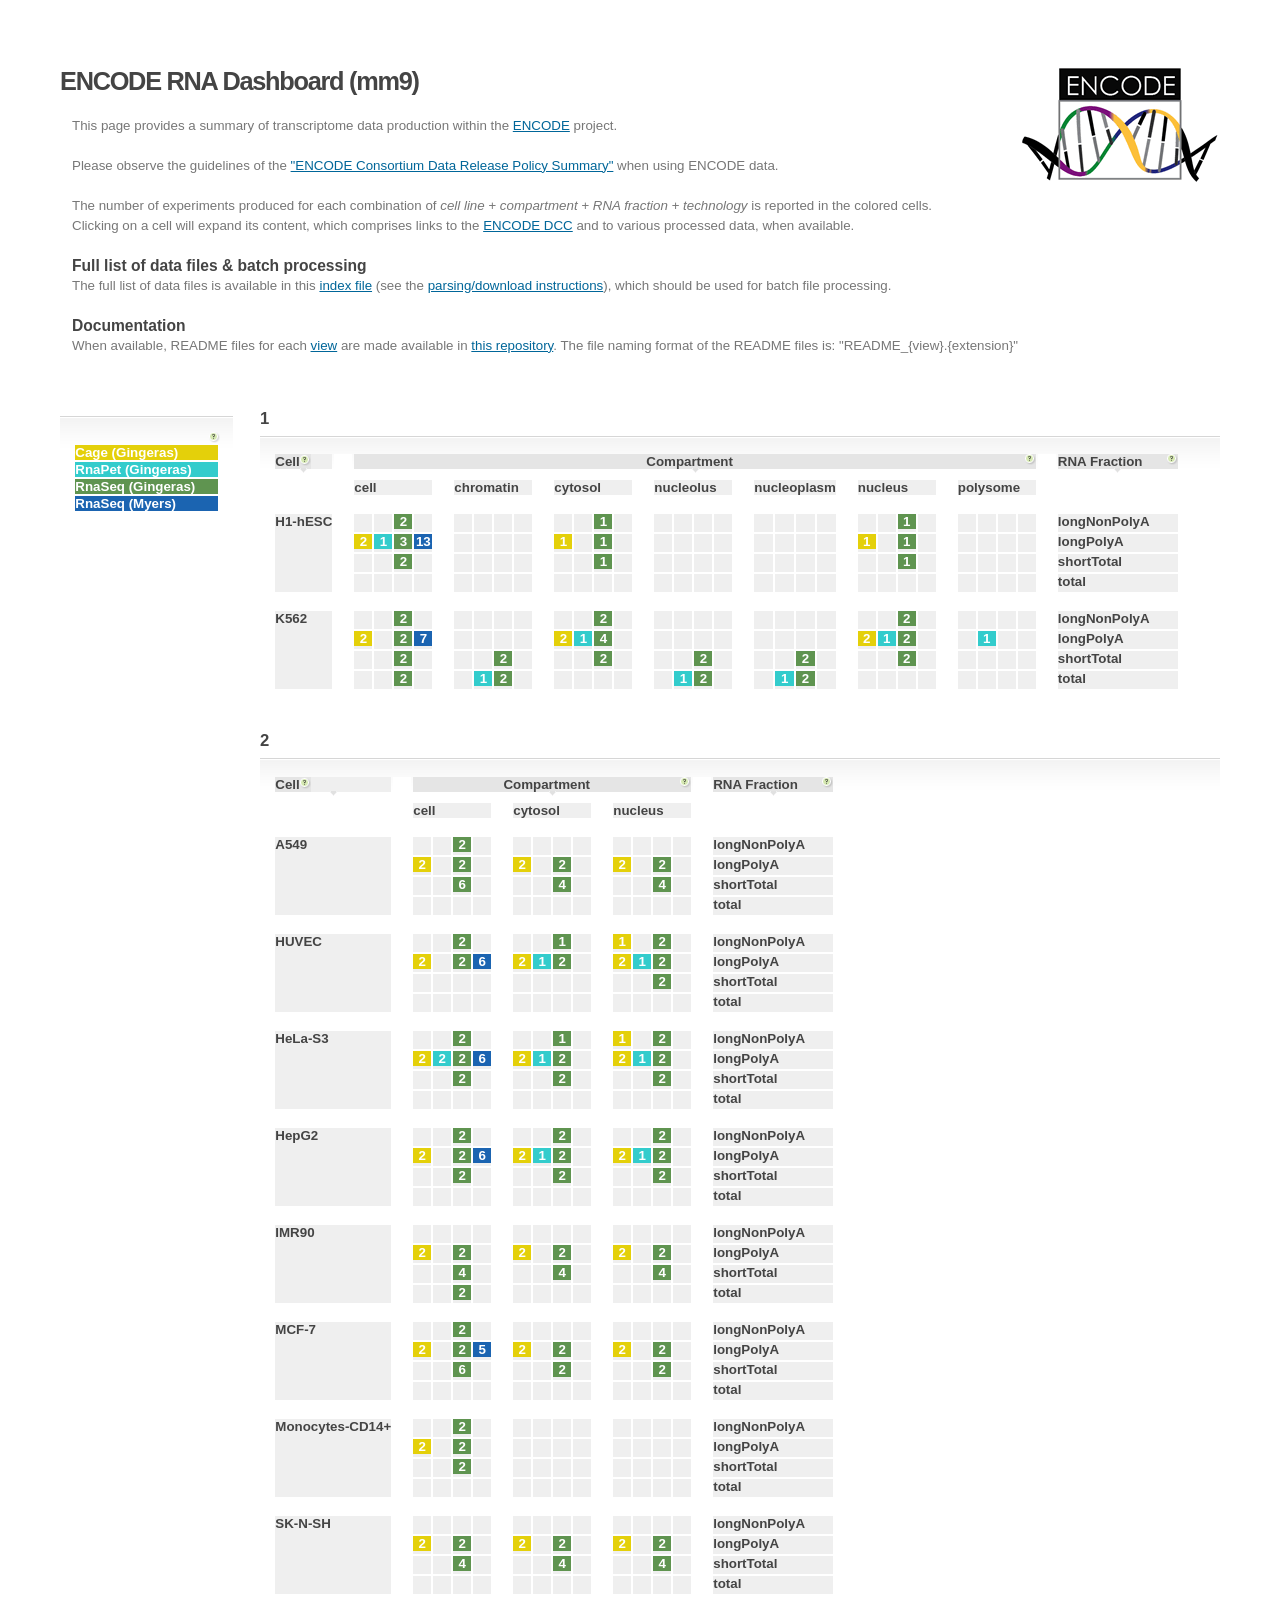
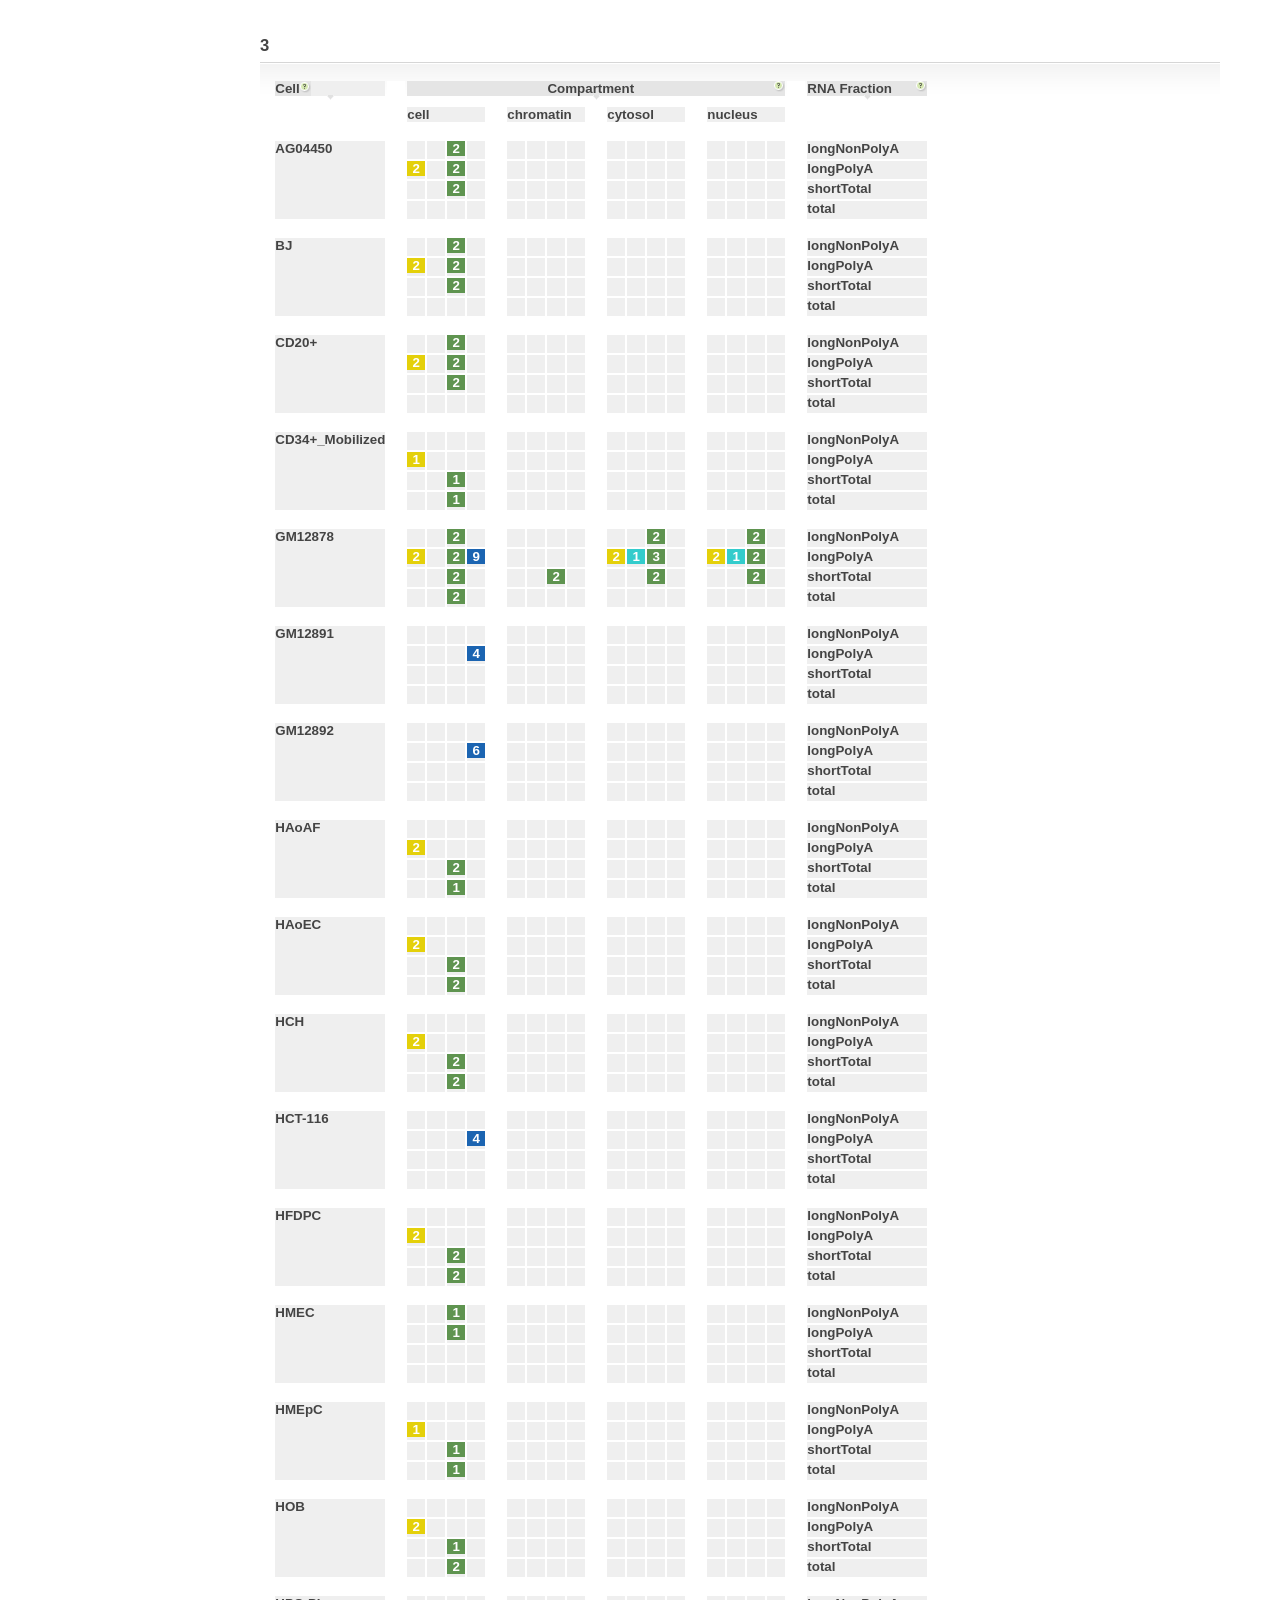
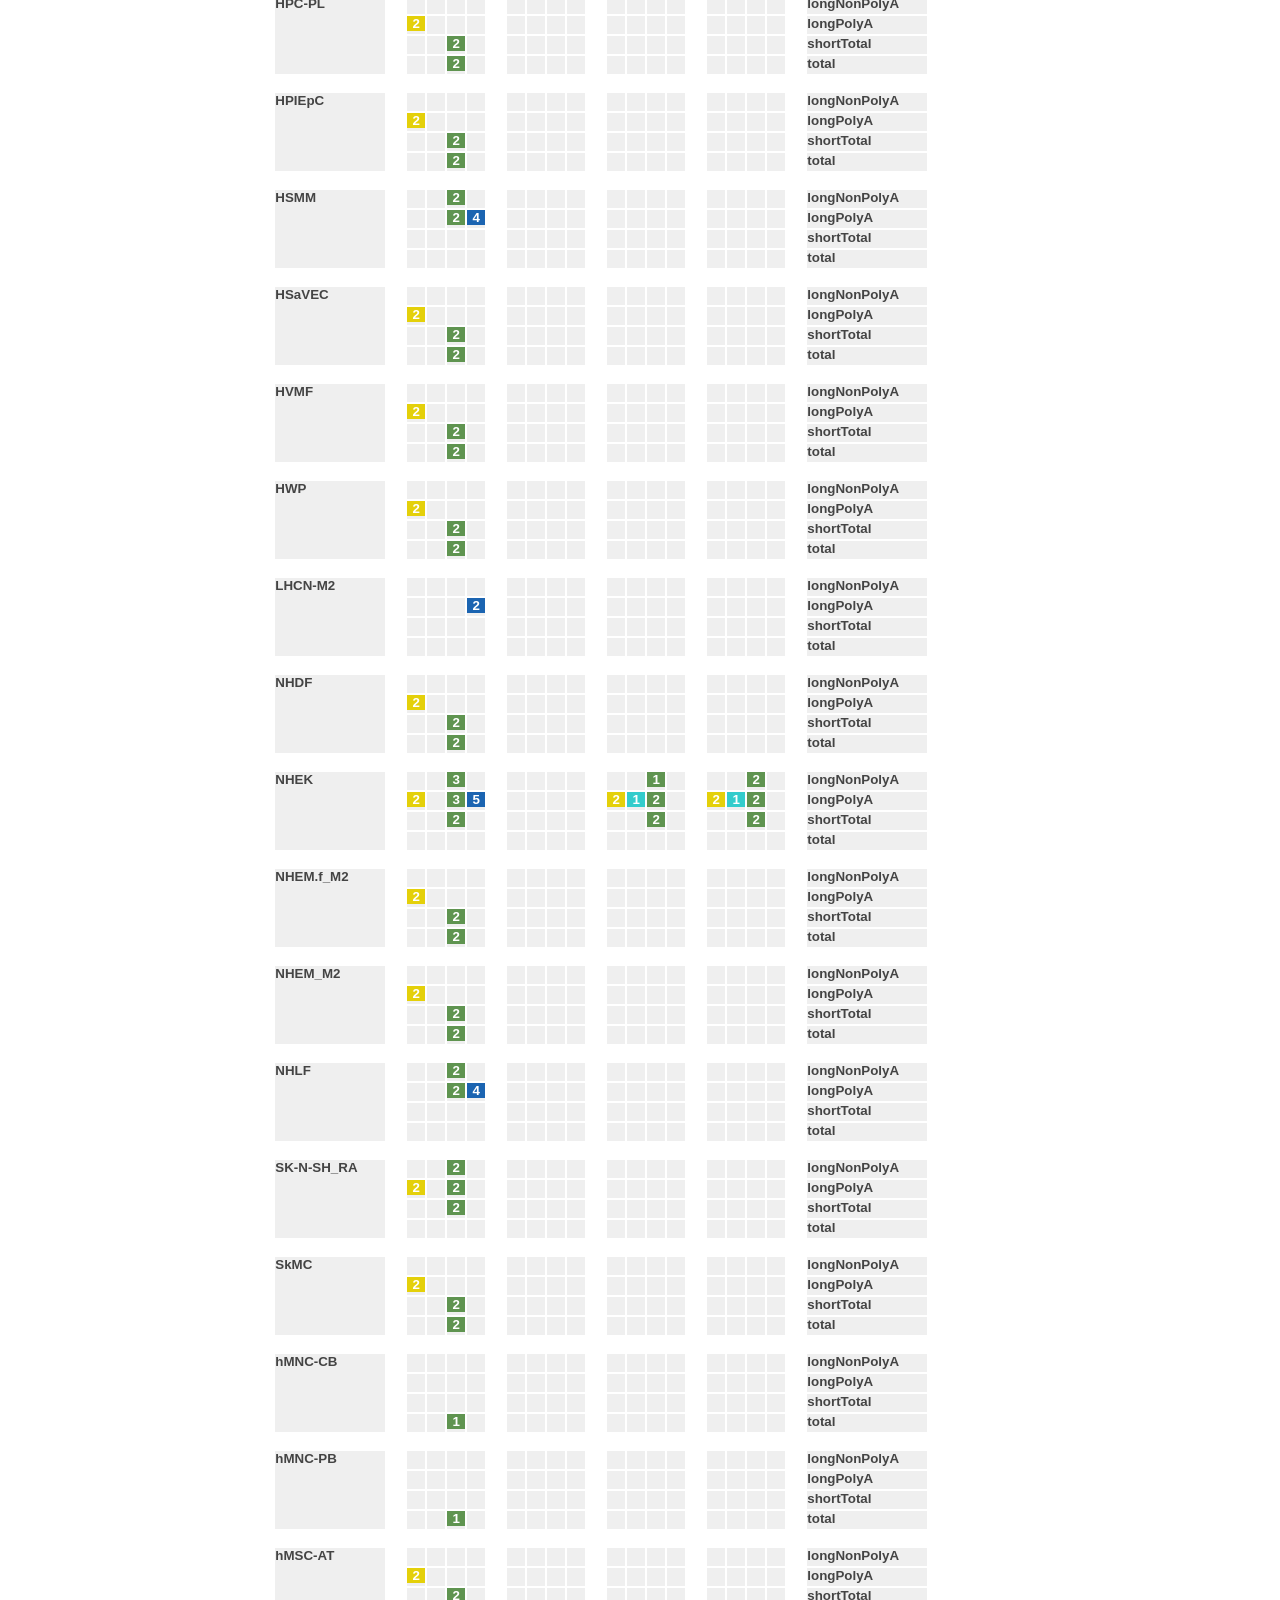
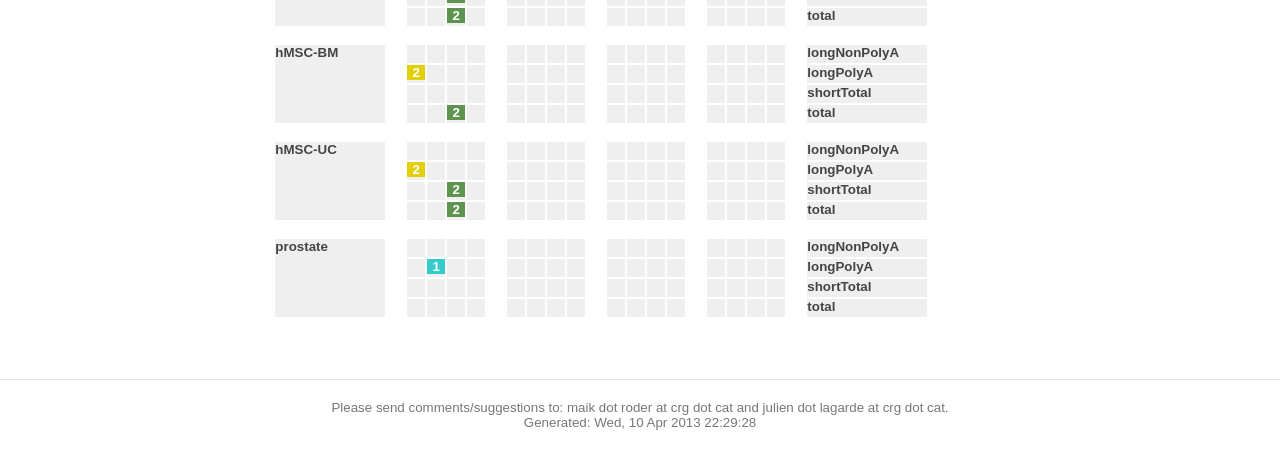
